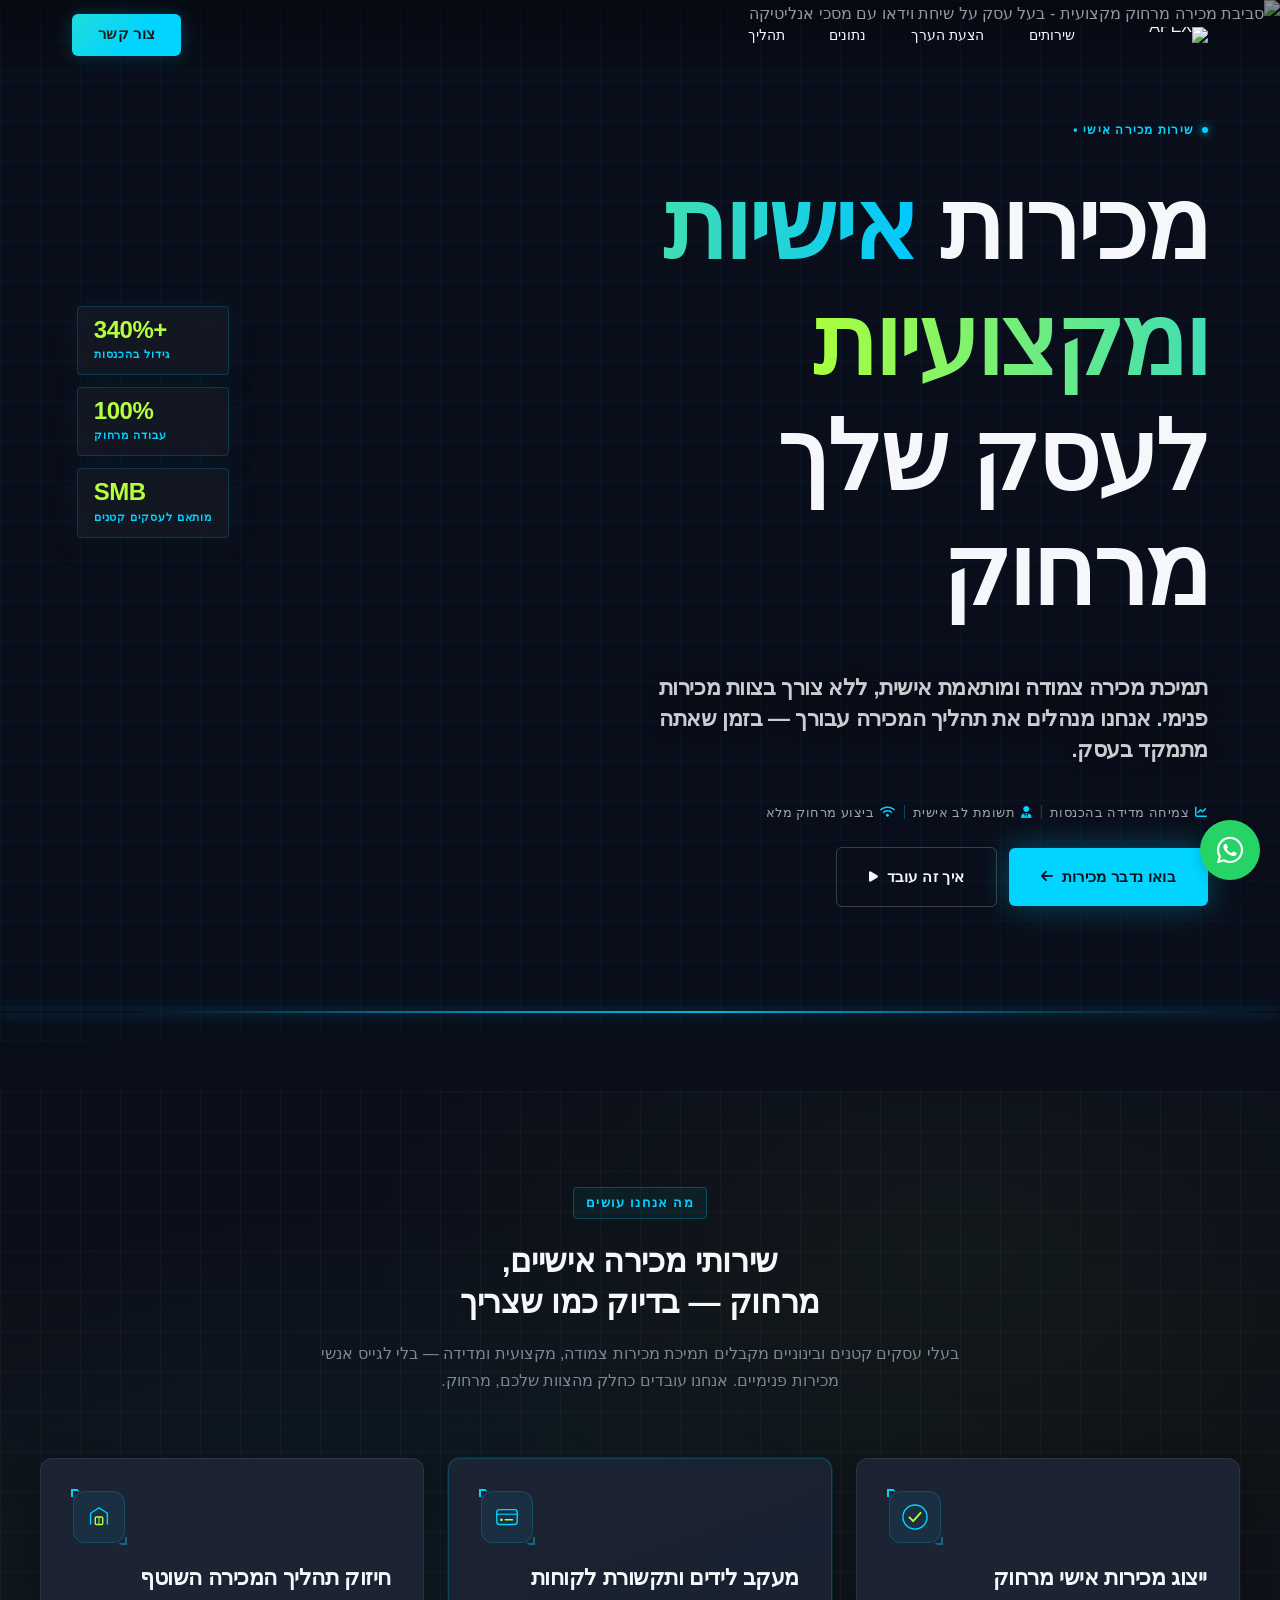
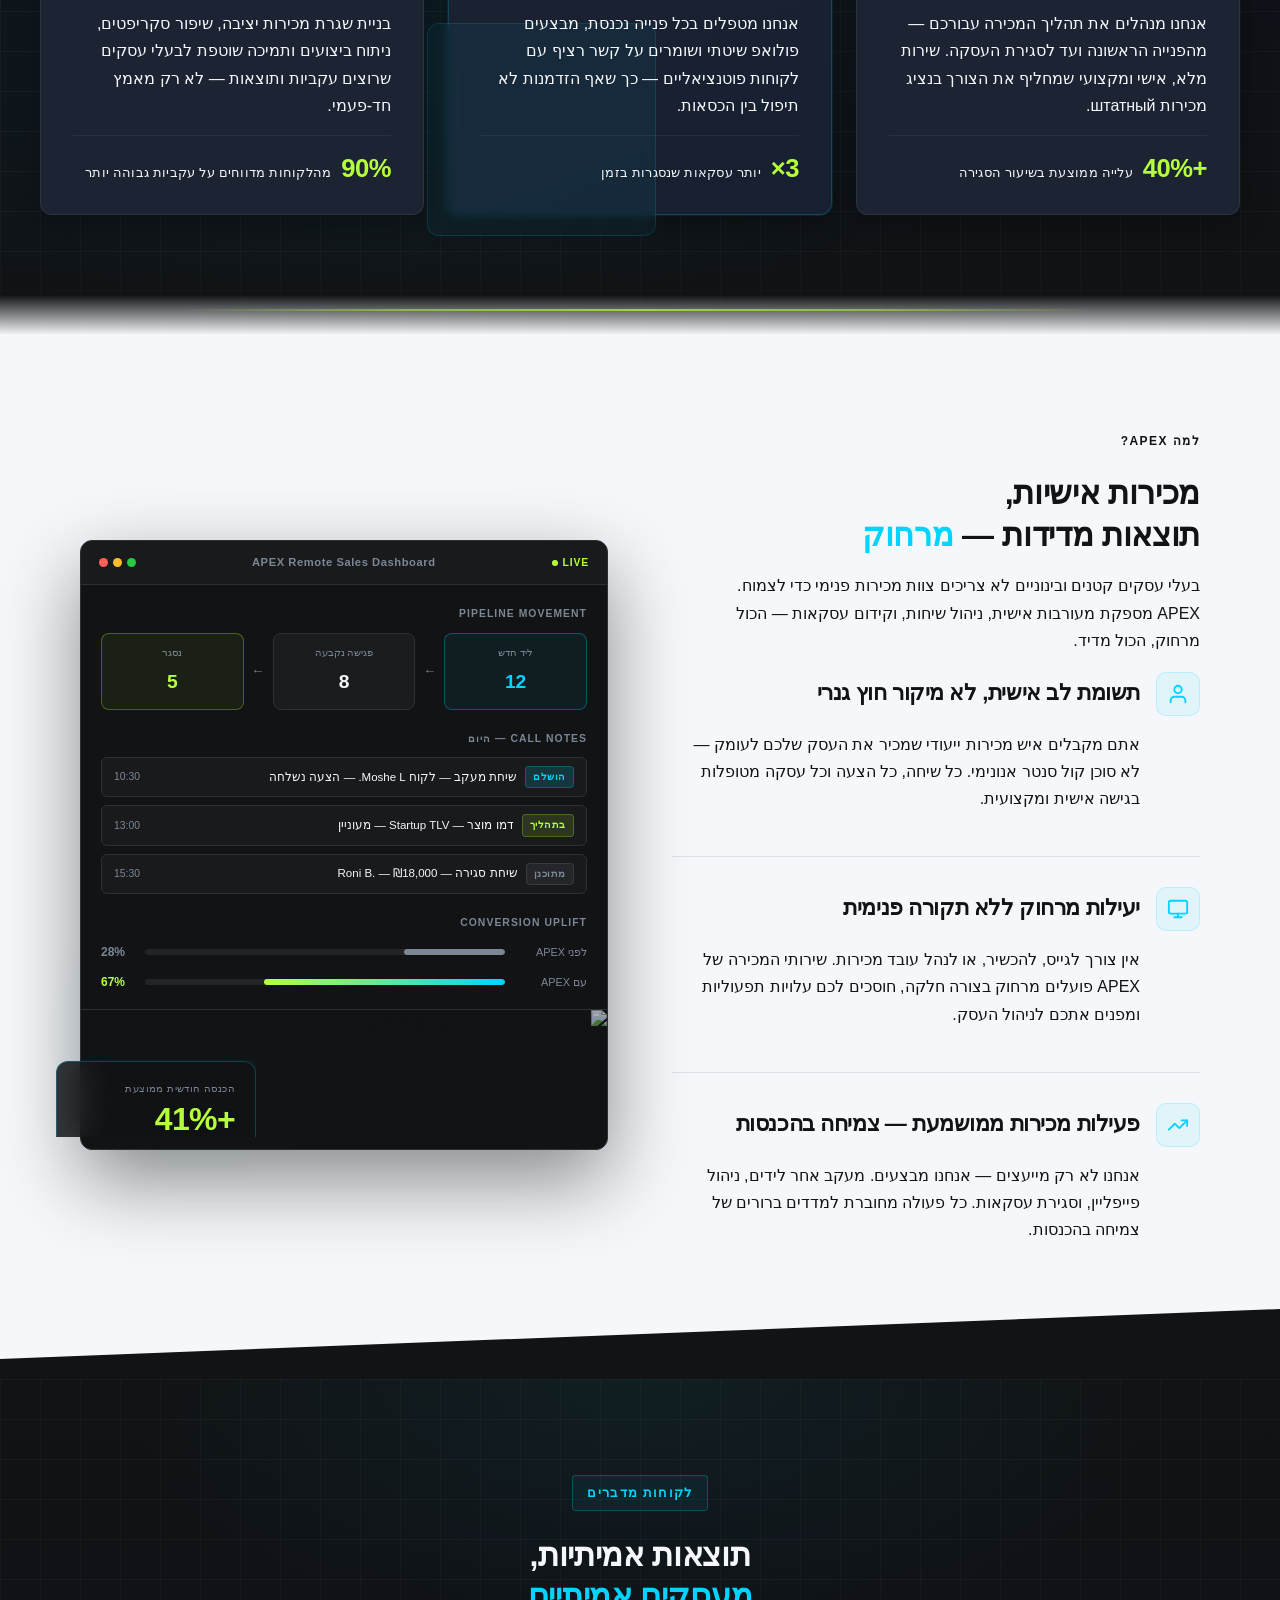
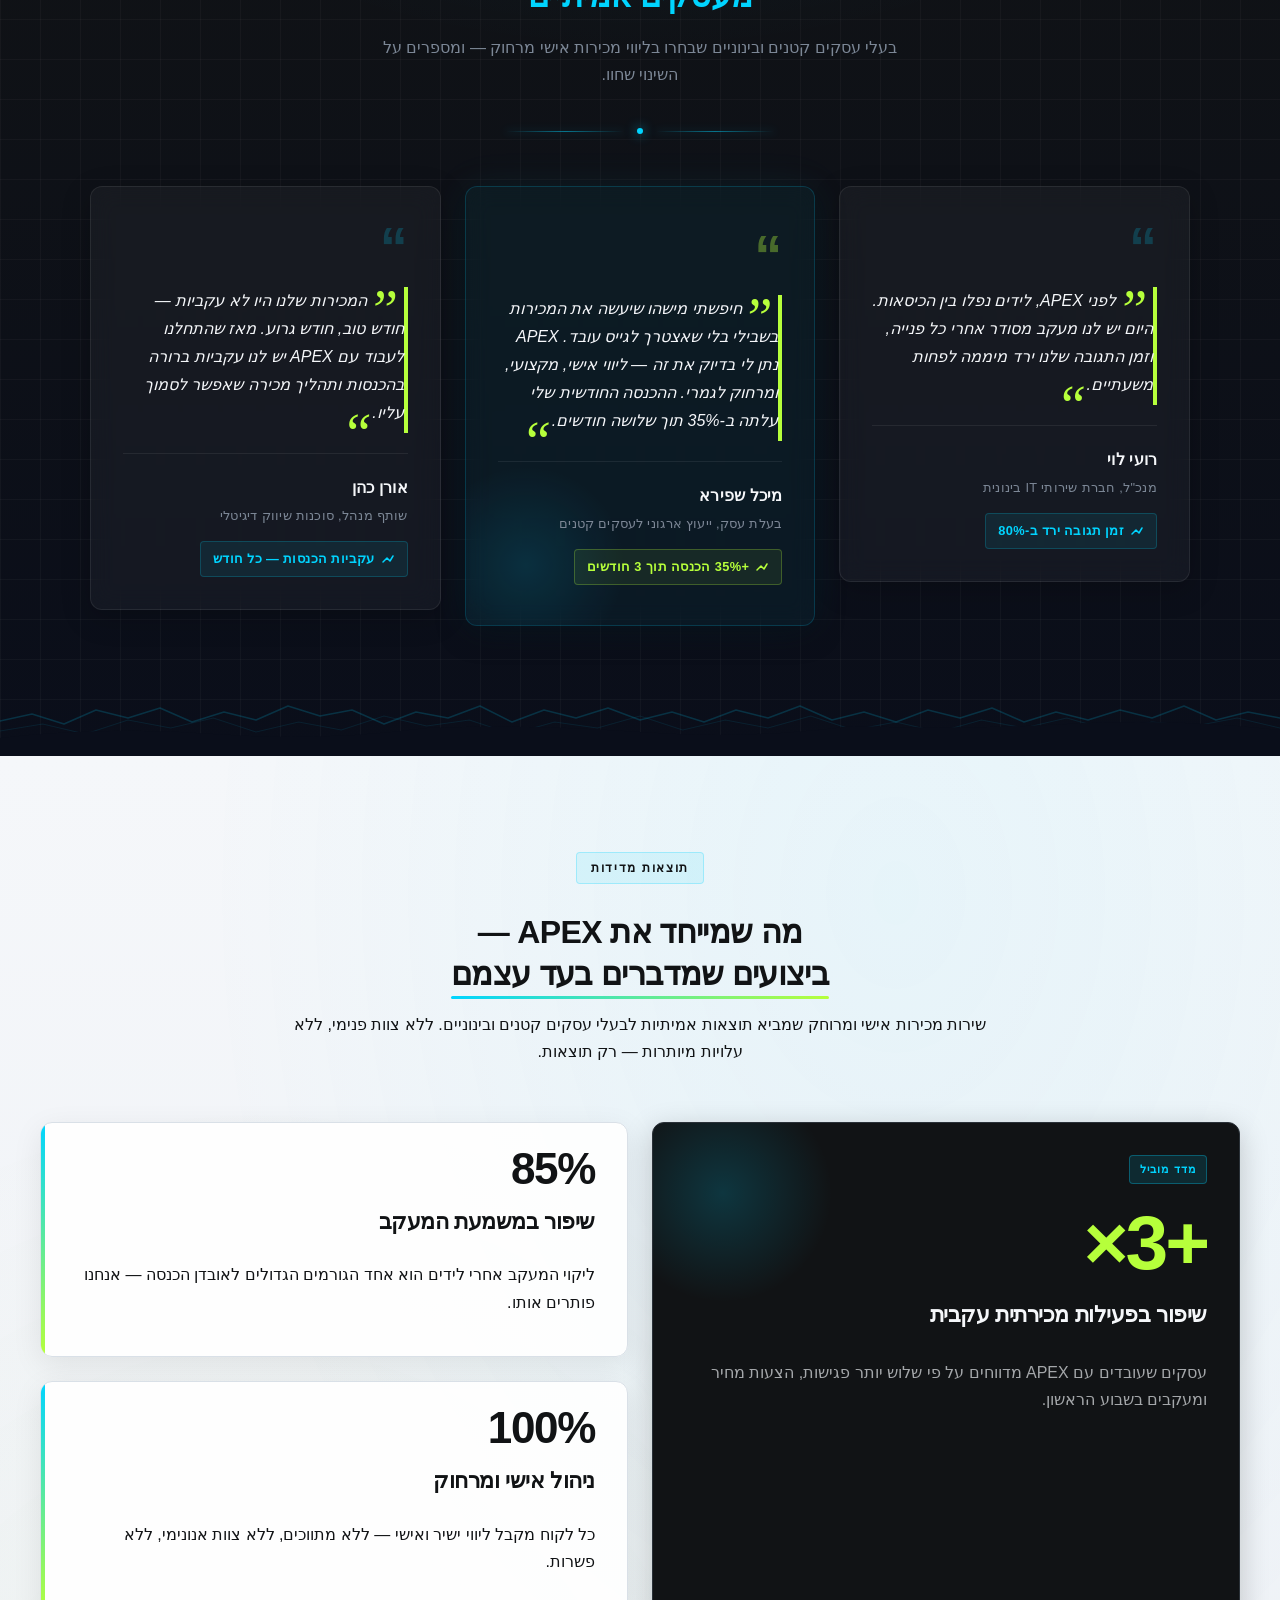
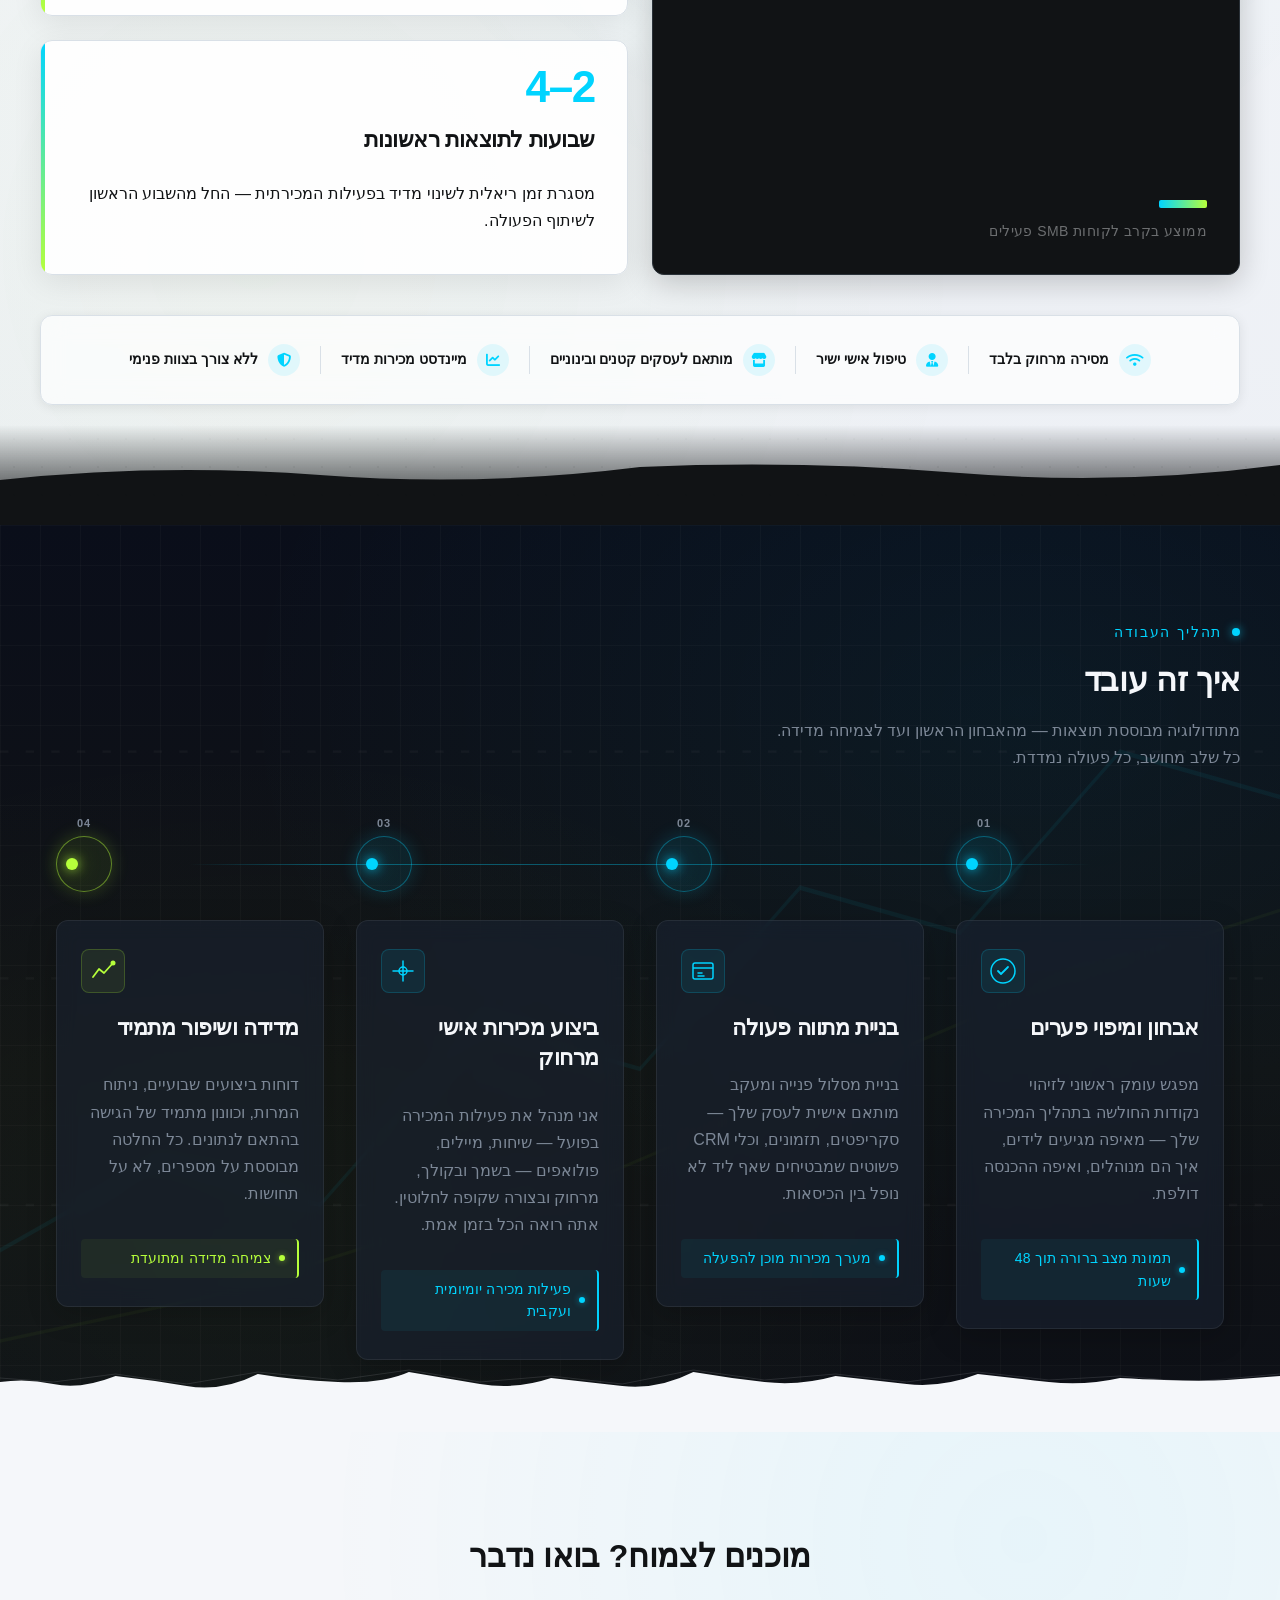
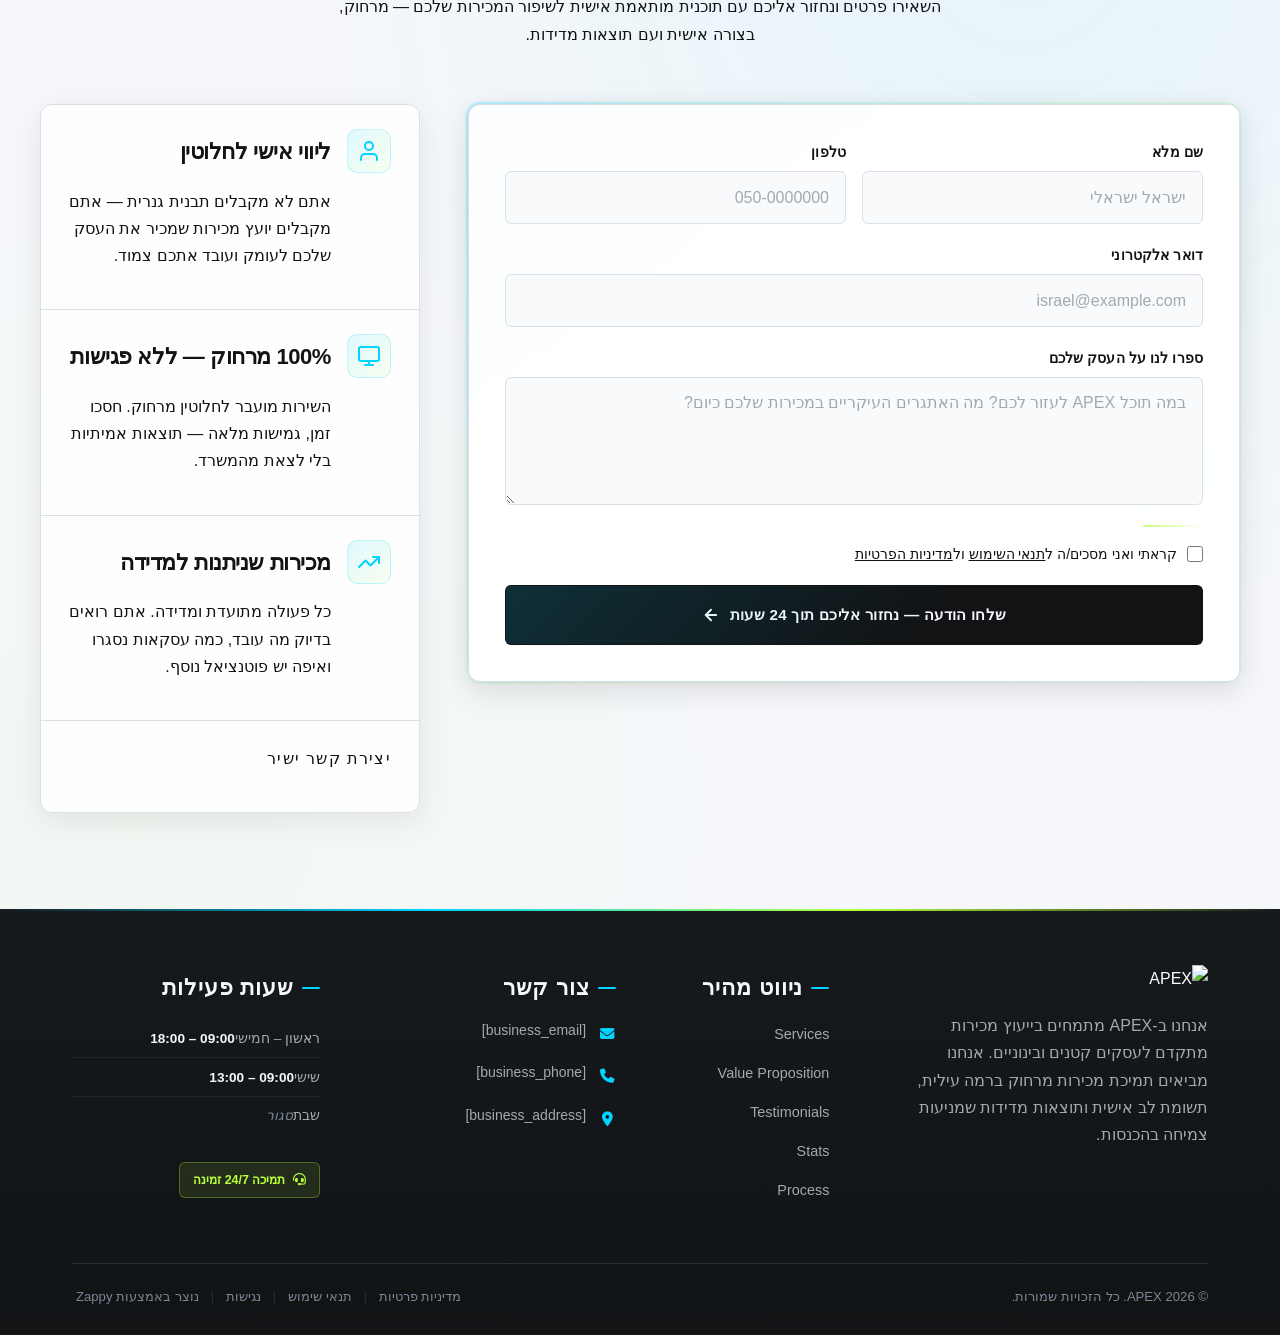
==== public/index.html @ d2975371 "Incremental sync: 1 page(s) — update_text" ====
<!doctype html><html dir="rtl" lang="he"><head><meta charset="UTF-8"><meta content="width=device-width,initial-scale=1" name="viewport"><meta content="index, follow" name="robots"><title>asynchronous apex in salesforce — APEX</title><meta content="A remote personal sales service tailored for small and medium-sized business owners. The business focuses on providing hands-on, personalized sales support deli" name="description"><meta content="asynchronous apex in salesforce, batch apex in salesforce, sales consulting firms, sales consulting services" name="keywords"><link href="/assets/favicon.ico" rel="icon" type="image/x-icon"><link href="/assets/favicon-16x16.png" rel="icon" type="image/png" sizes="16x16"><link href="/assets/favicon-32x32.png" rel="icon" type="image/png" sizes="32x32"><link href="/assets/favicon-48x48.png" rel="icon" type="image/png" sizes="48x48"><link href="/assets/favicon-192x192.png" rel="icon" type="image/png" sizes="192x192"><link href="/assets/favicon-512x512.png" rel="icon" type="image/png" sizes="512x512"><link href="/assets/apple-touch-icon.png" rel="apple-touch-icon"><script>!function(){"use strict";var t="3f80b74a-181e-48f9-b37d-7d8735e72a82",e="https://api.zappy5.com/api/analytics/track",a=18e5,n=2592e6,o=!0,i=!0,r=!0;var s=function(){var e="zappy_visitor_"+t,a=null;try{if(a=localStorage.getItem(e)){var o=JSON.parse(a),i=Date.now();if(i-o.created<n)return o.lastSeen=i,localStorage.setItem(e,JSON.stringify(o)),o.id}}catch(t){console.warn("Zappy Analytics: LocalStorage not available")}var r="zv_"+Date.now()+"_"+Math.random().toString(36).substr(2,9);try{localStorage.setItem(e,JSON.stringify({id:r,created:Date.now(),lastSeen:Date.now()}))}catch(t){}return r}(),c=function(){var e="zappy_session_"+t,n=null;try{if(n=sessionStorage.getItem(e)){var o=JSON.parse(n),i=Date.now();if(i-o.timestamp<a)return o.timestamp=i,sessionStorage.setItem(e,JSON.stringify(o)),o.id}}catch(t){console.warn("Zappy Analytics: SessionStorage not available")}var r="zs_"+Date.now()+"_"+Math.random().toString(36).substr(2,9);try{sessionStorage.setItem(e,JSON.stringify({id:r,timestamp:Date.now()}))}catch(t){}return r}();function l(a,n){n=n||{};var o={website_id:t,event_type:a,page_path:window.location.pathname,referrer:document.referrer||"direct",visitor_id:s,session_id:c,metadata:n};if(navigator.sendBeacon){var i=new Blob([JSON.stringify(o)],{type:"application/json"});navigator.sendBeacon(e,i)}else fetch(e,{method:"POST",headers:{"Content-Type":"application/json"},body:JSON.stringify(o),keepalive:!0}).catch(function(t){console.warn("Zappy Analytics: Failed to track event",t)})}o&&l("pageview",{title:document.title,url:window.location.href}),i&&document.addEventListener("click",function(t){var e=t.target;if("BUTTON"===e.tagName||e.closest("button")){var a="BUTTON"===e.tagName?e:e.closest("button");l("click",{element:"button",text:a.textContent.trim().substring(0,100),id:a.id||null,class:a.className||null})}else if("A"===e.tagName||e.closest("a")){var n="A"===e.tagName?e:e.closest("a");l("navigation",{element:"link",text:n.textContent.trim().substring(0,100),href:n.href,external:n.hostname!==window.location.hostname})}},!0),r&&document.addEventListener("submit",function(t){var e=t.target;l("form_submit",{form_id:e.id||null,form_name:e.name||null,form_action:e.action||null,form_method:e.method||"GET"})},!0);var d=Date.now();window.addEventListener("beforeunload",function(){l("page_unload",{time_on_page:Math.floor((Date.now()-d)/1e3),page_path:window.location.pathname})}),window.zappyAnalytics={track:l,getVisitorId:function(){return s},getSessionId:function(){return c}}}()</script><meta content="asynchronous apex in salesforce — APEX" property="og:title"><meta content="A remote personal sales service tailored for small and medium-sized business owners. The business focuses on providing hands-on, personalized sales support deli" property="og:description"><meta content="summary_large_image" name="twitter:card"><meta content="asynchronous apex in salesforce — APEX" name="twitter:title"><meta content="A remote personal sales service tailored for small and medium-sized business owners. The business focuses on providing hands-on, personalized sales support deli" name="twitter:description"><meta content="website" property="og:type"><meta content="he_IL" property="og:locale"><link href="https://cdnjs.cloudflare.com/ajax/libs/font-awesome/6.4.0/css/all.min.css" rel="stylesheet"><style>.skip-link{position:absolute;top:0;left:0;transform:translateY(-200%);padding:12px 18px;background:var(--bg-dark,#1a1a1a);color:var(--text-light,#fff);font-weight:600;border-radius:0 0 8px 0;z-index:10000}.skip-link:focus{transform:none;outline:2px solid var(--ring,#fff);outline-offset:2px}:focus-visible{outline:2px solid var(--ring,currentColor);outline-offset:3px}</style><link href="/assets/favicon.ico" rel="icon" type="image/x-icon"><link href="/assets/favicon-16x16.png" rel="icon" type="image/png" sizes="16x16"><link href="/assets/favicon-32x32.png" rel="icon" type="image/png" sizes="32x32"><link href="/assets/favicon-48x48.png" rel="icon" type="image/png" sizes="48x48"><link href="/assets/favicon-192x192.png" rel="icon" type="image/png" sizes="192x192"><link href="/assets/favicon-512x512.png" rel="icon" type="image/png" sizes="512x512"><link href="/assets/apple-touch-icon.png" rel="apple-touch-icon"><link href="https://cdn.jsdelivr.net/npm/vanilla-cookieconsent@3/dist/cookieconsent.css" rel="stylesheet"><script src="https://cdn.jsdelivr.net/npm/vanilla-cookieconsent@3/dist/cookieconsent.umd.js"></script><script src="https://cdn.jsdelivr.net/gh/mickidum/acc_toolbar/acctoolbar/acctoolbar.min.js"></script><link href="/styles.css" rel="stylesheet"><style id="zappy-dropdown-submenu-styles">#navMenu li:has(.sub-menu),.nav-menu li:has(.sub-menu),.navbar li:has(.sub-menu),nav li:has(.sub-menu){position:relative}#navMenu .sub-menu,.nav-menu .sub-menu,.navbar .sub-menu,nav .sub-menu{display:block!important;position:absolute!important;top:100%;left:0;min-width:220px;background:#fff;border-radius:8px;box-shadow:0 8px 25px rgba(0,0,0,.15);padding:8px 0;opacity:0;visibility:hidden;transform:translateY(10px);transition:all .3s ease;z-index:1000;list-style:none;pointer-events:none}#navMenu li:hover>.sub-menu,.nav-menu li:hover>.sub-menu,.navbar li:hover>.sub-menu,nav li:hover>.sub-menu{opacity:1!important;visibility:visible!important;transform:translateY(0)!important;pointer-events:auto!important}.sub-menu li{list-style:none;margin:0;padding:0}.sub-menu a{display:block!important;padding:10px 16px!important;color:var(--text-dark,#333)!important;font-weight:500;text-decoration:none;white-space:nowrap;transition:background-color .2s}.sub-menu .zappy-nav-child>a{padding-left:28px!important;font-size:.9em!important;opacity:.85!important}[dir=rtl] .sub-menu .zappy-nav-child>a,html[lang=ar] .sub-menu .zappy-nav-child>a,html[lang=he] .sub-menu .zappy-nav-child>a{padding-left:10px!important;padding-right:28px!important}.sub-menu .zappy-nav-parent>a{font-weight:600!important}.sub-menu a:hover{background-color:#f5f5f5}[dir=rtl] .nav-menu .sub-menu,[dir=rtl] .navbar .sub-menu,[dir=rtl] nav .sub-menu,html[lang=ar] .nav-menu .sub-menu,html[lang=ar] .navbar .sub-menu,html[lang=ar] nav .sub-menu,html[lang=he] .nav-menu .sub-menu,html[lang=he] .navbar .sub-menu,html[lang=he] nav .sub-menu{left:auto!important;right:0!important}.sub-menu:empty,.sub-menu:not(:has(li)):not(:has(> a)),.sub-menu:not(:has(li:not(.zappy-hidden-menu-item))):not(:has(> a)){display:none!important;opacity:0!important;visibility:hidden!important;pointer-events:none!important}li:has(.menu-group-title):hover>.sub-menu{opacity:1!important;visibility:visible!important;transform:translateY(0)!important;pointer-events:auto!important}#navMenu>li>.menu-group-title,.nav-menu>li>.menu-group-title{display:inline-block;padding:.5rem 1rem;cursor:default;user-select:none}@media (max-width:768px){#navMenu .sub-menu,.nav-menu .sub-menu,.navbar .sub-menu,nav .sub-menu{position:static!important;transform:none!important;box-shadow:none!important;background:0 0!important;max-height:0;overflow:hidden;opacity:0;visibility:hidden;transition:max-height .3s ease,opacity .3s ease;padding:0!important;border-radius:0!important}#navMenu .sub-menu.mobile-expanded,.nav-menu .sub-menu.mobile-expanded,.navbar .sub-menu.mobile-expanded{max-height:none!important;overflow-y:visible!important;opacity:1!important;visibility:visible!important;padding:8px 0 8px 16px!important}[dir=rtl] .sub-menu.mobile-expanded,html[lang=he] .sub-menu.mobile-expanded{padding:8px 16px 8px 0!important}#navMenu li:hover>.sub-menu,.nav-menu li:hover>.sub-menu,.navbar li:hover>.sub-menu,nav li:hover>.sub-menu{opacity:0;visibility:hidden;pointer-events:none}#navMenu li>.sub-menu.mobile-expanded,.nav-menu li>.sub-menu.mobile-expanded,.navbar li>.sub-menu.mobile-expanded,nav li>.sub-menu.mobile-expanded{opacity:1!important;visibility:visible!important;pointer-events:auto!important}#navMenu li:has(.sub-menu),.nav-menu li:has(.sub-menu),.navbar li:has(.sub-menu),nav li:has(.sub-menu){display:flex!important;flex-wrap:wrap!important;align-items:center!important;position:relative!important;min-height:44px!important}#navMenu li:has(.sub-menu)>a,.nav-menu li:has(.sub-menu)>a,.navbar li:has(.sub-menu)>a,nav li:has(.sub-menu)>a{flex:1!important;min-width:0!important}#navMenu li:has(.sub-menu)>.menu-group-title,.nav-menu li:has(.sub-menu)>.menu-group-title,.navbar li:has(.sub-menu)>.menu-group-title,nav li:has(.sub-menu)>.menu-group-title{flex:1!important;min-width:0!important;padding:0!important;line-height:inherit!important}#navMenu li:has(.sub-menu)>.sub-menu,.nav-menu li:has(.sub-menu)>.sub-menu,.navbar li:has(.sub-menu)>.sub-menu,nav li:has(.sub-menu)>.sub-menu{flex-basis:100%!important;width:100%!important}#navMenu li:has(.sub-menu)>a [class*=arrow],#navMenu li:has(.sub-menu)>a [class*=chevron],.nav-menu li:has(.sub-menu)>a .fa-angle-down,.nav-menu li:has(.sub-menu)>a .fa-chevron-down,.nav-menu li:has(.sub-menu)>a [class*=arrow],.nav-menu li:has(.sub-menu)>a [class*=chevron],nav li:has(.sub-menu)>a [class*=arrow],nav li:has(.sub-menu)>a [class*=chevron]{display:none!important;visibility:hidden!important}.mobile-submenu-toggle{display:flex!important;align-items:center!important;justify-content:center!important;width:44px!important;height:auto!important;background:0 0!important;border:none!important;cursor:pointer!important;color:var(--text-light)!important;position:static!important;flex-shrink:0!important;align-self:stretch!important;z-index:2!important;padding:0!important;margin:0!important}.mobile-submenu-toggle::after{content:''!important;width:0!important;height:0!important;border-left:6px solid transparent!important;border-right:6px solid transparent!important;border-top:7px solid currentColor!important;transition:transform .3s ease!important}.mobile-submenu-toggle.expanded::after{transform:rotate(180deg)!important}.sub-menu a{padding:10px 0!important;display:block!important;color:var(--text-light)!important;white-space:normal!important}.sub-menu .zappy-nav-child>a{padding-left:28px!important;font-size:.9em!important;opacity:.85!important}[dir=rtl] .sub-menu .zappy-nav-child>a,html[lang=ar] .sub-menu .zappy-nav-child>a,html[lang=he] .sub-menu .zappy-nav-child>a{padding-left:0!important;padding-right:28px!important}.sub-menu .zappy-nav-parent>a{font-weight:600!important}#navMenu.active,.nav-menu.active{max-width:100vw!important;overflow-x:hidden!important;box-sizing:border-box!important}.navbar .sub-menu li a,.zappy-products-dropdown .sub-menu a,nav.navbar .sub-menu li a{color:var(--text-light)!important}}@media (min-width:769px){.mobile-submenu-toggle{display:none!important}}</style><style id="zappy-widget-visibility">html[dir=rtl] .whatsapp-float{right:20px!important;left:auto!important}html:not([dir]) .whatsapp-float,html[dir=ltr] .whatsapp-float{left:20px!important;right:auto!important}html[dir=rtl] #mic-access-tool-general-button,html[dir=rtl] #mic-init-access-tool #mic-access-tool-general-button,html[dir=rtl] #mic-init-access-tool .mic-access-tool-general-button,html[dir=rtl] ._access-icon,html[dir=rtl] .mic-access-tool-general-button{left:20px!important;right:auto!important}html:not([dir]) #mic-access-tool-general-button,html:not([dir]) #mic-init-access-tool #mic-access-tool-general-button,html:not([dir]) #mic-init-access-tool .mic-access-tool-general-button,html:not([dir]) ._access-icon,html:not([dir]) .mic-access-tool-general-button,html[dir=ltr] #mic-access-tool-general-button,html[dir=ltr] #mic-init-access-tool #mic-access-tool-general-button,html[dir=ltr] #mic-init-access-tool .mic-access-tool-general-button,html[dir=ltr] ._access-icon,html[dir=ltr] .mic-access-tool-general-button{right:20px!important;left:auto!important}@media (max-width:768px){.whatsapp-float{display:flex!important}}@media (min-width:769px){.whatsapp-float{display:flex!important}}@media (max-width:768px){#mic-access-tool-general-button,#mic-init-access-tool #mic-access-tool-general-button,#mic-init-access-tool .mic-access-tool-general-button,._access-icon,.mic-access-tool-general-button{display:flex!important;visibility:visible!important;opacity:1!important;pointer-events:auto!important}#mic-access-tool-box.opened-mic-access-tool,#mic-init-access-tool #mic-access-tool-box.opened-mic-access-tool,.mic-access-tool-box.opened-mic-access-tool{visibility:visible!important;opacity:1!important;pointer-events:auto!important}}@media (min-width:769px){#mic-access-tool-general-button,#mic-init-access-tool #mic-access-tool-general-button,#mic-init-access-tool .mic-access-tool-general-button,._access-icon,.mic-access-tool-general-button{display:flex!important;visibility:visible!important;opacity:1!important;pointer-events:auto!important}#mic-access-tool-box.opened-mic-access-tool,#mic-init-access-tool #mic-access-tool-box.opened-mic-access-tool,.mic-access-tool-box.opened-mic-access-tool{visibility:visible!important;opacity:1!important;pointer-events:auto!important}}</style></head><body><a href="#main" class="skip-link">דלג לתוכן הראשי</a><nav class="navbar" dir="rtl"><button class="mobile-toggle" aria-label="Menu" id="mobileToggle"><svg viewBox="0 0 24 24" fill="none" height="24" width="24" class="hamburger-icon"><path d="M3 12h18M3 6h18M3 18h18" stroke="currentColor" stroke-width="2" stroke-linecap="round"></path></svg> <svg viewBox="0 0 24 24" fill="none" height="24" width="24" class="close-icon" style="display:none"><path d="M18 6L6 18M6 6l12 12" stroke="currentColor" stroke-width="2" stroke-linecap="round"></path></svg></button> <button class="phone-header-btn" aria-label="Call" data-phone="[business_phone]"><svg viewBox="0 0 24 24" fill="currentColor" height="20" width="20"><path d="M22 16.92v3a2 2 0 0 1-2.18 2 19.79 19.79 0 0 1-8.63-3.07 19.5 19.5 0 0 1-6-6 19.79 19.79 0 0 1-3.07-8.67A2 2 0 0 1 4.11 2h3a2 2 0 0 1 2 1.72 12.84 12.84 0 0 0 .7 2.81 2 2 0 0 1-.45 2.11L8.09 9.91a16 16 0 0 0 6 6l1.27-1.27a2 2 0 0 1 2.11-.45 12.84 12.84 0 0 0 2.81.7A2 2 0 0 1 22 16.92z"></path></svg></button><div class="nav-container"><div class="nav-right-group"><div class="nav-brand"><a href="/" class="logo-link"><img alt="APEX" src="/assets/site-----image-1.webp" class="logo"></a></div><ul class="nav-menu" id="navMenu"><li><a href="#services">שירותים</a></li><li><a href="#value-proposition">הצעת הערך</a></li><li><a href="#stats">נתונים</a></li><li><a href="#process">תהליך</a></li></ul></div><div class="nav-cta-container"><a href="#contact" class="nav-cta-btn">צור קשר</a></div></div></nav><script>window.addEventListener("load",function(){const e=document.querySelector(".navbar, nav, header");if(!e)return void console.log("[Navbar] Navbar element not found");let t=document.getElementById("mobileToggle")||document.querySelector(".mobile-toggle")||document.querySelector(".hamburger")||document.querySelector(".hamburger-menu")||document.querySelector(".menu-toggle")||document.querySelector(".burger-menu")||document.querySelector('[aria-label="Menu"]')||document.querySelector('[aria-label="תפריט"]');const n=document.querySelector(".phone-header-btn"),o=window.getComputedStyle(e);let r=o.backgroundColor;if(console.log("[Navbar] Initial navbar background:",r),"transparent"===r||"rgba(0, 0, 0, 0)"===r||r.startsWith("rgba")&&r.includes(", 0)")){const e=o.backgroundImage;if(e&&"none"!==e)console.log("[Navbar] Navbar has background image/gradient, using dark text"),r="rgb(240, 240, 240)";else{const e=window.getComputedStyle(document.body).backgroundColor;console.log("[Navbar] Navbar transparent, using body background:",e),r=e}}const a=r.match(/\d+/g);if(a&&a.length>=3){const e=(.299*parseInt(a[0])+.587*parseInt(a[1])+.114*parseInt(a[2]))/255;console.log("[Navbar] Mobile button colors preserved from Claude CSS (luminance:",e.toFixed(2)+")");const o=document.createElement("style");o.id="zappy-mobile-nav-fix";document.documentElement.lang;document.documentElement.dir,o.textContent='\n        /* Hide mobile buttons on desktop, show only on mobile */\n        @media (min-width: 769px) {\n          .mobile-toggle,\n          .phone-header-btn {\n            display: none !important;\n          }\n        }\n        \n        /* Show and position mobile buttons correctly on mobile */\n        @media (max-width: 768px) {\n          .navbar,\n          nav.navbar {\n            min-height: 70px !important;\n          }\n\n          .mobile-toggle,\n          .phone-header-btn {\n            position: absolute !important;\n            top: 0 !important;\n            bottom: 0 !important;\n            margin-top: auto !important;\n            margin-bottom: auto !important;\n            transform: none !important;\n            z-index: 1001 !important;\n            display: flex !important;\n            align-items: center !important;\n            justify-content: center !important;\n            width: 36px !important;\n            height: 36px !important;\n            border-radius: 50% !important;\n            border: none !important;\n            cursor: pointer !important;\n            padding: 6px !important;\n            background: none !important;\n            color: var(--nav-text, var(--text-light)) !important;\n            touch-action: manipulation !important;\n            -webkit-tap-highlight-color: transparent !important;\n          }\n\n          html[data-zappy-site-type="ecommerce"] .phone-header-btn,\n          body[data-zappy-site-type="ecommerce"] .phone-header-btn,\n          html[data-zappy-site-type="ecommerce"] header .phone-header-btn,\n          html[data-zappy-site-type="ecommerce"] nav .phone-header-btn {\n            display: none !important;\n            visibility: hidden !important;\n            width: 0 !important;\n            height: 0 !important;\n            min-width: 0 !important;\n            overflow: hidden !important;\n          }\n          \n          /* LTR positioning (default): hamburger LEFT, phone RIGHT */\n          html:not([dir="rtl"]):not([lang="he"]):not([lang="ar"]) .mobile-toggle,\n          html[dir="ltr"] .mobile-toggle {\n            left: 12px !important;\n            right: auto !important;\n          }\n          html:not([dir="rtl"]):not([lang="he"]):not([lang="ar"]) .phone-header-btn,\n          html[dir="ltr"] .phone-header-btn {\n            right: 12px !important;\n            left: auto !important;\n          }\n          \n          /* RTL positioning: hamburger RIGHT, phone LEFT */\n          html[dir="rtl"] .mobile-toggle,\n          html[lang="he"] .mobile-toggle,\n          html[lang="ar"] .mobile-toggle {\n            right: 12px !important;\n            left: auto !important;\n          }\n          html[dir="rtl"] .phone-header-btn,\n          html[lang="he"] .phone-header-btn,\n          html[lang="ar"] .phone-header-btn {\n            left: 12px !important;\n            right: auto !important;\n          }\n          \n          /* CRITICAL: Ensure nav-container has min-height on mobile */\n          /* All children are positioned absolutely/fixed on mobile, so height:auto collapses to 0 */\n          .nav-container {\n            min-height: 70px !important;\n            position: relative !important;\n          }\n          \n          /* Ensure SVG icons are properly sized and inherit color */\n          .mobile-toggle svg,\n          .phone-header-btn svg {\n            width: 24px !important;\n            height: 24px !important;\n            /* Don\'t force display - let JavaScript control hamburger/close toggle */\n          }\n          \n          /* Reset nav-cta-container on mobile - remove desktop box-shadow/padding */\n          /* that creates a visible ghost box when CTA button is hidden */\n          .nav-cta-container {\n            box-shadow: none !important;\n            padding: 0 !important;\n          }\n          \n          /* Hide nav-cta-container entirely on mobile when there\'s no lang-switcher */\n          /* (only the CTA button is inside, and it\'s hidden on mobile) */\n          .nav-cta-container:not(:has(.lang-switcher)) {\n            display: none !important;\n          }\n          \n          /* CRITICAL: Prevent hero image fade gradient from bleeding over headline text */\n          /* The .image-fade-gradient has bottom: -30px (extends below parent) */\n          /* On mobile stacked layout, this overlaps the h1 text below the image */\n          .hero-image-column {\n            overflow: hidden !important;\n          }\n          .image-fade-gradient {\n            bottom: 0 !important;\n          }\n          \n          /* Hide desktop language switcher on mobile - hamburger menu handles it */\n          /* High specificity to override stored CSS */\n          .lang-switcher,\n          .nav-cta-container .lang-switcher,\n          .nav-container .lang-switcher,\n          .navbar .lang-switcher,\n          .navbar .nav-cta-container .lang-switcher {\n            display: none !important;\n          }\n        }\n      ';const r=document.getElementById("zappy-mobile-nav-fix");r&&r.remove(),document.head.appendChild(o),console.log("[Navbar] Critical CSS injected for mobile nav positioning");const i=window.innerWidth<=768;if(t){const e=t.querySelector(".hamburger-icon"),n=t.querySelector(".close-icon");e&&(e.style.setProperty("width","24px","important"),e.style.setProperty("height","24px","important"),e.style.setProperty("display","block","important")),n&&(n.style.setProperty("width","24px","important"),n.style.setProperty("height","24px","important"),n.style.setProperty("display","none","important")),i?(t.style.setProperty("position","absolute","important"),t.style.setProperty("top","0","important"),t.style.setProperty("bottom","0","important"),t.style.setProperty("margin-top","auto","important"),t.style.setProperty("margin-bottom","auto","important"),t.style.setProperty("transform","none","important"),t.style.setProperty("z-index","1001","important"),t.style.removeProperty("left"),t.style.removeProperty("right"),console.log("[Navbar] Mobile toggle positioning applied (mobile viewport)")):(t.style.removeProperty("position"),t.style.removeProperty("top"),t.style.removeProperty("transform"),t.style.removeProperty("z-index"),t.style.removeProperty("left"),t.style.removeProperty("right"),console.log("[Navbar] Desktop viewport - cleared mobile toggle inline positioning"))}if(n){const e=n.querySelector("svg");e&&(e.style.width="24px",e.style.height="24px",e.setAttribute("width","24"),e.setAttribute("height","24")),i?(n.style.setProperty("position","absolute","important"),n.style.setProperty("top","0","important"),n.style.setProperty("bottom","0","important"),n.style.setProperty("margin-top","auto","important"),n.style.setProperty("margin-bottom","auto","important"),n.style.setProperty("transform","none","important"),n.style.setProperty("z-index","1001","important"),n.style.removeProperty("left"),n.style.removeProperty("right"),console.log("[Navbar] Phone button positioning applied (mobile viewport)")):(n.style.removeProperty("position"),n.style.removeProperty("top"),n.style.removeProperty("transform"),n.style.removeProperty("z-index"),n.style.removeProperty("left"),n.style.removeProperty("right"),console.log("[Navbar] Desktop viewport - cleared phone button inline positioning"))}}else console.log("[Navbar] Could not parse background color:",r);t=document.getElementById("mobileToggle")||document.querySelector(".mobile-toggle")||document.querySelector(".hamburger")||document.querySelector(".hamburger-menu")||document.querySelector(".menu-toggle")||document.querySelector(".burger-menu")||document.querySelector('[aria-label="Menu"]')||document.querySelector('[aria-label="תפריט"]');const i=document.getElementById("navMenu")||document.querySelector(".nav-menu")||document.querySelector(".nav-links")||document.querySelector("nav ul:not(.submenu)");if(!t||!i)return void console.log("[Navbar] Mobile toggle or menu not found:",{toggle:!!t,menu:!!i});i.id||(i.id="navMenu"),console.log("[Navbar] Initializing mobile menu...");const l=t.cloneNode(!0);t.parentNode.replaceChild(l,t);var s=0;function p(e){var t=Date.now();t-s<300||(s=t,function(e){e.preventDefault(),e.stopPropagation();const t=l.querySelector(".hamburger-icon"),n=l.querySelector(".close-icon");i.classList.contains("active")?(i.classList.remove("active"),t&&t.style.setProperty("display","block","important"),n&&n.style.setProperty("display","none","important"),document.body.style.overflow="",console.log("[Navbar] Menu closed")):(i.classList.add("active"),t&&t.style.setProperty("display","none","important"),n&&n.style.setProperty("display","block","important"),document.body.style.overflow="hidden",console.log("[Navbar] Menu opened"))}(e))}l.addEventListener("click",p),l.addEventListener("touchend",p),i.querySelectorAll("a").forEach(function(e){e.addEventListener("click",function(){if("#"===this.getAttribute("href"))return;const e=l.querySelector(".hamburger-icon"),t=l.querySelector(".close-icon");i.classList.remove("active"),e&&e.style.setProperty("display","block","important"),t&&t.style.setProperty("display","none","important"),document.body.style.overflow="",console.log("[Navbar] Menu closed (link clicked)")})});var m=i.querySelectorAll(".dropdown-toggle");m.forEach(function(e){e.addEventListener("click",function(e){e.preventDefault(),e.stopPropagation();var t=this.closest(".nav-dropdown");t&&(t.parentNode.querySelectorAll(".nav-dropdown.open").forEach(function(e){e!==t&&e.classList.remove("open")}),t.classList.toggle("open"),console.log("[Navbar] Dropdown toggled:",t.classList.contains("open")?"open":"closed"))})}),document.addEventListener("click",function(e){e.target.closest(".nav-dropdown")||document.querySelectorAll(".nav-dropdown.open").forEach(function(e){e.classList.remove("open")})}),console.log("[Navbar] Dropdown handlers initialized for "+m.length+" dropdowns"),n&&n.addEventListener("click",function(){const e=document.querySelectorAll('a[href^="tel:"]'),t=e.length>0?e[0].getAttribute("href").replace("tel:",""):"[business_phone]";window.location.href="tel:"+t,console.log("[Navbar] Phone button clicked")}),console.log("[Navbar] Mobile menu initialized successfully")})</script><main id="main"><section class="index-hero-section" data-band-index="0" data-layout-spec="בית-hero" dir="rtl" id="hero" data-hero-type="fullscreen-scrim"><div class="index-hero-bg"><img alt="סביבת מכירה מרחוק מקצועית - בעל עסק על שיחת וידאו עם מסכי אנליטיקה" src="/assets/site-index-hero-image-1.webp" data-context="Cinematic dark remote sales command center: a focused business owner in a modern home office on a video call with multiple analytics dashboards glowing on screens, city night skyline visible through a floor-to-ceiling window in the background, electric cyan and lime data visualizations, subtle light reflections on glass surfaces, high-stakes professional atmosphere, photorealistic brand film still aesthetic, deep dark tones with electric blue and green accent lighting" data-placeholder="index-hero-image-1" height="900" loading="eager" width="1440" data-element-id="img-1779104756044-n0dd8avls" data-element-type="image" data-hero-background="true" data-hero-bg="true" fetchpriority="high"></div><div class="index-hero-scrim" aria-hidden="true"></div><div class="index-hero-grid-pattern" aria-hidden="true"></div><div class="index-hero-kpi-chips" aria-hidden="true"><div class="index-hero-kpi-chip"><span class="index-hero-kpi-value">+340%</span> <span class="index-hero-kpi-label">גידול בהכנסות</span></div><div class="index-hero-kpi-chip"><span class="index-hero-kpi-value">100%</span> <span class="index-hero-kpi-label">עבודה מרחוק</span></div><div class="index-hero-kpi-chip"><span class="index-hero-kpi-value">SMB</span> <span class="index-hero-kpi-label">מותאם לעסקים קטנים</span></div></div><div class="index-hero-container"><div class="index-hero-overlay-group"><div class="index-hero-eyebrow"><span class="index-hero-eyebrow-dot" aria-hidden="true"></span> <span>שירות מכירה אישי •&nbsp;</span></div><h1 class="index-hero-h1">מכירות <span class="index-hero-accent-text" style="color:rgb(17, 19, 21) !important">אישיות ומקצועיות</span><br>לעסק שלך מרחוק</h1><h3 class="index-hero-subtitle">תמיכת מכירה צמודה ומותאמת אישית, ללא צורך בצוות מכירות פנימי. אנחנו מנהלים את תהליך המכירה עבורך — בזמן שאתה מתמקד בעסק.</h3><div class="index-hero-micro-line"><span class="index-hero-micro-item"><i class="fa-solid fa-chart-line" aria-hidden="true" data-element-id="icon-1779104756043-y6j9e9j31" data-element-type="icon" data-icon-type="fontawesome"></i> צמיחה מדידה בהכנסות </span><span class="index-hero-micro-sep" aria-hidden="true"></span> <span class="index-hero-micro-item"><i class="fa-solid fa-user-tie" aria-hidden="true"></i> תשומת לב אישית </span><span class="index-hero-micro-sep" aria-hidden="true"></span> <span class="index-hero-micro-item"><i class="fa-solid fa-wifi" aria-hidden="true" data-element-id="icon-1779104756043-nnqwud1oh" data-element-type="icon" data-icon-type="fontawesome"></i> ביצוע מרחוק מלא</span></div><div class="index-hero-ctas"><a href="#contact" class="index-hero-btn-primary" data-element-id="btn-1779104756040-gp21p8pqh" data-element-type="button" data-native-element="true"><span>בואו נדבר מכירות</span> <i class="fa-solid fa-arrow-left" aria-hidden="true"></i> </a><a href="#how-it-works" class="index-hero-btn-secondary" data-element-id="btn-1779104756040-xrgeirbue" data-element-type="button" data-native-element="true"><span>איך זה עובד</span> <i class="fa-solid fa-play" aria-hidden="true"></i></a></div></div></div><div class="index-hero-divider-wrapper"><div class="index-hero-cyan-line" aria-hidden="true"></div><svg viewBox="0 0 1440 80" aria-hidden="true" xmlns="http://www.w3.org/2000/svg" data-no-icon-edit="true" preserveAspectRatio="none" class="index-hero-divider-svg"><path d="M0,80 L0,32 L1440,0 L1440,80 Z" fill="#0A0E1A"></path></svg></div></section><section class="index-services-section" data-band-index="1" data-layout-spec="בית-services" dir="rtl" id="services"><div class="index-services-bg-texture" aria-hidden="true"></div><div class="index-services-container"><div class="index-services-intro"><span class="index-services-eyebrow">מה אנחנו עושים</span><h2 class="index-services-title">שירותי מכירה אישיים,<br>מרחוק — בדיוק כמו שצריך</h2><p class="index-services-subtitle">בעלי עסקים קטנים ובינוניים מקבלים תמיכת מכירות צמודה, מקצועית ומדידה — בלי לגייס אנשי מכירות פנימיים. אנחנו עובדים כחלק מהצוות שלכם, מרחוק.</p></div><div class="index-services-grid"><article class="index-services-card"><div class="index-services-card-icon-wrap"><svg viewBox="0 0 28 28" fill="none" height="28" width="28" data-element-type="icon" data-icon-type="svg" aria-hidden="true" xmlns="http://www.w3.org/2000/svg"><circle cx="14" cy="14" r="13" stroke="var(--secondary)" stroke-width="1.5"></circle><path d="M8 14.5l4 4 8-9" stroke="var(--accent)" stroke-width="2" stroke-linecap="round" stroke-linejoin="round"></path></svg></div><h3 class="index-services-card-title">ייצוג מכירות אישי מרחוק</h3><p class="index-services-card-desc">אנחנו מנהלים את תהליך המכירה עבורכם — מהפנייה הראשונה ועד לסגירת העסקה. שירות מלא, אישי ומקצועי שמחליף את הצורך בנציג מכירות штатный.</p><div class="index-services-card-proof"><span class="index-services-proof-kpi">+40%</span> <span class="index-services-proof-label">עלייה ממוצעת בשיעור הסגירה</span></div></article><article class="index-services-card index-services-card--center"><div class="index-services-card-backplate" aria-hidden="true"></div><div class="index-services-card-icon-wrap"><svg viewBox="0 0 28 28" fill="none" height="28" width="28" data-element-type="icon" data-icon-type="svg" aria-hidden="true" xmlns="http://www.w3.org/2000/svg"><rect height="16" width="22" x="3" y="6" rx="3" stroke="var(--secondary)" stroke-width="1.5"></rect><path d="M3 11h22" stroke="var(--secondary)" stroke-width="1.2"></path><circle cx="8" cy="17" r="1.5" fill="var(--accent)"></circle><path d="M12 17h8" stroke="var(--accent)" stroke-width="1.5" stroke-linecap="round"></path></svg></div><h3 class="index-services-card-title">מעקב לידים ותקשורת לקוחות</h3><p class="index-services-card-desc">אנחנו מטפלים בכל פנייה נכנסת, מבצעים פולואפ שיטתי ושומרים על קשר רציף עם לקוחות פוטנציאליים — כך שאף הזדמנות לא תיפול בין הכסאות.</p><div class="index-services-card-proof"><span class="index-services-proof-kpi">3×</span> <span class="index-services-proof-label">יותר עסקאות שנסגרות בזמן</span></div></article><article class="index-services-card"><div class="index-services-card-icon-wrap"><svg viewBox="0 0 28 28" fill="none" height="28" width="28" data-element-type="icon" data-icon-type="svg" aria-hidden="true" xmlns="http://www.w3.org/2000/svg"><path d="M5 22V10l9-6 9 6v12" stroke="var(--secondary)" stroke-width="1.5" stroke-linejoin="round"></path><rect height="8" width="8" x="10" y="14" rx="1" stroke="var(--accent)" stroke-width="1.5"></rect><path d="M14 14v8" stroke="var(--accent)" stroke-width="1" stroke-linecap="round"></path></svg></div><h3 class="index-services-card-title">חיזוק תהליך המכירה השוטף</h3><p class="index-services-card-desc">בניית שגרת מכירות יציבה, שיפור סקריפטים, ניתוח ביצועים ותמיכה שוטפת לבעלי עסקים שרוצים עקביות ותוצאות — לא רק מאמץ חד-פעמי.</p><div class="index-services-card-proof"><span class="index-services-proof-kpi">90%</span> <span class="index-services-proof-label">מהלקוחות מדווחים על עקביות גבוהה יותר</span></div></article></div></div><div class="index-services-divider-wrapper" aria-hidden="true"><div class="index-services-divider-gradient"></div><div class="index-services-divider-pulse-line"></div></div></section><section class="index-value-proposition-section" data-band-index="2" data-layout-spec="בית-value-proposition" dir="rtl" id="value-proposition"><div class="ivp-container"><div class="ivp-grid"><div class="ivp-content-col"><span class="ivp-eyebrow">למה APEX?</span><h2 class="ivp-heading">מכירות אישיות,<br>תוצאות מדידות — <span class="ivp-heading-accent">מרחוק</span></h2><p class="ivp-intro">בעלי עסקים קטנים ובינוניים לא צריכים צוות מכירות פנימי כדי לצמוח. APEX מספקת מעורבות אישית, ניהול שיחות, וקידום עסקאות — הכול מרחוק, הכול מדיד.</p><div class="ivp-values-stack"><div class="ivp-value-block"><div class="ivp-value-icon"><svg viewBox="0 0 24 24" fill="none" height="22" width="22" data-element-type="icon" data-icon-type="svg" aria-hidden="true" stroke="currentColor" stroke-linecap="round" stroke-linejoin="round" stroke-width="2"><path d="M20 21v-2a4 4 0 0 0-4-4H8a4 4 0 0 0-4 4v2"></path><circle cx="12" cy="7" r="4"></circle></svg></div><div class="ivp-value-text"><h3>תשומת לב אישית, לא מיקור חוץ גנרי</h3><p>אתם מקבלים איש מכירות ייעודי שמכיר את העסק שלכם לעומק — לא סוכן קול סנטר אנונימי. כל שיחה, כל הצעה וכל עסקה מטופלות בגישה אישית ומקצועית.</p></div></div><div class="ivp-value-block"><div class="ivp-value-icon"><svg viewBox="0 0 24 24" fill="none" height="22" width="22" data-element-type="icon" data-icon-type="svg" aria-hidden="true" stroke="currentColor" stroke-linecap="round" stroke-linejoin="round" stroke-width="2"><rect height="14" width="20" x="2" y="3" rx="2"></rect><path d="M8 21h8M12 17v4"></path></svg></div><div class="ivp-value-text"><h3>יעילות מרחוק ללא תקורה פנימית</h3><p>אין צורך לגייס, להכשיר, או לנהל עובד מכירות. שירותי המכירה של APEX פועלים מרחוק בצורה חלקה, חוסכים לכם עלויות תפעוליות ומפנים אתכם לניהול העסק.</p></div></div><div class="ivp-value-block"><div class="ivp-value-icon"><svg viewBox="0 0 24 24" fill="none" height="22" width="22" data-element-type="icon" data-icon-type="svg" aria-hidden="true" stroke="currentColor" stroke-linecap="round" stroke-linejoin="round" stroke-width="2"><polyline points="22 7 13.5 15.5 8.5 10.5 2 17"></polyline><polyline points="16 7 22 7 22 13"></polyline></svg></div><div class="ivp-value-text"><h3>פעילות מכירות ממושמעת — צמיחה בהכנסות</h3><p>אנחנו לא רק מייעצים — אנחנו מבצעים. מעקב אחר לידים, ניהול פייפליין, וסגירת עסקאות. כל פעולה מחוברת למדדים ברורים של צמיחה בהכנסות.</p></div></div></div></div><div class="ivp-visual-col"><div class="ivp-dashboard-wrapper"><div class="ivp-glow-decoration" aria-hidden="true"></div><div class="ivp-dashboard-panel"><div class="ivp-dash-header"><div class="ivp-dash-dots"><span></span><span></span><span></span></div><span class="ivp-dash-title">APEX Remote Sales Dashboard</span> <span class="ivp-dash-live"><span class="ivp-live-dot"></span>Live</span></div><div class="ivp-dash-body"><div class="ivp-dash-section-label">Pipeline Movement</div><div class="ivp-pipeline-row"><div class="ivp-pipeline-stage ivp-stage-active"><span class="ivp-stage-label">ליד חדש</span> <span class="ivp-stage-count">12</span></div><div class="ivp-pipeline-arrow" aria-hidden="true">←</div><div class="ivp-pipeline-stage"><span class="ivp-stage-label">פגישה נקבעה</span> <span class="ivp-stage-count">8</span></div><div class="ivp-pipeline-arrow" aria-hidden="true">←</div><div class="ivp-pipeline-stage ivp-stage-accent"><span class="ivp-stage-label">נסגר</span> <span class="ivp-stage-count">5</span></div></div><div class="ivp-dash-section-label">Call Notes — היום</div><div class="ivp-call-notes"><div class="ivp-call-note"><span class="ivp-call-badge ivp-badge-cyan">הושלם</span> <span class="ivp-call-text">שיחת מעקב — לקוח Moshe L. — הצעה נשלחה</span> <span class="ivp-call-time">10:30</span></div><div class="ivp-call-note"><span class="ivp-call-badge ivp-badge-lime">בתהליך</span> <span class="ivp-call-text">דמו מוצר — Startup TLV — מעוניין</span> <span class="ivp-call-time">13:00</span></div><div class="ivp-call-note"><span class="ivp-call-badge ivp-badge-muted">מתוכנן</span> <span class="ivp-call-text">שיחת סגירה — Roni B. — ₪18,000</span> <span class="ivp-call-time">15:30</span></div></div><div class="ivp-dash-section-label">Conversion Uplift</div><div class="ivp-conversion-row"><div class="ivp-conv-bar-wrap"><span class="ivp-conv-label">לפני APEX</span><div class="ivp-conv-bar-track"><div class="ivp-conv-bar ivp-bar-before" style="width:28%"></div></div><span class="ivp-conv-pct">28%</span></div><div class="ivp-conv-bar-wrap"><span class="ivp-conv-label">עם APEX</span><div class="ivp-conv-bar-track"><div class="ivp-conv-bar ivp-bar-after" style="width:67%"></div></div><span class="ivp-conv-pct ivp-pct-accent">67%</span></div></div></div><div class="ivp-dash-image-wrap"><img alt="מנהל מכירות מרחוק של APEX עובד עם לוח מחוונים ונתוני מכירות" src="/assets/site-index-value-proposition-image-1.webp" data-context="A sleek remote sales professional working on a modern laptop with multiple browser tabs showing CRM pipeline data, call logs, and revenue charts. Clean home-office setup with dark ambient lighting and a second monitor displaying colorful sales metrics. Professional, cinematic atmosphere conveying elite remote sales execution for a B2B consulting service." data-placeholder="index-value-proposition-image-1" height="340" loading="lazy" width="600" decoding="async"></div></div><div class="ivp-metric-tile"><div class="ivp-metric-tile-inner"><span class="ivp-metric-label">הכנסה חודשית ממוצעת</span> <span class="ivp-metric-value">+41%</span> <span class="ivp-metric-sub">לאחר 90 יום עם APEX</span></div></div></div></div></div></div><div class="ivp-divider-wrapper"><svg viewBox="0 0 1200 80" aria-hidden="true" xmlns="http://www.w3.org/2000/svg" data-no-icon-edit="true" preserveAspectRatio="none"><path d="M0,80 L0,60 L1200,10 L1200,80 Z" fill="#111315"></path></svg></div></section><section class="index-testimonials-section" data-band-index="3" data-layout-spec="בית-testimonials" dir="rtl" id="testimonials"><div class="its-bg-pattern" aria-hidden="true"></div><div class="its-container"><div class="its-intro"><span class="its-eyebrow">לקוחות מדברים</span><h2 class="its-heading">תוצאות אמיתיות,<br><span class="its-heading-accent">מעסקים אמיתיים</span></h2><p class="its-subheading">בעלי עסקים קטנים ובינוניים שבחרו בליווי מכירות אישי מרחוק — ומספרים על השינוי שחוו.</p></div><div class="its-divider" aria-hidden="true"><span class="its-divider-line"></span> <span class="its-divider-dot"></span> <span class="its-divider-line"></span></div><div class="its-cards-grid"><article class="its-card"><div class="its-quote-mark" aria-hidden="true">“</div><blockquote class="its-quote-text">לפני APEX, לידים נפלו בין הכיסאות. היום יש לנו מעקב מסודר אחרי כל פנייה, וזמן התגובה שלנו ירד מיממה לפחות משעתיים.</blockquote><footer class="its-card-footer"><div class="its-client-info"><span class="its-client-name">רועי לוי</span> <span class="its-client-role">מנכ"ל, חברת שירותי IT בינונית</span></div><div class="its-outcome-badge"><svg viewBox="0 0 14 14" fill="none" height="14" width="14" data-element-type="icon" data-icon-type="svg" aria-hidden="true" xmlns="http://www.w3.org/2000/svg"><path d="M2 10L6 6L9 9L12 4" stroke="currentColor" stroke-width="1.5" stroke-linecap="round" stroke-linejoin="round"></path></svg> <span>זמן תגובה ירד ב-80%</span></div></footer></article><article class="its-card its-card--featured"><div class="its-card-glow" aria-hidden="true"></div><div class="its-quote-mark its-quote-mark--accent" aria-hidden="true">“</div><blockquote class="its-quote-text">חיפשתי מישהו שיעשה את המכירות בשבילי בלי שאצטרך לגייס עובד. APEX נתן לי בדיוק את זה — ליווי אישי, מקצועי, ומרחוק לגמרי. ההכנסה החודשית שלי עלתה ב-35% תוך שלושה חודשים.</blockquote><footer class="its-card-footer"><div class="its-client-info"><span class="its-client-name">מיכל שפירא</span> <span class="its-client-role">בעלת עסק, ייעוץ ארגוני לעסקים קטנים</span></div><div class="its-outcome-badge its-outcome-badge--accent"><svg viewBox="0 0 14 14" fill="none" height="14" width="14" data-element-type="icon" data-icon-type="svg" aria-hidden="true" xmlns="http://www.w3.org/2000/svg"><path d="M2 10L6 6L9 9L12 4" stroke="currentColor" stroke-width="1.5" stroke-linecap="round" stroke-linejoin="round"></path></svg> <span>+35% הכנסה תוך 3 חודשים</span></div></footer></article><article class="its-card"><div class="its-quote-mark" aria-hidden="true">“</div><blockquote class="its-quote-text">המכירות שלנו היו לא עקביות — חודש טוב, חודש גרוע. מאז שהתחלנו לעבוד עם APEX יש לנו עקביות ברורה בהכנסות ותהליך מכירה שאפשר לסמוך עליו.</blockquote><footer class="its-card-footer"><div class="its-client-info"><span class="its-client-name">אורן כהן</span> <span class="its-client-role">שותף מנהל, סוכנות שיווק דיגיטלי</span></div><div class="its-outcome-badge"><svg viewBox="0 0 14 14" fill="none" height="14" width="14" data-element-type="icon" data-icon-type="svg" aria-hidden="true" xmlns="http://www.w3.org/2000/svg"><path d="M2 10L6 6L9 9L12 4" stroke="currentColor" stroke-width="1.5" stroke-linecap="round" stroke-linejoin="round"></path></svg> <span>עקביות הכנסות — כל חודש</span></div></footer></article></div></div><div class="its-divider-bottom" aria-hidden="true"><svg viewBox="0 0 1200 90" aria-hidden="true" xmlns="http://www.w3.org/2000/svg" data-no-icon-edit="true" preserveAspectRatio="none"><polyline points="0,55 30,48 60,58 90,44 120,52 150,42 180,56 210,46 240,54 270,40 300,50 330,44 360,58 390,46 420,52 450,40 480,56 510,44 540,52 570,42 600,54 630,46 660,56 690,44 720,52 750,40 780,54 810,46 840,56 870,44 900,52 930,42 960,56 990,46 1020,54 1050,44 1080,52 1110,40 1140,54 1170,46 1200,52" fill="none" stroke="rgba(0,212,255,0.18)" stroke-width="1.5" stroke-linecap="round" stroke-linejoin="round"></polyline><polyline points="0,65 40,58 80,68 120,54 160,62 200,52 240,66 280,56 320,64 360,50 400,60 440,54 480,68 520,56 560,62 600,50 640,64 680,54 720,62 760,50 800,64 840,56 880,66 920,54 960,62 1000,52 1040,64 1080,56 1120,60 1160,52 1200,62" fill="none" stroke="rgba(0,212,255,0.09)" stroke-width="1" stroke-linecap="round" stroke-linejoin="round"></polyline><path d="M0,90 L0,72 Q100,60 200,68 T400,62 Q500,58 600,66 T800,60 Q900,64 1000,58 T1200,64 L1200,90 Z" fill="#0A0E1A"></path></svg></div></section><section class="index-stats-section" data-band-index="4" data-layout-spec="בית-stats" dir="rtl" id="stats"><div class="index-stats-container"><div class="index-stats-header"><span class="index-stats-eyebrow">תוצאות מדידות</span><h2 class="index-stats-title">מה שמייחד את APEX —<br><span class="index-stats-title-accent">ביצועים שמדברים בעד עצמם</span></h2><p class="index-stats-subtitle">שירות מכירות אישי ומרוחק שמביא תוצאות אמיתיות לבעלי עסקים קטנים ובינוניים. ללא צוות פנימי, ללא עלויות מיותרות — רק תוצאות.</p></div><div class="index-stats-grid"><article class="index-stats-tile index-stats-tile--primary"><div class="index-stats-tile-inner"><div class="index-stats-tile-badge">מדד מוביל</div><div class="index-stats-metric-number">+3×</div><h3 class="index-stats-metric-label">שיפור בפעילות מכירתית עקבית</h3><p class="index-stats-metric-desc">עסקים שעובדים עם APEX מדווחים על פי שלוש יותר פגישות, הצעות מחיר ומעקבים בשבוע הראשון.</p><div class="index-stats-tile-line"></div><small class="index-stats-tile-note">ממוצע בקרב לקוחות SMB פעילים</small></div><div class="index-stats-tile-glow"></div></article><div class="index-stats-secondary-grid"><article class="index-stats-tile index-stats-tile--secondary"><div class="index-stats-metric-number index-stats-metric-number--sm">85%</div><h3 class="index-stats-metric-label">שיפור במשמעת המעקב</h3><p class="index-stats-metric-desc">ליקוי המעקב אחרי לידים הוא אחד הגורמים הגדולים לאובדן הכנסה — אנחנו פותרים אותו.</p></article><article class="index-stats-tile index-stats-tile--secondary"><div class="index-stats-metric-number index-stats-metric-number--sm">100%</div><h3 class="index-stats-metric-label">ניהול אישי ומרחוק</h3><p class="index-stats-metric-desc">כל לקוח מקבל ליווי ישיר ואישי — ללא מתווכים, ללא צוות אנונימי, ללא פשרות.</p></article><article class="index-stats-tile index-stats-tile--secondary"><div class="index-stats-metric-number index-stats-metric-number--sm index-stats-metric-number--accent">2–4</div><h3 class="index-stats-metric-label">שבועות לתוצאות ראשונות</h3><p class="index-stats-metric-desc">מסגרת זמן ריאלית לשינוי מדיד בפעילות המכירתית — החל מהשבוע הראשון לשיתוף הפעולה.</p></article></div></div><div class="index-stats-trust-strip"><div class="index-stats-trust-item"><span class="index-stats-trust-icon"><i class="fa-solid fa-wifi"></i></span> <span class="index-stats-trust-text">מסירה מרחוק בלבד</span></div><div class="index-stats-trust-divider"></div><div class="index-stats-trust-item"><span class="index-stats-trust-icon"><i class="fa-solid fa-user-tie"></i></span> <span class="index-stats-trust-text">טיפול אישי ישיר</span></div><div class="index-stats-trust-divider"></div><div class="index-stats-trust-item"><span class="index-stats-trust-icon"><i class="fa-solid fa-store"></i></span> <span class="index-stats-trust-text">מותאם לעסקים קטנים ובינוניים</span></div><div class="index-stats-trust-divider"></div><div class="index-stats-trust-item"><span class="index-stats-trust-icon"><i class="fa-solid fa-chart-line"></i></span> <span class="index-stats-trust-text">מיינדסט מכירות מדיד</span></div><div class="index-stats-trust-divider"></div><div class="index-stats-trust-item"><span class="index-stats-trust-icon"><i class="fa-solid fa-shield-halved"></i></span> <span class="index-stats-trust-text">ללא צורך בצוות פנימי</span></div></div></div><div class="index-stats-divider-wrapper" aria-hidden="true"><div class="index-stats-dot-grid"></div><svg viewBox="0 0 1200 100" aria-hidden="true" xmlns="http://www.w3.org/2000/svg" data-no-icon-edit="true" preserveAspectRatio="none"><defs><linearGradient id="statsRiseGrad" x1="0" x2="0" y1="0" y2="1"><stop offset="0%" stop-color="#111315" stop-opacity="0"></stop><stop offset="100%" stop-color="#111315" stop-opacity="1"></stop></linearGradient></defs><path d="M0,100 L0,55 Q150,38 300,50 T600,42 Q750,35 900,48 T1200,40 L1200,100 Z" fill="#111315"></path><rect height="100" width="1200" x="0" y="0" fill="url(#statsRiseGrad)"></rect></svg></div></section><section class="index-process-section" data-band-index="5" data-layout-spec="בית-process" dir="rtl" id="process"><div class="index-process-section__bg-graph" aria-hidden="true"><svg viewBox="0 0 1200 400" aria-hidden="true" xmlns="http://www.w3.org/2000/svg" data-no-icon-edit="true" preserveAspectRatio="none" class="index-process-section__graph-svg"><polyline points="0,320 150,280 300,300 450,220 600,240 750,160 900,180 1050,100 1200,120" fill="none" stroke="rgba(0,212,255,0.06)" stroke-width="2"></polyline><polyline points="0,360 200,340 400,310 550,290 700,260 850,230 1000,200 1200,170" fill="none" stroke="rgba(182,255,59,0.04)" stroke-width="1.5"></polyline><line x1="0" x2="1200" y1="200" y2="200" stroke="rgba(255,255,255,0.03)" stroke-dasharray="8 16" stroke-width="1"></line><line x1="0" x2="1200" y1="300" y2="300" stroke="rgba(255,255,255,0.03)" stroke-dasharray="8 16" stroke-width="1"></line><line x1="0" x2="1200" y1="100" y2="100" stroke="rgba(255,255,255,0.03)" stroke-dasharray="8 16" stroke-width="1"></line></svg></div><div class="index-process-section__grid-texture" aria-hidden="true"></div><div class="index-process-section__container"><div class="index-process-section__intro"><div class="index-process-section__intro-label"><span class="index-process-section__label-dot"></span> <small>תהליך העבודה</small></div><h2 class="index-process-section__heading">איך זה עובד</h2><p class="index-process-section__subheading">מתודולוגיה מבוססת תוצאות — מהאבחון הראשון ועד לצמיחה מדידה. כל שלב מחושב, כל פעולה נמדדת.</p></div><div class="index-process-section__roadmap"><div class="index-process-section__connector-line" aria-hidden="true"></div><article class="index-process-section__step"><div class="index-process-section__step-node"><span class="index-process-section__step-node-inner"></span> <span class="index-process-section__step-number">01</span></div><div class="index-process-section__step-content"><div class="index-process-section__step-icon" aria-hidden="true"><svg viewBox="0 0 28 28" fill="none" height="28" width="28" data-element-type="icon" data-icon-type="svg" xmlns="http://www.w3.org/2000/svg"><circle cx="14" cy="14" r="12" stroke="currentColor" stroke-width="1.5"></circle><path d="M9 14l3 3 7-7" stroke="currentColor" stroke-width="1.8" stroke-linecap="round" stroke-linejoin="round"></path></svg></div><h3 class="index-process-section__step-title">אבחון ומיפוי פערים</h3><p class="index-process-section__step-desc">מפגש עומק ראשוני לזיהוי נקודות החולשה בתהליך המכירה שלך — מאיפה מגיעים לידים, איך הם מנוהלים, ואיפה ההכנסה דולפת.</p><div class="index-process-section__step-result"><span class="index-process-section__result-dot"></span> <small>תמונת מצב ברורה תוך 48 שעות</small></div></div></article><article class="index-process-section__step"><div class="index-process-section__step-node"><span class="index-process-section__step-node-inner"></span> <span class="index-process-section__step-number">02</span></div><div class="index-process-section__step-content"><div class="index-process-section__step-icon" aria-hidden="true"><svg viewBox="0 0 28 28" fill="none" height="28" width="28" data-element-type="icon" data-icon-type="svg" xmlns="http://www.w3.org/2000/svg"><rect height="16" width="20" x="4" y="6" rx="2" stroke="currentColor" stroke-width="1.5"></rect><path d="M4 11h20" stroke="currentColor" stroke-width="1.5"></path><path d="M9 16h4M9 19h6" stroke="currentColor" stroke-width="1.5" stroke-linecap="round"></path></svg></div><h3 class="index-process-section__step-title">בניית מתווה פעולה</h3><p class="index-process-section__step-desc">בניית מסלול פנייה ומעקב מותאם אישית לעסק שלך — סקריפטים, תזמונים, וכלי CRM פשוטים שמבטיחים שאף ליד לא נופל בין הכיסאות.</p><div class="index-process-section__step-result"><span class="index-process-section__result-dot"></span> <small>מערך מכירות מוכן להפעלה</small></div></div></article><article class="index-process-section__step"><div class="index-process-section__step-node"><span class="index-process-section__step-node-inner"></span> <span class="index-process-section__step-number">03</span></div><div class="index-process-section__step-content"><div class="index-process-section__step-icon" aria-hidden="true"><svg viewBox="0 0 28 28" fill="none" height="28" width="28" data-element-type="icon" data-icon-type="svg" xmlns="http://www.w3.org/2000/svg"><path d="M14 4v20M4 14h20" stroke="currentColor" stroke-width="1.5" stroke-linecap="round"></path><circle cx="14" cy="14" r="4" stroke="currentColor" stroke-width="1.5"></circle></svg></div><h3 class="index-process-section__step-title">ביצוע מכירות אישי מרחוק</h3><p class="index-process-section__step-desc">אני מנהל את פעילות המכירה בפועל — שיחות, מיילים, פולואפים — בשמך ובקולך, מרחוק ובצורה שקופה לחלוטין. אתה רואה הכל בזמן אמת.</p><div class="index-process-section__step-result"><span class="index-process-section__result-dot"></span> <small>פעילות מכירה יומיומית ועקבית</small></div></div></article><article class="index-process-section__step index-process-section__step--last"><div class="index-process-section__step-node index-process-section__step-node--complete"><span class="index-process-section__step-node-inner"></span> <span class="index-process-section__step-number">04</span></div><div class="index-process-section__step-content"><div class="index-process-section__step-icon" aria-hidden="true"><svg viewBox="0 0 28 28" fill="none" height="28" width="28" data-element-type="icon" data-icon-type="svg" xmlns="http://www.w3.org/2000/svg"><polyline points="4,20 10,12 15,16 24,6" fill="none" stroke="currentColor" stroke-width="1.8" stroke-linecap="round" stroke-linejoin="round"></polyline><circle cx="24" cy="6" r="2.5" fill="currentColor"></circle></svg></div><h3 class="index-process-section__step-title">מדידה ושיפור מתמיד</h3><p class="index-process-section__step-desc">דוחות ביצועים שבועיים, ניתוח המרות, וכוונון מתמיד של הגישה בהתאם לנתונים. כל החלטה מבוססת על מספרים, לא על תחושות.</p><div class="index-process-section__step-result index-process-section__step-result--accent"><span class="index-process-section__result-dot index-process-section__result-dot--accent"></span> <small>צמיחה מדידה ומתועדת</small></div></div></article></div></div><div class="index-process-section__divider-wrapper"><svg viewBox="0 0 1440 72" aria-hidden="true" xmlns="http://www.w3.org/2000/svg" data-no-icon-edit="true" preserveAspectRatio="none"><polyline points="0,18 60,22 130,14 210,24 290,12 380,20 460,10 540,22 620,16 700,24 780,10 860,20 940,14 1020,22 1100,12 1180,20 1260,16 1340,22 1440,14" fill="none" stroke="rgba(245,247,250,0.12)" stroke-width="1"></polyline><path d="M0,72 L0,22 Q30,18 60,24 T130,16 Q170,20 210,26 T290,14 Q330,20 380,22 T460,12 Q500,18 540,24 T620,18 Q660,22 700,26 T780,12 Q820,18 860,22 T940,16 Q980,20 1020,24 T1100,14 Q1140,18 1180,22 T1260,18 Q1340,22 1380,20 L1440,16 L1440,72 Z" fill="var(--bg-light)"></path></svg></div></section><section class="index-contact-section" data-band-index="6" data-layout-spec="בית-contact" dir="rtl" id="contact"><div class="index-contact-container"><div class="index-contact-header"><h2 class="index-contact-title">מוכנים לצמוח? <span class="index-contact-accent">בואו נדבר</span></h2><p class="index-contact-subtitle">השאירו פרטים ונחזור אליכם עם תוכנית מותאמת אישית לשיפור המכירות שלכם — מרחוק, בצורה אישית ועם תוצאות מדידות.</p></div><div class="index-contact-grid"><div class="index-contact-form-wrapper"><div class="index-contact-form-glow"></div><form class="contact-form index-contact-form" novalidate=""><div class="index-contact-form-row"><div class="index-contact-field"><label class="index-contact-label" for="contact-name">שם מלא</label> <input class="index-contact-input" name="name" required="" type="text" id="contact-name" placeholder="ישראל ישראלי"></div><div class="index-contact-field"><label class="index-contact-label" for="contact-phone">טלפון</label> <input class="index-contact-input" name="phone" required="" type="tel" id="contact-phone" placeholder="050-0000000"></div></div><div class="index-contact-field"><label class="index-contact-label" for="contact-email">דואר אלקטרוני</label> <input class="index-contact-input" name="email" required="" type="email" id="contact-email" placeholder="israel@example.com"></div><div class="index-contact-field"><label class="index-contact-label" for="contact-message">ספרו לנו על העסק שלכם</label> <textarea class="index-contact-input index-contact-textarea" id="contact-message" name="message" placeholder="במה תוכל APEX לעזור לכם? מה האתגרים העיקריים במכירות שלכם כיום?" required="" rows="4"></textarea></div><div class="index-contact-accent-line"></div><div class="privacy-consent"><label class="privacy-consent-label"><input class="privacy-consent-checkbox" name="privacy_consent" required="" type="checkbox"> <span>קראתי ואני מסכים/ה ל<a href="/terms" target="_blank">תנאי השימוש</a> ול<a href="/privacy" target="_blank">מדיניות הפרטיות</a></span></label></div><button class="index-contact-btn" type="submit"><span>שלחו הודעה — נחזור אליכם תוך 24 שעות</span> <svg viewBox="0 0 24 24" fill="none" height="18" width="18" data-element-type="icon" data-icon-type="svg" aria-hidden="true" stroke="currentColor" stroke-linecap="round" stroke-linejoin="round" stroke-width="2.5"><line x1="19" x2="5" y1="12" y2="12"></line><polyline points="12 19 5 12 12 5"></polyline></svg></button></form></div><aside class="index-contact-reassurance"><div class="index-contact-trust-block"><div class="index-contact-trust-icon"><svg viewBox="0 0 24 24" fill="none" height="24" width="24" data-element-type="icon" data-icon-type="svg" stroke="currentColor" stroke-linecap="round" stroke-linejoin="round" stroke-width="2"><path d="M20 21v-2a4 4 0 0 0-4-4H8a4 4 0 0 0-4 4v2"></path><circle cx="12" cy="7" r="4"></circle></svg></div><div class="index-contact-trust-content"><h3 class="index-contact-trust-title">ליווי אישי לחלוטין</h3><p class="index-contact-trust-text">אתם לא מקבלים תבנית גנרית — אתם מקבלים יועץ מכירות שמכיר את העסק שלכם לעומק ועובד אתכם צמוד.</p></div></div><div class="index-contact-trust-block"><div class="index-contact-trust-icon"><svg viewBox="0 0 24 24" fill="none" height="24" width="24" data-element-type="icon" data-icon-type="svg" stroke="currentColor" stroke-linecap="round" stroke-linejoin="round" stroke-width="2"><rect height="14" width="20" x="2" y="3" rx="2"></rect><path d="M8 21h8M12 17v4"></path></svg></div><div class="index-contact-trust-content"><h3 class="index-contact-trust-title">100% מרחוק — ללא פגישות</h3><p class="index-contact-trust-text">השירות מועבר לחלוטין מרחוק. חסכו זמן, גמישות מלאה — תוצאות אמיתיות בלי לצאת מהמשרד.</p></div></div><div class="index-contact-trust-block"><div class="index-contact-trust-icon"><svg viewBox="0 0 24 24" fill="none" height="24" width="24" data-element-type="icon" data-icon-type="svg" stroke="currentColor" stroke-linecap="round" stroke-linejoin="round" stroke-width="2"><polyline points="22 7 13.5 15.5 8.5 10.5 2 17"></polyline><polyline points="16 7 22 7 22 13"></polyline></svg></div><div class="index-contact-trust-content"><h3 class="index-contact-trust-title">מכירות שניתנות למדידה</h3><p class="index-contact-trust-text">כל פעולה מתועדת ומדידה. אתם רואים בדיוק מה עובד, כמה עסקאות נסגרו ואיפה יש פוטנציאל נוסף.</p></div></div><div class="index-contact-details"><p class="index-contact-details-label">יצירת קשר ישיר</p><ul class="index-contact-details-list"></ul></div></aside></div></div></section></main><footer class="site-footer" aria-label="כותרת תחתונה של האתר" dir="rtl"><div class="footer-container"><div class="footer-top"><div class="footer-col footer-brand"><img alt="APEX" src="/assets/apex-sales-consulting-logo.webp" class="logo"><p class="footer-tagline">אנחנו ב-APEX מתמחים בייעוץ מכירות מתקדם לעסקים קטנים ובינוניים. אנחנו מביאים תמיכת מכירות מרחוק ברמה עילית, תשומת לב אישית ותוצאות מדידות שמניעות צמיחה בהכנסות.</p><div class="footer-social"></div></div><div class="footer-col footer-links"><h3 class="footer-heading"><span class="heading-accent"></span>ניווט מהיר</h3><ul class="footer-nav"><li><a href="#services">Services</a></li><li><a href="#value-proposition">Value Proposition</a></li><li><a href="#testimonials">Testimonials</a></li><li><a href="#stats">Stats</a></li><li><a href="#process">Process</a></li></ul></div><div class="footer-col footer-contact-col"><h3 class="footer-heading"><span class="heading-accent"></span>צור קשר</h3><ul class="footer-contact"><li><span class="contact-icon"><i class="fas fa-envelope"></i></span> <span class="contact-text"><a href="mailto:[business_email]">[business_email]</a></span></li><li><span class="contact-icon"><i class="fas fa-phone"></i></span> <span class="contact-text"><a href="tel:[business_phone]">[business_phone]</a></span></li><li><a href="/"><span class="contact-icon"><i class="fas fa-map-marker-alt"></i></span> <span class="contact-text">[business_address]</span></a></li></ul></div><div class="footer-col footer-hours"><h3 class="footer-heading"><span class="heading-accent"></span>שעות פעילות</h3><ul class="hours-list"><li><a href="/"><span class="day">ראשון – חמישי</span><span class="time">09:00 – 18:00</span></a></li><li><a href="/"><span class="day">שישי</span><span class="time">09:00 – 13:00</span></a></li><li><a href="/"><span class="day">שבת</span><span class="time closed">סגור</span></a></li></ul><div class="support-badge"><i class="fas fa-headset"></i> תמיכה 24/7 זמינה</div></div></div><div class="footer-divider"></div><div class="footer-bottom"><div class="footer-copyright">© 2026 APEX. כל הזכויות שמורות.</div><div class="footer-legal"><a href="/privacy">מדיניות פרטיות</a> <span class="legal-sep">|</span> <a href="/terms">תנאי שימוש</a> <span class="legal-sep">|</span> <a href="/accessibility">נגישות</a> <span class="legal-sep">|</span> <a href="https://zappy5.com" class="zappy-attribution" target="_blank">נוצר באמצעות Zappy</a></div></div></div></footer><a href="https://wa.me/[whatsapp_handle]" class="whatsapp-float" aria-label="WhatsApp"><i class="fa-whatsapp fab"></i></a><div data-integration="accessibility:toolbar"></div><script src="/script.js"></script><script id="zappy-mobile-submenu-script">!function(){function e(){if(window.innerWidth>768)return document.querySelectorAll(".mobile-submenu-toggle").forEach(function(e){e.remove()}),void document.querySelectorAll(".sub-menu.mobile-expanded").forEach(function(e){e.classList.remove("mobile-expanded")});document.querySelectorAll(".nav-menu li:has(.sub-menu), nav li:has(.sub-menu), .navbar li:has(.sub-menu), #navMenu li:has(.sub-menu)").forEach(function(e){if(!e.querySelector(".mobile-submenu-toggle")){var t=e.querySelector(".sub-menu"),n=e.querySelector(":scope > a");if(t&&n){var o=document.createElement("button");o.className="mobile-submenu-toggle",o.setAttribute("aria-label","Toggle submenu"),o.setAttribute("type","button"),n.insertAdjacentElement("afterend",o),o.addEventListener("click",function(e){e.preventDefault(),e.stopPropagation(),document.querySelectorAll(".sub-menu.mobile-expanded").forEach(function(e){if(e!==t){e.classList.remove("mobile-expanded");var n=e.parentElement.querySelector(".mobile-submenu-toggle");n&&n.classList.remove("expanded")}}),t.classList.toggle("mobile-expanded"),o.classList.toggle("expanded")})}}})}var t;"loading"===document.readyState?document.addEventListener("DOMContentLoaded",e):e(),window.addEventListener("resize",function(){clearTimeout(t),t=setTimeout(e,250)});var n=new MutationObserver(function(t){t.forEach(function(t){if("attributes"===t.type){var n=t.target;n.classList&&(n.classList.contains("active")||n.classList.contains("open"))&&setTimeout(e,100)}})});setTimeout(function(){document.querySelectorAll(".mobile-menu, .nav-menu, #navMenu, nav").forEach(function(e){n.observe(e,{attributes:!0,attributeFilter:["class","style"]})})},500)}()</script><script id="zappy-navbar-scroll-effect">!function(){var e=document.querySelector("nav.navbar,.navbar:not(.zappy-catalog-menu)"),t=document.querySelector(".zappy-catalog-menu,#zappy-catalog-menu");if(e){var r="rgba(245,247,250,0.85)",o=getComputedStyle(document.documentElement),a=o.getPropertyValue("--text-dark").trim()||"#1a1a1a",s=(o.getPropertyValue("--text-light").trim(),a);e.style.transition="background 0.3s ease,backdrop-filter 0.3s ease,-webkit-backdrop-filter 0.3s ease,box-shadow 0.3s ease",t&&(t.style.transition="background 0.3s ease,backdrop-filter 0.3s ease,-webkit-backdrop-filter 0.3s ease");var n="a,.navbar-brand,.navbar-brand a,.dropdown-toggle,.mobile-toggle,.phone-header-btn,.mobile-hamburger-btn,.mobile-close-btn,.mobile-submenu-toggle,.nav-link",l=["cart-link","login-link","nav-search-toggle","search-toggle"];window.addEventListener("scroll",f,{passive:!0}),window.addEventListener("resize",f,{passive:!0}),f();var i=document.querySelector('section[class*="hero"],[data-hero-type],main>section:first-child'),d=!1;if(i){var p=getComputedStyle(i),c=p.backgroundImage;if(c&&"none"!==c)if(-1!==c.indexOf("url(")){var b=p.backgroundColor.match(/\d+/g);d=!(b&&b.length>=3)||h(parseInt(b[0]),parseInt(b[1]),parseInt(b[2]))<.4}else if(-1!==c.indexOf("gradient")){var y=c.match(/rgba?\(\s*(\d+)\s*,\s*(\d+)\s*,\s*(\d+)/g);if(y&&y.length>0){for(var g=0,m=0;m<y.length;m++){var u=y[m].match(/\d+/g);g+=h(parseInt(u[0]),parseInt(u[1]),parseInt(u[2]))}d=g/y.length<.4}else d=!0}else d=!0;else{var k=p.backgroundColor.match(/\d+/g);k&&k.length>=3&&(d=h(parseInt(k[0]),parseInt(k[1]),parseInt(k[2]))<.4)}}d||(window.removeEventListener("scroll",f),window.removeEventListener("resize",f),e.classList.add("scrolled"),window.innerWidth>768&&(e.style.setProperty("--frosted-text",s),e.style.setProperty("background-image","none","important"),e.style.setProperty("background-color",r,"important"),e.style.backdropFilter="blur(12px)",e.style.webkitBackdropFilter="blur(12px)",e.style.boxShadow="0 2px 16px rgba(0,0,0,0.12)",w(e,s)),t&&(t.classList.add("scrolled"),window.innerWidth>768&&(t.style.setProperty("background",r,"important"),t.style.setProperty("backdrop-filter","blur(12px)","important"),t.style.setProperty("-webkit-backdrop-filter","blur(12px)","important"),w(t,s))),window._zappyNavNoDarkHero=!0)}function w(e,t){for(var r=e.querySelectorAll(n),o=0;o<r.length;o++){var a=!1;(r[o].closest(".sub-menu")||r[o].closest(".dropdown-menu"))&&(a=!0);for(var s=0;s<l.length;s++)if(r[o].classList.contains(l[s])){a=!0;break}a||r[o].style.setProperty("color",t,"important")}}function v(e){for(var t=e.querySelectorAll(n),r=0;r<t.length;r++)t[r].closest(".sub-menu")||t[r].closest(".dropdown-menu")||t[r].style.removeProperty("color")}function f(){if(!window._zappyNavNoDarkHero){if(window.innerWidth<=768)return e.classList.remove("scrolled"),v(e),void(t&&(t.classList.remove("scrolled"),v(t)));(window.scrollY||window.pageYOffset)>60?(e.classList.add("scrolled"),e.style.setProperty("background-color",r,"important"),e.style.setProperty("background-image","none","important"),e.style.setProperty("--frosted-text",s),e.style.backdropFilter="blur(12px)",e.style.webkitBackdropFilter="blur(12px)",e.style.boxShadow="0 2px 16px rgba(0,0,0,0.12)",w(e,s),t&&(t.classList.add("scrolled"),t.style.setProperty("background",r,"important"),t.style.setProperty("backdrop-filter","blur(12px)","important"),t.style.setProperty("-webkit-backdrop-filter","blur(12px)","important"),w(t,s))):(e.classList.remove("scrolled"),e.style.setProperty("background-color","transparent","important"),e.style.removeProperty("background-image"),e.style.removeProperty("--frosted-text"),e.style.backdropFilter="none",e.style.webkitBackdropFilter="none",e.style.boxShadow="none",v(e),t&&(t.classList.remove("scrolled"),t.style.setProperty("background","transparent","important"),t.style.setProperty("backdrop-filter","none","important"),t.style.setProperty("-webkit-backdrop-filter","none","important"),v(t)))}}function h(e,t,r){return t/=255,r/=255,.2126*(e=(e/=255)<=.03928?e/12.92:Math.pow((e+.055)/1.055,2.4))+.7152*(t=t<=.03928?t/12.92:Math.pow((t+.055)/1.055,2.4))+.0722*(r=r<=.03928?r/12.92:Math.pow((r+.055)/1.055,2.4))}}()</script></body></html>
---- styles.css ----
/* Self-hosted fonts (Inter + Rubik for multi-language support) */

/* Inter font (English / LTR languages) */
@font-face {
  font-family: 'Inter';
  font-style: normal;
  font-weight: 400;
  font-display: swap;
  src: url('assets/fonts/Inter-Regular.woff2') format('woff2');
}

@font-face {
  font-family: 'Inter';
  font-style: normal;
  font-weight: 500;
  font-display: swap;
  src: url('assets/fonts/Inter-Medium.woff2') format('woff2');
}

@font-face {
  font-family: 'Inter';
  font-style: normal;
  font-weight: 600;
  font-display: swap;
  src: url('assets/fonts/Inter-SemiBold.woff2') format('woff2');
}

@font-face {
  font-family: 'Inter';
  font-style: normal;
  font-weight: 700;
  font-display: swap;
  src: url('assets/fonts/Inter-Bold.woff2') format('woff2');
}

/* Rubik font (Hebrew / RTL languages) */
@font-face {
  font-family: 'Rubik';
  font-style: normal;
  font-weight: 400;
  font-display: swap;
  src: url('assets/fonts/Rubik-Regular.woff2') format('woff2');
}

@font-face {
  font-family: 'Rubik';
  font-style: normal;
  font-weight: 500;
  font-display: swap;
  src: url('assets/fonts/Rubik-Medium.woff2') format('woff2');
}

@font-face {
  font-family: 'Rubik';
  font-style: normal;
  font-weight: 600;
  font-display: swap;
  src: url('assets/fonts/Rubik-SemiBold.woff2') format('woff2');
}

@font-face {
  font-family: 'Rubik';
  font-style: normal;
  font-weight: 700;
  font-display: swap;
  src: url('assets/fonts/Rubik-Bold.woff2') format('woff2');
}
:root {
  --primary: #111315;
  --secondary: #00D4FF;
  --accent: #B6FF3B;
  --bg-light: #F5F7FA;
  --bg-dark: #111315;
  --text-dark: #111315;
  --text-light: #F5F7FA;
  --text-muted: #7C8796;
  --border-light: #D9E0E7;
  --border-dark: #2A3138;
  --nav-bg: transparent;
  --nav-text: #F5F7FA;
  --nav-text-hover: #00D4FF;

  --radius-sm: 4px;
  --radius-card: 12px;
  --radius-btn: 6px;
  --radius-img: 12px;
  --radius-badge: 4px;
  --radius-input: 6px;
  --shadow-subtle: 0 2px 12px rgba(0,0,0,0.12);
  --shadow-card: 0 8px 30px rgba(0,0,0,0.2);
  --shadow-elevated: 0 8px 30px rgba(0,0,0,0.2);
  --shadow-btn-hover: 0 8px 30px rgba(0,0,0,0.2);
  --spacing-section: 96px;
  --spacing-section-mobile: 56px;
  --spacing-card-padding: 32px;
  --spacing-card-gap: 24px;
  --spacing-element-gap: 16px;
  --transition-default: all 0.25s ease;
  --transition-hover: all 0.3s ease;

  --gradient-primary: linear-gradient(135deg, #00C8FF 0%, #0072FF 100%);
  --gradient-gold-shine: linear-gradient(90deg, #A8FF3E 0%, #78D900 100%);
  --gradient-secondary: linear-gradient(180deg, #1A2744 0%, #0A0E1A 100%);
  --gradient-gold-accent: linear-gradient(135deg, #A8FF3E 0%, #5DBA00 100%);
  --gradient-dark-section: linear-gradient(180deg, #0A0E1A 0%, #111827 100%);
  --gradient-overlay-dark: linear-gradient(180deg, rgba(10,14,26,0.85) 0%, rgba(10,14,26,0.95) 100%);
  --gradient-light-section: linear-gradient(180deg, #1C2333 0%, #111827 100%);
  --gradient-overlay-light: linear-gradient(180deg, rgba(10,14,26,0.4) 0%, rgba(10,14,26,0.8) 100%);
}

*,
*::before,
*::after {
  box-sizing: border-box;
  margin: 0;
  padding: 0;
}

html {
  font-size: 16px !important;
  direction: rtl;
  scroll-behavior: smooth;
  -webkit-text-size-adjust: 100%;
  -moz-text-size-adjust: 100%;
  text-size-adjust: 100%;
}

body {
  font-size: 16px !important;
  line-height: 1.7 !important;
  font-family: 'Rubik', sans-serif;
  color: var(--text-light);
  background-color: var(--bg-dark);
  -webkit-font-smoothing: antialiased;
  -moz-osx-font-smoothing: grayscale;
  text-rendering: optimizeLegibility;
  overflow-x: clip;
}

h1,
h2,
h3,
h4,
h5,
h6 {
  font-family: 'Rubik', sans-serif;
  letter-spacing: -0.02em;
  color: var(--text-light);
}

h1 {
  font-size: 48px !important;
  font-weight: 700 !important;
  line-height: 1.2 !important;
  margin-bottom: 1rem !important;
  margin-top: 0.5rem !important;
}

h2 {
  font-size: 32px !important;
  font-weight: 600 !important;
  line-height: 1.3 !important;
  margin-bottom: 1rem !important;
  margin-top: 0.5rem !important;
}

h3 {
  font-size: 22px !important;
  font-weight: 600 !important;
  line-height: 1.4 !important;
  margin-bottom: 1rem !important;
  margin-top: 0.5rem !important;
}

h4 {
  font-size: 18px;
  font-weight: 600;
  line-height: 1.4;
  margin-bottom: 0.75rem;
  margin-top: 0.5rem;
}

h5 {
  font-size: 16px;
  font-weight: 600;
  line-height: 1.5;
  margin-bottom: 0.75rem;
  margin-top: 0.5rem;
}

h6 {
  font-size: 14px;
  font-weight: 600;
  line-height: 1.5;
  margin-bottom: 0.75rem;
  margin-top: 0.5rem;
}

p {
  font-size: 16px !important;
  font-weight: 400 !important;
  line-height: 1.7 !important;
  margin-bottom: 1rem !important;
  font-family: 'Rubik', sans-serif;
  color: var(--text-light);
}

small,
.small-text {
  font-size: 14px !important;
  font-weight: 400 !important;
  line-height: 1.6 !important;
  font-family: 'Rubik', sans-serif;
}

span,
div,
li,
td,
th,
label,
input,
textarea,
select,
button {
  font-family: 'Rubik', sans-serif;
}

a {
  color: var(--accent, var(--primary));
  text-decoration: none;
  transition: var(--transition-default);
}

a:hover {
  color: var(--secondary);
  text-decoration: none;
}

.site-footer a {
  color: inherit;
}

.site-footer a:hover {
  opacity: 0.8;
}

ul,
ol {
  list-style: none;
  padding: 0;
  margin: 0;
}

img,
video,
svg {
  max-width: 100%;
  height: auto;
  display: block;
}

img {
  border-radius: 0;
}

table {
  border-collapse: collapse;
  border-spacing: 0;
  width: 100%;
}

input,
textarea,
select,
button{
  font-family: 'Rubik', sans-serif;
  font-size: inherit;
  line-height: inherit;
  border: none;
  
  background: none;
}

button {
  cursor: pointer;
}

hr {
  border: none;
  border-top: 1px solid var(--border-dark);
  margin: 2rem 0;
}

blockquote {
  border-right: 4px solid var(--accent);
  padding-right: 1.5rem;
  margin: 1.5rem 0;
  font-style: italic;
  color: var(--text-muted);
}

code,
pre {
  font-family: 'Rubik', sans-serif;
  font-size: 14px;
}

pre {
  overflow-x: auto;
  padding: 1rem;
  background: var(--border-dark);
  border-radius: var(--radius-sm);
}

.container {
  max-width: 1200px;
  margin: 0 auto;
  padding: 0 20px;
  width: 100%;
}

.container-wide {
  max-width: 1400px;
  margin: 0 auto;
  padding: 0 20px;
  width: 100%;
}

.container-narrow {
  max-width: 800px;
  margin: 0 auto;
  padding: 0 20px;
  width: 100%;
}

.section {
  padding-top: var(--spacing-section);
  padding-bottom: var(--spacing-section);
}

.btn {
  display: inline-flex;
  align-items: center;
  justify-content: center;
  gap: 8px;
  border-radius: var(--radius-btn);
  padding: 16px 32px;
  font-weight: 700;
  text-transform: none;
  transition: var(--transition-hover);
  font-family: 'Rubik', sans-serif;
  font-size: 16px;
  line-height: 1;
  cursor: pointer;
  text-decoration: none;
  border: 2px solid transparent;
  white-space: nowrap;
  position: relative;
  overflow: hidden;
}

.btn:hover {
  box-shadow: var(--shadow-btn-hover);
  transform: translateY(-2px);
  text-decoration: none;
}

.btn:active {
  transform: translateY(0);
}

.btn-primary {
  background: var(--gradient-primary);
  color: #ffffff;
  border-color: transparent;
}

.btn-primary:hover {
  color: #ffffff;
  opacity: 0.92;
  box-shadow: var(--shadow-btn-hover);
}

.btn-secondary {
  background: transparent;
  color: var(--secondary);
  border-color: var(--secondary);
}

.btn-secondary:hover {
  background: var(--secondary);
  color: var(--bg-dark);
  box-shadow: var(--shadow-btn-hover);
}

.btn-accent {
  background: var(--gradient-gold-accent);
  color: var(--text-dark);
  border-color: transparent;
}

.btn-accent:hover {
  color: var(--text-dark);
  opacity: 0.9;
  box-shadow: var(--shadow-btn-hover);
}

.btn-ghost {
  background: transparent;
  color: var(--text-light);
  border-color: var(--border-dark);
}

.btn-ghost:hover {
  border-color: var(--secondary);
  color: var(--secondary);
  box-shadow: var(--shadow-btn-hover);
}

.btn-sm {
  padding: 10px 20px;
  font-size: 14px;
}

.btn-lg {
  padding: 20px 40px;
  font-size: 18px;
}

.card {
  background: var(--border-dark);
  border-radius: var(--radius-card);
  padding: var(--spacing-card-padding);
  box-shadow: var(--shadow-card);
  transition: var(--transition-hover);
  border: 1px solid var(--border-dark);
}

.card:hover {
  box-shadow: var(--shadow-elevated);
  transform: translateY(-4px);
}

.badge {
  display: inline-flex;
  align-items: center;
  padding: 4px 10px;
  border-radius: var(--radius-badge);
  font-size: 12px;
  font-weight: 600;
  letter-spacing: 0.04em;
  text-transform: uppercase;
}

.badge-accent {
  background: rgba(182, 255, 59, 0.15);
  color: var(--accent);
  border: 1px solid rgba(182, 255, 59, 0.3);
}

.badge-secondary {
  background: rgba(0, 212, 255, 0.15);
  color: var(--secondary);
  border: 1px solid rgba(0, 212, 255, 0.3);
}

.text-center { text-align: center; }
.text-right { text-align: right; }
.text-left { text-align: left; }
.text-muted { color: var(--text-muted) !important; }
.text-accent { color: var(--accent) !important; }
.text-secondary { color: var(--secondary) !important; }
.text-light { color: var(--text-light) !important; }
.text-dark { color: var(--text-dark) !important; }

.fw-400 { font-weight: 400 !important; }
.fw-600 { font-weight: 600 !important; }
.fw-700 { font-weight: 700 !important; }

.d-flex { display: flex; }
.d-grid { display: grid; }
.d-block { display: block; }
.d-none { display: none; }
.d-inline-flex { display: inline-flex; }

.align-center { align-items: center; }
.justify-center { justify-content: center; }
.justify-between { justify-content: space-between; }
.flex-wrap { flex-wrap: wrap; }
.flex-col { flex-direction: column; }

.gap-sm { gap: var(--spacing-element-gap); }
.gap-md { gap: var(--spacing-card-gap); }
.gap-lg { gap: 40px; }

.mt-0 { margin-top: 0 !important; }
.mb-0 { margin-bottom: 0 !important; }
.mt-1 { margin-top: 0.5rem !important; }
.mb-1 { margin-bottom: 0.5rem !important; }
.mt-2 { margin-top: 1rem !important; }
.mb-2 { margin-bottom: 1rem !important; }
.mt-3 { margin-top: 1.5rem !important; }
.mb-3 { margin-bottom: 1.5rem !important; }
.mt-4 { margin-top: 2rem !important; }
.mb-4 { margin-bottom: 2rem !important; }

.p-0 { padding: 0 !important; }
.pt-section { padding-top: var(--spacing-section); }
.pb-section { padding-bottom: var(--spacing-section); }

.w-full { width: 100%; }
.h-full { height: 100%; }
.max-w-full { max-width: 100%; }

.rounded-sm { border-radius: var(--radius-sm); }
.rounded-card { border-radius: var(--radius-card); }
.rounded-full { border-radius: 9999px; }

.shadow-subtle { box-shadow: var(--shadow-subtle); }
.shadow-card { box-shadow: var(--shadow-card); }
.shadow-elevated { box-shadow: var(--shadow-elevated); }

.overflow-hidden { overflow: hidden; }
.position-relative { position: relative; }

.visually-hidden {
  position: absolute;
  width: 1px;
  height: 1px;
  padding: 0;
  margin: -1px;
  overflow: hidden;
  clip: rect(0, 0, 0, 0);
  white-space: nowrap;
  border: 0;
}

.whatsapp-float {
  position: fixed;
  bottom: 20px;
  width: 60px;
  height: 60px;
  background: #25D366;
  color: white;
  border-radius: 50%;
  display: flex;
  align-items: center;
  justify-content: center;
  font-size: 30px;
  z-index: 999;
  box-shadow: 0 4px 12px rgba(0,0,0,0.15);
  text-decoration: none;
  transition: transform 0.3s, box-shadow 0.3s;
}

html[dir="rtl"] .whatsapp-float {
  right: 20px;
  left: auto;
}

html[dir="ltr"] .whatsapp-float,
html:not([dir]) .whatsapp-float {
  left: 20px;
  right: auto;
}

.whatsapp-float:hover {
  transform: scale(1.1);
  box-shadow: 0 6px 20px rgba(0,0,0,0.2);
  color: white;
}

@media (max-width: 1024px) {
  h1 { font-size: 36px !important; }
  h2 { font-size: 28px !important; }
  h3 { font-size: 20px !important; }
  p  { font-size: 15px !important; }

  .section {
    padding-top: 72px;
    padding-bottom: 72px;
  }

  .btn {
    padding: 14px 28px;
  }
}

@media (max-width: 768px) {
  h1 {
    font-size: 28px !important;
    margin-bottom: 1rem !important;
    margin-top: 0.5rem !important;
  }

  h2 {
    font-size: 22px !important;
    margin-bottom: 1rem !important;
    margin-top: 0.5rem !important;
  }

  h3 {
    font-size: 18px !important;
    margin-bottom: 1rem !important;
    margin-top: 0.5rem !important;
  }

  p { font-size: 14px !important; }

  .section {
    padding-top: var(--spacing-section-mobile);
    padding-bottom: var(--spacing-section-mobile);
  }

  .container {
    padding: 0 16px;
  }

  .btn {
    padding: 14px 24px;
    font-size: 15px;
  }

  .btn-lg {
    padding: 16px 32px;
    font-size: 16px;
  }

  .card {
    padding: 20px;
  }
}

@media (max-width: 480px) {
  .container {
    padding: 0 12px;
  }

  .btn {
    padding: 12px 20px;
    font-size: 14px;
    width: 100%;
    justify-content: center;
  }

  .btn + .btn {
    margin-top: 12px;
  }
}

@media (prefers-reduced-motion: reduce) {
  *,
  *::before,
  *::after {
    animation-duration: 0.01ms !important;
    animation-iteration-count: 1 !important;
    transition-duration: 0.01ms !important;
    scroll-behavior: auto !important;
  }
}

/* Navbar Styles */
:root {
  --nav-bg: transparent;
  --nav-text: #F5F7FA;
  --nav-text-hover: #00D4FF;
  --primary: #111315;
  --secondary: #00D4FF;
  --accent: #B6FF3B;
  --bg-light: #F5F7FA;
  --bg-dark: #111315;
  --text-dark: #111315;
  --text-light: #F5F7FA;
  --text-muted: #7C8796;
  --border-light: #D9E0E7;
  --border-dark: #2A3138;
}

.navbar {
  position: fixed;
  top: 0;
  left: 0;
  right: 0;
  width: 100%;
  z-index: 1000;
  background: var(--nav-bg);
  border-bottom: 1px solid rgba(0, 212, 255, 0.08);
  backdrop-filter: blur(12px);
  -webkit-backdrop-filter: blur(12px);
  background-color: rgba(17, 19, 21, 0.72);
  box-shadow: 0 2px 32px rgba(0, 0, 0, 0.32), 0 1px 0 rgba(0, 212, 255, 0.07);
  direction: rtl;
}

.nav-container {
  display: flex;
  align-items: center;
  justify-content: space-between;
  max-width: 1200px;
  margin: 0 auto;
  padding: 0 24px;
  height: 68px;
  gap: 32px;
}

.nav-brand {
  flex-shrink: 0;
  display: flex;
  align-items: center;
}

.logo-link {
  display: flex;
  align-items: center;
  text-decoration: none;
}

.logo {
  max-height: 40px;
  height: auto;
  width: auto;
  display: block;
}

.nav-menu {
  display: flex;
  align-items: center;
  list-style: none;
  margin: 0;
  padding: 0;
  gap: 4px;
  flex: 1;
  justify-content: center;
}

.nav-item {
  position: relative;
}

.nav-link {
  display: inline-flex;
  align-items: center;
  padding: 8px 14px;
  color: var(--nav-text);
  text-decoration: none;
  font-size: 0.92rem;
  font-weight: 500;
  letter-spacing: 0.01em;
  border-radius: 4px;
  transition: all 0.3s ease;
  position: relative;
  white-space: nowrap;
}

.nav-link::after {
  content: "";
  position: absolute;
  bottom: 2px;
  right: 14px;
  left: 14px;
  height: 1.5px;
  background: var(--nav-text-hover);
  transform: scaleX(0);
  transform-origin: right center;
  transition: transform 0.3s ease;
  border-radius: 2px;
}

.nav-link:hover {
  color: var(--nav-text-hover);
  background: rgba(0, 212, 255, 0.06);
}

.nav-link:hover::after {
  transform: scaleX(1);
}

.nav-cta-container {
  flex-shrink: 0;
  margin-left: auto;
  display: flex;
  align-items: center;
}

.nav-cta-btn {
  display: inline-flex;
  align-items: center;
  justify-content: center;
  padding: 10px 26px;
  background: var(--secondary);
  color: var(--text-dark);
  text-decoration: none;
  font-size: 0.92rem;
  font-weight: 700;
  letter-spacing: 0.02em;
  border-radius: 6px;
  border: none;
  cursor: pointer;
  transition: all 0.3s ease;
  white-space: nowrap;
  box-shadow: 0 0 18px rgba(0, 212, 255, 0.22), 0 2px 8px rgba(0,0,0,0.18);
  position: relative;
  overflow: hidden;
}

.nav-cta-btn::before {
  content: "";
  position: absolute;
  inset: 0;
  background: linear-gradient(135deg, rgba(182, 255, 59, 0.18) 0%, transparent 60%);
  
  transition: opacity 0.3s ease;
}

.nav-cta-btn:hover {
  background: #19e8ff;
  color: var(--text-dark);
  box-shadow: 0 8px 30px rgba(0, 0, 0, 0.2), 0 0 28px rgba(0, 212, 255, 0.38);
  transform: translateY(-1px);
}

.nav-cta-btn:hover::before {
  opacity: 1;
}

.mobile-toggle {
  display: none;
  align-items: center;
  justify-content: center;
  background: transparent;
  border: 1px solid rgba(0, 212, 255, 0.25);
  border-radius: 6px;
  color: var(--nav-text);
  cursor: pointer;
  padding: 6px;
  width: 40px;
  height: 40px;
  transition: all 0.3s ease;
  position: absolute;
  right: 16px;
  top: 50%;
  transform: translateY(-50%);
  z-index: 1001;
}

.mobile-toggle:hover {
  background: rgba(0, 212, 255, 0.1);
  border-color: var(--secondary);
  color: var(--nav-text-hover);
}

.phone-header-btn {
  display: none;
  align-items: center;
  justify-content: center;
  background: transparent;
  border: 1px solid rgba(0, 212, 255, 0.25);
  border-radius: 6px;
  color: var(--nav-text);
  cursor: pointer;
  padding: 6px;
  width: 40px;
  height: 40px;
  transition: all 0.3s ease;
  position: absolute;
  left: 16px;
  top: 50%;
  transform: translateY(-50%);
  z-index: 1001;
}

.phone-header-btn:hover {
  background: rgba(0, 212, 255, 0.1);
  border-color: var(--secondary);
  color: var(--nav-text-hover);
}

@media (max-width: 768px) {
  .navbar {
    background-color: rgba(17, 19, 21, 0.97);
  }

  .mobile-toggle {
    display: flex;
  }

  .phone-header-btn {
    display: flex;
  }

  .nav-container {
    padding: 0 70px;
    height: 60px;
    justify-content: center;
  }

  .nav-menu {
    display: none;
    position: absolute;
    top: 60px;
    right: 0;
    left: 0;
    flex-direction: column;
    background: rgba(17, 19, 21, 0.98);
    border-top: 1px solid rgba(0, 212, 255, 0.12);
    border-bottom: 1px solid rgba(0, 212, 255, 0.12);
    padding: 12px 0;
    gap: 2px;
    backdrop-filter: blur(16px);
    -webkit-backdrop-filter: blur(16px);
    box-shadow: 0 12px 40px rgba(0,0,0,0.4);
  }

  .nav-menu.is-open {
    display: flex;
  }

  .nav-item {
    width: 100%;
  }

  .nav-link {
    width: 100%;
    padding: 12px 24px;
    border-radius: 0;
    font-size: 1rem;
    border-right: 2px solid transparent;
    transition: all 0.3s ease;
  }

  .nav-link::after {
    display: none;
  }

  .nav-link:hover {
    border-right-color: var(--nav-text-hover);
    background: rgba(0, 212, 255, 0.06);
    padding-right: 28px;
  }

  .nav-cta-container {
    display: none;
  }
}
:root {
  --nav-bg: transparent;
  --nav-text: #F5F7FA;
  --nav-text-hover: #00D4FF;
  --primary: #111315;
  --secondary: #00D4FF;
  --accent: #B6FF3B;
  --bg-light: #F5F7FA;
  --bg-dark: #111315;
  --text-dark: #111315;
  --text-light: #F5F7FA;
  --text-muted: #7C8796;
  --border-light: #D9E0E7;
  --border-dark: #2A3138;
}

.navbar {
  position: fixed;
  top: 0;
  left: 0;
  right: 0;
  width: 100%;
  z-index: 1000;
  background: var(--nav-bg);
  border-bottom: 1px solid rgba(0, 212, 255, 0.08);
  backdrop-filter: blur(12px);
  -webkit-backdrop-filter: blur(12px);
  background-color: rgba(17, 19, 21, 0.72);
  box-shadow: 0 2px 32px rgba(0, 0, 0, 0.32), 0 1px 0 rgba(0, 212, 255, 0.07);
  direction: rtl;
}

.nav-container {
  display: flex;
  align-items: center;
  justify-content: space-between;
  max-width: 1200px;
  margin: 0 auto;
  padding: 0 24px;
  height: 68px;
  gap: 32px;
}

.nav-brand {
  flex-shrink: 0;
  display: flex;
  align-items: center;
}

.logo-link {
  display: flex;
  align-items: center;
  text-decoration: none;
}

.logo {
  max-height: 40px;
  height: auto;
  width: auto;
  display: block;
}

.nav-menu {
  display: flex;
  align-items: center;
  list-style: none;
  margin: 0;
  padding: 0;
  gap: 4px;
  flex: 1;
  justify-content: center;
}

.nav-item {
  position: relative;
}

.nav-link {
  display: inline-flex;
  align-items: center;
  padding: 8px 14px;
  color: var(--nav-text);
  text-decoration: none;
  font-size: 0.92rem;
  font-weight: 500;
  letter-spacing: 0.01em;
  border-radius: 4px;
  transition: all 0.3s ease;
  position: relative;
  white-space: nowrap;
}

.nav-link::after {
  content: "";
  position: absolute;
  bottom: 2px;
  right: 14px;
  left: 14px;
  height: 1.5px;
  background: var(--nav-text-hover);
  transform: scaleX(0);
  transform-origin: right center;
  transition: transform 0.3s ease;
  border-radius: 2px;
}

.nav-link:hover {
  color: var(--nav-text-hover);
  background: rgba(0, 212, 255, 0.06);
}

.nav-link:hover::after {
  transform: scaleX(1);
}

.nav-cta-container {
  flex-shrink: 0;
  margin-left: auto;
  display: flex;
  align-items: center;
}

.nav-cta-btn {
  display: inline-flex;
  align-items: center;
  justify-content: center;
  padding: 10px 26px;
  background: var(--secondary);
  color: var(--text-dark);
  text-decoration: none;
  font-size: 0.92rem;
  font-weight: 700;
  letter-spacing: 0.02em;
  border-radius: 6px;
  border: none;
  cursor: pointer;
  transition: all 0.3s ease;
  white-space: nowrap;
  box-shadow: 0 0 18px rgba(0, 212, 255, 0.22), 0 2px 8px rgba(0,0,0,0.18);
  position: relative;
  overflow: hidden;
}

.nav-cta-btn::before {
  content: "";
  position: absolute;
  inset: 0;
  background: linear-gradient(135deg, rgba(182, 255, 59, 0.18) 0%, transparent 60%);
  
  transition: opacity 0.3s ease;
}

.nav-cta-btn:hover {
  background: #19e8ff;
  color: var(--text-dark);
  box-shadow: 0 8px 30px rgba(0, 0, 0, 0.2), 0 0 28px rgba(0, 212, 255, 0.38);
  transform: translateY(-1px);
}

.nav-cta-btn:hover::before {
  opacity: 1;
}

.mobile-toggle {
  display: none;
  align-items: center;
  justify-content: center;
  background: transparent;
  border: 1px solid rgba(0, 212, 255, 0.25);
  border-radius: 6px;
  color: var(--nav-text);
  cursor: pointer;
  padding: 6px;
  width: 40px;
  height: 40px;
  transition: all 0.3s ease;
  position: absolute;
  right: 16px;
  top: 50%;
  transform: translateY(-50%);
  z-index: 1001;
}

.mobile-toggle:hover {
  background: rgba(0, 212, 255, 0.1);
  border-color: var(--secondary);
  color: var(--nav-text-hover);
}

.phone-header-btn {
  display: none;
  align-items: center;
  justify-content: center;
  background: transparent;
  border: 1px solid rgba(0, 212, 255, 0.25);
  border-radius: 6px;
  color: var(--nav-text);
  cursor: pointer;
  padding: 6px;
  width: 40px;
  height: 40px;
  transition: all 0.3s ease;
  position: absolute;
  left: 16px;
  top: 50%;
  transform: translateY(-50%);
  z-index: 1001;
}

.phone-header-btn:hover {
  background: rgba(0, 212, 255, 0.1);
  border-color: var(--secondary);
  color: var(--nav-text-hover);
}

@media (max-width: 768px) {
  .navbar {
    background-color: rgba(17, 19, 21, 0.97);
  }

  .mobile-toggle {
    display: flex;
  }

  .phone-header-btn {
    display: flex;
  }

  .nav-container {
    padding: 0 70px;
    height: 60px;
    justify-content: center;
  }

  .nav-menu {
    display: none;
    position: absolute;
    top: 60px;
    right: 0;
    left: 0;
    flex-direction: column;
    background: rgba(17, 19, 21, 0.98);
    border-top: 1px solid rgba(0, 212, 255, 0.12);
    border-bottom: 1px solid rgba(0, 212, 255, 0.12);
    padding: 12px 0;
    gap: 2px;
    backdrop-filter: blur(16px);
    -webkit-backdrop-filter: blur(16px);
    box-shadow: 0 12px 40px rgba(0,0,0,0.4);
  }

  .nav-menu.is-open {
    display: flex;
  }

  .nav-item {
    width: 100%;
  }

  .nav-link {
    width: 100%;
    padding: 12px 24px;
    border-radius: 0;
    font-size: 1rem;
    border-right: 2px solid transparent;
    transition: all 0.3s ease;
  }

  .nav-link::after {
    display: none;
  }

  .nav-link:hover {
    border-right-color: var(--nav-text-hover);
    background: rgba(0, 212, 255, 0.06);
    padding-right: 28px;
  }

  .nav-cta-container {
    display: none;
  }
}


/* ============================================
   NAVBAR LAYOUT - POST-GENERATION FIXES
   Structural layout only - colors from Claude
   ============================================ */

/* Base navbar styles - structural only, colors from AI */
.navbar {
  position: sticky;
  top: 0;
  width: 100%;
  z-index: 1000;
  /* Background color is set by Claude's CSS - don't override */
  box-shadow: 0 2px 4px rgba(0,0,0,0.1);
}

/* ============================================
   DESKTOP LAYOUT (>768px)
   ============================================ */

/* Nav container - constrains max width and provides padding */
.nav-container {
  display: flex;
  align-items: center;
  gap: 1rem;
  position: relative;
  max-width: 1400px;
  margin: 0 auto;
  padding: 1rem 2rem;
  width: 100%;
  box-sizing: border-box;
  min-height: 70px;
}

/* Logo styling (desktop) — mobile logo stays at 110px/35px, do not adjust */
.logo {
  max-height: 40px;
  max-width: 160px !important;
  height: auto;
  width: auto;
  display: block;
  object-fit: contain;
  transition: opacity 0.3s ease;
}

.logo:hover {
  opacity: 0.8;
}

.logo-link {
  display: inline-flex;
  align-items: center;
  text-decoration: none;
  line-height: 0;
}

.logo-link:focus {
  outline: none;
}

/* Remove browser default dark focus box on mouse-click; preserve for keyboard (:focus-visible). */
.navbar a:focus:not(:focus-visible),
.navbar button:focus:not(:focus-visible),
.nav-menu a:focus:not(:focus-visible) {
  outline: none;
}
.navbar a:focus-visible,
.navbar button:focus-visible,
.nav-menu a:focus-visible {
  outline: 2px solid var(--primary-color, var(--primary, #111315));
  outline-offset: 2px;
}

/* Nav brand container */
.nav-brand {
  display: flex;
  align-items: center;
  flex-shrink: 0;
  margin: 0;
}

/* Navigation menu - positioned adjacent to logo */
.nav-menu {
  display: flex;
  list-style: none;
  gap: 0.2rem;
  margin: 0;
  padding: 0;
  align-items: center;
  flex-wrap: nowrap;
  flex: 1;
  min-width: 0;
}

.nav-menu li {
  margin: 0;
  padding: 0;
}

.nav-menu > li > a,
.nav-menu > .nav-item > a {
  text-decoration: none;
  transition: color 0.3s ease;
  font-weight: 500;
  font-size: 0.9rem;
  padding: 0.5rem 0.65rem;
  white-space: nowrap;
  color: var(--nav-text, var(--text-light)) !important;
}

.nav-menu > li > a:hover,
.nav-menu > .nav-item > a:hover {
  color: var(--nav-text-hover, var(--secondary)) !important;
}

/* CTA Container - pushed to end of navbar */
.nav-cta-container {
  margin-left: auto;
  display: flex;
  align-items: center;
  align-self: center;
  height: auto;
  max-height: none;
  padding-top: 0;
  padding-bottom: 0;
}

.nav-cta-item {
  list-style: none;
  margin: 0;
  padding: 0;
}

/* Search container inside CTA area — vertically center to match CTA button */
.nav-cta-container .zappy-search-container {
  align-self: center;
}
.nav-cta-container p {
  margin: 0 !important;
}

/* CTA button - prevent stretching to fill navbar height.
   AI CSS provides colors/gradients/etc - we only constrain sizing.
   display: inline-flex + max-height: 44px keeps it as a compact pill. */
.nav-cta-btn {
  display: inline-flex;
  align-items: center;
  align-self: center;
  height: auto;
  max-height: 44px;
  padding-top: 0.5rem;
  padding-bottom: 0.5rem;
  white-space: nowrap;
  box-sizing: border-box;
  overflow: hidden;
}

/* ============================================
   LTR DESKTOP LAYOUT (English, Spanish, French)
   ============================================ */
html[dir="ltr"] .nav-container,
html[lang="en"] .nav-container,
html[lang="es"] .nav-container,
html[lang="fr"] .nav-container {
  justify-content: flex-start;
}

html[dir="ltr"] .nav-menu,
html[lang="en"] .nav-menu,
html[lang="es"] .nav-menu,
html[lang="fr"] .nav-menu {
  margin-left: 0;
  margin-right: 0;
}

html[dir="ltr"] .nav-cta-container,
html[lang="en"] .nav-cta-container,
html[lang="es"] .nav-cta-container,
html[lang="fr"] .nav-cta-container {
  margin-left: auto;
  margin-right: 0;
}

/* ============================================
   RTL DESKTOP LAYOUT (Hebrew, Arabic)
   ============================================ */
html[dir="rtl"] .nav-container,
html[lang="he"] .nav-container,
html[lang="ar"] .nav-container {
  flex-direction: row-reverse;
  justify-content: space-between;
}

/* CTA on the left in RTL */
html[dir="rtl"] .nav-cta-container,
html[lang="he"] .nav-cta-container,
html[lang="ar"] .nav-cta-container {
  order: -1;
  margin: 0;
}

/* Wrapper groups menu and logo together on the right */
html[dir="rtl"] .nav-right-group,
html[lang="he"] .nav-right-group,
html[lang="ar"] .nav-right-group {
  display: flex;
  align-items: center;
  gap: 1rem;
  order: 1;
  flex: 1;
  min-width: 0;
  flex-direction: row-reverse;
}

/* Within wrapper: Logo on far right, menu to its left */
html[dir="rtl"] .nav-right-group .nav-brand,
html[lang="he"] .nav-right-group .nav-brand,
html[lang="ar"] .nav-right-group .nav-brand {
  order: 2;
}

html[dir="rtl"] .nav-right-group .nav-menu,
html[lang="he"] .nav-right-group .nav-menu,
html[lang="ar"] .nav-right-group .nav-menu {
  order: 1;
}

/* ============================================
   DROPDOWN MENUS (Desktop)
   ============================================ */
.nav-dropdown {
  position: relative;
}

.dropdown-toggle {
  background: none;
  border: none;
  cursor: pointer;
  font-family: 'Rubik', sans-serif;
  font-size: 0.9rem;
  font-weight: 500;
  display: inline-flex;
  align-items: center;
  gap: 4px;
  padding: 0.5rem 0.65rem;
  color: var(--nav-text, var(--text-light)) !important;
  transition: color 0.3s ease;
  white-space: nowrap;
}

.dropdown-toggle:hover {
  color: var(--nav-text-hover, var(--secondary)) !important;
}

.dropdown-arrow {
  width: 10px;
  height: 10px;
  flex-shrink: 0;
  transition: transform 0.2s ease;
}

.nav-dropdown:hover .dropdown-arrow,
.nav-dropdown.open .dropdown-arrow {
  transform: rotate(180deg);
}

.nav-dropdown {
  overflow: visible !important;
}

.dropdown-menu {
  display: none;
  position: absolute;
  top: calc(100% + 8px);
  min-width: 220px;
  background: var(--bg-light, #ffffff);
  box-shadow: 0 8px 24px rgba(0,0,0,0.15);
  border-radius: 8px;
  padding: 8px 0;
  z-index: 100001;
  list-style: none;
  margin: 0;
}

html[dir="rtl"] .dropdown-menu,
html[lang="he"] .dropdown-menu,
html[lang="ar"] .dropdown-menu {
  right: 0;
  left: auto;
}

html[dir="ltr"] .dropdown-menu,
html:not([dir="rtl"]):not([lang="he"]):not([lang="ar"]) .dropdown-menu {
  left: 0;
  right: auto;
}

@media (min-width: 769px) {
  .nav-dropdown:hover > .dropdown-menu {
    display: block;
  }
}

.dropdown-menu li {
  margin: 0;
  padding: 0;
}

.dropdown-menu li a {
  display: block;
  padding: 10px 20px;
  text-decoration: none;
  white-space: nowrap;
  font-weight: 400;
  font-size: 0.9em;
  color: var(--text-dark, #1a1a1a) !important;
  transition: background 0.2s ease, color 0.2s ease;
}

.dropdown-menu li a:hover {
  background: rgba(128,128,128,0.1);
  color: var(--nav-text-hover, var(--accent, var(--primary))) !important;
}

/* Desktop: Hide mobile-only elements */
@media (min-width: 769px) {
  .mobile-toggle,
  .phone-header-btn {
    display: none !important;
  }
  
  /* Hide Contact in nav-menu on desktop (it shows in CTA container instead) */
  .nav-menu .mobile-contact-link {
    display: none !important;
  }
  
  /* When .nav-right-group wrapper is absent, the nav-container has 3 direct
     children (brand, menu, CTA) with space-between. flex:1 makes the menu
     fill the gap, and justify-content:flex-start pushes items toward the
     logo side instead of centering them in the available space. */
  .nav-menu {
    flex: 1 !important;
    justify-content: flex-start !important;
  }
}

/* ============================================
   MOBILE RESPONSIVE (≤768px)
   ============================================ */
@media (max-width: 768px) {
  .navbar,
  nav.navbar {
    min-height: 70px !important;
  }

  /* Reset nav-container for mobile */
  /* CRITICAL: Reset position properties to prevent conflict with AI-generated mobile CSS */
  /* Some AI generations set .nav-container to position:fixed for slide-out menus, */
  /* position:relative is needed so .nav-brand (position:absolute) centers within it */
  .nav-container {
    padding: 0.75rem 1rem;
    gap: 0;
    justify-content: center !important;
    position: relative !important;
    top: auto !important;
    right: auto !important;
    left: auto !important;
    height: auto !important;
    min-height: 70px !important; /* Ensure height for absolutely positioned mobile buttons */
    width: 100% !important;
  }
  
  /* Show mobile elements - positioned as direct children of navbar */
  .mobile-toggle {
    position: absolute;
    top: 0;
    bottom: 0;
    height: 36px !important;
    margin-top: auto;
    margin-bottom: auto;
    transform: none !important;
    left: 12px; /* LTR default - hamburger on left */
    right: auto;
    display: flex !important;
    align-items: center;
    justify-content: center;
    background: none;
    border: none;
    cursor: pointer;
    padding: 6px;
    z-index: 1001;
    width: 36px !important;
    color: var(--nav-text, var(--text-light)) !important;
    touch-action: manipulation;
    -webkit-tap-highlight-color: transparent;
  }
  
  .phone-header-btn {
    position: absolute;
    top: 0;
    bottom: 0;
    height: 36px !important;
    margin-top: auto;
    margin-bottom: auto;
    transform: none !important;
    right: 12px; /* LTR default - phone on right */
    left: auto;
    display: flex !important;
    align-items: center;
    justify-content: center;
    background: none;
    border: none;
    cursor: pointer;
    padding: 6px;
    z-index: 1001;
    width: 36px !important;
    color: var(--nav-text, var(--text-light)) !important;
    touch-action: manipulation;
    -webkit-tap-highlight-color: transparent;
  }
  
  /* Ensure logo-link is centered */
  .logo-link, .nav-brand a {
    display: flex !important;
    justify-content: center !important;
    margin: 0 auto !important;
  }
  
  .mobile-toggle svg,
  .phone-header-btn svg {
    width: 24px !important;
    height: 24px !important;
    color: inherit !important;
    fill: none !important;
    stroke: currentColor !important;
    stroke-width: 2 !important;
    transition: opacity 0.3s ease;
  }
  
  .mobile-toggle svg path,
  .phone-header-btn svg path {
    stroke: currentColor !important;
  }
  
  .mobile-toggle img,
  .phone-header-btn img {
    width: 24px !important;
    height: 24px !important;
    /* Filter removed - preserve original image colors */
    /* ColorContrastService will handle contrast adjustments */
  }
  
  .mobile-toggle:hover svg,
  .phone-header-btn:hover svg {
    opacity: 0.8;
  }

  html[data-zappy-site-type="ecommerce"] .phone-header-btn,
  body[data-zappy-site-type="ecommerce"] .phone-header-btn,
  html[data-zappy-site-type="ecommerce"] header .phone-header-btn,
  html[data-zappy-site-type="ecommerce"] nav .phone-header-btn {
    display: none !important;
    visibility: hidden !important;
    width: 0 !important;
    height: 0 !important;
    min-width: 0 !important;
    overflow: hidden !important;
  }
  
  /* Remove default button styles */
  .mobile-toggle:focus,
  .mobile-toggle:active,
  .phone-header-btn:focus,
  .phone-header-btn:active {
    outline: none;
    border: none;
    box-shadow: none;
  }
  
  /* Center logo on mobile - applies to both LTR and RTL */
  /* RTL selectors added for higher specificity to override desktop RTL rules */
  /* IMPORTANT: Do NOT use margin shorthand (margin: 0 auto) — it resets margin-top
     which breaks AI centering hacks (top:50% + margin-top:-Npx).
     Use explicit left/right + transform for robust vertical centering. */
  .nav-brand,
  html[dir="rtl"] .nav-brand,
  html[lang="he"] .nav-brand,
  html[lang="ar"] .nav-brand,
  html[dir="rtl"] .nav-right-group .nav-brand,
  html[lang="he"] .nav-right-group .nav-brand,
  html[lang="ar"] .nav-right-group .nav-brand {
    position: absolute !important;
    left: 50% !important;
    top: 50% !important;
    transform: translate(-50%, -50%) !important;
    margin: 0 !important;
    text-align: center;
    order: 0 !important;
  }
  
  /* Mobile logo size: fixed at 35px/110px — do not adjust, especially for e-commerce/catalog sites */
  .logo {
    max-height: 35px !important;
    max-width: 110px !important;
  }
  
  /* Hide RTL wrapper on mobile */
  .nav-right-group {
    display: contents !important;
  }
  
  /* Hide CTA container on mobile - Contact will be in hamburger menu */
  .nav-cta-container {
    display: none !important;
  }
  
  /* Mobile menu - hidden by default */
  /* CRITICAL: flex-direction: column must have !important to override any desktop rules */
  .nav-menu {
    position: fixed;
    top: 70px;
    width: 50%;
    max-width: 300px;
    /* Mobile menu is position:fixed so it CANNOT inherit background from navbar.
       When --nav-bg is transparent (hero-overlay navbars), the menu would be invisible.
       Always use a solid background derived from the palette. */
    background-color: var(--bg-dark, #1a1a1a) !important;
    flex-direction: column !important;
    gap: 0;
    padding: 20px 0;
    box-shadow: 0 4px 12px rgba(0,0,0,0.15);
    display: none;
    z-index: 999;
    margin: 0 !important;
    /* Align menu items to top, not center */
    align-items: stretch !important;
    justify-content: flex-start !important;
  }
  
  .nav-menu.active {
    display: flex !important;
    flex-direction: column !important;
  }
  
  .nav-menu li {
    width: 100%;
  }
  
  /* Show mobile-contact-link in hamburger menu */
  .nav-menu .mobile-contact-link {
    display: block !important;
  }
  
  /* LTR mobile menu text alignment - left aligned */
  html[dir="ltr"] .nav-menu a,
  html:not([dir="rtl"]):not([lang="he"]):not([lang="ar"]) .nav-menu a {
    text-align: left !important;
  }
  
  .nav-menu a {
    display: block;
    padding: 15px 30px;
    width: 100%;
    font-weight: 500;
  }
  
  /* Mobile dropdown menus */
  .nav-dropdown {
    position: static;
  }
  
  .dropdown-toggle {
    display: flex;
    width: 100%;
    padding: 15px 30px;
    font-weight: 500;
    justify-content: space-between;
  }
  
  .dropdown-menu {
    position: static !important;
    box-shadow: none !important;
    border-radius: 0 !important;
    padding: 0 !important;
    background: rgba(128,128,128,0.06) !important;
    min-width: auto !important;
    max-height: 0 !important;
    overflow: hidden !important;
    opacity: 1 !important;
    visibility: visible !important;
    transform: none !important;
    transition: max-height 0.3s ease !important;
  }
  
  .nav-dropdown .dropdown-menu {
    display: block;
    max-height: 0 !important;
    overflow: hidden !important;
  }
  
  .nav-dropdown.open > .dropdown-menu {
    display: block !important;
    max-height: none !important;
    overflow-y: visible !important;
    padding: 0.5rem 0 !important;
  }
  
  .dropdown-menu li a {
    padding: 12px 30px 12px 50px !important;
    font-size: 0.9em;
  }
  
  html[dir="rtl"] .dropdown-menu li a,
  html[lang="he"] .dropdown-menu li a,
  html[lang="ar"] .dropdown-menu li a {
    padding: 12px 50px 12px 30px !important;
  }

  /* Mobile submenu links: use nav panel text color instead of desktop submenu color.
     Desktop submenu uses light bg + dark text, but mobile submenu is inline (transparent)
     within the nav panel which may be dark. Cannot use 'inherit' because the container
     chain (.sub-menu, li) has dark color — only nav <a> tags get light color explicitly. */
  .navbar .sub-menu li a,
  nav.navbar .sub-menu li a,
  .nav-menu .sub-menu a,
  .zappy-products-dropdown .sub-menu a,
  .sub-menu a {
    color: var(--nav-text, var(--text-light)) !important;
    white-space: normal !important;
  }
  .mobile-submenu-toggle {
    color: var(--nav-text, var(--text-light)) !important;
  }

  /* Force sub-menu hidden by default on mobile */
  .navbar .zappy-products-dropdown .sub-menu,
  .navbar .zappy-products-dropdown > .sub-menu {
    display: none !important;
    position: static !important;
    max-height: 0 !important;
    overflow: hidden !important;
    
    visibility: hidden !important;
    pointer-events: none !important;
    box-shadow: none !important;
    border: none !important;
    padding: 0 !important;
    transform: none !important;
  }
  /* Disable hover-triggered dropdowns on mobile — only open via click (.open class) */
  .navbar .zappy-products-dropdown:hover .sub-menu,
  .navbar .zappy-products-dropdown:hover > .sub-menu,
  .navbar .zappy-products-dropdown:focus-within .sub-menu,
  .navbar .zappy-products-dropdown:focus-within > .sub-menu,
  .navbar .menu-item-has-children:hover > .sub-menu,
  .navbar .nav-dropdown:hover > .dropdown-menu {
    display: none !important;
    
    visibility: hidden !important;
    max-height: 0 !important;
    pointer-events: none !important;
  }
  .navbar .zappy-products-dropdown.open .sub-menu,
  .navbar .zappy-products-dropdown.open > .sub-menu,
  .navbar .zappy-products-dropdown .sub-menu.mobile-expanded,
  .navbar .zappy-products-dropdown > .sub-menu.mobile-expanded,
  .navbar .menu-item-has-children.open > .sub-menu,
  .navbar .menu-item-has-children > .sub-menu.mobile-expanded,
  .navbar .nav-dropdown.open > .dropdown-menu {
    display: block !important;
    opacity: 1 !important;
    visibility: visible !important;
    max-height: none !important;
    pointer-events: auto !important;
    position: static !important;
    overflow-y: visible !important;
    padding: 0.5rem 0 !important;
  }

  /* Prevent hero image fade gradient from bleeding over headline text below */
  /* The .image-fade-gradient has bottom: -30px which extends below parent; */
  /* on mobile stacked layout this overlaps the h1 text */
  .hero-image-column {
    overflow: hidden !important;
  }
  .image-fade-gradient {
    bottom: 0 !important;
  }
}

/* ============================================
   LTR POSITIONING (English, Spanish, French, etc.)
   For LTR mobile: hamburger on LEFT, phone on RIGHT
   Uses !important to override any inline styles
   ============================================ */
@media (max-width: 768px) {
  html[dir="ltr"] .mobile-toggle,
  html:not([dir="rtl"]):not([lang="he"]):not([lang="ar"]) .mobile-toggle {
    left: 12px !important;
    right: auto !important;
  }
  
  html[dir="ltr"] .phone-header-btn,
  html:not([dir="rtl"]):not([lang="he"]):not([lang="ar"]) .phone-header-btn {
    right: 12px !important;
    left: auto !important;
  }
  
  html[dir="ltr"] .nav-menu,
  html:not([dir="rtl"]):not([lang="he"]):not([lang="ar"]) .nav-menu {
    left: 0 !important;
    right: auto !important;
  }
}

/* ============================================
   RTL POSITIONING (Hebrew, Arabic)
   For RTL mobile: hamburger on RIGHT, phone on LEFT
   (natural mirror of LTR layout)
   Uses !important to override any inline styles
   ============================================ */
@media (max-width: 768px) {
  html[dir="rtl"] .mobile-toggle,
  html[lang="he"] .mobile-toggle,
  html[lang="ar"] .mobile-toggle {
    left: auto !important;
    right: 12px !important;
  }
  
  html[dir="rtl"] .phone-header-btn,
  html[lang="he"] .phone-header-btn,
  html[lang="ar"] .phone-header-btn {
    left: 12px !important;
    right: auto !important;
  }
  
  html[dir="rtl"] .nav-menu,
  html[lang="he"] .nav-menu,
  html[lang="ar"] .nav-menu {
    right: 0 !important;
    left: auto !important;
  }
  
  html[dir="rtl"] .nav-menu a,
  html[lang="he"] .nav-menu a,
  html[lang="ar"] .nav-menu a {
    text-align: right !important;
  }
  
  /* Hide desktop language switcher on mobile - hamburger menu handles it */
  /* High specificity to override stored CSS */
  .lang-switcher,
  .nav-cta-container .lang-switcher,
  .nav-container .lang-switcher,
  .navbar .lang-switcher,
  .navbar .nav-cta-container .lang-switcher {
    display: none !important;
  }
}

/* ============================================
   CLONED SITE NAVBAR FIXES
   For sites without nav-right-group wrapper
   ============================================ */

/* Force navbar to be truly full width */
header {
  width: 100% !important;
  max-width: 100% !important;
  margin: 0 !important;
  padding: 0 !important;
  box-sizing: border-box !important;
}

.navbar {
  width: 100% !important;
  max-width: 100% !important;
  margin: 0 !important;
  left: 0 !important;
  right: 0 !important;
}

nav.navbar {
  position: fixed;
  top: 0;
  left: 0;
  right: 0;
  width: 100% !important;
  max-width: none !important;
  overflow-x: clip !important;
  overflow-y: visible !important;
}

/* iOS Safari fix: When the page has hidden horizontal overflow (which iOS
   does not clip on the <html> element), width: 100% / 100vw on a fixed
   element resolves to the visual viewport width, which can exceed the
   actual layout viewport. This pushes children positioned with right:0
   off-screen to the right.

   Two-part fix:
   1. Navbar — left:0 + right:0 + width:auto + overflow-x:clip anchors
      the navbar to the real layout viewport on all mobile browsers.
      overflow-x:clip (instead of hidden) prevents Safari from creating
      a scroll container that intercepts touch events on child elements.
   2. Mobile dropdown menu — position:fixed + right:0 on the menu still
      anchors to the iOS visual viewport (regardless of its navbar parent).
      We use a CSS variable --ios-viewport-gap, set by a runtime JS snippet
      (see ensureIOSNavbarGapFix in githubService) to
      (window.innerWidth - document.documentElement.clientWidth). Shifting
      the menu's 'right' by that gap lands it on the real layout-viewport
      right edge on iOS, and is a no-op on every other browser (gap=0).  */
@media (max-width: 768px) {
  .navbar,
  nav.navbar {
    width: auto !important;
    max-width: none !important;
    left: 0 !important;
    right: 0 !important;
    overflow-x: clip !important;
    overflow-y: visible !important;
    box-sizing: border-box !important;
  }
  /* Selector list mirrors the RTL selectors used elsewhere in Zappy CSS so
     this rule wins the cascade via equal-or-higher specificity. */
  #navMenu,
  .nav-menu,
  html[dir="rtl"] .nav-menu,
  html[dir="rtl"] .navbar .nav-menu,
  html[dir="rtl"] nav .nav-menu,
  html[dir="rtl"] header .nav-menu,
  html[dir="rtl"] .nav-container .nav-menu,
  [dir="rtl"] .navbar .nav-menu,
  [dir="rtl"] nav .nav-menu,
  [dir="rtl"] header .nav-menu,
  [dir="rtl"] .nav-container .nav-menu,
  [dir="rtl"] .nav-menu,
  html[lang="he"] .nav-menu,
  html[lang="ar"] .nav-menu {
    position: fixed !important;
    top: var(--total-header-height, var(--zappy-navbar-bottom, 70px)) !important;
    right: var(--ios-viewport-gap, 0px) !important;
  }
}

/* Constrained nav-container - content limited to 1200px and centered */
.nav-container {
  width: 100% !important;
  max-width: 1200px !important;
  margin: 0 auto !important;
  padding: 0 2rem !important;
  box-sizing: border-box !important;
  display: flex !important;
  align-items: center !important;
  justify-content: space-between !important;
}

/* RTL layout for cloned sites (without nav-right-group) */
/* Base RTL styles - apply to all screens */
html[dir="rtl"] .nav-container,
html[lang="he"] .nav-container,
html[lang="ar"] .nav-container {
  justify-content: space-between !important;
}

/* Logo stays on right in RTL - DESKTOP ONLY */
/* On mobile, logo should be centered (handled by mobile media query) */
@media (min-width: 769px) {
  html[dir="rtl"] .nav-brand,
  html[dir="rtl"] .logo-link,
  html[lang="he"] .nav-brand,
  html[lang="he"] .logo-link,
  html[lang="ar"] .nav-brand,
  html[lang="ar"] .logo-link {
    order: 2 !important;
    margin-left: 1.5rem !important;
  }
}

/* Base RTL nav-menu styles - display:flex but NOT flex-direction (that's desktop-only) */
html[dir="rtl"] .nav-menu,
html[lang="he"] .nav-menu,
html[lang="ar"] .nav-menu {
  order: 1 !important;
  margin-right: 0 !important;
  margin-left: 0 !important;
}

/* CTA button pushed to far left in RTL */
html[dir="rtl"] .cta-button,
html[dir="rtl"] a.cta-button,
html[dir="rtl"] .nav-cta-btn,
html[lang="he"] .cta-button,
html[lang="he"] a.cta-button,
html[lang="he"] .nav-cta-btn,
html[lang="ar"] .cta-button,
html[lang="ar"] a.cta-button,
html[lang="ar"] .nav-cta-btn {
  order: 0 !important;
  margin-right: auto !important;
  margin-left: 0 !important;
}

/* DESKTOP ONLY: Horizontal flex layout for RTL navbar - prevents breaking mobile vertical menu */
@media (min-width: 769px) {
  html[dir="rtl"] .nav-container,
  html[lang="he"] .nav-container,
  html[lang="ar"] .nav-container {
    flex-direction: row-reverse !important;
  }
  
  html[dir="rtl"] .nav-menu,
  html[lang="he"] .nav-menu,
  html[lang="ar"] .nav-menu {
    display: flex !important;
    flex-direction: row !important;
    align-items: center !important;
    gap: 1.5rem !important;
    /* flex:1 ensures menu fills space between brand and CTA so items
       stay adjacent to the logo instead of centering when the
       .nav-right-group wrapper is absent (cloned sites, etc.).
       justify-content: flex-start pushes items toward the logo
       (in RTL, flex-start = right side, adjacent to the brand). */
    flex: 1 !important;
    justify-content: flex-start !important;
  }
}

/* ============================================
   END NAVBAR FIXES
   ============================================ */

/* Post-generation fix: Remove main element margin-top and padding-top */
main { margin-top: 0 !important; padding-top: 0 !important; }


/* Footer Styles */
.site-footer { --primary: #111315; --secondary: #00D4FF; --accent: #B6FF3B; --bg-light: #F5F7FA; --bg-dark: #111315; --text-dark: #111315; --text-light: #F5F7FA; --text-muted: #7C8796; --border-dark: #2A3138; background: linear-gradient(180deg, #161a1d 0%, #111315 100%); color: var(--text-light); font-family: 'Rubik', sans-serif; padding: 0; position: relative; overflow: hidden; } .site-footer::before { content: ''; position: absolute; top: 0; inset-inline-start: 0; width: 100%; height: 2px; background: linear-gradient(90deg, transparent, var(--secondary), var(--accent), transparent); } .footer-container { max-width: 1200px; margin: 0 auto; padding: 3.5rem 2rem 0; } .footer-top { display: grid; grid-template-columns: 2fr 1fr 1.5fr 1.5fr; gap: 3rem; padding-bottom: 3rem; } .footer-col {} .footer-brand .logo { display: block; margin-bottom: 1.25rem; filter: brightness(1.1); } .footer-tagline { color: rgba(245,247,250,0.65); font-size: 0.875rem; line-height: 1.75; margin: 0 0 1.5rem; max-width: 300px; } .footer-social { display: flex; gap: 0.75rem; flex-direction: row-reverse; justify-content: flex-end; } .social-link { display: inline-flex; align-items: center; justify-content: center; width: 38px; height: 38px; border-radius: 6px; background: var(--border-dark); color: var(--text-light); font-size: 0.9rem; text-decoration: none; transition: all 0.3s ease; border: 1px solid var(--border-dark); } .social-link:hover { background: var(--secondary); color: var(--bg-dark); border-color: var(--secondary); transform: translateY(-2px); box-shadow: 0 4px 16px rgba(0,212,255,0.3); } .footer-heading { color: var(--text-light); font-size: 0.95rem; font-weight: 700; letter-spacing: 0.04em; text-transform: uppercase; margin: 0 0 1.25rem; display: flex; align-items: center; gap: 0.5rem; } .heading-accent { display: inline-block; width: 18px; height: 2px; background: var(--secondary); border-radius: 2px; flex-shrink: 0; } .footer-nav { list-style: none; margin: 0; padding: 0; } .footer-nav li { margin-bottom: 0.6rem; } .footer-nav a { color: rgba(245,247,250,0.65); text-decoration: none; font-size: 0.9rem; transition: all 0.3s ease; display: inline-block; padding: 2px 0; border-bottom: 1px solid transparent; } .footer-nav a:hover { color: var(--secondary); border-bottom-color: var(--secondary); padding-inline-start: 4px; } .footer-contact { list-style: none; margin: 0; padding: 0; } .footer-contact li { display: flex; align-items: flex-start; gap: 0.75rem; margin-bottom: 1rem; flex-direction: row-reverse; } .contact-icon { color: var(--secondary); font-size: 0.9rem; margin-top: 2px; flex-shrink: 0; width: 18px; text-align: center; } .contact-text { color: rgba(245,247,250,0.65); font-size: 0.875rem; line-height: 1.5; } .contact-text a { color: rgba(245,247,250,0.65); text-decoration: none; transition: all 0.3s ease; } .contact-text a:hover { color: var(--secondary); } .hours-list { list-style: none; margin: 0 0 1.25rem; padding: 0; } .hours-list li { display: flex; justify-content: space-between; align-items: center; padding: 0.45rem 0; border-bottom: 1px solid rgba(42,49,56,0.6); font-size: 0.85rem; } .hours-list li:last-child { border-bottom: none; } .day { color: rgba(245,247,250,0.65); } .time { color: var(--text-light); font-weight: 600; } .time.closed { color: var(--text-muted); font-weight: 400; font-style: italic; } .support-badge { display: inline-flex; align-items: center; gap: 0.5rem; background: rgba(182,255,59,0.1); border: 1px solid rgba(182,255,59,0.3); color: var(--accent); font-size: 0.78rem; font-weight: 600; padding: 0.4rem 0.85rem; border-radius: 6px; margin-top: 0.5rem; } .footer-divider { height: 1px; background: var(--border-dark); margin: 0; } .footer-bottom { display: flex; align-items: center; justify-content: space-between; padding: 1.25rem 0 1.5rem; flex-wrap: wrap; gap: 0.75rem; } .footer-copyright { color: var(--text-muted); font-size: 0.82rem; } .footer-legal { display: flex; align-items: center; gap: 0.5rem; flex-wrap: wrap; justify-content: flex-end; } .footer-legal a { color: var(--text-muted); text-decoration: none; font-size: 0.82rem; transition: all 0.3s ease; border-radius: 6px; padding: 2px 4px; } .footer-legal a:hover { color: var(--secondary); } .legal-sep { color: var(--border-dark); font-size: 0.75rem; } .zappy-attribution { color: var(--text-muted) !important; font-size: 0.82rem; text-decoration: none; transition: all 0.3s ease; } .zappy-attribution:hover { color: var(--accent) !important; } @media (max-width: 1024px) { .footer-top { grid-template-columns: 1fr 1fr; gap: 2.5rem; } } @media (max-width: 767px) { .footer-container { padding: 2.5rem 1.25rem 0; } .footer-top { grid-template-columns: 1fr; gap: 2rem; padding-bottom: 2rem; } .footer-brand .logo { margin-inline: auto; } .footer-tagline { max-width: 100%; text-align: center; } .footer-social { justify-content: center; flex-direction: row; } .footer-heading { justify-content: flex-start; } .footer-contact li { flex-direction: row-reverse; } .footer-bottom { flex-direction: column-reverse; align-items: center; text-align: center; } .footer-legal { justify-content: center; } }


/* V2 Decorative Helpers — quote marks */
:root { --decorative-quote-color: var(--accent, #b48b59); --decorative-quote-font: var(--accent-font, var(--font-display, serif)); }
blockquote::before, .quote::before, [data-quote]::before {
  content: "\201C";
  font-family: var(--decorative-quote-font);
  color: var(--decorative-quote-color);
  font-size: 3.5em;
  line-height: 0;
  margin-right: 0.1em;
  vertical-align: -0.4em;
  display: inline-block;
}
blockquote::after, .quote::after, [data-quote]::after {
  content: "\201D";
  font-family: var(--decorative-quote-font);
  color: var(--decorative-quote-color);
  font-size: 3.5em;
  line-height: 0;
  margin-left: 0.1em;
  vertical-align: -0.6em;
  display: inline-block;
}
html[dir="rtl"] blockquote::before, html[dir="rtl"] .quote::before, html[dir="rtl"] [data-quote]::before { content: "\201D"; }
html[dir="rtl"] blockquote::after, html[dir="rtl"] .quote::after, html[dir="rtl"] [data-quote]::after { content: "\201C"; }

/* V2 Decorative Helpers — section divider flourish */
hr.section-flourish, .section-flourish, [data-section-divider] {
  display: block;
  width: clamp(80px, 12vw, 180px);
  height: 2px;
  margin: 1.25rem auto;
  border: 0;
  background: linear-gradient(90deg, transparent, var(--accent, var(--primary, #b48b59)) 30%, var(--accent, var(--primary, #b48b59)) 70%, transparent);
  border-radius: 999px;
  opacity: 0.85;
}

/* V2 Decorative Helpers — scroll cue (bottom-of-hero) */
.scroll-cue, [data-scroll-cue] {
  position: absolute;
  left: 50%;
  bottom: max(1.5rem, 4vh);
  transform: translateX(-50%);
  display: inline-flex;
  flex-direction: column;
  align-items: center;
  gap: 0.5rem;
  font-family: var(--accent-font, var(--font-display, sans-serif));
  font-size: 0.75rem;
  letter-spacing: 0.2em;
  text-transform: uppercase;
  color: var(--text-muted, currentColor);
  pointer-events: none;
  z-index: 2;
}
.scroll-cue svg, [data-scroll-cue] svg { width: 1rem; height: 1rem; opacity: 0.7; }
@media (prefers-reduced-motion: no-preference) {
  .scroll-cue svg, [data-scroll-cue] svg { animation: decorative-scroll-bounce 2s ease-in-out infinite; }
}
@keyframes decorative-scroll-bounce {
  0%, 100% { transform: translateY(0); }
  50% { transform: translateY(4px); }
}

/* Footer contact alignment fix */
.footer-contact li > a { display: flex; align-items: flex-start; gap: inherit; }
/* RTL footer contact: icon on the right (start) side, text on the left */
html[dir="rtl"] .footer-contact li,
html[dir="rtl"] .site-footer .footer-contact li,
html[dir="rtl"] .site-footer .footer-col:nth-child(3) .footer-contact li {
  flex-direction: row !important;
  justify-content: flex-start !important;
}
html[dir="rtl"] .footer-contact .contact-icon { order: 0 !important; }
html[dir="rtl"] .footer-contact .contact-text { order: 1 !important; }
html[dir="rtl"] .footer-contact li > a { flex-direction: row !important; }
/* hero */
.index-hero-section {
  position: relative;
  width: 100%;
  min-height: 100vh;
  overflow: visible;
  background-color: #0A0E1A;
  color: var(--text-light);
  direction: rtl;
  display: flex;
  align-items: flex-end;
  padding-bottom: 80px;
}

/* ── Background Image ── */
.index-hero-section .index-hero-bg {
  position: absolute;
  inset: 0;
  z-index: 0;
  overflow: hidden;
}

.index-hero-section .index-hero-bg img {
  width: 100%;
  height: 100%;
  object-fit: cover;
  object-position: center top;
  display: block;
}

/* ── Scrim Overlay ── */
.index-hero-section .index-hero-scrim {
  position: absolute;
  inset: 0;
  z-index: 1;
  pointer-events: none;
  background-image:
    linear-gradient(
      to top,
      rgba(10, 14, 26, 0.95) 0%,
      rgba(10, 14, 26, 0.82) 35%,
      rgba(10, 14, 26, 0.45) 65%,
      rgba(10, 14, 26, 0.15) 100%
    );
}

/* ── Grid Pattern Overlay ── */
.index-hero-section .index-hero-grid-pattern {
  position: absolute;
  inset: 0;
  z-index: 2;
  pointer-events: none;
  background-image:
    linear-gradient(rgba(0, 200, 255, 0.04) 1px, transparent 1px),
    linear-gradient(90deg, rgba(0, 200, 255, 0.04) 1px, transparent 1px);
  background-size: 40px 40px;
}

/* ── KPI Chips (decorative) ── */
.index-hero-section .index-hero-kpi-chips {
  position: absolute;
  inset-inline-end: 6%;
  top: 28%;
  z-index: 10;
  display: flex;
  flex-direction: column;
  gap: 12px;
  pointer-events: none;
}

.index-hero-section .index-hero-kpi-chip {
  display: flex;
  flex-direction: column;
  align-items: flex-end;
  background: rgba(255, 255, 255, 0.04);
  backdrop-filter: blur(12px);
  -webkit-backdrop-filter: blur(12px);
  border: 1px solid rgba(0, 200, 255, 0.18);
  border-radius: 4px;
  padding: 10px 16px;
  min-width: 130px;
  box-shadow: 0 0 24px rgba(0, 200, 255, 0.08), 0 8px 30px rgba(0, 0, 0, 0.2);
}

.index-hero-section .index-hero-kpi-value {
  font-family: 'Rubik', sans-serif;
  font-size: 1.5rem;
  font-weight: 800;
  letter-spacing: -0.02em;
  line-height: 1.1;
  color: var(--accent);
  -webkit-text-fill-color: var(--accent);
}

.index-hero-section .index-hero-kpi-label {
  font-family: 'Rubik', sans-serif;
  font-size: 0.7rem;
  font-weight: 600;
  letter-spacing: 0.08em;
  text-transform: uppercase;
  color: var(--secondary);
  margin-top: 2px;
}

/* ── Container ── */
.index-hero-section .index-hero-container {
  position: relative;
  z-index: 10;
  width: 100%;
  max-width: 1200px;
  margin: 0 auto;
  padding: 0 32px;
  display: flex;
  align-items: flex-end;
  justify-content: flex-start;
  min-height: 100vh;
  padding-bottom: 80px;
  padding-top: 120px;
  box-sizing: border-box;
}

/* ── Overlay Group (lower START quadrant) ── */
.index-hero-section .index-hero-overlay-group {
  max-width: 640px;
  display: flex;
  flex-direction: column;
  align-items: flex-start;
  gap: 20px;
  text-align: right;
  padding-bottom: 24px;
}

/* ── Eyebrow ── */
.index-hero-section .index-hero-eyebrow {
  display: flex;
  flex-direction: row;
  align-items: center;
  gap: 8px;
  font-family: 'Rubik', sans-serif;
  font-size: 0.75rem;
  font-weight: 700;
  letter-spacing: 0.1em;
  text-transform: uppercase;
  color: var(--secondary);
}

.index-hero-section .index-hero-eyebrow-dot {
  display: inline-block;
  width: 6px;
  height: 6px;
  border-radius: 50%;
  background-color: var(--secondary);
  box-shadow: 0 0 8px var(--secondary);
  flex-shrink: 0;
}

/* ── H1 ── */
.index-hero-section .index-hero-h1 {font-family: 'Rubik', sans-serif;
  font-size: clamp(2.4rem, 5vw, 3.75rem);
  font-weight: 800;
  letter-spacing: -0.02em;
  line-height: 1.1;
  color: var(--text-light);
  margin: 0;}

.index-hero-section .index-hero-accent-text {
  background: linear-gradient(90deg, #A8FF3E 0%, #00C8FF 100%);
  -webkit-background-clip: text;
  -webkit-text-fill-color: transparent;
  background-clip: text;
}

/* ── Subtitle (H3) ── */
.index-hero-section .index-hero-subtitle {
  font-family: 'Rubik', sans-serif;
  font-size: 1.05rem;
  font-weight: 400;
  line-height: 1.75;
  color: rgba(245, 247, 250, 0.82);
  text-shadow: 0 2px 16px rgba(0, 0, 0, 0.8);
  margin: 0;
  max-width: 560px;
}

/* ── Micro Line ── */
.index-hero-section .index-hero-micro-line {
  display: flex;
  flex-direction: row;
  flex-wrap: wrap;
  align-items: center;
  gap: 8px;
  font-family: 'Rubik', sans-serif;
  font-size: 0.8rem;
  font-weight: 500;
  letter-spacing: 0.04em;
  color: rgba(245, 247, 250, 0.6);
}

.index-hero-section .index-hero-micro-item {
  display: flex;
  flex-direction: row;
  align-items: center;
  gap: 6px;
  color: rgba(245, 247, 250, 0.65);
}

.index-hero-section .index-hero-micro-item .fa-solid {
  color: var(--secondary);
  font-size: 0.75rem;
}

.index-hero-section .index-hero-micro-sep {
  display: inline-block;
  width: 1px;
  height: 14px;
  background-color: rgba(0, 200, 255, 0.3);
}

/* ── CTAs ── */
.index-hero-section .index-hero-ctas {
  display: flex;
  flex-direction: row;
  flex-wrap: wrap;
  gap: 12px;
  align-items: center;
  margin-top: 4px;
}

.index-hero-section .index-hero-btn-primary {
  display: inline-flex;
  flex-direction: row;
  align-items: center;
  gap: 8px;
  background: var(--secondary);
  color: #0A0E1A;
  font-family: 'Rubik', sans-serif;
  font-size: 0.95rem;
  font-weight: 700;
  letter-spacing: 0.02em;
  padding: 16px 32px;
  border-radius: 6px;
  border: none;
  text-decoration: none;
  transition: all 0.25s ease;
  box-shadow: 0 0 32px rgba(0, 200, 255, 0.35), 0 8px 30px rgba(0, 0, 0, 0.2);
  white-space: nowrap;
}

.index-hero-section .index-hero-btn-primary:hover {
  background: #00eeff;
  box-shadow: 0 0 48px rgba(0, 200, 255, 0.55), 0 8px 30px rgba(0, 0, 0, 0.2);
  transform: translateY(-2px);
  color: #0A0E1A;
}

.index-hero-section .index-hero-btn-primary .fa-solid {
  font-size: 0.85rem;
  color: #0A0E1A;
}

.index-hero-section .index-hero-btn-secondary {
  display: inline-flex;
  flex-direction: row;
  align-items: center;
  gap: 8px;
  background: transparent;
  color: var(--text-light);
  font-family: 'Rubik', sans-serif;
  font-size: 0.95rem;
  font-weight: 600;
  letter-spacing: 0.02em;
  padding: 16px 32px;
  border-radius: 6px;
  border: 1px solid rgba(255, 255, 255, 0.2);
  text-decoration: none;
  transition: all 0.25s ease;
  white-space: nowrap;
}

.index-hero-section .index-hero-btn-secondary:hover {
  border-color: rgba(0, 200, 255, 0.5);
  color: var(--secondary);
  background: rgba(0, 200, 255, 0.06);
  transform: translateY(-2px);
}

.index-hero-section .index-hero-btn-secondary .fa-solid {
  font-size: 0.75rem;
  color: inherit;
}

/* ── Bottom Divider ── */
.index-hero-section .index-hero-divider-wrapper {
  position: absolute;
  bottom: 0;
  left: 0;
  width: 100%;
  height: 80px;
  pointer-events: none;
  z-index: 5;
}

.index-hero-section .index-hero-cyan-line {
  position: absolute;
  top: 0;
  left: 0;
  width: 100%;
  height: 2px;
  background: linear-gradient(
    90deg,
    transparent 0%,
    rgba(0, 200, 255, 0.0) 10%,
    rgba(0, 200, 255, 0.7) 40%,
    rgba(0, 200, 255, 0.9) 55%,
    rgba(0, 200, 255, 0.3) 80%,
    transparent 100%
  );
  box-shadow: 0 0 12px rgba(0, 200, 255, 0.5), 0 0 24px rgba(0, 200, 255, 0.2);
  z-index: 6;
}

.index-hero-section .index-hero-divider-svg {
  display: block;
  width: 100%;
  height: 100%;
}

/* ── RESPONSIVE ── */
@media (max-width: 768px) {
  .index-hero-section {
    min-height: 100svh;
    padding-bottom: 80px;
    align-items: flex-end;
  }

  .index-hero-section .index-hero-container {
    padding: 100px 16px 72px;
    min-height: 100svh;
    align-items: flex-end;
  }

  .index-hero-section .index-hero-overlay-group {
    max-width: 100%;
    gap: 16px;
  }

  .index-hero-section .index-hero-h1 {
    font-size: clamp(2rem, 8vw, 2.8rem);
    line-height: 1.15;
  }

  .index-hero-section .index-hero-subtitle {
    font-size: 0.95rem;
    line-height: 1.65;
    max-width: 100%;
  }

  .index-hero-section .index-hero-kpi-chips {
    display: none;
  }

  .index-hero-section .index-hero-ctas {
    flex-direction: column;
    align-items: stretch;
    width: 100%;
  }

  .index-hero-section .index-hero-btn-primary,
  .index-hero-section .index-hero-btn-secondary {
    justify-content: center;
    width: 100%;
    padding: 14px 24px;
  }

  .index-hero-section .index-hero-micro-line {
    flex-direction: column;
    align-items: flex-start;
    gap: 6px;
  }

  .index-hero-section .index-hero-micro-sep {
    display: none;
  }
}

@media (min-width: 769px) and (max-width: 1024px) {
  .index-hero-section .index-hero-kpi-chips {
    inset-inline-end: 3%;
    top: 22%;
  }

  .index-hero-section .index-hero-overlay-group {
    max-width: 560px;
  }
}
/* ZAPPY_POSTGEN_GUARD_HERO_FONT_CAP:index-hero */
.hero h1, .hero-section h1, [class*="hero-"] h1, [class~="hero"] h1, .hero .hero-title, .hero-title { font-size: min(var(--display-xl, 6rem), 6rem) !important; line-height: var(--leading-display, 1.05); }
@media (max-width: 768px) {
  .hero h1, .hero-section h1, [class*="hero-"] h1, [class~="hero"] h1, .hero .hero-title, .hero-title { font-size: clamp(2rem, 9vw, 3rem) !important; }
}

/* ZAPPY_POSTGEN_GUARD_HERO_TYPO:בית-hero (index-hero) — stripped 1 jarring hero headline effect(s) */


/* services */
.index-services-section {
  position: relative;
  background-color: #0A0E1A;
  background-image:
    radial-gradient(ellipse at 30% 60%, rgba(0, 212, 255, 0.06) 0%, transparent 55%),
    radial-gradient(ellipse at 75% 20%, rgba(182, 255, 59, 0.04) 0%, transparent 45%),
    linear-gradient(180deg, #0A0E1A 0%, #111315 100%);
  color: var(--text-light);
  padding: 96px 24px 120px;
  overflow: visible;
  direction: rtl;
}

/* Background grid texture */
.index-services-section .index-services-bg-texture {
  position: absolute;
  inset: 0;
  background-image:
    linear-gradient(rgba(255,255,255,0.03) 1px, transparent 1px),
    linear-gradient(90deg, rgba(255,255,255,0.03) 1px, transparent 1px);
  background-size: 40px 40px;
  pointer-events: none;
  z-index: 0;
}

/* Container */
.index-services-section .index-services-container {
  max-width: 1200px;
  margin: 0 auto;
  position: relative;
  z-index: 1;
}

/* Intro Block */
.index-services-section .index-services-intro {
  max-width: 640px;
  margin: 0 auto 64px;
  text-align: center;
}

.index-services-section .index-services-eyebrow {
  display: inline-block;
  font-family: 'Rubik', sans-serif;
  font-size: 0.8rem;
  font-weight: 600;
  letter-spacing: 0.1em;
  text-transform: uppercase;
  color: var(--secondary);
  margin-bottom: 14px;
  padding: 4px 12px;
  border: 1px solid rgba(0, 212, 255, 0.25);
  border-radius: 4px;
  background: rgba(0, 212, 255, 0.06);
}

.index-services-section .index-services-title {
  font-family: 'Rubik', sans-serif;
  font-size: 2rem;
  font-weight: 700;
  line-height: 1.3;
  color: var(--text-light);
  margin: 0 0 20px;
  letter-spacing: -0.01em;
}

.index-services-section .index-services-subtitle {
  font-family: 'Rubik', sans-serif;
  font-size: 1rem;
  line-height: 1.7;
  color: var(--text-muted);
  margin: 0;
  text-align: center;
}

/* Grid */
.index-services-section .index-services-grid {
  display: grid;
  grid-template-columns: 1fr;
  gap: 24px;
  direction: rtl;
}

/* Cards */
.index-services-section .index-services-card {
  position: relative;
  background: #1C2333;
  border: 1px solid rgba(255, 255, 255, 0.07);
  border-radius: 12px;
  padding: 32px;
  box-shadow: 0 8px 30px rgba(0, 0, 0, 0.3);
  transition: all 0.3s ease;
  z-index: 1;
  overflow: visible;
  text-align: right;
}

.index-services-section .index-services-card::before {
  content: '';
  position: absolute;
  inset: -1px;
  border-radius: 13px;
  background: linear-gradient(135deg, rgba(0, 212, 255, 0.0) 0%, rgba(0, 212, 255, 0.0) 100%);
  pointer-events: none;
  
  transition: opacity 0.3s ease;
  z-index: -1;
}

.index-services-section .index-services-card:hover {
  transform: translateY(-4px);
  box-shadow: 0 20px 60px rgba(0, 200, 255, 0.18);
  border-color: rgba(0, 212, 255, 0.3);
}

.index-services-section .index-services-card:hover::before {
  opacity: 1;
}

/* Center card backplate */
.index-services-section .index-services-card--center {
  border-color: rgba(0, 212, 255, 0.2);
  background: linear-gradient(160deg, #1C2333 0%, #162030 100%);
  box-shadow: 0 8px 30px rgba(0, 0, 0, 0.35), 0 0 0 1px rgba(0, 212, 255, 0.12);
}

.index-services-section .index-services-card-backplate {
  position: absolute;
  bottom: -18px;
  inset-inline-end: -18px;
  width: 65%;
  height: 65%;
  background: rgba(0, 212, 255, 0.05);
  border: 1px solid rgba(0, 212, 255, 0.15);
  border-radius: 12px;
  z-index: -1;
  pointer-events: none;
  backdrop-filter: blur(4px);
}

/* Card icon wrap */
.index-services-section .index-services-card-icon-wrap {
  display: flex;
  align-items: center;
  justify-content: flex-end;
  width: 52px;
  height: 52px;
  background: rgba(0, 212, 255, 0.07);
  border: 1px solid rgba(0, 212, 255, 0.18);
  border-radius: 12px;
  margin-bottom: 20px;
  margin-inline-start: auto;
  margin-inline-end: 0;
  padding: 12px;
  position: relative;
  z-index: 2;
}

/* Glow corner effect on icon wrap */
.index-services-section .index-services-card-icon-wrap::after {
  content: '';
  position: absolute;
  top: -3px;
  inset-inline-end: -3px;
  width: 8px;
  height: 8px;
  border-top: 2px solid var(--secondary);
  border-inline-end: 2px solid var(--secondary);
  border-radius: 0 3px 0 0;
  pointer-events: none;
}

.index-services-section .index-services-card-icon-wrap::before {
  content: '';
  position: absolute;
  bottom: -3px;
  inset-inline-start: -3px;
  width: 8px;
  height: 8px;
  border-bottom: 2px solid rgba(0, 212, 255, 0.4);
  border-inline-start: 2px solid rgba(0, 212, 255, 0.4);
  border-radius: 0 0 0 3px;
  pointer-events: none;
}

/* Card title */
.index-services-section .index-services-card-title {
  font-family: 'Rubik', sans-serif;
  font-size: 1.375rem;
  font-weight: 700;
  line-height: 1.4;
  color: var(--text-light);
  margin: 0 0 14px;
  position: relative;
  z-index: 2;
}

/* Card description */
.index-services-section .index-services-card-desc {
  font-family: 'Rubik', sans-serif;
  font-size: 1rem;
  line-height: 1.7;
  color: var(--text-muted);
  margin: 0 0 24px;
  position: relative;
  z-index: 2;
}

/* Proof line */
.index-services-section .index-services-card-proof {
  display: flex;
  align-items: baseline;
  gap: 10px;
  flex-direction: row;
  padding-top: 20px;
  border-top: 1px solid rgba(255, 255, 255, 0.06);
  position: relative;
  z-index: 2;
}

.index-services-section .index-services-proof-kpi {
  font-family: 'Rubik', sans-serif;
  font-size: 1.6rem;
  font-weight: 700;
  color: var(--accent);
  letter-spacing: -0.02em;
  line-height: 1;
  flex-shrink: 0;
}

.index-services-section .index-services-proof-label {
  font-family: 'Rubik', sans-serif;
  font-size: 0.8rem;
  font-weight: 500;
  letter-spacing: 0.02em;
  color: var(--text-muted);
  line-height: 1.4;
}

/* Bottom Divider */
.index-services-section .index-services-divider-wrapper {
  position: absolute;
  bottom: 0;
  left: 0;
  width: 100%;
  height: 80px;
  pointer-events: none;
  z-index: 5;
  overflow: hidden;
}

.index-services-section .index-services-divider-gradient {
  position: absolute;
  bottom: 0;
  left: 0;
  width: 100%;
  height: 80px;
  background: linear-gradient(180deg, transparent 0%, rgba(17, 19, 21, 0.6) 50%, var(--bg-light) 100%);
  pointer-events: none;
}

.index-services-section .index-services-divider-pulse-line {
  position: absolute;
  bottom: 24px;
  left: 5%;
  width: 90%;
  height: 1.5px;
  background: linear-gradient(
    90deg,
    transparent 0%,
    rgba(182, 255, 59, 0.0) 10%,
    rgba(182, 255, 59, 0.5) 30%,
    rgba(182, 255, 59, 0.7) 50%,
    rgba(182, 255, 59, 0.5) 70%,
    rgba(182, 255, 59, 0.0) 90%,
    transparent 100%
  );
  pointer-events: none;
  filter: blur(0.5px);
}

/* Desktop grid */
@media (min-width: 768px) {
  .index-services-section {
    padding: 96px 40px 120px;
  }

  .index-services-section .index-services-title {
    font-size: 2rem;
  }

  .index-services-section .index-services-grid {
    grid-template-columns: repeat(3, 1fr);
  }

  .index-services-section .index-services-card-backplate {
    bottom: -22px;
    inset-inline-end: -22px;
    width: 60%;
    height: 60%;
  }
}

@media (min-width: 1024px) {
  .index-services-section .index-services-title {
    font-size: 2.25rem;
  }
}

/* Mobile */
@media (max-width: 767px) {
  .index-services-section {
    padding: 56px 16px 100px;
  }

  .index-services-section .index-services-intro {
    margin-bottom: 40px;
  }

  .index-services-section .index-services-title {
    font-size: 1.6rem;
  }

  .index-services-section .index-services-grid {
    grid-template-columns: 1fr !important;
  }

  .index-services-section .index-services-card {
    padding: 24px;
  }

  .index-services-section .index-services-card-backplate {
    display: none;
  }

  .index-services-section .index-services-card-icon-wrap {
    margin-inline-start: auto;
    margin-inline-end: 0;
  }
}

/* value-proposition */
.index-value-proposition-section {
  position: relative;
  overflow: visible;
  background: var(--bg-light);
  color: var(--text-dark);
  padding: 96px 0 120px;
  direction: rtl;
}

/* ── Container ── */
.index-value-proposition-section .ivp-container {
  max-width: 1200px;
  margin: 0 auto;
  padding: 0 40px;
  position: relative;
  z-index: 2;
}

/* ── Two-column grid ── */
.index-value-proposition-section .ivp-grid {
  display: grid;
  grid-template-columns: 1fr 1fr;
  gap: 64px;
  align-items: center;
  direction: rtl;
}

/* ══════════════════════════════════
   CONTENT COLUMN (START = RIGHT)
══════════════════════════════════ */
.index-value-proposition-section .ivp-content-col {
  display: flex;
  flex-direction: column;
  gap: 0;
}

.index-value-proposition-section .ivp-eyebrow {
  display: inline-block;
  font-family: 'Rubik', sans-serif;
  font-size: 0.75rem;
  font-weight: 700;
  letter-spacing: 0.12em;
  text-transform: uppercase;
  color: var(--secondary);
  margin-bottom: 14px;
  text-align: right;
}

.index-value-proposition-section .ivp-heading {
  font-family: 'Rubik', sans-serif;
  font-size: 2rem;
  font-weight: 700;
  line-height: 1.25;
  letter-spacing: -0.01em;
  color: var(--text-dark);
  margin: 0 0 20px 0;
  text-align: right;
}

.index-value-proposition-section .ivp-heading-accent {
  color: var(--secondary);
  -webkit-text-fill-color: var(--secondary);
}

.index-value-proposition-section .ivp-intro {
  font-family: 'Rubik', sans-serif;
  color: var(--text-muted);
  line-height: 1.75;
  margin: 0 0 40px 0;
  text-align: right;
  max-width: 480px;
}

/* ── Value blocks ── */
.index-value-proposition-section .ivp-values-stack {
  display: flex;
  flex-direction: column;
  gap: 28px;
}

.index-value-proposition-section .ivp-value-block {
  display: grid;
  grid-template-columns: 44px 1fr;
  gap: 16px;
  align-items: flex-start;
  padding-bottom: 28px;
  border-bottom: 1px solid var(--border-light);
}

.index-value-proposition-section .ivp-value-block:last-child {
  border-bottom: none;
  padding-bottom: 0;
}

.index-value-proposition-section .ivp-value-icon {
  width: 44px;
  height: 44px;
  border-radius: 10px;
  background: rgba(0, 212, 255, 0.08);
  border: 1px solid rgba(0, 212, 255, 0.18);
  display: flex;
  align-items: center;
  justify-content: center;
  color: var(--secondary);
  flex-shrink: 0;
  margin-top: 2px;
}

.index-value-proposition-section .ivp-value-text {
  display: flex;
  flex-direction: column;
  gap: 6px;
}

.index-value-proposition-section .ivp-value-text h3 {
  font-family: 'Rubik', sans-serif;
  font-size: 1.05rem;
  font-weight: 700;
  line-height: 1.35;
  color: var(--text-dark);
  margin: 0;
  text-align: right;
}

.index-value-proposition-section .ivp-value-text p {
  font-family: 'Rubik', sans-serif;
  color: var(--text-muted);
  line-height: 1.7;
  margin: 0;
  text-align: right;
}

/* ══════════════════════════════════
   VISUAL COLUMN (END = LEFT)
══════════════════════════════════ */
.index-value-proposition-section .ivp-visual-col {
  position: relative;
}

.index-value-proposition-section .ivp-dashboard-wrapper {
  position: relative;
}

/* Glow decoration */
.index-value-proposition-section .ivp-glow-decoration {
  position: absolute;
  inset-inline-end: -40px;
  bottom: -40px;
  width: 320px;
  height: 320px;
  background: radial-gradient(circle, rgba(0, 212, 255, 0.12) 0%, transparent 70%);
  pointer-events: none;
  z-index: 0;
  border-radius: 50%;
}

/* ── Main dashboard panel ── */
.index-value-proposition-section .ivp-dashboard-panel {
  position: relative;
  z-index: 2;
  background: var(--bg-dark);
  border-radius: 12px;
  border: 1px solid var(--border-dark);
  box-shadow: 0 30px 80px rgba(0, 0, 0, 0.45);
  overflow: hidden;
}

/* Dashboard header */
.index-value-proposition-section .ivp-dash-header {
  display: flex;
  align-items: center;
  gap: 10px;
  padding: 12px 18px;
  background: rgba(255, 255, 255, 0.03);
  border-bottom: 1px solid var(--border-dark);
  direction: ltr;
}

.index-value-proposition-section .ivp-dash-dots {
  display: flex;
  gap: 5px;
}

.index-value-proposition-section .ivp-dash-dots span {
  display: block;
  width: 9px;
  height: 9px;
  border-radius: 50%;
  background: var(--border-dark);
}

.index-value-proposition-section .ivp-dash-dots span:nth-child(1) { background: #FF5F57; }
.index-value-proposition-section .ivp-dash-dots span:nth-child(2) { background: #FEBC2E; }
.index-value-proposition-section .ivp-dash-dots span:nth-child(3) { background: #28C840; }

.index-value-proposition-section .ivp-dash-title {
  font-family: 'Rubik', sans-serif;
  font-size: 0.7rem;
  font-weight: 600;
  color: var(--text-muted);
  letter-spacing: 0.05em;
  flex: 1;
  text-align: center;
}

.index-value-proposition-section .ivp-dash-live {
  display: flex;
  align-items: center;
  gap: 5px;
  font-family: 'Rubik', sans-serif;
  font-size: 0.65rem;
  font-weight: 700;
  color: var(--accent);
  letter-spacing: 0.08em;
  text-transform: uppercase;
}

.index-value-proposition-section .ivp-live-dot {
  display: block;
  width: 6px;
  height: 6px;
  border-radius: 50%;
  background: var(--accent);
  animation: ivp-pulse 2s ease-in-out infinite;
}

@keyframes ivp-pulse {
  0%, 100% { opacity: 1; transform: scale(1); }
  50% { opacity: 0.5; transform: scale(0.8); }
}

/* Dashboard body */
.index-value-proposition-section .ivp-dash-body {
  padding: 20px 20px 0;
  direction: rtl;
}

.index-value-proposition-section .ivp-dash-section-label {
  font-family: 'Rubik', sans-serif;
  font-size: 0.65rem;
  font-weight: 700;
  letter-spacing: 0.1em;
  text-transform: uppercase;
  color: var(--text-muted);
  margin-bottom: 10px;
  text-align: right;
}

/* Pipeline row */
.index-value-proposition-section .ivp-pipeline-row {
  display: flex;
  align-items: center;
  gap: 8px;
  margin-bottom: 20px;
  direction: rtl;
}

.index-value-proposition-section .ivp-pipeline-stage {
  flex: 1;
  background: rgba(255, 255, 255, 0.04);
  border: 1px solid var(--border-dark);
  border-radius: 8px;
  padding: 10px 12px;
  text-align: center;
  min-width: 0;
}

.index-value-proposition-section .ivp-pipeline-stage.ivp-stage-active {
  border-color: rgba(0, 212, 255, 0.3);
  background: rgba(0, 212, 255, 0.06);
}

.index-value-proposition-section .ivp-pipeline-stage.ivp-stage-accent {
  border-color: rgba(182, 255, 59, 0.3);
  background: rgba(182, 255, 59, 0.06);
}

.index-value-proposition-section .ivp-stage-label {
  display: block;
  font-family: 'Rubik', sans-serif;
  font-size: 0.65rem;
  color: var(--text-muted);
  margin-bottom: 4px;
}

.index-value-proposition-section .ivp-stage-count {
  display: block;
  font-family: 'Rubik', sans-serif;
  font-size: 1.2rem;
  font-weight: 700;
  color: var(--text-light);
}

.index-value-proposition-section .ivp-pipeline-stage.ivp-stage-active .ivp-stage-count {
  color: var(--secondary);
}

.index-value-proposition-section .ivp-pipeline-stage.ivp-stage-accent .ivp-stage-count {
  color: var(--accent);
}

.index-value-proposition-section .ivp-pipeline-arrow {
  color: var(--text-muted);
  font-size: 0.8rem;
  flex-shrink: 0;
}

/* Call notes */
.index-value-proposition-section .ivp-call-notes {
  display: flex;
  flex-direction: column;
  gap: 8px;
  margin-bottom: 20px;
}

.index-value-proposition-section .ivp-call-note {
  display: flex;
  align-items: center;
  gap: 8px;
  background: rgba(255, 255, 255, 0.03);
  border: 1px solid var(--border-dark);
  border-radius: 6px;
  padding: 8px 12px;
  direction: rtl;
}

.index-value-proposition-section .ivp-call-badge {
  font-family: 'Rubik', sans-serif;
  font-size: 0.6rem;
  font-weight: 700;
  letter-spacing: 0.06em;
  text-transform: uppercase;
  padding: 2px 7px;
  border-radius: 4px;
  flex-shrink: 0;
}

.index-value-proposition-section .ivp-badge-cyan {
  background: rgba(0, 212, 255, 0.15);
  color: var(--secondary);
  border: 1px solid rgba(0, 212, 255, 0.25);
}

.index-value-proposition-section .ivp-badge-lime {
  background: rgba(182, 255, 59, 0.12);
  color: var(--accent);
  border: 1px solid rgba(182, 255, 59, 0.25);
}

.index-value-proposition-section .ivp-badge-muted {
  background: rgba(124, 135, 150, 0.12);
  color: var(--text-muted);
  border: 1px solid rgba(124, 135, 150, 0.2);
}

.index-value-proposition-section .ivp-call-text {
  flex: 1;
  font-family: 'Rubik', sans-serif;
  font-size: 0.72rem;
  color: var(--text-light);
  text-align: right;
  white-space: nowrap;
  overflow: hidden;
  text-overflow: ellipsis;
}

.index-value-proposition-section .ivp-call-time {
  font-family: 'Rubik', sans-serif;
  font-size: 0.65rem;
  color: var(--text-muted);
  flex-shrink: 0;
  direction: ltr;
}

/* Conversion bars */
.index-value-proposition-section .ivp-conversion-row {
  display: flex;
  flex-direction: column;
  gap: 10px;
  margin-bottom: 0;
}

.index-value-proposition-section .ivp-conv-bar-wrap {
  display: flex;
  align-items: center;
  gap: 10px;
  direction: rtl;
}

.index-value-proposition-section .ivp-conv-label {
  font-family: 'Rubik', sans-serif;
  font-size: 0.68rem;
  color: var(--text-muted);
  width: 72px;
  text-align: right;
  flex-shrink: 0;
}

.index-value-proposition-section .ivp-conv-bar-track {
  flex: 1;
  height: 6px;
  background: rgba(255, 255, 255, 0.07);
  border-radius: 3px;
  overflow: hidden;
  direction: rtl;
}

.index-value-proposition-section .ivp-conv-bar {
  height: 100%;
  border-radius: 3px;
  float: right;
}

.index-value-proposition-section .ivp-bar-before {
  background: var(--text-muted);
}

.index-value-proposition-section .ivp-bar-after {
  background: linear-gradient(90deg, var(--accent), var(--secondary));
}

.index-value-proposition-section .ivp-conv-pct {
  font-family: 'Rubik', sans-serif;
  font-size: 0.75rem;
  font-weight: 700;
  color: var(--text-muted);
  width: 34px;
  text-align: left;
  flex-shrink: 0;
}

.index-value-proposition-section .ivp-pct-accent {
  color: var(--accent);
}

/* Dashboard image */
.index-value-proposition-section .ivp-dash-image-wrap {
  margin-top: 16px;
  border-top: 1px solid var(--border-dark);
  overflow: hidden;
  height: 140px;
}

.index-value-proposition-section .ivp-dash-image-wrap img {
  width: 100%;
  height: 100%;
  object-fit: cover;
  display: block;
  opacity: 0.65;
  border-radius: 0;
}

/* ── Peeking metric tile ── */
.index-value-proposition-section .ivp-metric-tile {
  position: absolute;
  bottom: -28px;
  inset-inline-end: -24px;
  width: 200px;
  z-index: 5;
}

.index-value-proposition-section .ivp-metric-tile-inner {
  background: rgba(17, 19, 21, 0.82);
  backdrop-filter: blur(16px);
  -webkit-backdrop-filter: blur(16px);
  border: 1px solid rgba(0, 212, 255, 0.25);
  border-radius: 12px;
  padding: 18px 20px;
  box-shadow: 0 8px 30px rgba(0, 212, 255, 0.18);
  display: flex;
  flex-direction: column;
  gap: 4px;
  text-align: right;
  direction: rtl;
  clip-path: inset(0 0 35% 0);
}

.index-value-proposition-section .ivp-metric-label {
  font-family: 'Rubik', sans-serif;
  font-size: 0.65rem;
  color: var(--text-muted);
  letter-spacing: 0.04em;
}

.index-value-proposition-section .ivp-metric-value {
  font-family: 'Rubik', sans-serif;
  font-size: 2rem;
  font-weight: 700;
  color: var(--accent);
  line-height: 1.1;
  letter-spacing: -0.02em;
}

.index-value-proposition-section .ivp-metric-sub {
  font-family: 'Rubik', sans-serif;
  font-size: 0.65rem;
  color: var(--secondary);
}

/* ── Bottom diagonal divider ── */
.index-value-proposition-section .ivp-divider-wrapper {
  position: absolute;
  bottom: 0;
  left: 0;
  width: 100%;
  height: 80px;
  pointer-events: none;
  z-index: 5;
}

.index-value-proposition-section .ivp-divider-wrapper svg {
  display: block;
  width: 100%;
  height: 100%;
}

/* ══════════════════════════════════
   RESPONSIVE — TABLET
══════════════════════════════════ */
@media (max-width: 1024px) {
  .index-value-proposition-section .ivp-grid {
    gap: 40px;
  }
  .index-value-proposition-section .ivp-metric-tile {
    inset-inline-end: -8px;
  }
}

/* ══════════════════════════════════
   RESPONSIVE — MOBILE
══════════════════════════════════ */
@media (max-width: 768px) {
  .index-value-proposition-section {
    padding: 56px 0 100px;
  }
  .index-value-proposition-section .ivp-container {
    padding: 0 16px;
  }
  .index-value-proposition-section .ivp-grid {
    grid-template-columns: 1fr !important;
    gap: 40px;
  }
  .index-value-proposition-section .ivp-heading {
    font-size: 1.6rem;
  }
  .index-value-proposition-section .ivp-intro {
    max-width: 100%;
  }
  .index-value-proposition-section .ivp-metric-tile {
    position: static;
    width: 100%;
    margin-top: 16px;
  }
  .index-value-proposition-section .ivp-metric-tile-inner {
    clip-path: none;
  }
  .index-value-proposition-section .ivp-glow-decoration {
    display: none;
  }
  .index-value-proposition-section .ivp-call-text {
    font-size: 0.65rem;
  }
  .index-value-proposition-section .ivp-pipeline-row {
    gap: 4px;
  }
}

/* testimonials */
.index-testimonials-section {
  position: relative;
  overflow: visible;
  background-color: #111315;
  background-image:
    radial-gradient(ellipse 60% 40% at 50% 0%, rgba(0,212,255,0.06) 0%, transparent 70%),
    linear-gradient(180deg, #111315 0%, #0A0E1A 100%);
  color: var(--text-light);
  padding: 96px 24px 130px;
  direction: rtl;
}

/* Background grid pattern */
.index-testimonials-section .its-bg-pattern {
  position: absolute;
  inset: 0;
  background-image:
    linear-gradient(rgba(255,255,255,0.03) 1px, transparent 1px),
    linear-gradient(90deg, rgba(255,255,255,0.03) 1px, transparent 1px);
  background-size: 40px 40px;
  pointer-events: none;
  z-index: 0;
}

/* Container */
.index-testimonials-section .its-container {
  position: relative;
  z-index: 1;
  max-width: 1100px;
  margin: 0 auto;
}

/* Intro block */
.index-testimonials-section .its-intro {
  text-align: center;
  margin-bottom: 40px;
}

.index-testimonials-section .its-eyebrow {
  display: inline-block;
  font-family: 'Rubik', sans-serif;
  font-size: 0.8rem;
  font-weight: 600;
  letter-spacing: 0.1em;
  text-transform: uppercase;
  color: var(--secondary);
  margin-bottom: 16px;
  padding: 6px 14px;
  border: 1px solid rgba(0,212,255,0.25);
  border-radius: 4px;
  background: rgba(0,212,255,0.06);
}

.index-testimonials-section .its-heading {
  font-family: 'Rubik', sans-serif;
  font-size: 2rem;
  font-weight: 700;
  line-height: 1.2;
  letter-spacing: -0.01em;
  color: var(--text-light);
  margin: 0 0 16px;
}

.index-testimonials-section .its-heading-accent {
  color: var(--secondary);
}

.index-testimonials-section .its-subheading {
  font-family: 'Rubik', sans-serif;
  font-size: 1rem;
  line-height: 1.7;
  color: var(--text-muted);
  max-width: 520px;
  margin: 0 auto;
  text-align: center;
}

/* Glowing divider */
.index-testimonials-section .its-divider {
  display: flex;
  align-items: center;
  justify-content: center;
  gap: 12px;
  margin-bottom: 52px;
}

.index-testimonials-section .its-divider-line {
  display: block;
  height: 1px;
  width: 120px;
  background: linear-gradient(90deg, transparent, rgba(0,212,255,0.5), transparent);
  box-shadow: 0 0 8px rgba(0,212,255,0.3);
}

.index-testimonials-section .its-divider-dot {
  display: block;
  width: 6px;
  height: 6px;
  border-radius: 50%;
  background: var(--secondary);
  box-shadow: 0 0 12px rgba(0,212,255,0.8);
}

/* Cards grid */
.index-testimonials-section .its-cards-grid {
  display: grid;
  grid-template-columns: repeat(3, 1fr);
  gap: 24px;
  align-items: start;
  direction: rtl;
}

/* Card base */
.index-testimonials-section .its-card {
  position: relative;
  background: rgba(255,255,255,0.04);
  backdrop-filter: blur(12px);
  -webkit-backdrop-filter: blur(12px);
  border: 1px solid rgba(255,255,255,0.08);
  border-radius: 12px;
  padding: 32px;
  box-shadow: 0 8px 30px rgba(0,0,0,0.2);
  transition: all 0.3s ease;
  display: flex;
  flex-direction: column;
  gap: 20px;
  overflow: hidden;
}

.index-testimonials-section .its-card:hover {
  transform: translateY(-4px);
  box-shadow: 0 20px 60px rgba(0,200,255,0.2);
  border-color: rgba(0,212,255,0.2);
}

/* Featured (middle) card */
.index-testimonials-section .its-card--featured {
  background: rgba(0,212,255,0.05);
  border-color: rgba(0,212,255,0.18);
  padding-top: 40px;
  padding-bottom: 40px;
  box-shadow: 0 8px 30px rgba(0,0,0,0.3), 0 0 40px rgba(0,212,255,0.08);
}

.index-testimonials-section .its-card--featured:hover {
  box-shadow: 0 20px 60px rgba(0,200,255,0.25), 0 0 60px rgba(0,212,255,0.12);
}

/* Card inner glow for featured */
.index-testimonials-section .its-card-glow {
  position: absolute;
  bottom: -40px;
  inset-inline-end: -40px;
  width: 200px;
  height: 200px;
  border-radius: 50%;
  background: radial-gradient(circle, rgba(0,212,255,0.12) 0%, transparent 70%);
  pointer-events: none;
  z-index: 0;
}

/* Quote mark */
.index-testimonials-section .its-quote-mark {
  font-family: 'Rubik', sans-serif;
  font-size: 3.5rem;
  line-height: 1;
  color: rgba(0,212,255,0.2);
  font-weight: 700;
  position: relative;
  z-index: 1;
  margin-bottom: -8px;
  text-align: start;
}

.index-testimonials-section .its-quote-mark--accent {
  color: rgba(182,255,59,0.35);
}

/* Quote text */
.index-testimonials-section .its-quote-text {
  font-family: 'Rubik', sans-serif;
  font-size: 1rem;
  line-height: 1.75;
  color: var(--text-light);
  margin: 0;
  padding: 0;
  position: relative;
  z-index: 1;
  text-align: start;
  flex: 1;
}

/* Card footer */
.index-testimonials-section .its-card-footer {
  display: flex;
  flex-direction: column;
  gap: 14px;
  position: relative;
  z-index: 1;
  padding-top: 20px;
  border-top: 1px solid rgba(255,255,255,0.07);
}

/* Client info */
.index-testimonials-section .its-client-info {
  display: flex;
  flex-direction: column;
  gap: 4px;
  text-align: start;
}

.index-testimonials-section .its-client-name {
  font-family: 'Rubik', sans-serif;
  font-size: 1rem;
  font-weight: 700;
  color: var(--text-light);
  letter-spacing: 0.01em;
}

.index-testimonials-section .its-client-role {
  font-family: 'Rubik', sans-serif;
  font-size: 0.8rem;
  color: var(--text-muted);
  letter-spacing: 0.02em;
}

/* Outcome badge */
.index-testimonials-section .its-outcome-badge {
  display: inline-flex;
  align-items: center;
  gap: 6px;
  flex-direction: row;
  background: rgba(0,212,255,0.08);
  border: 1px solid rgba(0,212,255,0.2);
  border-radius: 4px;
  padding: 6px 12px;
  font-family: 'Rubik', sans-serif;
  font-size: 0.8rem;
  font-weight: 600;
  color: var(--secondary);
  letter-spacing: 0.03em;
  align-self: flex-start;
}

.index-testimonials-section .its-outcome-badge svg {
  color: var(--secondary);
  flex-shrink: 0;
}

.index-testimonials-section .its-outcome-badge--accent {
  background: rgba(182,255,59,0.07);
  border-color: rgba(182,255,59,0.25);
  color: var(--accent);
}

.index-testimonials-section .its-outcome-badge--accent svg {
  color: var(--accent);
}

/* Bottom waveform divider */
.index-testimonials-section .its-divider-bottom {
  position: absolute;
  bottom: 0;
  left: 0;
  width: 100%;
  height: 90px;
  pointer-events: none;
  z-index: 5;
}

.index-testimonials-section .its-divider-bottom svg {
  display: block;
  width: 100%;
  height: 100%;
}

/* ── RESPONSIVE ── */
@media (max-width: 900px) {
  .index-testimonials-section .its-cards-grid {
    grid-template-columns: 1fr 1fr;
  }

  .index-testimonials-section .its-card--featured {
    grid-column: 1 / -1;
    padding-top: 36px;
    padding-bottom: 36px;
  }
}

@media (max-width: 768px) {
  .index-testimonials-section {
    padding: 56px 16px 110px;
  }

  .index-testimonials-section .its-heading {
    font-size: 1.6rem;
  }

  .index-testimonials-section .its-cards-grid {
    grid-template-columns: 1fr !important;
    gap: 16px;
  }

  .index-testimonials-section .its-card--featured {
    grid-column: auto !important;
    padding-top: 32px;
    padding-bottom: 32px;
  }

  .index-testimonials-section .its-divider-line {
    width: 60px;
  }

  .index-testimonials-section .its-card {
    padding: 24px;
  }

  .index-testimonials-section .its-quote-mark {
    font-size: 2.5rem;
  }

  .index-testimonials-section .its-divider-bottom {
    height: 70px;
  }
}

@media (min-width: 1024px) {
  .index-testimonials-section .its-heading {
    font-size: 2.25rem;
  }
}

/* stats */
.index-stats-section {
  position: relative;
  overflow: visible;
  background-color: var(--bg-light);
  background-image:
    radial-gradient(ellipse at 70% 10%, rgba(0,212,255,0.06) 0%, transparent 55%),
    radial-gradient(ellipse at 20% 80%, rgba(182,255,59,0.04) 0%, transparent 50%),
    linear-gradient(180deg, #F5F7FA 0%, #edf0f5 100%);
  color: var(--text-dark);
  padding: var(--spacing-section, 96px) 24px 120px;
  direction: rtl;
}

.index-stats-section .index-stats-container {
  max-width: 1200px;
  margin: 0 auto;
  position: relative;
  z-index: 2;
}

/* ── Section Header ────────────────────────────────────────── */
.index-stats-section .index-stats-header {
  text-align: center;
  margin-bottom: 56px;
  max-width: 720px;
  margin-inline: auto;
  margin-bottom: 56px;
}

.index-stats-section .index-stats-eyebrow {
  display: inline-block;
  font-family: 'Rubik', sans-serif;
  font-size: 0.75rem;
  font-weight: 700;
  letter-spacing: 0.14em;
  text-transform: uppercase;
  color: var(--secondary);
  background: rgba(0,212,255,0.1);
  border: 1px solid rgba(0,212,255,0.25);
  border-radius: 4px;
  padding: 5px 14px;
  margin-bottom: 20px;
}

.index-stats-section .index-stats-title {
  font-family: 'Rubik', sans-serif;
  font-size: 2rem;
  font-weight: 700;
  line-height: 1.3;
  color: var(--text-dark);
  margin: 0 0 16px;
  letter-spacing: -0.02em;
}

.index-stats-section .index-stats-title-accent {
  color: var(--text-dark);
  position: relative;
  display: inline-block;
}

.index-stats-section .index-stats-title-accent::after {
  content: '';
  position: absolute;
  inset-inline-start: 0;
  bottom: -4px;
  width: 100%;
  height: 3px;
  background: linear-gradient(90deg, var(--secondary), var(--accent));
  border-radius: 2px;
}

.index-stats-section .index-stats-subtitle {
  font-family: 'Rubik', sans-serif;
  font-size: 1rem;
  line-height: 1.7;
  color: var(--text-muted);
  margin: 0;
  text-align: center;
  max-width: none !important;
}

/* ── Metric Grid ───────────────────────────────────────────── */
.index-stats-section .index-stats-grid {
  display: grid;
  grid-template-columns: 1fr 1fr;
  gap: var(--spacing-card-gap, 24px);
  align-items: stretch;
  margin-bottom: 40px;
  direction: rtl;
}

/* Primary tile */
.index-stats-section .index-stats-tile--primary {
  position: relative;
  overflow: hidden;
  background: var(--bg-dark);
  border-radius: 12px;
  border: 1px solid var(--border-dark);
  box-shadow: 0 8px 30px rgba(0,0,0,0.2);
  padding: var(--spacing-card-padding, 32px);
  display: flex;
  flex-direction: column;
  justify-content: space-between;
  transition: var(--transition-hover, all 0.3s ease);
  min-height: 360px;
}

.index-stats-section .index-stats-tile--primary:hover {
  transform: translateY(-4px);
  box-shadow: 0 20px 60px rgba(0,200,255,0.2);
}

.index-stats-section .index-stats-tile-inner {
  position: relative;
  z-index: 2;
  display: flex;
  flex-direction: column;
  gap: 12px;
  height: 100%;
}

.index-stats-section .index-stats-tile-glow {
  position: absolute;
  inset-inline-end: -40px;
  top: -40px;
  width: 220px;
  height: 220px;
  background: radial-gradient(circle, rgba(0,212,255,0.18) 0%, transparent 70%);
  border-radius: 50%;
  pointer-events: none;
  z-index: 1;
}

.index-stats-section .index-stats-tile-badge {
  display: inline-flex;
  align-self: flex-start;
  font-family: 'Rubik', sans-serif;
  font-size: 0.7rem;
  font-weight: 700;
  letter-spacing: 0.1em;
  text-transform: uppercase;
  color: var(--secondary);
  background: rgba(0,212,255,0.12);
  border: 1px solid rgba(0,212,255,0.3);
  border-radius: 4px;
  padding: 4px 10px;
}

.index-stats-section .index-stats-tile--primary .index-stats-metric-number {
  font-family: 'Rubik', sans-serif;
  font-size: clamp(3rem, 6vw, 5rem);
  font-weight: 800;
  line-height: 1;
  letter-spacing: -0.04em;
  color: var(--accent);
  margin: 8px 0 0;
}

.index-stats-section .index-stats-tile--primary .index-stats-metric-label {
  font-family: 'Rubik', sans-serif;
  font-size: 1.375rem;
  font-weight: 600;
  line-height: 1.4;
  color: var(--text-light);
  margin: 0;
}

.index-stats-section .index-stats-tile--primary .index-stats-metric-desc {
  font-family: 'Rubik', sans-serif;
  font-size: 1rem;
  line-height: 1.7;
  color: rgba(245,247,250,0.65);
  margin: 0;
  flex: 1;
}

.index-stats-section .index-stats-tile-line {
  width: 48px;
  height: 2px;
  background: linear-gradient(90deg, var(--secondary), var(--accent));
  border-radius: 2px;
  margin-top: auto;
  padding-top: 8px;
}

.index-stats-section .index-stats-tile-note {
  font-family: 'Rubik', sans-serif;
  font-size: 0.75rem;
  color: rgba(245,247,250,0.4);
  letter-spacing: 0.03em;
}

/* Secondary grid (3 tiles stacked) */
.index-stats-section .index-stats-secondary-grid {
  display: grid;
  grid-template-columns: 1fr;
  gap: var(--spacing-card-gap, 24px);
}

.index-stats-section .index-stats-tile--secondary {
  background: rgba(255,255,255,0.92);
  border-radius: 12px;
  border: 1px solid var(--border-light);
  box-shadow: 0 8px 30px rgba(0,0,0,0.08);
  padding: 24px var(--spacing-card-padding, 32px);
  display: flex;
  flex-direction: column;
  gap: 8px;
  transition: var(--transition-hover, all 0.3s ease);
  position: relative;
  overflow: hidden;
}

.index-stats-section .index-stats-tile--secondary::before {
  content: '';
  position: absolute;
  inset-inline-end: 0;
  top: 0;
  width: 4px;
  height: 100%;
  background: linear-gradient(180deg, var(--secondary), var(--accent));
  border-radius: 0 12px 12px 0;
}

.index-stats-section .index-stats-tile--secondary:hover {
  transform: translateY(-4px);
  box-shadow: 0 20px 60px rgba(0,200,255,0.15);
}

.index-stats-section .index-stats-metric-number--sm {
  font-family: 'Rubik', sans-serif;
  font-size: clamp(2rem, 3.5vw, 2.75rem);
  font-weight: 800;
  line-height: 1;
  letter-spacing: -0.03em;
  color: var(--primary);
}

.index-stats-section .index-stats-metric-number--accent {
  color: var(--secondary);
}

.index-stats-section .index-stats-tile--secondary .index-stats-metric-label {
  font-family: 'Rubik', sans-serif;
  font-size: 1rem;
  font-weight: 600;
  line-height: 1.4;
  color: var(--text-dark);
  margin: 0;
}

.index-stats-section .index-stats-tile--secondary .index-stats-metric-desc {
  font-family: 'Rubik', sans-serif;
  font-size: 1rem;
  line-height: 1.7;
  color: var(--text-muted);
  margin: 0;
}

/* ── Trust Strip ───────────────────────────────────────────── */
.index-stats-section .index-stats-trust-strip {
  display: flex;
  flex-direction: row;
  align-items: center;
  justify-content: center;
  flex-wrap: wrap;
  gap: 0;
  background: rgba(255,255,255,0.7);
  backdrop-filter: blur(12px);
  -webkit-backdrop-filter: blur(12px);
  border: 1px solid var(--border-light);
  border-radius: 12px;
  padding: 20px 32px;
  box-shadow: 0 2px 12px rgba(0,0,0,0.08);
}

.index-stats-section .index-stats-trust-item {
  display: flex;
  flex-direction: row;
  align-items: center;
  gap: 10px;
  padding: 8px 20px;
  flex-shrink: 0;
}

.index-stats-section .index-stats-trust-icon {
  display: flex;
  align-items: center;
  justify-content: center;
  width: 32px;
  height: 32px;
  border-radius: 50%;
  background: rgba(0,212,255,0.1);
  color: var(--secondary);
  font-size: 0.875rem;
  flex-shrink: 0;
}

.index-stats-section .index-stats-trust-text {
  font-family: 'Rubik', sans-serif;
  font-size: 0.875rem;
  font-weight: 600;
  color: var(--text-dark);
  white-space: nowrap;
}

.index-stats-section .index-stats-trust-divider {
  width: 1px;
  height: 28px;
  background: var(--border-light);
  flex-shrink: 0;
}

/* ── Bottom Divider ────────────────────────────────────────── */
.index-stats-section .index-stats-divider-wrapper {
  position: absolute;
  bottom: 0;
  left: 0;
  width: 100%;
  height: 100px;
  pointer-events: none;
  z-index: 5;
  overflow: hidden;
}

.index-stats-section .index-stats-dot-grid {
  position: absolute;
  inset: 0;
  background-image: radial-gradient(circle, rgba(17,19,21,0.12) 1px, transparent 1px);
  background-size: 28px 28px;
  mask-image: linear-gradient(to bottom, transparent 0%, rgba(0,0,0,0.5) 50%, rgba(0,0,0,0.9) 100%);
  -webkit-mask-image: linear-gradient(to bottom, transparent 0%, rgba(0,0,0,0.5) 50%, rgba(0,0,0,0.9) 100%);
  pointer-events: none;
}

.index-stats-section .index-stats-divider-wrapper svg {
  display: block;
  width: 100%;
  height: 100%;
}

/* ── Responsive ────────────────────────────────────────────── */
@media (max-width: 1024px) {
  .index-stats-section .index-stats-grid {
    grid-template-columns: 1fr 1fr;
  }
}

@media (max-width: 768px) {
  .index-stats-section {
    padding: var(--spacing-section-mobile, 56px) 16px 100px;
  }

  .index-stats-section .index-stats-header {
    margin-bottom: 36px;
  }

  .index-stats-section .index-stats-title {
    font-size: 1.6rem;
  }

  .index-stats-section .index-stats-grid {
    grid-template-columns: 1fr !important;
  }

  .index-stats-section .index-stats-tile--primary {
    min-height: auto;
  }

  .index-stats-section .index-stats-tile--primary .index-stats-metric-number {
    font-size: 3.5rem;
  }

  .index-stats-section .index-stats-secondary-grid {
    grid-template-columns: 1fr;
  }

  .index-stats-section .index-stats-trust-strip {
    flex-direction: column;
    align-items: flex-end;
    gap: 4px;
    padding: 20px 20px;
  }

  .index-stats-section .index-stats-trust-divider {
    width: 80%;
    height: 1px;
    background: var(--border-light);
  }

  .index-stats-section .index-stats-trust-item {
    padding: 6px 0;
    width: 100%;
    justify-content: flex-end;
  }

  .index-stats-section .index-stats-trust-text {
    white-space: normal;
  }
}

@media (min-width: 769px) {
  .index-stats-section .index-stats-title {
    font-size: 2.5rem;
  }
}

/* process */
.index-process-section {
  position: relative;
  overflow: visible;
  background-color: #111315;
  background-image:
    radial-gradient(ellipse at 80% 20%, rgba(0,212,255,0.05) 0%, transparent 55%),
    radial-gradient(ellipse at 20% 80%, rgba(182,255,59,0.04) 0%, transparent 50%),
    linear-gradient(180deg, #0A0E1A 0%, #111315 60%, #0D1017 100%);
  color: var(--text-light);
  padding: 96px 24px 72px;
  direction: rtl;
}

/* ── Background graph ── */
.index-process-section__bg-graph {
  position: absolute;
  inset: 0;
  pointer-events: none;
  z-index: 0;
  overflow: hidden;
}

.index-process-section__graph-svg {
  display: block;
  width: 100%;
  height: 100%;
}

/* ── Grid texture ── */
.index-process-section__grid-texture {
  position: absolute;
  inset: 0;
  pointer-events: none;
  z-index: 0;
  background-image:
    linear-gradient(rgba(255,255,255,0.025) 1px, transparent 1px),
    linear-gradient(90deg, rgba(255,255,255,0.025) 1px, transparent 1px);
  background-size: 40px 40px;
}

/* ── Container ── */
.index-process-section__container {
  position: relative;
  z-index: 1;
  max-width: 1200px;
  margin: 0 auto;
}

/* ── Intro block ── */
.index-process-section__intro {
  margin-block-end: 64px;
  max-width: 480px;
}

.index-process-section__intro-label {
  display: flex;
  align-items: center;
  gap: 10px;
  flex-direction: row;
  margin-block-end: 16px;
}

.index-process-section__intro-label small {
  font-family: 'Rubik', sans-serif;
  font-size: 0.8125rem;
  font-weight: 600;
  letter-spacing: 0.12em;
  text-transform: uppercase;
  color: var(--secondary);
}

.index-process-section__label-dot {
  display: inline-block;
  width: 8px;
  height: 8px;
  border-radius: 50%;
  background: var(--secondary);
  box-shadow: 0 0 10px rgba(0,212,255,0.7);
  flex-shrink: 0;
}

.index-process-section__heading {
  font-family: 'Rubik', sans-serif;
  font-size: 2rem;
  font-weight: 700;
  letter-spacing: -0.01em;
  line-height: 1.2;
  color: var(--text-light);
  margin: 0 0 16px;
  text-align: right;
}

.index-process-section__subheading {
  font-family: 'Rubik', sans-serif;
  font-size: 1rem;
  line-height: 1.7;
  color: var(--text-muted);
  margin: 0;
  text-align: right;
}

/* ── Roadmap ── */
.index-process-section__roadmap {
  position: relative;
  display: grid;
  grid-template-columns: repeat(4, 1fr);
  gap: 0;
  direction: rtl;
}

/* ── Connecting line ── */
.index-process-section__connector-line {
  position: absolute;
  top: 28px;
  right: calc(12.5% - 1px);
  left: calc(12.5% - 1px);
  height: 1px;
  background: linear-gradient(90deg, transparent 0%, rgba(0,212,255,0.35) 15%, rgba(0,212,255,0.35) 85%, transparent 100%);
  z-index: 0;
  pointer-events: none;
}

/* ── Step ── */
.index-process-section__step {
  position: relative;
  z-index: 1;
  padding: 0 16px 0;
  display: flex;
  flex-direction: column;
  align-items: flex-end;
}

/* ── Step node ── */
.index-process-section__step-node {
  position: relative;
  width: 56px;
  height: 56px;
  margin-block-end: 28px;
  flex-shrink: 0;
  display: flex;
  align-items: center;
  justify-content: center;
}

.index-process-section__step-node::before {
  content: '';
  position: absolute;
  inset: 0;
  border-radius: 50%;
  background: rgba(0,212,255,0.08);
  border: 1.5px solid rgba(0,212,255,0.35);
  box-shadow: 0 0 18px rgba(0,212,255,0.18);
}

.index-process-section__step-node-inner {
  position: absolute;
  inset: 50%;
  transform: translate(-50%, -50%);
  width: 12px;
  height: 12px;
  border-radius: 50%;
  background: var(--secondary);
  box-shadow: 0 0 12px rgba(0,212,255,0.8), 0 0 24px rgba(0,212,255,0.4);
}

.index-process-section__step-node--complete::before {
  border-color: rgba(182,255,59,0.45);
  background: rgba(182,255,59,0.07);
  box-shadow: 0 0 18px rgba(182,255,59,0.2);
}

.index-process-section__step-node--complete .index-process-section__step-node-inner {
  background: var(--accent);
  box-shadow: 0 0 12px rgba(182,255,59,0.8), 0 0 24px rgba(182,255,59,0.4);
}

.index-process-section__step-number {
  position: absolute;
  inset-inline-start: 50%;
  top: -22px;
  transform: translateX(50%);
  font-family: 'Rubik', sans-serif;
  font-size: 0.6875rem;
  font-weight: 700;
  letter-spacing: 0.08em;
  color: var(--text-muted);
}

/* ── Step content ── */
.index-process-section__step-content {
  background: rgba(26,35,51,0.55);
  backdrop-filter: blur(10px);
  -webkit-backdrop-filter: blur(10px);
  border: 1px solid rgba(255,255,255,0.07);
  border-radius: 12px;
  padding: 28px 24px;
  width: 100%;
  box-shadow: 0 8px 30px rgba(0,0,0,0.2);
  transition: all 0.3s ease;
  display: flex;
  flex-direction: column;
  align-items: flex-end;
  gap: 12px;
}

.index-process-section__step-content:hover {
  transform: translateY(-4px);
  box-shadow: 0 20px 60px rgba(0,200,255,0.15);
  border-color: rgba(0,212,255,0.2);
}

/* ── Step icon ── */
.index-process-section__step-icon {
  color: var(--secondary);
  display: flex;
  align-items: center;
  justify-content: center;
  width: 44px;
  height: 44px;
  border-radius: 8px;
  background: rgba(0,212,255,0.08);
  border: 1px solid rgba(0,212,255,0.18);
  flex-shrink: 0;
}

.index-process-section__step--last .index-process-section__step-icon {
  color: var(--accent);
  background: rgba(182,255,59,0.07);
  border-color: rgba(182,255,59,0.2);
}

/* ── Step title ── */
.index-process-section__step-title {
  font-family: 'Rubik', sans-serif;
  font-size: 1.125rem;
  font-weight: 700;
  line-height: 1.3;
  color: var(--text-light);
  margin: 0;
  text-align: right;
  width: 100%;
}

/* ── Step description ── */
.index-process-section__step-desc {
  font-family: 'Rubik', sans-serif;
  font-size: 0.9rem;
  line-height: 1.7;
  color: var(--text-muted);
  margin: 0;
  text-align: right;
  width: 100%;
}

/* ── Step result ── */
.index-process-section__step-result {
  display: flex;
  align-items: center;
  flex-direction: row;
  gap: 8px;
  margin-block-start: 4px;
  padding: 8px 12px;
  background: rgba(0,212,255,0.06);
  border-radius: 4px;
  border-inline-start: 2px solid var(--secondary);
  width: 100%;
  box-sizing: border-box;
}

.index-process-section__step-result small {
  font-family: 'Rubik', sans-serif;
  font-size: 0.8125rem;
  font-weight: 600;
  color: var(--secondary);
  letter-spacing: 0.01em;
  text-align: right;
}

.index-process-section__step-result--accent {
  background: rgba(182,255,59,0.06);
  border-inline-start-color: var(--accent);
}

.index-process-section__step-result--accent small {
  color: var(--accent);
}

.index-process-section__result-dot {
  display: inline-block;
  width: 6px;
  height: 6px;
  border-radius: 50%;
  background: var(--secondary);
  flex-shrink: 0;
  box-shadow: 0 0 6px rgba(0,212,255,0.6);
}

.index-process-section__result-dot--accent {
  background: var(--accent);
  box-shadow: 0 0 6px rgba(182,255,59,0.6);
}

/* ── Bottom divider ── */
.index-process-section__divider-wrapper {
  position: absolute;
  bottom: 0;
  left: 0;
  width: 100%;
  height: 72px;
  pointer-events: none;
  z-index: 5;
}

.index-process-section__divider-wrapper svg {
  display: block;
  width: 100%;
  height: 100%;
}

/* ── RESPONSIVE: Tablet ── */
@media (max-width: 1024px) {
  .index-process-section__roadmap {
    grid-template-columns: repeat(2, 1fr);
    gap: 24px;
  }

  .index-process-section__connector-line {
    display: none;
  }

  .index-process-section__step {
    padding: 0;
  }
}

/* ── RESPONSIVE: Mobile ── */
@media (max-width: 768px) {
  .index-process-section {
    padding: 56px 16px 72px;
  }

  .index-process-section__intro {
    margin-block-end: 40px;
    max-width: 100%;
  }

  .index-process-section__heading {
    font-size: 1.625rem;
  }

  .index-process-section__roadmap {
    grid-template-columns: 1fr !important;
    gap: 0;
    position: relative;
  }

  .index-process-section__roadmap::before {
    content: '';
    position: absolute;
    inset-inline-end: 27px;
    top: 28px;
    bottom: 28px;
    width: 1px;
    background: linear-gradient(180deg, transparent 0%, rgba(0,212,255,0.3) 10%, rgba(0,212,255,0.3) 90%, transparent 100%);
    pointer-events: none;
    z-index: 0;
  }

  .index-process-section__connector-line {
    display: none;
  }

  .index-process-section__step {
    flex-direction: row;
    align-items: flex-start;
    gap: 20px;
    padding: 0 0 32px;
    position: relative;
    z-index: 1;
  }

  .index-process-section__step-node {
    margin-block-end: 0;
    flex-shrink: 0;
    margin-block-start: 0;
  }

  .index-process-section__step-number {
    inset-inline-start: 50%;
    transform: translateX(50%);
    top: -20px;
  }

  .index-process-section__step-content {
    flex: 1;
    padding: 20px 16px;
  }

  .index-process-section__step--last {
    padding-block-end: 0;
  }
}

/* contact */
.index-contact-section {
  background-color: var(--bg-light);
  color: var(--text-dark);
  padding: 96px 24px;
  position: relative;
  direction: rtl;
  overflow: hidden;
}

/* Subtle background texture */
.index-contact-section::before {
  content: '';
  position: absolute;
  inset: 0;
  background-image:
    radial-gradient(circle at 80% 10%, rgba(0, 212, 255, 0.06) 0%, transparent 50%),
    radial-gradient(circle at 10% 90%, rgba(182, 255, 59, 0.04) 0%, transparent 40%);
  pointer-events: none;
  z-index: 0;
}

.index-contact-section .index-contact-container {
  max-width: 1200px;
  margin: 0 auto;
  position: relative;
  z-index: 1;
}

/* ── Header ── */
.index-contact-section .index-contact-header {
  text-align: center;
  margin-bottom: 56px;
  max-width: 640px;
  margin-inline: auto;
  margin-bottom: 56px;
}

.index-contact-section .index-contact-title {
  font-family: 'Rubik', sans-serif;
  font-size: 2rem;
  font-weight: 700;
  letter-spacing: -0.01em;
  line-height: 1.2;
  color: var(--text-dark);
  margin-bottom: 16px;
  text-align: center;
}

.index-contact-section .index-contact-accent {
  color: var(--secondary);
}

.index-contact-section .index-contact-subtitle {
  font-family: 'Rubik', sans-serif;
  font-size: 1rem;
  line-height: 1.7;
  color: var(--text-muted);
  text-align: center;
  max-width: none !important;
}

/* ── Two-column Grid ── */
.index-contact-section .index-contact-grid {
  display: grid;
  grid-template-columns: 1fr;
  gap: 40px;
  align-items: start;
  direction: rtl;
}

@media (min-width: 768px) {
  .index-contact-section .index-contact-grid {
    grid-template-columns: 1fr 380px;
    gap: 48px;
  }
}

/* ── Form Wrapper ── */
.index-contact-section .index-contact-form-wrapper {
  position: relative;
}

.index-contact-section .index-contact-form-glow {
  position: absolute;
  inset: -2px;
  border-radius: 14px;
  background: linear-gradient(135deg, rgba(0, 212, 255, 0.25) 0%, rgba(182, 255, 59, 0.12) 50%, transparent 100%);
  z-index: 0;
  pointer-events: none;
  filter: blur(1px);
}

.index-contact-section .index-contact-form {
  background: rgba(255, 255, 255, 0.97);
  border-radius: 12px;
  padding: 36px;
  border: 1px solid var(--border-light);
  box-shadow: 0 8px 30px rgba(0, 0, 0, 0.12), 0 0 0 1px rgba(0, 212, 255, 0.1);
  position: relative;
  z-index: 1;
  display: flex;
  flex-direction: column;
  gap: 20px;
}

/* ── Form Row (two fields side by side) ── */
.index-contact-section .index-contact-form-row {
  display: grid;
  grid-template-columns: 1fr 1fr;
  gap: 16px;
}

@media (max-width: 480px) {
  .index-contact-section .index-contact-form-row {
    grid-template-columns: 1fr;
  }
}

/* ── Form Fields ── */
.index-contact-section .index-contact-field {
  display: flex;
  flex-direction: column;
  gap: 6px;
}

.index-contact-section .index-contact-label {
  font-family: 'Rubik', sans-serif;
  font-size: 0.875rem;
  font-weight: 600;
  color: var(--text-dark);
  text-align: start;
  letter-spacing: 0.01em;
}

.index-contact-section .index-contact-input {
  font-family: 'Rubik', sans-serif;
  font-size: 1rem;
  color: var(--text-dark);
  background: #F8FAFC;
  border: 1.5px solid var(--border-light);
  border-radius: 6px;
  padding: 12px 16px;
  direction: rtl;
  text-align: start;
  transition: all 0.25s ease;
  outline: none;
  width: 100%;
  box-sizing: border-box;
}

.index-contact-section .index-contact-input::placeholder {
  color: var(--text-muted);
  opacity: 0.7;
}

.index-contact-section .index-contact-input:focus {
  border-color: var(--secondary);
  background: #ffffff;
  box-shadow: 0 0 0 3px rgba(0, 212, 255, 0.12);
}

.index-contact-section .index-contact-textarea {
  resize: vertical;
  min-height: 110px;
  line-height: 1.6;
}

/* ── Accent Line near button ── */
.index-contact-section .index-contact-accent-line {
  height: 2px;
  width: 60px;
  background: linear-gradient(90deg, var(--accent) 0%, transparent 100%);
  border-radius: 2px;
  margin-inline-start: 0;
  opacity: 0.7;
  margin-bottom: -4px;
}

/* ── Privacy Consent ── */
.index-contact-section .privacy-consent {
  color: var(--text-dark);
}

.index-contact-section .privacy-consent-label {
  display: flex;
  flex-direction: row;
  align-items: flex-start;
  gap: 10px;
  font-family: 'Rubik', sans-serif;
  font-size: 0.875rem;
  line-height: 1.6;
  color: var(--text-muted);
  cursor: pointer;
  text-align: start;
}

.index-contact-section .privacy-consent-checkbox {
  margin-top: 3px;
  accent-color: var(--secondary);
  flex-shrink: 0;
  width: 16px;
  height: 16px;
}

.index-contact-section .privacy-consent-label a {
  color: var(--secondary);
  text-decoration: underline;
  transition: all 0.25s ease;
}

.index-contact-section .privacy-consent-label a:hover {
  color: var(--text-dark);
}

/* ── Submit Button ── */
.index-contact-section .index-contact-btn {
  display: inline-flex;
  align-items: center;
  justify-content: center;
  gap: 10px;
  background: var(--bg-dark);
  color: var(--text-light);
  font-family: 'Rubik', sans-serif;
  font-size: 0.95rem;
  font-weight: 700;
  letter-spacing: 0.02em;
  padding: 16px 28px;
  border-radius: 6px;
  border: 1.5px solid transparent;
  cursor: pointer;
  transition: all 0.25s ease;
  width: 100%;
  text-align: center;
  position: relative;
  overflow: hidden;
}

.index-contact-section .index-contact-btn::before {
  content: '';
  position: absolute;
  inset: 0;
  background: linear-gradient(135deg, rgba(0, 212, 255, 0.15) 0%, transparent 60%);
  
  transition: opacity 0.25s ease;
}

.index-contact-section .index-contact-btn:hover {
  background: #1a2030;
  border-color: var(--secondary);
  box-shadow: 0 8px 30px rgba(0, 212, 255, 0.25);
  transform: translateY(-2px);
}

.index-contact-section .index-contact-btn:hover::before {
  opacity: 1;
}

.index-contact-section .index-contact-btn svg {
  flex-shrink: 0;
  transition: transform 0.25s ease;
}

.index-contact-section .index-contact-btn:hover svg {
  transform: translateX(-4px);
}

/* ── Reassurance Panel ── */
.index-contact-section .index-contact-reassurance {
  display: flex;
  flex-direction: column;
  gap: 0;
  background: rgba(255, 255, 255, 0.92);
  border-radius: 12px;
  border: 1px solid var(--border-light);
  box-shadow: 0 8px 30px rgba(0, 0, 0, 0.08);
  overflow: hidden;
}

/* ── Trust Blocks ── */
.index-contact-section .index-contact-trust-block {
  display: grid;
  grid-template-columns: 44px 1fr;
  gap: 16px;
  align-items: flex-start;
  padding: 24px 28px;
  border-bottom: 1px solid var(--border-light);
  transition: all 0.25s ease;
}

.index-contact-section .index-contact-trust-block:hover {
  background: rgba(0, 212, 255, 0.03);
}

.index-contact-section .index-contact-trust-icon {
  width: 44px;
  height: 44px;
  border-radius: 10px;
  background: linear-gradient(135deg, rgba(0, 212, 255, 0.12) 0%, rgba(182, 255, 59, 0.08) 100%);
  border: 1px solid rgba(0, 212, 255, 0.2);
  display: flex;
  align-items: center;
  justify-content: center;
  color: var(--secondary);
  flex-shrink: 0;
}

.index-contact-section .index-contact-trust-content {
  display: flex;
  flex-direction: column;
  gap: 4px;
}

.index-contact-section .index-contact-trust-title {
  font-family: 'Rubik', sans-serif;
  font-size: 1rem;
  font-weight: 700;
  color: var(--text-dark);
  line-height: 1.3;
  margin: 0;
  text-align: start;
}

.index-contact-section .index-contact-trust-text {
  font-family: 'Rubik', sans-serif;
  font-size: 0.875rem;
  line-height: 1.6;
  color: var(--text-muted);
  margin: 0;
  text-align: start;
}

/* ── Contact Details ── */
.index-contact-section .index-contact-details {
  padding: 24px 28px;
}

.index-contact-section .index-contact-details-label {
  font-family: 'Rubik', sans-serif;
  font-size: 0.75rem;
  font-weight: 700;
  letter-spacing: 0.08em;
  text-transform: uppercase;
  color: var(--text-muted);
  margin-bottom: 14px;
  text-align: start;
}

.index-contact-section .index-contact-details-list {
  list-style: none;
  padding: 0;
  margin: 0;
  display: flex;
  flex-direction: column;
  gap: 12px;
}

.index-contact-section .index-contact-details-item {
  display: flex;
  flex-direction: row;
  align-items: center;
  gap: 12px;
}

.index-contact-section .index-contact-details-icon {
  color: var(--secondary);
  font-size: 0.95rem;
  width: 18px;
  text-align: center;
  flex-shrink: 0;
}

.index-contact-section .index-contact-details-link {
  font-family: 'Rubik', sans-serif;
  font-size: 0.9rem;
  color: var(--text-dark);
  text-decoration: none;
  font-weight: 500;
  transition: color 0.25s ease;
  text-align: start;
}

.index-contact-section .index-contact-details-link:hover {
  color: var(--secondary);
}

/* ── Mobile Styles ── */
@media (max-width: 768px) {
  .index-contact-section {
    padding: 56px 16px;
  }

  .index-contact-section .index-contact-header {
    margin-bottom: 36px;
  }

  .index-contact-section .index-contact-title {
    font-size: 1.6rem;
  }

  .index-contact-section .index-contact-grid {
    grid-template-columns: 1fr !important;
    gap: 28px;
  }

  .index-contact-section .index-contact-form {
    padding: 24px 20px;
  }

  .index-contact-section .index-contact-trust-block {
    padding: 20px;
  }

  .index-contact-section .index-contact-details {
    padding: 20px;
  }
}



/* Global font override - exclude icon fonts and special elements */
*:not(.fas):not(.far):not(.fab):not(.fa):not([class*="fa-"]):not(.iconify):not([class*="icon"]):not(code):not(pre):not(i[class*="fa"]) {
  font-family: 'Rubik', sans-serif !important;
}


/* Logo size constraint - enforce max-height only */
.logo, img.logo, .logo img, .logo-link img, .nav-brand img {
  max-height: 40px !important;
  height: auto !important;
  width: auto !important;
  object-fit: contain !important;
}


/* Footer contact alignment fix */
.footer-contact li > a { display: flex; align-items: flex-start; gap: inherit; }

/* RTL footer contact: icon on the right (start) side, text on the left */
html[dir="rtl"] .footer-contact li, html[dir="rtl"] .site-footer .footer-contact li, html[dir="rtl"] .site-footer .footer-col:nth-child(3) .footer-contact li { flex-direction: row !important; justify-content: flex-start !important; }
html[dir="rtl"] .footer-contact .contact-icon { order: 0 !important; }
html[dir="rtl"] .footer-contact .contact-text { order: 1 !important; }
html[dir="rtl"] .footer-contact li > a { flex-direction: row !important; }


/* ============================================
   MOBILE RESPONSIVE FIXES (Auto-generated)
   Safe, minimal fixes for common overflow issues
   ============================================ */

@media (max-width: 768px) {
  
  /* 1. GLOBAL FIXES - Essential for preventing horizontal scroll */
  html, body {
    width: 100% !important;
    max-width: 100vw !important;
    overflow-x: clip !important;
    box-sizing: border-box !important;
  }
  
  *, *::before, *::after {
    box-sizing: border-box !important;
  }

  /* 2. FORM FIXES - Forms often have fixed widths */
  input[type="text"],
  input[type="email"],
  input[type="tel"],
  input[type="number"],
  input[type="url"],
  input[type="search"],
  select,
  textarea {
    width: 100% !important;
    max-width: 100% !important;
    min-width: 0 !important;
    box-sizing: border-box !important;
  }

  .form-field,
  .form-group,
  .input-group {
    width: 100% !important;
    max-width: 100% !important;
    box-sizing: border-box !important;
  }

  /* 3. GRID TO COLUMN CONVERSION */
  /* Only convert grids that don't have proper mobile handling */
  [style*="display: grid"]:not([data-zappy-auto-grid="true"]):not(.zappy-preserve-css-grid),
  [style*="display:grid"]:not([data-zappy-auto-grid="true"]):not(.zappy-preserve-css-grid),
  .grid:not([data-zappy-auto-grid="true"]):not(.zappy-preserve-css-grid) {
    display: flex !important;
    flex-direction: column !important;
    gap: 1rem !important;
  }
  
  /* Ensure auto-grids use single column on mobile */
  [data-zappy-auto-grid="true"] {
    display: grid !important;
    grid-template-columns: 1fr !important;
    gap: 1.5rem !important;
  }
  
  /* Force single-column for AI-generated grids with class names like gallery-grid, features-grid, etc. */
  /* These often have fixed column counts (repeat(3, 1fr) or repeat(4, 1fr)) that don't fit mobile */
  [class*="-grid"]:not([data-zappy-auto-grid="true"]):not([data-zappy-explicit-columns="true"]) {
    grid-template-columns: 1fr !important;
  }
  
  /* Reset any column/row spanning items on mobile - they cause overflow */
  [class*="-grid"] > [class*="-large"],
  [class*="-grid"] > [class*="-item-large"],
  [class*="-grid"] > [style*="grid-column: span"],
  [class*="-grid"] > [style*="grid-row: span"] {
    grid-column: span 1 !important;
    grid-row: span 1 !important;
  }
  
  /* Fix zoom wrapper images to be responsive on mobile */
  [data-zappy-zoom-wrapper="true"] {
    width: 100% !important;
    max-width: 100% !important;
    height: auto !important;
  }
  
  [data-zappy-zoom-wrapper="true"] img {
    position: relative !important;
    width: 100% !important;
    height: auto !important;
    max-height: 300px !important;
    object-fit: cover !important;
    top: 0 !important;
    left: 0 !important;
  }

  /* Hero sections need extra padding-top to clear the sticky navbar */
  /* The navbar is ~70px tall, so hero needs at least 100px padding-top */
  /* IMPORTANT: Use section tag to avoid matching child elements like buttons that contain "-hero-section" in their BEM class */
  section[class*="-hero-section"]:first-of-type,
  main > section:first-child {
    padding-top: 100px !important;
  }

  main > section:first-child:has(.hero-sbs-wrap),
  section[class*="-hero-section"]:first-of-type:has(.hero-sbs-wrap) {
    padding-top: 0 !important;
  }

  .hero-sbs-image-frame [data-zappy-zoom-wrapper="true"] img {
    inset: 0 !important;
    width: 100% !important;
    height: 100% !important;
    max-height: none !important;
    object-fit: cover !important;
    object-position: center center !important;
  }

  /* 4. TYPOGRAPHY SCALING - Only headings, NOT spans (breaks icons) */
  h1 {
    font-size: clamp(28px, 8vw, 48px) !important;
  }
  
  h2 {
    font-size: clamp(24px, 6vw, 36px) !important;
  }
  
  h3 {
    font-size: clamp(20px, 5vw, 28px) !important;
  }
  
  h4 {
    font-size: clamp(18px, 4vw, 24px) !important;
  }

  /* Body text scaling - exclude spans to avoid breaking icons */
  p, li {
    font-size: clamp(14px, 4vw, 18px) !important;
  }

  /* 5. IMAGE RESPONSIVENESS */
  img {
    max-width: 100% !important;
    height: auto !important;
  }

  /* 5b. HERO BG IMAGE EXCEPTION - fullscreen hero backgrounds must fill their
     absolute-positioned wrapper, not shrink to natural aspect-ratio height.
     data-hero-bg is added deterministically by sectionGenerationService. */
  img[data-hero-bg] {
    height: 100% !important;
    width: 100% !important;
    object-fit: cover !important;
  }

  /* 6. MULTI-COLUMN LAYOUTS */
  .columns,
  [style*="column-count"],
  [style*="columns:"] {
    column-count: 1 !important;
    columns: 1 !important;
  }

  /* 7. TABLES */
  table {
    width: 100% !important;
    display: block !important;
    overflow-x: auto !important;
  }

  /* 8. CARDS/BLOCKS */
  .card,
  .block,
  .box {
    width: 100% !important;
    max-width: 100% !important;
  }

  /* 9. HERO SECTIONS - Targeted selectors only */
  section.hero,
  section.hero-section,
  section[class*="hero-section"] {
    min-height: auto !important;
    height: auto !important;
    padding: 2rem 1rem !important;
  }

  /* 9b. HERO SECTION CHILDREN - prevent 100vh min-height on inner wrappers
     AI often sets content-wrappers / scrim divs to min-height:100vh which
     creates huge empty space on mobile. Reset direct children so the section
     sizes to its content. Absolute-positioned backgrounds are unaffected. */
  section.hero > *,
  section.hero-section > *,
  section[class*="hero-section"] > * {
    min-height: auto !important;
  }

  /* 9c. FULLSCREEN HERO EXCEPTION — from sharedMobileCss.js */

  section[data-hero-type*="fullscreen"] {
    height: auto !important;
    min-height: 100svh !important;
    padding: 0 0 90px 0 !important;
  }
  section[data-hero-type*="fullscreen"] > [class*="-container"]:not([class*="bg"]):not([class*="scrim"]):not([class*="divider"]),
  section[data-hero-type*="fullscreen"] > .container {
    padding-bottom: 100px !important;
    min-height: auto !important;
  }

  /* 10. HERO TITLE ACCENTS - ensure inline display for proper text flow */
  h1 span[class*="accent"],
  h2 span[class*="accent"],
  .hero-title span,
  .hero-heading span {
    display: inline !important;
  }

  /* 11. PACKAGES/CARDS GRIDS - Specific class targeting */
  .packages-grid,
  .cards-grid,
  .pricing-grid {
    display: flex !important;
    flex-direction: column !important;
    width: 100% !important;
  }

  /* 12. PREVENT HORIZONTAL SCROLL - Safety net */
  body > * {
    max-width: 100vw !important;
  }
}

/* END MOBILE RESPONSIVE FIXES */

/* === NAVBAR STYLE OVERRIDES START === */
.navbar { background-color: transparent !important; background-image: linear-gradient(to bottom, rgba(0,0,0,var(--nav-overlay-opacity,0.35)), transparent) !important; transition: background-color 0.3s ease, background-image 0.3s ease, backdrop-filter 0.3s ease, -webkit-backdrop-filter 0.3s ease, box-shadow 0.3s ease !important; }
.zappy-catalog-menu, #zappy-catalog-menu { background-image: linear-gradient(to bottom, rgba(0,0,0,var(--nav-overlay-opacity,0.35)), transparent) !important; transition: background 0.3s ease, background-image 0.3s ease, backdrop-filter 0.3s ease, -webkit-backdrop-filter 0.3s ease !important;}
.navbar .nav-menu > li > a,
.navbar .nav-menu > .nav-item > a,
.navbar .nav-link,
.navbar .navbar-nav .nav-link,
.navbar a:not(.nav-cta-btn) { color: #F5F7FA !important; }
.navbar .nav-menu > li > a:hover,
.navbar .nav-menu > .nav-item > a:hover,
.navbar .nav-link:hover,
.navbar a:not(.nav-cta-btn):hover { color: #00D4FF !important; }
.navbar .navbar-brand, .navbar .navbar-brand a { color: #F5F7FA !important; }
.navbar .dropdown-toggle { color: #F5F7FA !important; }
.navbar .dropdown-toggle:hover { color: #00D4FF !important; }
.navbar .mobile-hamburger-btn, .navbar .mobile-close-btn { color: #F5F7FA !important; }
.navbar-toggler { color: #F5F7FA !important; border-color: #F5F7FA44 !important; }
.navbar-toggler-icon { background-image: url("data:image/svg+xml,%3csvg xmlns='http://www.w3.org/2000/svg' viewBox='0 0 30 30'%3e%3cpath stroke='%23F5F7FA' stroke-linecap='round' stroke-miterlimit='10' stroke-width='2' d='M4 7h22M4 15h22M4 23h22'/%3e%3c/svg%3e") !important; }
.navbar .dropdown-menu { background-color: #111315 !important; }
.navbar .dropdown-menu li a,
.navbar .dropdown-menu .dropdown-item { color: #F5F7FA !important; }
.navbar .dropdown-menu li a:hover,
.navbar .dropdown-menu .dropdown-item:hover { color: #00D4FF !important; background-color: rgba(128,128,128,0.1) !important; }
.navbar .sub-menu,
.navbar ul.sub-menu,
nav.navbar .sub-menu { background-color: #111315 !important; }
.navbar .sub-menu a,
.navbar .sub-menu li a,
.navbar .nav-menu .sub-menu a,
.navbar .nav-menu .sub-menu li a,
.navbar .zappy-products-dropdown .sub-menu a,
nav.navbar .sub-menu li a { color: #F5F7FA !important; }
.navbar .sub-menu a:hover,
.navbar .sub-menu li a:hover,
nav.navbar .sub-menu li a:hover { color: #00D4FF !important; background-color: rgba(128,128,128,0.1) !important; }
.navbar .mobile-submenu-toggle { color: #F5F7FA !important; }
.navbar .phone-header-btn { color: #F5F7FA !important; }
.navbar .nav-search-input,
.navbar .nav-search-box .nav-search-input { color: #111315 !important; }
.navbar .nav-search-input::placeholder { color: var(--text-muted, rgba(128,128,128,0.6)) !important; }
@media (min-width: 769px) {
  .navbar .nav-search-box .nav-search-btn { color: #111315 !important; }
  .navbar .nav-search-box .nav-search-btn svg { stroke: #111315 !important; fill: none !important; }
}
.navbar .nav-search-result-name { color: #111315 !important; }
.navbar .nav-search-result-item a { color: #111315 !important; }
.navbar .nav-search-result-price { color: var(--accent, var(--primary)) !important; }
.navbar .nav-search-no-results,
.navbar .search-no-results { color: var(--text-muted, rgba(128,128,128,0.6)) !important; }
.zappy-catalog-menu, #zappy-catalog-menu { background: transparent !important; }
.zappy-catalog-menu .catalog-menu-item,
.zappy-catalog-menu .catalog-menu-all { color: #F5F7FA !important; }
.zappy-catalog-menu .catalog-menu-item:hover,
.zappy-catalog-menu .catalog-menu-all:hover { color: #00D4FF !important; background: rgba(128,128,128,0.1) !important; }
.navbar .cart-link.nav-cart,
.navbar .login-link.nav-login,
.navbar .nav-search-toggle,
.navbar .search-toggle { background: var(--bg-light, #ffffff) !important; color: var(--text-dark, #1a1a1a) !important; }
.navbar .cart-link.nav-cart:hover,
.navbar .login-link.nav-login:hover,
.navbar .nav-search-toggle:hover,
.navbar .search-toggle:hover { background: rgba(128,128,128,0.15) !important; color: var(--text-dark, #1a1a1a) !important; }
.navbar .cart-link.nav-cart svg, .navbar .login-link.nav-login svg, .navbar .nav-search-toggle svg, .navbar .search-toggle svg { color: inherit !important; fill: none !important; stroke: currentColor !important; }

@media (min-width: 769px) {
  .navbar:not(.scrolled) .dropdown-menu { background-color: #111315 !important; }
  .navbar:not(.scrolled) .dropdown-menu li a,
  .navbar:not(.scrolled) .dropdown-menu .dropdown-item { color: #F5F7FA !important; }
  .navbar:not(.scrolled) .dropdown-menu li a:hover,
  .navbar:not(.scrolled) .dropdown-menu .dropdown-item:hover { color: var(--nav-text-hover, var(--accent)) !important; }
  .navbar:not(.scrolled) .sub-menu { background-color: #111315 !important; }
  .navbar:not(.scrolled) .sub-menu a,
  .navbar:not(.scrolled) .sub-menu li a,
  .navbar:not(.scrolled) .nav-menu .sub-menu a,
  .navbar:not(.scrolled) .zappy-products-dropdown .sub-menu a { color: #F5F7FA !important; }
  .navbar:not(.scrolled) .sub-menu a:hover,
  .navbar:not(.scrolled) .sub-menu li a:hover { color: var(--nav-text-hover, var(--accent)) !important; }
}
.navbar.scrolled { background-color: rgba(17,19,21,0.85) !important; background-image: none !important; backdrop-filter: blur(12px) !important; -webkit-backdrop-filter: blur(12px) !important; box-shadow: 0 2px 16px rgba(0,0,0,0.12) !important; }
.navbar.scrolled::before, .navbar.scrolled::after { background: transparent !important; opacity: 0 !important; }
.navbar.scrolled ~ .zappy-catalog-menu, .navbar.scrolled ~ #zappy-catalog-menu, .zappy-catalog-menu.scrolled, #zappy-catalog-menu.scrolled { background: rgba(17,19,21,0.85) !important; background-image: none !important; backdrop-filter: blur(12px) !important; -webkit-backdrop-filter: blur(12px) !important; }
.zappy-catalog-menu.scrolled .catalog-menu-item,
.zappy-catalog-menu.scrolled .catalog-menu-all,
#zappy-catalog-menu.scrolled .catalog-menu-item,
#zappy-catalog-menu.scrolled .catalog-menu-all,
.navbar.scrolled ~ .zappy-catalog-menu .catalog-menu-item,
.navbar.scrolled ~ .zappy-catalog-menu .catalog-menu-all,
.navbar.scrolled ~ #zappy-catalog-menu .catalog-menu-item,
.navbar.scrolled ~ #zappy-catalog-menu .catalog-menu-all { color: var(--frosted-text, #F5F7FA) !important; }
.zappy-catalog-menu.scrolled .catalog-menu-item:hover,
.zappy-catalog-menu.scrolled .catalog-menu-all:hover,
#zappy-catalog-menu.scrolled .catalog-menu-item:hover,
#zappy-catalog-menu.scrolled .catalog-menu-all:hover,
.navbar.scrolled ~ .zappy-catalog-menu .catalog-menu-item:hover,
.navbar.scrolled ~ .zappy-catalog-menu .catalog-menu-all:hover,
.navbar.scrolled ~ #zappy-catalog-menu .catalog-menu-item:hover,
.navbar.scrolled ~ #zappy-catalog-menu .catalog-menu-all:hover { color: var(--nav-text-hover, var(--accent)) !important; }
.navbar.scrolled .nav-menu > li > a,
.navbar.scrolled .nav-menu > .nav-item > a,
.navbar.scrolled .nav-link,
.navbar.scrolled a:not(.nav-cta-btn) { color: var(--frosted-text, #F5F7FA) !important; }
.navbar.scrolled .nav-menu > li > a:hover,
.navbar.scrolled .nav-menu > .nav-item > a:hover,
.navbar.scrolled .nav-link:hover,
.navbar.scrolled a:not(.nav-cta-btn):hover { color: var(--nav-text-hover, var(--accent)) !important; }
.navbar.scrolled .navbar-brand, .navbar.scrolled .navbar-brand a { color: var(--frosted-text, #F5F7FA) !important; }
.navbar.scrolled .dropdown-toggle { color: var(--frosted-text, #F5F7FA) !important; }
.navbar.scrolled .mobile-hamburger-btn, .navbar.scrolled .mobile-close-btn { color: var(--frosted-text, #F5F7FA) !important; }
.navbar.scrolled .phone-header-btn { color: var(--frosted-text, #F5F7FA) !important; }
.navbar.scrolled .mobile-toggle { color: var(--frosted-text, #F5F7FA) !important; }
.navbar.scrolled .mobile-toggle svg { color: inherit !important; }
.navbar.scrolled .mobile-toggle svg path { stroke: currentColor !important; }
.navbar.scrolled .mobile-hamburger-btn svg,
.navbar.scrolled .mobile-close-btn svg,
.navbar.scrolled .phone-header-btn svg,
.navbar.scrolled .navbar-brand svg,
.navbar.scrolled .logo-link svg { color: inherit !important; stroke: currentColor !important; }
.navbar.scrolled .mobile-hamburger-btn svg path,
.navbar.scrolled .mobile-close-btn svg path,
.navbar.scrolled .phone-header-btn svg path,
.navbar.scrolled .navbar-brand svg path,
.navbar.scrolled .logo-link svg path { stroke: currentColor !important; }
.navbar.scrolled .nav-search-btn { color: var(--frosted-text, #F5F7FA) !important; }
.navbar.scrolled .nav-search-btn svg { stroke: var(--frosted-text, #F5F7FA) !important; fill: none !important; }
@media (min-width: 769px) {
  .navbar.scrolled .sub-menu,
  .navbar.scrolled ul.sub-menu,
  nav.navbar.scrolled .sub-menu { background-color: var(--bg-light, #ffffff) !important; border-radius: 8px !important; box-shadow: 0 4px 20px rgba(0,0,0,0.15) !important; }
  .navbar.scrolled .sub-menu a,
  .navbar.scrolled .sub-menu li a,
  .navbar.scrolled .nav-menu .sub-menu a,
  .navbar.scrolled .nav-menu .sub-menu li a,
  .navbar.scrolled .zappy-products-dropdown .sub-menu a,
  nav.navbar.scrolled .sub-menu li a { color: #111315 !important; }
  .navbar.scrolled .sub-menu a:hover,
  .navbar.scrolled .sub-menu li a:hover,
  .navbar.scrolled .nav-menu .sub-menu a:hover,
  nav.navbar.scrolled .sub-menu li a:hover { color: #00D4FF !important; background-color: rgba(128,128,128,0.1) !important; }
  .navbar.scrolled .dropdown-menu { background-color: var(--bg-light, #ffffff) !important; }
  .navbar.scrolled .dropdown-menu li a,
  .navbar.scrolled .dropdown-menu .dropdown-item { color: #111315 !important; }
  .navbar.scrolled .dropdown-menu li a:hover,
  .navbar.scrolled .dropdown-menu .dropdown-item:hover { color: #00D4FF !important; background-color: rgba(128,128,128,0.1) !important; }
  .navbar.scrolled .mobile-submenu-toggle { color: #111315 !important; }
}

.navbar.scrolled .cart-link.nav-cart,
.navbar.scrolled .login-link.nav-login,
.navbar.scrolled .nav-search-toggle,
.navbar.scrolled .search-toggle { background: var(--bg-light, #ffffff) !important; color: var(--text-dark, #1a1a1a) !important; }
@media (max-width: 768px) {
  .navbar { background-color: transparent !important; background-image: none !important; backdrop-filter: none !important; -webkit-backdrop-filter: none !important; box-shadow: none !important; }
  .zappy-catalog-menu, #zappy-catalog-menu { background-image: none !important; }
  .navbar::before, .navbar::after { background: transparent !important; opacity: 0 !important; }
  body.menu-open .navbar, body.nav-open .navbar, body.mobile-menu-open .navbar, .navbar.scrolled, .navbar.active, .navbar.open, .navbar.show, .navbar.menu-open, .navbar:has(.nav-menu.active), .navbar:has(#navMenu.active), .navbar:has(.mobile-menu.active), .navbar:has(.mobile-toggle.active), .navbar:has(#mobileToggle.active) { background-color: #111315 !important; }
  .nav-menu, .nav-menu.active, .nav-menu.nav-menu-active, #navMenu, #navMenu.active, .mobile-menu, .mobile-menu.active, .mobile-nav, .mobile-nav.active { background-color: #111315 !important; background: #111315 !important; }
  .nav-menu.active, .nav-menu.nav-menu-active, #navMenu.active, .mobile-menu.active, .mobile-nav.active { max-height: calc(100dvh - 70px) !important; overflow-y: auto !important; }
  .nav-menu a, .nav-menu > li > a, #navMenu a, #navMenu > li > a { color: #F5F7FA !important; }
  .nav-menu a:hover, .nav-menu > li > a:hover { color: #00D4FF !important; }
  .nav-menu .dropdown-menu { background: rgba(128,128,128,0.06) !important; }
  .nav-menu .dropdown-menu a, .nav-menu .dropdown-menu li a { color: #F5F7FA !important; }
  .nav-menu .dropdown-menu a:hover { color: #00D4FF !important; }
  .nav-menu .sub-menu a { color: #F5F7FA !important; white-space: normal !important; }
  .nav-menu .sub-menu a:hover { color: #00D4FF !important; }
  .nav-menu > li { position: relative !important; }
  .navbar .nav-menu .mobile-submenu-toggle { color: #F5F7FA !important; position: static !important; height: auto !important; flex-shrink: 0 !important; align-self: stretch !important; }
  .mobile-toggle { color: #F5F7FA !important; }
  .mobile-toggle svg { color: inherit !important; }
  .mobile-toggle svg path { stroke: currentColor !important; }
  
  /* When menu is open or navbar is scrolled in mobile, the background is dropdownBg, so text should be mobileMenuText */
  .navbar.scrolled .mobile-toggle, .navbar.scrolled .mobile-hamburger-btn, .navbar.scrolled .mobile-close-btn,
  .navbar.scrolled .navbar-brand, .navbar.scrolled .dropdown-toggle, .navbar.scrolled .phone-header-btn,
  body.menu-open .navbar .mobile-toggle, body.nav-open .navbar .mobile-toggle, body.mobile-menu-open .navbar .mobile-toggle,
  .navbar.active .mobile-toggle, .navbar.open .mobile-toggle, .navbar.show .mobile-toggle, .navbar.menu-open .mobile-toggle,
  .navbar:has(.nav-menu.active) .mobile-toggle, .navbar:has(#navMenu.active) .mobile-toggle, .navbar:has(.mobile-menu.active) .mobile-toggle, .navbar:has(.mobile-toggle.active) .mobile-toggle,
  body.menu-open .navbar .navbar-brand, body.nav-open .navbar .navbar-brand, body.mobile-menu-open .navbar .navbar-brand,
  .navbar.active .navbar-brand, .navbar.open .navbar-brand, .navbar.show .navbar-brand, .navbar.menu-open .navbar-brand,
  .navbar:has(.nav-menu.active) .navbar-brand, .navbar:has(#navMenu.active) .navbar-brand, .navbar:has(.mobile-menu.active) .navbar-brand, .navbar:has(.mobile-toggle.active) .navbar-brand,
  body.menu-open .navbar .phone-header-btn, body.nav-open .navbar .phone-header-btn, body.mobile-menu-open .navbar .phone-header-btn,
  .navbar.active .phone-header-btn, .navbar.open .phone-header-btn, .navbar.show .phone-header-btn, .navbar.menu-open .phone-header-btn,
  .navbar:has(.nav-menu.active) .phone-header-btn, .navbar:has(#navMenu.active) .phone-header-btn, .navbar:has(.mobile-menu.active) .phone-header-btn, .navbar:has(.mobile-toggle.active) .phone-header-btn {
    color: #F5F7FA !important;
  }
  .navbar.scrolled .mobile-toggle svg, .navbar.scrolled .mobile-hamburger-btn svg, .navbar.scrolled .mobile-close-btn svg,
  .navbar.scrolled .navbar-brand svg, .navbar.scrolled .dropdown-toggle svg, .navbar.scrolled .phone-header-btn svg,
  body.menu-open .navbar .mobile-toggle svg, body.nav-open .navbar .mobile-toggle svg, body.mobile-menu-open .navbar .mobile-toggle svg,
  .navbar.active .mobile-toggle svg, .navbar.open .mobile-toggle svg, .navbar.show .mobile-toggle svg, .navbar.menu-open .mobile-toggle svg,
  .navbar:has(.nav-menu.active) .mobile-toggle svg, .navbar:has(#navMenu.active) .mobile-toggle svg, .navbar:has(.mobile-menu.active) .mobile-toggle svg, .navbar:has(.mobile-toggle.active) .mobile-toggle svg,
  body.menu-open .navbar .phone-header-btn svg, body.nav-open .navbar .phone-header-btn svg, body.mobile-menu-open .navbar .phone-header-btn svg,
  .navbar.active .phone-header-btn svg, .navbar.open .phone-header-btn svg, .navbar.show .phone-header-btn svg, .navbar.menu-open .phone-header-btn svg,
  .navbar:has(.nav-menu.active) .phone-header-btn svg, .navbar:has(#navMenu.active) .phone-header-btn svg, .navbar:has(.mobile-menu.active) .phone-header-btn svg, .navbar:has(.mobile-toggle.active) .phone-header-btn svg,
  body.menu-open .navbar .navbar-brand svg, body.nav-open .navbar .navbar-brand svg, body.mobile-menu-open .navbar .navbar-brand svg,
  .navbar.active .navbar-brand svg, .navbar.open .navbar-brand svg, .navbar.show .navbar-brand svg, .navbar.menu-open .navbar-brand svg,
  .navbar:has(.nav-menu.active) .navbar-brand svg, .navbar:has(#navMenu.active) .navbar-brand svg, .navbar:has(.mobile-menu.active) .navbar-brand svg, .navbar:has(.mobile-toggle.active) .navbar-brand svg {
    color: #F5F7FA !important;
    stroke: currentColor !important;
  }
  .navbar.scrolled .mobile-toggle svg path, .navbar.scrolled .mobile-hamburger-btn svg path, .navbar.scrolled .mobile-close-btn svg path,
  .navbar.scrolled .navbar-brand svg path, .navbar.scrolled .dropdown-toggle svg path, .navbar.scrolled .phone-header-btn svg path,
  body.menu-open .navbar .mobile-toggle svg path, body.nav-open .navbar .mobile-toggle svg path, body.mobile-menu-open .navbar .mobile-toggle svg path,
  .navbar.active .mobile-toggle svg path, .navbar.open .mobile-toggle svg path, .navbar.show .mobile-toggle svg path, .navbar.menu-open .mobile-toggle svg path,
  .navbar:has(.nav-menu.active) .mobile-toggle svg path, .navbar:has(#navMenu.active) .mobile-toggle svg path, .navbar:has(.mobile-menu.active) .mobile-toggle svg path, .navbar:has(.mobile-toggle.active) .mobile-toggle svg path,
  body.menu-open .navbar .phone-header-btn svg path, body.nav-open .navbar .phone-header-btn svg path, body.mobile-menu-open .navbar .phone-header-btn svg path,
  .navbar.active .phone-header-btn svg path, .navbar.open .phone-header-btn svg path, .navbar.show .phone-header-btn svg path, .navbar.menu-open .phone-header-btn svg path,
  .navbar:has(.nav-menu.active) .phone-header-btn svg path, .navbar:has(#navMenu.active) .phone-header-btn svg path, .navbar:has(.mobile-menu.active) .phone-header-btn svg path, .navbar:has(.mobile-toggle.active) .phone-header-btn svg path,
  body.menu-open .navbar .navbar-brand svg path, body.nav-open .navbar .navbar-brand svg path, body.mobile-menu-open .navbar .navbar-brand svg path,
  .navbar.active .navbar-brand svg path, .navbar.open .navbar-brand svg path, .navbar.show .navbar-brand svg path, .navbar.menu-open .navbar-brand svg path,
  .navbar:has(.nav-menu.active) .navbar-brand svg path, .navbar:has(#navMenu.active) .navbar-brand svg path, .navbar:has(.mobile-menu.active) .navbar-brand svg path, .navbar:has(.mobile-toggle.active) .navbar-brand svg path {
    stroke: currentColor !important;
  }
  
  .navbar.scrolled .mobile-toggle svg { color: inherit !important; }
  .navbar.scrolled .mobile-toggle svg path { stroke: currentColor !important; }
  
  .navbar.scrolled .nav-menu > li > a,
  .navbar.scrolled .nav-menu > .nav-item > a,
  .navbar.scrolled .nav-link,
  .navbar.scrolled a:not(.nav-cta-btn) { color: #F5F7FA !important; }
  .cart-link.nav-cart,
  .login-link.nav-login,
  .nav-search-toggle,
  .search-toggle { background: var(--bg-light, #ffffff) !important; color: var(--text-dark, #1a1a1a) !important; }
  .cart-link.nav-cart svg,
  .login-link.nav-login svg,
  .nav-search-toggle svg,
  .search-toggle svg { stroke: var(--text-dark, #1a1a1a) !important; color: var(--text-dark, #1a1a1a) !important; }
  .mobile-search-panel { color: #F5F7FA !important; }
  .mobile-search-panel input { color: #F5F7FA !important; background: rgba(255,255,255,0.12) !important; }
  .mobile-search-panel .close-search { color: #F5F7FA !important; background: rgba(255,255,255,0.15) !important; }
  .mobile-search-panel .close-search svg { stroke: #F5F7FA !important; color: #F5F7FA !important; }
  .mobile-search-panel .close-search:hover { color: #F5F7FA !important; background: rgba(255,255,255,0.25) !important; }
  .mobile-search-panel .close-search:hover svg { stroke: #F5F7FA !important; color: #F5F7FA !important; }
  .navbar .zappy-products-dropdown .sub-menu,
  .navbar .zappy-products-dropdown > .sub-menu {
    display: none !important; position: static !important; max-height: 0 !important;
    overflow: hidden !important; opacity: 0 !important; visibility: hidden !important;
    pointer-events: none !important; box-shadow: none !important; border: none !important;
    padding: 0 !important; transform: none !important;
  }
  .navbar .zappy-products-dropdown:hover .sub-menu,
  .navbar .zappy-products-dropdown:hover > .sub-menu,
  .navbar .zappy-products-dropdown:focus-within .sub-menu,
  .navbar .zappy-products-dropdown:focus-within > .sub-menu,
  .navbar .menu-item-has-children:hover > .sub-menu,
  .navbar .nav-dropdown:hover > .dropdown-menu {
    display: none !important; opacity: 0 !important; visibility: hidden !important;
    max-height: 0 !important; pointer-events: none !important;
  }
  .navbar .zappy-products-dropdown.open .sub-menu,
  .navbar .zappy-products-dropdown.open > .sub-menu,
  .navbar .zappy-products-dropdown .sub-menu.mobile-expanded,
  .navbar .zappy-products-dropdown > .sub-menu.mobile-expanded,
  .navbar .menu-item-has-children.open > .sub-menu,
  .navbar .menu-item-has-children > .sub-menu.mobile-expanded,
  .navbar .nav-dropdown.open > .dropdown-menu {
    display: block !important; opacity: 1 !important; visibility: visible !important;
    max-height: none !important; pointer-events: auto !important; position: static !important;
    overflow-y: visible !important; padding: 0.5rem 0 !important;
  }
}
/* === NAVBAR STYLE OVERRIDES END === */

/* Legal Pages Content Styles */

/* Legal Pages Content Styles */
.legal-page-content {
  padding: 120px 0 60px;
  min-height: 60vh;
  color: #f5f5f5;
}

.legal-page-content .container {
  max-width: 800px;
  margin: 0 auto;
  padding: 0 20px;
}

.legal-page-content h1 {
  font-size: 2.5rem;
  margin-bottom: 1rem;
  color: inherit;
}

.legal-page-content .last-updated {
  color: #999;
  margin-bottom: 2rem;
  font-style: italic;
}

.legal-page-content h2 {
  font-size: 1.5rem;
  margin-top: 2rem;
  margin-bottom: 1rem;
  color: inherit;
}

.legal-page-content p {
  margin-bottom: 1rem;
  line-height: 1.7;
}

.legal-page-content ul {
  margin-bottom: 1.5rem;
  padding-left: 1.5rem;
}

[dir="rtl"] .legal-page-content ul {
  padding-left: 0;
  padding-right: 1.5rem;
}

.legal-page-content li {
  margin-bottom: 0.5rem;
  line-height: 1.6;
}

.legal-page-content .contact-box,
.legal-page-content .contact-info {
  background: rgba(255, 255, 255, 0.05);
  padding: 1.5rem;
  border-radius: 8px;
  margin-top: 1.5rem;
  border: 1px solid rgba(255, 255, 255, 0.1);
}

.legal-page-content .contact-box a,
.legal-page-content .contact-info a {
  color: inherit;
  text-decoration: underline;
}

.legal-page-content .contact-box a:hover,
.legal-page-content .contact-info a:hover {
  opacity: 0.8;
}

.legal-page-content .important-notice,
.legal-page-content .legal-reference {
  background: rgba(255, 255, 255, 0.05);
  padding: 1rem 1.5rem;
  border-radius: 8px;
  margin: 1.5rem 0;
  border-left: 4px solid currentColor;
}

[dir="rtl"] .legal-page-content .important-notice,
[dir="rtl"] .legal-page-content .legal-reference {
  border-left: none;
  border-right: 4px solid currentColor;
}

/* Cookie Consent Styles */

/* Cookie Consent Customizations ccCssV13 */
:root {
  /* --cc-bg has to STAY translucent (with the matching backdrop-filter on
   * the bar below) so the slim bar reads as a frosted overlay rather than
   * a solid horizontal stripe slapped on top of the page. The preferences
   * modal — which doesn't use backdrop-filter — overrides this to a solid
   * white below so it doesn't render see-through against the page. */
  --cc-bg: rgba(255, 255, 255, 0.96);
  --cc-modal-bg: #ffffff;
  --cc-primary-color: #1f2937;
  --cc-secondary-color: #4b5563;
  --cc-btn-primary-bg: #111315;
  --cc-btn-primary-color: #ffffff;
  --cc-btn-primary-border: #111315;
  --cc-btn-primary-hover-bg: #000000;
  --cc-btn-primary-hover-border: #000000;
  --cc-btn-primary-hover-color: #ffffff;
  /* --cc-btn-secondary-* are used by BOTH the bar's "Customize" link and
   * the preferences modal's "Accept Necessary" / "Save Preferences" pills.
   * We keep the token defaults sensible (light grey fill, dark text) so
   * the preferences-modal buttons stay visible, then override only
   * .zappy-cookie-banner__button--customize directly to render the
   * Customize link as a transparent underlined text. */
  --cc-btn-secondary-bg: #f3f4f6;
  --cc-btn-secondary-color: #1f2937;
  --cc-btn-secondary-border: #e5e7eb;
  --cc-btn-secondary-hover-bg: #e5e7eb;
  --cc-btn-secondary-hover-color: #111827;
  --cc-btn-secondary-hover-border: #d1d5db;
  --cc-toggle-on-bg: #111315;
}

#cc-main,
#cc--main {
  font-family: inherit !important;
  color: var(--cc-primary-color);
}

/* === Zappy-owned slim bottom bar ===
 * Single-row inline layout: [description text] ......... [Customize] [Accept]
 * The banner is our DOM (#zappy-cookie-banner), not the library's #cm
 * consent modal. That avoids vanilla-cookieconsent's internal
 * <button><span>Label</span></button> structure entirely.
 */
#zappy-cookie-banner {
  position: fixed !important;
  inset: auto 0 0 0 !important;
  width: 100% !important;
  max-width: 100% !important;
  margin: 0 !important;
  padding: 10px 56px 10px 20px !important;
  background: var(--cc-bg) !important;
  -webkit-backdrop-filter: saturate(180%) blur(12px);
  backdrop-filter: saturate(180%) blur(12px);
  border: none !important;
  border-top: 1px solid rgba(17, 19, 21, 0.18) !important;
  border-radius: 0 !important;
  box-shadow: 0 -1px 12px rgba(0, 0, 0, 0.04) !important;
  display: flex !important;
  align-items: center !important;
  min-height: 52px !important;
  font-size: 13px !important;
  line-height: 1.4 !important;
  z-index: 2147483646;
}

#zappy-cookie-banner .zappy-cookie-banner__inner {
  display: flex !important;
  flex-direction: row !important;
  align-items: center !important;
  flex-wrap: nowrap !important;
  gap: 16px !important;
  max-width: 1200px;
  width: 100% !important;
  margin: 0 auto;
  padding: 0 !important;
  min-height: 32px !important;
}

#zappy-cookie-banner .zappy-cookie-banner__text {
  flex: 1 1 auto;
  min-width: 0;
  padding: 0 !important;
  margin: 0 !important;
  display: block !important;
  font-size: 13px !important;
  font-weight: 400 !important;
  color: var(--cc-primary-color) !important;
  height: 32px !important;
  min-height: 32px !important;
  line-height: 32px !important;
  white-space: nowrap;
  overflow: hidden;
  text-overflow: ellipsis;
}

#zappy-cookie-banner .zappy-cookie-banner__actions {
  display: flex !important;
  flex-direction: row !important;
  align-items: center !important;
  gap: 8px !important;
  flex: 0 0 auto;
  border: none !important;
  padding: 0 !important;
  background: transparent !important;
}

#zappy-cookie-banner .zappy-cookie-banner__button {
  display: inline-flex !important;
  align-items: center !important;
  justify-content: center !important;
  font-size: 13px !important;
  font-weight: 500 !important;
  padding: 0 16px !important;
  height: 32px !important;
  min-height: 0 !important;
  line-height: 1 !important;
  border-radius: 999px !important;
  transition: background-color 0.15s ease, color 0.15s ease;
  cursor: pointer;
}

/* Primary "Accept" — filled pill in site primary color */
#zappy-cookie-banner .zappy-cookie-banner__button--accept {
  background-color: var(--cc-btn-primary-bg) !important;
  color: var(--cc-btn-primary-color) !important;
  border: 1px solid var(--cc-btn-primary-border) !important;
}

#zappy-cookie-banner .zappy-cookie-banner__button--accept:hover {
  background-color: var(--cc-btn-primary-hover-bg) !important;
  border-color: var(--cc-btn-primary-hover-border) !important;
}

/* Secondary "Customize" — borderless underlined text link.
 * Same height as the Accept pill so the row stays perfectly aligned, but
 * with no fill, no border, and an underline that sits 3px below the
 * baseline (text-underline-offset). Hard-coded brand color so this rule
 * doesn't depend on --cc-btn-secondary-* (which have to stay sensible
 * defaults for the preferences modal's two secondary pills). */
#zappy-cookie-banner .zappy-cookie-banner__button--customize {
  background-color: transparent !important;
  color: #111315 !important;
  border: none !important;
  padding: 0 8px !important;
  height: 32px !important;
  text-decoration: underline;
  text-underline-offset: 3px;
  border-radius: 6px !important;
}

#zappy-cookie-banner .zappy-cookie-banner__button--customize:hover {
  color: #000000 !important;
  background-color: transparent !important;
}

#zappy-cookie-banner .zappy-cookie-banner__close {
  position: absolute !important;
  top: 8px !important;
  right: 12px !important;
  width: 28px !important;
  height: 28px !important;
  padding: 0 !important;
  margin: 0 !important;
  display: inline-flex !important;
  align-items: center !important;
  justify-content: center !important;
  background: transparent !important;
  border: none !important;
  border-radius: 999px !important;
  color: var(--cc-secondary-color) !important;
  font-size: 20px !important;
  font-weight: 400 !important;
  line-height: 1 !important;
  cursor: pointer;
  transition: background-color 0.15s ease, color 0.15s ease;
}
#zappy-cookie-banner .zappy-cookie-banner__close:hover {
  background-color: rgba(0, 0, 0, 0.06) !important;
  color: var(--cc-primary-color) !important;
}
#zappy-cookie-banner .zappy-cookie-banner__button:focus-visible,
#zappy-cookie-banner .zappy-cookie-banner__close:focus-visible {
  outline: 2px solid var(--cc-btn-primary-bg) !important;
  outline-offset: 2px;
}
/* RTL: anchor the X to the top-LEFT and shift body padding accordingly. */
[dir="rtl"] #zappy-cookie-banner {
  padding: 10px 20px 10px 56px !important;
}
[dir="rtl"] #zappy-cookie-banner .zappy-cookie-banner__close {
  right: auto !important;
  left: 12px !important;
}

/* === Preferences modal — minimalist restyle ===
 * The modal opens when "Customize" is clicked. It MUST render as a solid
 * card — pre-fix it inherited the bar's translucent --cc-bg without the
 * matching backdrop-filter, leaving the page footer visibly bleeding
 * through the modal box, the title, the toggle rows, and the bottom
 * button row. Solid white box + clean shadow + an explicit slightly
 * darker scrim on the overlay restores proper modal hierarchy. */
/* The scrim belongs on wrapper layers only. In vanilla-cookieconsent v3,
 * .pm / #pm is the preferences card itself, so styling .pm as the dark
 * overlay makes the card look transparent. */
#cc-main .pm-wrapper,
#cc--main .pm-wrapper,
#cc-main .pm-wrapper.pm--box,
#cc--main .pm-wrapper.pm--box {
  background: rgba(0, 0, 0, 0.32) !important;
}

#cc-main #pm,
#cc--main #pm,
#cc-main .pm,
#cc--main .pm,
#cc-main .pm .pm__box,
#cc--main .pm .pm__box,
#cc-main .pm__box,
#cc--main .pm__box {
  background: var(--cc-modal-bg) !important;
  -webkit-backdrop-filter: none !important;
  backdrop-filter: none !important;
  border-radius: 14px !important;
  border: 1px solid rgba(0, 0, 0, 0.06) !important;
  box-shadow: 0 12px 48px rgba(0, 0, 0, 0.18) !important;
}

#cc-main .pm__header,
#cc--main .pm__header,
#cc-main .pm__body,
#cc--main .pm__body,
#cc-main .pm__footer,
#cc--main .pm__footer,
#cc-main .pm__section,
#cc--main .pm__section {
  background: var(--cc-modal-bg) !important;
}

#cc-main .pm__title,
#cc--main .pm__title {
  font-weight: 600 !important;
  color: var(--cc-primary-color) !important;
}

#cc-main .pm__btn[data-role="accept-all"],
#cc--main .pm__btn[data-role="accept-all"] {
  background-color: var(--cc-btn-primary-bg) !important;
  border-color: var(--cc-btn-primary-border) !important;
  color: var(--cc-btn-primary-color) !important;
  border-radius: 999px !important;
}

#cc-main .pm__btn[data-role="accept-all"]:hover,
#cc--main .pm__btn[data-role="accept-all"]:hover {
  background-color: var(--cc-btn-primary-hover-bg) !important;
  border-color: var(--cc-btn-primary-hover-border) !important;
}

/* Secondary modal pills — "Accept Necessary" + "Save Preferences".
 * Must be a visible solid fill (light grey on white card) so users can
 * actually find them. Pre-fix these inherited --cc-btn-secondary-bg:
 * transparent (used by the bar's Customize text link), making them
 * invisible against the modal background. */
#cc-main .pm__btn,
#cc--main .pm__btn {
  border-radius: 999px !important;
}
#cc-main .pm__btn[data-role="necessary"],
#cc--main .pm__btn[data-role="necessary"],
#cc-main .pm__btn[data-role="save"],
#cc--main .pm__btn[data-role="save"] {
  background-color: var(--cc-btn-secondary-bg) !important;
  color: var(--cc-btn-secondary-color) !important;
  border: 1px solid var(--cc-btn-secondary-border) !important;
}
#cc-main .pm__btn[data-role="necessary"]:hover,
#cc--main .pm__btn[data-role="necessary"]:hover,
#cc-main .pm__btn[data-role="save"]:hover,
#cc--main .pm__btn[data-role="save"]:hover {
  background-color: var(--cc-btn-secondary-hover-bg) !important;
  color: var(--cc-btn-secondary-hover-color) !important;
  border-color: var(--cc-btn-secondary-hover-border) !important;
}

/* Toggle thumbs in brand color when on */
#cc-main .section__toggle:checked + .toggle__icon,
#cc--main .section__toggle:checked + .toggle__icon,
#cc-main .section__toggle:checked ~ .toggle__icon,
#cc--main .section__toggle:checked ~ .toggle__icon {
  background-color: var(--cc-toggle-on-bg) !important;
}

/* Mobile fallback: two rows (description on top, buttons below) */
@media (max-width: 640px) {
  #zappy-cookie-banner {
    padding: 10px 14px !important;
  }
  #zappy-cookie-banner .zappy-cookie-banner__inner {
    flex-direction: column !important;
    align-items: stretch !important;
    gap: 8px !important;
  }
  #zappy-cookie-banner .zappy-cookie-banner__text {
    white-space: normal;
    overflow: visible;
    text-overflow: clip;
    height: auto !important;
    min-height: 0 !important;
    line-height: 1.4 !important;
  }
  #zappy-cookie-banner .zappy-cookie-banner__actions {
    width: 100%;
    justify-content: space-between;
  }
  #zappy-cookie-banner .zappy-cookie-banner__button--accept {
    flex: 1 1 auto;
    text-align: center;
  }
}

/* Cookie preferences button in legal footer keeps default behavior */
.cookie-preferences-btn:hover {
  text-decoration: none !important;
}

/* Accessibility Styles */

/* Basic Accessibility Enhancements */
:root {
  --accessibility-focus: linear-gradient(180deg, #161a1d 0%, #111315 100%);
}

/* Skip link styles */
.skip-link:focus {
  position: absolute !important;
  top: 6px !important;
  left: 6px !important;
  background: #000 !important;
  color: white !important;
  padding: 8px !important;
  text-decoration: none !important;
  z-index: 10000 !important;
  border-radius: 4px !important; transform: none; }

/* Enhanced focus indicators */
*:focus {
  outline: 2px solid var(--accessibility-focus) !important;
  outline-offset: 2px !important;
}

/* High contrast mode support */
@media (prefers-contrast: high) {
  * {
    border-color: currentColor !important;
  }
}

/* Reduced motion support */
@media (prefers-reduced-motion: reduce) {
  *,
  *::before,
  *::after {
    animation-duration: 0.01ms !important;
    animation-iteration-count: 1 !important;
    transition-duration: 0.01ms !important;
    scroll-behavior: auto !important;
  }
}

/* Screen reader only content */
.sr-only {
  position: absolute !important;
  width: 1px !important;
  height: 1px !important;
  padding: 0 !important;
  margin: -1px !important;
  overflow: hidden !important;
  clip: rect(0, 0, 0, 0) !important;
  white-space: nowrap !important;
  border: 0 !important;
}


/* Custom Accessibility Toolbar Styling - Zappy Style */

/* Main button icon - ONLY target the floating button, not menu elements */
#mic-access-tool-general-button {
  background-color: transparent !important;
  background: transparent !important;
  border: none !important;
  width: 32px !important;
  height: 32px !important;
  min-width: 32px !important;
  min-height: 32px !important;
  display: flex !important;
  align-items: center !important;
  justify-content: center !important;
  padding: 0 !important;
  line-height: 0 !important;
  position: relative !important;
  overflow: hidden !important;
}

/* AGGRESSIVELY hide all text in the button */
#mic-access-tool-general-button,
#mic-access-tool-general-button *:not(svg):not(path):not(circle):not(rect):not(polygon):not(ellipse):not(line):not(polyline):not(g) {
  font-size: 0 !important;
  color: transparent !important;
  text-indent: -9999px !important;
  line-height: 0 !important;
  letter-spacing: -999em !important;
  white-space: nowrap !important;
}

/* Hide text nodes specifically */

/* Hover state - keep text hidden */
#mic-access-tool-general-button:hover {
  background-color: rgba(97, 97, 255, 0.1) !important;
  background: rgba(97, 97, 255, 0.1) !important;
  box-shadow: 0 2px 8px rgba(97, 97, 255, 0.2) !important;
  font-size: 0 !important;
  color: transparent !important;
  text-indent: -9999px !important;
}

/* Target the SVG and make it the selected color */
#mic-access-tool-general-button svg {
  width: 18px !important;
  height: 18px !important;
  max-width: 18px !important;
  max-height: 18px !important;
  position: absolute !important;
  top: 50% !important;
  left: 50% !important;
  transform: translate(-50%, -50%) !important;
  margin: 0 !important;
  /* Convert green to selected color using dynamic CSS filter */
  filter: invert(50%) sepia(100%) saturate(500%) hue-rotate(0deg) brightness(100%) contrast(100%) !important;
}

/* Also directly target all SVG elements to be the selected color */
#mic-access-tool-general-button svg,
#mic-access-tool-general-button svg *,
#mic-access-tool-general-button svg path,
#mic-access-tool-general-button svg circle,
#mic-access-tool-general-button svg rect,
#mic-access-tool-general-button svg polygon,
#mic-access-tool-general-button svg ellipse,
#mic-access-tool-general-button svg line,
#mic-access-tool-general-button svg polyline,
#mic-access-tool-general-button svg g {
  fill: linear-gradient(180deg, #161a1d 0%, #111315 100%) !important;
  stroke: linear-gradient(180deg, #161a1d 0%, #111315 100%) !important;
  color: linear-gradient(180deg, #161a1d 0%, #111315 100%) !important;
}

/* Target images if the icon is an img instead of SVG */
#mic-access-tool-general-button img,
#mic-access-tool-general-button i {
  width: 18px !important;
  height: 18px !important;
  position: absolute !important;
  top: 50% !important;
  left: 50% !important;
  transform: translate(-50%, -50%) !important;
  /* Convert green to selected color using dynamic filter */
  filter: invert(50%) sepia(100%) saturate(500%) hue-rotate(0deg) brightness(100%) contrast(100%) !important;
}

/* Menu header with selected color */
#mic-access-tool-box .mic-access-tool-box-header,
.mic-access-tool-box-header,
div[id*="mic-access-tool-box"] header,
div[id*="mic-access-tool-box"] .header {
  background: linear-gradient(180deg, #161a1d 0%, #111315 100%) !important;
  color: white !important;
}

/* Make header text white - title and close button */
#mic-access-tool-box .mic-access-tool-box-header *,
.mic-access-tool-box-header *,
div[id*="mic-access-tool-box"] header *,
div[id*="mic-access-tool-box"] .header * {
  color: white !important;
}

/* Close button text */
#mic-access-tool-box .mic-access-tool-box-header button,
#mic-access-tool-box .mic-access-tool-box-header a,
#mic-access-tool-box [class*="close"],
#mic-access-tool-box button[title*="close"],
#mic-access-tool-box button[title*="Close"] {
  color: white !important;
  background: transparent !important;
}

/* Active buttons and highlights in menu */
#mic-access-tool-box button.active,
#mic-access-tool-box button:hover,
div[id*="mic-access-tool-box"] button.active,
div[id*="mic-access-tool-box"] button:hover {
  border-color: linear-gradient(180deg, #161a1d 0%, #111315 100%) !important;
  color: linear-gradient(180deg, #161a1d 0%, #111315 100%) !important;
  background-color: rgba(97, 97, 255, 0.1) !important;
}

/* Reset button */
#mic-access-tool-box button[title*="reset"],
#mic-access-tool-box button[title*="Reset"],
#mic-access-tool-box [class*="reset"],
div[id*="mic-access-tool-box"] button[class*="reset"] {
  background: linear-gradient(180deg, #161a1d 0%, #111315 100%) !important;
  color: white !important;
}

/* Reset button text and icon */
#mic-access-tool-box button[title*="reset"] *,
#mic-access-tool-box button[title*="Reset"] *,
#mic-access-tool-box [class*="reset"] *,
div[id*="mic-access-tool-box"] button[class*="reset"] * {
  color: white !important;
}

/* Accessibility widget - displayed by default on both mobile and desktop */
/* Position: opposite side from WhatsApp button (RTL sites → left, LTR sites → right) */
#mic-access-tool-general-button,
.mic-access-tool-general-button,
#mic-init-access-tool .mic-access-tool-general-button,
#mic-init-access-tool #mic-access-tool-general-button,
._access-icon {
  display: flex !important;
}
/* mobile-submenu-overflow-fix */
@media (max-width: 768px) {
  .navbar .sub-menu.mobile-expanded,
  .nav-menu .sub-menu.mobile-expanded,
  #navMenu .sub-menu.mobile-expanded,
  .zappy-products-dropdown .sub-menu.mobile-expanded,
  .zappy-products-dropdown > .sub-menu.mobile-expanded,
  .menu-item-has-children > .sub-menu.mobile-expanded {
    max-height: none !important;
    overflow-y: visible !important;
  }
  .menu-item-has-children,
  .zappy-products-dropdown,
  .nav-menu > li.menu-item-has-children {
    flex-shrink: 0 !important;
  }
  .sub-menu a,
  .navbar .sub-menu a,
  .navbar .sub-menu li a,
  nav.navbar .sub-menu li a,
  .zappy-products-dropdown .sub-menu a {
    white-space: normal !important;
  }
}


/* zappy-nav-child-indent */
.zappy-products-dropdown .zappy-nav-child > a,
.sub-menu .zappy-nav-child > a {
  padding-left: 28px !important;
  font-size: 0.9em !important;
  opacity: 0.85 !important;
}
[dir="rtl"] .zappy-products-dropdown .zappy-nav-child > a,
[dir="rtl"] .sub-menu .zappy-nav-child > a,
html[lang="he"] .zappy-products-dropdown .zappy-nav-child > a,
html[lang="he"] .sub-menu .zappy-nav-child > a,
html[lang="ar"] .zappy-products-dropdown .zappy-nav-child > a,
html[lang="ar"] .sub-menu .zappy-nav-child > a {
  padding-left: 0 !important;
  padding-right: 28px !important;
}
.zappy-products-dropdown .zappy-nav-parent > a,
.sub-menu .zappy-nav-parent > a {
  font-weight: 600 !important;
}
@media (max-width: 768px) {
  .nav-menu.active,
  #navMenu.active {
    max-width: 100vw !important;
    overflow-x: hidden !important;
    box-sizing: border-box !important;
  }
}


/* ========== EMPTY SUBMENU HIDING (Auto-added by Zappy) ========== */
.sub-menu:empty,
.dropdown-menu:empty,
.sub-menu.zappy-empty-submenu,
.dropdown-menu.zappy-empty-submenu,
.nav-menu .sub-menu.zappy-empty-submenu,
nav .sub-menu.zappy-empty-submenu,
.navbar .sub-menu.zappy-empty-submenu,
#navMenu .sub-menu.zappy-empty-submenu,
#navMenu .dropdown-menu.zappy-empty-submenu {
  display: none !important;
}


/* ========== RTL MOBILE NAVBAR FIX (zappy-rtl-mobile-fix) ========== */
/* High-specificity rules to ensure RTL positioning wins over any [lang="en"] conflicts */
/* For RTL sites: hamburger on RIGHT, phone on LEFT (mirror of LTR layout) */
/* NOTE: Includes both html[dir="rtl"] AND [dir="rtl"] selectors as fallback */
/* because some pages may be wrapped with <html lang="en"> (missing dir="rtl" on html) */
/* but still have dir="rtl" on <body> or other ancestor elements */

@media (max-width: 768px) {
  /* RTL Mobile Toggle (hamburger) - positioned on RIGHT */
  /* Using multiple parent selectors for higher specificity */
  html[dir="rtl"] .navbar .mobile-toggle,
  html[dir="rtl"] nav .mobile-toggle,
  html[dir="rtl"] header .mobile-toggle,
  html[dir="rtl"] .nav-container .mobile-toggle,
  html[dir="rtl"] .mobile-toggle,
  [dir="rtl"] .navbar .mobile-toggle,
  [dir="rtl"] nav .mobile-toggle,
  [dir="rtl"] header .mobile-toggle,
  [dir="rtl"] .nav-container .mobile-toggle,
  [dir="rtl"] .mobile-toggle,
  html[lang="he"] .mobile-toggle,
  html[lang="ar"] .mobile-toggle {
    left: auto !important;
    right: 15px !important;
  }
  
  /* RTL Phone Button - positioned on LEFT */
  html[dir="rtl"] .navbar .phone-header-btn,
  html[dir="rtl"] nav .phone-header-btn,
  html[dir="rtl"] header .phone-header-btn,
  html[dir="rtl"] .nav-container .phone-header-btn,
  html[dir="rtl"] .phone-header-btn,
  [dir="rtl"] .navbar .phone-header-btn,
  [dir="rtl"] nav .phone-header-btn,
  [dir="rtl"] header .phone-header-btn,
  [dir="rtl"] .nav-container .phone-header-btn,
  [dir="rtl"] .phone-header-btn,
  html[lang="he"] .phone-header-btn,
  html[lang="ar"] .phone-header-btn {
    left: 15px !important;
    right: auto !important;
  }
  
  /* RTL Mobile Menu - slides from RIGHT */
  html[dir="rtl"] .navbar .nav-menu,
  html[dir="rtl"] nav .nav-menu,
  html[dir="rtl"] header .nav-menu,
  html[dir="rtl"] .nav-container .nav-menu,
  html[dir="rtl"] .nav-menu,
  [dir="rtl"] .navbar .nav-menu,
  [dir="rtl"] nav .nav-menu,
  [dir="rtl"] header .nav-menu,
  [dir="rtl"] .nav-container .nav-menu,
  [dir="rtl"] .nav-menu,
  html[lang="he"] .nav-menu,
  html[lang="ar"] .nav-menu {
    left: auto !important;
    right: 0 !important;
  }
  
  /* RTL Mobile Menu Links - text align right */
  html[dir="rtl"] .nav-menu a,
  html[dir="rtl"] .nav-menu li,
  [dir="rtl"] .nav-menu a,
  [dir="rtl"] .nav-menu li,
  html[lang="he"] .nav-menu a,
  html[lang="he"] .nav-menu li,
  html[lang="ar"] .nav-menu a,
  html[lang="ar"] .nav-menu li {
    text-align: right !important;
  }
}

/* ========== END RTL MOBILE NAVBAR FIX ========== */


/* ========== NAV CONTAINER MIN-HEIGHT FIX (nav-container-min-height-fix) ========== */
/* On mobile, all nav children are position:absolute/fixed (out of flow), */
/* so height:auto collapses to 0px. min-height ensures the navbar is visible. */

/* DEFENSIVE: Ensure CTA container is visible on desktop */
/* This guards against CSS minifiers (CleanCSS level 2) that may pull */
/* the mobile display:none rule out of its @media query */
@media (min-width: 769px) {
  .nav-cta-container,
  .nav-cta-container:not(:has(.lang-switcher)) {
    display: flex !important;
    align-items: center !important;
  }
}

@media (max-width: 768px) {
  .nav-container {
    min-height: 70px !important;
    position: relative !important;
  }
  /* Reset nav-cta-container desktop styling (box-shadow/padding) on mobile */
  .nav-cta-container {
    box-shadow: none !important;
    padding: 0 !important;
  }
  /* Hide nav-cta-container when no lang-switcher (only CTA btn, which is hidden on mobile) */
  .nav-cta-container:not(:has(.lang-switcher)) {
    display: none !important;
  }
}

/* ========== END NAV CONTAINER MIN-HEIGHT FIX ========== */


/* ========== HERO IMAGE GRADIENT FIX (hero-image-gradient-fix) ========== */
/* Prevent hero image fade gradient from bleeding over headline text below. */
/* The .image-fade-gradient has bottom: -30px which extends below its parent; */
/* on mobile stacked layout this overlaps the h1 text. */

@media (max-width: 768px) {
  .hero-image-column {
    overflow: hidden !important;
  }
  .image-fade-gradient {
    bottom: 0 !important;
  }
}

/* ========== END HERO IMAGE GRADIENT FIX ========== */


/* ========== FULLSCREEN HERO OVERFLOW FIX (fullscreen-hero-overflow-fix) ========== */
@media (max-width: 768px) {

  section[data-hero-type*="fullscreen"] {
    height: auto !important;
    min-height: 100svh !important;
    padding: 0 0 90px 0 !important;
  }
  section[data-hero-type*="fullscreen"] > [class*="-container"]:not([class*="bg"]):not([class*="scrim"]):not([class*="divider"]),
  section[data-hero-type*="fullscreen"] > .container {
    padding-bottom: 100px !important;
    min-height: auto !important;
  }
}
/* ========== END FULLSCREEN HERO OVERFLOW FIX ========== */


/* ========== PRODUCT ICON STYLES (product-icon-styles) ========== */
.product-title-row { display: flex; align-items: flex-start; justify-content: space-between; gap: 16px; width: 100%; }
.product-title-row h1 { flex: 1; min-width: 0; }
.product-icon-actions { display: flex; gap: 8px; flex-shrink: 0; padding-top: 6px; }
.icon-btn { width: 36px; height: 36px; border: none; background: transparent; cursor: pointer; display: flex; align-items: center; justify-content: center; transition: color 0.2s; color: currentColor; padding: 0; }
.icon-btn:hover { color: var(--primary-color, #ff0083); }
.icon-btn.active { color: #e74c3c; }
.icon-btn.active .heart-outline { display: none !important; }
.icon-btn.active .heart-filled { display: block !important; }
.profile-section, .addresses-section, .favorites-section, .orders-section { border: 1px solid var(--border-color, rgba(128,128,128,0.2)); border-radius: 12px; padding: 24px; margin-bottom: 24px; background: transparent; }
.favorites-section h2 { font-size: 1.25rem; color: var(--text-color, #1f2937); margin-bottom: 20px; }
.favorites-loading { text-align: center; padding: 20px; color: var(--text-secondary, #6b7280); }
.favorites-empty { text-align: center; padding: 32px; color: var(--text-secondary, #6b7280); }
.favorites-empty p { margin-bottom: 16px; }
.favorites-grid { display: grid; grid-template-columns: repeat(auto-fill, minmax(180px, 1fr)); gap: 16px; }
.favorite-card { background: transparent; border: 1px solid var(--border-color, rgba(128,128,128,0.2)); border-radius: 10px; overflow: hidden; transition: box-shadow 0.2s; position: relative; }
.favorite-card:hover { box-shadow: 0 2px 12px rgba(0,0,0,0.08); }
.favorite-card-img { width: 100%; aspect-ratio: 1; object-fit: cover; }
.favorite-card-body { padding: 12px; }
.favorite-card-body h4 { font-size: 0.875rem; font-weight: 500; color: var(--text-color, #1f2937); margin: 0 0 6px 0; overflow: hidden; text-overflow: ellipsis; white-space: nowrap; }
.favorite-price { font-weight: 600; color: var(--primary-color, #ff0083); font-size: 0.9rem; }
.favorite-remove-btn { position: absolute; top: 8px; right: 8px; width: 28px; height: 28px; border-radius: 50%; border: none; background: rgba(255,255,255,0.9); color: #dc2626; cursor: pointer; display: flex; align-items: center; justify-content: center; font-size: 16px; transition: all 0.2s; box-shadow: 0 1px 4px rgba(0,0,0,0.1); }
.favorite-remove-btn:hover { background: #dc2626; color: white; }
@media (max-width: 480px) { .favorites-grid { grid-template-columns: repeat(2, 1fr); gap: 10px; } }
/* ========== END PRODUCT ICON STYLES ========== */

/* ========== ORPHANED_ZOOM_IMG_FIX ========== */
@media (max-width: 768px) {
  .zappy-preserve-css-grid > img[data-zappy-zoom],
  [class*="-grid"] > img[data-zappy-zoom] {
    position: relative !important;
    width: 100% !important;
    height: auto !important;
    max-width: 100% !important;
    max-height: 300px !important;
    object-fit: cover !important;
    left: auto !important;
    top: auto !important;
  }
}
/* ========== END ORPHANED_ZOOM_IMG_FIX ========== */


/* ========== GRID RESPONSIVE FIX (zappy-grid-mobile-fix) ========== */
/* Ensures grids with explicit columns use CSS variable and are responsive on mobile */

/* DESKTOP: Explicit column grids use CSS variable for grid-template-columns */
/* The deployment process ensures --zappy-grid-cols is always set in inline styles */
[data-zappy-explicit-columns="true"] {
  display: grid !important;
  grid-template-columns: var(--zappy-grid-cols, repeat(2, minmax(0, 1fr))) !important;
}
/* Carousel mode overrides grid display to allow flex-based track layout */
.zappy-carousel-mode,
[data-zappy-display-mode="carousel"] {
  display: block !important;
}

/* ZOOM WRAPPER: Ensure overflow:hidden and position:relative for crop zoom effect */
/* The wrapper clips the oversized image to create the zoom/crop effect */
/* position:relative is needed so absolutely positioned images stay within the wrapper */
[data-zappy-zoom-wrapper="true"] {
  overflow: hidden !important;
  position: relative !important;
}

/* Prevent inserted elements from exceeding their container width.
   max-width uses no !important so inline styles can set a specific constraint. */
.zappy-inserted-element {
  max-width: 100%;
  box-sizing: border-box !important;
}

@media (max-width: 768px) {
  /* Auto-grid (AI-generated) grids - force single column on mobile */
  .zappy-preserve-css-grid[data-zappy-auto-grid="true"],
  [data-zappy-auto-grid="true"] {
    grid-template-columns: 1fr !important;
    gap: 1.5rem !important;
  }
  
  /* Grid children: override min-width:auto so children with fixed-width
     content (e.g. zoom wrappers with width:448px!important) can shrink
     to fit the 1fr column instead of overflowing the grid container. */
  .zappy-preserve-css-grid[data-zappy-auto-grid="true"] > *,
  [data-zappy-auto-grid="true"] > *,
  [data-zappy-explicit-columns="true"] > * {
    min-width: 0 !important;
    max-width: 100% !important;
  }
  
  /* Featured grids - force single column on mobile */
  .featured-grid {
    grid-template-columns: 1fr !important;
  }
  
  /* Neutralize centering transforms on mobile */
  [data-zappy-center-transform] {
    transform: none !important;
  }
  
  /* Media-only grid items - constrain height on mobile */
  .zappy-preserve-css-grid[data-zappy-auto-grid="true"] > .zappy-grid-item-media-only,
  [data-zappy-auto-grid="true"] > .zappy-grid-item-media-only {
    height: auto !important;
    max-height: 300px !important;
  }
  
  .zappy-preserve-css-grid[data-zappy-auto-grid="true"] > .zappy-grid-item-media-only img,
  [data-zappy-auto-grid="true"] > .zappy-grid-item-media-only img {
    height: auto !important;
    max-height: 300px !important;
  }
  
  /* Full-width mode zoom wrappers - ensure image is visible (not collapsed) */
  [data-zappy-zoom-wrapper-width-mode="full"] img {
    position: relative !important;
    width: 100% !important;
    height: auto !important;
    max-width: 100% !important;
    max-height: 300px !important;
    left: auto !important;
    top: auto !important;
    object-fit: cover !important;
  }
  
  /* MOBILE: Explicit column grids - force single column on mobile */
  [data-zappy-explicit-columns="true"] {
    grid-template-columns: 1fr !important;
  }
  
  /* Inline grid with fixed pixel columns - make responsive */
  .zappy-inline-grid-active.zappy-preserve-css-grid {
    grid-template-columns: 1fr !important;
  }
  
  /* AI-generated section grids with common naming patterns */
  /* These often have fixed pixel column widths that don't adapt to mobile */
  [class*="-grid"]:not([data-zappy-auto-grid]):not(.zappy-preserve-css-grid):not([data-zappy-explicit-columns="true"]) {
    grid-template-columns: 1fr !important;
  }
  
  /* Reset any column/row spanning items on mobile - they cause overflow */
  /* Gallery grids often have -large items that span multiple columns */
  [class*="-grid"] > [class*="-large"],
  [class*="-grid"] > [class*="-item-large"],
  [class*="-grid"] > [style*="grid-column: span"],
  [class*="-grid"] > [style*="grid-row: span"] {
    grid-column: span 1 !important;
    grid-row: span 1 !important;
  }
  
  /* Common AI-generated visual/frame containers that may overflow */
  [class*="-visual"],
  [class*="-frame"] {
    width: 100% !important;
    max-width: 100% !important;
    min-width: 0 !important;
  }
  
  /* CRITICAL: Constrain zoom wrappers on mobile without breaking saved crop geometry */
  [data-zappy-zoom-wrapper="true"] {
    width: 100% !important;
    max-width: 100% !important;
    min-width: 0 !important;
    overflow: hidden !important;
    position: relative !important;
  }

  /* The zoom wrapper's image is position:absolute (so it contributes 0 to the
     wrapper's intrinsic content width). Inserted-element parents that carry a
     desktop pixel height (e.g. height:234px) collapse to 0px wide on mobile
     because nothing in the subtree pushes back on the cross-axis. Force them
     to fill the parent container so the wrapper's aspect-ratio chain resolves. */
  .zappy-inserted-element:has(> [data-zappy-zoom-wrapper="true"]) {
    width: 100% !important;
    max-width: 100% !important;
    height: auto !important;
    min-height: 0 !important;
  }

  /* Reset zoom wrapper images on mobile to responsive display.
     Images with explicit mobile crop overrides are excluded - the JS runtime
     applies their crop/zoom after page load. */
  [data-zappy-zoom-wrapper="true"]:not([data-zappy-zoom-wrapper-width-mode="full"]) img:not([data-zappy-mobile-object-position]):not([data-zappy-mobile-zoom]) {
    position: relative !important;
    width: 100% !important;
    height: auto !important;
    max-height: 300px !important;
    max-width: 100% !important;
    object-fit: cover !important;
    top: auto !important;
    left: auto !important;
    right: auto !important;
    bottom: auto !important;
  }
  
  /* Carousel: ensure block display on mobile */
  .zappy-carousel-mode,
  [data-zappy-display-mode="carousel"] {
    display: block !important;
  }
  /* JS-initialized carousel: constrain wrapper on mobile */
  .zappy-carousel-js-init .zappy-carousel-container-wrapper {
    max-width: calc(100% - 20px) !important;
  }
  .zappy-carousel-js-init .zappy-carousel-item {
    min-width: 0 !important;
    max-width: 100% !important;
  }
  /* CSS-only fallback: if JS didn't initialize, stack items vertically */
  .zappy-carousel-mode:not(.zappy-carousel-js-init) .zappy-carousel-container-wrapper {
    width: 100% !important;
    max-width: 100% !important;
    overflow: visible !important;
  }
  .zappy-carousel-mode:not(.zappy-carousel-js-init) .zappy-carousel-track {
    flex-direction: column !important;
    transform: none !important;
    gap: 1.5rem !important;
  }
  .zappy-carousel-mode:not(.zappy-carousel-js-init) .zappy-carousel-item {
    width: 100% !important;
    min-width: 0 !important;
    max-width: 100% !important;
    flex: 0 0 auto !important;
  }
  .zappy-carousel-mode:not(.zappy-carousel-js-init) > :not(style):not(script):not(.zappy-carousel-btn):not(.zappy-carousel-dots):not(.zappy-carousel-container-wrapper) {
    width: 100% !important;
    min-width: 0 !important;
    max-width: 100% !important;
    flex: none !important;
  }
  .zappy-carousel-mode:not(.zappy-carousel-js-init) .zappy-carousel-btn,
  .zappy-carousel-mode:not(.zappy-carousel-js-init) .zappy-carousel-dots {
    display: none !important;
  }
  /* Carousel items: fix zoom wrapper padding creating excess spacing */
  .zappy-carousel-item [data-zappy-zoom-wrapper="true"],
  .zappy-carousel-mode > div [data-zappy-zoom-wrapper="true"] {
    padding-bottom: 0 !important;
    min-height: 0 !important;
    height: auto !important;
  }
  /* Carousel buttons: position inside the card area on mobile */
  .zappy-carousel-js-init > .zappy-carousel-btn {
    left: 4px !important;
    right: auto !important;
    width: 36px !important;
    height: 36px !important;
    font-size: 16px !important;
    background: rgba(255,255,255,0.9) !important;
  }
  .zappy-carousel-js-init > .zappy-carousel-btn.zappy-carousel-right {
    left: auto !important;
    right: 4px !important;
  }
  
  /* ========== MAIN PADDING FIX ========== */
  /* Fix double-padding from old V2 mobile CSS that applied padding to both main and sections */
  /* Exclude ecommerce-page which needs its own horizontal padding for proper mobile layout */
  main:not(.ecommerce-page) {
    padding-left: 0 !important;
    padding-right: 0 !important;
  }
  
  /* Hero sections need flex-column on mobile for proper stacking */
  section[class*="hero"],
  .home-Hero-section {
    flex-direction: column !important;
  }
  
  /* Hero sections need extra padding-top to clear the sticky navbar */
  /* The navbar is ~70px tall, so hero needs at least 100px padding-top */
  /* IMPORTANT: Use section tag to avoid matching child elements like buttons that contain "-hero-section" in their BEM class */
  section[class*="-hero-section"]:first-of-type,
  main > section:first-child {
    padding-top: 100px !important;
  }

  /* Split hero (.hero-sbs-wrap) already applies ~100px top padding for the navbar.
     Without this override, the global rule above stacks and mobile shows ~200px
     of dead air above the hero image. */
  main > section:first-child:has(.hero-sbs-wrap),
  section[class*="-hero-section"]:first-of-type:has(.hero-sbs-wrap) {
    padding-top: 0 !important;
  }

  /* Zoom-crop hero portraits: anchor with inset:0 so RTL/LTR matches and cover
     cropping stays centered (physical left:0 absolute imgs can mis-read in RTL). */
  .hero-sbs-image-frame [data-zappy-zoom-wrapper="true"] img {
    inset: 0 !important;
    width: 100% !important;
    height: 100% !important;
    max-height: none !important;
    object-fit: cover !important;
    object-position: center center !important;
  }
  
  /* ========== HERO CONTAINER FULL-WIDTH (FULLSCREEN HEROES ONLY) ========== */
  /* Only strip container padding/width for heroes with actual background images.
     Text-only and side-by-side hero sections on inner pages need normal padding. */
  .hero-container,
  /* V2 generation-time fullscreen heroes */
  section[data-hero-type="fullscreen-scrim"] > .container,
  section[data-hero-type="fullscreen-card"] > .container,
  /* Editor-applied background images on hero sections */
  section[class*="hero"][data-zappy-bg-type="image"] > .container,
  section[class*="hero"][data-zappy-bg-type="video"] > .container,
  /* V1 fallback: hero sections with known bg structures */
  section[class*="hero"]:has(.hero-bg-container) > .container,
  section[class*="hero"]:has([data-hero-bg]) > .container {
    width: 100% !important;
    max-width: 100% !important;
  }
  
  /* ========== HERO WIDTH FIX ========== */
  /* Remove nested horizontal padding for fullscreen-type heroes only */
  .home-Hero-section .hero-container,
  .home-Hero-section .hero-content,
  .home-Hero-section .hero-metrics,
  .home-Hero-section .hero-image-column,
  .home-Hero-section .hero-image-frame,
  .home-Hero-section .container,
  .home-Hero-section .wrapper,
  /* V2 fullscreen heroes */
  section[data-hero-type="fullscreen-scrim"] .hero-container,
  section[data-hero-type="fullscreen-scrim"] .hero-content,
  section[data-hero-type="fullscreen-scrim"] .container,
  section[data-hero-type="fullscreen-card"] .hero-container,
  section[data-hero-type="fullscreen-card"] .hero-content,
  section[data-hero-type="fullscreen-card"] .container,
  /* Editor-applied background images on hero sections */
  section[class*="hero"][data-zappy-bg-type="image"] .hero-container,
  section[class*="hero"][data-zappy-bg-type="image"] .hero-content,
  section[class*="hero"][data-zappy-bg-type="image"] .container,
  section[class*="hero"][data-zappy-bg-type="video"] .hero-container,
  section[class*="hero"][data-zappy-bg-type="video"] .hero-content,
  section[class*="hero"][data-zappy-bg-type="video"] .container,
  /* V1 fallback: hero sections with known bg structures */
  section[class*="hero"]:has(.hero-bg-container) .hero-container,
  section[class*="hero"]:has(.hero-bg-container) .hero-content,
  section[class*="hero"]:has(.hero-bg-container) .container,
  section[class*="hero"]:has([data-hero-bg]) .hero-container,
  section[class*="hero"]:has([data-hero-bg]) .hero-content,
  section[class*="hero"]:has([data-hero-bg]) .container {
    padding-left: 0 !important;
    padding-right: 0 !important;
    padding-inline-start: 0 !important;
    padding-inline-end: 0 !important;
  }
  
  /* ========== HERO VERTICAL SPACING FIX ========== */
  .home-Hero-section .hero-content,
  .home-Hero-section .hero-container,
  .home-Hero-section .hero-image-column {
    padding-top: 8px !important;
    padding-bottom: 8px !important;
  }
  
  .hero-cta-row {
    padding: 8px 0 !important;
    margin: 8px 0 12px !important;
  }
  
  .hero-content {
    gap: 12px !important;
  }
  
  .hero-metrics {
    gap: 10px !important;
  }
  
  .metric-card {
    padding: 12px !important;
  }
  
  .hero-container {
    gap: 16px !important;
  }

  /* ========== GRID OVERFLOW FIX ========== */
  /* CSS Grid items default to min-width:auto, preventing them from shrinking
     below their content's intrinsic size. Fixed-width zoom wrappers or large
     images inside grid items can force the column wider than the viewport. */
  .hero-container > * {
    min-width: 0 !important;
    overflow: hidden !important;
  }

  /* Zappy-inserted image elements with fixed-width zoom wrappers must
     respect the parent container width on mobile */
  .zappy-inserted-element,
  [data-zappy-zoom-wrapper] {
    max-width: 100% !important;
  }

  /* ========== FULLSCREEN HERO OVERFLOW FIX ========== */

  section[data-hero-type*="fullscreen"] {
    height: auto !important;
    min-height: 100svh !important;
    padding: 0 0 90px 0 !important;
  }
  section[data-hero-type*="fullscreen"] > [class*="-container"]:not([class*="bg"]):not([class*="scrim"]):not([class*="divider"]),
  section[data-hero-type*="fullscreen"] > .container {
    padding-bottom: 100px !important;
    min-height: auto !important;
  }
}

/* ========== HERO SECTION WIDTH CONSTRAINT (ALL VIEWPORTS) ========== */
/* Prevent hero sections from exceeding viewport width.                */
/* Root cause: AI-generated CSS may use width:100vw or add horizontal  */
/* padding to the section, causing it to overflow the viewport.        */
/* NOTE: Do NOT add overflow:hidden here — it clips SVG bottom dividers */
/* that need overflow:visible to extend into the next section.          */
section[class*="hero" i],
section[class*="Hero"],
section[data-hero-type] {
  max-width: 100% !important;
  box-sizing: border-box !important;
}

/* ========== SVG DIVIDER OVERLAY FIX ========== */
/* Many AI sections place .section-divider absolutely at the bottom of a section,
   which can overlap/cut off the last row of content. The safest CSS-only fix
   is to prevent overlay by forcing the divider into normal flow. */
.section-divider {
  position: relative !important;
  bottom: auto !important;
  top: auto !important;
  left: auto !important;
  right: auto !important;
  z-index: auto !important;
  margin-top: 16px !important;
}

.section-divider svg {
  display: block !important;
  width: 100% !important;
  height: auto !important;
}

/* Exclude small icon SVGs from full-width sizing - these are decorative icons, not wave dividers */
.section-divider svg.divider-icon,
.section-divider svg[width="32"],
.section-divider svg[width="24"],
.section-divider svg[width="48"],
.section-divider svg[viewBox="0 0 32 32"],
.section-divider svg[viewBox="0 0 24 24"],
.section-divider svg[viewBox="0 0 48 48"] {
  width: auto !important;
  height: auto !important;
  max-width: 64px !important;
  max-height: 64px !important;
}

/* ========== END SVG DIVIDER OVERLAY FIX ========== */

/* ========== HORIZONTAL-PAIR GRID MEDIA FIX ========== */
/* Ensures media in horizontal-pair grids fills columns correctly */

/* Image/video media cells: stretch to fill the grid cell */
.zappy-horizontal-grid[data-zappy-grid-kind="horizontal-pair"] [data-zappy-media-cell="true"]:not([data-element-type="icon"]) {
  position: relative !important;
  display: flex !important;
  flex-direction: column !important;
  align-items: stretch !important;
  justify-content: stretch !important;
  min-height: 0 !important;
}

/* Icon media cells: use flex for centering but allow alignment to be controlled by the editor */
.zappy-horizontal-grid[data-zappy-grid-kind="horizontal-pair"] [data-zappy-media-cell="true"][data-element-type="icon"] {
  position: relative !important;
  display: flex !important;
  min-height: 0 !important;
}

/* Images/videos: preserve aspect ratio while filling column width */
.zappy-horizontal-grid[data-zappy-grid-kind="horizontal-pair"] [data-zappy-media-cell="true"] > img,
.zappy-horizontal-grid[data-zappy-grid-kind="horizontal-pair"] [data-zappy-media-cell="true"] > video {
  width: 100% !important;
  max-width: 100% !important;
  height: auto !important;
  max-height: none !important;
  flex: 0 0 auto !important;
  min-height: 0 !important;
  display: block !important;
  object-fit: contain !important;
  object-position: center !important;
}

/* Icons/SVG: respect their explicit pixel size from the editor */
/* Do NOT force width/height: 100% - icons should use their inline size */
.zappy-horizontal-grid[data-zappy-grid-kind="horizontal-pair"] [data-zappy-media-cell="true"] > svg,
.zappy-horizontal-grid[data-zappy-grid-kind="horizontal-pair"] [data-zappy-media-cell="true"] > .iconify,
.zappy-horizontal-grid[data-zappy-grid-kind="horizontal-pair"] [data-zappy-media-cell="true"] > .iconify svg {
  flex: 0 0 auto !important;
  min-height: 0 !important;
  display: inline-block !important;
}

/* Non-media grid items (buttons, text, etc.) should NOT stretch */
.zappy-horizontal-grid[data-zappy-grid-kind="horizontal-pair"] > .zappy-inserted-element:not([data-zappy-media-cell]) {
  align-self: start !important;
  height: auto !important;
  width: auto !important;
  max-width: 100% !important;
}

/* Buttons inside non-media grid items should NOT stretch horizontally */
.zappy-horizontal-grid[data-zappy-grid-kind="horizontal-pair"] > .zappy-inserted-element:not([data-zappy-media-cell]) .btn,
.zappy-horizontal-grid[data-zappy-grid-kind="horizontal-pair"] > .zappy-inserted-element:not([data-zappy-media-cell]) [data-element-type="button"] {
  width: auto !important;
  flex: 0 0 auto !important;
}

/* ========== END HORIZONTAL-PAIR GRID MEDIA FIX ========== */

/* ========== END GRID RESPONSIVE FIX ========== */


/* ZAPPY_NAVBAR_CTA_ALIGNMENT_FIX */
.nav-cta-container .zappy-search-container,
.zappy-search-container { align-self: center; }
.nav-cta-container p { margin: 0 !important; }


/* ZAPPY_SECTION_BG_TYPE_FIX */
[data-zappy-bg-type="color"] { background-image: none !important; background-color: var(--zappy-bg-color, transparent) !important; }
[data-zappy-bg-type="image"] { background-image: linear-gradient(var(--zappy-bg-overlay, rgba(0,0,0,0)), var(--zappy-bg-overlay, rgba(0,0,0,0))), var(--zappy-bg-image, none) !important; background-size: cover !important; background-position: center !important; background-repeat: no-repeat !important; }
[data-zappy-bg-type="video"] { background-image: none !important; }


/* ZAPPY_IOS_NAVBAR_GAP_FIX */
/* iOS Safari does not clip overflow-x:hidden on <html>, so a page with any
   horizontal overflow ends up with visual viewport > layout viewport.
   position:fixed children anchored with right:0 (the mobile dropdown menu)
   then pin to the visual viewport right edge — off-screen past the navbar.
   Companion JS (ZAPPY_IOS_VIEWPORT_GAP_FIX in script.js) measures the gap
   and exposes it as --ios-viewport-gap; this rule uses it to shift the
   menu inward so it lands on the real layout-viewport right edge. On every
   other browser the gap is 0 and the rule is a no-op.

   The selector list below intentionally mirrors the RTL selectors used
   elsewhere in the stylesheet — we need equal-or-higher specificity to
   win the cascade (!important alone can't beat higher specificity). */
@media (max-width: 768px) {
  .navbar,
  nav.navbar {
    width: auto !important;
    max-width: none !important;
    left: 0 !important;
    right: 0 !important;
    overflow-x: clip !important;
    box-sizing: border-box !important;
  }
  #navMenu,
  .nav-menu,
  html[dir="rtl"] .nav-menu,
  html[dir="rtl"] .navbar .nav-menu,
  html[dir="rtl"] nav .nav-menu,
  html[dir="rtl"] header .nav-menu,
  html[dir="rtl"] .nav-container .nav-menu,
  [dir="rtl"] .navbar .nav-menu,
  [dir="rtl"] nav .nav-menu,
  [dir="rtl"] header .nav-menu,
  [dir="rtl"] .nav-container .nav-menu,
  [dir="rtl"] .nav-menu,
  html[lang="he"] .nav-menu,
  html[lang="ar"] .nav-menu {
    /* Force position:fixed so the --ios-viewport-gap shift is measured
       against the (visual) viewport, not whatever container the menu may
       have been reparented into by earlier v1/v2 patches.
       --zappy-navbar-bottom is set by the runtime JS companion and
       defaults to 70px — this lets us override the v2 `top: 100%` (which
       with position:fixed would resolve to the full viewport height and
       push the menu off-screen). */
    position: fixed !important;
    top: var(--zappy-navbar-bottom, 70px) !important;
    right: var(--ios-viewport-gap, 0px) !important;
  }
}


/* ZAPPY_PRODUCTS_DROPDOWN_LTR_INDENT */
/* LTR mirror of the [dir="rtl"] indentation block. Equal-or-higher
   specificity than the shorthand .navbar .sub-menu li a override so the
   nested sub-category items keep their visual indent on every LTR page —
   English, Spanish, French, Russian, German, etc. The selectors target
   dir="ltr" (the source of truth set on <html> by per-language page
   generation), NOT a specific language code, so the rule stays generic
   across every site / language combination. */
[dir="ltr"] .sub-menu .zappy-nav-child > a,
[dir="ltr"] .zappy-products-dropdown .zappy-nav-child > a,
html[dir="ltr"] .sub-menu .zappy-nav-child > a,
html[dir="ltr"] .zappy-products-dropdown .zappy-nav-child > a {
  padding-left: 28px !important;
  padding-right: 16px !important;
  font-size: 0.9em !important;
  opacity: 0.85 !important;
}
@media (max-width: 768px) {
  [dir="ltr"] .navbar .zappy-products-dropdown > .sub-menu .zappy-nav-child > a,
  [dir="ltr"] nav.navbar .zappy-products-dropdown > .sub-menu .zappy-nav-child > a,
  html[dir="ltr"] .navbar .zappy-products-dropdown > .sub-menu .zappy-nav-child > a,
  html[dir="ltr"] nav.navbar .zappy-products-dropdown > .sub-menu .zappy-nav-child > a {
    padding-left: 36px !important;
    padding-right: 16px !important;
  }
}


/* ZAPPY_MOBILE_NAV_MENU_ITEM_PADDING */
@media (max-width: 768px) {
  .navbar .nav-menu.active > li > a,
  nav.navbar .nav-menu.active > li > a,
  #navMenu.active > li > a,
  .nav-menu.open > li > a {
    display: flex !important;
    align-items: center !important;
    width: 100% !important;
    box-sizing: border-box !important;
    padding: 12px 16px !important;
    height: auto !important;
    min-height: 44px !important;
    line-height: 1.4 !important;
  }
  .navbar .nav-menu.active > li,
  nav.navbar .nav-menu.active > li,
  #navMenu.active > li,
  .nav-menu.open > li {
    margin: 4px 0 !important;
  }
  .navbar .nav-menu.active > li.zappy-products-dropdown > a,
  nav.navbar .nav-menu.active > li.zappy-products-dropdown > a,
  #navMenu.active > li.zappy-products-dropdown > a,
  .nav-menu.open > li.zappy-products-dropdown > a {
    padding-right: 56px !important;
  }
  html[dir="rtl"] .navbar .nav-menu.active > li.zappy-products-dropdown > a,
  html[dir="rtl"] nav.navbar .nav-menu.active > li.zappy-products-dropdown > a,
  html[dir="rtl"] #navMenu.active > li.zappy-products-dropdown > a,
  html[dir="rtl"] .nav-menu.open > li.zappy-products-dropdown > a {
    padding-right: 16px !important;
    padding-left: 56px !important;
  }
}

html[dir="rtl"] #mic-access-tool-general-button, html[dir="rtl"] .mic-access-tool-general-button,
html[dir="rtl"] #mic-init-access-tool .mic-access-tool-general-button,
html[dir="rtl"] #mic-init-access-tool #mic-access-tool-general-button,
html[dir="rtl"] ._access-icon { left: 20px !important; right: auto !important; }
html[dir="ltr"] #mic-access-tool-general-button, html[dir="ltr"] .mic-access-tool-general-button,
html[dir="ltr"] #mic-init-access-tool .mic-access-tool-general-button,
html[dir="ltr"] #mic-init-access-tool #mic-access-tool-general-button,
html[dir="ltr"] ._access-icon,
html:not([dir]) #mic-access-tool-general-button, html:not([dir]) .mic-access-tool-general-button,
html:not([dir]) #mic-init-access-tool .mic-access-tool-general-button,
html:not([dir]) #mic-init-access-tool #mic-access-tool-general-button,
html:not([dir]) ._access-icon { right: 20px !important; left: auto !important; }

/* LTR: keep image on left for solution-reverse sections */
html[dir="ltr"] .solution-item.solution-reverse .solution-image { order: -1 !important; }
html[dir="ltr"] .solution-item.solution-reverse .solution-content { order: 1 !important; }
html[dir="ltr"] .service-detail.service-reverse .service-detail-image { order: -1 !important; }
html[dir="ltr"] .service-detail.service-reverse .service-detail-content { order: 1 !important; }


/* ZAPPY_MOBILE_NAV_ICON_ALIGNMENT_FIX */
/* ZAPPY_MOBILE_NAV_ICON_ALIGNMENT_FIX_V2 */
/* The mobile hamburger / phone buttons are absolutely positioned. Keep the
   navbar itself as a non-collapsing containing block so auto-margin centering
   stays aligned even when generated mobile CSS moves every nav child out of flow. */
@media (max-width: 768px) {
  .navbar,
  nav.navbar {
    min-height: 70px !important;
  }

  .navbar > .mobile-toggle,
  nav.navbar > .mobile-toggle,
  .navbar .mobile-toggle,
  nav.navbar .mobile-toggle,
  #mobileToggle,
  .navbar > .phone-header-btn,
  nav.navbar > .phone-header-btn,
  .navbar .phone-header-btn,
  nav.navbar .phone-header-btn {
    position: absolute !important;
    top: 0 !important;
    bottom: 0 !important;
    transform: none !important;
    margin-top: auto !important;
    margin-bottom: auto !important;
    align-self: center !important;
    align-items: center !important;
    justify-content: center !important;
    line-height: 0 !important;
  }

  .navbar > .mobile-toggle,
  nav.navbar > .mobile-toggle,
  .navbar .mobile-toggle,
  nav.navbar .mobile-toggle,
  #mobileToggle {
    display: flex !important;
  }

  html:not([data-zappy-site-type="ecommerce"]) .navbar > .phone-header-btn,
  html:not([data-zappy-site-type="ecommerce"]) nav.navbar > .phone-header-btn,
  html:not([data-zappy-site-type="ecommerce"]) .navbar .phone-header-btn,
  html:not([data-zappy-site-type="ecommerce"]) nav.navbar .phone-header-btn {
    display: flex !important;
  }

  html[data-zappy-site-type="ecommerce"] .phone-header-btn,
  body[data-zappy-site-type="ecommerce"] .phone-header-btn,
  html[data-zappy-site-type="ecommerce"] header .phone-header-btn,
  html[data-zappy-site-type="ecommerce"] nav .phone-header-btn {
    display: none !important;
    visibility: hidden !important;
    width: 0 !important;
    height: 0 !important;
    min-width: 0 !important;
    overflow: hidden !important;
  }
}


/* ZAPPY_PUBLISHED_MOBILE_MEDIA_FIT_FIX */
@media (max-width: 768px) {
  /* Published sites can carry stale editor-generated transform:scale(...) rules.
     Fullscreen hero backgrounds must keep filling their absolute wrapper; mobile
     crop runtime can still override this with inline styles when needed. */
  html body main section[class*="hero"] [data-hero-bg],
  html body main section[class*="hero"] [data-hero-background="true"],
  html body main section[data-hero-type*="fullscreen"] img[data-hero-bg],
  html body main section[data-hero-type*="fullscreen"] img[data-hero-background="true"] {
    transform: none !important;
    transform-origin: center center !important;
    max-width: none !important;
    width: 100% !important;
    height: 100% !important;
    object-fit: cover !important;
  }

  /* Filter chip rows should wrap on narrow RTL screens instead of hiding most
     options off-canvas behind a horizontal scroller. */
  html body main #showcaseAdvancedFilter .adv-filter-group > .adv-filter-scroll-row,
  html body main .index-showcase-section #showcaseAdvancedFilter .adv-filter-group > .adv-filter-scroll-row,
  html body main .index-showcase-section .adv-filter-group > .adv-filter-scroll-row {
    display: flex !important;
    flex-wrap: wrap !important;
    overflow-x: visible !important;
    overflow-y: visible !important;
    justify-content: flex-start !important;
    align-items: center !important;
    padding-inline: 0 !important;
    margin-inline: 0 !important;
    height: auto !important;
    cursor: default !important;
  }
}

/* Spec table BiDi fix: isolate cells so mixed LTR/RTL content renders correctly */
.specs-table th, .specs-table td { unicode-bidi: plaintext !important; }
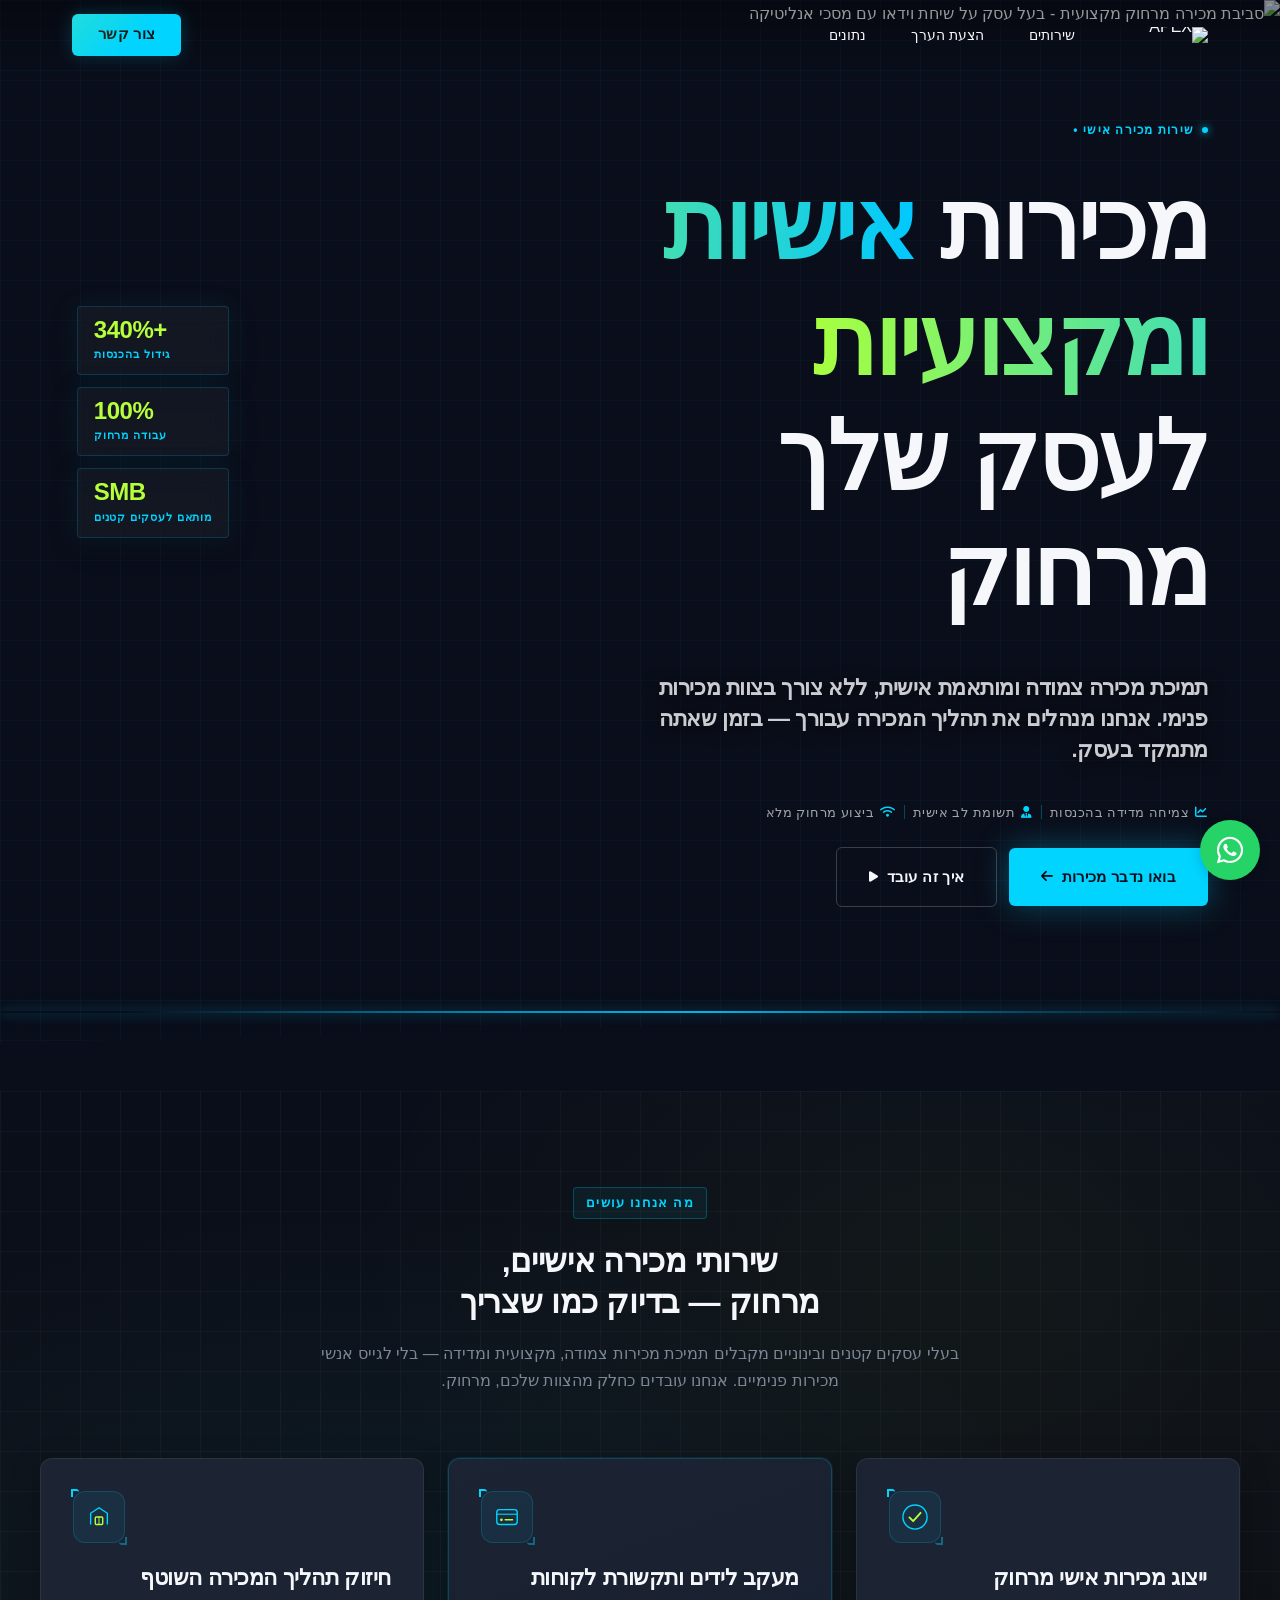
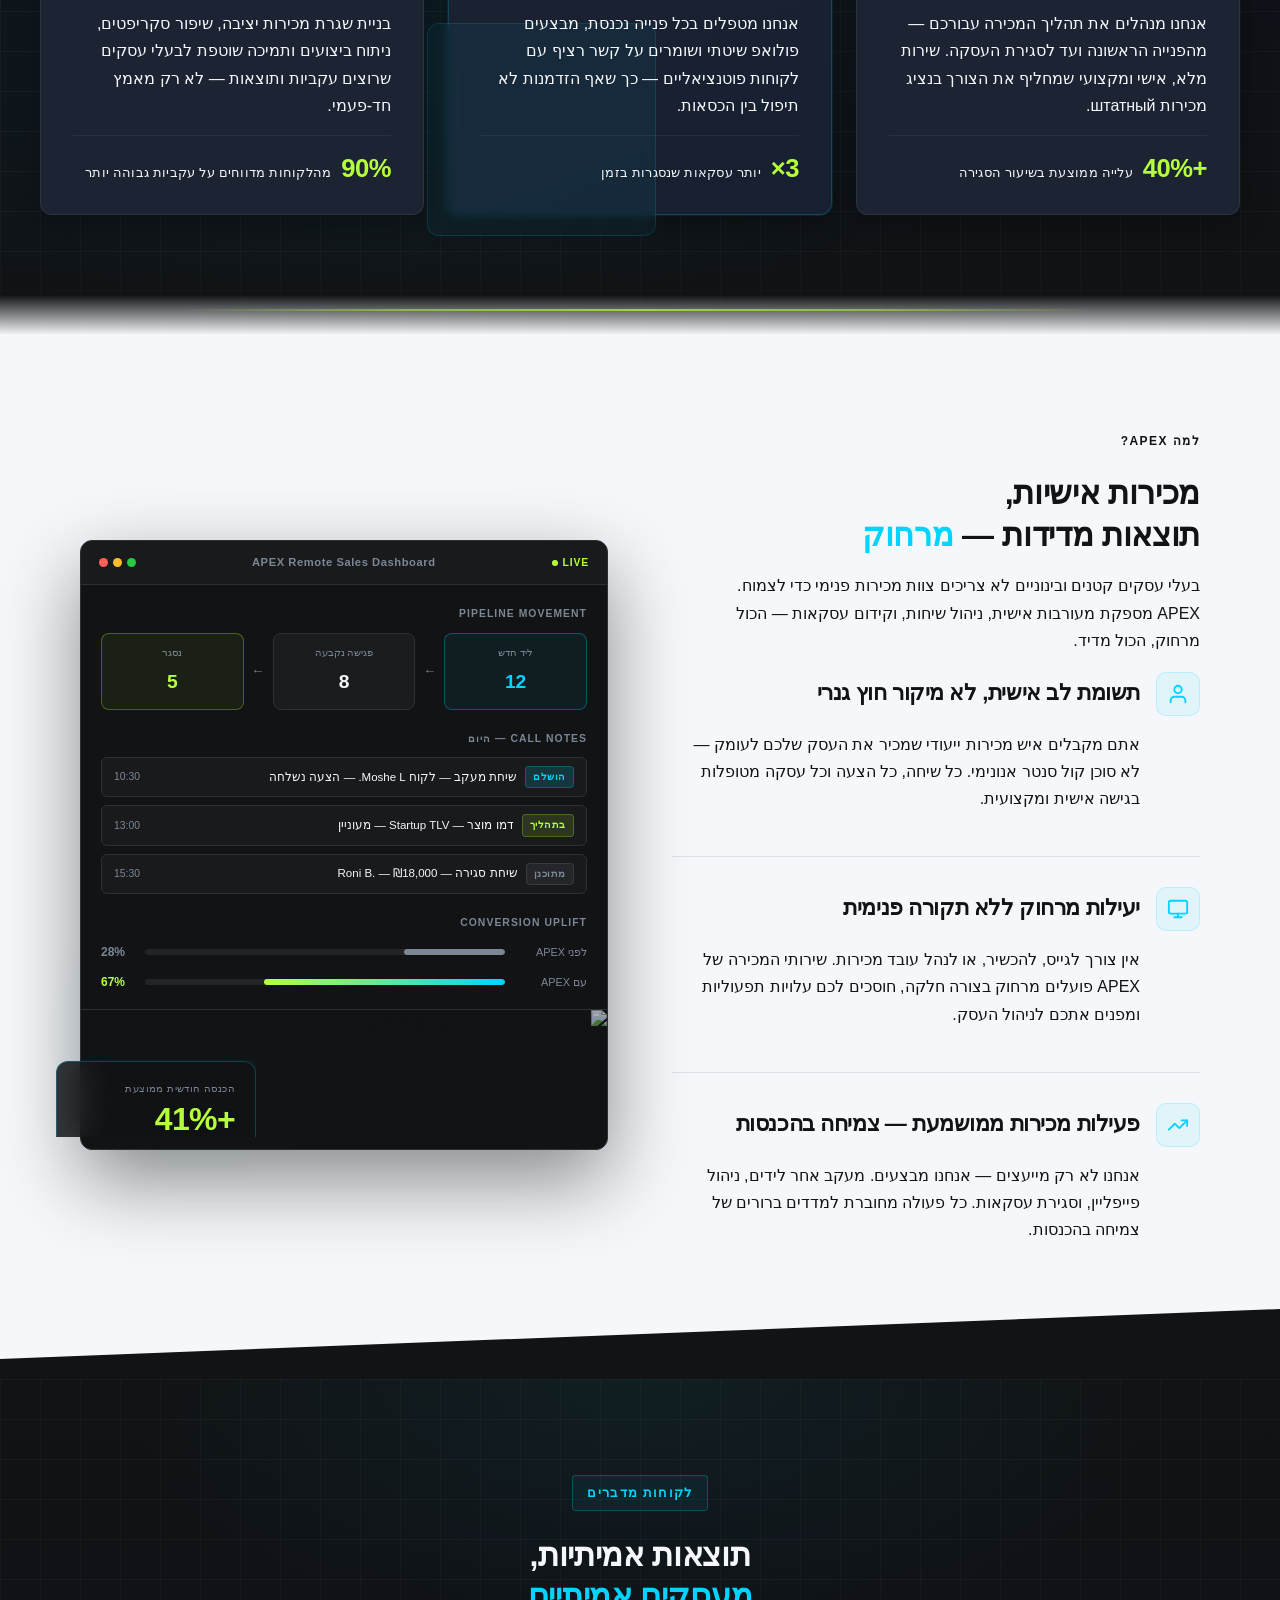
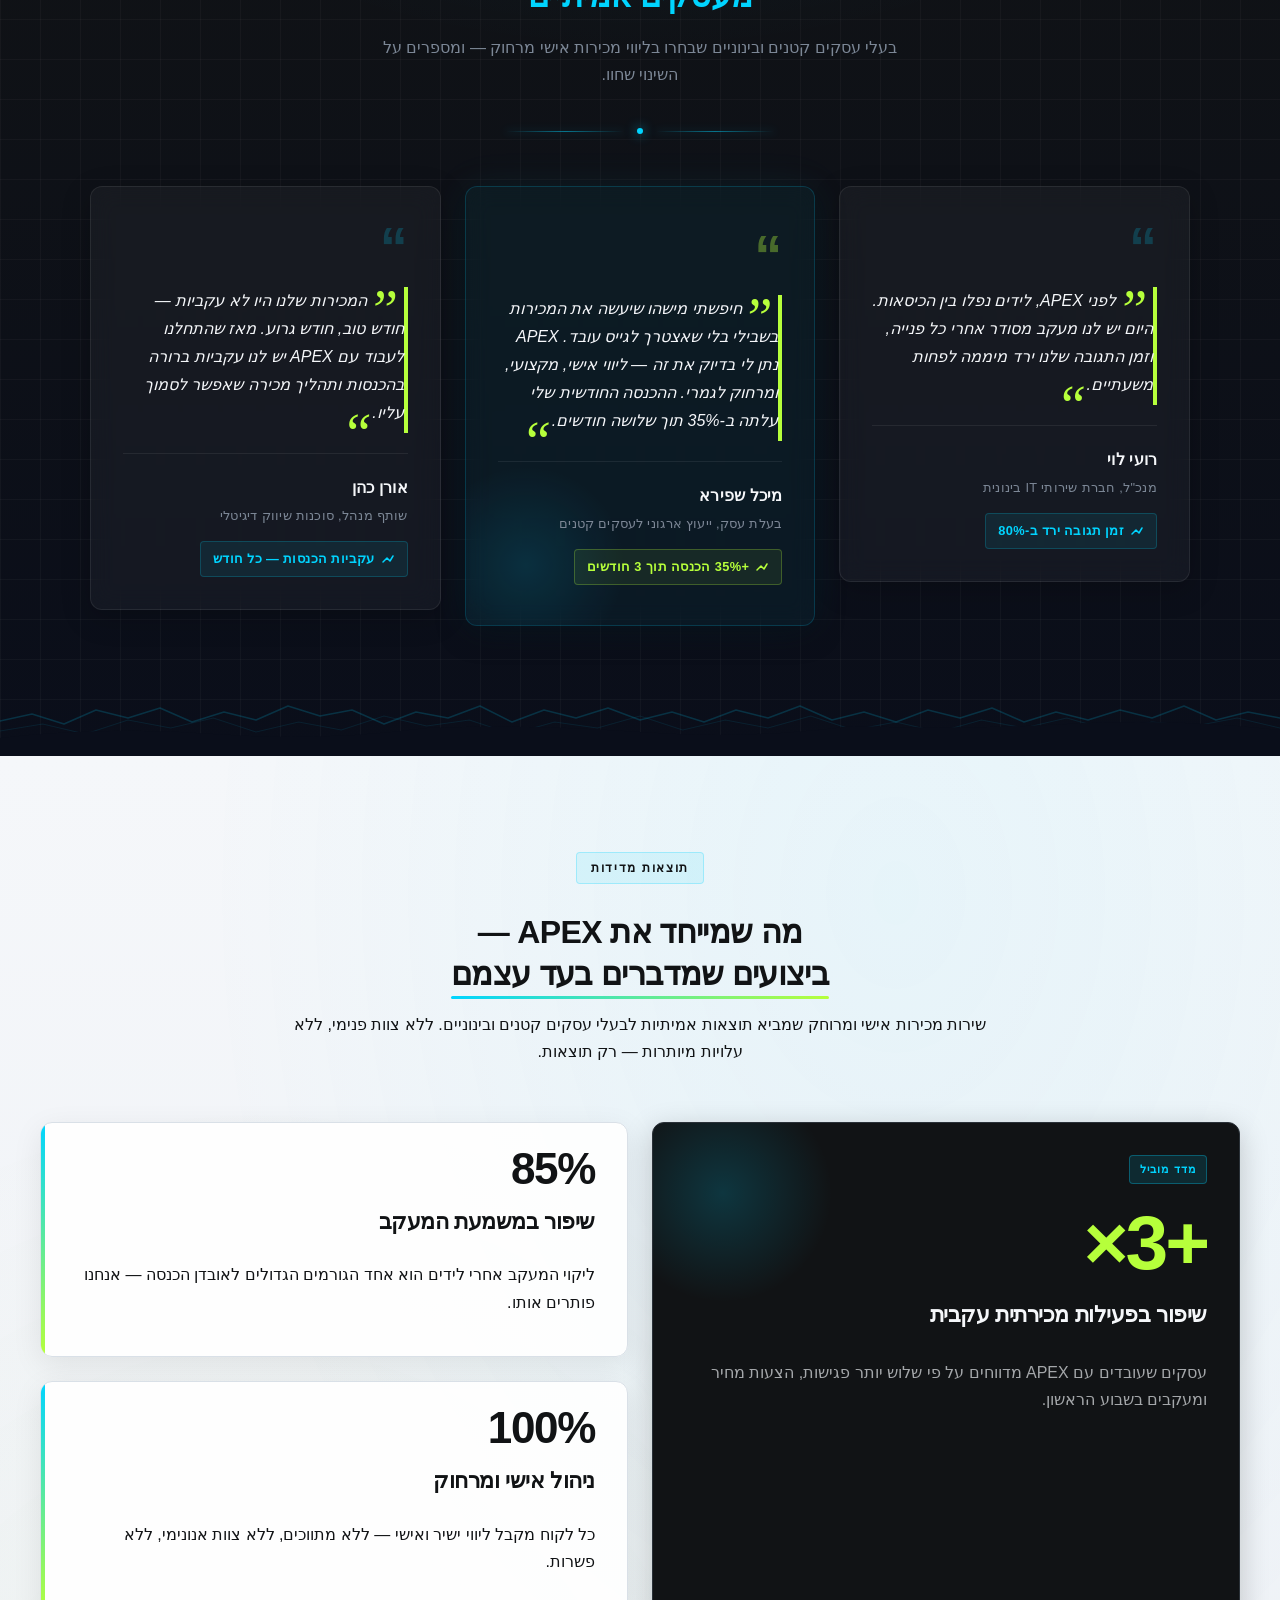
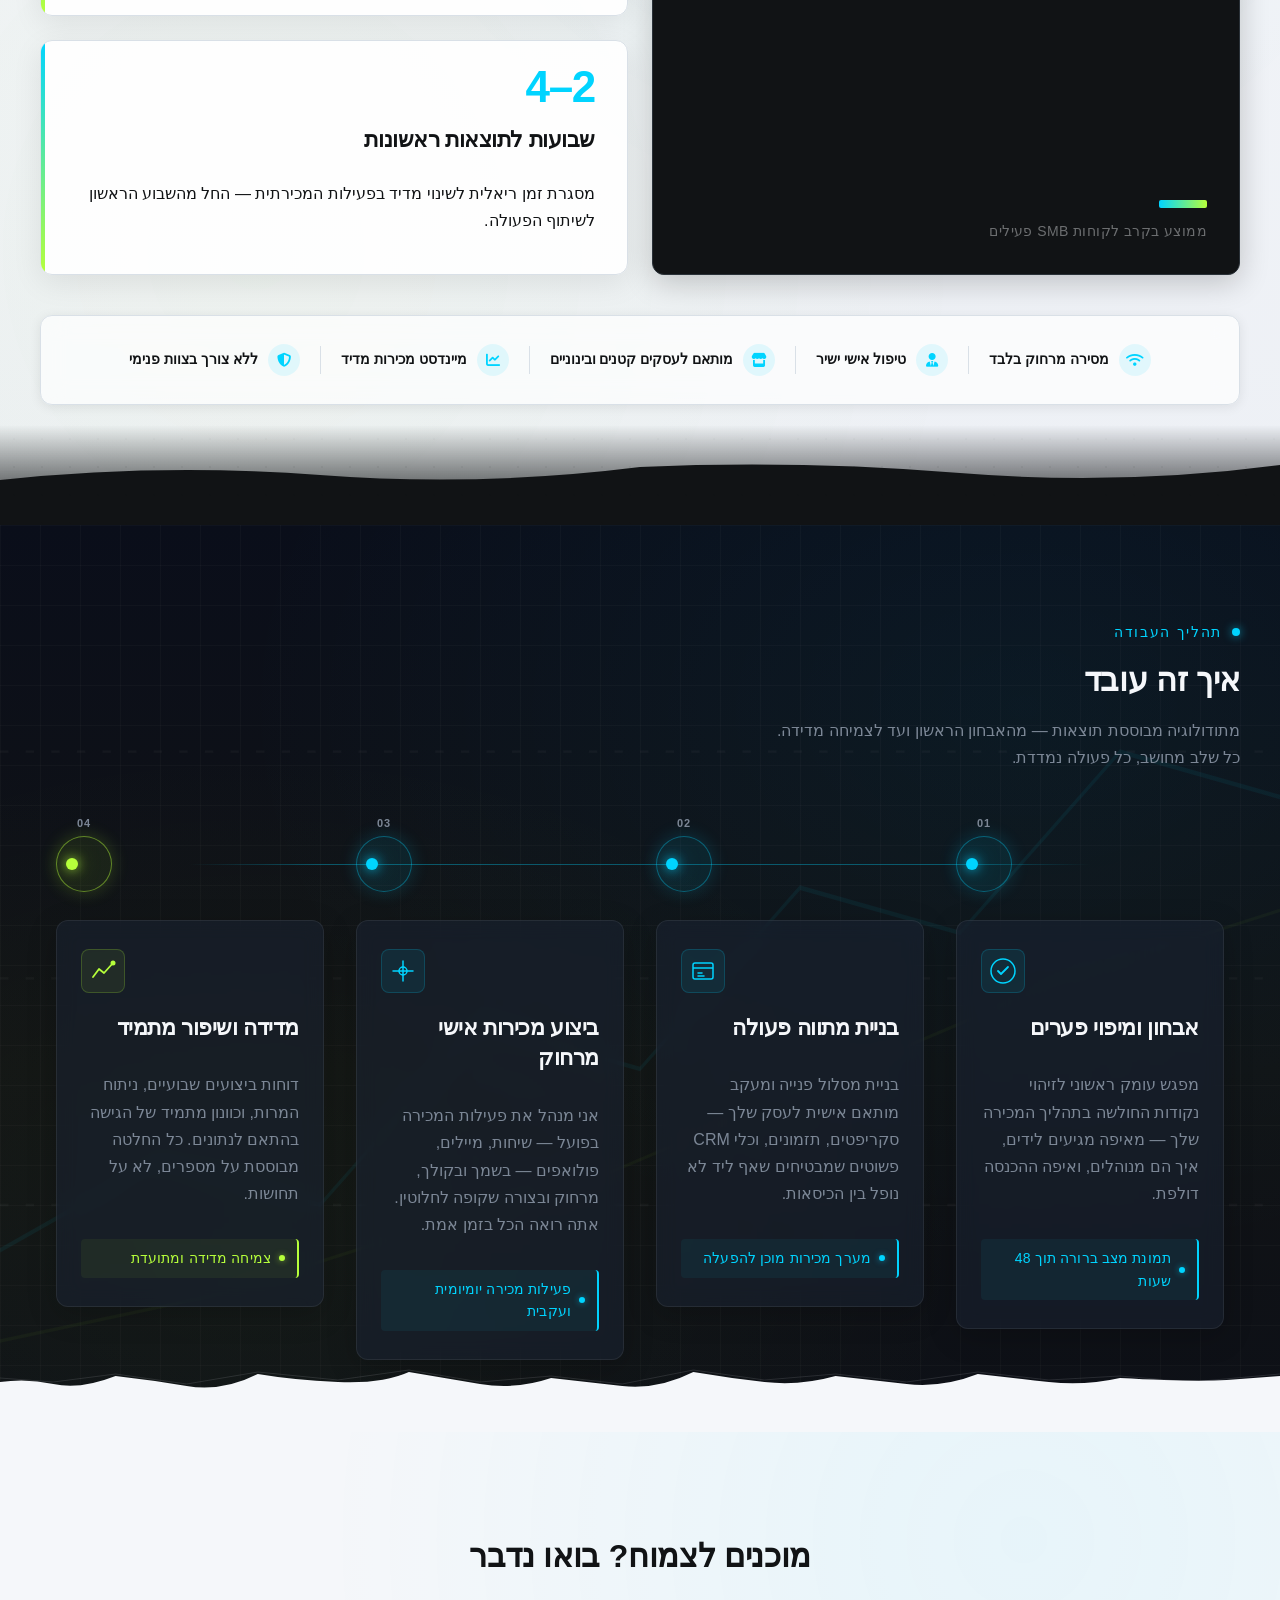
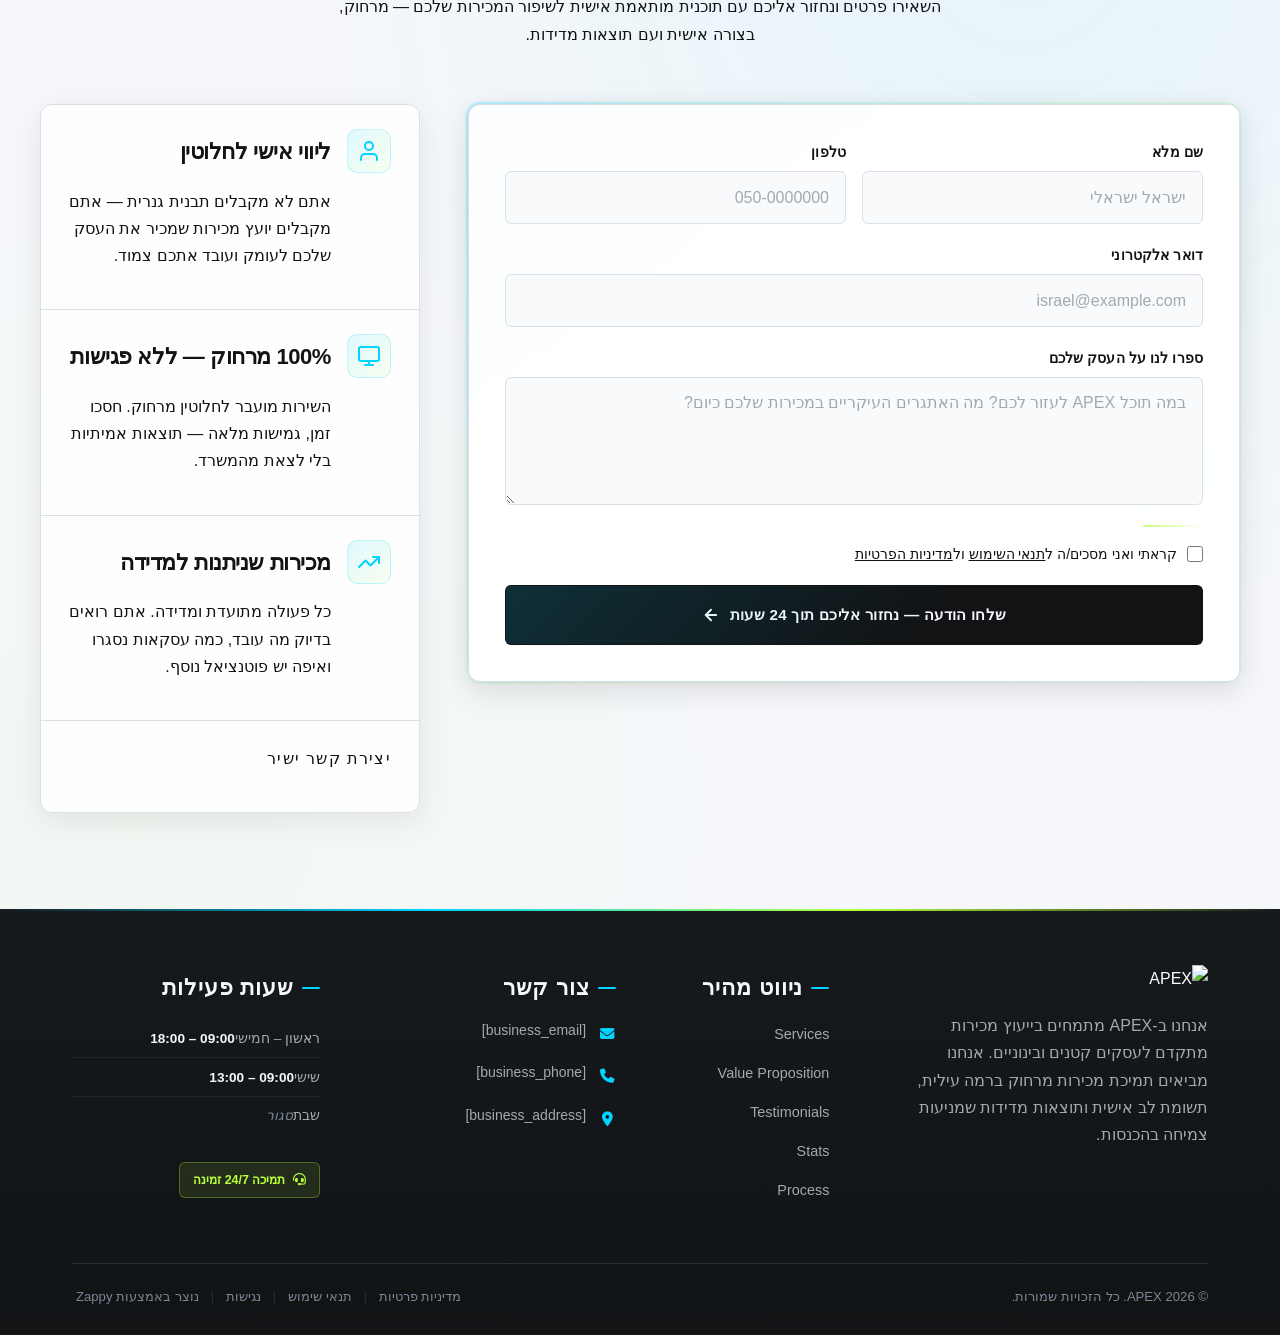
==== commit 5de8639c: "Background sync: Progressive GitHub Sync" ====
--- a/public/index.html
+++ b/public/index.html
@@ -1 +1 @@
-<!doctype html><html dir="rtl" lang="he"><head><meta charset="UTF-8"><meta content="width=device-width,initial-scale=1" name="viewport"><meta content="index, follow" name="robots"><title>asynchronous apex in salesforce — APEX</title><meta content="A remote personal sales service tailored for small and medium-sized business owners. The business focuses on providing hands-on, personalized sales support deli" name="description"><meta content="asynchronous apex in salesforce, batch apex in salesforce, sales consulting firms, sales consulting services" name="keywords"><link href="/assets/favicon.ico" rel="icon" type="image/x-icon"><link href="/assets/favicon-16x16.png" rel="icon" type="image/png" sizes="16x16"><link href="/assets/favicon-32x32.png" rel="icon" type="image/png" sizes="32x32"><link href="/assets/favicon-48x48.png" rel="icon" type="image/png" sizes="48x48"><link href="/assets/favicon-192x192.png" rel="icon" type="image/png" sizes="192x192"><link href="/assets/favicon-512x512.png" rel="icon" type="image/png" sizes="512x512"><link href="/assets/apple-touch-icon.png" rel="apple-touch-icon"><script>!function(){"use strict";var t="3f80b74a-181e-48f9-b37d-7d8735e72a82",e="https://api.zappy5.com/api/analytics/track",a=18e5,n=2592e6,o=!0,i=!0,r=!0;var s=function(){var e="zappy_visitor_"+t,a=null;try{if(a=localStorage.getItem(e)){var o=JSON.parse(a),i=Date.now();if(i-o.created<n)return o.lastSeen=i,localStorage.setItem(e,JSON.stringify(o)),o.id}}catch(t){console.warn("Zappy Analytics: LocalStorage not available")}var r="zv_"+Date.now()+"_"+Math.random().toString(36).substr(2,9);try{localStorage.setItem(e,JSON.stringify({id:r,created:Date.now(),lastSeen:Date.now()}))}catch(t){}return r}(),c=function(){var e="zappy_session_"+t,n=null;try{if(n=sessionStorage.getItem(e)){var o=JSON.parse(n),i=Date.now();if(i-o.timestamp<a)return o.timestamp=i,sessionStorage.setItem(e,JSON.stringify(o)),o.id}}catch(t){console.warn("Zappy Analytics: SessionStorage not available")}var r="zs_"+Date.now()+"_"+Math.random().toString(36).substr(2,9);try{sessionStorage.setItem(e,JSON.stringify({id:r,timestamp:Date.now()}))}catch(t){}return r}();function l(a,n){n=n||{};var o={website_id:t,event_type:a,page_path:window.location.pathname,referrer:document.referrer||"direct",visitor_id:s,session_id:c,metadata:n};if(navigator.sendBeacon){var i=new Blob([JSON.stringify(o)],{type:"application/json"});navigator.sendBeacon(e,i)}else fetch(e,{method:"POST",headers:{"Content-Type":"application/json"},body:JSON.stringify(o),keepalive:!0}).catch(function(t){console.warn("Zappy Analytics: Failed to track event",t)})}o&&l("pageview",{title:document.title,url:window.location.href}),i&&document.addEventListener("click",function(t){var e=t.target;if("BUTTON"===e.tagName||e.closest("button")){var a="BUTTON"===e.tagName?e:e.closest("button");l("click",{element:"button",text:a.textContent.trim().substring(0,100),id:a.id||null,class:a.className||null})}else if("A"===e.tagName||e.closest("a")){var n="A"===e.tagName?e:e.closest("a");l("navigation",{element:"link",text:n.textContent.trim().substring(0,100),href:n.href,external:n.hostname!==window.location.hostname})}},!0),r&&document.addEventListener("submit",function(t){var e=t.target;l("form_submit",{form_id:e.id||null,form_name:e.name||null,form_action:e.action||null,form_method:e.method||"GET"})},!0);var d=Date.now();window.addEventListener("beforeunload",function(){l("page_unload",{time_on_page:Math.floor((Date.now()-d)/1e3),page_path:window.location.pathname})}),window.zappyAnalytics={track:l,getVisitorId:function(){return s},getSessionId:function(){return c}}}()</script><meta content="asynchronous apex in salesforce — APEX" property="og:title"><meta content="A remote personal sales service tailored for small and medium-sized business owners. The business focuses on providing hands-on, personalized sales support deli" property="og:description"><meta content="summary_large_image" name="twitter:card"><meta content="asynchronous apex in salesforce — APEX" name="twitter:title"><meta content="A remote personal sales service tailored for small and medium-sized business owners. The business focuses on providing hands-on, personalized sales support deli" name="twitter:description"><meta content="website" property="og:type"><meta content="he_IL" property="og:locale"><link href="https://cdnjs.cloudflare.com/ajax/libs/font-awesome/6.4.0/css/all.min.css" rel="stylesheet"><style>.skip-link{position:absolute;top:0;left:0;transform:translateY(-200%);padding:12px 18px;background:var(--bg-dark,#1a1a1a);color:var(--text-light,#fff);font-weight:600;border-radius:0 0 8px 0;z-index:10000}.skip-link:focus{transform:none;outline:2px solid var(--ring,#fff);outline-offset:2px}:focus-visible{outline:2px solid var(--ring,currentColor);outline-offset:3px}</style><link href="/assets/favicon.ico" rel="icon" type="image/x-icon"><link href="/assets/favicon-16x16.png" rel="icon" type="image/png" sizes="16x16"><link href="/assets/favicon-32x32.png" rel="icon" type="image/png" sizes="32x32"><link href="/assets/favicon-48x48.png" rel="icon" type="image/png" sizes="48x48"><link href="/assets/favicon-192x192.png" rel="icon" type="image/png" sizes="192x192"><link href="/assets/favicon-512x512.png" rel="icon" type="image/png" sizes="512x512"><link href="/assets/apple-touch-icon.png" rel="apple-touch-icon"><link href="https://cdn.jsdelivr.net/npm/vanilla-cookieconsent@3/dist/cookieconsent.css" rel="stylesheet"><script src="https://cdn.jsdelivr.net/npm/vanilla-cookieconsent@3/dist/cookieconsent.umd.js"></script><script src="https://cdn.jsdelivr.net/gh/mickidum/acc_toolbar/acctoolbar/acctoolbar.min.js"></script><link href="/styles.css" rel="stylesheet"><style id="zappy-dropdown-submenu-styles">#navMenu li:has(.sub-menu),.nav-menu li:has(.sub-menu),.navbar li:has(.sub-menu),nav li:has(.sub-menu){position:relative}#navMenu .sub-menu,.nav-menu .sub-menu,.navbar .sub-menu,nav .sub-menu{display:block!important;position:absolute!important;top:100%;left:0;min-width:220px;background:#fff;border-radius:8px;box-shadow:0 8px 25px rgba(0,0,0,.15);padding:8px 0;opacity:0;visibility:hidden;transform:translateY(10px);transition:all .3s ease;z-index:1000;list-style:none;pointer-events:none}#navMenu li:hover>.sub-menu,.nav-menu li:hover>.sub-menu,.navbar li:hover>.sub-menu,nav li:hover>.sub-menu{opacity:1!important;visibility:visible!important;transform:translateY(0)!important;pointer-events:auto!important}.sub-menu li{list-style:none;margin:0;padding:0}.sub-menu a{display:block!important;padding:10px 16px!important;color:var(--text-dark,#333)!important;font-weight:500;text-decoration:none;white-space:nowrap;transition:background-color .2s}.sub-menu .zappy-nav-child>a{padding-left:28px!important;font-size:.9em!important;opacity:.85!important}[dir=rtl] .sub-menu .zappy-nav-child>a,html[lang=ar] .sub-menu .zappy-nav-child>a,html[lang=he] .sub-menu .zappy-nav-child>a{padding-left:10px!important;padding-right:28px!important}.sub-menu .zappy-nav-parent>a{font-weight:600!important}.sub-menu a:hover{background-color:#f5f5f5}[dir=rtl] .nav-menu .sub-menu,[dir=rtl] .navbar .sub-menu,[dir=rtl] nav .sub-menu,html[lang=ar] .nav-menu .sub-menu,html[lang=ar] .navbar .sub-menu,html[lang=ar] nav .sub-menu,html[lang=he] .nav-menu .sub-menu,html[lang=he] .navbar .sub-menu,html[lang=he] nav .sub-menu{left:auto!important;right:0!important}.sub-menu:empty,.sub-menu:not(:has(li)):not(:has(> a)),.sub-menu:not(:has(li:not(.zappy-hidden-menu-item))):not(:has(> a)){display:none!important;opacity:0!important;visibility:hidden!important;pointer-events:none!important}li:has(.menu-group-title):hover>.sub-menu{opacity:1!important;visibility:visible!important;transform:translateY(0)!important;pointer-events:auto!important}#navMenu>li>.menu-group-title,.nav-menu>li>.menu-group-title{display:inline-block;padding:.5rem 1rem;cursor:default;user-select:none}@media (max-width:768px){#navMenu .sub-menu,.nav-menu .sub-menu,.navbar .sub-menu,nav .sub-menu{position:static!important;transform:none!important;box-shadow:none!important;background:0 0!important;max-height:0;overflow:hidden;opacity:0;visibility:hidden;transition:max-height .3s ease,opacity .3s ease;padding:0!important;border-radius:0!important}#navMenu .sub-menu.mobile-expanded,.nav-menu .sub-menu.mobile-expanded,.navbar .sub-menu.mobile-expanded{max-height:none!important;overflow-y:visible!important;opacity:1!important;visibility:visible!important;padding:8px 0 8px 16px!important}[dir=rtl] .sub-menu.mobile-expanded,html[lang=he] .sub-menu.mobile-expanded{padding:8px 16px 8px 0!important}#navMenu li:hover>.sub-menu,.nav-menu li:hover>.sub-menu,.navbar li:hover>.sub-menu,nav li:hover>.sub-menu{opacity:0;visibility:hidden;pointer-events:none}#navMenu li>.sub-menu.mobile-expanded,.nav-menu li>.sub-menu.mobile-expanded,.navbar li>.sub-menu.mobile-expanded,nav li>.sub-menu.mobile-expanded{opacity:1!important;visibility:visible!important;pointer-events:auto!important}#navMenu li:has(.sub-menu),.nav-menu li:has(.sub-menu),.navbar li:has(.sub-menu),nav li:has(.sub-menu){display:flex!important;flex-wrap:wrap!important;align-items:center!important;position:relative!important;min-height:44px!important}#navMenu li:has(.sub-menu)>a,.nav-menu li:has(.sub-menu)>a,.navbar li:has(.sub-menu)>a,nav li:has(.sub-menu)>a{flex:1!important;min-width:0!important}#navMenu li:has(.sub-menu)>.menu-group-title,.nav-menu li:has(.sub-menu)>.menu-group-title,.navbar li:has(.sub-menu)>.menu-group-title,nav li:has(.sub-menu)>.menu-group-title{flex:1!important;min-width:0!important;padding:0!important;line-height:inherit!important}#navMenu li:has(.sub-menu)>.sub-menu,.nav-menu li:has(.sub-menu)>.sub-menu,.navbar li:has(.sub-menu)>.sub-menu,nav li:has(.sub-menu)>.sub-menu{flex-basis:100%!important;width:100%!important}#navMenu li:has(.sub-menu)>a [class*=arrow],#navMenu li:has(.sub-menu)>a [class*=chevron],.nav-menu li:has(.sub-menu)>a .fa-angle-down,.nav-menu li:has(.sub-menu)>a .fa-chevron-down,.nav-menu li:has(.sub-menu)>a [class*=arrow],.nav-menu li:has(.sub-menu)>a [class*=chevron],nav li:has(.sub-menu)>a [class*=arrow],nav li:has(.sub-menu)>a [class*=chevron]{display:none!important;visibility:hidden!important}.mobile-submenu-toggle{display:flex!important;align-items:center!important;justify-content:center!important;width:44px!important;height:auto!important;background:0 0!important;border:none!important;cursor:pointer!important;color:var(--text-light)!important;position:static!important;flex-shrink:0!important;align-self:stretch!important;z-index:2!important;padding:0!important;margin:0!important}.mobile-submenu-toggle::after{content:''!important;width:0!important;height:0!important;border-left:6px solid transparent!important;border-right:6px solid transparent!important;border-top:7px solid currentColor!important;transition:transform .3s ease!important}.mobile-submenu-toggle.expanded::after{transform:rotate(180deg)!important}.sub-menu a{padding:10px 0!important;display:block!important;color:var(--text-light)!important;white-space:normal!important}.sub-menu .zappy-nav-child>a{padding-left:28px!important;font-size:.9em!important;opacity:.85!important}[dir=rtl] .sub-menu .zappy-nav-child>a,html[lang=ar] .sub-menu .zappy-nav-child>a,html[lang=he] .sub-menu .zappy-nav-child>a{padding-left:0!important;padding-right:28px!important}.sub-menu .zappy-nav-parent>a{font-weight:600!important}#navMenu.active,.nav-menu.active{max-width:100vw!important;overflow-x:hidden!important;box-sizing:border-box!important}.navbar .sub-menu li a,.zappy-products-dropdown .sub-menu a,nav.navbar .sub-menu li a{color:var(--text-light)!important}}@media (min-width:769px){.mobile-submenu-toggle{display:none!important}}</style><style id="zappy-widget-visibility">html[dir=rtl] .whatsapp-float{right:20px!important;left:auto!important}html:not([dir]) .whatsapp-float,html[dir=ltr] .whatsapp-float{left:20px!important;right:auto!important}html[dir=rtl] #mic-access-tool-general-button,html[dir=rtl] #mic-init-access-tool #mic-access-tool-general-button,html[dir=rtl] #mic-init-access-tool .mic-access-tool-general-button,html[dir=rtl] ._access-icon,html[dir=rtl] .mic-access-tool-general-button{left:20px!important;right:auto!important}html:not([dir]) #mic-access-tool-general-button,html:not([dir]) #mic-init-access-tool #mic-access-tool-general-button,html:not([dir]) #mic-init-access-tool .mic-access-tool-general-button,html:not([dir]) ._access-icon,html:not([dir]) .mic-access-tool-general-button,html[dir=ltr] #mic-access-tool-general-button,html[dir=ltr] #mic-init-access-tool #mic-access-tool-general-button,html[dir=ltr] #mic-init-access-tool .mic-access-tool-general-button,html[dir=ltr] ._access-icon,html[dir=ltr] .mic-access-tool-general-button{right:20px!important;left:auto!important}@media (max-width:768px){.whatsapp-float{display:flex!important}}@media (min-width:769px){.whatsapp-float{display:flex!important}}@media (max-width:768px){#mic-access-tool-general-button,#mic-init-access-tool #mic-access-tool-general-button,#mic-init-access-tool .mic-access-tool-general-button,._access-icon,.mic-access-tool-general-button{display:flex!important;visibility:visible!important;opacity:1!important;pointer-events:auto!important}#mic-access-tool-box.opened-mic-access-tool,#mic-init-access-tool #mic-access-tool-box.opened-mic-access-tool,.mic-access-tool-box.opened-mic-access-tool{visibility:visible!important;opacity:1!important;pointer-events:auto!important}}@media (min-width:769px){#mic-access-tool-general-button,#mic-init-access-tool #mic-access-tool-general-button,#mic-init-access-tool .mic-access-tool-general-button,._access-icon,.mic-access-tool-general-button{display:flex!important;visibility:visible!important;opacity:1!important;pointer-events:auto!important}#mic-access-tool-box.opened-mic-access-tool,#mic-init-access-tool #mic-access-tool-box.opened-mic-access-tool,.mic-access-tool-box.opened-mic-access-tool{visibility:visible!important;opacity:1!important;pointer-events:auto!important}}</style></head><body><a href="#main" class="skip-link">דלג לתוכן הראשי</a><nav class="navbar" dir="rtl"><button class="mobile-toggle" aria-label="Menu" id="mobileToggle"><svg viewBox="0 0 24 24" fill="none" height="24" width="24" class="hamburger-icon"><path d="M3 12h18M3 6h18M3 18h18" stroke="currentColor" stroke-width="2" stroke-linecap="round"></path></svg> <svg viewBox="0 0 24 24" fill="none" height="24" width="24" class="close-icon" style="display:none"><path d="M18 6L6 18M6 6l12 12" stroke="currentColor" stroke-width="2" stroke-linecap="round"></path></svg></button> <button class="phone-header-btn" aria-label="Call" data-phone="[business_phone]"><svg viewBox="0 0 24 24" fill="currentColor" height="20" width="20"><path d="M22 16.92v3a2 2 0 0 1-2.18 2 19.79 19.79 0 0 1-8.63-3.07 19.5 19.5 0 0 1-6-6 19.79 19.79 0 0 1-3.07-8.67A2 2 0 0 1 4.11 2h3a2 2 0 0 1 2 1.72 12.84 12.84 0 0 0 .7 2.81 2 2 0 0 1-.45 2.11L8.09 9.91a16 16 0 0 0 6 6l1.27-1.27a2 2 0 0 1 2.11-.45 12.84 12.84 0 0 0 2.81.7A2 2 0 0 1 22 16.92z"></path></svg></button><div class="nav-container"><div class="nav-right-group"><div class="nav-brand"><a href="/" class="logo-link"><img alt="APEX" src="/assets/site-----image-1.webp" class="logo"></a></div><ul class="nav-menu" id="navMenu"><li><a href="#services">שירותים</a></li><li><a href="#value-proposition">הצעת הערך</a></li><li><a href="#stats">נתונים</a></li><li><a href="#process">תהליך</a></li></ul></div><div class="nav-cta-container"><a href="#contact" class="nav-cta-btn">צור קשר</a></div></div></nav><script>window.addEventListener("load",function(){const e=document.querySelector(".navbar, nav, header");if(!e)return void console.log("[Navbar] Navbar element not found");let t=document.getElementById("mobileToggle")||document.querySelector(".mobile-toggle")||document.querySelector(".hamburger")||document.querySelector(".hamburger-menu")||document.querySelector(".menu-toggle")||document.querySelector(".burger-menu")||document.querySelector('[aria-label="Menu"]')||document.querySelector('[aria-label="תפריט"]');const n=document.querySelector(".phone-header-btn"),o=window.getComputedStyle(e);let r=o.backgroundColor;if(console.log("[Navbar] Initial navbar background:",r),"transparent"===r||"rgba(0, 0, 0, 0)"===r||r.startsWith("rgba")&&r.includes(", 0)")){const e=o.backgroundImage;if(e&&"none"!==e)console.log("[Navbar] Navbar has background image/gradient, using dark text"),r="rgb(240, 240, 240)";else{const e=window.getComputedStyle(document.body).backgroundColor;console.log("[Navbar] Navbar transparent, using body background:",e),r=e}}const a=r.match(/\d+/g);if(a&&a.length>=3){const e=(.299*parseInt(a[0])+.587*parseInt(a[1])+.114*parseInt(a[2]))/255;console.log("[Navbar] Mobile button colors preserved from Claude CSS (luminance:",e.toFixed(2)+")");const o=document.createElement("style");o.id="zappy-mobile-nav-fix";document.documentElement.lang;document.documentElement.dir,o.textContent='\n        /* Hide mobile buttons on desktop, show only on mobile */\n        @media (min-width: 769px) {\n          .mobile-toggle,\n          .phone-header-btn {\n            display: none !important;\n          }\n        }\n        \n        /* Show and position mobile buttons correctly on mobile */\n        @media (max-width: 768px) {\n          .navbar,\n          nav.navbar {\n            min-height: 70px !important;\n          }\n\n          .mobile-toggle,\n          .phone-header-btn {\n            position: absolute !important;\n            top: 0 !important;\n            bottom: 0 !important;\n            margin-top: auto !important;\n            margin-bottom: auto !important;\n            transform: none !important;\n            z-index: 1001 !important;\n            display: flex !important;\n            align-items: center !important;\n            justify-content: center !important;\n            width: 36px !important;\n            height: 36px !important;\n            border-radius: 50% !important;\n            border: none !important;\n            cursor: pointer !important;\n            padding: 6px !important;\n            background: none !important;\n            color: var(--nav-text, var(--text-light)) !important;\n            touch-action: manipulation !important;\n            -webkit-tap-highlight-color: transparent !important;\n          }\n\n          html[data-zappy-site-type="ecommerce"] .phone-header-btn,\n          body[data-zappy-site-type="ecommerce"] .phone-header-btn,\n          html[data-zappy-site-type="ecommerce"] header .phone-header-btn,\n          html[data-zappy-site-type="ecommerce"] nav .phone-header-btn {\n            display: none !important;\n            visibility: hidden !important;\n            width: 0 !important;\n            height: 0 !important;\n            min-width: 0 !important;\n            overflow: hidden !important;\n          }\n          \n          /* LTR positioning (default): hamburger LEFT, phone RIGHT */\n          html:not([dir="rtl"]):not([lang="he"]):not([lang="ar"]) .mobile-toggle,\n          html[dir="ltr"] .mobile-toggle {\n            left: 12px !important;\n            right: auto !important;\n          }\n          html:not([dir="rtl"]):not([lang="he"]):not([lang="ar"]) .phone-header-btn,\n          html[dir="ltr"] .phone-header-btn {\n            right: 12px !important;\n            left: auto !important;\n          }\n          \n          /* RTL positioning: hamburger RIGHT, phone LEFT */\n          html[dir="rtl"] .mobile-toggle,\n          html[lang="he"] .mobile-toggle,\n          html[lang="ar"] .mobile-toggle {\n            right: 12px !important;\n            left: auto !important;\n          }\n          html[dir="rtl"] .phone-header-btn,\n          html[lang="he"] .phone-header-btn,\n          html[lang="ar"] .phone-header-btn {\n            left: 12px !important;\n            right: auto !important;\n          }\n          \n          /* CRITICAL: Ensure nav-container has min-height on mobile */\n          /* All children are positioned absolutely/fixed on mobile, so height:auto collapses to 0 */\n          .nav-container {\n            min-height: 70px !important;\n            position: relative !important;\n          }\n          \n          /* Ensure SVG icons are properly sized and inherit color */\n          .mobile-toggle svg,\n          .phone-header-btn svg {\n            width: 24px !important;\n            height: 24px !important;\n            /* Don\'t force display - let JavaScript control hamburger/close toggle */\n          }\n          \n          /* Reset nav-cta-container on mobile - remove desktop box-shadow/padding */\n          /* that creates a visible ghost box when CTA button is hidden */\n          .nav-cta-container {\n            box-shadow: none !important;\n            padding: 0 !important;\n          }\n          \n          /* Hide nav-cta-container entirely on mobile when there\'s no lang-switcher */\n          /* (only the CTA button is inside, and it\'s hidden on mobile) */\n          .nav-cta-container:not(:has(.lang-switcher)) {\n            display: none !important;\n          }\n          \n          /* CRITICAL: Prevent hero image fade gradient from bleeding over headline text */\n          /* The .image-fade-gradient has bottom: -30px (extends below parent) */\n          /* On mobile stacked layout, this overlaps the h1 text below the image */\n          .hero-image-column {\n            overflow: hidden !important;\n          }\n          .image-fade-gradient {\n            bottom: 0 !important;\n          }\n          \n          /* Hide desktop language switcher on mobile - hamburger menu handles it */\n          /* High specificity to override stored CSS */\n          .lang-switcher,\n          .nav-cta-container .lang-switcher,\n          .nav-container .lang-switcher,\n          .navbar .lang-switcher,\n          .navbar .nav-cta-container .lang-switcher {\n            display: none !important;\n          }\n        }\n      ';const r=document.getElementById("zappy-mobile-nav-fix");r&&r.remove(),document.head.appendChild(o),console.log("[Navbar] Critical CSS injected for mobile nav positioning");const i=window.innerWidth<=768;if(t){const e=t.querySelector(".hamburger-icon"),n=t.querySelector(".close-icon");e&&(e.style.setProperty("width","24px","important"),e.style.setProperty("height","24px","important"),e.style.setProperty("display","block","important")),n&&(n.style.setProperty("width","24px","important"),n.style.setProperty("height","24px","important"),n.style.setProperty("display","none","important")),i?(t.style.setProperty("position","absolute","important"),t.style.setProperty("top","0","important"),t.style.setProperty("bottom","0","important"),t.style.setProperty("margin-top","auto","important"),t.style.setProperty("margin-bottom","auto","important"),t.style.setProperty("transform","none","important"),t.style.setProperty("z-index","1001","important"),t.style.removeProperty("left"),t.style.removeProperty("right"),console.log("[Navbar] Mobile toggle positioning applied (mobile viewport)")):(t.style.removeProperty("position"),t.style.removeProperty("top"),t.style.removeProperty("transform"),t.style.removeProperty("z-index"),t.style.removeProperty("left"),t.style.removeProperty("right"),console.log("[Navbar] Desktop viewport - cleared mobile toggle inline positioning"))}if(n){const e=n.querySelector("svg");e&&(e.style.width="24px",e.style.height="24px",e.setAttribute("width","24"),e.setAttribute("height","24")),i?(n.style.setProperty("position","absolute","important"),n.style.setProperty("top","0","important"),n.style.setProperty("bottom","0","important"),n.style.setProperty("margin-top","auto","important"),n.style.setProperty("margin-bottom","auto","important"),n.style.setProperty("transform","none","important"),n.style.setProperty("z-index","1001","important"),n.style.removeProperty("left"),n.style.removeProperty("right"),console.log("[Navbar] Phone button positioning applied (mobile viewport)")):(n.style.removeProperty("position"),n.style.removeProperty("top"),n.style.removeProperty("transform"),n.style.removeProperty("z-index"),n.style.removeProperty("left"),n.style.removeProperty("right"),console.log("[Navbar] Desktop viewport - cleared phone button inline positioning"))}}else console.log("[Navbar] Could not parse background color:",r);t=document.getElementById("mobileToggle")||document.querySelector(".mobile-toggle")||document.querySelector(".hamburger")||document.querySelector(".hamburger-menu")||document.querySelector(".menu-toggle")||document.querySelector(".burger-menu")||document.querySelector('[aria-label="Menu"]')||document.querySelector('[aria-label="תפריט"]');const i=document.getElementById("navMenu")||document.querySelector(".nav-menu")||document.querySelector(".nav-links")||document.querySelector("nav ul:not(.submenu)");if(!t||!i)return void console.log("[Navbar] Mobile toggle or menu not found:",{toggle:!!t,menu:!!i});i.id||(i.id="navMenu"),console.log("[Navbar] Initializing mobile menu...");const l=t.cloneNode(!0);t.parentNode.replaceChild(l,t);var s=0;function p(e){var t=Date.now();t-s<300||(s=t,function(e){e.preventDefault(),e.stopPropagation();const t=l.querySelector(".hamburger-icon"),n=l.querySelector(".close-icon");i.classList.contains("active")?(i.classList.remove("active"),t&&t.style.setProperty("display","block","important"),n&&n.style.setProperty("display","none","important"),document.body.style.overflow="",console.log("[Navbar] Menu closed")):(i.classList.add("active"),t&&t.style.setProperty("display","none","important"),n&&n.style.setProperty("display","block","important"),document.body.style.overflow="hidden",console.log("[Navbar] Menu opened"))}(e))}l.addEventListener("click",p),l.addEventListener("touchend",p),i.querySelectorAll("a").forEach(function(e){e.addEventListener("click",function(){if("#"===this.getAttribute("href"))return;const e=l.querySelector(".hamburger-icon"),t=l.querySelector(".close-icon");i.classList.remove("active"),e&&e.style.setProperty("display","block","important"),t&&t.style.setProperty("display","none","important"),document.body.style.overflow="",console.log("[Navbar] Menu closed (link clicked)")})});var m=i.querySelectorAll(".dropdown-toggle");m.forEach(function(e){e.addEventListener("click",function(e){e.preventDefault(),e.stopPropagation();var t=this.closest(".nav-dropdown");t&&(t.parentNode.querySelectorAll(".nav-dropdown.open").forEach(function(e){e!==t&&e.classList.remove("open")}),t.classList.toggle("open"),console.log("[Navbar] Dropdown toggled:",t.classList.contains("open")?"open":"closed"))})}),document.addEventListener("click",function(e){e.target.closest(".nav-dropdown")||document.querySelectorAll(".nav-dropdown.open").forEach(function(e){e.classList.remove("open")})}),console.log("[Navbar] Dropdown handlers initialized for "+m.length+" dropdowns"),n&&n.addEventListener("click",function(){const e=document.querySelectorAll('a[href^="tel:"]'),t=e.length>0?e[0].getAttribute("href").replace("tel:",""):"[business_phone]";window.location.href="tel:"+t,console.log("[Navbar] Phone button clicked")}),console.log("[Navbar] Mobile menu initialized successfully")})</script><main id="main"><section class="index-hero-section" data-band-index="0" data-layout-spec="בית-hero" dir="rtl" id="hero" data-hero-type="fullscreen-scrim"><div class="index-hero-bg"><img alt="סביבת מכירה מרחוק מקצועית - בעל עסק על שיחת וידאו עם מסכי אנליטיקה" src="/assets/site-index-hero-image-1.webp" data-context="Cinematic dark remote sales command center: a focused business owner in a modern home office on a video call with multiple analytics dashboards glowing on screens, city night skyline visible through a floor-to-ceiling window in the background, electric cyan and lime data visualizations, subtle light reflections on glass surfaces, high-stakes professional atmosphere, photorealistic brand film still aesthetic, deep dark tones with electric blue and green accent lighting" data-placeholder="index-hero-image-1" height="900" loading="eager" width="1440" data-element-id="img-1779104756044-n0dd8avls" data-element-type="image" data-hero-background="true" data-hero-bg="true" fetchpriority="high"></div><div class="index-hero-scrim" aria-hidden="true"></div><div class="index-hero-grid-pattern" aria-hidden="true"></div><div class="index-hero-kpi-chips" aria-hidden="true"><div class="index-hero-kpi-chip"><span class="index-hero-kpi-value">+340%</span> <span class="index-hero-kpi-label">גידול בהכנסות</span></div><div class="index-hero-kpi-chip"><span class="index-hero-kpi-value">100%</span> <span class="index-hero-kpi-label">עבודה מרחוק</span></div><div class="index-hero-kpi-chip"><span class="index-hero-kpi-value">SMB</span> <span class="index-hero-kpi-label">מותאם לעסקים קטנים</span></div></div><div class="index-hero-container"><div class="index-hero-overlay-group"><div class="index-hero-eyebrow"><span class="index-hero-eyebrow-dot" aria-hidden="true"></span> <span>שירות מכירה אישי •&nbsp;</span></div><h1 class="index-hero-h1">מכירות <span class="index-hero-accent-text" style="color:rgb(17, 19, 21) !important">אישיות ומקצועיות</span><br>לעסק שלך מרחוק</h1><h3 class="index-hero-subtitle">תמיכת מכירה צמודה ומותאמת אישית, ללא צורך בצוות מכירות פנימי. אנחנו מנהלים את תהליך המכירה עבורך — בזמן שאתה מתמקד בעסק.</h3><div class="index-hero-micro-line"><span class="index-hero-micro-item"><i class="fa-solid fa-chart-line" aria-hidden="true" data-element-id="icon-1779104756043-y6j9e9j31" data-element-type="icon" data-icon-type="fontawesome"></i> צמיחה מדידה בהכנסות </span><span class="index-hero-micro-sep" aria-hidden="true"></span> <span class="index-hero-micro-item"><i class="fa-solid fa-user-tie" aria-hidden="true"></i> תשומת לב אישית </span><span class="index-hero-micro-sep" aria-hidden="true"></span> <span class="index-hero-micro-item"><i class="fa-solid fa-wifi" aria-hidden="true" data-element-id="icon-1779104756043-nnqwud1oh" data-element-type="icon" data-icon-type="fontawesome"></i> ביצוע מרחוק מלא</span></div><div class="index-hero-ctas"><a href="#contact" class="index-hero-btn-primary" data-element-id="btn-1779104756040-gp21p8pqh" data-element-type="button" data-native-element="true"><span>בואו נדבר מכירות</span> <i class="fa-solid fa-arrow-left" aria-hidden="true"></i> </a><a href="#how-it-works" class="index-hero-btn-secondary" data-element-id="btn-1779104756040-xrgeirbue" data-element-type="button" data-native-element="true"><span>איך זה עובד</span> <i class="fa-solid fa-play" aria-hidden="true"></i></a></div></div></div><div class="index-hero-divider-wrapper"><div class="index-hero-cyan-line" aria-hidden="true"></div><svg viewBox="0 0 1440 80" aria-hidden="true" xmlns="http://www.w3.org/2000/svg" data-no-icon-edit="true" preserveAspectRatio="none" class="index-hero-divider-svg"><path d="M0,80 L0,32 L1440,0 L1440,80 Z" fill="#0A0E1A"></path></svg></div></section><section class="index-services-section" data-band-index="1" data-layout-spec="בית-services" dir="rtl" id="services"><div class="index-services-bg-texture" aria-hidden="true"></div><div class="index-services-container"><div class="index-services-intro"><span class="index-services-eyebrow">מה אנחנו עושים</span><h2 class="index-services-title">שירותי מכירה אישיים,<br>מרחוק — בדיוק כמו שצריך</h2><p class="index-services-subtitle">בעלי עסקים קטנים ובינוניים מקבלים תמיכת מכירות צמודה, מקצועית ומדידה — בלי לגייס אנשי מכירות פנימיים. אנחנו עובדים כחלק מהצוות שלכם, מרחוק.</p></div><div class="index-services-grid"><article class="index-services-card"><div class="index-services-card-icon-wrap"><svg viewBox="0 0 28 28" fill="none" height="28" width="28" data-element-type="icon" data-icon-type="svg" aria-hidden="true" xmlns="http://www.w3.org/2000/svg"><circle cx="14" cy="14" r="13" stroke="var(--secondary)" stroke-width="1.5"></circle><path d="M8 14.5l4 4 8-9" stroke="var(--accent)" stroke-width="2" stroke-linecap="round" stroke-linejoin="round"></path></svg></div><h3 class="index-services-card-title">ייצוג מכירות אישי מרחוק</h3><p class="index-services-card-desc">אנחנו מנהלים את תהליך המכירה עבורכם — מהפנייה הראשונה ועד לסגירת העסקה. שירות מלא, אישי ומקצועי שמחליף את הצורך בנציג מכירות штатный.</p><div class="index-services-card-proof"><span class="index-services-proof-kpi">+40%</span> <span class="index-services-proof-label">עלייה ממוצעת בשיעור הסגירה</span></div></article><article class="index-services-card index-services-card--center"><div class="index-services-card-backplate" aria-hidden="true"></div><div class="index-services-card-icon-wrap"><svg viewBox="0 0 28 28" fill="none" height="28" width="28" data-element-type="icon" data-icon-type="svg" aria-hidden="true" xmlns="http://www.w3.org/2000/svg"><rect height="16" width="22" x="3" y="6" rx="3" stroke="var(--secondary)" stroke-width="1.5"></rect><path d="M3 11h22" stroke="var(--secondary)" stroke-width="1.2"></path><circle cx="8" cy="17" r="1.5" fill="var(--accent)"></circle><path d="M12 17h8" stroke="var(--accent)" stroke-width="1.5" stroke-linecap="round"></path></svg></div><h3 class="index-services-card-title">מעקב לידים ותקשורת לקוחות</h3><p class="index-services-card-desc">אנחנו מטפלים בכל פנייה נכנסת, מבצעים פולואפ שיטתי ושומרים על קשר רציף עם לקוחות פוטנציאליים — כך שאף הזדמנות לא תיפול בין הכסאות.</p><div class="index-services-card-proof"><span class="index-services-proof-kpi">3×</span> <span class="index-services-proof-label">יותר עסקאות שנסגרות בזמן</span></div></article><article class="index-services-card"><div class="index-services-card-icon-wrap"><svg viewBox="0 0 28 28" fill="none" height="28" width="28" data-element-type="icon" data-icon-type="svg" aria-hidden="true" xmlns="http://www.w3.org/2000/svg"><path d="M5 22V10l9-6 9 6v12" stroke="var(--secondary)" stroke-width="1.5" stroke-linejoin="round"></path><rect height="8" width="8" x="10" y="14" rx="1" stroke="var(--accent)" stroke-width="1.5"></rect><path d="M14 14v8" stroke="var(--accent)" stroke-width="1" stroke-linecap="round"></path></svg></div><h3 class="index-services-card-title">חיזוק תהליך המכירה השוטף</h3><p class="index-services-card-desc">בניית שגרת מכירות יציבה, שיפור סקריפטים, ניתוח ביצועים ותמיכה שוטפת לבעלי עסקים שרוצים עקביות ותוצאות — לא רק מאמץ חד-פעמי.</p><div class="index-services-card-proof"><span class="index-services-proof-kpi">90%</span> <span class="index-services-proof-label">מהלקוחות מדווחים על עקביות גבוהה יותר</span></div></article></div></div><div class="index-services-divider-wrapper" aria-hidden="true"><div class="index-services-divider-gradient"></div><div class="index-services-divider-pulse-line"></div></div></section><section class="index-value-proposition-section" data-band-index="2" data-layout-spec="בית-value-proposition" dir="rtl" id="value-proposition"><div class="ivp-container"><div class="ivp-grid"><div class="ivp-content-col"><span class="ivp-eyebrow">למה APEX?</span><h2 class="ivp-heading">מכירות אישיות,<br>תוצאות מדידות — <span class="ivp-heading-accent">מרחוק</span></h2><p class="ivp-intro">בעלי עסקים קטנים ובינוניים לא צריכים צוות מכירות פנימי כדי לצמוח. APEX מספקת מעורבות אישית, ניהול שיחות, וקידום עסקאות — הכול מרחוק, הכול מדיד.</p><div class="ivp-values-stack"><div class="ivp-value-block"><div class="ivp-value-icon"><svg viewBox="0 0 24 24" fill="none" height="22" width="22" data-element-type="icon" data-icon-type="svg" aria-hidden="true" stroke="currentColor" stroke-linecap="round" stroke-linejoin="round" stroke-width="2"><path d="M20 21v-2a4 4 0 0 0-4-4H8a4 4 0 0 0-4 4v2"></path><circle cx="12" cy="7" r="4"></circle></svg></div><div class="ivp-value-text"><h3>תשומת לב אישית, לא מיקור חוץ גנרי</h3><p>אתם מקבלים איש מכירות ייעודי שמכיר את העסק שלכם לעומק — לא סוכן קול סנטר אנונימי. כל שיחה, כל הצעה וכל עסקה מטופלות בגישה אישית ומקצועית.</p></div></div><div class="ivp-value-block"><div class="ivp-value-icon"><svg viewBox="0 0 24 24" fill="none" height="22" width="22" data-element-type="icon" data-icon-type="svg" aria-hidden="true" stroke="currentColor" stroke-linecap="round" stroke-linejoin="round" stroke-width="2"><rect height="14" width="20" x="2" y="3" rx="2"></rect><path d="M8 21h8M12 17v4"></path></svg></div><div class="ivp-value-text"><h3>יעילות מרחוק ללא תקורה פנימית</h3><p>אין צורך לגייס, להכשיר, או לנהל עובד מכירות. שירותי המכירה של APEX פועלים מרחוק בצורה חלקה, חוסכים לכם עלויות תפעוליות ומפנים אתכם לניהול העסק.</p></div></div><div class="ivp-value-block"><div class="ivp-value-icon"><svg viewBox="0 0 24 24" fill="none" height="22" width="22" data-element-type="icon" data-icon-type="svg" aria-hidden="true" stroke="currentColor" stroke-linecap="round" stroke-linejoin="round" stroke-width="2"><polyline points="22 7 13.5 15.5 8.5 10.5 2 17"></polyline><polyline points="16 7 22 7 22 13"></polyline></svg></div><div class="ivp-value-text"><h3>פעילות מכירות ממושמעת — צמיחה בהכנסות</h3><p>אנחנו לא רק מייעצים — אנחנו מבצעים. מעקב אחר לידים, ניהול פייפליין, וסגירת עסקאות. כל פעולה מחוברת למדדים ברורים של צמיחה בהכנסות.</p></div></div></div></div><div class="ivp-visual-col"><div class="ivp-dashboard-wrapper"><div class="ivp-glow-decoration" aria-hidden="true"></div><div class="ivp-dashboard-panel"><div class="ivp-dash-header"><div class="ivp-dash-dots"><span></span><span></span><span></span></div><span class="ivp-dash-title">APEX Remote Sales Dashboard</span> <span class="ivp-dash-live"><span class="ivp-live-dot"></span>Live</span></div><div class="ivp-dash-body"><div class="ivp-dash-section-label">Pipeline Movement</div><div class="ivp-pipeline-row"><div class="ivp-pipeline-stage ivp-stage-active"><span class="ivp-stage-label">ליד חדש</span> <span class="ivp-stage-count">12</span></div><div class="ivp-pipeline-arrow" aria-hidden="true">←</div><div class="ivp-pipeline-stage"><span class="ivp-stage-label">פגישה נקבעה</span> <span class="ivp-stage-count">8</span></div><div class="ivp-pipeline-arrow" aria-hidden="true">←</div><div class="ivp-pipeline-stage ivp-stage-accent"><span class="ivp-stage-label">נסגר</span> <span class="ivp-stage-count">5</span></div></div><div class="ivp-dash-section-label">Call Notes — היום</div><div class="ivp-call-notes"><div class="ivp-call-note"><span class="ivp-call-badge ivp-badge-cyan">הושלם</span> <span class="ivp-call-text">שיחת מעקב — לקוח Moshe L. — הצעה נשלחה</span> <span class="ivp-call-time">10:30</span></div><div class="ivp-call-note"><span class="ivp-call-badge ivp-badge-lime">בתהליך</span> <span class="ivp-call-text">דמו מוצר — Startup TLV — מעוניין</span> <span class="ivp-call-time">13:00</span></div><div class="ivp-call-note"><span class="ivp-call-badge ivp-badge-muted">מתוכנן</span> <span class="ivp-call-text">שיחת סגירה — Roni B. — ₪18,000</span> <span class="ivp-call-time">15:30</span></div></div><div class="ivp-dash-section-label">Conversion Uplift</div><div class="ivp-conversion-row"><div class="ivp-conv-bar-wrap"><span class="ivp-conv-label">לפני APEX</span><div class="ivp-conv-bar-track"><div class="ivp-conv-bar ivp-bar-before" style="width:28%"></div></div><span class="ivp-conv-pct">28%</span></div><div class="ivp-conv-bar-wrap"><span class="ivp-conv-label">עם APEX</span><div class="ivp-conv-bar-track"><div class="ivp-conv-bar ivp-bar-after" style="width:67%"></div></div><span class="ivp-conv-pct ivp-pct-accent">67%</span></div></div></div><div class="ivp-dash-image-wrap"><img alt="מנהל מכירות מרחוק של APEX עובד עם לוח מחוונים ונתוני מכירות" src="/assets/site-index-value-proposition-image-1.webp" data-context="A sleek remote sales professional working on a modern laptop with multiple browser tabs showing CRM pipeline data, call logs, and revenue charts. Clean home-office setup with dark ambient lighting and a second monitor displaying colorful sales metrics. Professional, cinematic atmosphere conveying elite remote sales execution for a B2B consulting service." data-placeholder="index-value-proposition-image-1" height="340" loading="lazy" width="600" decoding="async"></div></div><div class="ivp-metric-tile"><div class="ivp-metric-tile-inner"><span class="ivp-metric-label">הכנסה חודשית ממוצעת</span> <span class="ivp-metric-value">+41%</span> <span class="ivp-metric-sub">לאחר 90 יום עם APEX</span></div></div></div></div></div></div><div class="ivp-divider-wrapper"><svg viewBox="0 0 1200 80" aria-hidden="true" xmlns="http://www.w3.org/2000/svg" data-no-icon-edit="true" preserveAspectRatio="none"><path d="M0,80 L0,60 L1200,10 L1200,80 Z" fill="#111315"></path></svg></div></section><section class="index-testimonials-section" data-band-index="3" data-layout-spec="בית-testimonials" dir="rtl" id="testimonials"><div class="its-bg-pattern" aria-hidden="true"></div><div class="its-container"><div class="its-intro"><span class="its-eyebrow">לקוחות מדברים</span><h2 class="its-heading">תוצאות אמיתיות,<br><span class="its-heading-accent">מעסקים אמיתיים</span></h2><p class="its-subheading">בעלי עסקים קטנים ובינוניים שבחרו בליווי מכירות אישי מרחוק — ומספרים על השינוי שחוו.</p></div><div class="its-divider" aria-hidden="true"><span class="its-divider-line"></span> <span class="its-divider-dot"></span> <span class="its-divider-line"></span></div><div class="its-cards-grid"><article class="its-card"><div class="its-quote-mark" aria-hidden="true">“</div><blockquote class="its-quote-text">לפני APEX, לידים נפלו בין הכיסאות. היום יש לנו מעקב מסודר אחרי כל פנייה, וזמן התגובה שלנו ירד מיממה לפחות משעתיים.</blockquote><footer class="its-card-footer"><div class="its-client-info"><span class="its-client-name">רועי לוי</span> <span class="its-client-role">מנכ"ל, חברת שירותי IT בינונית</span></div><div class="its-outcome-badge"><svg viewBox="0 0 14 14" fill="none" height="14" width="14" data-element-type="icon" data-icon-type="svg" aria-hidden="true" xmlns="http://www.w3.org/2000/svg"><path d="M2 10L6 6L9 9L12 4" stroke="currentColor" stroke-width="1.5" stroke-linecap="round" stroke-linejoin="round"></path></svg> <span>זמן תגובה ירד ב-80%</span></div></footer></article><article class="its-card its-card--featured"><div class="its-card-glow" aria-hidden="true"></div><div class="its-quote-mark its-quote-mark--accent" aria-hidden="true">“</div><blockquote class="its-quote-text">חיפשתי מישהו שיעשה את המכירות בשבילי בלי שאצטרך לגייס עובד. APEX נתן לי בדיוק את זה — ליווי אישי, מקצועי, ומרחוק לגמרי. ההכנסה החודשית שלי עלתה ב-35% תוך שלושה חודשים.</blockquote><footer class="its-card-footer"><div class="its-client-info"><span class="its-client-name">מיכל שפירא</span> <span class="its-client-role">בעלת עסק, ייעוץ ארגוני לעסקים קטנים</span></div><div class="its-outcome-badge its-outcome-badge--accent"><svg viewBox="0 0 14 14" fill="none" height="14" width="14" data-element-type="icon" data-icon-type="svg" aria-hidden="true" xmlns="http://www.w3.org/2000/svg"><path d="M2 10L6 6L9 9L12 4" stroke="currentColor" stroke-width="1.5" stroke-linecap="round" stroke-linejoin="round"></path></svg> <span>+35% הכנסה תוך 3 חודשים</span></div></footer></article><article class="its-card"><div class="its-quote-mark" aria-hidden="true">“</div><blockquote class="its-quote-text">המכירות שלנו היו לא עקביות — חודש טוב, חודש גרוע. מאז שהתחלנו לעבוד עם APEX יש לנו עקביות ברורה בהכנסות ותהליך מכירה שאפשר לסמוך עליו.</blockquote><footer class="its-card-footer"><div class="its-client-info"><span class="its-client-name">אורן כהן</span> <span class="its-client-role">שותף מנהל, סוכנות שיווק דיגיטלי</span></div><div class="its-outcome-badge"><svg viewBox="0 0 14 14" fill="none" height="14" width="14" data-element-type="icon" data-icon-type="svg" aria-hidden="true" xmlns="http://www.w3.org/2000/svg"><path d="M2 10L6 6L9 9L12 4" stroke="currentColor" stroke-width="1.5" stroke-linecap="round" stroke-linejoin="round"></path></svg> <span>עקביות הכנסות — כל חודש</span></div></footer></article></div></div><div class="its-divider-bottom" aria-hidden="true"><svg viewBox="0 0 1200 90" aria-hidden="true" xmlns="http://www.w3.org/2000/svg" data-no-icon-edit="true" preserveAspectRatio="none"><polyline points="0,55 30,48 60,58 90,44 120,52 150,42 180,56 210,46 240,54 270,40 300,50 330,44 360,58 390,46 420,52 450,40 480,56 510,44 540,52 570,42 600,54 630,46 660,56 690,44 720,52 750,40 780,54 810,46 840,56 870,44 900,52 930,42 960,56 990,46 1020,54 1050,44 1080,52 1110,40 1140,54 1170,46 1200,52" fill="none" stroke="rgba(0,212,255,0.18)" stroke-width="1.5" stroke-linecap="round" stroke-linejoin="round"></polyline><polyline points="0,65 40,58 80,68 120,54 160,62 200,52 240,66 280,56 320,64 360,50 400,60 440,54 480,68 520,56 560,62 600,50 640,64 680,54 720,62 760,50 800,64 840,56 880,66 920,54 960,62 1000,52 1040,64 1080,56 1120,60 1160,52 1200,62" fill="none" stroke="rgba(0,212,255,0.09)" stroke-width="1" stroke-linecap="round" stroke-linejoin="round"></polyline><path d="M0,90 L0,72 Q100,60 200,68 T400,62 Q500,58 600,66 T800,60 Q900,64 1000,58 T1200,64 L1200,90 Z" fill="#0A0E1A"></path></svg></div></section><section class="index-stats-section" data-band-index="4" data-layout-spec="בית-stats" dir="rtl" id="stats"><div class="index-stats-container"><div class="index-stats-header"><span class="index-stats-eyebrow">תוצאות מדידות</span><h2 class="index-stats-title">מה שמייחד את APEX —<br><span class="index-stats-title-accent">ביצועים שמדברים בעד עצמם</span></h2><p class="index-stats-subtitle">שירות מכירות אישי ומרוחק שמביא תוצאות אמיתיות לבעלי עסקים קטנים ובינוניים. ללא צוות פנימי, ללא עלויות מיותרות — רק תוצאות.</p></div><div class="index-stats-grid"><article class="index-stats-tile index-stats-tile--primary"><div class="index-stats-tile-inner"><div class="index-stats-tile-badge">מדד מוביל</div><div class="index-stats-metric-number">+3×</div><h3 class="index-stats-metric-label">שיפור בפעילות מכירתית עקבית</h3><p class="index-stats-metric-desc">עסקים שעובדים עם APEX מדווחים על פי שלוש יותר פגישות, הצעות מחיר ומעקבים בשבוע הראשון.</p><div class="index-stats-tile-line"></div><small class="index-stats-tile-note">ממוצע בקרב לקוחות SMB פעילים</small></div><div class="index-stats-tile-glow"></div></article><div class="index-stats-secondary-grid"><article class="index-stats-tile index-stats-tile--secondary"><div class="index-stats-metric-number index-stats-metric-number--sm">85%</div><h3 class="index-stats-metric-label">שיפור במשמעת המעקב</h3><p class="index-stats-metric-desc">ליקוי המעקב אחרי לידים הוא אחד הגורמים הגדולים לאובדן הכנסה — אנחנו פותרים אותו.</p></article><article class="index-stats-tile index-stats-tile--secondary"><div class="index-stats-metric-number index-stats-metric-number--sm">100%</div><h3 class="index-stats-metric-label">ניהול אישי ומרחוק</h3><p class="index-stats-metric-desc">כל לקוח מקבל ליווי ישיר ואישי — ללא מתווכים, ללא צוות אנונימי, ללא פשרות.</p></article><article class="index-stats-tile index-stats-tile--secondary"><div class="index-stats-metric-number index-stats-metric-number--sm index-stats-metric-number--accent">2–4</div><h3 class="index-stats-metric-label">שבועות לתוצאות ראשונות</h3><p class="index-stats-metric-desc">מסגרת זמן ריאלית לשינוי מדיד בפעילות המכירתית — החל מהשבוע הראשון לשיתוף הפעולה.</p></article></div></div><div class="index-stats-trust-strip"><div class="index-stats-trust-item"><span class="index-stats-trust-icon"><i class="fa-solid fa-wifi"></i></span> <span class="index-stats-trust-text">מסירה מרחוק בלבד</span></div><div class="index-stats-trust-divider"></div><div class="index-stats-trust-item"><span class="index-stats-trust-icon"><i class="fa-solid fa-user-tie"></i></span> <span class="index-stats-trust-text">טיפול אישי ישיר</span></div><div class="index-stats-trust-divider"></div><div class="index-stats-trust-item"><span class="index-stats-trust-icon"><i class="fa-solid fa-store"></i></span> <span class="index-stats-trust-text">מותאם לעסקים קטנים ובינוניים</span></div><div class="index-stats-trust-divider"></div><div class="index-stats-trust-item"><span class="index-stats-trust-icon"><i class="fa-solid fa-chart-line"></i></span> <span class="index-stats-trust-text">מיינדסט מכירות מדיד</span></div><div class="index-stats-trust-divider"></div><div class="index-stats-trust-item"><span class="index-stats-trust-icon"><i class="fa-solid fa-shield-halved"></i></span> <span class="index-stats-trust-text">ללא צורך בצוות פנימי</span></div></div></div><div class="index-stats-divider-wrapper" aria-hidden="true"><div class="index-stats-dot-grid"></div><svg viewBox="0 0 1200 100" aria-hidden="true" xmlns="http://www.w3.org/2000/svg" data-no-icon-edit="true" preserveAspectRatio="none"><defs><linearGradient id="statsRiseGrad" x1="0" x2="0" y1="0" y2="1"><stop offset="0%" stop-color="#111315" stop-opacity="0"></stop><stop offset="100%" stop-color="#111315" stop-opacity="1"></stop></linearGradient></defs><path d="M0,100 L0,55 Q150,38 300,50 T600,42 Q750,35 900,48 T1200,40 L1200,100 Z" fill="#111315"></path><rect height="100" width="1200" x="0" y="0" fill="url(#statsRiseGrad)"></rect></svg></div></section><section class="index-process-section" data-band-index="5" data-layout-spec="בית-process" dir="rtl" id="process"><div class="index-process-section__bg-graph" aria-hidden="true"><svg viewBox="0 0 1200 400" aria-hidden="true" xmlns="http://www.w3.org/2000/svg" data-no-icon-edit="true" preserveAspectRatio="none" class="index-process-section__graph-svg"><polyline points="0,320 150,280 300,300 450,220 600,240 750,160 900,180 1050,100 1200,120" fill="none" stroke="rgba(0,212,255,0.06)" stroke-width="2"></polyline><polyline points="0,360 200,340 400,310 550,290 700,260 850,230 1000,200 1200,170" fill="none" stroke="rgba(182,255,59,0.04)" stroke-width="1.5"></polyline><line x1="0" x2="1200" y1="200" y2="200" stroke="rgba(255,255,255,0.03)" stroke-dasharray="8 16" stroke-width="1"></line><line x1="0" x2="1200" y1="300" y2="300" stroke="rgba(255,255,255,0.03)" stroke-dasharray="8 16" stroke-width="1"></line><line x1="0" x2="1200" y1="100" y2="100" stroke="rgba(255,255,255,0.03)" stroke-dasharray="8 16" stroke-width="1"></line></svg></div><div class="index-process-section__grid-texture" aria-hidden="true"></div><div class="index-process-section__container"><div class="index-process-section__intro"><div class="index-process-section__intro-label"><span class="index-process-section__label-dot"></span> <small>תהליך העבודה</small></div><h2 class="index-process-section__heading">איך זה עובד</h2><p class="index-process-section__subheading">מתודולוגיה מבוססת תוצאות — מהאבחון הראשון ועד לצמיחה מדידה. כל שלב מחושב, כל פעולה נמדדת.</p></div><div class="index-process-section__roadmap"><div class="index-process-section__connector-line" aria-hidden="true"></div><article class="index-process-section__step"><div class="index-process-section__step-node"><span class="index-process-section__step-node-inner"></span> <span class="index-process-section__step-number">01</span></div><div class="index-process-section__step-content"><div class="index-process-section__step-icon" aria-hidden="true"><svg viewBox="0 0 28 28" fill="none" height="28" width="28" data-element-type="icon" data-icon-type="svg" xmlns="http://www.w3.org/2000/svg"><circle cx="14" cy="14" r="12" stroke="currentColor" stroke-width="1.5"></circle><path d="M9 14l3 3 7-7" stroke="currentColor" stroke-width="1.8" stroke-linecap="round" stroke-linejoin="round"></path></svg></div><h3 class="index-process-section__step-title">אבחון ומיפוי פערים</h3><p class="index-process-section__step-desc">מפגש עומק ראשוני לזיהוי נקודות החולשה בתהליך המכירה שלך — מאיפה מגיעים לידים, איך הם מנוהלים, ואיפה ההכנסה דולפת.</p><div class="index-process-section__step-result"><span class="index-process-section__result-dot"></span> <small>תמונת מצב ברורה תוך 48 שעות</small></div></div></article><article class="index-process-section__step"><div class="index-process-section__step-node"><span class="index-process-section__step-node-inner"></span> <span class="index-process-section__step-number">02</span></div><div class="index-process-section__step-content"><div class="index-process-section__step-icon" aria-hidden="true"><svg viewBox="0 0 28 28" fill="none" height="28" width="28" data-element-type="icon" data-icon-type="svg" xmlns="http://www.w3.org/2000/svg"><rect height="16" width="20" x="4" y="6" rx="2" stroke="currentColor" stroke-width="1.5"></rect><path d="M4 11h20" stroke="currentColor" stroke-width="1.5"></path><path d="M9 16h4M9 19h6" stroke="currentColor" stroke-width="1.5" stroke-linecap="round"></path></svg></div><h3 class="index-process-section__step-title">בניית מתווה פעולה</h3><p class="index-process-section__step-desc">בניית מסלול פנייה ומעקב מותאם אישית לעסק שלך — סקריפטים, תזמונים, וכלי CRM פשוטים שמבטיחים שאף ליד לא נופל בין הכיסאות.</p><div class="index-process-section__step-result"><span class="index-process-section__result-dot"></span> <small>מערך מכירות מוכן להפעלה</small></div></div></article><article class="index-process-section__step"><div class="index-process-section__step-node"><span class="index-process-section__step-node-inner"></span> <span class="index-process-section__step-number">03</span></div><div class="index-process-section__step-content"><div class="index-process-section__step-icon" aria-hidden="true"><svg viewBox="0 0 28 28" fill="none" height="28" width="28" data-element-type="icon" data-icon-type="svg" xmlns="http://www.w3.org/2000/svg"><path d="M14 4v20M4 14h20" stroke="currentColor" stroke-width="1.5" stroke-linecap="round"></path><circle cx="14" cy="14" r="4" stroke="currentColor" stroke-width="1.5"></circle></svg></div><h3 class="index-process-section__step-title">ביצוע מכירות אישי מרחוק</h3><p class="index-process-section__step-desc">אני מנהל את פעילות המכירה בפועל — שיחות, מיילים, פולואפים — בשמך ובקולך, מרחוק ובצורה שקופה לחלוטין. אתה רואה הכל בזמן אמת.</p><div class="index-process-section__step-result"><span class="index-process-section__result-dot"></span> <small>פעילות מכירה יומיומית ועקבית</small></div></div></article><article class="index-process-section__step index-process-section__step--last"><div class="index-process-section__step-node index-process-section__step-node--complete"><span class="index-process-section__step-node-inner"></span> <span class="index-process-section__step-number">04</span></div><div class="index-process-section__step-content"><div class="index-process-section__step-icon" aria-hidden="true"><svg viewBox="0 0 28 28" fill="none" height="28" width="28" data-element-type="icon" data-icon-type="svg" xmlns="http://www.w3.org/2000/svg"><polyline points="4,20 10,12 15,16 24,6" fill="none" stroke="currentColor" stroke-width="1.8" stroke-linecap="round" stroke-linejoin="round"></polyline><circle cx="24" cy="6" r="2.5" fill="currentColor"></circle></svg></div><h3 class="index-process-section__step-title">מדידה ושיפור מתמיד</h3><p class="index-process-section__step-desc">דוחות ביצועים שבועיים, ניתוח המרות, וכוונון מתמיד של הגישה בהתאם לנתונים. כל החלטה מבוססת על מספרים, לא על תחושות.</p><div class="index-process-section__step-result index-process-section__step-result--accent"><span class="index-process-section__result-dot index-process-section__result-dot--accent"></span> <small>צמיחה מדידה ומתועדת</small></div></div></article></div></div><div class="index-process-section__divider-wrapper"><svg viewBox="0 0 1440 72" aria-hidden="true" xmlns="http://www.w3.org/2000/svg" data-no-icon-edit="true" preserveAspectRatio="none"><polyline points="0,18 60,22 130,14 210,24 290,12 380,20 460,10 540,22 620,16 700,24 780,10 860,20 940,14 1020,22 1100,12 1180,20 1260,16 1340,22 1440,14" fill="none" stroke="rgba(245,247,250,0.12)" stroke-width="1"></polyline><path d="M0,72 L0,22 Q30,18 60,24 T130,16 Q170,20 210,26 T290,14 Q330,20 380,22 T460,12 Q500,18 540,24 T620,18 Q660,22 700,26 T780,12 Q820,18 860,22 T940,16 Q980,20 1020,24 T1100,14 Q1140,18 1180,22 T1260,18 Q1340,22 1380,20 L1440,16 L1440,72 Z" fill="var(--bg-light)"></path></svg></div></section><section class="index-contact-section" data-band-index="6" data-layout-spec="בית-contact" dir="rtl" id="contact"><div class="index-contact-container"><div class="index-contact-header"><h2 class="index-contact-title">מוכנים לצמוח? <span class="index-contact-accent">בואו נדבר</span></h2><p class="index-contact-subtitle">השאירו פרטים ונחזור אליכם עם תוכנית מותאמת אישית לשיפור המכירות שלכם — מרחוק, בצורה אישית ועם תוצאות מדידות.</p></div><div class="index-contact-grid"><div class="index-contact-form-wrapper"><div class="index-contact-form-glow"></div><form class="contact-form index-contact-form" novalidate=""><div class="index-contact-form-row"><div class="index-contact-field"><label class="index-contact-label" for="contact-name">שם מלא</label> <input class="index-contact-input" name="name" required="" type="text" id="contact-name" placeholder="ישראל ישראלי"></div><div class="index-contact-field"><label class="index-contact-label" for="contact-phone">טלפון</label> <input class="index-contact-input" name="phone" required="" type="tel" id="contact-phone" placeholder="050-0000000"></div></div><div class="index-contact-field"><label class="index-contact-label" for="contact-email">דואר אלקטרוני</label> <input class="index-contact-input" name="email" required="" type="email" id="contact-email" placeholder="israel@example.com"></div><div class="index-contact-field"><label class="index-contact-label" for="contact-message">ספרו לנו על העסק שלכם</label> <textarea class="index-contact-input index-contact-textarea" id="contact-message" name="message" placeholder="במה תוכל APEX לעזור לכם? מה האתגרים העיקריים במכירות שלכם כיום?" required="" rows="4"></textarea></div><div class="index-contact-accent-line"></div><div class="privacy-consent"><label class="privacy-consent-label"><input class="privacy-consent-checkbox" name="privacy_consent" required="" type="checkbox"> <span>קראתי ואני מסכים/ה ל<a href="/terms" target="_blank">תנאי השימוש</a> ול<a href="/privacy" target="_blank">מדיניות הפרטיות</a></span></label></div><button class="index-contact-btn" type="submit"><span>שלחו הודעה — נחזור אליכם תוך 24 שעות</span> <svg viewBox="0 0 24 24" fill="none" height="18" width="18" data-element-type="icon" data-icon-type="svg" aria-hidden="true" stroke="currentColor" stroke-linecap="round" stroke-linejoin="round" stroke-width="2.5"><line x1="19" x2="5" y1="12" y2="12"></line><polyline points="12 19 5 12 12 5"></polyline></svg></button></form></div><aside class="index-contact-reassurance"><div class="index-contact-trust-block"><div class="index-contact-trust-icon"><svg viewBox="0 0 24 24" fill="none" height="24" width="24" data-element-type="icon" data-icon-type="svg" stroke="currentColor" stroke-linecap="round" stroke-linejoin="round" stroke-width="2"><path d="M20 21v-2a4 4 0 0 0-4-4H8a4 4 0 0 0-4 4v2"></path><circle cx="12" cy="7" r="4"></circle></svg></div><div class="index-contact-trust-content"><h3 class="index-contact-trust-title">ליווי אישי לחלוטין</h3><p class="index-contact-trust-text">אתם לא מקבלים תבנית גנרית — אתם מקבלים יועץ מכירות שמכיר את העסק שלכם לעומק ועובד אתכם צמוד.</p></div></div><div class="index-contact-trust-block"><div class="index-contact-trust-icon"><svg viewBox="0 0 24 24" fill="none" height="24" width="24" data-element-type="icon" data-icon-type="svg" stroke="currentColor" stroke-linecap="round" stroke-linejoin="round" stroke-width="2"><rect height="14" width="20" x="2" y="3" rx="2"></rect><path d="M8 21h8M12 17v4"></path></svg></div><div class="index-contact-trust-content"><h3 class="index-contact-trust-title">100% מרחוק — ללא פגישות</h3><p class="index-contact-trust-text">השירות מועבר לחלוטין מרחוק. חסכו זמן, גמישות מלאה — תוצאות אמיתיות בלי לצאת מהמשרד.</p></div></div><div class="index-contact-trust-block"><div class="index-contact-trust-icon"><svg viewBox="0 0 24 24" fill="none" height="24" width="24" data-element-type="icon" data-icon-type="svg" stroke="currentColor" stroke-linecap="round" stroke-linejoin="round" stroke-width="2"><polyline points="22 7 13.5 15.5 8.5 10.5 2 17"></polyline><polyline points="16 7 22 7 22 13"></polyline></svg></div><div class="index-contact-trust-content"><h3 class="index-contact-trust-title">מכירות שניתנות למדידה</h3><p class="index-contact-trust-text">כל פעולה מתועדת ומדידה. אתם רואים בדיוק מה עובד, כמה עסקאות נסגרו ואיפה יש פוטנציאל נוסף.</p></div></div><div class="index-contact-details"><p class="index-contact-details-label">יצירת קשר ישיר</p><ul class="index-contact-details-list"></ul></div></aside></div></div></section></main><footer class="site-footer" aria-label="כותרת תחתונה של האתר" dir="rtl"><div class="footer-container"><div class="footer-top"><div class="footer-col footer-brand"><img alt="APEX" src="/assets/apex-sales-consulting-logo.webp" class="logo"><p class="footer-tagline">אנחנו ב-APEX מתמחים בייעוץ מכירות מתקדם לעסקים קטנים ובינוניים. אנחנו מביאים תמיכת מכירות מרחוק ברמה עילית, תשומת לב אישית ותוצאות מדידות שמניעות צמיחה בהכנסות.</p><div class="footer-social"></div></div><div class="footer-col footer-links"><h3 class="footer-heading"><span class="heading-accent"></span>ניווט מהיר</h3><ul class="footer-nav"><li><a href="#services">Services</a></li><li><a href="#value-proposition">Value Proposition</a></li><li><a href="#testimonials">Testimonials</a></li><li><a href="#stats">Stats</a></li><li><a href="#process">Process</a></li></ul></div><div class="footer-col footer-contact-col"><h3 class="footer-heading"><span class="heading-accent"></span>צור קשר</h3><ul class="footer-contact"><li><span class="contact-icon"><i class="fas fa-envelope"></i></span> <span class="contact-text"><a href="mailto:[business_email]">[business_email]</a></span></li><li><span class="contact-icon"><i class="fas fa-phone"></i></span> <span class="contact-text"><a href="tel:[business_phone]">[business_phone]</a></span></li><li><a href="/"><span class="contact-icon"><i class="fas fa-map-marker-alt"></i></span> <span class="contact-text">[business_address]</span></a></li></ul></div><div class="footer-col footer-hours"><h3 class="footer-heading"><span class="heading-accent"></span>שעות פעילות</h3><ul class="hours-list"><li><a href="/"><span class="day">ראשון – חמישי</span><span class="time">09:00 – 18:00</span></a></li><li><a href="/"><span class="day">שישי</span><span class="time">09:00 – 13:00</span></a></li><li><a href="/"><span class="day">שבת</span><span class="time closed">סגור</span></a></li></ul><div class="support-badge"><i class="fas fa-headset"></i> תמיכה 24/7 זמינה</div></div></div><div class="footer-divider"></div><div class="footer-bottom"><div class="footer-copyright">© 2026 APEX. כל הזכויות שמורות.</div><div class="footer-legal"><a href="/privacy">מדיניות פרטיות</a> <span class="legal-sep">|</span> <a href="/terms">תנאי שימוש</a> <span class="legal-sep">|</span> <a href="/accessibility">נגישות</a> <span class="legal-sep">|</span> <a href="https://zappy5.com" class="zappy-attribution" target="_blank">נוצר באמצעות Zappy</a></div></div></div></footer><a href="https://wa.me/[whatsapp_handle]" class="whatsapp-float" aria-label="WhatsApp"><i class="fa-whatsapp fab"></i></a><div data-integration="accessibility:toolbar"></div><script src="/script.js"></script><script id="zappy-mobile-submenu-script">!function(){function e(){if(window.innerWidth>768)return document.querySelectorAll(".mobile-submenu-toggle").forEach(function(e){e.remove()}),void document.querySelectorAll(".sub-menu.mobile-expanded").forEach(function(e){e.classList.remove("mobile-expanded")});document.querySelectorAll(".nav-menu li:has(.sub-menu), nav li:has(.sub-menu), .navbar li:has(.sub-menu), #navMenu li:has(.sub-menu)").forEach(function(e){if(!e.querySelector(".mobile-submenu-toggle")){var t=e.querySelector(".sub-menu"),n=e.querySelector(":scope > a");if(t&&n){var o=document.createElement("button");o.className="mobile-submenu-toggle",o.setAttribute("aria-label","Toggle submenu"),o.setAttribute("type","button"),n.insertAdjacentElement("afterend",o),o.addEventListener("click",function(e){e.preventDefault(),e.stopPropagation(),document.querySelectorAll(".sub-menu.mobile-expanded").forEach(function(e){if(e!==t){e.classList.remove("mobile-expanded");var n=e.parentElement.querySelector(".mobile-submenu-toggle");n&&n.classList.remove("expanded")}}),t.classList.toggle("mobile-expanded"),o.classList.toggle("expanded")})}}})}var t;"loading"===document.readyState?document.addEventListener("DOMContentLoaded",e):e(),window.addEventListener("resize",function(){clearTimeout(t),t=setTimeout(e,250)});var n=new MutationObserver(function(t){t.forEach(function(t){if("attributes"===t.type){var n=t.target;n.classList&&(n.classList.contains("active")||n.classList.contains("open"))&&setTimeout(e,100)}})});setTimeout(function(){document.querySelectorAll(".mobile-menu, .nav-menu, #navMenu, nav").forEach(function(e){n.observe(e,{attributes:!0,attributeFilter:["class","style"]})})},500)}()</script><script id="zappy-navbar-scroll-effect">!function(){var e=document.querySelector("nav.navbar,.navbar:not(.zappy-catalog-menu)"),t=document.querySelector(".zappy-catalog-menu,#zappy-catalog-menu");if(e){var r="rgba(245,247,250,0.85)",o=getComputedStyle(document.documentElement),a=o.getPropertyValue("--text-dark").trim()||"#1a1a1a",s=(o.getPropertyValue("--text-light").trim(),a);e.style.transition="background 0.3s ease,backdrop-filter 0.3s ease,-webkit-backdrop-filter 0.3s ease,box-shadow 0.3s ease",t&&(t.style.transition="background 0.3s ease,backdrop-filter 0.3s ease,-webkit-backdrop-filter 0.3s ease");var n="a,.navbar-brand,.navbar-brand a,.dropdown-toggle,.mobile-toggle,.phone-header-btn,.mobile-hamburger-btn,.mobile-close-btn,.mobile-submenu-toggle,.nav-link",l=["cart-link","login-link","nav-search-toggle","search-toggle"];window.addEventListener("scroll",f,{passive:!0}),window.addEventListener("resize",f,{passive:!0}),f();var i=document.querySelector('section[class*="hero"],[data-hero-type],main>section:first-child'),d=!1;if(i){var p=getComputedStyle(i),c=p.backgroundImage;if(c&&"none"!==c)if(-1!==c.indexOf("url(")){var b=p.backgroundColor.match(/\d+/g);d=!(b&&b.length>=3)||h(parseInt(b[0]),parseInt(b[1]),parseInt(b[2]))<.4}else if(-1!==c.indexOf("gradient")){var y=c.match(/rgba?\(\s*(\d+)\s*,\s*(\d+)\s*,\s*(\d+)/g);if(y&&y.length>0){for(var g=0,m=0;m<y.length;m++){var u=y[m].match(/\d+/g);g+=h(parseInt(u[0]),parseInt(u[1]),parseInt(u[2]))}d=g/y.length<.4}else d=!0}else d=!0;else{var k=p.backgroundColor.match(/\d+/g);k&&k.length>=3&&(d=h(parseInt(k[0]),parseInt(k[1]),parseInt(k[2]))<.4)}}d||(window.removeEventListener("scroll",f),window.removeEventListener("resize",f),e.classList.add("scrolled"),window.innerWidth>768&&(e.style.setProperty("--frosted-text",s),e.style.setProperty("background-image","none","important"),e.style.setProperty("background-color",r,"important"),e.style.backdropFilter="blur(12px)",e.style.webkitBackdropFilter="blur(12px)",e.style.boxShadow="0 2px 16px rgba(0,0,0,0.12)",w(e,s)),t&&(t.classList.add("scrolled"),window.innerWidth>768&&(t.style.setProperty("background",r,"important"),t.style.setProperty("backdrop-filter","blur(12px)","important"),t.style.setProperty("-webkit-backdrop-filter","blur(12px)","important"),w(t,s))),window._zappyNavNoDarkHero=!0)}function w(e,t){for(var r=e.querySelectorAll(n),o=0;o<r.length;o++){var a=!1;(r[o].closest(".sub-menu")||r[o].closest(".dropdown-menu"))&&(a=!0);for(var s=0;s<l.length;s++)if(r[o].classList.contains(l[s])){a=!0;break}a||r[o].style.setProperty("color",t,"important")}}function v(e){for(var t=e.querySelectorAll(n),r=0;r<t.length;r++)t[r].closest(".sub-menu")||t[r].closest(".dropdown-menu")||t[r].style.removeProperty("color")}function f(){if(!window._zappyNavNoDarkHero){if(window.innerWidth<=768)return e.classList.remove("scrolled"),v(e),void(t&&(t.classList.remove("scrolled"),v(t)));(window.scrollY||window.pageYOffset)>60?(e.classList.add("scrolled"),e.style.setProperty("background-color",r,"important"),e.style.setProperty("background-image","none","important"),e.style.setProperty("--frosted-text",s),e.style.backdropFilter="blur(12px)",e.style.webkitBackdropFilter="blur(12px)",e.style.boxShadow="0 2px 16px rgba(0,0,0,0.12)",w(e,s),t&&(t.classList.add("scrolled"),t.style.setProperty("background",r,"important"),t.style.setProperty("backdrop-filter","blur(12px)","important"),t.style.setProperty("-webkit-backdrop-filter","blur(12px)","important"),w(t,s))):(e.classList.remove("scrolled"),e.style.setProperty("background-color","transparent","important"),e.style.removeProperty("background-image"),e.style.removeProperty("--frosted-text"),e.style.backdropFilter="none",e.style.webkitBackdropFilter="none",e.style.boxShadow="none",v(e),t&&(t.classList.remove("scrolled"),t.style.setProperty("background","transparent","important"),t.style.setProperty("backdrop-filter","none","important"),t.style.setProperty("-webkit-backdrop-filter","none","important"),v(t)))}}function h(e,t,r){return t/=255,r/=255,.2126*(e=(e/=255)<=.03928?e/12.92:Math.pow((e+.055)/1.055,2.4))+.7152*(t=t<=.03928?t/12.92:Math.pow((t+.055)/1.055,2.4))+.0722*(r=r<=.03928?r/12.92:Math.pow((r+.055)/1.055,2.4))}}()</script></body></html>+<!doctype html><html dir="rtl" lang="he"><head><meta charset="UTF-8"><meta content="width=device-width,initial-scale=1" name="viewport"><meta content="index, follow" name="robots"><title>asynchronous apex in salesforce — APEX</title><meta content="A remote personal sales service tailored for small and medium-sized business owners. The business focuses on providing hands-on, personalized sales support deli" name="description"><meta content="asynchronous apex in salesforce, batch apex in salesforce, sales consulting firms, sales consulting services" name="keywords"><link href="/assets/favicon.ico" rel="icon" type="image/x-icon"><link href="/assets/favicon-16x16.png" rel="icon" type="image/png" sizes="16x16"><link href="/assets/favicon-32x32.png" rel="icon" type="image/png" sizes="32x32"><link href="/assets/favicon-48x48.png" rel="icon" type="image/png" sizes="48x48"><link href="/assets/favicon-192x192.png" rel="icon" type="image/png" sizes="192x192"><link href="/assets/favicon-512x512.png" rel="icon" type="image/png" sizes="512x512"><link href="/assets/apple-touch-icon.png" rel="apple-touch-icon"><script>!function(){"use strict";var t="3f80b74a-181e-48f9-b37d-7d8735e72a82",e="https://api.zappy5.com/api/analytics/track",a=18e5,n=2592e6,o=!0,i=!0,r=!0;var s=function(){var e="zappy_visitor_"+t,a=null;try{if(a=localStorage.getItem(e)){var o=JSON.parse(a),i=Date.now();if(i-o.created<n)return o.lastSeen=i,localStorage.setItem(e,JSON.stringify(o)),o.id}}catch(t){console.warn("Zappy Analytics: LocalStorage not available")}var r="zv_"+Date.now()+"_"+Math.random().toString(36).substr(2,9);try{localStorage.setItem(e,JSON.stringify({id:r,created:Date.now(),lastSeen:Date.now()}))}catch(t){}return r}(),c=function(){var e="zappy_session_"+t,n=null;try{if(n=sessionStorage.getItem(e)){var o=JSON.parse(n),i=Date.now();if(i-o.timestamp<a)return o.timestamp=i,sessionStorage.setItem(e,JSON.stringify(o)),o.id}}catch(t){console.warn("Zappy Analytics: SessionStorage not available")}var r="zs_"+Date.now()+"_"+Math.random().toString(36).substr(2,9);try{sessionStorage.setItem(e,JSON.stringify({id:r,timestamp:Date.now()}))}catch(t){}return r}();function l(a,n){n=n||{};var o={website_id:t,event_type:a,page_path:window.location.pathname,referrer:document.referrer||"direct",visitor_id:s,session_id:c,metadata:n};if(navigator.sendBeacon){var i=new Blob([JSON.stringify(o)],{type:"application/json"});navigator.sendBeacon(e,i)}else fetch(e,{method:"POST",headers:{"Content-Type":"application/json"},body:JSON.stringify(o),keepalive:!0}).catch(function(t){console.warn("Zappy Analytics: Failed to track event",t)})}o&&l("pageview",{title:document.title,url:window.location.href}),i&&document.addEventListener("click",function(t){var e=t.target;if("BUTTON"===e.tagName||e.closest("button")){var a="BUTTON"===e.tagName?e:e.closest("button");l("click",{element:"button",text:a.textContent.trim().substring(0,100),id:a.id||null,class:a.className||null})}else if("A"===e.tagName||e.closest("a")){var n="A"===e.tagName?e:e.closest("a");l("navigation",{element:"link",text:n.textContent.trim().substring(0,100),href:n.href,external:n.hostname!==window.location.hostname})}},!0),r&&document.addEventListener("submit",function(t){var e=t.target;l("form_submit",{form_id:e.id||null,form_name:e.name||null,form_action:e.action||null,form_method:e.method||"GET"})},!0);var d=Date.now();window.addEventListener("beforeunload",function(){l("page_unload",{time_on_page:Math.floor((Date.now()-d)/1e3),page_path:window.location.pathname})}),window.zappyAnalytics={track:l,getVisitorId:function(){return s},getSessionId:function(){return c}}}()</script><meta content="asynchronous apex in salesforce — APEX" property="og:title"><meta content="A remote personal sales service tailored for small and medium-sized business owners. The business focuses on providing hands-on, personalized sales support deli" property="og:description"><meta content="summary_large_image" name="twitter:card"><meta content="asynchronous apex in salesforce — APEX" name="twitter:title"><meta content="A remote personal sales service tailored for small and medium-sized business owners. The business focuses on providing hands-on, personalized sales support deli" name="twitter:description"><meta content="website" property="og:type"><meta content="he_IL" property="og:locale"><link href="https://cdnjs.cloudflare.com/ajax/libs/font-awesome/6.4.0/css/all.min.css" rel="stylesheet"><style>.skip-link{position:absolute;top:0;left:0;transform:translateY(-200%);padding:12px 18px;background:var(--bg-dark,#1a1a1a);color:var(--text-light,#fff);font-weight:600;border-radius:0 0 8px 0;z-index:10000}.skip-link:focus{transform:none;outline:2px solid var(--ring,#fff);outline-offset:2px}:focus-visible{outline:2px solid var(--ring,currentColor);outline-offset:3px}</style><link href="/assets/favicon.ico" rel="icon" type="image/x-icon"><link href="/assets/favicon-16x16.png" rel="icon" type="image/png" sizes="16x16"><link href="/assets/favicon-32x32.png" rel="icon" type="image/png" sizes="32x32"><link href="/assets/favicon-48x48.png" rel="icon" type="image/png" sizes="48x48"><link href="/assets/favicon-192x192.png" rel="icon" type="image/png" sizes="192x192"><link href="/assets/favicon-512x512.png" rel="icon" type="image/png" sizes="512x512"><link href="/assets/apple-touch-icon.png" rel="apple-touch-icon"><link href="https://cdn.jsdelivr.net/npm/vanilla-cookieconsent@3/dist/cookieconsent.css" rel="stylesheet"><script src="https://cdn.jsdelivr.net/npm/vanilla-cookieconsent@3/dist/cookieconsent.umd.js"></script><script src="https://cdn.jsdelivr.net/gh/mickidum/acc_toolbar/acctoolbar/acctoolbar.min.js"></script><link href="/styles.css" rel="stylesheet"><style id="zappy-dropdown-submenu-styles">#navMenu li:has(.sub-menu),.nav-menu li:has(.sub-menu),.navbar li:has(.sub-menu),nav li:has(.sub-menu){position:relative}#navMenu .sub-menu,.nav-menu .sub-menu,.navbar .sub-menu,nav .sub-menu{display:block!important;position:absolute!important;top:100%;left:0;min-width:220px;background:#fff;border-radius:8px;box-shadow:0 8px 25px rgba(0,0,0,.15);padding:8px 0;opacity:0;visibility:hidden;transform:translateY(10px);transition:all .3s ease;z-index:1000;list-style:none;pointer-events:none}#navMenu li:hover>.sub-menu,.nav-menu li:hover>.sub-menu,.navbar li:hover>.sub-menu,nav li:hover>.sub-menu{opacity:1!important;visibility:visible!important;transform:translateY(0)!important;pointer-events:auto!important}.sub-menu li{list-style:none;margin:0;padding:0}.sub-menu a{display:block!important;padding:10px 16px!important;color:var(--text-dark,#333)!important;font-weight:500;text-decoration:none;white-space:nowrap;transition:background-color .2s}.sub-menu .zappy-nav-child>a{padding-left:28px!important;font-size:.9em!important;opacity:.85!important}[dir=rtl] .sub-menu .zappy-nav-child>a,html[lang=ar] .sub-menu .zappy-nav-child>a,html[lang=he] .sub-menu .zappy-nav-child>a{padding-left:10px!important;padding-right:28px!important}.sub-menu .zappy-nav-parent>a{font-weight:600!important}.sub-menu a:hover{background-color:#f5f5f5}[dir=rtl] .nav-menu .sub-menu,[dir=rtl] .navbar .sub-menu,[dir=rtl] nav .sub-menu,html[lang=ar] .nav-menu .sub-menu,html[lang=ar] .navbar .sub-menu,html[lang=ar] nav .sub-menu,html[lang=he] .nav-menu .sub-menu,html[lang=he] .navbar .sub-menu,html[lang=he] nav .sub-menu{left:auto!important;right:0!important}.sub-menu:empty,.sub-menu:not(:has(li)):not(:has(> a)),.sub-menu:not(:has(li:not(.zappy-hidden-menu-item))):not(:has(> a)){display:none!important;opacity:0!important;visibility:hidden!important;pointer-events:none!important}li:has(.menu-group-title):hover>.sub-menu{opacity:1!important;visibility:visible!important;transform:translateY(0)!important;pointer-events:auto!important}#navMenu>li>.menu-group-title,.nav-menu>li>.menu-group-title{display:inline-block;padding:.5rem 1rem;cursor:default;user-select:none}@media (max-width:768px){#navMenu .sub-menu,.nav-menu .sub-menu,.navbar .sub-menu,nav .sub-menu{position:static!important;transform:none!important;box-shadow:none!important;background:0 0!important;max-height:0;overflow:hidden;opacity:0;visibility:hidden;transition:max-height .3s ease,opacity .3s ease;padding:0!important;border-radius:0!important}#navMenu .sub-menu.mobile-expanded,.nav-menu .sub-menu.mobile-expanded,.navbar .sub-menu.mobile-expanded{max-height:none!important;overflow-y:visible!important;opacity:1!important;visibility:visible!important;padding:8px 0 8px 16px!important}[dir=rtl] .sub-menu.mobile-expanded,html[lang=he] .sub-menu.mobile-expanded{padding:8px 16px 8px 0!important}#navMenu li:hover>.sub-menu,.nav-menu li:hover>.sub-menu,.navbar li:hover>.sub-menu,nav li:hover>.sub-menu{opacity:0;visibility:hidden;pointer-events:none}#navMenu li>.sub-menu.mobile-expanded,.nav-menu li>.sub-menu.mobile-expanded,.navbar li>.sub-menu.mobile-expanded,nav li>.sub-menu.mobile-expanded{opacity:1!important;visibility:visible!important;pointer-events:auto!important}#navMenu li:has(.sub-menu),.nav-menu li:has(.sub-menu),.navbar li:has(.sub-menu),nav li:has(.sub-menu){display:flex!important;flex-wrap:wrap!important;align-items:center!important;position:relative!important;min-height:44px!important}#navMenu li:has(.sub-menu)>a,.nav-menu li:has(.sub-menu)>a,.navbar li:has(.sub-menu)>a,nav li:has(.sub-menu)>a{flex:1!important;min-width:0!important}#navMenu li:has(.sub-menu)>.menu-group-title,.nav-menu li:has(.sub-menu)>.menu-group-title,.navbar li:has(.sub-menu)>.menu-group-title,nav li:has(.sub-menu)>.menu-group-title{flex:1!important;min-width:0!important;padding:0!important;line-height:inherit!important}#navMenu li:has(.sub-menu)>.sub-menu,.nav-menu li:has(.sub-menu)>.sub-menu,.navbar li:has(.sub-menu)>.sub-menu,nav li:has(.sub-menu)>.sub-menu{flex-basis:100%!important;width:100%!important}#navMenu li:has(.sub-menu)>a [class*=arrow],#navMenu li:has(.sub-menu)>a [class*=chevron],.nav-menu li:has(.sub-menu)>a .fa-angle-down,.nav-menu li:has(.sub-menu)>a .fa-chevron-down,.nav-menu li:has(.sub-menu)>a [class*=arrow],.nav-menu li:has(.sub-menu)>a [class*=chevron],nav li:has(.sub-menu)>a [class*=arrow],nav li:has(.sub-menu)>a [class*=chevron]{display:none!important;visibility:hidden!important}.mobile-submenu-toggle{display:flex!important;align-items:center!important;justify-content:center!important;width:44px!important;height:auto!important;background:0 0!important;border:none!important;cursor:pointer!important;color:var(--text-light)!important;position:static!important;flex-shrink:0!important;align-self:stretch!important;z-index:2!important;padding:0!important;margin:0!important}.mobile-submenu-toggle::after{content:''!important;width:0!important;height:0!important;border-left:6px solid transparent!important;border-right:6px solid transparent!important;border-top:7px solid currentColor!important;transition:transform .3s ease!important}.mobile-submenu-toggle.expanded::after{transform:rotate(180deg)!important}.sub-menu a{padding:10px 0!important;display:block!important;color:var(--text-light)!important;white-space:normal!important}.sub-menu .zappy-nav-child>a{padding-left:28px!important;font-size:.9em!important;opacity:.85!important}[dir=rtl] .sub-menu .zappy-nav-child>a,html[lang=ar] .sub-menu .zappy-nav-child>a,html[lang=he] .sub-menu .zappy-nav-child>a{padding-left:0!important;padding-right:28px!important}.sub-menu .zappy-nav-parent>a{font-weight:600!important}#navMenu.active,.nav-menu.active{max-width:100vw!important;overflow-x:hidden!important;box-sizing:border-box!important}.navbar .sub-menu li a,.zappy-products-dropdown .sub-menu a,nav.navbar .sub-menu li a{color:var(--text-light)!important}}@media (min-width:769px){.mobile-submenu-toggle{display:none!important}}</style><style id="zappy-widget-visibility">html[dir=rtl] .whatsapp-float{right:20px!important;left:auto!important}html:not([dir]) .whatsapp-float,html[dir=ltr] .whatsapp-float{left:20px!important;right:auto!important}html[dir=rtl] #mic-access-tool-general-button,html[dir=rtl] #mic-init-access-tool #mic-access-tool-general-button,html[dir=rtl] #mic-init-access-tool .mic-access-tool-general-button,html[dir=rtl] ._access-icon,html[dir=rtl] .mic-access-tool-general-button{left:20px!important;right:auto!important}html:not([dir]) #mic-access-tool-general-button,html:not([dir]) #mic-init-access-tool #mic-access-tool-general-button,html:not([dir]) #mic-init-access-tool .mic-access-tool-general-button,html:not([dir]) ._access-icon,html:not([dir]) .mic-access-tool-general-button,html[dir=ltr] #mic-access-tool-general-button,html[dir=ltr] #mic-init-access-tool #mic-access-tool-general-button,html[dir=ltr] #mic-init-access-tool .mic-access-tool-general-button,html[dir=ltr] ._access-icon,html[dir=ltr] .mic-access-tool-general-button{right:20px!important;left:auto!important}@media (max-width:768px){.whatsapp-float{display:flex!important}}@media (min-width:769px){.whatsapp-float{display:flex!important}}@media (max-width:768px){#mic-access-tool-general-button,#mic-init-access-tool #mic-access-tool-general-button,#mic-init-access-tool .mic-access-tool-general-button,._access-icon,.mic-access-tool-general-button{display:flex!important;visibility:visible!important;opacity:1!important;pointer-events:auto!important}#mic-access-tool-box.opened-mic-access-tool,#mic-init-access-tool #mic-access-tool-box.opened-mic-access-tool,.mic-access-tool-box.opened-mic-access-tool{visibility:visible!important;opacity:1!important;pointer-events:auto!important}}@media (min-width:769px){#mic-access-tool-general-button,#mic-init-access-tool #mic-access-tool-general-button,#mic-init-access-tool .mic-access-tool-general-button,._access-icon,.mic-access-tool-general-button{display:flex!important;visibility:visible!important;opacity:1!important;pointer-events:auto!important}#mic-access-tool-box.opened-mic-access-tool,#mic-init-access-tool #mic-access-tool-box.opened-mic-access-tool,.mic-access-tool-box.opened-mic-access-tool{visibility:visible!important;opacity:1!important;pointer-events:auto!important}}</style></head><body><a href="#main" class="skip-link">דלג לתוכן הראשי</a><nav class="navbar" dir="rtl"><button class="mobile-toggle" aria-label="Menu" id="mobileToggle"><svg viewBox="0 0 24 24" fill="none" height="24" width="24" class="hamburger-icon"><path d="M3 12h18M3 6h18M3 18h18" stroke="currentColor" stroke-width="2" stroke-linecap="round"></path></svg> <svg viewBox="0 0 24 24" fill="none" height="24" width="24" class="close-icon" style="display:none"><path d="M18 6L6 18M6 6l12 12" stroke="currentColor" stroke-width="2" stroke-linecap="round"></path></svg></button> <button class="phone-header-btn" aria-label="Call" data-phone="[business_phone]"><svg viewBox="0 0 24 24" fill="currentColor" height="20" width="20"><path d="M22 16.92v3a2 2 0 0 1-2.18 2 19.79 19.79 0 0 1-8.63-3.07 19.5 19.5 0 0 1-6-6 19.79 19.79 0 0 1-3.07-8.67A2 2 0 0 1 4.11 2h3a2 2 0 0 1 2 1.72 12.84 12.84 0 0 0 .7 2.81 2 2 0 0 1-.45 2.11L8.09 9.91a16 16 0 0 0 6 6l1.27-1.27a2 2 0 0 1 2.11-.45 12.84 12.84 0 0 0 2.81.7A2 2 0 0 1 22 16.92z"></path></svg></button><div class="nav-container"><div class="nav-right-group"><div class="nav-brand"><a href="/" class="logo-link"><img alt="APEX" src="/assets/site-----image-1.webp" class="logo"></a></div><ul class="nav-menu" id="navMenu"><li><a href="#services">שירותים</a></li><li><a href="#value-proposition">הצעת הערך</a></li><li><a href="#stats">נתונים</a></li></ul></div><div class="nav-cta-container"><a href="#contact" class="nav-cta-btn">צור קשר</a></div></div></nav><script>window.addEventListener("load",function(){const e=document.querySelector(".navbar, nav, header");if(!e)return void console.log("[Navbar] Navbar element not found");let t=document.getElementById("mobileToggle")||document.querySelector(".mobile-toggle")||document.querySelector(".hamburger")||document.querySelector(".hamburger-menu")||document.querySelector(".menu-toggle")||document.querySelector(".burger-menu")||document.querySelector('[aria-label="Menu"]')||document.querySelector('[aria-label="תפריט"]');const n=document.querySelector(".phone-header-btn"),o=window.getComputedStyle(e);let r=o.backgroundColor;if(console.log("[Navbar] Initial navbar background:",r),"transparent"===r||"rgba(0, 0, 0, 0)"===r||r.startsWith("rgba")&&r.includes(", 0)")){const e=o.backgroundImage;if(e&&"none"!==e)console.log("[Navbar] Navbar has background image/gradient, using dark text"),r="rgb(240, 240, 240)";else{const e=window.getComputedStyle(document.body).backgroundColor;console.log("[Navbar] Navbar transparent, using body background:",e),r=e}}const a=r.match(/\d+/g);if(a&&a.length>=3){const e=(.299*parseInt(a[0])+.587*parseInt(a[1])+.114*parseInt(a[2]))/255;console.log("[Navbar] Mobile button colors preserved from Claude CSS (luminance:",e.toFixed(2)+")");const o=document.createElement("style");o.id="zappy-mobile-nav-fix";document.documentElement.lang;document.documentElement.dir,o.textContent='\n        /* Hide mobile buttons on desktop, show only on mobile */\n        @media (min-width: 769px) {\n          .mobile-toggle,\n          .phone-header-btn {\n            display: none !important;\n          }\n        }\n        \n        /* Show and position mobile buttons correctly on mobile */\n        @media (max-width: 768px) {\n          .navbar,\n          nav.navbar {\n            min-height: 70px !important;\n          }\n\n          .mobile-toggle,\n          .phone-header-btn {\n            position: absolute !important;\n            top: 0 !important;\n            bottom: 0 !important;\n            margin-top: auto !important;\n            margin-bottom: auto !important;\n            transform: none !important;\n            z-index: 1001 !important;\n            display: flex !important;\n            align-items: center !important;\n            justify-content: center !important;\n            width: 36px !important;\n            height: 36px !important;\n            border-radius: 50% !important;\n            border: none !important;\n            cursor: pointer !important;\n            padding: 6px !important;\n            background: none !important;\n            color: var(--nav-text, var(--text-light)) !important;\n            touch-action: manipulation !important;\n            -webkit-tap-highlight-color: transparent !important;\n          }\n\n          html[data-zappy-site-type="ecommerce"] .phone-header-btn,\n          body[data-zappy-site-type="ecommerce"] .phone-header-btn,\n          html[data-zappy-site-type="ecommerce"] header .phone-header-btn,\n          html[data-zappy-site-type="ecommerce"] nav .phone-header-btn {\n            display: none !important;\n            visibility: hidden !important;\n            width: 0 !important;\n            height: 0 !important;\n            min-width: 0 !important;\n            overflow: hidden !important;\n          }\n          \n          /* LTR positioning (default): hamburger LEFT, phone RIGHT */\n          html:not([dir="rtl"]):not([lang="he"]):not([lang="ar"]) .mobile-toggle,\n          html[dir="ltr"] .mobile-toggle {\n            left: 12px !important;\n            right: auto !important;\n          }\n          html:not([dir="rtl"]):not([lang="he"]):not([lang="ar"]) .phone-header-btn,\n          html[dir="ltr"] .phone-header-btn {\n            right: 12px !important;\n            left: auto !important;\n          }\n          \n          /* RTL positioning: hamburger RIGHT, phone LEFT */\n          html[dir="rtl"] .mobile-toggle,\n          html[lang="he"] .mobile-toggle,\n          html[lang="ar"] .mobile-toggle {\n            right: 12px !important;\n            left: auto !important;\n          }\n          html[dir="rtl"] .phone-header-btn,\n          html[lang="he"] .phone-header-btn,\n          html[lang="ar"] .phone-header-btn {\n            left: 12px !important;\n            right: auto !important;\n          }\n          \n          /* CRITICAL: Ensure nav-container has min-height on mobile */\n          /* All children are positioned absolutely/fixed on mobile, so height:auto collapses to 0 */\n          .nav-container {\n            min-height: 70px !important;\n            position: relative !important;\n          }\n          \n          /* Ensure SVG icons are properly sized and inherit color */\n          .mobile-toggle svg,\n          .phone-header-btn svg {\n            width: 24px !important;\n            height: 24px !important;\n            /* Don\'t force display - let JavaScript control hamburger/close toggle */\n          }\n          \n          /* Reset nav-cta-container on mobile - remove desktop box-shadow/padding */\n          /* that creates a visible ghost box when CTA button is hidden */\n          .nav-cta-container {\n            box-shadow: none !important;\n            padding: 0 !important;\n          }\n          \n          /* Hide nav-cta-container entirely on mobile when there\'s no lang-switcher */\n          /* (only the CTA button is inside, and it\'s hidden on mobile) */\n          .nav-cta-container:not(:has(.lang-switcher)) {\n            display: none !important;\n          }\n          \n          /* CRITICAL: Prevent hero image fade gradient from bleeding over headline text */\n          /* The .image-fade-gradient has bottom: -30px (extends below parent) */\n          /* On mobile stacked layout, this overlaps the h1 text below the image */\n          .hero-image-column {\n            overflow: hidden !important;\n          }\n          .image-fade-gradient {\n            bottom: 0 !important;\n          }\n          \n          /* Hide desktop language switcher on mobile - hamburger menu handles it */\n          /* High specificity to override stored CSS */\n          .lang-switcher,\n          .nav-cta-container .lang-switcher,\n          .nav-container .lang-switcher,\n          .navbar .lang-switcher,\n          .navbar .nav-cta-container .lang-switcher {\n            display: none !important;\n          }\n        }\n      ';const r=document.getElementById("zappy-mobile-nav-fix");r&&r.remove(),document.head.appendChild(o),console.log("[Navbar] Critical CSS injected for mobile nav positioning");const i=window.innerWidth<=768;if(t){const e=t.querySelector(".hamburger-icon"),n=t.querySelector(".close-icon");e&&(e.style.setProperty("width","24px","important"),e.style.setProperty("height","24px","important"),e.style.setProperty("display","block","important")),n&&(n.style.setProperty("width","24px","important"),n.style.setProperty("height","24px","important"),n.style.setProperty("display","none","important")),i?(t.style.setProperty("position","absolute","important"),t.style.setProperty("top","0","important"),t.style.setProperty("bottom","0","important"),t.style.setProperty("margin-top","auto","important"),t.style.setProperty("margin-bottom","auto","important"),t.style.setProperty("transform","none","important"),t.style.setProperty("z-index","1001","important"),t.style.removeProperty("left"),t.style.removeProperty("right"),console.log("[Navbar] Mobile toggle positioning applied (mobile viewport)")):(t.style.removeProperty("position"),t.style.removeProperty("top"),t.style.removeProperty("transform"),t.style.removeProperty("z-index"),t.style.removeProperty("left"),t.style.removeProperty("right"),console.log("[Navbar] Desktop viewport - cleared mobile toggle inline positioning"))}if(n){const e=n.querySelector("svg");e&&(e.style.width="24px",e.style.height="24px",e.setAttribute("width","24"),e.setAttribute("height","24")),i?(n.style.setProperty("position","absolute","important"),n.style.setProperty("top","0","important"),n.style.setProperty("bottom","0","important"),n.style.setProperty("margin-top","auto","important"),n.style.setProperty("margin-bottom","auto","important"),n.style.setProperty("transform","none","important"),n.style.setProperty("z-index","1001","important"),n.style.removeProperty("left"),n.style.removeProperty("right"),console.log("[Navbar] Phone button positioning applied (mobile viewport)")):(n.style.removeProperty("position"),n.style.removeProperty("top"),n.style.removeProperty("transform"),n.style.removeProperty("z-index"),n.style.removeProperty("left"),n.style.removeProperty("right"),console.log("[Navbar] Desktop viewport - cleared phone button inline positioning"))}}else console.log("[Navbar] Could not parse background color:",r);t=document.getElementById("mobileToggle")||document.querySelector(".mobile-toggle")||document.querySelector(".hamburger")||document.querySelector(".hamburger-menu")||document.querySelector(".menu-toggle")||document.querySelector(".burger-menu")||document.querySelector('[aria-label="Menu"]')||document.querySelector('[aria-label="תפריט"]');const i=document.getElementById("navMenu")||document.querySelector(".nav-menu")||document.querySelector(".nav-links")||document.querySelector("nav ul:not(.submenu)");if(!t||!i)return void console.log("[Navbar] Mobile toggle or menu not found:",{toggle:!!t,menu:!!i});i.id||(i.id="navMenu"),console.log("[Navbar] Initializing mobile menu...");const l=t.cloneNode(!0);t.parentNode.replaceChild(l,t);var s=0;function p(e){var t=Date.now();t-s<300||(s=t,function(e){e.preventDefault(),e.stopPropagation();const t=l.querySelector(".hamburger-icon"),n=l.querySelector(".close-icon");i.classList.contains("active")?(i.classList.remove("active"),t&&t.style.setProperty("display","block","important"),n&&n.style.setProperty("display","none","important"),document.body.style.overflow="",console.log("[Navbar] Menu closed")):(i.classList.add("active"),t&&t.style.setProperty("display","none","important"),n&&n.style.setProperty("display","block","important"),document.body.style.overflow="hidden",console.log("[Navbar] Menu opened"))}(e))}l.addEventListener("click",p),l.addEventListener("touchend",p),i.querySelectorAll("a").forEach(function(e){e.addEventListener("click",function(){if("#"===this.getAttribute("href"))return;const e=l.querySelector(".hamburger-icon"),t=l.querySelector(".close-icon");i.classList.remove("active"),e&&e.style.setProperty("display","block","important"),t&&t.style.setProperty("display","none","important"),document.body.style.overflow="",console.log("[Navbar] Menu closed (link clicked)")})});var m=i.querySelectorAll(".dropdown-toggle");m.forEach(function(e){e.addEventListener("click",function(e){e.preventDefault(),e.stopPropagation();var t=this.closest(".nav-dropdown");t&&(t.parentNode.querySelectorAll(".nav-dropdown.open").forEach(function(e){e!==t&&e.classList.remove("open")}),t.classList.toggle("open"),console.log("[Navbar] Dropdown toggled:",t.classList.contains("open")?"open":"closed"))})}),document.addEventListener("click",function(e){e.target.closest(".nav-dropdown")||document.querySelectorAll(".nav-dropdown.open").forEach(function(e){e.classList.remove("open")})}),console.log("[Navbar] Dropdown handlers initialized for "+m.length+" dropdowns"),n&&n.addEventListener("click",function(){const e=document.querySelectorAll('a[href^="tel:"]'),t=e.length>0?e[0].getAttribute("href").replace("tel:",""):"[business_phone]";window.location.href="tel:"+t,console.log("[Navbar] Phone button clicked")}),console.log("[Navbar] Mobile menu initialized successfully")})</script><main id="main"><section class="index-hero-section" data-band-index="0" data-layout-spec="בית-hero" dir="rtl" id="hero" data-hero-type="fullscreen-scrim"><div class="index-hero-bg"><img alt="סביבת מכירה מרחוק מקצועית - בעל עסק על שיחת וידאו עם מסכי אנליטיקה" src="/assets/site-index-hero-image-1.webp" data-context="Cinematic dark remote sales command center: a focused business owner in a modern home office on a video call with multiple analytics dashboards glowing on screens, city night skyline visible through a floor-to-ceiling window in the background, electric cyan and lime data visualizations, subtle light reflections on glass surfaces, high-stakes professional atmosphere, photorealistic brand film still aesthetic, deep dark tones with electric blue and green accent lighting" data-placeholder="index-hero-image-1" height="900" loading="eager" width="1440" data-element-id="img-1779104756044-n0dd8avls" data-element-type="image" data-hero-background="true" data-hero-bg="true" fetchpriority="high"></div><div class="index-hero-scrim" aria-hidden="true"></div><div class="index-hero-grid-pattern" aria-hidden="true"></div><div class="index-hero-kpi-chips" aria-hidden="true"><div class="index-hero-kpi-chip"><span class="index-hero-kpi-value">+340%</span> <span class="index-hero-kpi-label">גידול בהכנסות</span></div><div class="index-hero-kpi-chip"><span class="index-hero-kpi-value">100%</span> <span class="index-hero-kpi-label">עבודה מרחוק</span></div><div class="index-hero-kpi-chip"><span class="index-hero-kpi-value">SMB</span> <span class="index-hero-kpi-label">מותאם לעסקים קטנים</span></div></div><div class="index-hero-container"><div class="index-hero-overlay-group"><div class="index-hero-eyebrow"><span class="index-hero-eyebrow-dot" aria-hidden="true"></span> <span>שירות מכירה אישי •&nbsp;</span></div><h1 class="index-hero-h1">מכירות <span class="index-hero-accent-text" style="color:rgb(17, 19, 21) !important">אישיות ומקצועיות</span><br>לעסק שלך מרחוק</h1><h3 class="index-hero-subtitle">תמיכת מכירה צמודה ומותאמת אישית, ללא צורך בצוות מכירות פנימי. אנחנו מנהלים את תהליך המכירה עבורך — בזמן שאתה מתמקד בעסק.</h3><div class="index-hero-micro-line"><span class="index-hero-micro-item"><i class="fa-solid fa-chart-line" aria-hidden="true" data-element-id="icon-1779104756043-y6j9e9j31" data-element-type="icon" data-icon-type="fontawesome"></i> צמיחה מדידה בהכנסות </span><span class="index-hero-micro-sep" aria-hidden="true"></span> <span class="index-hero-micro-item"><i class="fa-solid fa-user-tie" aria-hidden="true"></i> תשומת לב אישית </span><span class="index-hero-micro-sep" aria-hidden="true"></span> <span class="index-hero-micro-item"><i class="fa-solid fa-wifi" aria-hidden="true" data-element-id="icon-1779104756043-nnqwud1oh" data-element-type="icon" data-icon-type="fontawesome"></i> ביצוע מרחוק מלא</span></div><div class="index-hero-ctas"><a href="#contact" class="index-hero-btn-primary" data-element-id="btn-1779104756040-gp21p8pqh" data-element-type="button" data-native-element="true"><span>בואו נדבר מכירות</span> <i class="fa-solid fa-arrow-left" aria-hidden="true"></i> </a><a href="#how-it-works" class="index-hero-btn-secondary" data-element-id="btn-1779104756040-xrgeirbue" data-element-type="button" data-native-element="true"><span>איך זה עובד</span> <i class="fa-solid fa-play" aria-hidden="true"></i></a></div></div></div><div class="index-hero-divider-wrapper"><div class="index-hero-cyan-line" aria-hidden="true"></div><svg viewBox="0 0 1440 80" aria-hidden="true" xmlns="http://www.w3.org/2000/svg" data-no-icon-edit="true" preserveAspectRatio="none" class="index-hero-divider-svg"><path d="M0,80 L0,32 L1440,0 L1440,80 Z" fill="#0A0E1A"></path></svg></div></section><section class="index-services-section" data-band-index="1" data-layout-spec="בית-services" dir="rtl" id="services"><div class="index-services-bg-texture" aria-hidden="true"></div><div class="index-services-container"><div class="index-services-intro"><span class="index-services-eyebrow">מה אנחנו עושים</span><h2 class="index-services-title">שירותי מכירה אישיים,<br>מרחוק — בדיוק כמו שצריך</h2><p class="index-services-subtitle">בעלי עסקים קטנים ובינוניים מקבלים תמיכת מכירות צמודה, מקצועית ומדידה — בלי לגייס אנשי מכירות פנימיים. אנחנו עובדים כחלק מהצוות שלכם, מרחוק.</p></div><div class="index-services-grid"><article class="index-services-card"><div class="index-services-card-icon-wrap"><svg viewBox="0 0 28 28" fill="none" height="28" width="28" data-element-type="icon" data-icon-type="svg" aria-hidden="true" xmlns="http://www.w3.org/2000/svg"><circle cx="14" cy="14" r="13" stroke="var(--secondary)" stroke-width="1.5"></circle><path d="M8 14.5l4 4 8-9" stroke="var(--accent)" stroke-width="2" stroke-linecap="round" stroke-linejoin="round"></path></svg></div><h3 class="index-services-card-title">ייצוג מכירות אישי מרחוק</h3><p class="index-services-card-desc">אנחנו מנהלים את תהליך המכירה עבורכם — מהפנייה הראשונה ועד לסגירת העסקה. שירות מלא, אישי ומקצועי שמחליף את הצורך בנציג מכירות штатный.</p><div class="index-services-card-proof"><span class="index-services-proof-kpi">+40%</span> <span class="index-services-proof-label">עלייה ממוצעת בשיעור הסגירה</span></div></article><article class="index-services-card index-services-card--center"><div class="index-services-card-backplate" aria-hidden="true"></div><div class="index-services-card-icon-wrap"><svg viewBox="0 0 28 28" fill="none" height="28" width="28" data-element-type="icon" data-icon-type="svg" aria-hidden="true" xmlns="http://www.w3.org/2000/svg"><rect height="16" width="22" x="3" y="6" rx="3" stroke="var(--secondary)" stroke-width="1.5"></rect><path d="M3 11h22" stroke="var(--secondary)" stroke-width="1.2"></path><circle cx="8" cy="17" r="1.5" fill="var(--accent)"></circle><path d="M12 17h8" stroke="var(--accent)" stroke-width="1.5" stroke-linecap="round"></path></svg></div><h3 class="index-services-card-title">מעקב לידים ותקשורת לקוחות</h3><p class="index-services-card-desc">אנחנו מטפלים בכל פנייה נכנסת, מבצעים פולואפ שיטתי ושומרים על קשר רציף עם לקוחות פוטנציאליים — כך שאף הזדמנות לא תיפול בין הכסאות.</p><div class="index-services-card-proof"><span class="index-services-proof-kpi">3×</span> <span class="index-services-proof-label">יותר עסקאות שנסגרות בזמן</span></div></article><article class="index-services-card"><div class="index-services-card-icon-wrap"><svg viewBox="0 0 28 28" fill="none" height="28" width="28" data-element-type="icon" data-icon-type="svg" aria-hidden="true" xmlns="http://www.w3.org/2000/svg"><path d="M5 22V10l9-6 9 6v12" stroke="var(--secondary)" stroke-width="1.5" stroke-linejoin="round"></path><rect height="8" width="8" x="10" y="14" rx="1" stroke="var(--accent)" stroke-width="1.5"></rect><path d="M14 14v8" stroke="var(--accent)" stroke-width="1" stroke-linecap="round"></path></svg></div><h3 class="index-services-card-title">חיזוק תהליך המכירה השוטף</h3><p class="index-services-card-desc">בניית שגרת מכירות יציבה, שיפור סקריפטים, ניתוח ביצועים ותמיכה שוטפת לבעלי עסקים שרוצים עקביות ותוצאות — לא רק מאמץ חד-פעמי.</p><div class="index-services-card-proof"><span class="index-services-proof-kpi">90%</span> <span class="index-services-proof-label">מהלקוחות מדווחים על עקביות גבוהה יותר</span></div></article></div></div><div class="index-services-divider-wrapper" aria-hidden="true"><div class="index-services-divider-gradient"></div><div class="index-services-divider-pulse-line"></div></div></section><section class="index-value-proposition-section" data-band-index="2" data-layout-spec="בית-value-proposition" dir="rtl" id="value-proposition"><div class="ivp-container"><div class="ivp-grid"><div class="ivp-content-col"><span class="ivp-eyebrow">למה APEX?</span><h2 class="ivp-heading">מכירות אישיות,<br>תוצאות מדידות — <span class="ivp-heading-accent">מרחוק</span></h2><p class="ivp-intro">בעלי עסקים קטנים ובינוניים לא צריכים צוות מכירות פנימי כדי לצמוח. APEX מספקת מעורבות אישית, ניהול שיחות, וקידום עסקאות — הכול מרחוק, הכול מדיד.</p><div class="ivp-values-stack"><div class="ivp-value-block"><div class="ivp-value-icon"><svg viewBox="0 0 24 24" fill="none" height="22" width="22" data-element-type="icon" data-icon-type="svg" aria-hidden="true" stroke="currentColor" stroke-linecap="round" stroke-linejoin="round" stroke-width="2"><path d="M20 21v-2a4 4 0 0 0-4-4H8a4 4 0 0 0-4 4v2"></path><circle cx="12" cy="7" r="4"></circle></svg></div><div class="ivp-value-text"><h3>תשומת לב אישית, לא מיקור חוץ גנרי</h3><p>אתם מקבלים איש מכירות ייעודי שמכיר את העסק שלכם לעומק — לא סוכן קול סנטר אנונימי. כל שיחה, כל הצעה וכל עסקה מטופלות בגישה אישית ומקצועית.</p></div></div><div class="ivp-value-block"><div class="ivp-value-icon"><svg viewBox="0 0 24 24" fill="none" height="22" width="22" data-element-type="icon" data-icon-type="svg" aria-hidden="true" stroke="currentColor" stroke-linecap="round" stroke-linejoin="round" stroke-width="2"><rect height="14" width="20" x="2" y="3" rx="2"></rect><path d="M8 21h8M12 17v4"></path></svg></div><div class="ivp-value-text"><h3>יעילות מרחוק ללא תקורה פנימית</h3><p>אין צורך לגייס, להכשיר, או לנהל עובד מכירות. שירותי המכירה של APEX פועלים מרחוק בצורה חלקה, חוסכים לכם עלויות תפעוליות ומפנים אתכם לניהול העסק.</p></div></div><div class="ivp-value-block"><div class="ivp-value-icon"><svg viewBox="0 0 24 24" fill="none" height="22" width="22" data-element-type="icon" data-icon-type="svg" aria-hidden="true" stroke="currentColor" stroke-linecap="round" stroke-linejoin="round" stroke-width="2"><polyline points="22 7 13.5 15.5 8.5 10.5 2 17"></polyline><polyline points="16 7 22 7 22 13"></polyline></svg></div><div class="ivp-value-text"><h3>פעילות מכירות ממושמעת — צמיחה בהכנסות</h3><p>אנחנו לא רק מייעצים — אנחנו מבצעים. מעקב אחר לידים, ניהול פייפליין, וסגירת עסקאות. כל פעולה מחוברת למדדים ברורים של צמיחה בהכנסות.</p></div></div></div></div><div class="ivp-visual-col"><div class="ivp-dashboard-wrapper"><div class="ivp-glow-decoration" aria-hidden="true"></div><div class="ivp-dashboard-panel"><div class="ivp-dash-header"><div class="ivp-dash-dots"><span></span><span></span><span></span></div><span class="ivp-dash-title">APEX Remote Sales Dashboard</span> <span class="ivp-dash-live"><span class="ivp-live-dot"></span>Live</span></div><div class="ivp-dash-body"><div class="ivp-dash-section-label">Pipeline Movement</div><div class="ivp-pipeline-row"><div class="ivp-pipeline-stage ivp-stage-active"><span class="ivp-stage-label">ליד חדש</span> <span class="ivp-stage-count">12</span></div><div class="ivp-pipeline-arrow" aria-hidden="true">←</div><div class="ivp-pipeline-stage"><span class="ivp-stage-label">פגישה נקבעה</span> <span class="ivp-stage-count">8</span></div><div class="ivp-pipeline-arrow" aria-hidden="true">←</div><div class="ivp-pipeline-stage ivp-stage-accent"><span class="ivp-stage-label">נסגר</span> <span class="ivp-stage-count">5</span></div></div><div class="ivp-dash-section-label">Call Notes — היום</div><div class="ivp-call-notes"><div class="ivp-call-note"><span class="ivp-call-badge ivp-badge-cyan">הושלם</span> <span class="ivp-call-text">שיחת מעקב — לקוח Moshe L. — הצעה נשלחה</span> <span class="ivp-call-time">10:30</span></div><div class="ivp-call-note"><span class="ivp-call-badge ivp-badge-lime">בתהליך</span> <span class="ivp-call-text">דמו מוצר — Startup TLV — מעוניין</span> <span class="ivp-call-time">13:00</span></div><div class="ivp-call-note"><span class="ivp-call-badge ivp-badge-muted">מתוכנן</span> <span class="ivp-call-text">שיחת סגירה — Roni B. — ₪18,000</span> <span class="ivp-call-time">15:30</span></div></div><div class="ivp-dash-section-label">Conversion Uplift</div><div class="ivp-conversion-row"><div class="ivp-conv-bar-wrap"><span class="ivp-conv-label">לפני APEX</span><div class="ivp-conv-bar-track"><div class="ivp-conv-bar ivp-bar-before" style="width:28%"></div></div><span class="ivp-conv-pct">28%</span></div><div class="ivp-conv-bar-wrap"><span class="ivp-conv-label">עם APEX</span><div class="ivp-conv-bar-track"><div class="ivp-conv-bar ivp-bar-after" style="width:67%"></div></div><span class="ivp-conv-pct ivp-pct-accent">67%</span></div></div></div><div class="ivp-dash-image-wrap"><img alt="מנהל מכירות מרחוק של APEX עובד עם לוח מחוונים ונתוני מכירות" src="/assets/site-index-value-proposition-image-1.webp" data-context="A sleek remote sales professional working on a modern laptop with multiple browser tabs showing CRM pipeline data, call logs, and revenue charts. Clean home-office setup with dark ambient lighting and a second monitor displaying colorful sales metrics. Professional, cinematic atmosphere conveying elite remote sales execution for a B2B consulting service." data-placeholder="index-value-proposition-image-1" height="340" loading="lazy" width="600" decoding="async"></div></div><div class="ivp-metric-tile"><div class="ivp-metric-tile-inner"><span class="ivp-metric-label">הכנסה חודשית ממוצעת</span> <span class="ivp-metric-value">+41%</span> <span class="ivp-metric-sub">לאחר 90 יום עם APEX</span></div></div></div></div></div></div><div class="ivp-divider-wrapper"><svg viewBox="0 0 1200 80" aria-hidden="true" xmlns="http://www.w3.org/2000/svg" data-no-icon-edit="true" preserveAspectRatio="none"><path d="M0,80 L0,60 L1200,10 L1200,80 Z" fill="#111315"></path></svg></div></section><section class="index-testimonials-section" data-band-index="3" data-layout-spec="בית-testimonials" dir="rtl" id="testimonials"><div class="its-bg-pattern" aria-hidden="true"></div><div class="its-container"><div class="its-intro"><span class="its-eyebrow">לקוחות מדברים</span><h2 class="its-heading">תוצאות אמיתיות,<br><span class="its-heading-accent">מעסקים אמיתיים</span></h2><p class="its-subheading">בעלי עסקים קטנים ובינוניים שבחרו בליווי מכירות אישי מרחוק — ומספרים על השינוי שחוו.</p></div><div class="its-divider" aria-hidden="true"><span class="its-divider-line"></span> <span class="its-divider-dot"></span> <span class="its-divider-line"></span></div><div class="its-cards-grid"><article class="its-card"><div class="its-quote-mark" aria-hidden="true">“</div><blockquote class="its-quote-text">לפני APEX, לידים נפלו בין הכיסאות. היום יש לנו מעקב מסודר אחרי כל פנייה, וזמן התגובה שלנו ירד מיממה לפחות משעתיים.</blockquote><footer class="its-card-footer"><div class="its-client-info"><span class="its-client-name">רועי לוי</span> <span class="its-client-role">מנכ"ל, חברת שירותי IT בינונית</span></div><div class="its-outcome-badge"><svg viewBox="0 0 14 14" fill="none" height="14" width="14" data-element-type="icon" data-icon-type="svg" aria-hidden="true" xmlns="http://www.w3.org/2000/svg"><path d="M2 10L6 6L9 9L12 4" stroke="currentColor" stroke-width="1.5" stroke-linecap="round" stroke-linejoin="round"></path></svg> <span>זמן תגובה ירד ב-80%</span></div></footer></article><article class="its-card its-card--featured"><div class="its-card-glow" aria-hidden="true"></div><div class="its-quote-mark its-quote-mark--accent" aria-hidden="true">“</div><blockquote class="its-quote-text">חיפשתי מישהו שיעשה את המכירות בשבילי בלי שאצטרך לגייס עובד. APEX נתן לי בדיוק את זה — ליווי אישי, מקצועי, ומרחוק לגמרי. ההכנסה החודשית שלי עלתה ב-35% תוך שלושה חודשים.</blockquote><footer class="its-card-footer"><div class="its-client-info"><span class="its-client-name">מיכל שפירא</span> <span class="its-client-role">בעלת עסק, ייעוץ ארגוני לעסקים קטנים</span></div><div class="its-outcome-badge its-outcome-badge--accent"><svg viewBox="0 0 14 14" fill="none" height="14" width="14" data-element-type="icon" data-icon-type="svg" aria-hidden="true" xmlns="http://www.w3.org/2000/svg"><path d="M2 10L6 6L9 9L12 4" stroke="currentColor" stroke-width="1.5" stroke-linecap="round" stroke-linejoin="round"></path></svg> <span>+35% הכנסה תוך 3 חודשים</span></div></footer></article><article class="its-card"><div class="its-quote-mark" aria-hidden="true">“</div><blockquote class="its-quote-text">המכירות שלנו היו לא עקביות — חודש טוב, חודש גרוע. מאז שהתחלנו לעבוד עם APEX יש לנו עקביות ברורה בהכנסות ותהליך מכירה שאפשר לסמוך עליו.</blockquote><footer class="its-card-footer"><div class="its-client-info"><span class="its-client-name">אורן כהן</span> <span class="its-client-role">שותף מנהל, סוכנות שיווק דיגיטלי</span></div><div class="its-outcome-badge"><svg viewBox="0 0 14 14" fill="none" height="14" width="14" data-element-type="icon" data-icon-type="svg" aria-hidden="true" xmlns="http://www.w3.org/2000/svg"><path d="M2 10L6 6L9 9L12 4" stroke="currentColor" stroke-width="1.5" stroke-linecap="round" stroke-linejoin="round"></path></svg> <span>עקביות הכנסות — כל חודש</span></div></footer></article></div></div><div class="its-divider-bottom" aria-hidden="true"><svg viewBox="0 0 1200 90" aria-hidden="true" xmlns="http://www.w3.org/2000/svg" data-no-icon-edit="true" preserveAspectRatio="none"><polyline points="0,55 30,48 60,58 90,44 120,52 150,42 180,56 210,46 240,54 270,40 300,50 330,44 360,58 390,46 420,52 450,40 480,56 510,44 540,52 570,42 600,54 630,46 660,56 690,44 720,52 750,40 780,54 810,46 840,56 870,44 900,52 930,42 960,56 990,46 1020,54 1050,44 1080,52 1110,40 1140,54 1170,46 1200,52" fill="none" stroke="rgba(0,212,255,0.18)" stroke-width="1.5" stroke-linecap="round" stroke-linejoin="round"></polyline><polyline points="0,65 40,58 80,68 120,54 160,62 200,52 240,66 280,56 320,64 360,50 400,60 440,54 480,68 520,56 560,62 600,50 640,64 680,54 720,62 760,50 800,64 840,56 880,66 920,54 960,62 1000,52 1040,64 1080,56 1120,60 1160,52 1200,62" fill="none" stroke="rgba(0,212,255,0.09)" stroke-width="1" stroke-linecap="round" stroke-linejoin="round"></polyline><path d="M0,90 L0,72 Q100,60 200,68 T400,62 Q500,58 600,66 T800,60 Q900,64 1000,58 T1200,64 L1200,90 Z" fill="#0A0E1A"></path></svg></div></section><section class="index-stats-section" data-band-index="4" data-layout-spec="בית-stats" dir="rtl" id="stats"><div class="index-stats-container"><div class="index-stats-header"><span class="index-stats-eyebrow">תוצאות מדידות</span><h2 class="index-stats-title">מה שמייחד את APEX —<br><span class="index-stats-title-accent">ביצועים שמדברים בעד עצמם</span></h2><p class="index-stats-subtitle">שירות מכירות אישי ומרוחק שמביא תוצאות אמיתיות לבעלי עסקים קטנים ובינוניים. ללא צוות פנימי, ללא עלויות מיותרות — רק תוצאות.</p></div><div class="index-stats-grid"><article class="index-stats-tile index-stats-tile--primary"><div class="index-stats-tile-inner"><div class="index-stats-tile-badge">מדד מוביל</div><div class="index-stats-metric-number">+3×</div><h3 class="index-stats-metric-label">שיפור בפעילות מכירתית עקבית</h3><p class="index-stats-metric-desc">עסקים שעובדים עם APEX מדווחים על פי שלוש יותר פגישות, הצעות מחיר ומעקבים בשבוע הראשון.</p><div class="index-stats-tile-line"></div><small class="index-stats-tile-note">ממוצע בקרב לקוחות SMB פעילים</small></div><div class="index-stats-tile-glow"></div></article><div class="index-stats-secondary-grid"><article class="index-stats-tile index-stats-tile--secondary"><div class="index-stats-metric-number index-stats-metric-number--sm">85%</div><h3 class="index-stats-metric-label">שיפור במשמעת המעקב</h3><p class="index-stats-metric-desc">ליקוי המעקב אחרי לידים הוא אחד הגורמים הגדולים לאובדן הכנסה — אנחנו פותרים אותו.</p></article><article class="index-stats-tile index-stats-tile--secondary"><div class="index-stats-metric-number index-stats-metric-number--sm">100%</div><h3 class="index-stats-metric-label">ניהול אישי ומרחוק</h3><p class="index-stats-metric-desc">כל לקוח מקבל ליווי ישיר ואישי — ללא מתווכים, ללא צוות אנונימי, ללא פשרות.</p></article><article class="index-stats-tile index-stats-tile--secondary"><div class="index-stats-metric-number index-stats-metric-number--sm index-stats-metric-number--accent">2–4</div><h3 class="index-stats-metric-label">שבועות לתוצאות ראשונות</h3><p class="index-stats-metric-desc">מסגרת זמן ריאלית לשינוי מדיד בפעילות המכירתית — החל מהשבוע הראשון לשיתוף הפעולה.</p></article></div></div><div class="index-stats-trust-strip"><div class="index-stats-trust-item"><span class="index-stats-trust-icon"><i class="fa-solid fa-wifi"></i></span> <span class="index-stats-trust-text">מסירה מרחוק בלבד</span></div><div class="index-stats-trust-divider"></div><div class="index-stats-trust-item"><span class="index-stats-trust-icon"><i class="fa-solid fa-user-tie"></i></span> <span class="index-stats-trust-text">טיפול אישי ישיר</span></div><div class="index-stats-trust-divider"></div><div class="index-stats-trust-item"><span class="index-stats-trust-icon"><i class="fa-solid fa-store"></i></span> <span class="index-stats-trust-text">מותאם לעסקים קטנים ובינוניים</span></div><div class="index-stats-trust-divider"></div><div class="index-stats-trust-item"><span class="index-stats-trust-icon"><i class="fa-solid fa-chart-line"></i></span> <span class="index-stats-trust-text">מיינדסט מכירות מדיד</span></div><div class="index-stats-trust-divider"></div><div class="index-stats-trust-item"><span class="index-stats-trust-icon"><i class="fa-solid fa-shield-halved"></i></span> <span class="index-stats-trust-text">ללא צורך בצוות פנימי</span></div></div></div><div class="index-stats-divider-wrapper" aria-hidden="true"><div class="index-stats-dot-grid"></div><svg viewBox="0 0 1200 100" aria-hidden="true" xmlns="http://www.w3.org/2000/svg" data-no-icon-edit="true" preserveAspectRatio="none"><defs><linearGradient id="statsRiseGrad" x1="0" x2="0" y1="0" y2="1"><stop offset="0%" stop-color="#111315" stop-opacity="0"></stop><stop offset="100%" stop-color="#111315" stop-opacity="1"></stop></linearGradient></defs><path d="M0,100 L0,55 Q150,38 300,50 T600,42 Q750,35 900,48 T1200,40 L1200,100 Z" fill="#111315"></path><rect height="100" width="1200" x="0" y="0" fill="url(#statsRiseGrad)"></rect></svg></div></section><section class="index-process-section" data-band-index="5" data-layout-spec="בית-process" dir="rtl" id="process"><div class="index-process-section__bg-graph" aria-hidden="true"><svg viewBox="0 0 1200 400" aria-hidden="true" xmlns="http://www.w3.org/2000/svg" data-no-icon-edit="true" preserveAspectRatio="none" class="index-process-section__graph-svg"><polyline points="0,320 150,280 300,300 450,220 600,240 750,160 900,180 1050,100 1200,120" fill="none" stroke="rgba(0,212,255,0.06)" stroke-width="2"></polyline><polyline points="0,360 200,340 400,310 550,290 700,260 850,230 1000,200 1200,170" fill="none" stroke="rgba(182,255,59,0.04)" stroke-width="1.5"></polyline><line x1="0" x2="1200" y1="200" y2="200" stroke="rgba(255,255,255,0.03)" stroke-dasharray="8 16" stroke-width="1"></line><line x1="0" x2="1200" y1="300" y2="300" stroke="rgba(255,255,255,0.03)" stroke-dasharray="8 16" stroke-width="1"></line><line x1="0" x2="1200" y1="100" y2="100" stroke="rgba(255,255,255,0.03)" stroke-dasharray="8 16" stroke-width="1"></line></svg></div><div class="index-process-section__grid-texture" aria-hidden="true"></div><div class="index-process-section__container"><div class="index-process-section__intro"><div class="index-process-section__intro-label"><span class="index-process-section__label-dot"></span> <small>תהליך העבודה</small></div><h2 class="index-process-section__heading">איך זה עובד</h2><p class="index-process-section__subheading">מתודולוגיה מבוססת תוצאות — מהאבחון הראשון ועד לצמיחה מדידה. כל שלב מחושב, כל פעולה נמדדת.</p></div><div class="index-process-section__roadmap"><div class="index-process-section__connector-line" aria-hidden="true"></div><article class="index-process-section__step"><div class="index-process-section__step-node"><span class="index-process-section__step-node-inner"></span> <span class="index-process-section__step-number">01</span></div><div class="index-process-section__step-content"><div class="index-process-section__step-icon" aria-hidden="true"><svg viewBox="0 0 28 28" fill="none" height="28" width="28" data-element-type="icon" data-icon-type="svg" xmlns="http://www.w3.org/2000/svg"><circle cx="14" cy="14" r="12" stroke="currentColor" stroke-width="1.5"></circle><path d="M9 14l3 3 7-7" stroke="currentColor" stroke-width="1.8" stroke-linecap="round" stroke-linejoin="round"></path></svg></div><h3 class="index-process-section__step-title">אבחון ומיפוי פערים</h3><p class="index-process-section__step-desc">מפגש עומק ראשוני לזיהוי נקודות החולשה בתהליך המכירה שלך — מאיפה מגיעים לידים, איך הם מנוהלים, ואיפה ההכנסה דולפת.</p><div class="index-process-section__step-result"><span class="index-process-section__result-dot"></span> <small>תמונת מצב ברורה תוך 48 שעות</small></div></div></article><article class="index-process-section__step"><div class="index-process-section__step-node"><span class="index-process-section__step-node-inner"></span> <span class="index-process-section__step-number">02</span></div><div class="index-process-section__step-content"><div class="index-process-section__step-icon" aria-hidden="true"><svg viewBox="0 0 28 28" fill="none" height="28" width="28" data-element-type="icon" data-icon-type="svg" xmlns="http://www.w3.org/2000/svg"><rect height="16" width="20" x="4" y="6" rx="2" stroke="currentColor" stroke-width="1.5"></rect><path d="M4 11h20" stroke="currentColor" stroke-width="1.5"></path><path d="M9 16h4M9 19h6" stroke="currentColor" stroke-width="1.5" stroke-linecap="round"></path></svg></div><h3 class="index-process-section__step-title">בניית מתווה פעולה</h3><p class="index-process-section__step-desc">בניית מסלול פנייה ומעקב מותאם אישית לעסק שלך — סקריפטים, תזמונים, וכלי CRM פשוטים שמבטיחים שאף ליד לא נופל בין הכיסאות.</p><div class="index-process-section__step-result"><span class="index-process-section__result-dot"></span> <small>מערך מכירות מוכן להפעלה</small></div></div></article><article class="index-process-section__step"><div class="index-process-section__step-node"><span class="index-process-section__step-node-inner"></span> <span class="index-process-section__step-number">03</span></div><div class="index-process-section__step-content"><div class="index-process-section__step-icon" aria-hidden="true"><svg viewBox="0 0 28 28" fill="none" height="28" width="28" data-element-type="icon" data-icon-type="svg" xmlns="http://www.w3.org/2000/svg"><path d="M14 4v20M4 14h20" stroke="currentColor" stroke-width="1.5" stroke-linecap="round"></path><circle cx="14" cy="14" r="4" stroke="currentColor" stroke-width="1.5"></circle></svg></div><h3 class="index-process-section__step-title">ביצוע מכירות אישי מרחוק</h3><p class="index-process-section__step-desc">אני מנהל את פעילות המכירה בפועל — שיחות, מיילים, פולואפים — בשמך ובקולך, מרחוק ובצורה שקופה לחלוטין. אתה רואה הכל בזמן אמת.</p><div class="index-process-section__step-result"><span class="index-process-section__result-dot"></span> <small>פעילות מכירה יומיומית ועקבית</small></div></div></article><article class="index-process-section__step index-process-section__step--last"><div class="index-process-section__step-node index-process-section__step-node--complete"><span class="index-process-section__step-node-inner"></span> <span class="index-process-section__step-number">04</span></div><div class="index-process-section__step-content"><div class="index-process-section__step-icon" aria-hidden="true"><svg viewBox="0 0 28 28" fill="none" height="28" width="28" data-element-type="icon" data-icon-type="svg" xmlns="http://www.w3.org/2000/svg"><polyline points="4,20 10,12 15,16 24,6" fill="none" stroke="currentColor" stroke-width="1.8" stroke-linecap="round" stroke-linejoin="round"></polyline><circle cx="24" cy="6" r="2.5" fill="currentColor"></circle></svg></div><h3 class="index-process-section__step-title">מדידה ושיפור מתמיד</h3><p class="index-process-section__step-desc">דוחות ביצועים שבועיים, ניתוח המרות, וכוונון מתמיד של הגישה בהתאם לנתונים. כל החלטה מבוססת על מספרים, לא על תחושות.</p><div class="index-process-section__step-result index-process-section__step-result--accent"><span class="index-process-section__result-dot index-process-section__result-dot--accent"></span> <small>צמיחה מדידה ומתועדת</small></div></div></article></div></div><div class="index-process-section__divider-wrapper"><svg viewBox="0 0 1440 72" aria-hidden="true" xmlns="http://www.w3.org/2000/svg" data-no-icon-edit="true" preserveAspectRatio="none"><polyline points="0,18 60,22 130,14 210,24 290,12 380,20 460,10 540,22 620,16 700,24 780,10 860,20 940,14 1020,22 1100,12 1180,20 1260,16 1340,22 1440,14" fill="none" stroke="rgba(245,247,250,0.12)" stroke-width="1"></polyline><path d="M0,72 L0,22 Q30,18 60,24 T130,16 Q170,20 210,26 T290,14 Q330,20 380,22 T460,12 Q500,18 540,24 T620,18 Q660,22 700,26 T780,12 Q820,18 860,22 T940,16 Q980,20 1020,24 T1100,14 Q1140,18 1180,22 T1260,18 Q1340,22 1380,20 L1440,16 L1440,72 Z" fill="var(--bg-light)"></path></svg></div></section><section class="index-contact-section" data-band-index="6" data-layout-spec="בית-contact" dir="rtl" id="contact"><div class="index-contact-container"><div class="index-contact-header"><h2 class="index-contact-title">מוכנים לצמוח? <span class="index-contact-accent">בואו נדבר</span></h2><p class="index-contact-subtitle">השאירו פרטים ונחזור אליכם עם תוכנית מותאמת אישית לשיפור המכירות שלכם — מרחוק, בצורה אישית ועם תוצאות מדידות.</p></div><div class="index-contact-grid"><div class="index-contact-form-wrapper"><div class="index-contact-form-glow"></div><form class="contact-form index-contact-form" novalidate=""><div class="index-contact-form-row"><div class="index-contact-field"><label class="index-contact-label" for="contact-name">שם מלא</label> <input class="index-contact-input" name="name" required="" type="text" id="contact-name" placeholder="ישראל ישראלי"></div><div class="index-contact-field"><label class="index-contact-label" for="contact-phone">טלפון</label> <input class="index-contact-input" name="phone" required="" type="tel" id="contact-phone" placeholder="050-0000000"></div></div><div class="index-contact-field"><label class="index-contact-label" for="contact-email">דואר אלקטרוני</label> <input class="index-contact-input" name="email" required="" type="email" id="contact-email" placeholder="israel@example.com"></div><div class="index-contact-field"><label class="index-contact-label" for="contact-message">ספרו לנו על העסק שלכם</label> <textarea class="index-contact-input index-contact-textarea" id="contact-message" name="message" placeholder="במה תוכל APEX לעזור לכם? מה האתגרים העיקריים במכירות שלכם כיום?" required="" rows="4"></textarea></div><div class="index-contact-accent-line"></div><div class="privacy-consent"><label class="privacy-consent-label"><input class="privacy-consent-checkbox" name="privacy_consent" required="" type="checkbox"> <span>קראתי ואני מסכים/ה ל<a href="/terms" target="_blank">תנאי השימוש</a> ול<a href="/privacy" target="_blank">מדיניות הפרטיות</a></span></label></div><button class="index-contact-btn" type="submit"><span>שלחו הודעה — נחזור אליכם תוך 24 שעות</span> <svg viewBox="0 0 24 24" fill="none" height="18" width="18" data-element-type="icon" data-icon-type="svg" aria-hidden="true" stroke="currentColor" stroke-linecap="round" stroke-linejoin="round" stroke-width="2.5"><line x1="19" x2="5" y1="12" y2="12"></line><polyline points="12 19 5 12 12 5"></polyline></svg></button></form></div><aside class="index-contact-reassurance"><div class="index-contact-trust-block"><div class="index-contact-trust-icon"><svg viewBox="0 0 24 24" fill="none" height="24" width="24" data-element-type="icon" data-icon-type="svg" stroke="currentColor" stroke-linecap="round" stroke-linejoin="round" stroke-width="2"><path d="M20 21v-2a4 4 0 0 0-4-4H8a4 4 0 0 0-4 4v2"></path><circle cx="12" cy="7" r="4"></circle></svg></div><div class="index-contact-trust-content"><h3 class="index-contact-trust-title">ליווי אישי לחלוטין</h3><p class="index-contact-trust-text">אתם לא מקבלים תבנית גנרית — אתם מקבלים יועץ מכירות שמכיר את העסק שלכם לעומק ועובד אתכם צמוד.</p></div></div><div class="index-contact-trust-block"><div class="index-contact-trust-icon"><svg viewBox="0 0 24 24" fill="none" height="24" width="24" data-element-type="icon" data-icon-type="svg" stroke="currentColor" stroke-linecap="round" stroke-linejoin="round" stroke-width="2"><rect height="14" width="20" x="2" y="3" rx="2"></rect><path d="M8 21h8M12 17v4"></path></svg></div><div class="index-contact-trust-content"><h3 class="index-contact-trust-title">100% מרחוק — ללא פגישות</h3><p class="index-contact-trust-text">השירות מועבר לחלוטין מרחוק. חסכו זמן, גמישות מלאה — תוצאות אמיתיות בלי לצאת מהמשרד.</p></div></div><div class="index-contact-trust-block"><div class="index-contact-trust-icon"><svg viewBox="0 0 24 24" fill="none" height="24" width="24" data-element-type="icon" data-icon-type="svg" stroke="currentColor" stroke-linecap="round" stroke-linejoin="round" stroke-width="2"><polyline points="22 7 13.5 15.5 8.5 10.5 2 17"></polyline><polyline points="16 7 22 7 22 13"></polyline></svg></div><div class="index-contact-trust-content"><h3 class="index-contact-trust-title">מכירות שניתנות למדידה</h3><p class="index-contact-trust-text">כל פעולה מתועדת ומדידה. אתם רואים בדיוק מה עובד, כמה עסקאות נסגרו ואיפה יש פוטנציאל נוסף.</p></div></div><div class="index-contact-details"><p class="index-contact-details-label">יצירת קשר ישיר</p><ul class="index-contact-details-list"></ul></div></aside></div></div></section></main><footer class="site-footer" aria-label="כותרת תחתונה של האתר" dir="rtl"><div class="footer-container"><div class="footer-top"><div class="footer-col footer-brand"><img alt="APEX" src="/assets/apex-sales-consulting-logo.webp" class="logo"><p class="footer-tagline">אנחנו ב-APEX מתמחים בייעוץ מכירות מתקדם לעסקים קטנים ובינוניים. אנחנו מביאים תמיכת מכירות מרחוק ברמה עילית, תשומת לב אישית ותוצאות מדידות שמניעות צמיחה בהכנסות.</p><div class="footer-social"></div></div><div class="footer-col footer-links"><h3 class="footer-heading"><span class="heading-accent"></span>ניווט מהיר</h3><ul class="footer-nav"><li><a href="#services">Services</a></li><li><a href="#value-proposition">Value Proposition</a></li><li><a href="#testimonials">Testimonials</a></li><li><a href="#stats">Stats</a></li><li><a href="#process">Process</a></li></ul></div><div class="footer-col footer-contact-col"><h3 class="footer-heading"><span class="heading-accent"></span>צור קשר</h3><ul class="footer-contact"><li><span class="contact-icon"><i class="fas fa-envelope"></i></span> <span class="contact-text"><a href="mailto:[business_email]">[business_email]</a></span></li><li><span class="contact-icon"><i class="fas fa-phone"></i></span> <span class="contact-text"><a href="tel:[business_phone]">[business_phone]</a></span></li><li><a href="/"><span class="contact-icon"><i class="fas fa-map-marker-alt"></i></span> <span class="contact-text">[business_address]</span></a></li></ul></div><div class="footer-col footer-hours"><h3 class="footer-heading"><span class="heading-accent"></span>שעות פעילות</h3><ul class="hours-list"><li><a href="/"><span class="day">ראשון – חמישי</span><span class="time">09:00 – 18:00</span></a></li><li><a href="/"><span class="day">שישי</span><span class="time">09:00 – 13:00</span></a></li><li><a href="/"><span class="day">שבת</span><span class="time closed">סגור</span></a></li></ul><div class="support-badge"><i class="fas fa-headset"></i> תמיכה 24/7 זמינה</div></div></div><div class="footer-divider"></div><div class="footer-bottom"><div class="footer-copyright">© 2026 APEX. כל הזכויות שמורות.</div><div class="footer-legal"><a href="/privacy">מדיניות פרטיות</a> <span class="legal-sep">|</span> <a href="/terms">תנאי שימוש</a> <span class="legal-sep">|</span> <a href="/accessibility">נגישות</a> <span class="legal-sep">|</span> <a href="https://zappy5.com" class="zappy-attribution" target="_blank">נוצר באמצעות Zappy</a></div></div></div></footer><a href="https://wa.me/[whatsapp_handle]" class="whatsapp-float" aria-label="WhatsApp"><i class="fa-whatsapp fab"></i></a><div data-integration="accessibility:toolbar"></div><script src="/script.js"></script><script id="zappy-mobile-submenu-script">!function(){function e(){if(window.innerWidth>768)return document.querySelectorAll(".mobile-submenu-toggle").forEach(function(e){e.remove()}),void document.querySelectorAll(".sub-menu.mobile-expanded").forEach(function(e){e.classList.remove("mobile-expanded")});document.querySelectorAll(".nav-menu li:has(.sub-menu), nav li:has(.sub-menu), .navbar li:has(.sub-menu), #navMenu li:has(.sub-menu)").forEach(function(e){if(!e.querySelector(".mobile-submenu-toggle")){var t=e.querySelector(".sub-menu"),n=e.querySelector(":scope > a");if(t&&n){var o=document.createElement("button");o.className="mobile-submenu-toggle",o.setAttribute("aria-label","Toggle submenu"),o.setAttribute("type","button"),n.insertAdjacentElement("afterend",o),o.addEventListener("click",function(e){e.preventDefault(),e.stopPropagation(),document.querySelectorAll(".sub-menu.mobile-expanded").forEach(function(e){if(e!==t){e.classList.remove("mobile-expanded");var n=e.parentElement.querySelector(".mobile-submenu-toggle");n&&n.classList.remove("expanded")}}),t.classList.toggle("mobile-expanded"),o.classList.toggle("expanded")})}}})}var t;"loading"===document.readyState?document.addEventListener("DOMContentLoaded",e):e(),window.addEventListener("resize",function(){clearTimeout(t),t=setTimeout(e,250)});var n=new MutationObserver(function(t){t.forEach(function(t){if("attributes"===t.type){var n=t.target;n.classList&&(n.classList.contains("active")||n.classList.contains("open"))&&setTimeout(e,100)}})});setTimeout(function(){document.querySelectorAll(".mobile-menu, .nav-menu, #navMenu, nav").forEach(function(e){n.observe(e,{attributes:!0,attributeFilter:["class","style"]})})},500)}()</script><script id="zappy-navbar-scroll-effect">!function(){var e=document.querySelector("nav.navbar,.navbar:not(.zappy-catalog-menu)"),t=document.querySelector(".zappy-catalog-menu,#zappy-catalog-menu");if(e){var r="rgba(245,247,250,0.85)",o=getComputedStyle(document.documentElement),a=o.getPropertyValue("--text-dark").trim()||"#1a1a1a",s=(o.getPropertyValue("--text-light").trim(),a);e.style.transition="background 0.3s ease,backdrop-filter 0.3s ease,-webkit-backdrop-filter 0.3s ease,box-shadow 0.3s ease",t&&(t.style.transition="background 0.3s ease,backdrop-filter 0.3s ease,-webkit-backdrop-filter 0.3s ease");var n="a,.navbar-brand,.navbar-brand a,.dropdown-toggle,.mobile-toggle,.phone-header-btn,.mobile-hamburger-btn,.mobile-close-btn,.mobile-submenu-toggle,.nav-link",l=["cart-link","login-link","nav-search-toggle","search-toggle"];window.addEventListener("scroll",f,{passive:!0}),window.addEventListener("resize",f,{passive:!0}),f();var i=document.querySelector('section[class*="hero"],[data-hero-type],main>section:first-child'),d=!1;if(i){var p=getComputedStyle(i),c=p.backgroundImage;if(c&&"none"!==c)if(-1!==c.indexOf("url(")){var b=p.backgroundColor.match(/\d+/g);d=!(b&&b.length>=3)||h(parseInt(b[0]),parseInt(b[1]),parseInt(b[2]))<.4}else if(-1!==c.indexOf("gradient")){var y=c.match(/rgba?\(\s*(\d+)\s*,\s*(\d+)\s*,\s*(\d+)/g);if(y&&y.length>0){for(var g=0,m=0;m<y.length;m++){var u=y[m].match(/\d+/g);g+=h(parseInt(u[0]),parseInt(u[1]),parseInt(u[2]))}d=g/y.length<.4}else d=!0}else d=!0;else{var k=p.backgroundColor.match(/\d+/g);k&&k.length>=3&&(d=h(parseInt(k[0]),parseInt(k[1]),parseInt(k[2]))<.4)}}d||(window.removeEventListener("scroll",f),window.removeEventListener("resize",f),e.classList.add("scrolled"),window.innerWidth>768&&(e.style.setProperty("--frosted-text",s),e.style.setProperty("background-image","none","important"),e.style.setProperty("background-color",r,"important"),e.style.backdropFilter="blur(12px)",e.style.webkitBackdropFilter="blur(12px)",e.style.boxShadow="0 2px 16px rgba(0,0,0,0.12)",w(e,s)),t&&(t.classList.add("scrolled"),window.innerWidth>768&&(t.style.setProperty("background",r,"important"),t.style.setProperty("backdrop-filter","blur(12px)","important"),t.style.setProperty("-webkit-backdrop-filter","blur(12px)","important"),w(t,s))),window._zappyNavNoDarkHero=!0)}function w(e,t){for(var r=e.querySelectorAll(n),o=0;o<r.length;o++){var a=!1;(r[o].closest(".sub-menu")||r[o].closest(".dropdown-menu"))&&(a=!0);for(var s=0;s<l.length;s++)if(r[o].classList.contains(l[s])){a=!0;break}a||r[o].style.setProperty("color",t,"important")}}function v(e){for(var t=e.querySelectorAll(n),r=0;r<t.length;r++)t[r].closest(".sub-menu")||t[r].closest(".dropdown-menu")||t[r].style.removeProperty("color")}function f(){if(!window._zappyNavNoDarkHero){if(window.innerWidth<=768)return e.classList.remove("scrolled"),v(e),void(t&&(t.classList.remove("scrolled"),v(t)));(window.scrollY||window.pageYOffset)>60?(e.classList.add("scrolled"),e.style.setProperty("background-color",r,"important"),e.style.setProperty("background-image","none","important"),e.style.setProperty("--frosted-text",s),e.style.backdropFilter="blur(12px)",e.style.webkitBackdropFilter="blur(12px)",e.style.boxShadow="0 2px 16px rgba(0,0,0,0.12)",w(e,s),t&&(t.classList.add("scrolled"),t.style.setProperty("background",r,"important"),t.style.setProperty("backdrop-filter","blur(12px)","important"),t.style.setProperty("-webkit-backdrop-filter","blur(12px)","important"),w(t,s))):(e.classList.remove("scrolled"),e.style.setProperty("background-color","transparent","important"),e.style.removeProperty("background-image"),e.style.removeProperty("--frosted-text"),e.style.backdropFilter="none",e.style.webkitBackdropFilter="none",e.style.boxShadow="none",v(e),t&&(t.classList.remove("scrolled"),t.style.setProperty("background","transparent","important"),t.style.setProperty("backdrop-filter","none","important"),t.style.setProperty("-webkit-backdrop-filter","none","important"),v(t)))}}function h(e,t,r){return t/=255,r/=255,.2126*(e=(e/=255)<=.03928?e/12.92:Math.pow((e+.055)/1.055,2.4))+.7152*(t=t<=.03928?t/12.92:Math.pow((t+.055)/1.055,2.4))+.0722*(r=r<=.03928?r/12.92:Math.pow((r+.055)/1.055,2.4))}}()</script></body></html>
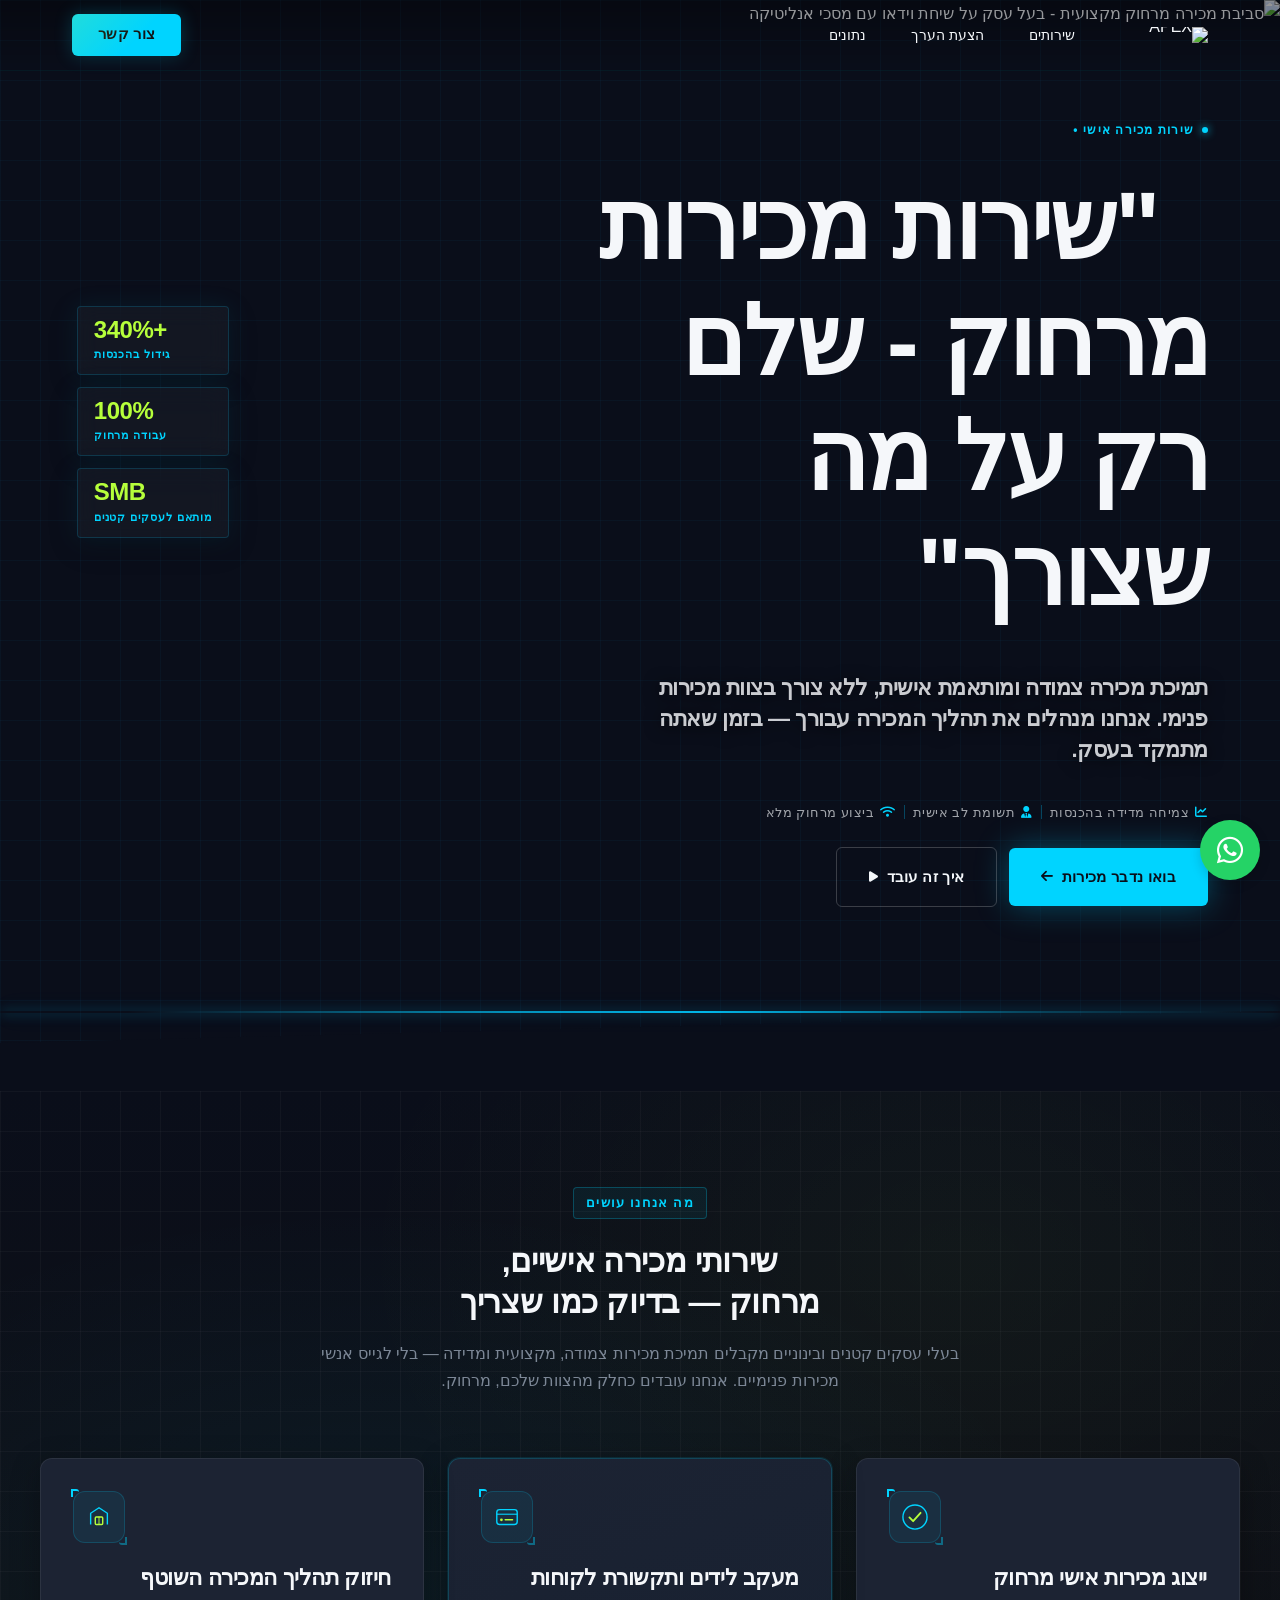
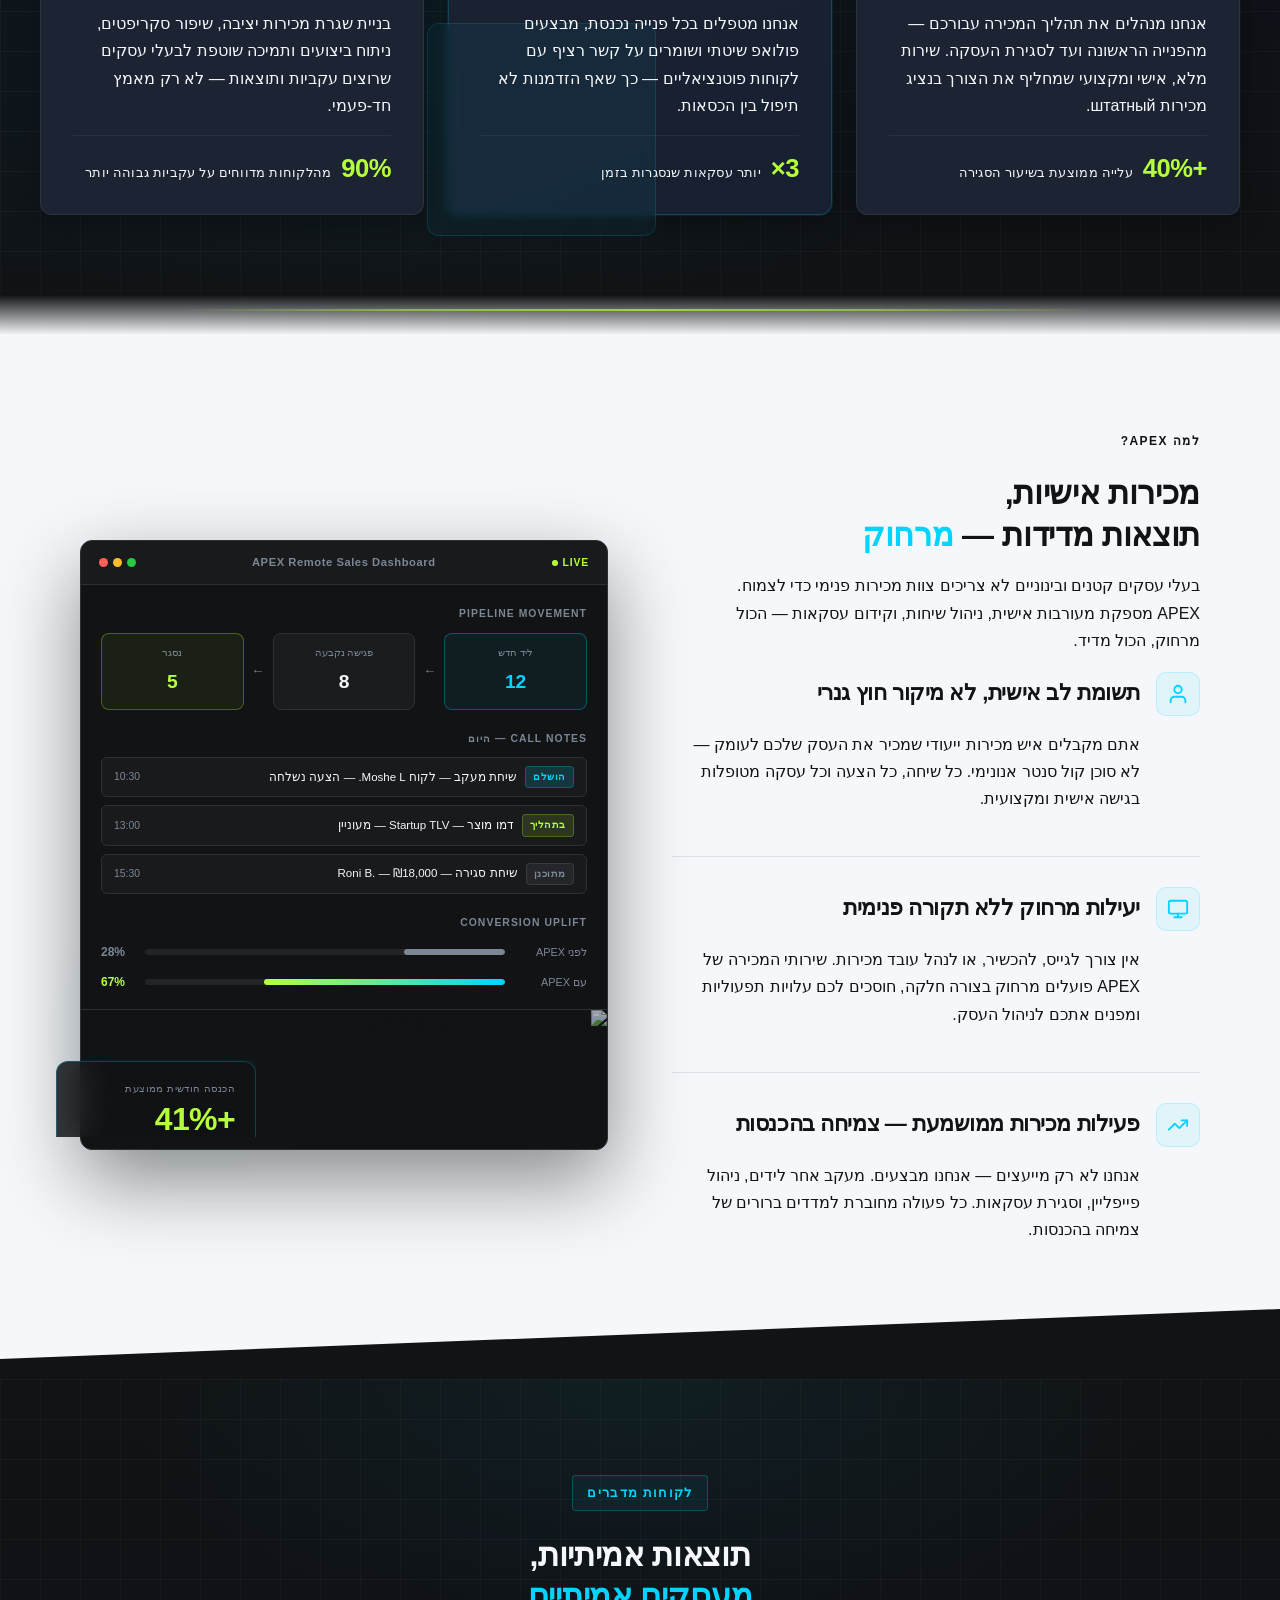
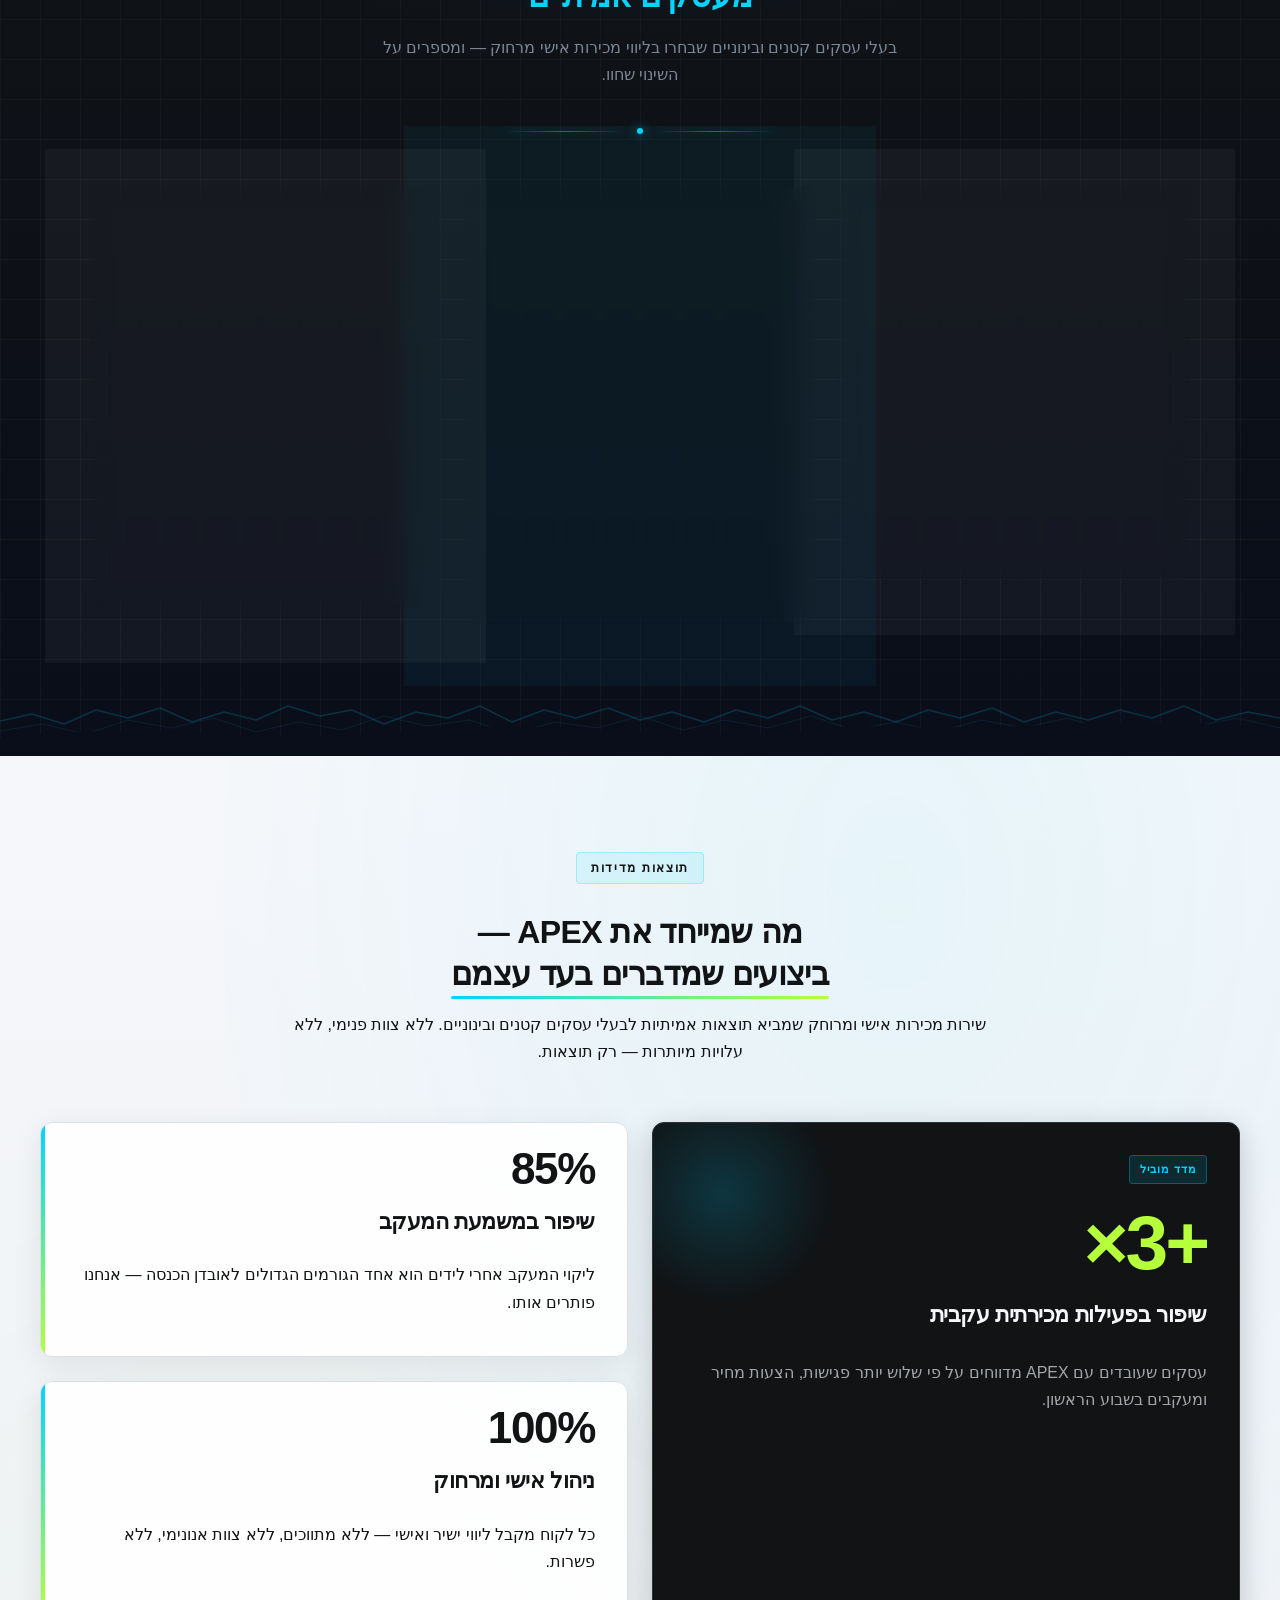
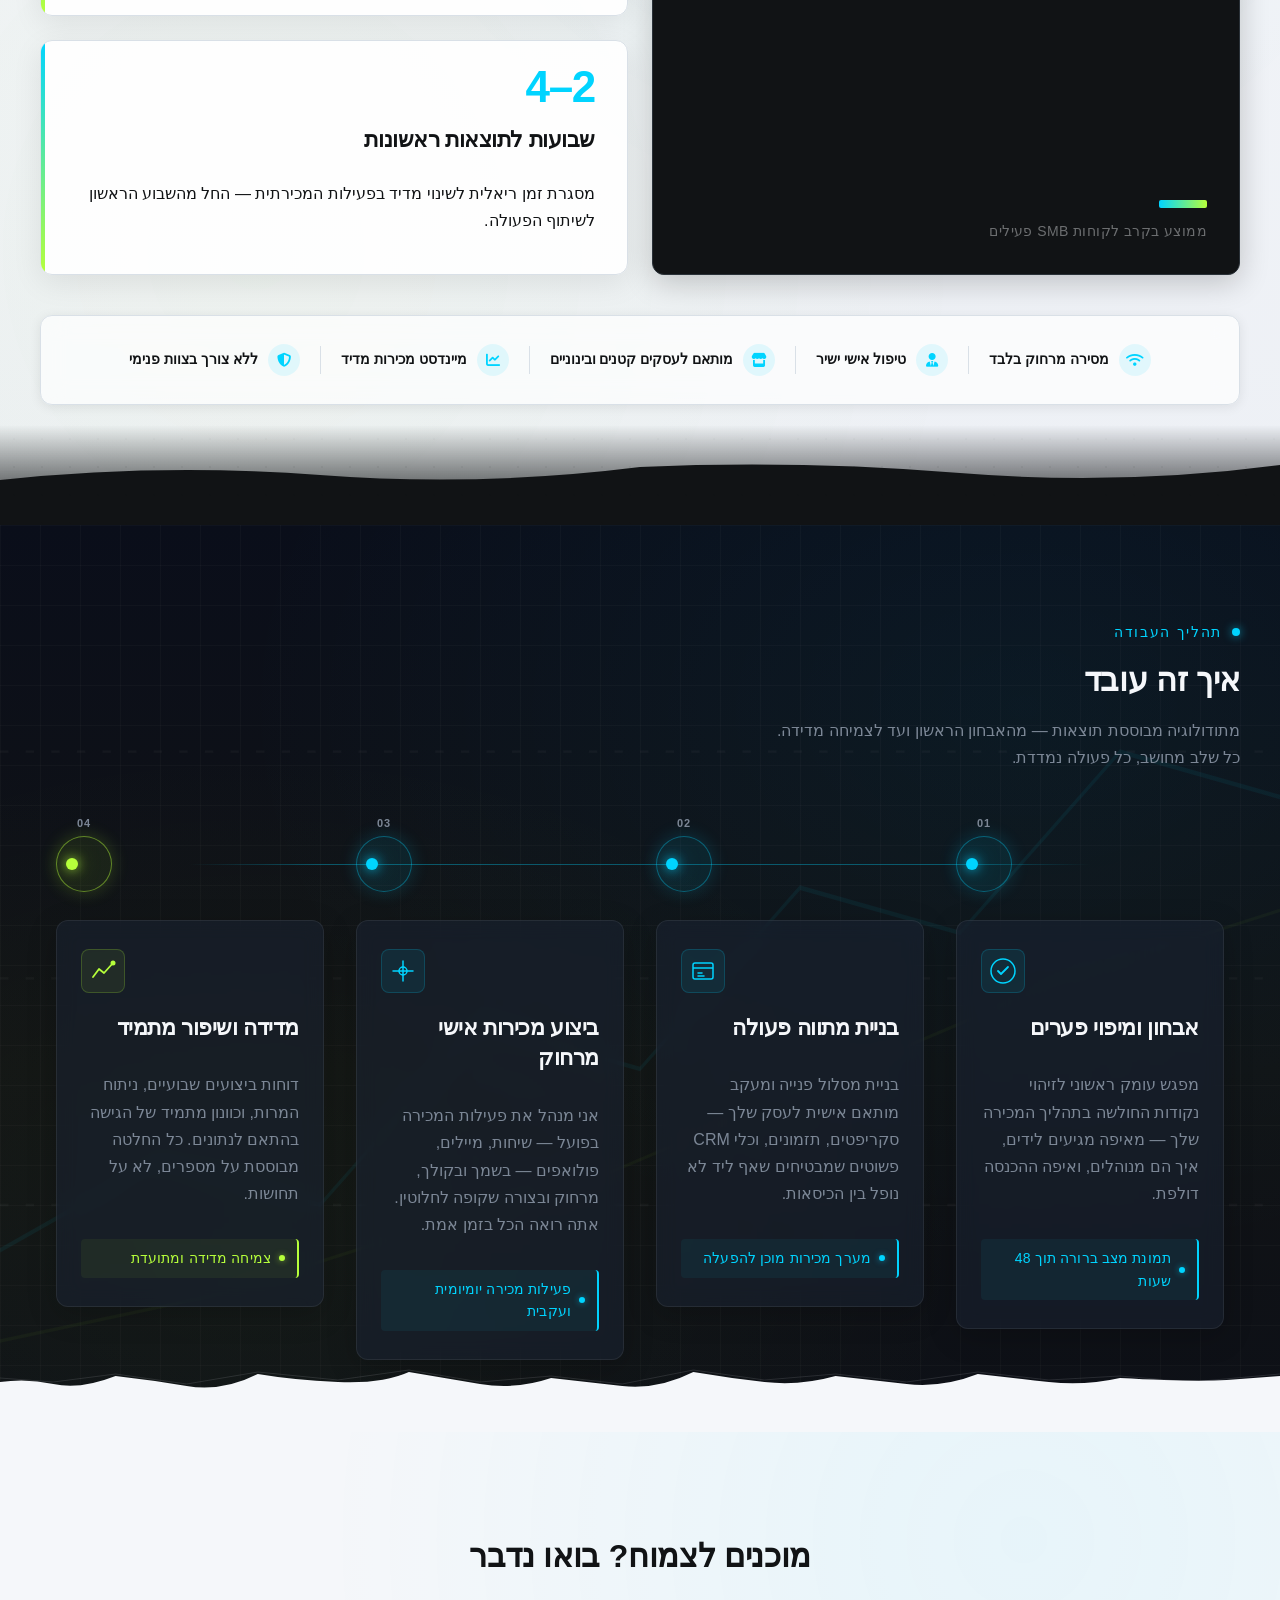
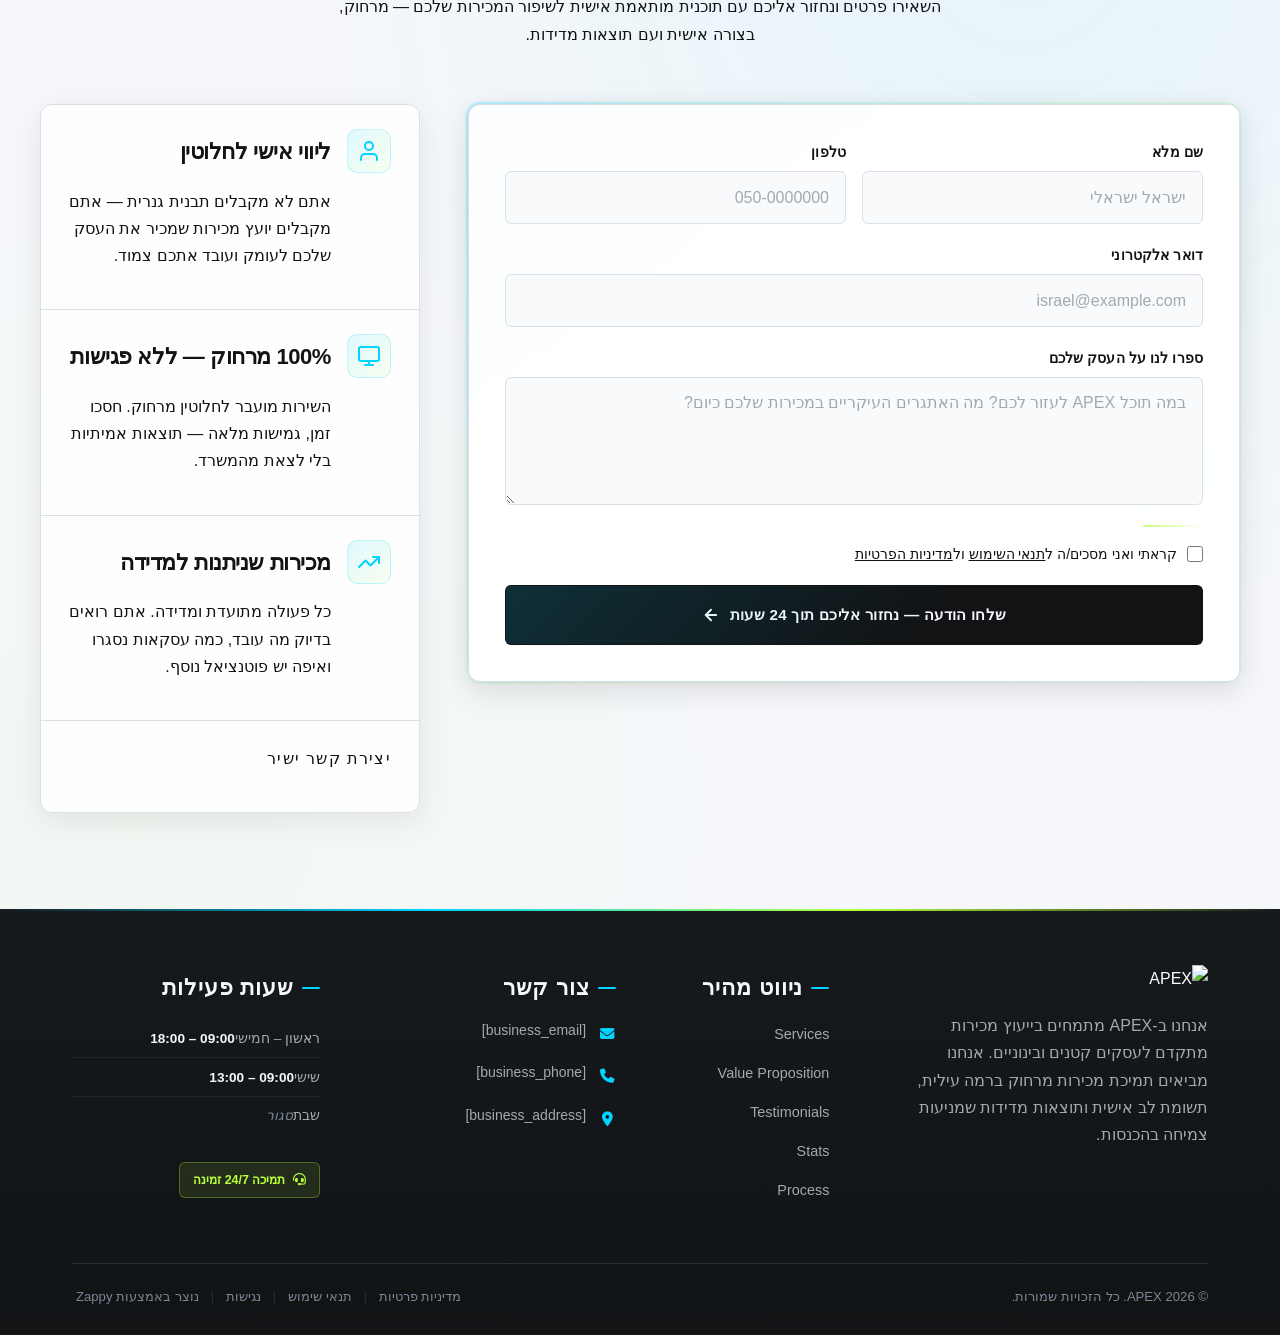
==== commit 34179f9c: "Incremental sync: 1 page(s) — update_text" ====
--- a/public/index.html
+++ b/public/index.html
@@ -1 +1 @@
-<!doctype html><html dir="rtl" lang="he"><head><meta charset="UTF-8"><meta content="width=device-width,initial-scale=1" name="viewport"><meta content="index, follow" name="robots"><title>asynchronous apex in salesforce — APEX</title><meta content="A remote personal sales service tailored for small and medium-sized business owners. The business focuses on providing hands-on, personalized sales support deli" name="description"><meta content="asynchronous apex in salesforce, batch apex in salesforce, sales consulting firms, sales consulting services" name="keywords"><link href="/assets/favicon.ico" rel="icon" type="image/x-icon"><link href="/assets/favicon-16x16.png" rel="icon" type="image/png" sizes="16x16"><link href="/assets/favicon-32x32.png" rel="icon" type="image/png" sizes="32x32"><link href="/assets/favicon-48x48.png" rel="icon" type="image/png" sizes="48x48"><link href="/assets/favicon-192x192.png" rel="icon" type="image/png" sizes="192x192"><link href="/assets/favicon-512x512.png" rel="icon" type="image/png" sizes="512x512"><link href="/assets/apple-touch-icon.png" rel="apple-touch-icon"><script>!function(){"use strict";var t="3f80b74a-181e-48f9-b37d-7d8735e72a82",e="https://api.zappy5.com/api/analytics/track",a=18e5,n=2592e6,o=!0,i=!0,r=!0;var s=function(){var e="zappy_visitor_"+t,a=null;try{if(a=localStorage.getItem(e)){var o=JSON.parse(a),i=Date.now();if(i-o.created<n)return o.lastSeen=i,localStorage.setItem(e,JSON.stringify(o)),o.id}}catch(t){console.warn("Zappy Analytics: LocalStorage not available")}var r="zv_"+Date.now()+"_"+Math.random().toString(36).substr(2,9);try{localStorage.setItem(e,JSON.stringify({id:r,created:Date.now(),lastSeen:Date.now()}))}catch(t){}return r}(),c=function(){var e="zappy_session_"+t,n=null;try{if(n=sessionStorage.getItem(e)){var o=JSON.parse(n),i=Date.now();if(i-o.timestamp<a)return o.timestamp=i,sessionStorage.setItem(e,JSON.stringify(o)),o.id}}catch(t){console.warn("Zappy Analytics: SessionStorage not available")}var r="zs_"+Date.now()+"_"+Math.random().toString(36).substr(2,9);try{sessionStorage.setItem(e,JSON.stringify({id:r,timestamp:Date.now()}))}catch(t){}return r}();function l(a,n){n=n||{};var o={website_id:t,event_type:a,page_path:window.location.pathname,referrer:document.referrer||"direct",visitor_id:s,session_id:c,metadata:n};if(navigator.sendBeacon){var i=new Blob([JSON.stringify(o)],{type:"application/json"});navigator.sendBeacon(e,i)}else fetch(e,{method:"POST",headers:{"Content-Type":"application/json"},body:JSON.stringify(o),keepalive:!0}).catch(function(t){console.warn("Zappy Analytics: Failed to track event",t)})}o&&l("pageview",{title:document.title,url:window.location.href}),i&&document.addEventListener("click",function(t){var e=t.target;if("BUTTON"===e.tagName||e.closest("button")){var a="BUTTON"===e.tagName?e:e.closest("button");l("click",{element:"button",text:a.textContent.trim().substring(0,100),id:a.id||null,class:a.className||null})}else if("A"===e.tagName||e.closest("a")){var n="A"===e.tagName?e:e.closest("a");l("navigation",{element:"link",text:n.textContent.trim().substring(0,100),href:n.href,external:n.hostname!==window.location.hostname})}},!0),r&&document.addEventListener("submit",function(t){var e=t.target;l("form_submit",{form_id:e.id||null,form_name:e.name||null,form_action:e.action||null,form_method:e.method||"GET"})},!0);var d=Date.now();window.addEventListener("beforeunload",function(){l("page_unload",{time_on_page:Math.floor((Date.now()-d)/1e3),page_path:window.location.pathname})}),window.zappyAnalytics={track:l,getVisitorId:function(){return s},getSessionId:function(){return c}}}()</script><meta content="asynchronous apex in salesforce — APEX" property="og:title"><meta content="A remote personal sales service tailored for small and medium-sized business owners. The business focuses on providing hands-on, personalized sales support deli" property="og:description"><meta content="summary_large_image" name="twitter:card"><meta content="asynchronous apex in salesforce — APEX" name="twitter:title"><meta content="A remote personal sales service tailored for small and medium-sized business owners. The business focuses on providing hands-on, personalized sales support deli" name="twitter:description"><meta content="website" property="og:type"><meta content="he_IL" property="og:locale"><link href="https://cdnjs.cloudflare.com/ajax/libs/font-awesome/6.4.0/css/all.min.css" rel="stylesheet"><style>.skip-link{position:absolute;top:0;left:0;transform:translateY(-200%);padding:12px 18px;background:var(--bg-dark,#1a1a1a);color:var(--text-light,#fff);font-weight:600;border-radius:0 0 8px 0;z-index:10000}.skip-link:focus{transform:none;outline:2px solid var(--ring,#fff);outline-offset:2px}:focus-visible{outline:2px solid var(--ring,currentColor);outline-offset:3px}</style><link href="/assets/favicon.ico" rel="icon" type="image/x-icon"><link href="/assets/favicon-16x16.png" rel="icon" type="image/png" sizes="16x16"><link href="/assets/favicon-32x32.png" rel="icon" type="image/png" sizes="32x32"><link href="/assets/favicon-48x48.png" rel="icon" type="image/png" sizes="48x48"><link href="/assets/favicon-192x192.png" rel="icon" type="image/png" sizes="192x192"><link href="/assets/favicon-512x512.png" rel="icon" type="image/png" sizes="512x512"><link href="/assets/apple-touch-icon.png" rel="apple-touch-icon"><link href="https://cdn.jsdelivr.net/npm/vanilla-cookieconsent@3/dist/cookieconsent.css" rel="stylesheet"><script src="https://cdn.jsdelivr.net/npm/vanilla-cookieconsent@3/dist/cookieconsent.umd.js"></script><script src="https://cdn.jsdelivr.net/gh/mickidum/acc_toolbar/acctoolbar/acctoolbar.min.js"></script><link href="/styles.css" rel="stylesheet"><style id="zappy-dropdown-submenu-styles">#navMenu li:has(.sub-menu),.nav-menu li:has(.sub-menu),.navbar li:has(.sub-menu),nav li:has(.sub-menu){position:relative}#navMenu .sub-menu,.nav-menu .sub-menu,.navbar .sub-menu,nav .sub-menu{display:block!important;position:absolute!important;top:100%;left:0;min-width:220px;background:#fff;border-radius:8px;box-shadow:0 8px 25px rgba(0,0,0,.15);padding:8px 0;opacity:0;visibility:hidden;transform:translateY(10px);transition:all .3s ease;z-index:1000;list-style:none;pointer-events:none}#navMenu li:hover>.sub-menu,.nav-menu li:hover>.sub-menu,.navbar li:hover>.sub-menu,nav li:hover>.sub-menu{opacity:1!important;visibility:visible!important;transform:translateY(0)!important;pointer-events:auto!important}.sub-menu li{list-style:none;margin:0;padding:0}.sub-menu a{display:block!important;padding:10px 16px!important;color:var(--text-dark,#333)!important;font-weight:500;text-decoration:none;white-space:nowrap;transition:background-color .2s}.sub-menu .zappy-nav-child>a{padding-left:28px!important;font-size:.9em!important;opacity:.85!important}[dir=rtl] .sub-menu .zappy-nav-child>a,html[lang=ar] .sub-menu .zappy-nav-child>a,html[lang=he] .sub-menu .zappy-nav-child>a{padding-left:10px!important;padding-right:28px!important}.sub-menu .zappy-nav-parent>a{font-weight:600!important}.sub-menu a:hover{background-color:#f5f5f5}[dir=rtl] .nav-menu .sub-menu,[dir=rtl] .navbar .sub-menu,[dir=rtl] nav .sub-menu,html[lang=ar] .nav-menu .sub-menu,html[lang=ar] .navbar .sub-menu,html[lang=ar] nav .sub-menu,html[lang=he] .nav-menu .sub-menu,html[lang=he] .navbar .sub-menu,html[lang=he] nav .sub-menu{left:auto!important;right:0!important}.sub-menu:empty,.sub-menu:not(:has(li)):not(:has(> a)),.sub-menu:not(:has(li:not(.zappy-hidden-menu-item))):not(:has(> a)){display:none!important;opacity:0!important;visibility:hidden!important;pointer-events:none!important}li:has(.menu-group-title):hover>.sub-menu{opacity:1!important;visibility:visible!important;transform:translateY(0)!important;pointer-events:auto!important}#navMenu>li>.menu-group-title,.nav-menu>li>.menu-group-title{display:inline-block;padding:.5rem 1rem;cursor:default;user-select:none}@media (max-width:768px){#navMenu .sub-menu,.nav-menu .sub-menu,.navbar .sub-menu,nav .sub-menu{position:static!important;transform:none!important;box-shadow:none!important;background:0 0!important;max-height:0;overflow:hidden;opacity:0;visibility:hidden;transition:max-height .3s ease,opacity .3s ease;padding:0!important;border-radius:0!important}#navMenu .sub-menu.mobile-expanded,.nav-menu .sub-menu.mobile-expanded,.navbar .sub-menu.mobile-expanded{max-height:none!important;overflow-y:visible!important;opacity:1!important;visibility:visible!important;padding:8px 0 8px 16px!important}[dir=rtl] .sub-menu.mobile-expanded,html[lang=he] .sub-menu.mobile-expanded{padding:8px 16px 8px 0!important}#navMenu li:hover>.sub-menu,.nav-menu li:hover>.sub-menu,.navbar li:hover>.sub-menu,nav li:hover>.sub-menu{opacity:0;visibility:hidden;pointer-events:none}#navMenu li>.sub-menu.mobile-expanded,.nav-menu li>.sub-menu.mobile-expanded,.navbar li>.sub-menu.mobile-expanded,nav li>.sub-menu.mobile-expanded{opacity:1!important;visibility:visible!important;pointer-events:auto!important}#navMenu li:has(.sub-menu),.nav-menu li:has(.sub-menu),.navbar li:has(.sub-menu),nav li:has(.sub-menu){display:flex!important;flex-wrap:wrap!important;align-items:center!important;position:relative!important;min-height:44px!important}#navMenu li:has(.sub-menu)>a,.nav-menu li:has(.sub-menu)>a,.navbar li:has(.sub-menu)>a,nav li:has(.sub-menu)>a{flex:1!important;min-width:0!important}#navMenu li:has(.sub-menu)>.menu-group-title,.nav-menu li:has(.sub-menu)>.menu-group-title,.navbar li:has(.sub-menu)>.menu-group-title,nav li:has(.sub-menu)>.menu-group-title{flex:1!important;min-width:0!important;padding:0!important;line-height:inherit!important}#navMenu li:has(.sub-menu)>.sub-menu,.nav-menu li:has(.sub-menu)>.sub-menu,.navbar li:has(.sub-menu)>.sub-menu,nav li:has(.sub-menu)>.sub-menu{flex-basis:100%!important;width:100%!important}#navMenu li:has(.sub-menu)>a [class*=arrow],#navMenu li:has(.sub-menu)>a [class*=chevron],.nav-menu li:has(.sub-menu)>a .fa-angle-down,.nav-menu li:has(.sub-menu)>a .fa-chevron-down,.nav-menu li:has(.sub-menu)>a [class*=arrow],.nav-menu li:has(.sub-menu)>a [class*=chevron],nav li:has(.sub-menu)>a [class*=arrow],nav li:has(.sub-menu)>a [class*=chevron]{display:none!important;visibility:hidden!important}.mobile-submenu-toggle{display:flex!important;align-items:center!important;justify-content:center!important;width:44px!important;height:auto!important;background:0 0!important;border:none!important;cursor:pointer!important;color:var(--text-light)!important;position:static!important;flex-shrink:0!important;align-self:stretch!important;z-index:2!important;padding:0!important;margin:0!important}.mobile-submenu-toggle::after{content:''!important;width:0!important;height:0!important;border-left:6px solid transparent!important;border-right:6px solid transparent!important;border-top:7px solid currentColor!important;transition:transform .3s ease!important}.mobile-submenu-toggle.expanded::after{transform:rotate(180deg)!important}.sub-menu a{padding:10px 0!important;display:block!important;color:var(--text-light)!important;white-space:normal!important}.sub-menu .zappy-nav-child>a{padding-left:28px!important;font-size:.9em!important;opacity:.85!important}[dir=rtl] .sub-menu .zappy-nav-child>a,html[lang=ar] .sub-menu .zappy-nav-child>a,html[lang=he] .sub-menu .zappy-nav-child>a{padding-left:0!important;padding-right:28px!important}.sub-menu .zappy-nav-parent>a{font-weight:600!important}#navMenu.active,.nav-menu.active{max-width:100vw!important;overflow-x:hidden!important;box-sizing:border-box!important}.navbar .sub-menu li a,.zappy-products-dropdown .sub-menu a,nav.navbar .sub-menu li a{color:var(--text-light)!important}}@media (min-width:769px){.mobile-submenu-toggle{display:none!important}}</style><style id="zappy-widget-visibility">html[dir=rtl] .whatsapp-float{right:20px!important;left:auto!important}html:not([dir]) .whatsapp-float,html[dir=ltr] .whatsapp-float{left:20px!important;right:auto!important}html[dir=rtl] #mic-access-tool-general-button,html[dir=rtl] #mic-init-access-tool #mic-access-tool-general-button,html[dir=rtl] #mic-init-access-tool .mic-access-tool-general-button,html[dir=rtl] ._access-icon,html[dir=rtl] .mic-access-tool-general-button{left:20px!important;right:auto!important}html:not([dir]) #mic-access-tool-general-button,html:not([dir]) #mic-init-access-tool #mic-access-tool-general-button,html:not([dir]) #mic-init-access-tool .mic-access-tool-general-button,html:not([dir]) ._access-icon,html:not([dir]) .mic-access-tool-general-button,html[dir=ltr] #mic-access-tool-general-button,html[dir=ltr] #mic-init-access-tool #mic-access-tool-general-button,html[dir=ltr] #mic-init-access-tool .mic-access-tool-general-button,html[dir=ltr] ._access-icon,html[dir=ltr] .mic-access-tool-general-button{right:20px!important;left:auto!important}@media (max-width:768px){.whatsapp-float{display:flex!important}}@media (min-width:769px){.whatsapp-float{display:flex!important}}@media (max-width:768px){#mic-access-tool-general-button,#mic-init-access-tool #mic-access-tool-general-button,#mic-init-access-tool .mic-access-tool-general-button,._access-icon,.mic-access-tool-general-button{display:flex!important;visibility:visible!important;opacity:1!important;pointer-events:auto!important}#mic-access-tool-box.opened-mic-access-tool,#mic-init-access-tool #mic-access-tool-box.opened-mic-access-tool,.mic-access-tool-box.opened-mic-access-tool{visibility:visible!important;opacity:1!important;pointer-events:auto!important}}@media (min-width:769px){#mic-access-tool-general-button,#mic-init-access-tool #mic-access-tool-general-button,#mic-init-access-tool .mic-access-tool-general-button,._access-icon,.mic-access-tool-general-button{display:flex!important;visibility:visible!important;opacity:1!important;pointer-events:auto!important}#mic-access-tool-box.opened-mic-access-tool,#mic-init-access-tool #mic-access-tool-box.opened-mic-access-tool,.mic-access-tool-box.opened-mic-access-tool{visibility:visible!important;opacity:1!important;pointer-events:auto!important}}</style></head><body><a href="#main" class="skip-link">דלג לתוכן הראשי</a><nav class="navbar" dir="rtl"><button class="mobile-toggle" aria-label="Menu" id="mobileToggle"><svg viewBox="0 0 24 24" fill="none" height="24" width="24" class="hamburger-icon"><path d="M3 12h18M3 6h18M3 18h18" stroke="currentColor" stroke-width="2" stroke-linecap="round"></path></svg> <svg viewBox="0 0 24 24" fill="none" height="24" width="24" class="close-icon" style="display:none"><path d="M18 6L6 18M6 6l12 12" stroke="currentColor" stroke-width="2" stroke-linecap="round"></path></svg></button> <button class="phone-header-btn" aria-label="Call" data-phone="[business_phone]"><svg viewBox="0 0 24 24" fill="currentColor" height="20" width="20"><path d="M22 16.92v3a2 2 0 0 1-2.18 2 19.79 19.79 0 0 1-8.63-3.07 19.5 19.5 0 0 1-6-6 19.79 19.79 0 0 1-3.07-8.67A2 2 0 0 1 4.11 2h3a2 2 0 0 1 2 1.72 12.84 12.84 0 0 0 .7 2.81 2 2 0 0 1-.45 2.11L8.09 9.91a16 16 0 0 0 6 6l1.27-1.27a2 2 0 0 1 2.11-.45 12.84 12.84 0 0 0 2.81.7A2 2 0 0 1 22 16.92z"></path></svg></button><div class="nav-container"><div class="nav-right-group"><div class="nav-brand"><a href="/" class="logo-link"><img alt="APEX" src="/assets/site-----image-1.webp" class="logo"></a></div><ul class="nav-menu" id="navMenu"><li><a href="#services">שירותים</a></li><li><a href="#value-proposition">הצעת הערך</a></li><li><a href="#stats">נתונים</a></li></ul></div><div class="nav-cta-container"><a href="#contact" class="nav-cta-btn">צור קשר</a></div></div></nav><script>window.addEventListener("load",function(){const e=document.querySelector(".navbar, nav, header");if(!e)return void console.log("[Navbar] Navbar element not found");let t=document.getElementById("mobileToggle")||document.querySelector(".mobile-toggle")||document.querySelector(".hamburger")||document.querySelector(".hamburger-menu")||document.querySelector(".menu-toggle")||document.querySelector(".burger-menu")||document.querySelector('[aria-label="Menu"]')||document.querySelector('[aria-label="תפריט"]');const n=document.querySelector(".phone-header-btn"),o=window.getComputedStyle(e);let r=o.backgroundColor;if(console.log("[Navbar] Initial navbar background:",r),"transparent"===r||"rgba(0, 0, 0, 0)"===r||r.startsWith("rgba")&&r.includes(", 0)")){const e=o.backgroundImage;if(e&&"none"!==e)console.log("[Navbar] Navbar has background image/gradient, using dark text"),r="rgb(240, 240, 240)";else{const e=window.getComputedStyle(document.body).backgroundColor;console.log("[Navbar] Navbar transparent, using body background:",e),r=e}}const a=r.match(/\d+/g);if(a&&a.length>=3){const e=(.299*parseInt(a[0])+.587*parseInt(a[1])+.114*parseInt(a[2]))/255;console.log("[Navbar] Mobile button colors preserved from Claude CSS (luminance:",e.toFixed(2)+")");const o=document.createElement("style");o.id="zappy-mobile-nav-fix";document.documentElement.lang;document.documentElement.dir,o.textContent='\n        /* Hide mobile buttons on desktop, show only on mobile */\n        @media (min-width: 769px) {\n          .mobile-toggle,\n          .phone-header-btn {\n            display: none !important;\n          }\n        }\n        \n        /* Show and position mobile buttons correctly on mobile */\n        @media (max-width: 768px) {\n          .navbar,\n          nav.navbar {\n            min-height: 70px !important;\n          }\n\n          .mobile-toggle,\n          .phone-header-btn {\n            position: absolute !important;\n            top: 0 !important;\n            bottom: 0 !important;\n            margin-top: auto !important;\n            margin-bottom: auto !important;\n            transform: none !important;\n            z-index: 1001 !important;\n            display: flex !important;\n            align-items: center !important;\n            justify-content: center !important;\n            width: 36px !important;\n            height: 36px !important;\n            border-radius: 50% !important;\n            border: none !important;\n            cursor: pointer !important;\n            padding: 6px !important;\n            background: none !important;\n            color: var(--nav-text, var(--text-light)) !important;\n            touch-action: manipulation !important;\n            -webkit-tap-highlight-color: transparent !important;\n          }\n\n          html[data-zappy-site-type="ecommerce"] .phone-header-btn,\n          body[data-zappy-site-type="ecommerce"] .phone-header-btn,\n          html[data-zappy-site-type="ecommerce"] header .phone-header-btn,\n          html[data-zappy-site-type="ecommerce"] nav .phone-header-btn {\n            display: none !important;\n            visibility: hidden !important;\n            width: 0 !important;\n            height: 0 !important;\n            min-width: 0 !important;\n            overflow: hidden !important;\n          }\n          \n          /* LTR positioning (default): hamburger LEFT, phone RIGHT */\n          html:not([dir="rtl"]):not([lang="he"]):not([lang="ar"]) .mobile-toggle,\n          html[dir="ltr"] .mobile-toggle {\n            left: 12px !important;\n            right: auto !important;\n          }\n          html:not([dir="rtl"]):not([lang="he"]):not([lang="ar"]) .phone-header-btn,\n          html[dir="ltr"] .phone-header-btn {\n            right: 12px !important;\n            left: auto !important;\n          }\n          \n          /* RTL positioning: hamburger RIGHT, phone LEFT */\n          html[dir="rtl"] .mobile-toggle,\n          html[lang="he"] .mobile-toggle,\n          html[lang="ar"] .mobile-toggle {\n            right: 12px !important;\n            left: auto !important;\n          }\n          html[dir="rtl"] .phone-header-btn,\n          html[lang="he"] .phone-header-btn,\n          html[lang="ar"] .phone-header-btn {\n            left: 12px !important;\n            right: auto !important;\n          }\n          \n          /* CRITICAL: Ensure nav-container has min-height on mobile */\n          /* All children are positioned absolutely/fixed on mobile, so height:auto collapses to 0 */\n          .nav-container {\n            min-height: 70px !important;\n            position: relative !important;\n          }\n          \n          /* Ensure SVG icons are properly sized and inherit color */\n          .mobile-toggle svg,\n          .phone-header-btn svg {\n            width: 24px !important;\n            height: 24px !important;\n            /* Don\'t force display - let JavaScript control hamburger/close toggle */\n          }\n          \n          /* Reset nav-cta-container on mobile - remove desktop box-shadow/padding */\n          /* that creates a visible ghost box when CTA button is hidden */\n          .nav-cta-container {\n            box-shadow: none !important;\n            padding: 0 !important;\n          }\n          \n          /* Hide nav-cta-container entirely on mobile when there\'s no lang-switcher */\n          /* (only the CTA button is inside, and it\'s hidden on mobile) */\n          .nav-cta-container:not(:has(.lang-switcher)) {\n            display: none !important;\n          }\n          \n          /* CRITICAL: Prevent hero image fade gradient from bleeding over headline text */\n          /* The .image-fade-gradient has bottom: -30px (extends below parent) */\n          /* On mobile stacked layout, this overlaps the h1 text below the image */\n          .hero-image-column {\n            overflow: hidden !important;\n          }\n          .image-fade-gradient {\n            bottom: 0 !important;\n          }\n          \n          /* Hide desktop language switcher on mobile - hamburger menu handles it */\n          /* High specificity to override stored CSS */\n          .lang-switcher,\n          .nav-cta-container .lang-switcher,\n          .nav-container .lang-switcher,\n          .navbar .lang-switcher,\n          .navbar .nav-cta-container .lang-switcher {\n            display: none !important;\n          }\n        }\n      ';const r=document.getElementById("zappy-mobile-nav-fix");r&&r.remove(),document.head.appendChild(o),console.log("[Navbar] Critical CSS injected for mobile nav positioning");const i=window.innerWidth<=768;if(t){const e=t.querySelector(".hamburger-icon"),n=t.querySelector(".close-icon");e&&(e.style.setProperty("width","24px","important"),e.style.setProperty("height","24px","important"),e.style.setProperty("display","block","important")),n&&(n.style.setProperty("width","24px","important"),n.style.setProperty("height","24px","important"),n.style.setProperty("display","none","important")),i?(t.style.setProperty("position","absolute","important"),t.style.setProperty("top","0","important"),t.style.setProperty("bottom","0","important"),t.style.setProperty("margin-top","auto","important"),t.style.setProperty("margin-bottom","auto","important"),t.style.setProperty("transform","none","important"),t.style.setProperty("z-index","1001","important"),t.style.removeProperty("left"),t.style.removeProperty("right"),console.log("[Navbar] Mobile toggle positioning applied (mobile viewport)")):(t.style.removeProperty("position"),t.style.removeProperty("top"),t.style.removeProperty("transform"),t.style.removeProperty("z-index"),t.style.removeProperty("left"),t.style.removeProperty("right"),console.log("[Navbar] Desktop viewport - cleared mobile toggle inline positioning"))}if(n){const e=n.querySelector("svg");e&&(e.style.width="24px",e.style.height="24px",e.setAttribute("width","24"),e.setAttribute("height","24")),i?(n.style.setProperty("position","absolute","important"),n.style.setProperty("top","0","important"),n.style.setProperty("bottom","0","important"),n.style.setProperty("margin-top","auto","important"),n.style.setProperty("margin-bottom","auto","important"),n.style.setProperty("transform","none","important"),n.style.setProperty("z-index","1001","important"),n.style.removeProperty("left"),n.style.removeProperty("right"),console.log("[Navbar] Phone button positioning applied (mobile viewport)")):(n.style.removeProperty("position"),n.style.removeProperty("top"),n.style.removeProperty("transform"),n.style.removeProperty("z-index"),n.style.removeProperty("left"),n.style.removeProperty("right"),console.log("[Navbar] Desktop viewport - cleared phone button inline positioning"))}}else console.log("[Navbar] Could not parse background color:",r);t=document.getElementById("mobileToggle")||document.querySelector(".mobile-toggle")||document.querySelector(".hamburger")||document.querySelector(".hamburger-menu")||document.querySelector(".menu-toggle")||document.querySelector(".burger-menu")||document.querySelector('[aria-label="Menu"]')||document.querySelector('[aria-label="תפריט"]');const i=document.getElementById("navMenu")||document.querySelector(".nav-menu")||document.querySelector(".nav-links")||document.querySelector("nav ul:not(.submenu)");if(!t||!i)return void console.log("[Navbar] Mobile toggle or menu not found:",{toggle:!!t,menu:!!i});i.id||(i.id="navMenu"),console.log("[Navbar] Initializing mobile menu...");const l=t.cloneNode(!0);t.parentNode.replaceChild(l,t);var s=0;function p(e){var t=Date.now();t-s<300||(s=t,function(e){e.preventDefault(),e.stopPropagation();const t=l.querySelector(".hamburger-icon"),n=l.querySelector(".close-icon");i.classList.contains("active")?(i.classList.remove("active"),t&&t.style.setProperty("display","block","important"),n&&n.style.setProperty("display","none","important"),document.body.style.overflow="",console.log("[Navbar] Menu closed")):(i.classList.add("active"),t&&t.style.setProperty("display","none","important"),n&&n.style.setProperty("display","block","important"),document.body.style.overflow="hidden",console.log("[Navbar] Menu opened"))}(e))}l.addEventListener("click",p),l.addEventListener("touchend",p),i.querySelectorAll("a").forEach(function(e){e.addEventListener("click",function(){if("#"===this.getAttribute("href"))return;const e=l.querySelector(".hamburger-icon"),t=l.querySelector(".close-icon");i.classList.remove("active"),e&&e.style.setProperty("display","block","important"),t&&t.style.setProperty("display","none","important"),document.body.style.overflow="",console.log("[Navbar] Menu closed (link clicked)")})});var m=i.querySelectorAll(".dropdown-toggle");m.forEach(function(e){e.addEventListener("click",function(e){e.preventDefault(),e.stopPropagation();var t=this.closest(".nav-dropdown");t&&(t.parentNode.querySelectorAll(".nav-dropdown.open").forEach(function(e){e!==t&&e.classList.remove("open")}),t.classList.toggle("open"),console.log("[Navbar] Dropdown toggled:",t.classList.contains("open")?"open":"closed"))})}),document.addEventListener("click",function(e){e.target.closest(".nav-dropdown")||document.querySelectorAll(".nav-dropdown.open").forEach(function(e){e.classList.remove("open")})}),console.log("[Navbar] Dropdown handlers initialized for "+m.length+" dropdowns"),n&&n.addEventListener("click",function(){const e=document.querySelectorAll('a[href^="tel:"]'),t=e.length>0?e[0].getAttribute("href").replace("tel:",""):"[business_phone]";window.location.href="tel:"+t,console.log("[Navbar] Phone button clicked")}),console.log("[Navbar] Mobile menu initialized successfully")})</script><main id="main"><section class="index-hero-section" data-band-index="0" data-layout-spec="בית-hero" dir="rtl" id="hero" data-hero-type="fullscreen-scrim"><div class="index-hero-bg"><img alt="סביבת מכירה מרחוק מקצועית - בעל עסק על שיחת וידאו עם מסכי אנליטיקה" src="/assets/site-index-hero-image-1.webp" data-context="Cinematic dark remote sales command center: a focused business owner in a modern home office on a video call with multiple analytics dashboards glowing on screens, city night skyline visible through a floor-to-ceiling window in the background, electric cyan and lime data visualizations, subtle light reflections on glass surfaces, high-stakes professional atmosphere, photorealistic brand film still aesthetic, deep dark tones with electric blue and green accent lighting" data-placeholder="index-hero-image-1" height="900" loading="eager" width="1440" data-element-id="img-1779104756044-n0dd8avls" data-element-type="image" data-hero-background="true" data-hero-bg="true" fetchpriority="high"></div><div class="index-hero-scrim" aria-hidden="true"></div><div class="index-hero-grid-pattern" aria-hidden="true"></div><div class="index-hero-kpi-chips" aria-hidden="true"><div class="index-hero-kpi-chip"><span class="index-hero-kpi-value">+340%</span> <span class="index-hero-kpi-label">גידול בהכנסות</span></div><div class="index-hero-kpi-chip"><span class="index-hero-kpi-value">100%</span> <span class="index-hero-kpi-label">עבודה מרחוק</span></div><div class="index-hero-kpi-chip"><span class="index-hero-kpi-value">SMB</span> <span class="index-hero-kpi-label">מותאם לעסקים קטנים</span></div></div><div class="index-hero-container"><div class="index-hero-overlay-group"><div class="index-hero-eyebrow"><span class="index-hero-eyebrow-dot" aria-hidden="true"></span> <span>שירות מכירה אישי •&nbsp;</span></div><h1 class="index-hero-h1">מכירות <span class="index-hero-accent-text" style="color:rgb(17, 19, 21) !important">אישיות ומקצועיות</span><br>לעסק שלך מרחוק</h1><h3 class="index-hero-subtitle">תמיכת מכירה צמודה ומותאמת אישית, ללא צורך בצוות מכירות פנימי. אנחנו מנהלים את תהליך המכירה עבורך — בזמן שאתה מתמקד בעסק.</h3><div class="index-hero-micro-line"><span class="index-hero-micro-item"><i class="fa-solid fa-chart-line" aria-hidden="true" data-element-id="icon-1779104756043-y6j9e9j31" data-element-type="icon" data-icon-type="fontawesome"></i> צמיחה מדידה בהכנסות </span><span class="index-hero-micro-sep" aria-hidden="true"></span> <span class="index-hero-micro-item"><i class="fa-solid fa-user-tie" aria-hidden="true"></i> תשומת לב אישית </span><span class="index-hero-micro-sep" aria-hidden="true"></span> <span class="index-hero-micro-item"><i class="fa-solid fa-wifi" aria-hidden="true" data-element-id="icon-1779104756043-nnqwud1oh" data-element-type="icon" data-icon-type="fontawesome"></i> ביצוע מרחוק מלא</span></div><div class="index-hero-ctas"><a href="#contact" class="index-hero-btn-primary" data-element-id="btn-1779104756040-gp21p8pqh" data-element-type="button" data-native-element="true"><span>בואו נדבר מכירות</span> <i class="fa-solid fa-arrow-left" aria-hidden="true"></i> </a><a href="#how-it-works" class="index-hero-btn-secondary" data-element-id="btn-1779104756040-xrgeirbue" data-element-type="button" data-native-element="true"><span>איך זה עובד</span> <i class="fa-solid fa-play" aria-hidden="true"></i></a></div></div></div><div class="index-hero-divider-wrapper"><div class="index-hero-cyan-line" aria-hidden="true"></div><svg viewBox="0 0 1440 80" aria-hidden="true" xmlns="http://www.w3.org/2000/svg" data-no-icon-edit="true" preserveAspectRatio="none" class="index-hero-divider-svg"><path d="M0,80 L0,32 L1440,0 L1440,80 Z" fill="#0A0E1A"></path></svg></div></section><section class="index-services-section" data-band-index="1" data-layout-spec="בית-services" dir="rtl" id="services"><div class="index-services-bg-texture" aria-hidden="true"></div><div class="index-services-container"><div class="index-services-intro"><span class="index-services-eyebrow">מה אנחנו עושים</span><h2 class="index-services-title">שירותי מכירה אישיים,<br>מרחוק — בדיוק כמו שצריך</h2><p class="index-services-subtitle">בעלי עסקים קטנים ובינוניים מקבלים תמיכת מכירות צמודה, מקצועית ומדידה — בלי לגייס אנשי מכירות פנימיים. אנחנו עובדים כחלק מהצוות שלכם, מרחוק.</p></div><div class="index-services-grid"><article class="index-services-card"><div class="index-services-card-icon-wrap"><svg viewBox="0 0 28 28" fill="none" height="28" width="28" data-element-type="icon" data-icon-type="svg" aria-hidden="true" xmlns="http://www.w3.org/2000/svg"><circle cx="14" cy="14" r="13" stroke="var(--secondary)" stroke-width="1.5"></circle><path d="M8 14.5l4 4 8-9" stroke="var(--accent)" stroke-width="2" stroke-linecap="round" stroke-linejoin="round"></path></svg></div><h3 class="index-services-card-title">ייצוג מכירות אישי מרחוק</h3><p class="index-services-card-desc">אנחנו מנהלים את תהליך המכירה עבורכם — מהפנייה הראשונה ועד לסגירת העסקה. שירות מלא, אישי ומקצועי שמחליף את הצורך בנציג מכירות штатный.</p><div class="index-services-card-proof"><span class="index-services-proof-kpi">+40%</span> <span class="index-services-proof-label">עלייה ממוצעת בשיעור הסגירה</span></div></article><article class="index-services-card index-services-card--center"><div class="index-services-card-backplate" aria-hidden="true"></div><div class="index-services-card-icon-wrap"><svg viewBox="0 0 28 28" fill="none" height="28" width="28" data-element-type="icon" data-icon-type="svg" aria-hidden="true" xmlns="http://www.w3.org/2000/svg"><rect height="16" width="22" x="3" y="6" rx="3" stroke="var(--secondary)" stroke-width="1.5"></rect><path d="M3 11h22" stroke="var(--secondary)" stroke-width="1.2"></path><circle cx="8" cy="17" r="1.5" fill="var(--accent)"></circle><path d="M12 17h8" stroke="var(--accent)" stroke-width="1.5" stroke-linecap="round"></path></svg></div><h3 class="index-services-card-title">מעקב לידים ותקשורת לקוחות</h3><p class="index-services-card-desc">אנחנו מטפלים בכל פנייה נכנסת, מבצעים פולואפ שיטתי ושומרים על קשר רציף עם לקוחות פוטנציאליים — כך שאף הזדמנות לא תיפול בין הכסאות.</p><div class="index-services-card-proof"><span class="index-services-proof-kpi">3×</span> <span class="index-services-proof-label">יותר עסקאות שנסגרות בזמן</span></div></article><article class="index-services-card"><div class="index-services-card-icon-wrap"><svg viewBox="0 0 28 28" fill="none" height="28" width="28" data-element-type="icon" data-icon-type="svg" aria-hidden="true" xmlns="http://www.w3.org/2000/svg"><path d="M5 22V10l9-6 9 6v12" stroke="var(--secondary)" stroke-width="1.5" stroke-linejoin="round"></path><rect height="8" width="8" x="10" y="14" rx="1" stroke="var(--accent)" stroke-width="1.5"></rect><path d="M14 14v8" stroke="var(--accent)" stroke-width="1" stroke-linecap="round"></path></svg></div><h3 class="index-services-card-title">חיזוק תהליך המכירה השוטף</h3><p class="index-services-card-desc">בניית שגרת מכירות יציבה, שיפור סקריפטים, ניתוח ביצועים ותמיכה שוטפת לבעלי עסקים שרוצים עקביות ותוצאות — לא רק מאמץ חד-פעמי.</p><div class="index-services-card-proof"><span class="index-services-proof-kpi">90%</span> <span class="index-services-proof-label">מהלקוחות מדווחים על עקביות גבוהה יותר</span></div></article></div></div><div class="index-services-divider-wrapper" aria-hidden="true"><div class="index-services-divider-gradient"></div><div class="index-services-divider-pulse-line"></div></div></section><section class="index-value-proposition-section" data-band-index="2" data-layout-spec="בית-value-proposition" dir="rtl" id="value-proposition"><div class="ivp-container"><div class="ivp-grid"><div class="ivp-content-col"><span class="ivp-eyebrow">למה APEX?</span><h2 class="ivp-heading">מכירות אישיות,<br>תוצאות מדידות — <span class="ivp-heading-accent">מרחוק</span></h2><p class="ivp-intro">בעלי עסקים קטנים ובינוניים לא צריכים צוות מכירות פנימי כדי לצמוח. APEX מספקת מעורבות אישית, ניהול שיחות, וקידום עסקאות — הכול מרחוק, הכול מדיד.</p><div class="ivp-values-stack"><div class="ivp-value-block"><div class="ivp-value-icon"><svg viewBox="0 0 24 24" fill="none" height="22" width="22" data-element-type="icon" data-icon-type="svg" aria-hidden="true" stroke="currentColor" stroke-linecap="round" stroke-linejoin="round" stroke-width="2"><path d="M20 21v-2a4 4 0 0 0-4-4H8a4 4 0 0 0-4 4v2"></path><circle cx="12" cy="7" r="4"></circle></svg></div><div class="ivp-value-text"><h3>תשומת לב אישית, לא מיקור חוץ גנרי</h3><p>אתם מקבלים איש מכירות ייעודי שמכיר את העסק שלכם לעומק — לא סוכן קול סנטר אנונימי. כל שיחה, כל הצעה וכל עסקה מטופלות בגישה אישית ומקצועית.</p></div></div><div class="ivp-value-block"><div class="ivp-value-icon"><svg viewBox="0 0 24 24" fill="none" height="22" width="22" data-element-type="icon" data-icon-type="svg" aria-hidden="true" stroke="currentColor" stroke-linecap="round" stroke-linejoin="round" stroke-width="2"><rect height="14" width="20" x="2" y="3" rx="2"></rect><path d="M8 21h8M12 17v4"></path></svg></div><div class="ivp-value-text"><h3>יעילות מרחוק ללא תקורה פנימית</h3><p>אין צורך לגייס, להכשיר, או לנהל עובד מכירות. שירותי המכירה של APEX פועלים מרחוק בצורה חלקה, חוסכים לכם עלויות תפעוליות ומפנים אתכם לניהול העסק.</p></div></div><div class="ivp-value-block"><div class="ivp-value-icon"><svg viewBox="0 0 24 24" fill="none" height="22" width="22" data-element-type="icon" data-icon-type="svg" aria-hidden="true" stroke="currentColor" stroke-linecap="round" stroke-linejoin="round" stroke-width="2"><polyline points="22 7 13.5 15.5 8.5 10.5 2 17"></polyline><polyline points="16 7 22 7 22 13"></polyline></svg></div><div class="ivp-value-text"><h3>פעילות מכירות ממושמעת — צמיחה בהכנסות</h3><p>אנחנו לא רק מייעצים — אנחנו מבצעים. מעקב אחר לידים, ניהול פייפליין, וסגירת עסקאות. כל פעולה מחוברת למדדים ברורים של צמיחה בהכנסות.</p></div></div></div></div><div class="ivp-visual-col"><div class="ivp-dashboard-wrapper"><div class="ivp-glow-decoration" aria-hidden="true"></div><div class="ivp-dashboard-panel"><div class="ivp-dash-header"><div class="ivp-dash-dots"><span></span><span></span><span></span></div><span class="ivp-dash-title">APEX Remote Sales Dashboard</span> <span class="ivp-dash-live"><span class="ivp-live-dot"></span>Live</span></div><div class="ivp-dash-body"><div class="ivp-dash-section-label">Pipeline Movement</div><div class="ivp-pipeline-row"><div class="ivp-pipeline-stage ivp-stage-active"><span class="ivp-stage-label">ליד חדש</span> <span class="ivp-stage-count">12</span></div><div class="ivp-pipeline-arrow" aria-hidden="true">←</div><div class="ivp-pipeline-stage"><span class="ivp-stage-label">פגישה נקבעה</span> <span class="ivp-stage-count">8</span></div><div class="ivp-pipeline-arrow" aria-hidden="true">←</div><div class="ivp-pipeline-stage ivp-stage-accent"><span class="ivp-stage-label">נסגר</span> <span class="ivp-stage-count">5</span></div></div><div class="ivp-dash-section-label">Call Notes — היום</div><div class="ivp-call-notes"><div class="ivp-call-note"><span class="ivp-call-badge ivp-badge-cyan">הושלם</span> <span class="ivp-call-text">שיחת מעקב — לקוח Moshe L. — הצעה נשלחה</span> <span class="ivp-call-time">10:30</span></div><div class="ivp-call-note"><span class="ivp-call-badge ivp-badge-lime">בתהליך</span> <span class="ivp-call-text">דמו מוצר — Startup TLV — מעוניין</span> <span class="ivp-call-time">13:00</span></div><div class="ivp-call-note"><span class="ivp-call-badge ivp-badge-muted">מתוכנן</span> <span class="ivp-call-text">שיחת סגירה — Roni B. — ₪18,000</span> <span class="ivp-call-time">15:30</span></div></div><div class="ivp-dash-section-label">Conversion Uplift</div><div class="ivp-conversion-row"><div class="ivp-conv-bar-wrap"><span class="ivp-conv-label">לפני APEX</span><div class="ivp-conv-bar-track"><div class="ivp-conv-bar ivp-bar-before" style="width:28%"></div></div><span class="ivp-conv-pct">28%</span></div><div class="ivp-conv-bar-wrap"><span class="ivp-conv-label">עם APEX</span><div class="ivp-conv-bar-track"><div class="ivp-conv-bar ivp-bar-after" style="width:67%"></div></div><span class="ivp-conv-pct ivp-pct-accent">67%</span></div></div></div><div class="ivp-dash-image-wrap"><img alt="מנהל מכירות מרחוק של APEX עובד עם לוח מחוונים ונתוני מכירות" src="/assets/site-index-value-proposition-image-1.webp" data-context="A sleek remote sales professional working on a modern laptop with multiple browser tabs showing CRM pipeline data, call logs, and revenue charts. Clean home-office setup with dark ambient lighting and a second monitor displaying colorful sales metrics. Professional, cinematic atmosphere conveying elite remote sales execution for a B2B consulting service." data-placeholder="index-value-proposition-image-1" height="340" loading="lazy" width="600" decoding="async"></div></div><div class="ivp-metric-tile"><div class="ivp-metric-tile-inner"><span class="ivp-metric-label">הכנסה חודשית ממוצעת</span> <span class="ivp-metric-value">+41%</span> <span class="ivp-metric-sub">לאחר 90 יום עם APEX</span></div></div></div></div></div></div><div class="ivp-divider-wrapper"><svg viewBox="0 0 1200 80" aria-hidden="true" xmlns="http://www.w3.org/2000/svg" data-no-icon-edit="true" preserveAspectRatio="none"><path d="M0,80 L0,60 L1200,10 L1200,80 Z" fill="#111315"></path></svg></div></section><section class="index-testimonials-section" data-band-index="3" data-layout-spec="בית-testimonials" dir="rtl" id="testimonials"><div class="its-bg-pattern" aria-hidden="true"></div><div class="its-container"><div class="its-intro"><span class="its-eyebrow">לקוחות מדברים</span><h2 class="its-heading">תוצאות אמיתיות,<br><span class="its-heading-accent">מעסקים אמיתיים</span></h2><p class="its-subheading">בעלי עסקים קטנים ובינוניים שבחרו בליווי מכירות אישי מרחוק — ומספרים על השינוי שחוו.</p></div><div class="its-divider" aria-hidden="true"><span class="its-divider-line"></span> <span class="its-divider-dot"></span> <span class="its-divider-line"></span></div><div class="its-cards-grid"><article class="its-card"><div class="its-quote-mark" aria-hidden="true">“</div><blockquote class="its-quote-text">לפני APEX, לידים נפלו בין הכיסאות. היום יש לנו מעקב מסודר אחרי כל פנייה, וזמן התגובה שלנו ירד מיממה לפחות משעתיים.</blockquote><footer class="its-card-footer"><div class="its-client-info"><span class="its-client-name">רועי לוי</span> <span class="its-client-role">מנכ"ל, חברת שירותי IT בינונית</span></div><div class="its-outcome-badge"><svg viewBox="0 0 14 14" fill="none" height="14" width="14" data-element-type="icon" data-icon-type="svg" aria-hidden="true" xmlns="http://www.w3.org/2000/svg"><path d="M2 10L6 6L9 9L12 4" stroke="currentColor" stroke-width="1.5" stroke-linecap="round" stroke-linejoin="round"></path></svg> <span>זמן תגובה ירד ב-80%</span></div></footer></article><article class="its-card its-card--featured"><div class="its-card-glow" aria-hidden="true"></div><div class="its-quote-mark its-quote-mark--accent" aria-hidden="true">“</div><blockquote class="its-quote-text">חיפשתי מישהו שיעשה את המכירות בשבילי בלי שאצטרך לגייס עובד. APEX נתן לי בדיוק את זה — ליווי אישי, מקצועי, ומרחוק לגמרי. ההכנסה החודשית שלי עלתה ב-35% תוך שלושה חודשים.</blockquote><footer class="its-card-footer"><div class="its-client-info"><span class="its-client-name">מיכל שפירא</span> <span class="its-client-role">בעלת עסק, ייעוץ ארגוני לעסקים קטנים</span></div><div class="its-outcome-badge its-outcome-badge--accent"><svg viewBox="0 0 14 14" fill="none" height="14" width="14" data-element-type="icon" data-icon-type="svg" aria-hidden="true" xmlns="http://www.w3.org/2000/svg"><path d="M2 10L6 6L9 9L12 4" stroke="currentColor" stroke-width="1.5" stroke-linecap="round" stroke-linejoin="round"></path></svg> <span>+35% הכנסה תוך 3 חודשים</span></div></footer></article><article class="its-card"><div class="its-quote-mark" aria-hidden="true">“</div><blockquote class="its-quote-text">המכירות שלנו היו לא עקביות — חודש טוב, חודש גרוע. מאז שהתחלנו לעבוד עם APEX יש לנו עקביות ברורה בהכנסות ותהליך מכירה שאפשר לסמוך עליו.</blockquote><footer class="its-card-footer"><div class="its-client-info"><span class="its-client-name">אורן כהן</span> <span class="its-client-role">שותף מנהל, סוכנות שיווק דיגיטלי</span></div><div class="its-outcome-badge"><svg viewBox="0 0 14 14" fill="none" height="14" width="14" data-element-type="icon" data-icon-type="svg" aria-hidden="true" xmlns="http://www.w3.org/2000/svg"><path d="M2 10L6 6L9 9L12 4" stroke="currentColor" stroke-width="1.5" stroke-linecap="round" stroke-linejoin="round"></path></svg> <span>עקביות הכנסות — כל חודש</span></div></footer></article></div></div><div class="its-divider-bottom" aria-hidden="true"><svg viewBox="0 0 1200 90" aria-hidden="true" xmlns="http://www.w3.org/2000/svg" data-no-icon-edit="true" preserveAspectRatio="none"><polyline points="0,55 30,48 60,58 90,44 120,52 150,42 180,56 210,46 240,54 270,40 300,50 330,44 360,58 390,46 420,52 450,40 480,56 510,44 540,52 570,42 600,54 630,46 660,56 690,44 720,52 750,40 780,54 810,46 840,56 870,44 900,52 930,42 960,56 990,46 1020,54 1050,44 1080,52 1110,40 1140,54 1170,46 1200,52" fill="none" stroke="rgba(0,212,255,0.18)" stroke-width="1.5" stroke-linecap="round" stroke-linejoin="round"></polyline><polyline points="0,65 40,58 80,68 120,54 160,62 200,52 240,66 280,56 320,64 360,50 400,60 440,54 480,68 520,56 560,62 600,50 640,64 680,54 720,62 760,50 800,64 840,56 880,66 920,54 960,62 1000,52 1040,64 1080,56 1120,60 1160,52 1200,62" fill="none" stroke="rgba(0,212,255,0.09)" stroke-width="1" stroke-linecap="round" stroke-linejoin="round"></polyline><path d="M0,90 L0,72 Q100,60 200,68 T400,62 Q500,58 600,66 T800,60 Q900,64 1000,58 T1200,64 L1200,90 Z" fill="#0A0E1A"></path></svg></div></section><section class="index-stats-section" data-band-index="4" data-layout-spec="בית-stats" dir="rtl" id="stats"><div class="index-stats-container"><div class="index-stats-header"><span class="index-stats-eyebrow">תוצאות מדידות</span><h2 class="index-stats-title">מה שמייחד את APEX —<br><span class="index-stats-title-accent">ביצועים שמדברים בעד עצמם</span></h2><p class="index-stats-subtitle">שירות מכירות אישי ומרוחק שמביא תוצאות אמיתיות לבעלי עסקים קטנים ובינוניים. ללא צוות פנימי, ללא עלויות מיותרות — רק תוצאות.</p></div><div class="index-stats-grid"><article class="index-stats-tile index-stats-tile--primary"><div class="index-stats-tile-inner"><div class="index-stats-tile-badge">מדד מוביל</div><div class="index-stats-metric-number">+3×</div><h3 class="index-stats-metric-label">שיפור בפעילות מכירתית עקבית</h3><p class="index-stats-metric-desc">עסקים שעובדים עם APEX מדווחים על פי שלוש יותר פגישות, הצעות מחיר ומעקבים בשבוע הראשון.</p><div class="index-stats-tile-line"></div><small class="index-stats-tile-note">ממוצע בקרב לקוחות SMB פעילים</small></div><div class="index-stats-tile-glow"></div></article><div class="index-stats-secondary-grid"><article class="index-stats-tile index-stats-tile--secondary"><div class="index-stats-metric-number index-stats-metric-number--sm">85%</div><h3 class="index-stats-metric-label">שיפור במשמעת המעקב</h3><p class="index-stats-metric-desc">ליקוי המעקב אחרי לידים הוא אחד הגורמים הגדולים לאובדן הכנסה — אנחנו פותרים אותו.</p></article><article class="index-stats-tile index-stats-tile--secondary"><div class="index-stats-metric-number index-stats-metric-number--sm">100%</div><h3 class="index-stats-metric-label">ניהול אישי ומרחוק</h3><p class="index-stats-metric-desc">כל לקוח מקבל ליווי ישיר ואישי — ללא מתווכים, ללא צוות אנונימי, ללא פשרות.</p></article><article class="index-stats-tile index-stats-tile--secondary"><div class="index-stats-metric-number index-stats-metric-number--sm index-stats-metric-number--accent">2–4</div><h3 class="index-stats-metric-label">שבועות לתוצאות ראשונות</h3><p class="index-stats-metric-desc">מסגרת זמן ריאלית לשינוי מדיד בפעילות המכירתית — החל מהשבוע הראשון לשיתוף הפעולה.</p></article></div></div><div class="index-stats-trust-strip"><div class="index-stats-trust-item"><span class="index-stats-trust-icon"><i class="fa-solid fa-wifi"></i></span> <span class="index-stats-trust-text">מסירה מרחוק בלבד</span></div><div class="index-stats-trust-divider"></div><div class="index-stats-trust-item"><span class="index-stats-trust-icon"><i class="fa-solid fa-user-tie"></i></span> <span class="index-stats-trust-text">טיפול אישי ישיר</span></div><div class="index-stats-trust-divider"></div><div class="index-stats-trust-item"><span class="index-stats-trust-icon"><i class="fa-solid fa-store"></i></span> <span class="index-stats-trust-text">מותאם לעסקים קטנים ובינוניים</span></div><div class="index-stats-trust-divider"></div><div class="index-stats-trust-item"><span class="index-stats-trust-icon"><i class="fa-solid fa-chart-line"></i></span> <span class="index-stats-trust-text">מיינדסט מכירות מדיד</span></div><div class="index-stats-trust-divider"></div><div class="index-stats-trust-item"><span class="index-stats-trust-icon"><i class="fa-solid fa-shield-halved"></i></span> <span class="index-stats-trust-text">ללא צורך בצוות פנימי</span></div></div></div><div class="index-stats-divider-wrapper" aria-hidden="true"><div class="index-stats-dot-grid"></div><svg viewBox="0 0 1200 100" aria-hidden="true" xmlns="http://www.w3.org/2000/svg" data-no-icon-edit="true" preserveAspectRatio="none"><defs><linearGradient id="statsRiseGrad" x1="0" x2="0" y1="0" y2="1"><stop offset="0%" stop-color="#111315" stop-opacity="0"></stop><stop offset="100%" stop-color="#111315" stop-opacity="1"></stop></linearGradient></defs><path d="M0,100 L0,55 Q150,38 300,50 T600,42 Q750,35 900,48 T1200,40 L1200,100 Z" fill="#111315"></path><rect height="100" width="1200" x="0" y="0" fill="url(#statsRiseGrad)"></rect></svg></div></section><section class="index-process-section" data-band-index="5" data-layout-spec="בית-process" dir="rtl" id="process"><div class="index-process-section__bg-graph" aria-hidden="true"><svg viewBox="0 0 1200 400" aria-hidden="true" xmlns="http://www.w3.org/2000/svg" data-no-icon-edit="true" preserveAspectRatio="none" class="index-process-section__graph-svg"><polyline points="0,320 150,280 300,300 450,220 600,240 750,160 900,180 1050,100 1200,120" fill="none" stroke="rgba(0,212,255,0.06)" stroke-width="2"></polyline><polyline points="0,360 200,340 400,310 550,290 700,260 850,230 1000,200 1200,170" fill="none" stroke="rgba(182,255,59,0.04)" stroke-width="1.5"></polyline><line x1="0" x2="1200" y1="200" y2="200" stroke="rgba(255,255,255,0.03)" stroke-dasharray="8 16" stroke-width="1"></line><line x1="0" x2="1200" y1="300" y2="300" stroke="rgba(255,255,255,0.03)" stroke-dasharray="8 16" stroke-width="1"></line><line x1="0" x2="1200" y1="100" y2="100" stroke="rgba(255,255,255,0.03)" stroke-dasharray="8 16" stroke-width="1"></line></svg></div><div class="index-process-section__grid-texture" aria-hidden="true"></div><div class="index-process-section__container"><div class="index-process-section__intro"><div class="index-process-section__intro-label"><span class="index-process-section__label-dot"></span> <small>תהליך העבודה</small></div><h2 class="index-process-section__heading">איך זה עובד</h2><p class="index-process-section__subheading">מתודולוגיה מבוססת תוצאות — מהאבחון הראשון ועד לצמיחה מדידה. כל שלב מחושב, כל פעולה נמדדת.</p></div><div class="index-process-section__roadmap"><div class="index-process-section__connector-line" aria-hidden="true"></div><article class="index-process-section__step"><div class="index-process-section__step-node"><span class="index-process-section__step-node-inner"></span> <span class="index-process-section__step-number">01</span></div><div class="index-process-section__step-content"><div class="index-process-section__step-icon" aria-hidden="true"><svg viewBox="0 0 28 28" fill="none" height="28" width="28" data-element-type="icon" data-icon-type="svg" xmlns="http://www.w3.org/2000/svg"><circle cx="14" cy="14" r="12" stroke="currentColor" stroke-width="1.5"></circle><path d="M9 14l3 3 7-7" stroke="currentColor" stroke-width="1.8" stroke-linecap="round" stroke-linejoin="round"></path></svg></div><h3 class="index-process-section__step-title">אבחון ומיפוי פערים</h3><p class="index-process-section__step-desc">מפגש עומק ראשוני לזיהוי נקודות החולשה בתהליך המכירה שלך — מאיפה מגיעים לידים, איך הם מנוהלים, ואיפה ההכנסה דולפת.</p><div class="index-process-section__step-result"><span class="index-process-section__result-dot"></span> <small>תמונת מצב ברורה תוך 48 שעות</small></div></div></article><article class="index-process-section__step"><div class="index-process-section__step-node"><span class="index-process-section__step-node-inner"></span> <span class="index-process-section__step-number">02</span></div><div class="index-process-section__step-content"><div class="index-process-section__step-icon" aria-hidden="true"><svg viewBox="0 0 28 28" fill="none" height="28" width="28" data-element-type="icon" data-icon-type="svg" xmlns="http://www.w3.org/2000/svg"><rect height="16" width="20" x="4" y="6" rx="2" stroke="currentColor" stroke-width="1.5"></rect><path d="M4 11h20" stroke="currentColor" stroke-width="1.5"></path><path d="M9 16h4M9 19h6" stroke="currentColor" stroke-width="1.5" stroke-linecap="round"></path></svg></div><h3 class="index-process-section__step-title">בניית מתווה פעולה</h3><p class="index-process-section__step-desc">בניית מסלול פנייה ומעקב מותאם אישית לעסק שלך — סקריפטים, תזמונים, וכלי CRM פשוטים שמבטיחים שאף ליד לא נופל בין הכיסאות.</p><div class="index-process-section__step-result"><span class="index-process-section__result-dot"></span> <small>מערך מכירות מוכן להפעלה</small></div></div></article><article class="index-process-section__step"><div class="index-process-section__step-node"><span class="index-process-section__step-node-inner"></span> <span class="index-process-section__step-number">03</span></div><div class="index-process-section__step-content"><div class="index-process-section__step-icon" aria-hidden="true"><svg viewBox="0 0 28 28" fill="none" height="28" width="28" data-element-type="icon" data-icon-type="svg" xmlns="http://www.w3.org/2000/svg"><path d="M14 4v20M4 14h20" stroke="currentColor" stroke-width="1.5" stroke-linecap="round"></path><circle cx="14" cy="14" r="4" stroke="currentColor" stroke-width="1.5"></circle></svg></div><h3 class="index-process-section__step-title">ביצוע מכירות אישי מרחוק</h3><p class="index-process-section__step-desc">אני מנהל את פעילות המכירה בפועל — שיחות, מיילים, פולואפים — בשמך ובקולך, מרחוק ובצורה שקופה לחלוטין. אתה רואה הכל בזמן אמת.</p><div class="index-process-section__step-result"><span class="index-process-section__result-dot"></span> <small>פעילות מכירה יומיומית ועקבית</small></div></div></article><article class="index-process-section__step index-process-section__step--last"><div class="index-process-section__step-node index-process-section__step-node--complete"><span class="index-process-section__step-node-inner"></span> <span class="index-process-section__step-number">04</span></div><div class="index-process-section__step-content"><div class="index-process-section__step-icon" aria-hidden="true"><svg viewBox="0 0 28 28" fill="none" height="28" width="28" data-element-type="icon" data-icon-type="svg" xmlns="http://www.w3.org/2000/svg"><polyline points="4,20 10,12 15,16 24,6" fill="none" stroke="currentColor" stroke-width="1.8" stroke-linecap="round" stroke-linejoin="round"></polyline><circle cx="24" cy="6" r="2.5" fill="currentColor"></circle></svg></div><h3 class="index-process-section__step-title">מדידה ושיפור מתמיד</h3><p class="index-process-section__step-desc">דוחות ביצועים שבועיים, ניתוח המרות, וכוונון מתמיד של הגישה בהתאם לנתונים. כל החלטה מבוססת על מספרים, לא על תחושות.</p><div class="index-process-section__step-result index-process-section__step-result--accent"><span class="index-process-section__result-dot index-process-section__result-dot--accent"></span> <small>צמיחה מדידה ומתועדת</small></div></div></article></div></div><div class="index-process-section__divider-wrapper"><svg viewBox="0 0 1440 72" aria-hidden="true" xmlns="http://www.w3.org/2000/svg" data-no-icon-edit="true" preserveAspectRatio="none"><polyline points="0,18 60,22 130,14 210,24 290,12 380,20 460,10 540,22 620,16 700,24 780,10 860,20 940,14 1020,22 1100,12 1180,20 1260,16 1340,22 1440,14" fill="none" stroke="rgba(245,247,250,0.12)" stroke-width="1"></polyline><path d="M0,72 L0,22 Q30,18 60,24 T130,16 Q170,20 210,26 T290,14 Q330,20 380,22 T460,12 Q500,18 540,24 T620,18 Q660,22 700,26 T780,12 Q820,18 860,22 T940,16 Q980,20 1020,24 T1100,14 Q1140,18 1180,22 T1260,18 Q1340,22 1380,20 L1440,16 L1440,72 Z" fill="var(--bg-light)"></path></svg></div></section><section class="index-contact-section" data-band-index="6" data-layout-spec="בית-contact" dir="rtl" id="contact"><div class="index-contact-container"><div class="index-contact-header"><h2 class="index-contact-title">מוכנים לצמוח? <span class="index-contact-accent">בואו נדבר</span></h2><p class="index-contact-subtitle">השאירו פרטים ונחזור אליכם עם תוכנית מותאמת אישית לשיפור המכירות שלכם — מרחוק, בצורה אישית ועם תוצאות מדידות.</p></div><div class="index-contact-grid"><div class="index-contact-form-wrapper"><div class="index-contact-form-glow"></div><form class="contact-form index-contact-form" novalidate=""><div class="index-contact-form-row"><div class="index-contact-field"><label class="index-contact-label" for="contact-name">שם מלא</label> <input class="index-contact-input" name="name" required="" type="text" id="contact-name" placeholder="ישראל ישראלי"></div><div class="index-contact-field"><label class="index-contact-label" for="contact-phone">טלפון</label> <input class="index-contact-input" name="phone" required="" type="tel" id="contact-phone" placeholder="050-0000000"></div></div><div class="index-contact-field"><label class="index-contact-label" for="contact-email">דואר אלקטרוני</label> <input class="index-contact-input" name="email" required="" type="email" id="contact-email" placeholder="israel@example.com"></div><div class="index-contact-field"><label class="index-contact-label" for="contact-message">ספרו לנו על העסק שלכם</label> <textarea class="index-contact-input index-contact-textarea" id="contact-message" name="message" placeholder="במה תוכל APEX לעזור לכם? מה האתגרים העיקריים במכירות שלכם כיום?" required="" rows="4"></textarea></div><div class="index-contact-accent-line"></div><div class="privacy-consent"><label class="privacy-consent-label"><input class="privacy-consent-checkbox" name="privacy_consent" required="" type="checkbox"> <span>קראתי ואני מסכים/ה ל<a href="/terms" target="_blank">תנאי השימוש</a> ול<a href="/privacy" target="_blank">מדיניות הפרטיות</a></span></label></div><button class="index-contact-btn" type="submit"><span>שלחו הודעה — נחזור אליכם תוך 24 שעות</span> <svg viewBox="0 0 24 24" fill="none" height="18" width="18" data-element-type="icon" data-icon-type="svg" aria-hidden="true" stroke="currentColor" stroke-linecap="round" stroke-linejoin="round" stroke-width="2.5"><line x1="19" x2="5" y1="12" y2="12"></line><polyline points="12 19 5 12 12 5"></polyline></svg></button></form></div><aside class="index-contact-reassurance"><div class="index-contact-trust-block"><div class="index-contact-trust-icon"><svg viewBox="0 0 24 24" fill="none" height="24" width="24" data-element-type="icon" data-icon-type="svg" stroke="currentColor" stroke-linecap="round" stroke-linejoin="round" stroke-width="2"><path d="M20 21v-2a4 4 0 0 0-4-4H8a4 4 0 0 0-4 4v2"></path><circle cx="12" cy="7" r="4"></circle></svg></div><div class="index-contact-trust-content"><h3 class="index-contact-trust-title">ליווי אישי לחלוטין</h3><p class="index-contact-trust-text">אתם לא מקבלים תבנית גנרית — אתם מקבלים יועץ מכירות שמכיר את העסק שלכם לעומק ועובד אתכם צמוד.</p></div></div><div class="index-contact-trust-block"><div class="index-contact-trust-icon"><svg viewBox="0 0 24 24" fill="none" height="24" width="24" data-element-type="icon" data-icon-type="svg" stroke="currentColor" stroke-linecap="round" stroke-linejoin="round" stroke-width="2"><rect height="14" width="20" x="2" y="3" rx="2"></rect><path d="M8 21h8M12 17v4"></path></svg></div><div class="index-contact-trust-content"><h3 class="index-contact-trust-title">100% מרחוק — ללא פגישות</h3><p class="index-contact-trust-text">השירות מועבר לחלוטין מרחוק. חסכו זמן, גמישות מלאה — תוצאות אמיתיות בלי לצאת מהמשרד.</p></div></div><div class="index-contact-trust-block"><div class="index-contact-trust-icon"><svg viewBox="0 0 24 24" fill="none" height="24" width="24" data-element-type="icon" data-icon-type="svg" stroke="currentColor" stroke-linecap="round" stroke-linejoin="round" stroke-width="2"><polyline points="22 7 13.5 15.5 8.5 10.5 2 17"></polyline><polyline points="16 7 22 7 22 13"></polyline></svg></div><div class="index-contact-trust-content"><h3 class="index-contact-trust-title">מכירות שניתנות למדידה</h3><p class="index-contact-trust-text">כל פעולה מתועדת ומדידה. אתם רואים בדיוק מה עובד, כמה עסקאות נסגרו ואיפה יש פוטנציאל נוסף.</p></div></div><div class="index-contact-details"><p class="index-contact-details-label">יצירת קשר ישיר</p><ul class="index-contact-details-list"></ul></div></aside></div></div></section></main><footer class="site-footer" aria-label="כותרת תחתונה של האתר" dir="rtl"><div class="footer-container"><div class="footer-top"><div class="footer-col footer-brand"><img alt="APEX" src="/assets/apex-sales-consulting-logo.webp" class="logo"><p class="footer-tagline">אנחנו ב-APEX מתמחים בייעוץ מכירות מתקדם לעסקים קטנים ובינוניים. אנחנו מביאים תמיכת מכירות מרחוק ברמה עילית, תשומת לב אישית ותוצאות מדידות שמניעות צמיחה בהכנסות.</p><div class="footer-social"></div></div><div class="footer-col footer-links"><h3 class="footer-heading"><span class="heading-accent"></span>ניווט מהיר</h3><ul class="footer-nav"><li><a href="#services">Services</a></li><li><a href="#value-proposition">Value Proposition</a></li><li><a href="#testimonials">Testimonials</a></li><li><a href="#stats">Stats</a></li><li><a href="#process">Process</a></li></ul></div><div class="footer-col footer-contact-col"><h3 class="footer-heading"><span class="heading-accent"></span>צור קשר</h3><ul class="footer-contact"><li><span class="contact-icon"><i class="fas fa-envelope"></i></span> <span class="contact-text"><a href="mailto:[business_email]">[business_email]</a></span></li><li><span class="contact-icon"><i class="fas fa-phone"></i></span> <span class="contact-text"><a href="tel:[business_phone]">[business_phone]</a></span></li><li><a href="/"><span class="contact-icon"><i class="fas fa-map-marker-alt"></i></span> <span class="contact-text">[business_address]</span></a></li></ul></div><div class="footer-col footer-hours"><h3 class="footer-heading"><span class="heading-accent"></span>שעות פעילות</h3><ul class="hours-list"><li><a href="/"><span class="day">ראשון – חמישי</span><span class="time">09:00 – 18:00</span></a></li><li><a href="/"><span class="day">שישי</span><span class="time">09:00 – 13:00</span></a></li><li><a href="/"><span class="day">שבת</span><span class="time closed">סגור</span></a></li></ul><div class="support-badge"><i class="fas fa-headset"></i> תמיכה 24/7 זמינה</div></div></div><div class="footer-divider"></div><div class="footer-bottom"><div class="footer-copyright">© 2026 APEX. כל הזכויות שמורות.</div><div class="footer-legal"><a href="/privacy">מדיניות פרטיות</a> <span class="legal-sep">|</span> <a href="/terms">תנאי שימוש</a> <span class="legal-sep">|</span> <a href="/accessibility">נגישות</a> <span class="legal-sep">|</span> <a href="https://zappy5.com" class="zappy-attribution" target="_blank">נוצר באמצעות Zappy</a></div></div></div></footer><a href="https://wa.me/[whatsapp_handle]" class="whatsapp-float" aria-label="WhatsApp"><i class="fa-whatsapp fab"></i></a><div data-integration="accessibility:toolbar"></div><script src="/script.js"></script><script id="zappy-mobile-submenu-script">!function(){function e(){if(window.innerWidth>768)return document.querySelectorAll(".mobile-submenu-toggle").forEach(function(e){e.remove()}),void document.querySelectorAll(".sub-menu.mobile-expanded").forEach(function(e){e.classList.remove("mobile-expanded")});document.querySelectorAll(".nav-menu li:has(.sub-menu), nav li:has(.sub-menu), .navbar li:has(.sub-menu), #navMenu li:has(.sub-menu)").forEach(function(e){if(!e.querySelector(".mobile-submenu-toggle")){var t=e.querySelector(".sub-menu"),n=e.querySelector(":scope > a");if(t&&n){var o=document.createElement("button");o.className="mobile-submenu-toggle",o.setAttribute("aria-label","Toggle submenu"),o.setAttribute("type","button"),n.insertAdjacentElement("afterend",o),o.addEventListener("click",function(e){e.preventDefault(),e.stopPropagation(),document.querySelectorAll(".sub-menu.mobile-expanded").forEach(function(e){if(e!==t){e.classList.remove("mobile-expanded");var n=e.parentElement.querySelector(".mobile-submenu-toggle");n&&n.classList.remove("expanded")}}),t.classList.toggle("mobile-expanded"),o.classList.toggle("expanded")})}}})}var t;"loading"===document.readyState?document.addEventListener("DOMContentLoaded",e):e(),window.addEventListener("resize",function(){clearTimeout(t),t=setTimeout(e,250)});var n=new MutationObserver(function(t){t.forEach(function(t){if("attributes"===t.type){var n=t.target;n.classList&&(n.classList.contains("active")||n.classList.contains("open"))&&setTimeout(e,100)}})});setTimeout(function(){document.querySelectorAll(".mobile-menu, .nav-menu, #navMenu, nav").forEach(function(e){n.observe(e,{attributes:!0,attributeFilter:["class","style"]})})},500)}()</script><script id="zappy-navbar-scroll-effect">!function(){var e=document.querySelector("nav.navbar,.navbar:not(.zappy-catalog-menu)"),t=document.querySelector(".zappy-catalog-menu,#zappy-catalog-menu");if(e){var r="rgba(245,247,250,0.85)",o=getComputedStyle(document.documentElement),a=o.getPropertyValue("--text-dark").trim()||"#1a1a1a",s=(o.getPropertyValue("--text-light").trim(),a);e.style.transition="background 0.3s ease,backdrop-filter 0.3s ease,-webkit-backdrop-filter 0.3s ease,box-shadow 0.3s ease",t&&(t.style.transition="background 0.3s ease,backdrop-filter 0.3s ease,-webkit-backdrop-filter 0.3s ease");var n="a,.navbar-brand,.navbar-brand a,.dropdown-toggle,.mobile-toggle,.phone-header-btn,.mobile-hamburger-btn,.mobile-close-btn,.mobile-submenu-toggle,.nav-link",l=["cart-link","login-link","nav-search-toggle","search-toggle"];window.addEventListener("scroll",f,{passive:!0}),window.addEventListener("resize",f,{passive:!0}),f();var i=document.querySelector('section[class*="hero"],[data-hero-type],main>section:first-child'),d=!1;if(i){var p=getComputedStyle(i),c=p.backgroundImage;if(c&&"none"!==c)if(-1!==c.indexOf("url(")){var b=p.backgroundColor.match(/\d+/g);d=!(b&&b.length>=3)||h(parseInt(b[0]),parseInt(b[1]),parseInt(b[2]))<.4}else if(-1!==c.indexOf("gradient")){var y=c.match(/rgba?\(\s*(\d+)\s*,\s*(\d+)\s*,\s*(\d+)/g);if(y&&y.length>0){for(var g=0,m=0;m<y.length;m++){var u=y[m].match(/\d+/g);g+=h(parseInt(u[0]),parseInt(u[1]),parseInt(u[2]))}d=g/y.length<.4}else d=!0}else d=!0;else{var k=p.backgroundColor.match(/\d+/g);k&&k.length>=3&&(d=h(parseInt(k[0]),parseInt(k[1]),parseInt(k[2]))<.4)}}d||(window.removeEventListener("scroll",f),window.removeEventListener("resize",f),e.classList.add("scrolled"),window.innerWidth>768&&(e.style.setProperty("--frosted-text",s),e.style.setProperty("background-image","none","important"),e.style.setProperty("background-color",r,"important"),e.style.backdropFilter="blur(12px)",e.style.webkitBackdropFilter="blur(12px)",e.style.boxShadow="0 2px 16px rgba(0,0,0,0.12)",w(e,s)),t&&(t.classList.add("scrolled"),window.innerWidth>768&&(t.style.setProperty("background",r,"important"),t.style.setProperty("backdrop-filter","blur(12px)","important"),t.style.setProperty("-webkit-backdrop-filter","blur(12px)","important"),w(t,s))),window._zappyNavNoDarkHero=!0)}function w(e,t){for(var r=e.querySelectorAll(n),o=0;o<r.length;o++){var a=!1;(r[o].closest(".sub-menu")||r[o].closest(".dropdown-menu"))&&(a=!0);for(var s=0;s<l.length;s++)if(r[o].classList.contains(l[s])){a=!0;break}a||r[o].style.setProperty("color",t,"important")}}function v(e){for(var t=e.querySelectorAll(n),r=0;r<t.length;r++)t[r].closest(".sub-menu")||t[r].closest(".dropdown-menu")||t[r].style.removeProperty("color")}function f(){if(!window._zappyNavNoDarkHero){if(window.innerWidth<=768)return e.classList.remove("scrolled"),v(e),void(t&&(t.classList.remove("scrolled"),v(t)));(window.scrollY||window.pageYOffset)>60?(e.classList.add("scrolled"),e.style.setProperty("background-color",r,"important"),e.style.setProperty("background-image","none","important"),e.style.setProperty("--frosted-text",s),e.style.backdropFilter="blur(12px)",e.style.webkitBackdropFilter="blur(12px)",e.style.boxShadow="0 2px 16px rgba(0,0,0,0.12)",w(e,s),t&&(t.classList.add("scrolled"),t.style.setProperty("background",r,"important"),t.style.setProperty("backdrop-filter","blur(12px)","important"),t.style.setProperty("-webkit-backdrop-filter","blur(12px)","important"),w(t,s))):(e.classList.remove("scrolled"),e.style.setProperty("background-color","transparent","important"),e.style.removeProperty("background-image"),e.style.removeProperty("--frosted-text"),e.style.backdropFilter="none",e.style.webkitBackdropFilter="none",e.style.boxShadow="none",v(e),t&&(t.classList.remove("scrolled"),t.style.setProperty("background","transparent","important"),t.style.setProperty("backdrop-filter","none","important"),t.style.setProperty("-webkit-backdrop-filter","none","important"),v(t)))}}function h(e,t,r){return t/=255,r/=255,.2126*(e=(e/=255)<=.03928?e/12.92:Math.pow((e+.055)/1.055,2.4))+.7152*(t=t<=.03928?t/12.92:Math.pow((t+.055)/1.055,2.4))+.0722*(r=r<=.03928?r/12.92:Math.pow((r+.055)/1.055,2.4))}}()</script></body></html>+<!doctype html><html dir="rtl" lang="he"><head><meta charset="UTF-8"><meta content="width=device-width,initial-scale=1" name="viewport"><meta content="index, follow" name="robots"><title>asynchronous apex in salesforce — APEX</title><meta content="A remote personal sales service tailored for small and medium-sized business owners. The business focuses on providing hands-on, personalized sales support deli" name="description"><meta content="asynchronous apex in salesforce, batch apex in salesforce, sales consulting firms, sales consulting services" name="keywords"><link href="/assets/favicon.ico" rel="icon" type="image/x-icon"><link href="/assets/favicon-16x16.png" rel="icon" type="image/png" sizes="16x16"><link href="/assets/favicon-32x32.png" rel="icon" type="image/png" sizes="32x32"><link href="/assets/favicon-48x48.png" rel="icon" type="image/png" sizes="48x48"><link href="/assets/favicon-192x192.png" rel="icon" type="image/png" sizes="192x192"><link href="/assets/favicon-512x512.png" rel="icon" type="image/png" sizes="512x512"><link href="/assets/apple-touch-icon.png" rel="apple-touch-icon"><script>!function(){"use strict";var t="3f80b74a-181e-48f9-b37d-7d8735e72a82",e="https://api.zappy5.com/api/analytics/track",a=18e5,n=2592e6,o=!0,i=!0,r=!0;var s=function(){var e="zappy_visitor_"+t,a=null;try{if(a=localStorage.getItem(e)){var o=JSON.parse(a),i=Date.now();if(i-o.created<n)return o.lastSeen=i,localStorage.setItem(e,JSON.stringify(o)),o.id}}catch(t){console.warn("Zappy Analytics: LocalStorage not available")}var r="zv_"+Date.now()+"_"+Math.random().toString(36).substr(2,9);try{localStorage.setItem(e,JSON.stringify({id:r,created:Date.now(),lastSeen:Date.now()}))}catch(t){}return r}(),c=function(){var e="zappy_session_"+t,n=null;try{if(n=sessionStorage.getItem(e)){var o=JSON.parse(n),i=Date.now();if(i-o.timestamp<a)return o.timestamp=i,sessionStorage.setItem(e,JSON.stringify(o)),o.id}}catch(t){console.warn("Zappy Analytics: SessionStorage not available")}var r="zs_"+Date.now()+"_"+Math.random().toString(36).substr(2,9);try{sessionStorage.setItem(e,JSON.stringify({id:r,timestamp:Date.now()}))}catch(t){}return r}();function l(a,n){n=n||{};var o={website_id:t,event_type:a,page_path:window.location.pathname,referrer:document.referrer||"direct",visitor_id:s,session_id:c,metadata:n};if(navigator.sendBeacon){var i=new Blob([JSON.stringify(o)],{type:"application/json"});navigator.sendBeacon(e,i)}else fetch(e,{method:"POST",headers:{"Content-Type":"application/json"},body:JSON.stringify(o),keepalive:!0}).catch(function(t){console.warn("Zappy Analytics: Failed to track event",t)})}o&&l("pageview",{title:document.title,url:window.location.href}),i&&document.addEventListener("click",function(t){var e=t.target;if("BUTTON"===e.tagName||e.closest("button")){var a="BUTTON"===e.tagName?e:e.closest("button");l("click",{element:"button",text:a.textContent.trim().substring(0,100),id:a.id||null,class:a.className||null})}else if("A"===e.tagName||e.closest("a")){var n="A"===e.tagName?e:e.closest("a");l("navigation",{element:"link",text:n.textContent.trim().substring(0,100),href:n.href,external:n.hostname!==window.location.hostname})}},!0),r&&document.addEventListener("submit",function(t){var e=t.target;l("form_submit",{form_id:e.id||null,form_name:e.name||null,form_action:e.action||null,form_method:e.method||"GET"})},!0);var d=Date.now();window.addEventListener("beforeunload",function(){l("page_unload",{time_on_page:Math.floor((Date.now()-d)/1e3),page_path:window.location.pathname})}),window.zappyAnalytics={track:l,getVisitorId:function(){return s},getSessionId:function(){return c}}}()</script><meta content="asynchronous apex in salesforce — APEX" property="og:title"><meta content="A remote personal sales service tailored for small and medium-sized business owners. The business focuses on providing hands-on, personalized sales support deli" property="og:description"><meta content="summary_large_image" name="twitter:card"><meta content="asynchronous apex in salesforce — APEX" name="twitter:title"><meta content="A remote personal sales service tailored for small and medium-sized business owners. The business focuses on providing hands-on, personalized sales support deli" name="twitter:description"><meta content="website" property="og:type"><meta content="he_IL" property="og:locale"><link href="https://cdnjs.cloudflare.com/ajax/libs/font-awesome/6.4.0/css/all.min.css" rel="stylesheet"><style>.skip-link{position:absolute;top:0;left:0;transform:translateY(-200%);padding:12px 18px;background:var(--bg-dark,#1a1a1a);color:var(--text-light,#fff);font-weight:600;border-radius:0 0 8px 0;z-index:10000}.skip-link:focus{transform:none;outline:2px solid var(--ring,#fff);outline-offset:2px}:focus-visible{outline:2px solid var(--ring,currentColor);outline-offset:3px}</style><link href="/assets/favicon.ico" rel="icon" type="image/x-icon"><link href="/assets/favicon-16x16.png" rel="icon" type="image/png" sizes="16x16"><link href="/assets/favicon-32x32.png" rel="icon" type="image/png" sizes="32x32"><link href="/assets/favicon-48x48.png" rel="icon" type="image/png" sizes="48x48"><link href="/assets/favicon-192x192.png" rel="icon" type="image/png" sizes="192x192"><link href="/assets/favicon-512x512.png" rel="icon" type="image/png" sizes="512x512"><link href="/assets/apple-touch-icon.png" rel="apple-touch-icon"><link href="https://cdn.jsdelivr.net/npm/vanilla-cookieconsent@3/dist/cookieconsent.css" rel="stylesheet"><script src="https://cdn.jsdelivr.net/npm/vanilla-cookieconsent@3/dist/cookieconsent.umd.js"></script><script src="https://cdn.jsdelivr.net/gh/mickidum/acc_toolbar/acctoolbar/acctoolbar.min.js"></script><link href="/styles.css" rel="stylesheet"><style id="zappy-dropdown-submenu-styles">#navMenu li:has(.sub-menu),.nav-menu li:has(.sub-menu),.navbar li:has(.sub-menu),nav li:has(.sub-menu){position:relative}#navMenu .sub-menu,.nav-menu .sub-menu,.navbar .sub-menu,nav .sub-menu{display:block!important;position:absolute!important;top:100%;left:0;min-width:220px;background:#fff;border-radius:8px;box-shadow:0 8px 25px rgba(0,0,0,.15);padding:8px 0;opacity:0;visibility:hidden;transform:translateY(10px);transition:all .3s ease;z-index:1000;list-style:none;pointer-events:none}#navMenu li:hover>.sub-menu,.nav-menu li:hover>.sub-menu,.navbar li:hover>.sub-menu,nav li:hover>.sub-menu{opacity:1!important;visibility:visible!important;transform:translateY(0)!important;pointer-events:auto!important}.sub-menu li{list-style:none;margin:0;padding:0}.sub-menu a{display:block!important;padding:10px 16px!important;color:var(--text-dark,#333)!important;font-weight:500;text-decoration:none;white-space:nowrap;transition:background-color .2s}.sub-menu .zappy-nav-child>a{padding-left:28px!important;font-size:.9em!important;opacity:.85!important}[dir=rtl] .sub-menu .zappy-nav-child>a,html[lang=ar] .sub-menu .zappy-nav-child>a,html[lang=he] .sub-menu .zappy-nav-child>a{padding-left:10px!important;padding-right:28px!important}.sub-menu .zappy-nav-parent>a{font-weight:600!important}.sub-menu a:hover{background-color:#f5f5f5}[dir=rtl] .nav-menu .sub-menu,[dir=rtl] .navbar .sub-menu,[dir=rtl] nav .sub-menu,html[lang=ar] .nav-menu .sub-menu,html[lang=ar] .navbar .sub-menu,html[lang=ar] nav .sub-menu,html[lang=he] .nav-menu .sub-menu,html[lang=he] .navbar .sub-menu,html[lang=he] nav .sub-menu{left:auto!important;right:0!important}.sub-menu:empty,.sub-menu:not(:has(li)):not(:has(> a)),.sub-menu:not(:has(li:not(.zappy-hidden-menu-item))):not(:has(> a)){display:none!important;opacity:0!important;visibility:hidden!important;pointer-events:none!important}li:has(.menu-group-title):hover>.sub-menu{opacity:1!important;visibility:visible!important;transform:translateY(0)!important;pointer-events:auto!important}#navMenu>li>.menu-group-title,.nav-menu>li>.menu-group-title{display:inline-block;padding:.5rem 1rem;cursor:default;user-select:none}@media (max-width:768px){#navMenu .sub-menu,.nav-menu .sub-menu,.navbar .sub-menu,nav .sub-menu{position:static!important;transform:none!important;box-shadow:none!important;background:0 0!important;max-height:0;overflow:hidden;opacity:0;visibility:hidden;transition:max-height .3s ease,opacity .3s ease;padding:0!important;border-radius:0!important}#navMenu .sub-menu.mobile-expanded,.nav-menu .sub-menu.mobile-expanded,.navbar .sub-menu.mobile-expanded{max-height:none!important;overflow-y:visible!important;opacity:1!important;visibility:visible!important;padding:8px 0 8px 16px!important}[dir=rtl] .sub-menu.mobile-expanded,html[lang=he] .sub-menu.mobile-expanded{padding:8px 16px 8px 0!important}#navMenu li:hover>.sub-menu,.nav-menu li:hover>.sub-menu,.navbar li:hover>.sub-menu,nav li:hover>.sub-menu{opacity:0;visibility:hidden;pointer-events:none}#navMenu li>.sub-menu.mobile-expanded,.nav-menu li>.sub-menu.mobile-expanded,.navbar li>.sub-menu.mobile-expanded,nav li>.sub-menu.mobile-expanded{opacity:1!important;visibility:visible!important;pointer-events:auto!important}#navMenu li:has(.sub-menu),.nav-menu li:has(.sub-menu),.navbar li:has(.sub-menu),nav li:has(.sub-menu){display:flex!important;flex-wrap:wrap!important;align-items:center!important;position:relative!important;min-height:44px!important}#navMenu li:has(.sub-menu)>a,.nav-menu li:has(.sub-menu)>a,.navbar li:has(.sub-menu)>a,nav li:has(.sub-menu)>a{flex:1!important;min-width:0!important}#navMenu li:has(.sub-menu)>.menu-group-title,.nav-menu li:has(.sub-menu)>.menu-group-title,.navbar li:has(.sub-menu)>.menu-group-title,nav li:has(.sub-menu)>.menu-group-title{flex:1!important;min-width:0!important;padding:0!important;line-height:inherit!important}#navMenu li:has(.sub-menu)>.sub-menu,.nav-menu li:has(.sub-menu)>.sub-menu,.navbar li:has(.sub-menu)>.sub-menu,nav li:has(.sub-menu)>.sub-menu{flex-basis:100%!important;width:100%!important}#navMenu li:has(.sub-menu)>a [class*=arrow],#navMenu li:has(.sub-menu)>a [class*=chevron],.nav-menu li:has(.sub-menu)>a .fa-angle-down,.nav-menu li:has(.sub-menu)>a .fa-chevron-down,.nav-menu li:has(.sub-menu)>a [class*=arrow],.nav-menu li:has(.sub-menu)>a [class*=chevron],nav li:has(.sub-menu)>a [class*=arrow],nav li:has(.sub-menu)>a [class*=chevron]{display:none!important;visibility:hidden!important}.mobile-submenu-toggle{display:flex!important;align-items:center!important;justify-content:center!important;width:44px!important;height:auto!important;background:0 0!important;border:none!important;cursor:pointer!important;color:var(--text-light)!important;position:static!important;flex-shrink:0!important;align-self:stretch!important;z-index:2!important;padding:0!important;margin:0!important}.mobile-submenu-toggle::after{content:''!important;width:0!important;height:0!important;border-left:6px solid transparent!important;border-right:6px solid transparent!important;border-top:7px solid currentColor!important;transition:transform .3s ease!important}.mobile-submenu-toggle.expanded::after{transform:rotate(180deg)!important}.sub-menu a{padding:10px 0!important;display:block!important;color:var(--text-light)!important;white-space:normal!important}.sub-menu .zappy-nav-child>a{padding-left:28px!important;font-size:.9em!important;opacity:.85!important}[dir=rtl] .sub-menu .zappy-nav-child>a,html[lang=ar] .sub-menu .zappy-nav-child>a,html[lang=he] .sub-menu .zappy-nav-child>a{padding-left:0!important;padding-right:28px!important}.sub-menu .zappy-nav-parent>a{font-weight:600!important}#navMenu.active,.nav-menu.active{max-width:100vw!important;overflow-x:hidden!important;box-sizing:border-box!important}.navbar .sub-menu li a,.zappy-products-dropdown .sub-menu a,nav.navbar .sub-menu li a{color:var(--text-light)!important}}@media (min-width:769px){.mobile-submenu-toggle{display:none!important}}</style><style id="zappy-widget-visibility">html[dir=rtl] .whatsapp-float{right:20px!important;left:auto!important}html:not([dir]) .whatsapp-float,html[dir=ltr] .whatsapp-float{left:20px!important;right:auto!important}html[dir=rtl] #mic-access-tool-general-button,html[dir=rtl] #mic-init-access-tool #mic-access-tool-general-button,html[dir=rtl] #mic-init-access-tool .mic-access-tool-general-button,html[dir=rtl] ._access-icon,html[dir=rtl] .mic-access-tool-general-button{left:20px!important;right:auto!important}html:not([dir]) #mic-access-tool-general-button,html:not([dir]) #mic-init-access-tool #mic-access-tool-general-button,html:not([dir]) #mic-init-access-tool .mic-access-tool-general-button,html:not([dir]) ._access-icon,html:not([dir]) .mic-access-tool-general-button,html[dir=ltr] #mic-access-tool-general-button,html[dir=ltr] #mic-init-access-tool #mic-access-tool-general-button,html[dir=ltr] #mic-init-access-tool .mic-access-tool-general-button,html[dir=ltr] ._access-icon,html[dir=ltr] .mic-access-tool-general-button{right:20px!important;left:auto!important}@media (max-width:768px){.whatsapp-float{display:flex!important}}@media (min-width:769px){.whatsapp-float{display:flex!important}}@media (max-width:768px){#mic-access-tool-general-button,#mic-init-access-tool #mic-access-tool-general-button,#mic-init-access-tool .mic-access-tool-general-button,._access-icon,.mic-access-tool-general-button{display:flex!important;visibility:visible!important;opacity:1!important;pointer-events:auto!important}#mic-access-tool-box.opened-mic-access-tool,#mic-init-access-tool #mic-access-tool-box.opened-mic-access-tool,.mic-access-tool-box.opened-mic-access-tool{visibility:visible!important;opacity:1!important;pointer-events:auto!important}}@media (min-width:769px){#mic-access-tool-general-button,#mic-init-access-tool #mic-access-tool-general-button,#mic-init-access-tool .mic-access-tool-general-button,._access-icon,.mic-access-tool-general-button{display:flex!important;visibility:visible!important;opacity:1!important;pointer-events:auto!important}#mic-access-tool-box.opened-mic-access-tool,#mic-init-access-tool #mic-access-tool-box.opened-mic-access-tool,.mic-access-tool-box.opened-mic-access-tool{visibility:visible!important;opacity:1!important;pointer-events:auto!important}}</style></head><body><a href="#main" class="skip-link">דלג לתוכן הראשי</a><nav class="navbar" dir="rtl"><button class="mobile-toggle" aria-label="Menu" id="mobileToggle"><svg viewBox="0 0 24 24" fill="none" height="24" width="24" class="hamburger-icon"><path d="M3 12h18M3 6h18M3 18h18" stroke="currentColor" stroke-width="2" stroke-linecap="round"></path></svg> <svg viewBox="0 0 24 24" fill="none" height="24" width="24" class="close-icon" style="display:none"><path d="M18 6L6 18M6 6l12 12" stroke="currentColor" stroke-width="2" stroke-linecap="round"></path></svg></button> <button class="phone-header-btn" aria-label="Call" data-phone="[business_phone]"><svg viewBox="0 0 24 24" fill="currentColor" height="20" width="20"><path d="M22 16.92v3a2 2 0 0 1-2.18 2 19.79 19.79 0 0 1-8.63-3.07 19.5 19.5 0 0 1-6-6 19.79 19.79 0 0 1-3.07-8.67A2 2 0 0 1 4.11 2h3a2 2 0 0 1 2 1.72 12.84 12.84 0 0 0 .7 2.81 2 2 0 0 1-.45 2.11L8.09 9.91a16 16 0 0 0 6 6l1.27-1.27a2 2 0 0 1 2.11-.45 12.84 12.84 0 0 0 2.81.7A2 2 0 0 1 22 16.92z"></path></svg></button><div class="nav-container"><div class="nav-right-group"><div class="nav-brand"><a href="/" class="logo-link"><img alt="APEX" src="/assets/site-----image-1.webp" class="logo"></a></div><ul class="nav-menu" id="navMenu"><li><a href="#services">שירותים</a></li><li><a href="#value-proposition">הצעת הערך</a></li><li><a href="#stats">נתונים</a></li></ul></div><div class="nav-cta-container"><li class="nav-cta-item"><a href="#contact" class="nav-cta-btn">צור קשר</a></li></div></div></nav><script>window.addEventListener("load",function(){const e=document.querySelector(".navbar, nav, header");if(!e)return void console.log("[Navbar] Navbar element not found");let t=document.getElementById("mobileToggle")||document.querySelector(".mobile-toggle")||document.querySelector(".hamburger")||document.querySelector(".hamburger-menu")||document.querySelector(".menu-toggle")||document.querySelector(".burger-menu")||document.querySelector('[aria-label="Menu"]')||document.querySelector('[aria-label="תפריט"]');const n=document.querySelector(".phone-header-btn"),o=window.getComputedStyle(e);let r=o.backgroundColor;if(console.log("[Navbar] Initial navbar background:",r),"transparent"===r||"rgba(0, 0, 0, 0)"===r||r.startsWith("rgba")&&r.includes(", 0)")){const e=o.backgroundImage;if(e&&"none"!==e)console.log("[Navbar] Navbar has background image/gradient, using dark text"),r="rgb(240, 240, 240)";else{const e=window.getComputedStyle(document.body).backgroundColor;console.log("[Navbar] Navbar transparent, using body background:",e),r=e}}const a=r.match(/\d+/g);if(a&&a.length>=3){const e=(.299*parseInt(a[0])+.587*parseInt(a[1])+.114*parseInt(a[2]))/255;console.log("[Navbar] Mobile button colors preserved from Claude CSS (luminance:",e.toFixed(2)+")");const o=document.createElement("style");o.id="zappy-mobile-nav-fix";document.documentElement.lang;document.documentElement.dir,o.textContent='\n        /* Hide mobile buttons on desktop, show only on mobile */\n        @media (min-width: 769px) {\n          .mobile-toggle,\n          .phone-header-btn {\n            display: none !important;\n          }\n        }\n        \n        /* Show and position mobile buttons correctly on mobile */\n        @media (max-width: 768px) {\n          .navbar,\n          nav.navbar {\n            min-height: 70px !important;\n          }\n\n          .mobile-toggle,\n          .phone-header-btn {\n            position: absolute !important;\n            top: 0 !important;\n            bottom: 0 !important;\n            margin-top: auto !important;\n            margin-bottom: auto !important;\n            transform: none !important;\n            z-index: 1001 !important;\n            display: flex !important;\n            align-items: center !important;\n            justify-content: center !important;\n            width: 36px !important;\n            height: 36px !important;\n            border-radius: 50% !important;\n            border: none !important;\n            cursor: pointer !important;\n            padding: 6px !important;\n            background: none !important;\n            color: var(--nav-text, var(--text-light)) !important;\n            touch-action: manipulation !important;\n            -webkit-tap-highlight-color: transparent !important;\n          }\n\n          html[data-zappy-site-type="ecommerce"] .phone-header-btn,\n          body[data-zappy-site-type="ecommerce"] .phone-header-btn,\n          html[data-zappy-site-type="ecommerce"] header .phone-header-btn,\n          html[data-zappy-site-type="ecommerce"] nav .phone-header-btn {\n            display: none !important;\n            visibility: hidden !important;\n            width: 0 !important;\n            height: 0 !important;\n            min-width: 0 !important;\n            overflow: hidden !important;\n          }\n          \n          /* LTR positioning (default): hamburger LEFT, phone RIGHT */\n          html:not([dir="rtl"]):not([lang="he"]):not([lang="ar"]) .mobile-toggle,\n          html[dir="ltr"] .mobile-toggle {\n            left: 12px !important;\n            right: auto !important;\n          }\n          html:not([dir="rtl"]):not([lang="he"]):not([lang="ar"]) .phone-header-btn,\n          html[dir="ltr"] .phone-header-btn {\n            right: 12px !important;\n            left: auto !important;\n          }\n          \n          /* RTL positioning: hamburger RIGHT, phone LEFT */\n          html[dir="rtl"] .mobile-toggle,\n          html[lang="he"] .mobile-toggle,\n          html[lang="ar"] .mobile-toggle {\n            right: 12px !important;\n            left: auto !important;\n          }\n          html[dir="rtl"] .phone-header-btn,\n          html[lang="he"] .phone-header-btn,\n          html[lang="ar"] .phone-header-btn {\n            left: 12px !important;\n            right: auto !important;\n          }\n          \n          /* CRITICAL: Ensure nav-container has min-height on mobile */\n          /* All children are positioned absolutely/fixed on mobile, so height:auto collapses to 0 */\n          .nav-container {\n            min-height: 70px !important;\n            position: relative !important;\n          }\n          \n          /* Ensure SVG icons are properly sized and inherit color */\n          .mobile-toggle svg,\n          .phone-header-btn svg {\n            width: 24px !important;\n            height: 24px !important;\n            /* Don\'t force display - let JavaScript control hamburger/close toggle */\n          }\n          \n          /* Reset nav-cta-container on mobile - remove desktop box-shadow/padding */\n          /* that creates a visible ghost box when CTA button is hidden */\n          .nav-cta-container {\n            box-shadow: none !important;\n            padding: 0 !important;\n          }\n          \n          /* Hide nav-cta-container entirely on mobile when there\'s no lang-switcher */\n          /* (only the CTA button is inside, and it\'s hidden on mobile) */\n          .nav-cta-container:not(:has(.lang-switcher)) {\n            display: none !important;\n          }\n          \n          /* CRITICAL: Prevent hero image fade gradient from bleeding over headline text */\n          /* The .image-fade-gradient has bottom: -30px (extends below parent) */\n          /* On mobile stacked layout, this overlaps the h1 text below the image */\n          .hero-image-column {\n            overflow: hidden !important;\n          }\n          .image-fade-gradient {\n            bottom: 0 !important;\n          }\n          \n          /* Hide desktop language switcher on mobile - hamburger menu handles it */\n          /* High specificity to override stored CSS */\n          .lang-switcher,\n          .nav-cta-container .lang-switcher,\n          .nav-container .lang-switcher,\n          .navbar .lang-switcher,\n          .navbar .nav-cta-container .lang-switcher {\n            display: none !important;\n          }\n        }\n      ';const r=document.getElementById("zappy-mobile-nav-fix");r&&r.remove(),document.head.appendChild(o),console.log("[Navbar] Critical CSS injected for mobile nav positioning");const i=window.innerWidth<=768;if(t){const e=t.querySelector(".hamburger-icon"),n=t.querySelector(".close-icon");e&&(e.style.setProperty("width","24px","important"),e.style.setProperty("height","24px","important"),e.style.setProperty("display","block","important")),n&&(n.style.setProperty("width","24px","important"),n.style.setProperty("height","24px","important"),n.style.setProperty("display","none","important")),i?(t.style.setProperty("position","absolute","important"),t.style.setProperty("top","0","important"),t.style.setProperty("bottom","0","important"),t.style.setProperty("margin-top","auto","important"),t.style.setProperty("margin-bottom","auto","important"),t.style.setProperty("transform","none","important"),t.style.setProperty("z-index","1001","important"),t.style.removeProperty("left"),t.style.removeProperty("right"),console.log("[Navbar] Mobile toggle positioning applied (mobile viewport)")):(t.style.removeProperty("position"),t.style.removeProperty("top"),t.style.removeProperty("transform"),t.style.removeProperty("z-index"),t.style.removeProperty("left"),t.style.removeProperty("right"),console.log("[Navbar] Desktop viewport - cleared mobile toggle inline positioning"))}if(n){const e=n.querySelector("svg");e&&(e.style.width="24px",e.style.height="24px",e.setAttribute("width","24"),e.setAttribute("height","24")),i?(n.style.setProperty("position","absolute","important"),n.style.setProperty("top","0","important"),n.style.setProperty("bottom","0","important"),n.style.setProperty("margin-top","auto","important"),n.style.setProperty("margin-bottom","auto","important"),n.style.setProperty("transform","none","important"),n.style.setProperty("z-index","1001","important"),n.style.removeProperty("left"),n.style.removeProperty("right"),console.log("[Navbar] Phone button positioning applied (mobile viewport)")):(n.style.removeProperty("position"),n.style.removeProperty("top"),n.style.removeProperty("transform"),n.style.removeProperty("z-index"),n.style.removeProperty("left"),n.style.removeProperty("right"),console.log("[Navbar] Desktop viewport - cleared phone button inline positioning"))}}else console.log("[Navbar] Could not parse background color:",r);t=document.getElementById("mobileToggle")||document.querySelector(".mobile-toggle")||document.querySelector(".hamburger")||document.querySelector(".hamburger-menu")||document.querySelector(".menu-toggle")||document.querySelector(".burger-menu")||document.querySelector('[aria-label="Menu"]')||document.querySelector('[aria-label="תפריט"]');const i=document.getElementById("navMenu")||document.querySelector(".nav-menu")||document.querySelector(".nav-links")||document.querySelector("nav ul:not(.submenu)");if(!t||!i)return void console.log("[Navbar] Mobile toggle or menu not found:",{toggle:!!t,menu:!!i});i.id||(i.id="navMenu"),console.log("[Navbar] Initializing mobile menu...");const l=t.cloneNode(!0);t.parentNode.replaceChild(l,t);var s=0;function p(e){var t=Date.now();t-s<300||(s=t,function(e){e.preventDefault(),e.stopPropagation();const t=l.querySelector(".hamburger-icon"),n=l.querySelector(".close-icon");i.classList.contains("active")?(i.classList.remove("active"),t&&t.style.setProperty("display","block","important"),n&&n.style.setProperty("display","none","important"),document.body.style.overflow="",console.log("[Navbar] Menu closed")):(i.classList.add("active"),t&&t.style.setProperty("display","none","important"),n&&n.style.setProperty("display","block","important"),document.body.style.overflow="hidden",console.log("[Navbar] Menu opened"))}(e))}l.addEventListener("click",p),l.addEventListener("touchend",p),i.querySelectorAll("a").forEach(function(e){e.addEventListener("click",function(){if("#"===this.getAttribute("href"))return;const e=l.querySelector(".hamburger-icon"),t=l.querySelector(".close-icon");i.classList.remove("active"),e&&e.style.setProperty("display","block","important"),t&&t.style.setProperty("display","none","important"),document.body.style.overflow="",console.log("[Navbar] Menu closed (link clicked)")})});var m=i.querySelectorAll(".dropdown-toggle");m.forEach(function(e){e.addEventListener("click",function(e){e.preventDefault(),e.stopPropagation();var t=this.closest(".nav-dropdown");t&&(t.parentNode.querySelectorAll(".nav-dropdown.open").forEach(function(e){e!==t&&e.classList.remove("open")}),t.classList.toggle("open"),console.log("[Navbar] Dropdown toggled:",t.classList.contains("open")?"open":"closed"))})}),document.addEventListener("click",function(e){e.target.closest(".nav-dropdown")||document.querySelectorAll(".nav-dropdown.open").forEach(function(e){e.classList.remove("open")})}),console.log("[Navbar] Dropdown handlers initialized for "+m.length+" dropdowns"),n&&n.addEventListener("click",function(){const e=document.querySelectorAll('a[href^="tel:"]'),t=e.length>0?e[0].getAttribute("href").replace("tel:",""):"[business_phone]";window.location.href="tel:"+t,console.log("[Navbar] Phone button clicked")}),console.log("[Navbar] Mobile menu initialized successfully")})</script><main id="main"><section class="index-hero-section" data-band-index="0" data-layout-spec="בית-hero" dir="rtl" id="hero" data-hero-type="fullscreen-scrim"><div class="index-hero-bg"><img alt="סביבת מכירה מרחוק מקצועית - בעל עסק על שיחת וידאו עם מסכי אנליטיקה" src="/assets/site-index-hero-image-1.webp" data-context="Cinematic dark remote sales command center: a focused business owner in a modern home office on a video call with multiple analytics dashboards glowing on screens, city night skyline visible through a floor-to-ceiling window in the background, electric cyan and lime data visualizations, subtle light reflections on glass surfaces, high-stakes professional atmosphere, photorealistic brand film still aesthetic, deep dark tones with electric blue and green accent lighting" data-placeholder="index-hero-image-1" height="900" loading="eager" width="1440" data-element-id="img-1779104756044-n0dd8avls" data-element-type="image" data-hero-background="true" data-hero-bg="true" fetchpriority="high"></div><div class="index-hero-scrim" aria-hidden="true"></div><div class="index-hero-grid-pattern" aria-hidden="true"></div><div class="index-hero-kpi-chips" aria-hidden="true"><div class="index-hero-kpi-chip"><span class="index-hero-kpi-value">+340%</span> <span class="index-hero-kpi-label">גידול בהכנסות</span></div><div class="index-hero-kpi-chip"><span class="index-hero-kpi-value">100%</span> <span class="index-hero-kpi-label">עבודה מרחוק</span></div><div class="index-hero-kpi-chip"><span class="index-hero-kpi-value">SMB</span> <span class="index-hero-kpi-label">מותאם לעסקים קטנים</span></div></div><div class="index-hero-container"><div class="index-hero-overlay-group"><div class="index-hero-eyebrow"><span class="index-hero-eyebrow-dot" aria-hidden="true"></span> <span>שירות מכירה אישי •&nbsp;</span></div><h1 class="index-hero-h1">&nbsp; "שירות מכירות מרחוק - שלם רק על מה שצורך"&nbsp; &nbsp;&nbsp;</h1><h3 class="index-hero-subtitle">תמיכת מכירה צמודה ומותאמת אישית, ללא צורך בצוות מכירות פנימי. אנחנו מנהלים את תהליך המכירה עבורך — בזמן שאתה מתמקד בעסק.</h3><div class="index-hero-micro-line"><span class="index-hero-micro-item"><i class="fa-solid fa-chart-line" aria-hidden="true" data-element-id="icon-1779104756043-y6j9e9j31" data-element-type="icon" data-icon-type="fontawesome"></i> צמיחה מדידה בהכנסות </span><span class="index-hero-micro-sep" aria-hidden="true"></span> <span class="index-hero-micro-item"><i class="fa-solid fa-user-tie" aria-hidden="true"></i> תשומת לב אישית </span><span class="index-hero-micro-sep" aria-hidden="true"></span> <span class="index-hero-micro-item"><i class="fa-solid fa-wifi" aria-hidden="true" data-element-id="icon-1779104756043-nnqwud1oh" data-element-type="icon" data-icon-type="fontawesome"></i> ביצוע מרחוק מלא</span></div><div class="index-hero-ctas"><a href="#contact" class="index-hero-btn-primary" data-element-id="btn-1779104756040-gp21p8pqh" data-element-type="button" data-native-element="true"><span>בואו נדבר מכירות</span> <i class="fa-solid fa-arrow-left" aria-hidden="true"></i> </a><a href="#how-it-works" class="index-hero-btn-secondary" data-element-id="btn-1779104756040-xrgeirbue" data-element-type="button" data-native-element="true"><span>איך זה עובד</span> <i class="fa-solid fa-play" aria-hidden="true"></i></a></div></div></div><div class="index-hero-divider-wrapper"><div class="index-hero-cyan-line" aria-hidden="true"></div><svg viewBox="0 0 1440 80" aria-hidden="true" xmlns="http://www.w3.org/2000/svg" data-no-icon-edit="true" preserveAspectRatio="none" class="index-hero-divider-svg"><path d="M0,80 L0,32 L1440,0 L1440,80 Z" fill="#0A0E1A"></path></svg></div></section><section class="index-services-section" data-band-index="1" data-layout-spec="בית-services" dir="rtl" id="services"><div class="index-services-bg-texture" aria-hidden="true"></div><div class="index-services-container"><div class="index-services-intro"><span class="index-services-eyebrow">מה אנחנו עושים</span><h2 class="index-services-title">שירותי מכירה אישיים,<br>מרחוק — בדיוק כמו שצריך</h2><p class="index-services-subtitle">בעלי עסקים קטנים ובינוניים מקבלים תמיכת מכירות צמודה, מקצועית ומדידה — בלי לגייס אנשי מכירות פנימיים. אנחנו עובדים כחלק מהצוות שלכם, מרחוק.</p></div><div class="index-services-grid"><article class="index-services-card"><div class="index-services-card-icon-wrap"><svg viewBox="0 0 28 28" fill="none" height="28" width="28" data-element-type="icon" data-icon-type="svg" aria-hidden="true" xmlns="http://www.w3.org/2000/svg"><circle cx="14" cy="14" r="13" stroke="var(--secondary)" stroke-width="1.5"></circle><path d="M8 14.5l4 4 8-9" stroke="var(--accent)" stroke-width="2" stroke-linecap="round" stroke-linejoin="round"></path></svg></div><h3 class="index-services-card-title">ייצוג מכירות אישי מרחוק</h3><p class="index-services-card-desc">אנחנו מנהלים את תהליך המכירה עבורכם — מהפנייה הראשונה ועד לסגירת העסקה. שירות מלא, אישי ומקצועי שמחליף את הצורך בנציג מכירות штатный.</p><div class="index-services-card-proof"><span class="index-services-proof-kpi">+40%</span> <span class="index-services-proof-label">עלייה ממוצעת בשיעור הסגירה</span></div></article><article class="index-services-card index-services-card--center"><div class="index-services-card-backplate" aria-hidden="true"></div><div class="index-services-card-icon-wrap"><svg viewBox="0 0 28 28" fill="none" height="28" width="28" data-element-type="icon" data-icon-type="svg" aria-hidden="true" xmlns="http://www.w3.org/2000/svg"><rect height="16" width="22" x="3" y="6" rx="3" stroke="var(--secondary)" stroke-width="1.5"></rect><path d="M3 11h22" stroke="var(--secondary)" stroke-width="1.2"></path><circle cx="8" cy="17" r="1.5" fill="var(--accent)"></circle><path d="M12 17h8" stroke="var(--accent)" stroke-width="1.5" stroke-linecap="round"></path></svg></div><h3 class="index-services-card-title">מעקב לידים ותקשורת לקוחות</h3><p class="index-services-card-desc">אנחנו מטפלים בכל פנייה נכנסת, מבצעים פולואפ שיטתי ושומרים על קשר רציף עם לקוחות פוטנציאליים — כך שאף הזדמנות לא תיפול בין הכסאות.</p><div class="index-services-card-proof"><span class="index-services-proof-kpi">3×</span> <span class="index-services-proof-label">יותר עסקאות שנסגרות בזמן</span></div></article><article class="index-services-card"><div class="index-services-card-icon-wrap"><svg viewBox="0 0 28 28" fill="none" height="28" width="28" data-element-type="icon" data-icon-type="svg" aria-hidden="true" xmlns="http://www.w3.org/2000/svg"><path d="M5 22V10l9-6 9 6v12" stroke="var(--secondary)" stroke-width="1.5" stroke-linejoin="round"></path><rect height="8" width="8" x="10" y="14" rx="1" stroke="var(--accent)" stroke-width="1.5"></rect><path d="M14 14v8" stroke="var(--accent)" stroke-width="1" stroke-linecap="round"></path></svg></div><h3 class="index-services-card-title">חיזוק תהליך המכירה השוטף</h3><p class="index-services-card-desc">בניית שגרת מכירות יציבה, שיפור סקריפטים, ניתוח ביצועים ותמיכה שוטפת לבעלי עסקים שרוצים עקביות ותוצאות — לא רק מאמץ חד-פעמי.</p><div class="index-services-card-proof"><span class="index-services-proof-kpi">90%</span> <span class="index-services-proof-label">מהלקוחות מדווחים על עקביות גבוהה יותר</span></div></article></div></div><div class="index-services-divider-wrapper" aria-hidden="true"><div class="index-services-divider-gradient"></div><div class="index-services-divider-pulse-line"></div></div></section><section class="index-value-proposition-section" data-band-index="2" data-layout-spec="בית-value-proposition" dir="rtl" id="value-proposition"><div class="ivp-container"><div class="ivp-grid"><div class="ivp-content-col"><span class="ivp-eyebrow">למה APEX?</span><h2 class="ivp-heading">מכירות אישיות,<br>תוצאות מדידות — <span class="ivp-heading-accent">מרחוק</span></h2><p class="ivp-intro">בעלי עסקים קטנים ובינוניים לא צריכים צוות מכירות פנימי כדי לצמוח. APEX מספקת מעורבות אישית, ניהול שיחות, וקידום עסקאות — הכול מרחוק, הכול מדיד.</p><div class="ivp-values-stack"><div class="ivp-value-block"><div class="ivp-value-icon"><svg viewBox="0 0 24 24" fill="none" height="22" width="22" data-element-type="icon" data-icon-type="svg" aria-hidden="true" stroke="currentColor" stroke-linecap="round" stroke-linejoin="round" stroke-width="2"><path d="M20 21v-2a4 4 0 0 0-4-4H8a4 4 0 0 0-4 4v2"></path><circle cx="12" cy="7" r="4"></circle></svg></div><div class="ivp-value-text"><h3>תשומת לב אישית, לא מיקור חוץ גנרי</h3><p>אתם מקבלים איש מכירות ייעודי שמכיר את העסק שלכם לעומק — לא סוכן קול סנטר אנונימי. כל שיחה, כל הצעה וכל עסקה מטופלות בגישה אישית ומקצועית.</p></div></div><div class="ivp-value-block"><div class="ivp-value-icon"><svg viewBox="0 0 24 24" fill="none" height="22" width="22" data-element-type="icon" data-icon-type="svg" aria-hidden="true" stroke="currentColor" stroke-linecap="round" stroke-linejoin="round" stroke-width="2"><rect height="14" width="20" x="2" y="3" rx="2"></rect><path d="M8 21h8M12 17v4"></path></svg></div><div class="ivp-value-text"><h3>יעילות מרחוק ללא תקורה פנימית</h3><p>אין צורך לגייס, להכשיר, או לנהל עובד מכירות. שירותי המכירה של APEX פועלים מרחוק בצורה חלקה, חוסכים לכם עלויות תפעוליות ומפנים אתכם לניהול העסק.</p></div></div><div class="ivp-value-block"><div class="ivp-value-icon"><svg viewBox="0 0 24 24" fill="none" height="22" width="22" data-element-type="icon" data-icon-type="svg" aria-hidden="true" stroke="currentColor" stroke-linecap="round" stroke-linejoin="round" stroke-width="2"><polyline points="22 7 13.5 15.5 8.5 10.5 2 17"></polyline><polyline points="16 7 22 7 22 13"></polyline></svg></div><div class="ivp-value-text"><h3>פעילות מכירות ממושמעת — צמיחה בהכנסות</h3><p>אנחנו לא רק מייעצים — אנחנו מבצעים. מעקב אחר לידים, ניהול פייפליין, וסגירת עסקאות. כל פעולה מחוברת למדדים ברורים של צמיחה בהכנסות.</p></div></div></div></div><div class="ivp-visual-col"><div class="ivp-dashboard-wrapper"><div class="ivp-glow-decoration" aria-hidden="true"></div><div class="ivp-dashboard-panel"><div class="ivp-dash-header"><div class="ivp-dash-dots"><span></span><span></span><span></span></div><span class="ivp-dash-title">APEX Remote Sales Dashboard</span> <span class="ivp-dash-live"><span class="ivp-live-dot"></span>Live</span></div><div class="ivp-dash-body"><div class="ivp-dash-section-label">Pipeline Movement</div><div class="ivp-pipeline-row"><div class="ivp-pipeline-stage ivp-stage-active"><span class="ivp-stage-label">ליד חדש</span> <span class="ivp-stage-count">12</span></div><div class="ivp-pipeline-arrow" aria-hidden="true">←</div><div class="ivp-pipeline-stage"><span class="ivp-stage-label">פגישה נקבעה</span> <span class="ivp-stage-count">8</span></div><div class="ivp-pipeline-arrow" aria-hidden="true">←</div><div class="ivp-pipeline-stage ivp-stage-accent"><span class="ivp-stage-label">נסגר</span> <span class="ivp-stage-count">5</span></div></div><div class="ivp-dash-section-label">Call Notes — היום</div><div class="ivp-call-notes"><div class="ivp-call-note"><span class="ivp-call-badge ivp-badge-cyan">הושלם</span> <span class="ivp-call-text">שיחת מעקב — לקוח Moshe L. — הצעה נשלחה</span> <span class="ivp-call-time">10:30</span></div><div class="ivp-call-note"><span class="ivp-call-badge ivp-badge-lime">בתהליך</span> <span class="ivp-call-text">דמו מוצר — Startup TLV — מעוניין</span> <span class="ivp-call-time">13:00</span></div><div class="ivp-call-note"><span class="ivp-call-badge ivp-badge-muted">מתוכנן</span> <span class="ivp-call-text">שיחת סגירה — Roni B. — ₪18,000</span> <span class="ivp-call-time">15:30</span></div></div><div class="ivp-dash-section-label">Conversion Uplift</div><div class="ivp-conversion-row"><div class="ivp-conv-bar-wrap"><span class="ivp-conv-label">לפני APEX</span><div class="ivp-conv-bar-track"><div class="ivp-conv-bar ivp-bar-before" style="width:28%"></div></div><span class="ivp-conv-pct">28%</span></div><div class="ivp-conv-bar-wrap"><span class="ivp-conv-label">עם APEX</span><div class="ivp-conv-bar-track"><div class="ivp-conv-bar ivp-bar-after" style="width:67%"></div></div><span class="ivp-conv-pct ivp-pct-accent">67%</span></div></div></div><div class="ivp-dash-image-wrap"><img alt="מנהל מכירות מרחוק של APEX עובד עם לוח מחוונים ונתוני מכירות" src="/assets/site-index-value-proposition-image-1.webp" data-context="A sleek remote sales professional working on a modern laptop with multiple browser tabs showing CRM pipeline data, call logs, and revenue charts. Clean home-office setup with dark ambient lighting and a second monitor displaying colorful sales metrics. Professional, cinematic atmosphere conveying elite remote sales execution for a B2B consulting service." data-placeholder="index-value-proposition-image-1" height="340" loading="lazy" width="600" decoding="async"></div></div><div class="ivp-metric-tile"><div class="ivp-metric-tile-inner"><span class="ivp-metric-label">הכנסה חודשית ממוצעת</span> <span class="ivp-metric-value">+41%</span> <span class="ivp-metric-sub">לאחר 90 יום עם APEX</span></div></div></div></div></div></div><div class="ivp-divider-wrapper"><svg viewBox="0 0 1200 80" aria-hidden="true" xmlns="http://www.w3.org/2000/svg" data-no-icon-edit="true" preserveAspectRatio="none"><path d="M0,80 L0,60 L1200,10 L1200,80 Z" fill="#111315"></path></svg></div></section><section class="index-testimonials-section" data-band-index="3" data-layout-spec="בית-testimonials" dir="rtl" id="testimonials"><div class="its-bg-pattern" aria-hidden="true"></div><div class="its-container"><div class="its-intro"><span class="its-eyebrow">לקוחות מדברים</span><h2 class="its-heading">תוצאות אמיתיות,<br><span class="its-heading-accent">מעסקים אמיתיים</span></h2><p class="its-subheading">בעלי עסקים קטנים ובינוניים שבחרו בליווי מכירות אישי מרחוק — ומספרים על השינוי שחוו.</p></div><div class="its-divider" aria-hidden="true"><span class="its-divider-line"></span> <span class="its-divider-dot"></span> <span class="its-divider-line"></span></div><div class="its-cards-grid"><article class="its-card"><div class="its-quote-mark" aria-hidden="true">“</div><blockquote class="its-quote-text">לפני APEX, לידים נפלו בין הכיסאות. היום יש לנו מעקב מסודר אחרי כל פנייה, וזמן התגובה שלנו ירד מיממה לפחות משעתיים.</blockquote><footer class="its-card-footer"><div class="its-client-info"><span class="its-client-name">רועי לוי</span> <span class="its-client-role">מנכ"ל, חברת שירותי IT בינונית</span></div><div class="its-outcome-badge"><svg viewBox="0 0 14 14" fill="none" height="14" width="14" data-element-type="icon" data-icon-type="svg" aria-hidden="true" xmlns="http://www.w3.org/2000/svg"><path d="M2 10L6 6L9 9L12 4" stroke="currentColor" stroke-width="1.5" stroke-linecap="round" stroke-linejoin="round"></path></svg> <span>זמן תגובה ירד ב-80%</span></div></footer></article><article class="its-card its-card--featured"><div class="its-card-glow" aria-hidden="true"></div><div class="its-quote-mark its-quote-mark--accent" aria-hidden="true">“</div><blockquote class="its-quote-text">חיפשתי מישהו שיעשה את המכירות בשבילי בלי שאצטרך לגייס עובד. APEX נתן לי בדיוק את זה — ליווי אישי, מקצועי, ומרחוק לגמרי. ההכנסה החודשית שלי עלתה ב-35% תוך שלושה חודשים.</blockquote><footer class="its-card-footer"><div class="its-client-info"><span class="its-client-name">מיכל שפירא</span> <span class="its-client-role">בעלת עסק, ייעוץ ארגוני לעסקים קטנים</span></div><div class="its-outcome-badge its-outcome-badge--accent"><svg viewBox="0 0 14 14" fill="none" height="14" width="14" data-element-type="icon" data-icon-type="svg" aria-hidden="true" xmlns="http://www.w3.org/2000/svg"><path d="M2 10L6 6L9 9L12 4" stroke="currentColor" stroke-width="1.5" stroke-linecap="round" stroke-linejoin="round"></path></svg> <span>+35% הכנסה תוך 3 חודשים</span></div></footer></article><article class="its-card"><div class="its-quote-mark" aria-hidden="true">“</div><blockquote class="its-quote-text">המכירות שלנו היו לא עקביות — חודש טוב, חודש גרוע. מאז שהתחלנו לעבוד עם APEX יש לנו עקביות ברורה בהכנסות ותהליך מכירה שאפשר לסמוך עליו.</blockquote><footer class="its-card-footer"><div class="its-client-info"><span class="its-client-name">אורן כהן</span> <span class="its-client-role">שותף מנהל, סוכנות שיווק דיגיטלי</span></div><div class="its-outcome-badge"><svg viewBox="0 0 14 14" fill="none" height="14" width="14" data-element-type="icon" data-icon-type="svg" aria-hidden="true" xmlns="http://www.w3.org/2000/svg"><path d="M2 10L6 6L9 9L12 4" stroke="currentColor" stroke-width="1.5" stroke-linecap="round" stroke-linejoin="round"></path></svg> <span>עקביות הכנסות — כל חודש</span></div></footer></article></div></div><div class="its-divider-bottom" aria-hidden="true"><svg viewBox="0 0 1200 90" aria-hidden="true" xmlns="http://www.w3.org/2000/svg" data-no-icon-edit="true" preserveAspectRatio="none"><polyline points="0,55 30,48 60,58 90,44 120,52 150,42 180,56 210,46 240,54 270,40 300,50 330,44 360,58 390,46 420,52 450,40 480,56 510,44 540,52 570,42 600,54 630,46 660,56 690,44 720,52 750,40 780,54 810,46 840,56 870,44 900,52 930,42 960,56 990,46 1020,54 1050,44 1080,52 1110,40 1140,54 1170,46 1200,52" fill="none" stroke="rgba(0,212,255,0.18)" stroke-width="1.5" stroke-linecap="round" stroke-linejoin="round"></polyline><polyline points="0,65 40,58 80,68 120,54 160,62 200,52 240,66 280,56 320,64 360,50 400,60 440,54 480,68 520,56 560,62 600,50 640,64 680,54 720,62 760,50 800,64 840,56 880,66 920,54 960,62 1000,52 1040,64 1080,56 1120,60 1160,52 1200,62" fill="none" stroke="rgba(0,212,255,0.09)" stroke-width="1" stroke-linecap="round" stroke-linejoin="round"></polyline><path d="M0,90 L0,72 Q100,60 200,68 T400,62 Q500,58 600,66 T800,60 Q900,64 1000,58 T1200,64 L1200,90 Z" fill="#0A0E1A"></path></svg></div></section><section class="index-stats-section" data-band-index="4" data-layout-spec="בית-stats" dir="rtl" id="stats"><div class="index-stats-container"><div class="index-stats-header"><span class="index-stats-eyebrow">תוצאות מדידות</span><h2 class="index-stats-title">מה שמייחד את APEX —<br><span class="index-stats-title-accent">ביצועים שמדברים בעד עצמם</span></h2><p class="index-stats-subtitle">שירות מכירות אישי ומרוחק שמביא תוצאות אמיתיות לבעלי עסקים קטנים ובינוניים. ללא צוות פנימי, ללא עלויות מיותרות — רק תוצאות.</p></div><div class="index-stats-grid"><article class="index-stats-tile index-stats-tile--primary"><div class="index-stats-tile-inner"><div class="index-stats-tile-badge">מדד מוביל</div><div class="index-stats-metric-number">+3×</div><h3 class="index-stats-metric-label">שיפור בפעילות מכירתית עקבית</h3><p class="index-stats-metric-desc">עסקים שעובדים עם APEX מדווחים על פי שלוש יותר פגישות, הצעות מחיר ומעקבים בשבוע הראשון.</p><div class="index-stats-tile-line"></div><small class="index-stats-tile-note">ממוצע בקרב לקוחות SMB פעילים</small></div><div class="index-stats-tile-glow"></div></article><div class="index-stats-secondary-grid"><article class="index-stats-tile index-stats-tile--secondary"><div class="index-stats-metric-number index-stats-metric-number--sm">85%</div><h3 class="index-stats-metric-label">שיפור במשמעת המעקב</h3><p class="index-stats-metric-desc">ליקוי המעקב אחרי לידים הוא אחד הגורמים הגדולים לאובדן הכנסה — אנחנו פותרים אותו.</p></article><article class="index-stats-tile index-stats-tile--secondary"><div class="index-stats-metric-number index-stats-metric-number--sm">100%</div><h3 class="index-stats-metric-label">ניהול אישי ומרחוק</h3><p class="index-stats-metric-desc">כל לקוח מקבל ליווי ישיר ואישי — ללא מתווכים, ללא צוות אנונימי, ללא פשרות.</p></article><article class="index-stats-tile index-stats-tile--secondary"><div class="index-stats-metric-number index-stats-metric-number--sm index-stats-metric-number--accent">2–4</div><h3 class="index-stats-metric-label">שבועות לתוצאות ראשונות</h3><p class="index-stats-metric-desc">מסגרת זמן ריאלית לשינוי מדיד בפעילות המכירתית — החל מהשבוע הראשון לשיתוף הפעולה.</p></article></div></div><div class="index-stats-trust-strip"><div class="index-stats-trust-item"><span class="index-stats-trust-icon"><i class="fa-solid fa-wifi"></i></span> <span class="index-stats-trust-text">מסירה מרחוק בלבד</span></div><div class="index-stats-trust-divider"></div><div class="index-stats-trust-item"><span class="index-stats-trust-icon"><i class="fa-solid fa-user-tie"></i></span> <span class="index-stats-trust-text">טיפול אישי ישיר</span></div><div class="index-stats-trust-divider"></div><div class="index-stats-trust-item"><span class="index-stats-trust-icon"><i class="fa-solid fa-store"></i></span> <span class="index-stats-trust-text">מותאם לעסקים קטנים ובינוניים</span></div><div class="index-stats-trust-divider"></div><div class="index-stats-trust-item"><span class="index-stats-trust-icon"><i class="fa-solid fa-chart-line"></i></span> <span class="index-stats-trust-text">מיינדסט מכירות מדיד</span></div><div class="index-stats-trust-divider"></div><div class="index-stats-trust-item"><span class="index-stats-trust-icon"><i class="fa-solid fa-shield-halved"></i></span> <span class="index-stats-trust-text">ללא צורך בצוות פנימי</span></div></div></div><div class="index-stats-divider-wrapper" aria-hidden="true"><div class="index-stats-dot-grid"></div><svg viewBox="0 0 1200 100" aria-hidden="true" xmlns="http://www.w3.org/2000/svg" data-no-icon-edit="true" preserveAspectRatio="none"><defs><linearGradient id="statsRiseGrad" x1="0" x2="0" y1="0" y2="1"><stop offset="0%" stop-color="#111315" stop-opacity="0"></stop><stop offset="100%" stop-color="#111315" stop-opacity="1"></stop></linearGradient></defs><path d="M0,100 L0,55 Q150,38 300,50 T600,42 Q750,35 900,48 T1200,40 L1200,100 Z" fill="#111315"></path><rect height="100" width="1200" x="0" y="0" fill="url(#statsRiseGrad)"></rect></svg></div></section><section class="index-process-section" data-band-index="5" data-layout-spec="בית-process" dir="rtl" id="process"><div class="index-process-section__bg-graph" aria-hidden="true"><svg viewBox="0 0 1200 400" aria-hidden="true" xmlns="http://www.w3.org/2000/svg" data-no-icon-edit="true" preserveAspectRatio="none" class="index-process-section__graph-svg"><polyline points="0,320 150,280 300,300 450,220 600,240 750,160 900,180 1050,100 1200,120" fill="none" stroke="rgba(0,212,255,0.06)" stroke-width="2"></polyline><polyline points="0,360 200,340 400,310 550,290 700,260 850,230 1000,200 1200,170" fill="none" stroke="rgba(182,255,59,0.04)" stroke-width="1.5"></polyline><line x1="0" x2="1200" y1="200" y2="200" stroke="rgba(255,255,255,0.03)" stroke-dasharray="8 16" stroke-width="1"></line><line x1="0" x2="1200" y1="300" y2="300" stroke="rgba(255,255,255,0.03)" stroke-dasharray="8 16" stroke-width="1"></line><line x1="0" x2="1200" y1="100" y2="100" stroke="rgba(255,255,255,0.03)" stroke-dasharray="8 16" stroke-width="1"></line></svg></div><div class="index-process-section__grid-texture" aria-hidden="true"></div><div class="index-process-section__container"><div class="index-process-section__intro"><div class="index-process-section__intro-label"><span class="index-process-section__label-dot"></span> <small>תהליך העבודה</small></div><h2 class="index-process-section__heading">איך זה עובד</h2><p class="index-process-section__subheading">מתודולוגיה מבוססת תוצאות — מהאבחון הראשון ועד לצמיחה מדידה. כל שלב מחושב, כל פעולה נמדדת.</p></div><div class="index-process-section__roadmap"><div class="index-process-section__connector-line" aria-hidden="true"></div><article class="index-process-section__step"><div class="index-process-section__step-node"><span class="index-process-section__step-node-inner"></span> <span class="index-process-section__step-number">01</span></div><div class="index-process-section__step-content"><div class="index-process-section__step-icon" aria-hidden="true"><svg viewBox="0 0 28 28" fill="none" height="28" width="28" data-element-type="icon" data-icon-type="svg" xmlns="http://www.w3.org/2000/svg"><circle cx="14" cy="14" r="12" stroke="currentColor" stroke-width="1.5"></circle><path d="M9 14l3 3 7-7" stroke="currentColor" stroke-width="1.8" stroke-linecap="round" stroke-linejoin="round"></path></svg></div><h3 class="index-process-section__step-title">אבחון ומיפוי פערים</h3><p class="index-process-section__step-desc">מפגש עומק ראשוני לזיהוי נקודות החולשה בתהליך המכירה שלך — מאיפה מגיעים לידים, איך הם מנוהלים, ואיפה ההכנסה דולפת.</p><div class="index-process-section__step-result"><span class="index-process-section__result-dot"></span> <small>תמונת מצב ברורה תוך 48 שעות</small></div></div></article><article class="index-process-section__step"><div class="index-process-section__step-node"><span class="index-process-section__step-node-inner"></span> <span class="index-process-section__step-number">02</span></div><div class="index-process-section__step-content"><div class="index-process-section__step-icon" aria-hidden="true"><svg viewBox="0 0 28 28" fill="none" height="28" width="28" data-element-type="icon" data-icon-type="svg" xmlns="http://www.w3.org/2000/svg"><rect height="16" width="20" x="4" y="6" rx="2" stroke="currentColor" stroke-width="1.5"></rect><path d="M4 11h20" stroke="currentColor" stroke-width="1.5"></path><path d="M9 16h4M9 19h6" stroke="currentColor" stroke-width="1.5" stroke-linecap="round"></path></svg></div><h3 class="index-process-section__step-title">בניית מתווה פעולה</h3><p class="index-process-section__step-desc">בניית מסלול פנייה ומעקב מותאם אישית לעסק שלך — סקריפטים, תזמונים, וכלי CRM פשוטים שמבטיחים שאף ליד לא נופל בין הכיסאות.</p><div class="index-process-section__step-result"><span class="index-process-section__result-dot"></span> <small>מערך מכירות מוכן להפעלה</small></div></div></article><article class="index-process-section__step"><div class="index-process-section__step-node"><span class="index-process-section__step-node-inner"></span> <span class="index-process-section__step-number">03</span></div><div class="index-process-section__step-content"><div class="index-process-section__step-icon" aria-hidden="true"><svg viewBox="0 0 28 28" fill="none" height="28" width="28" data-element-type="icon" data-icon-type="svg" xmlns="http://www.w3.org/2000/svg"><path d="M14 4v20M4 14h20" stroke="currentColor" stroke-width="1.5" stroke-linecap="round"></path><circle cx="14" cy="14" r="4" stroke="currentColor" stroke-width="1.5"></circle></svg></div><h3 class="index-process-section__step-title">ביצוע מכירות אישי מרחוק</h3><p class="index-process-section__step-desc">אני מנהל את פעילות המכירה בפועל — שיחות, מיילים, פולואפים — בשמך ובקולך, מרחוק ובצורה שקופה לחלוטין. אתה רואה הכל בזמן אמת.</p><div class="index-process-section__step-result"><span class="index-process-section__result-dot"></span> <small>פעילות מכירה יומיומית ועקבית</small></div></div></article><article class="index-process-section__step index-process-section__step--last"><div class="index-process-section__step-node index-process-section__step-node--complete"><span class="index-process-section__step-node-inner"></span> <span class="index-process-section__step-number">04</span></div><div class="index-process-section__step-content"><div class="index-process-section__step-icon" aria-hidden="true"><svg viewBox="0 0 28 28" fill="none" height="28" width="28" data-element-type="icon" data-icon-type="svg" xmlns="http://www.w3.org/2000/svg"><polyline points="4,20 10,12 15,16 24,6" fill="none" stroke="currentColor" stroke-width="1.8" stroke-linecap="round" stroke-linejoin="round"></polyline><circle cx="24" cy="6" r="2.5" fill="currentColor"></circle></svg></div><h3 class="index-process-section__step-title">מדידה ושיפור מתמיד</h3><p class="index-process-section__step-desc">דוחות ביצועים שבועיים, ניתוח המרות, וכוונון מתמיד של הגישה בהתאם לנתונים. כל החלטה מבוססת על מספרים, לא על תחושות.</p><div class="index-process-section__step-result index-process-section__step-result--accent"><span class="index-process-section__result-dot index-process-section__result-dot--accent"></span> <small>צמיחה מדידה ומתועדת</small></div></div></article></div></div><div class="index-process-section__divider-wrapper"><svg viewBox="0 0 1440 72" aria-hidden="true" xmlns="http://www.w3.org/2000/svg" data-no-icon-edit="true" preserveAspectRatio="none"><polyline points="0,18 60,22 130,14 210,24 290,12 380,20 460,10 540,22 620,16 700,24 780,10 860,20 940,14 1020,22 1100,12 1180,20 1260,16 1340,22 1440,14" fill="none" stroke="rgba(245,247,250,0.12)" stroke-width="1"></polyline><path d="M0,72 L0,22 Q30,18 60,24 T130,16 Q170,20 210,26 T290,14 Q330,20 380,22 T460,12 Q500,18 540,24 T620,18 Q660,22 700,26 T780,12 Q820,18 860,22 T940,16 Q980,20 1020,24 T1100,14 Q1140,18 1180,22 T1260,18 Q1340,22 1380,20 L1440,16 L1440,72 Z" fill="var(--bg-light)"></path></svg></div></section><section class="index-contact-section" data-band-index="6" data-layout-spec="בית-contact" dir="rtl" id="contact"><div class="index-contact-container"><div class="index-contact-header"><h2 class="index-contact-title">מוכנים לצמוח? <span class="index-contact-accent">בואו נדבר</span></h2><p class="index-contact-subtitle">השאירו פרטים ונחזור אליכם עם תוכנית מותאמת אישית לשיפור המכירות שלכם — מרחוק, בצורה אישית ועם תוצאות מדידות.</p></div><div class="index-contact-grid"><div class="index-contact-form-wrapper"><div class="index-contact-form-glow"></div><form class="contact-form index-contact-form" novalidate=""><div class="index-contact-form-row"><div class="index-contact-field"><label class="index-contact-label" for="contact-name">שם מלא</label> <input class="index-contact-input" name="name" required="" type="text" id="contact-name" placeholder="ישראל ישראלי"></div><div class="index-contact-field"><label class="index-contact-label" for="contact-phone">טלפון</label> <input class="index-contact-input" name="phone" required="" type="tel" id="contact-phone" placeholder="050-0000000"></div></div><div class="index-contact-field"><label class="index-contact-label" for="contact-email">דואר אלקטרוני</label> <input class="index-contact-input" name="email" required="" type="email" id="contact-email" placeholder="israel@example.com"></div><div class="index-contact-field"><label class="index-contact-label" for="contact-message">ספרו לנו על העסק שלכם</label> <textarea class="index-contact-input index-contact-textarea" id="contact-message" name="message" placeholder="במה תוכל APEX לעזור לכם? מה האתגרים העיקריים במכירות שלכם כיום?" required="" rows="4"></textarea></div><div class="index-contact-accent-line"></div><div class="privacy-consent"><label class="privacy-consent-label"><input class="privacy-consent-checkbox" name="privacy_consent" required="" type="checkbox"> <span>קראתי ואני מסכים/ה ל<a href="/terms" target="_blank">תנאי השימוש</a> ול<a href="/privacy" target="_blank">מדיניות הפרטיות</a></span></label></div><button class="index-contact-btn" type="submit"><span>שלחו הודעה — נחזור אליכם תוך 24 שעות</span> <svg viewBox="0 0 24 24" fill="none" height="18" width="18" data-element-type="icon" data-icon-type="svg" aria-hidden="true" stroke="currentColor" stroke-linecap="round" stroke-linejoin="round" stroke-width="2.5"><line x1="19" x2="5" y1="12" y2="12"></line><polyline points="12 19 5 12 12 5"></polyline></svg></button></form></div><aside class="index-contact-reassurance"><div class="index-contact-trust-block"><div class="index-contact-trust-icon"><svg viewBox="0 0 24 24" fill="none" height="24" width="24" data-element-type="icon" data-icon-type="svg" stroke="currentColor" stroke-linecap="round" stroke-linejoin="round" stroke-width="2"><path d="M20 21v-2a4 4 0 0 0-4-4H8a4 4 0 0 0-4 4v2"></path><circle cx="12" cy="7" r="4"></circle></svg></div><div class="index-contact-trust-content"><h3 class="index-contact-trust-title">ליווי אישי לחלוטין</h3><p class="index-contact-trust-text">אתם לא מקבלים תבנית גנרית — אתם מקבלים יועץ מכירות שמכיר את העסק שלכם לעומק ועובד אתכם צמוד.</p></div></div><div class="index-contact-trust-block"><div class="index-contact-trust-icon"><svg viewBox="0 0 24 24" fill="none" height="24" width="24" data-element-type="icon" data-icon-type="svg" stroke="currentColor" stroke-linecap="round" stroke-linejoin="round" stroke-width="2"><rect height="14" width="20" x="2" y="3" rx="2"></rect><path d="M8 21h8M12 17v4"></path></svg></div><div class="index-contact-trust-content"><h3 class="index-contact-trust-title">100% מרחוק — ללא פגישות</h3><p class="index-contact-trust-text">השירות מועבר לחלוטין מרחוק. חסכו זמן, גמישות מלאה — תוצאות אמיתיות בלי לצאת מהמשרד.</p></div></div><div class="index-contact-trust-block"><div class="index-contact-trust-icon"><svg viewBox="0 0 24 24" fill="none" height="24" width="24" data-element-type="icon" data-icon-type="svg" stroke="currentColor" stroke-linecap="round" stroke-linejoin="round" stroke-width="2"><polyline points="22 7 13.5 15.5 8.5 10.5 2 17"></polyline><polyline points="16 7 22 7 22 13"></polyline></svg></div><div class="index-contact-trust-content"><h3 class="index-contact-trust-title">מכירות שניתנות למדידה</h3><p class="index-contact-trust-text">כל פעולה מתועדת ומדידה. אתם רואים בדיוק מה עובד, כמה עסקאות נסגרו ואיפה יש פוטנציאל נוסף.</p></div></div><div class="index-contact-details"><p class="index-contact-details-label">יצירת קשר ישיר</p><ul class="index-contact-details-list"></ul></div></aside></div></div></section></main><footer class="site-footer" aria-label="כותרת תחתונה של האתר" dir="rtl"><div class="footer-container"><div class="footer-top"><div class="footer-col footer-brand"><img alt="APEX" src="/assets/apex-sales-consulting-logo.webp" class="logo"><p class="footer-tagline">אנחנו ב-APEX מתמחים בייעוץ מכירות מתקדם לעסקים קטנים ובינוניים. אנחנו מביאים תמיכת מכירות מרחוק ברמה עילית, תשומת לב אישית ותוצאות מדידות שמניעות צמיחה בהכנסות.</p><div class="footer-social"></div></div><div class="footer-col footer-links"><h3 class="footer-heading"><span class="heading-accent"></span>ניווט מהיר</h3><ul class="footer-nav"><li><a href="#services">Services</a></li><li><a href="#value-proposition">Value Proposition</a></li><li><a href="#testimonials">Testimonials</a></li><li><a href="#stats">Stats</a></li><li><a href="#process">Process</a></li></ul></div><div class="footer-col footer-contact-col"><h3 class="footer-heading"><span class="heading-accent"></span>צור קשר</h3><ul class="footer-contact"><li><span class="contact-icon"><i class="fas fa-envelope"></i></span> <span class="contact-text"><a href="mailto:[business_email]">[business_email]</a></span></li><li><span class="contact-icon"><i class="fas fa-phone"></i></span> <span class="contact-text"><a href="tel:[business_phone]">[business_phone]</a></span></li><li><a href="/"><span class="contact-icon"><i class="fas fa-map-marker-alt"></i></span> <span class="contact-text">[business_address]</span></a></li></ul></div><div class="footer-col footer-hours"><h3 class="footer-heading"><span class="heading-accent"></span>שעות פעילות</h3><ul class="hours-list"><li><a href="/"><span class="day">ראשון – חמישי</span><span class="time">09:00 – 18:00</span></a></li><li><a href="/"><span class="day">שישי</span><span class="time">09:00 – 13:00</span></a></li><li><a href="/"><span class="day">שבת</span><span class="time closed">סגור</span></a></li></ul><div class="support-badge"><i class="fas fa-headset"></i> תמיכה 24/7 זמינה</div></div></div><div class="footer-divider"></div><div class="footer-bottom"><div class="footer-copyright">© 2026 APEX. כל הזכויות שמורות.</div><div class="footer-legal"><a href="/privacy">מדיניות פרטיות</a> <span class="legal-sep">|</span> <a href="/terms">תנאי שימוש</a> <span class="legal-sep">|</span> <a href="/accessibility">נגישות</a> <span class="legal-sep">|</span> <a href="https://zappy5.com" class="zappy-attribution" target="_blank">נוצר באמצעות Zappy</a></div></div></div></footer><a href="https://wa.me/[whatsapp_handle]" class="whatsapp-float" aria-label="WhatsApp"><i class="fa-whatsapp fab"></i></a><div data-integration="accessibility:toolbar"></div><script src="/script.js"></script><script id="zappy-mobile-submenu-script">!function(){function e(){if(window.innerWidth>768)return document.querySelectorAll(".mobile-submenu-toggle").forEach(function(e){e.remove()}),void document.querySelectorAll(".sub-menu.mobile-expanded").forEach(function(e){e.classList.remove("mobile-expanded")});document.querySelectorAll(".nav-menu li:has(.sub-menu), nav li:has(.sub-menu), .navbar li:has(.sub-menu), #navMenu li:has(.sub-menu)").forEach(function(e){if(!e.querySelector(".mobile-submenu-toggle")){var t=e.querySelector(".sub-menu"),n=e.querySelector(":scope > a");if(t&&n){var o=document.createElement("button");o.className="mobile-submenu-toggle",o.setAttribute("aria-label","Toggle submenu"),o.setAttribute("type","button"),n.insertAdjacentElement("afterend",o),o.addEventListener("click",function(e){e.preventDefault(),e.stopPropagation(),document.querySelectorAll(".sub-menu.mobile-expanded").forEach(function(e){if(e!==t){e.classList.remove("mobile-expanded");var n=e.parentElement.querySelector(".mobile-submenu-toggle");n&&n.classList.remove("expanded")}}),t.classList.toggle("mobile-expanded"),o.classList.toggle("expanded")})}}})}var t;"loading"===document.readyState?document.addEventListener("DOMContentLoaded",e):e(),window.addEventListener("resize",function(){clearTimeout(t),t=setTimeout(e,250)});var n=new MutationObserver(function(t){t.forEach(function(t){if("attributes"===t.type){var n=t.target;n.classList&&(n.classList.contains("active")||n.classList.contains("open"))&&setTimeout(e,100)}})});setTimeout(function(){document.querySelectorAll(".mobile-menu, .nav-menu, #navMenu, nav").forEach(function(e){n.observe(e,{attributes:!0,attributeFilter:["class","style"]})})},500)}()</script><script id="zappy-navbar-scroll-effect">!function(){var e=document.querySelector("nav.navbar,.navbar:not(.zappy-catalog-menu)"),t=document.querySelector(".zappy-catalog-menu,#zappy-catalog-menu");if(e){var r="rgba(245,247,250,0.85)",o=getComputedStyle(document.documentElement),a=o.getPropertyValue("--text-dark").trim()||"#1a1a1a",s=(o.getPropertyValue("--text-light").trim(),a);e.style.transition="background 0.3s ease,backdrop-filter 0.3s ease,-webkit-backdrop-filter 0.3s ease,box-shadow 0.3s ease",t&&(t.style.transition="background 0.3s ease,backdrop-filter 0.3s ease,-webkit-backdrop-filter 0.3s ease");var n="a,.navbar-brand,.navbar-brand a,.dropdown-toggle,.mobile-toggle,.phone-header-btn,.mobile-hamburger-btn,.mobile-close-btn,.mobile-submenu-toggle,.nav-link",l=["cart-link","login-link","nav-search-toggle","search-toggle"];window.addEventListener("scroll",f,{passive:!0}),window.addEventListener("resize",f,{passive:!0}),f();var i=document.querySelector('section[class*="hero"],[data-hero-type],main>section:first-child'),d=!1;if(i){var p=getComputedStyle(i),c=p.backgroundImage;if(c&&"none"!==c)if(-1!==c.indexOf("url(")){var b=p.backgroundColor.match(/\d+/g);d=!(b&&b.length>=3)||h(parseInt(b[0]),parseInt(b[1]),parseInt(b[2]))<.4}else if(-1!==c.indexOf("gradient")){var y=c.match(/rgba?\(\s*(\d+)\s*,\s*(\d+)\s*,\s*(\d+)/g);if(y&&y.length>0){for(var g=0,m=0;m<y.length;m++){var u=y[m].match(/\d+/g);g+=h(parseInt(u[0]),parseInt(u[1]),parseInt(u[2]))}d=g/y.length<.4}else d=!0}else d=!0;else{var k=p.backgroundColor.match(/\d+/g);k&&k.length>=3&&(d=h(parseInt(k[0]),parseInt(k[1]),parseInt(k[2]))<.4)}}d||(window.removeEventListener("scroll",f),window.removeEventListener("resize",f),e.classList.add("scrolled"),window.innerWidth>768&&(e.style.setProperty("--frosted-text",s),e.style.setProperty("background-image","none","important"),e.style.setProperty("background-color",r,"important"),e.style.backdropFilter="blur(12px)",e.style.webkitBackdropFilter="blur(12px)",e.style.boxShadow="0 2px 16px rgba(0,0,0,0.12)",w(e,s)),t&&(t.classList.add("scrolled"),window.innerWidth>768&&(t.style.setProperty("background",r,"important"),t.style.setProperty("backdrop-filter","blur(12px)","important"),t.style.setProperty("-webkit-backdrop-filter","blur(12px)","important"),w(t,s))),window._zappyNavNoDarkHero=!0)}function w(e,t){for(var r=e.querySelectorAll(n),o=0;o<r.length;o++){var a=!1;(r[o].closest(".sub-menu")||r[o].closest(".dropdown-menu"))&&(a=!0);for(var s=0;s<l.length;s++)if(r[o].classList.contains(l[s])){a=!0;break}a||r[o].style.setProperty("color",t,"important")}}function v(e){for(var t=e.querySelectorAll(n),r=0;r<t.length;r++)t[r].closest(".sub-menu")||t[r].closest(".dropdown-menu")||t[r].style.removeProperty("color")}function f(){if(!window._zappyNavNoDarkHero){if(window.innerWidth<=768)return e.classList.remove("scrolled"),v(e),void(t&&(t.classList.remove("scrolled"),v(t)));(window.scrollY||window.pageYOffset)>60?(e.classList.add("scrolled"),e.style.setProperty("background-color",r,"important"),e.style.setProperty("background-image","none","important"),e.style.setProperty("--frosted-text",s),e.style.backdropFilter="blur(12px)",e.style.webkitBackdropFilter="blur(12px)",e.style.boxShadow="0 2px 16px rgba(0,0,0,0.12)",w(e,s),t&&(t.classList.add("scrolled"),t.style.setProperty("background",r,"important"),t.style.setProperty("backdrop-filter","blur(12px)","important"),t.style.setProperty("-webkit-backdrop-filter","blur(12px)","important"),w(t,s))):(e.classList.remove("scrolled"),e.style.setProperty("background-color","transparent","important"),e.style.removeProperty("background-image"),e.style.removeProperty("--frosted-text"),e.style.backdropFilter="none",e.style.webkitBackdropFilter="none",e.style.boxShadow="none",v(e),t&&(t.classList.remove("scrolled"),t.style.setProperty("background","transparent","important"),t.style.setProperty("backdrop-filter","none","important"),t.style.setProperty("-webkit-backdrop-filter","none","important"),v(t)))}}function h(e,t,r){return t/=255,r/=255,.2126*(e=(e/=255)<=.03928?e/12.92:Math.pow((e+.055)/1.055,2.4))+.7152*(t=t<=.03928?t/12.92:Math.pow((t+.055)/1.055,2.4))+.0722*(r=r<=.03928?r/12.92:Math.pow((r+.055)/1.055,2.4))}}()</script></body></html>
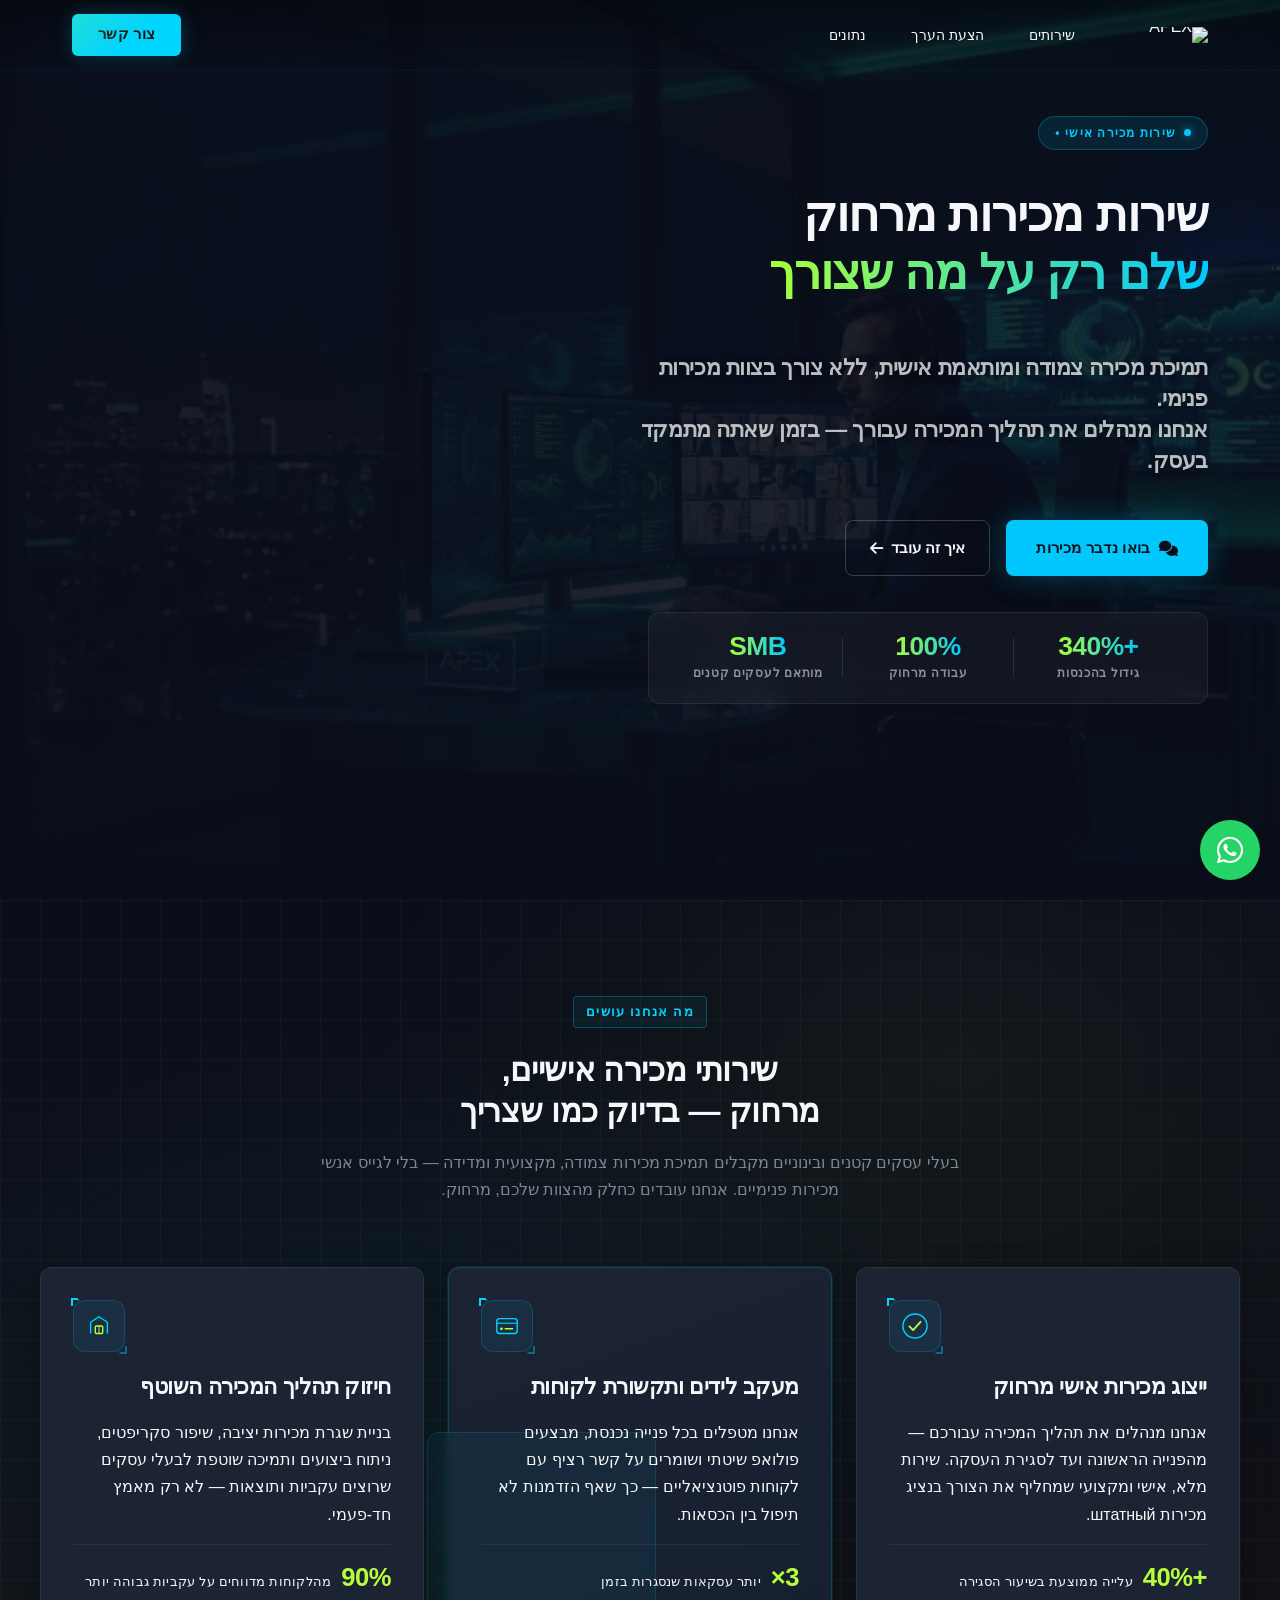
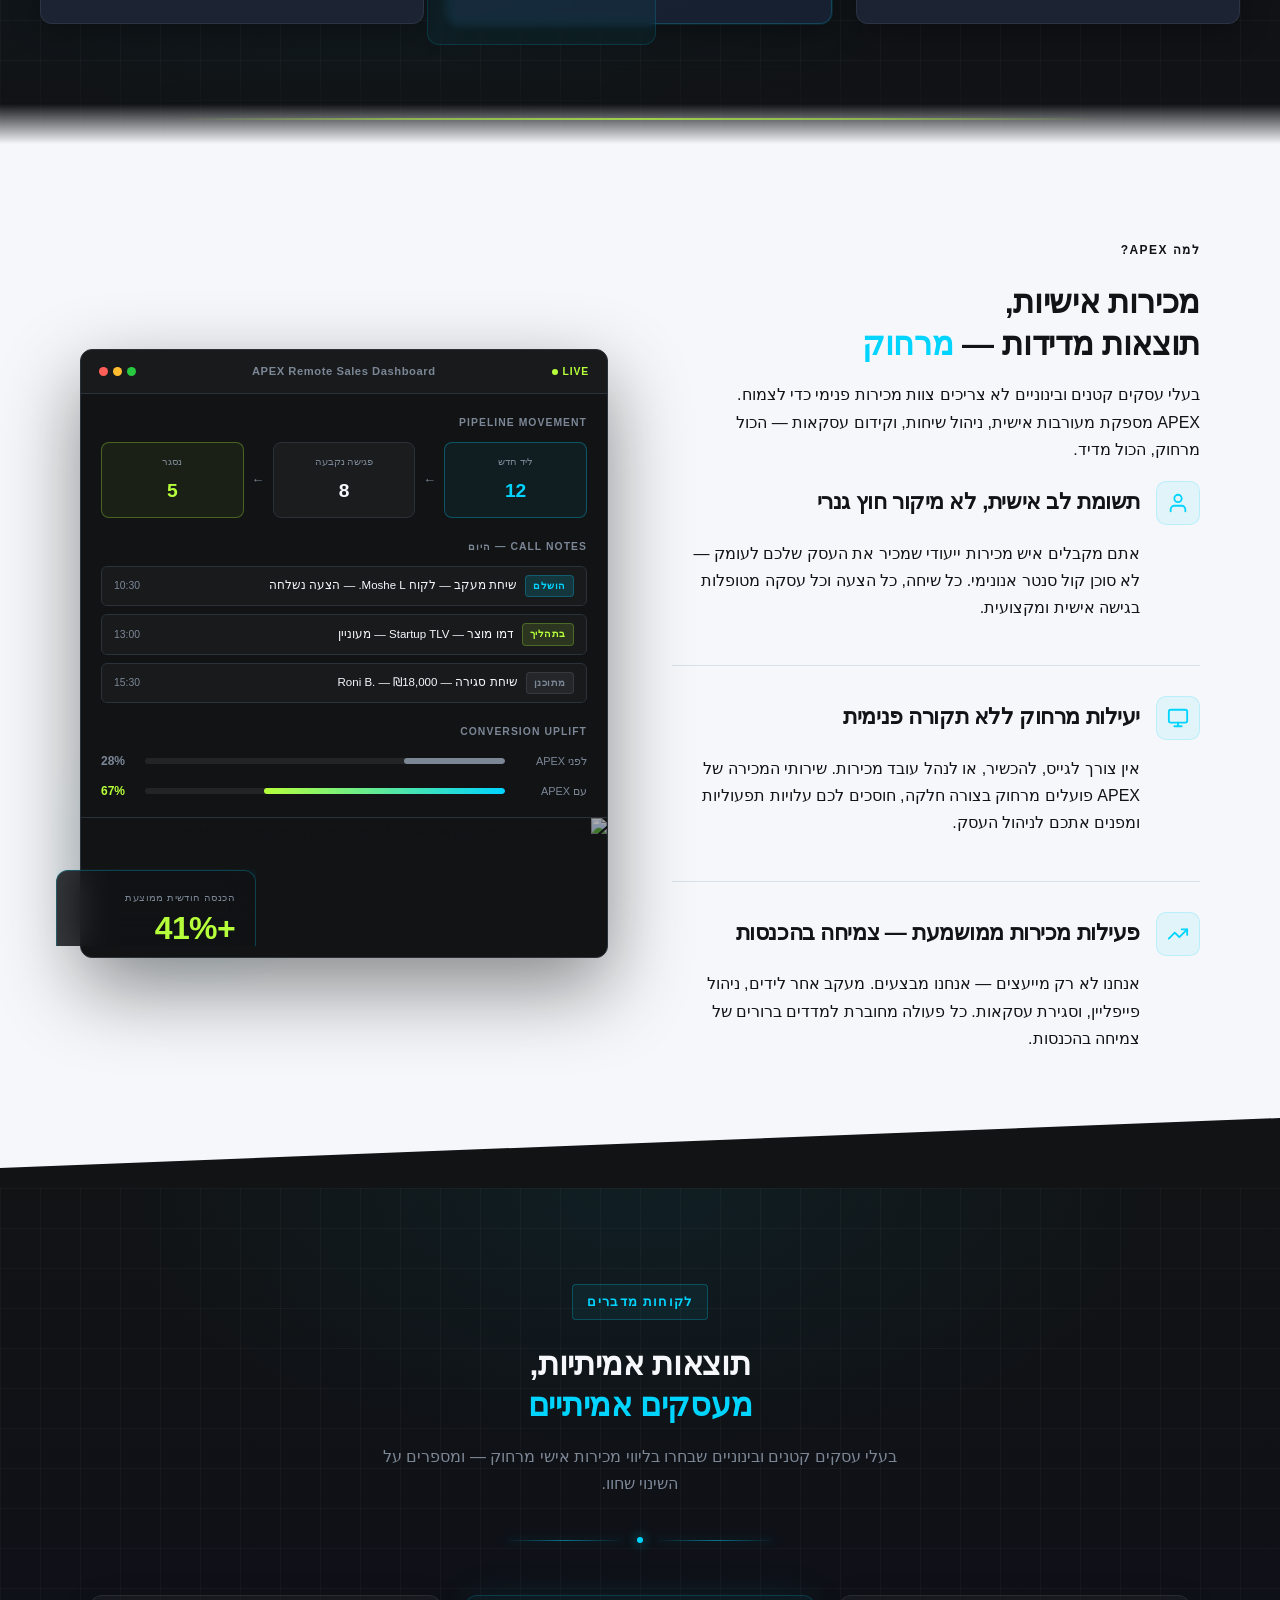
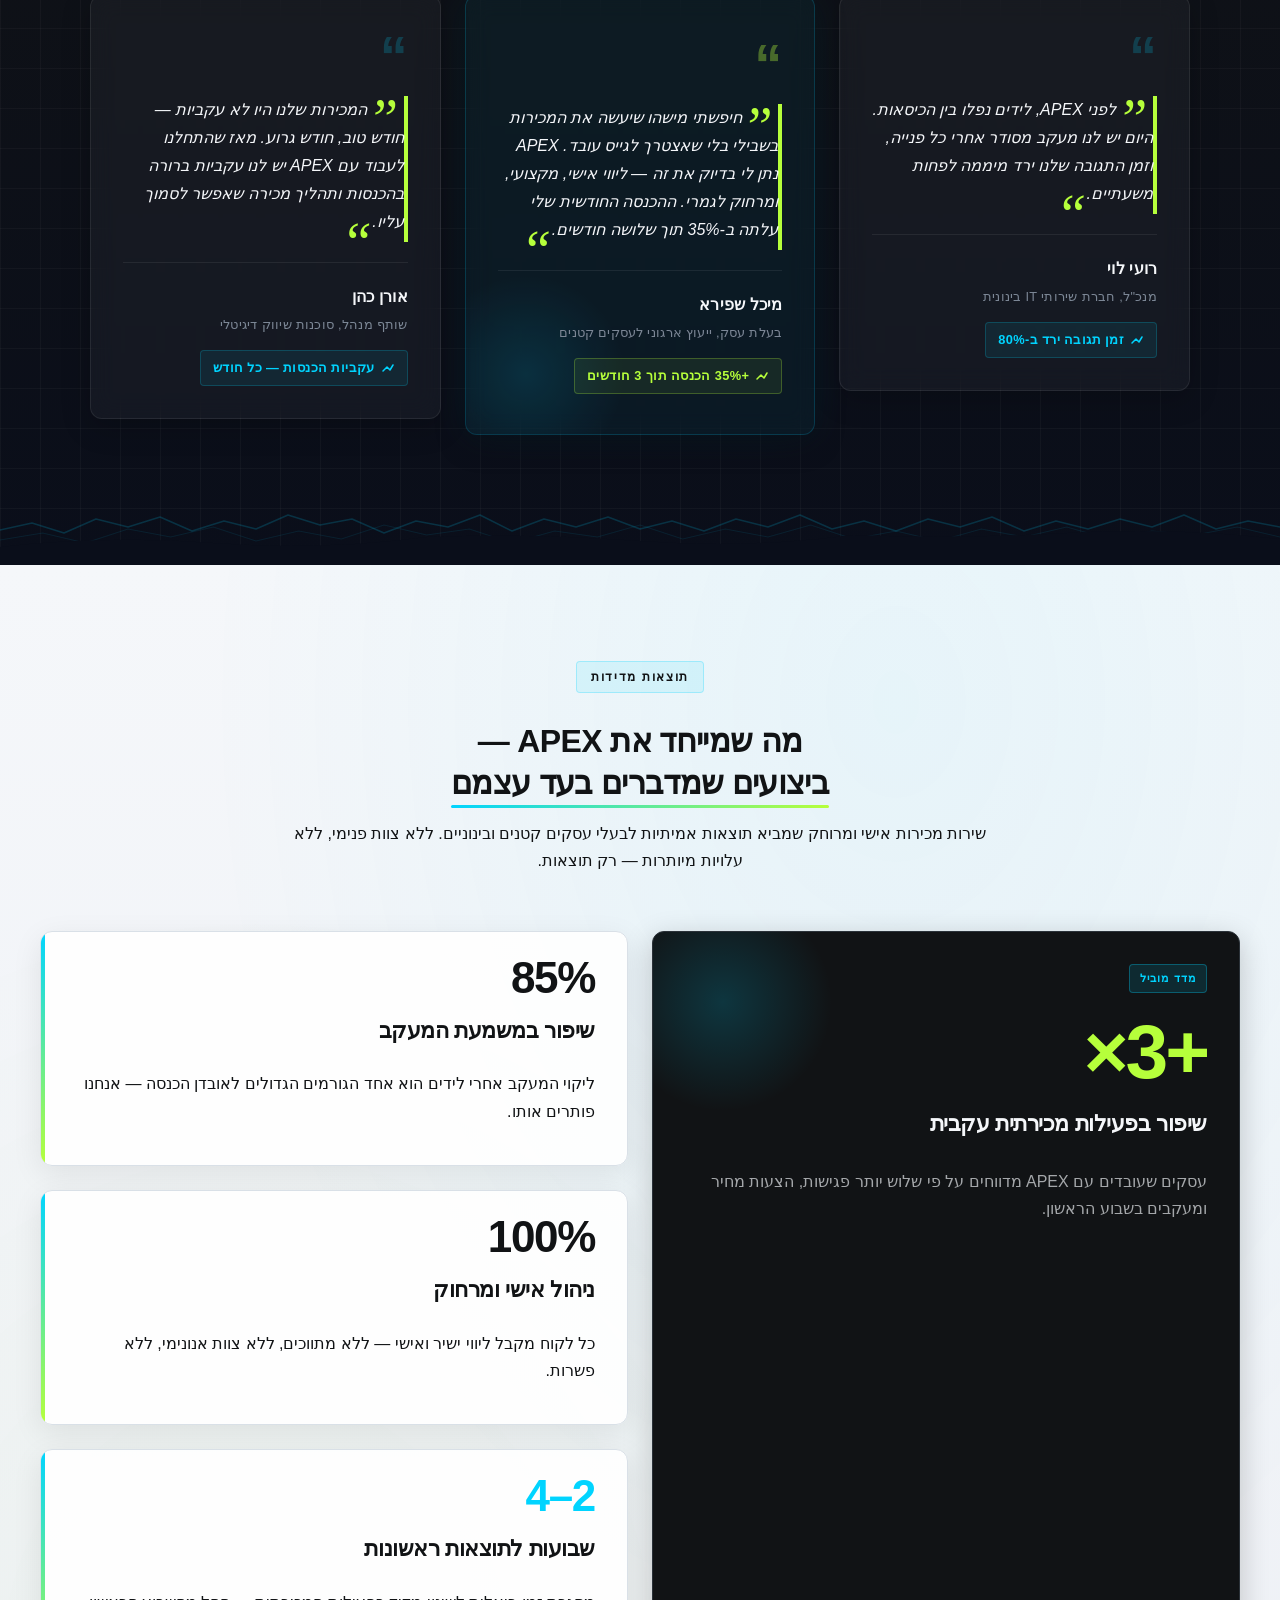
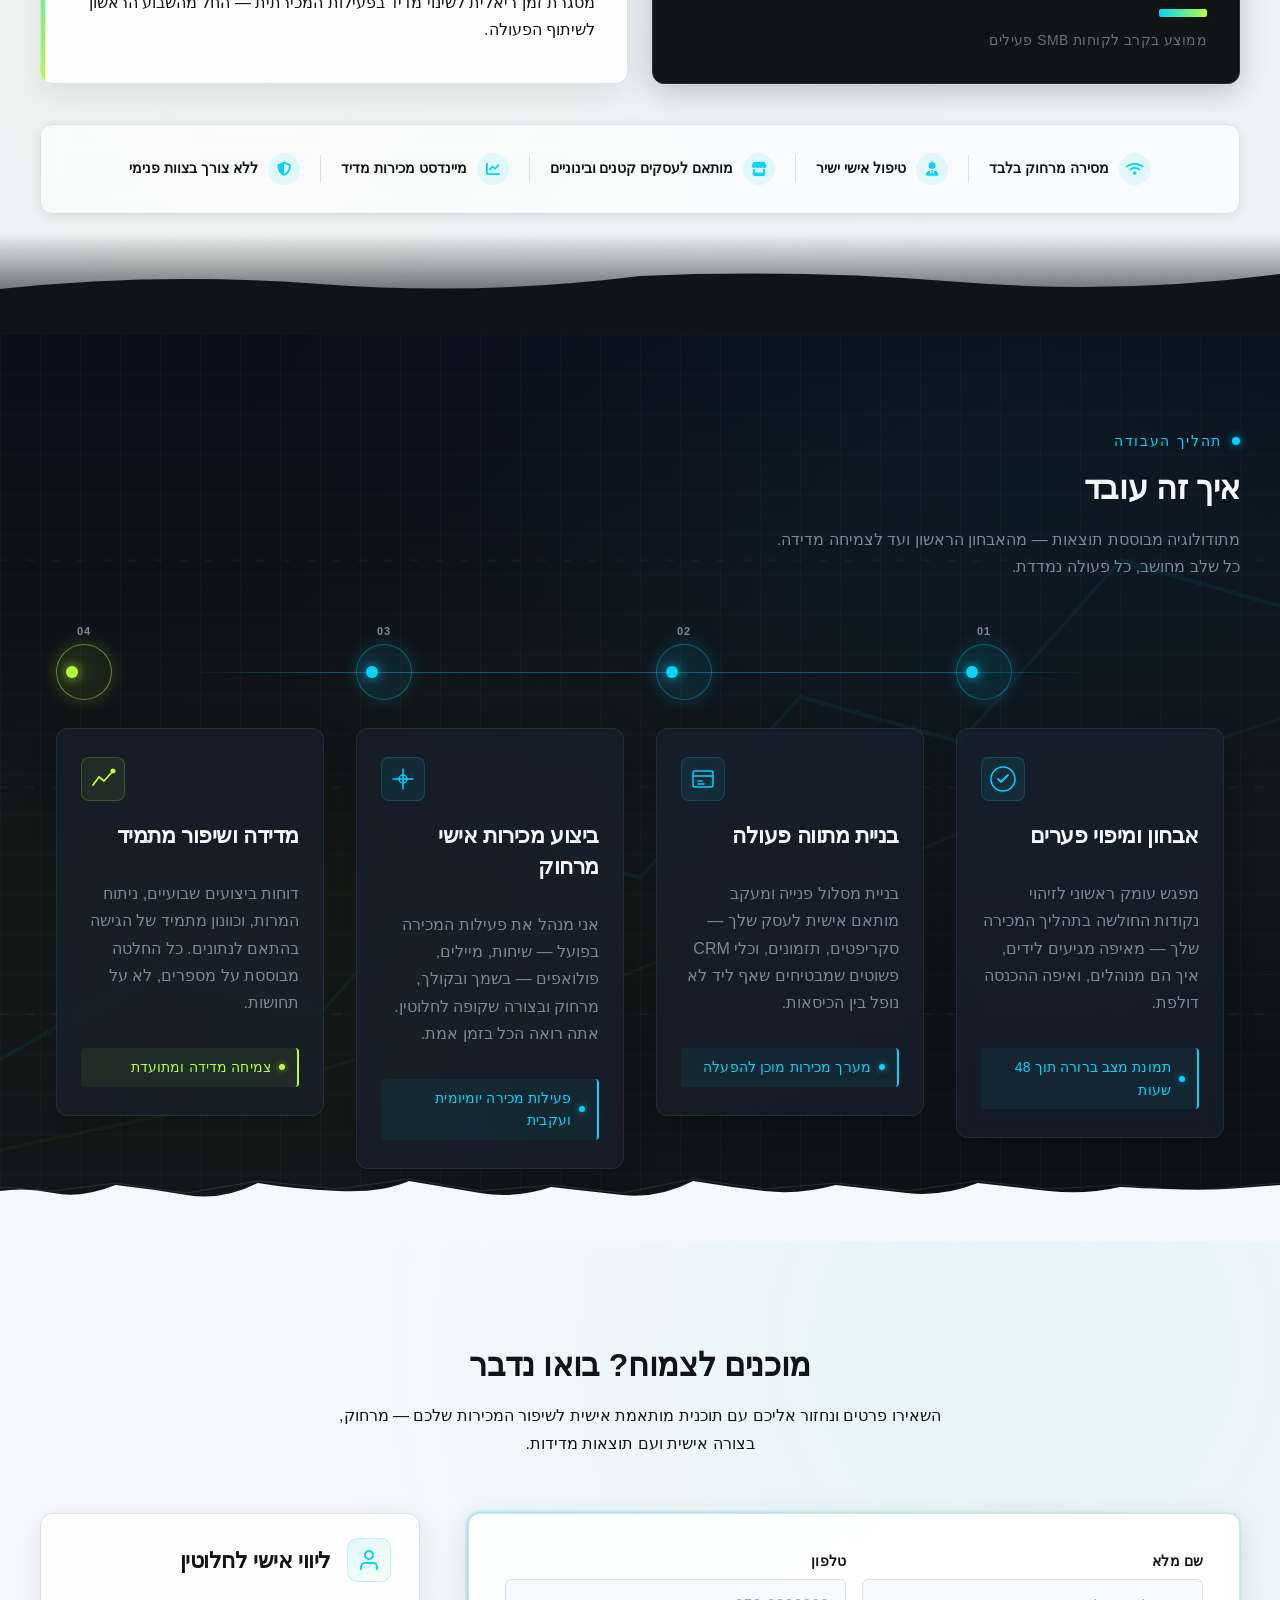
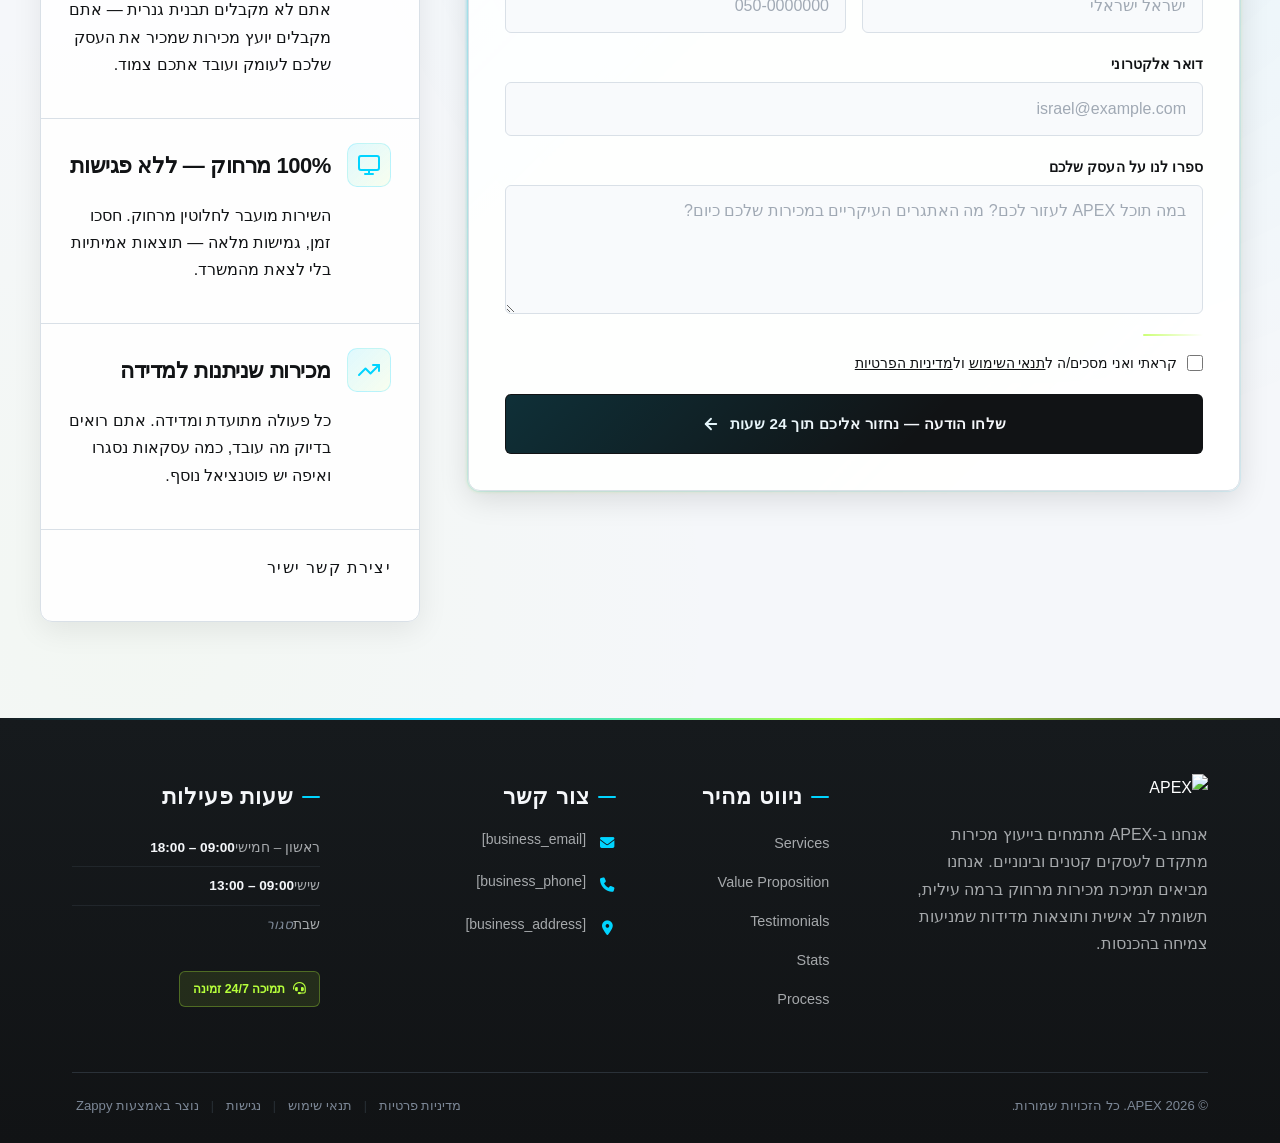
==== commit c23e0730: "Background sync: Progressive GitHub Sync" ====
--- a/public/index.html
+++ b/public/index.html
@@ -1 +1 @@
-<!doctype html><html dir="rtl" lang="he"><head><meta charset="UTF-8"><meta content="width=device-width,initial-scale=1" name="viewport"><meta content="index, follow" name="robots"><title>asynchronous apex in salesforce — APEX</title><meta content="A remote personal sales service tailored for small and medium-sized business owners. The business focuses on providing hands-on, personalized sales support deli" name="description"><meta content="asynchronous apex in salesforce, batch apex in salesforce, sales consulting firms, sales consulting services" name="keywords"><link href="/assets/favicon.ico" rel="icon" type="image/x-icon"><link href="/assets/favicon-16x16.png" rel="icon" type="image/png" sizes="16x16"><link href="/assets/favicon-32x32.png" rel="icon" type="image/png" sizes="32x32"><link href="/assets/favicon-48x48.png" rel="icon" type="image/png" sizes="48x48"><link href="/assets/favicon-192x192.png" rel="icon" type="image/png" sizes="192x192"><link href="/assets/favicon-512x512.png" rel="icon" type="image/png" sizes="512x512"><link href="/assets/apple-touch-icon.png" rel="apple-touch-icon"><script>!function(){"use strict";var t="3f80b74a-181e-48f9-b37d-7d8735e72a82",e="https://api.zappy5.com/api/analytics/track",a=18e5,n=2592e6,o=!0,i=!0,r=!0;var s=function(){var e="zappy_visitor_"+t,a=null;try{if(a=localStorage.getItem(e)){var o=JSON.parse(a),i=Date.now();if(i-o.created<n)return o.lastSeen=i,localStorage.setItem(e,JSON.stringify(o)),o.id}}catch(t){console.warn("Zappy Analytics: LocalStorage not available")}var r="zv_"+Date.now()+"_"+Math.random().toString(36).substr(2,9);try{localStorage.setItem(e,JSON.stringify({id:r,created:Date.now(),lastSeen:Date.now()}))}catch(t){}return r}(),c=function(){var e="zappy_session_"+t,n=null;try{if(n=sessionStorage.getItem(e)){var o=JSON.parse(n),i=Date.now();if(i-o.timestamp<a)return o.timestamp=i,sessionStorage.setItem(e,JSON.stringify(o)),o.id}}catch(t){console.warn("Zappy Analytics: SessionStorage not available")}var r="zs_"+Date.now()+"_"+Math.random().toString(36).substr(2,9);try{sessionStorage.setItem(e,JSON.stringify({id:r,timestamp:Date.now()}))}catch(t){}return r}();function l(a,n){n=n||{};var o={website_id:t,event_type:a,page_path:window.location.pathname,referrer:document.referrer||"direct",visitor_id:s,session_id:c,metadata:n};if(navigator.sendBeacon){var i=new Blob([JSON.stringify(o)],{type:"application/json"});navigator.sendBeacon(e,i)}else fetch(e,{method:"POST",headers:{"Content-Type":"application/json"},body:JSON.stringify(o),keepalive:!0}).catch(function(t){console.warn("Zappy Analytics: Failed to track event",t)})}o&&l("pageview",{title:document.title,url:window.location.href}),i&&document.addEventListener("click",function(t){var e=t.target;if("BUTTON"===e.tagName||e.closest("button")){var a="BUTTON"===e.tagName?e:e.closest("button");l("click",{element:"button",text:a.textContent.trim().substring(0,100),id:a.id||null,class:a.className||null})}else if("A"===e.tagName||e.closest("a")){var n="A"===e.tagName?e:e.closest("a");l("navigation",{element:"link",text:n.textContent.trim().substring(0,100),href:n.href,external:n.hostname!==window.location.hostname})}},!0),r&&document.addEventListener("submit",function(t){var e=t.target;l("form_submit",{form_id:e.id||null,form_name:e.name||null,form_action:e.action||null,form_method:e.method||"GET"})},!0);var d=Date.now();window.addEventListener("beforeunload",function(){l("page_unload",{time_on_page:Math.floor((Date.now()-d)/1e3),page_path:window.location.pathname})}),window.zappyAnalytics={track:l,getVisitorId:function(){return s},getSessionId:function(){return c}}}()</script><meta content="asynchronous apex in salesforce — APEX" property="og:title"><meta content="A remote personal sales service tailored for small and medium-sized business owners. The business focuses on providing hands-on, personalized sales support deli" property="og:description"><meta content="summary_large_image" name="twitter:card"><meta content="asynchronous apex in salesforce — APEX" name="twitter:title"><meta content="A remote personal sales service tailored for small and medium-sized business owners. The business focuses on providing hands-on, personalized sales support deli" name="twitter:description"><meta content="website" property="og:type"><meta content="he_IL" property="og:locale"><link href="https://cdnjs.cloudflare.com/ajax/libs/font-awesome/6.4.0/css/all.min.css" rel="stylesheet"><style>.skip-link{position:absolute;top:0;left:0;transform:translateY(-200%);padding:12px 18px;background:var(--bg-dark,#1a1a1a);color:var(--text-light,#fff);font-weight:600;border-radius:0 0 8px 0;z-index:10000}.skip-link:focus{transform:none;outline:2px solid var(--ring,#fff);outline-offset:2px}:focus-visible{outline:2px solid var(--ring,currentColor);outline-offset:3px}</style><link href="/assets/favicon.ico" rel="icon" type="image/x-icon"><link href="/assets/favicon-16x16.png" rel="icon" type="image/png" sizes="16x16"><link href="/assets/favicon-32x32.png" rel="icon" type="image/png" sizes="32x32"><link href="/assets/favicon-48x48.png" rel="icon" type="image/png" sizes="48x48"><link href="/assets/favicon-192x192.png" rel="icon" type="image/png" sizes="192x192"><link href="/assets/favicon-512x512.png" rel="icon" type="image/png" sizes="512x512"><link href="/assets/apple-touch-icon.png" rel="apple-touch-icon"><link href="https://cdn.jsdelivr.net/npm/vanilla-cookieconsent@3/dist/cookieconsent.css" rel="stylesheet"><script src="https://cdn.jsdelivr.net/npm/vanilla-cookieconsent@3/dist/cookieconsent.umd.js"></script><script src="https://cdn.jsdelivr.net/gh/mickidum/acc_toolbar/acctoolbar/acctoolbar.min.js"></script><link href="/styles.css" rel="stylesheet"><style id="zappy-dropdown-submenu-styles">#navMenu li:has(.sub-menu),.nav-menu li:has(.sub-menu),.navbar li:has(.sub-menu),nav li:has(.sub-menu){position:relative}#navMenu .sub-menu,.nav-menu .sub-menu,.navbar .sub-menu,nav .sub-menu{display:block!important;position:absolute!important;top:100%;left:0;min-width:220px;background:#fff;border-radius:8px;box-shadow:0 8px 25px rgba(0,0,0,.15);padding:8px 0;opacity:0;visibility:hidden;transform:translateY(10px);transition:all .3s ease;z-index:1000;list-style:none;pointer-events:none}#navMenu li:hover>.sub-menu,.nav-menu li:hover>.sub-menu,.navbar li:hover>.sub-menu,nav li:hover>.sub-menu{opacity:1!important;visibility:visible!important;transform:translateY(0)!important;pointer-events:auto!important}.sub-menu li{list-style:none;margin:0;padding:0}.sub-menu a{display:block!important;padding:10px 16px!important;color:var(--text-dark,#333)!important;font-weight:500;text-decoration:none;white-space:nowrap;transition:background-color .2s}.sub-menu .zappy-nav-child>a{padding-left:28px!important;font-size:.9em!important;opacity:.85!important}[dir=rtl] .sub-menu .zappy-nav-child>a,html[lang=ar] .sub-menu .zappy-nav-child>a,html[lang=he] .sub-menu .zappy-nav-child>a{padding-left:10px!important;padding-right:28px!important}.sub-menu .zappy-nav-parent>a{font-weight:600!important}.sub-menu a:hover{background-color:#f5f5f5}[dir=rtl] .nav-menu .sub-menu,[dir=rtl] .navbar .sub-menu,[dir=rtl] nav .sub-menu,html[lang=ar] .nav-menu .sub-menu,html[lang=ar] .navbar .sub-menu,html[lang=ar] nav .sub-menu,html[lang=he] .nav-menu .sub-menu,html[lang=he] .navbar .sub-menu,html[lang=he] nav .sub-menu{left:auto!important;right:0!important}.sub-menu:empty,.sub-menu:not(:has(li)):not(:has(> a)),.sub-menu:not(:has(li:not(.zappy-hidden-menu-item))):not(:has(> a)){display:none!important;opacity:0!important;visibility:hidden!important;pointer-events:none!important}li:has(.menu-group-title):hover>.sub-menu{opacity:1!important;visibility:visible!important;transform:translateY(0)!important;pointer-events:auto!important}#navMenu>li>.menu-group-title,.nav-menu>li>.menu-group-title{display:inline-block;padding:.5rem 1rem;cursor:default;user-select:none}@media (max-width:768px){#navMenu .sub-menu,.nav-menu .sub-menu,.navbar .sub-menu,nav .sub-menu{position:static!important;transform:none!important;box-shadow:none!important;background:0 0!important;max-height:0;overflow:hidden;opacity:0;visibility:hidden;transition:max-height .3s ease,opacity .3s ease;padding:0!important;border-radius:0!important}#navMenu .sub-menu.mobile-expanded,.nav-menu .sub-menu.mobile-expanded,.navbar .sub-menu.mobile-expanded{max-height:none!important;overflow-y:visible!important;opacity:1!important;visibility:visible!important;padding:8px 0 8px 16px!important}[dir=rtl] .sub-menu.mobile-expanded,html[lang=he] .sub-menu.mobile-expanded{padding:8px 16px 8px 0!important}#navMenu li:hover>.sub-menu,.nav-menu li:hover>.sub-menu,.navbar li:hover>.sub-menu,nav li:hover>.sub-menu{opacity:0;visibility:hidden;pointer-events:none}#navMenu li>.sub-menu.mobile-expanded,.nav-menu li>.sub-menu.mobile-expanded,.navbar li>.sub-menu.mobile-expanded,nav li>.sub-menu.mobile-expanded{opacity:1!important;visibility:visible!important;pointer-events:auto!important}#navMenu li:has(.sub-menu),.nav-menu li:has(.sub-menu),.navbar li:has(.sub-menu),nav li:has(.sub-menu){display:flex!important;flex-wrap:wrap!important;align-items:center!important;position:relative!important;min-height:44px!important}#navMenu li:has(.sub-menu)>a,.nav-menu li:has(.sub-menu)>a,.navbar li:has(.sub-menu)>a,nav li:has(.sub-menu)>a{flex:1!important;min-width:0!important}#navMenu li:has(.sub-menu)>.menu-group-title,.nav-menu li:has(.sub-menu)>.menu-group-title,.navbar li:has(.sub-menu)>.menu-group-title,nav li:has(.sub-menu)>.menu-group-title{flex:1!important;min-width:0!important;padding:0!important;line-height:inherit!important}#navMenu li:has(.sub-menu)>.sub-menu,.nav-menu li:has(.sub-menu)>.sub-menu,.navbar li:has(.sub-menu)>.sub-menu,nav li:has(.sub-menu)>.sub-menu{flex-basis:100%!important;width:100%!important}#navMenu li:has(.sub-menu)>a [class*=arrow],#navMenu li:has(.sub-menu)>a [class*=chevron],.nav-menu li:has(.sub-menu)>a .fa-angle-down,.nav-menu li:has(.sub-menu)>a .fa-chevron-down,.nav-menu li:has(.sub-menu)>a [class*=arrow],.nav-menu li:has(.sub-menu)>a [class*=chevron],nav li:has(.sub-menu)>a [class*=arrow],nav li:has(.sub-menu)>a [class*=chevron]{display:none!important;visibility:hidden!important}.mobile-submenu-toggle{display:flex!important;align-items:center!important;justify-content:center!important;width:44px!important;height:auto!important;background:0 0!important;border:none!important;cursor:pointer!important;color:var(--text-light)!important;position:static!important;flex-shrink:0!important;align-self:stretch!important;z-index:2!important;padding:0!important;margin:0!important}.mobile-submenu-toggle::after{content:''!important;width:0!important;height:0!important;border-left:6px solid transparent!important;border-right:6px solid transparent!important;border-top:7px solid currentColor!important;transition:transform .3s ease!important}.mobile-submenu-toggle.expanded::after{transform:rotate(180deg)!important}.sub-menu a{padding:10px 0!important;display:block!important;color:var(--text-light)!important;white-space:normal!important}.sub-menu .zappy-nav-child>a{padding-left:28px!important;font-size:.9em!important;opacity:.85!important}[dir=rtl] .sub-menu .zappy-nav-child>a,html[lang=ar] .sub-menu .zappy-nav-child>a,html[lang=he] .sub-menu .zappy-nav-child>a{padding-left:0!important;padding-right:28px!important}.sub-menu .zappy-nav-parent>a{font-weight:600!important}#navMenu.active,.nav-menu.active{max-width:100vw!important;overflow-x:hidden!important;box-sizing:border-box!important}.navbar .sub-menu li a,.zappy-products-dropdown .sub-menu a,nav.navbar .sub-menu li a{color:var(--text-light)!important}}@media (min-width:769px){.mobile-submenu-toggle{display:none!important}}</style><style id="zappy-widget-visibility">html[dir=rtl] .whatsapp-float{right:20px!important;left:auto!important}html:not([dir]) .whatsapp-float,html[dir=ltr] .whatsapp-float{left:20px!important;right:auto!important}html[dir=rtl] #mic-access-tool-general-button,html[dir=rtl] #mic-init-access-tool #mic-access-tool-general-button,html[dir=rtl] #mic-init-access-tool .mic-access-tool-general-button,html[dir=rtl] ._access-icon,html[dir=rtl] .mic-access-tool-general-button{left:20px!important;right:auto!important}html:not([dir]) #mic-access-tool-general-button,html:not([dir]) #mic-init-access-tool #mic-access-tool-general-button,html:not([dir]) #mic-init-access-tool .mic-access-tool-general-button,html:not([dir]) ._access-icon,html:not([dir]) .mic-access-tool-general-button,html[dir=ltr] #mic-access-tool-general-button,html[dir=ltr] #mic-init-access-tool #mic-access-tool-general-button,html[dir=ltr] #mic-init-access-tool .mic-access-tool-general-button,html[dir=ltr] ._access-icon,html[dir=ltr] .mic-access-tool-general-button{right:20px!important;left:auto!important}@media (max-width:768px){.whatsapp-float{display:flex!important}}@media (min-width:769px){.whatsapp-float{display:flex!important}}@media (max-width:768px){#mic-access-tool-general-button,#mic-init-access-tool #mic-access-tool-general-button,#mic-init-access-tool .mic-access-tool-general-button,._access-icon,.mic-access-tool-general-button{display:flex!important;visibility:visible!important;opacity:1!important;pointer-events:auto!important}#mic-access-tool-box.opened-mic-access-tool,#mic-init-access-tool #mic-access-tool-box.opened-mic-access-tool,.mic-access-tool-box.opened-mic-access-tool{visibility:visible!important;opacity:1!important;pointer-events:auto!important}}@media (min-width:769px){#mic-access-tool-general-button,#mic-init-access-tool #mic-access-tool-general-button,#mic-init-access-tool .mic-access-tool-general-button,._access-icon,.mic-access-tool-general-button{display:flex!important;visibility:visible!important;opacity:1!important;pointer-events:auto!important}#mic-access-tool-box.opened-mic-access-tool,#mic-init-access-tool #mic-access-tool-box.opened-mic-access-tool,.mic-access-tool-box.opened-mic-access-tool{visibility:visible!important;opacity:1!important;pointer-events:auto!important}}</style></head><body><a href="#main" class="skip-link">דלג לתוכן הראשי</a><nav class="navbar" dir="rtl"><button class="mobile-toggle" aria-label="Menu" id="mobileToggle"><svg viewBox="0 0 24 24" fill="none" height="24" width="24" class="hamburger-icon"><path d="M3 12h18M3 6h18M3 18h18" stroke="currentColor" stroke-width="2" stroke-linecap="round"></path></svg> <svg viewBox="0 0 24 24" fill="none" height="24" width="24" class="close-icon" style="display:none"><path d="M18 6L6 18M6 6l12 12" stroke="currentColor" stroke-width="2" stroke-linecap="round"></path></svg></button> <button class="phone-header-btn" aria-label="Call" data-phone="[business_phone]"><svg viewBox="0 0 24 24" fill="currentColor" height="20" width="20"><path d="M22 16.92v3a2 2 0 0 1-2.18 2 19.79 19.79 0 0 1-8.63-3.07 19.5 19.5 0 0 1-6-6 19.79 19.79 0 0 1-3.07-8.67A2 2 0 0 1 4.11 2h3a2 2 0 0 1 2 1.72 12.84 12.84 0 0 0 .7 2.81 2 2 0 0 1-.45 2.11L8.09 9.91a16 16 0 0 0 6 6l1.27-1.27a2 2 0 0 1 2.11-.45 12.84 12.84 0 0 0 2.81.7A2 2 0 0 1 22 16.92z"></path></svg></button><div class="nav-container"><div class="nav-right-group"><div class="nav-brand"><a href="/" class="logo-link"><img alt="APEX" src="/assets/site-----image-1.webp" class="logo"></a></div><ul class="nav-menu" id="navMenu"><li><a href="#services">שירותים</a></li><li><a href="#value-proposition">הצעת הערך</a></li><li><a href="#stats">נתונים</a></li></ul></div><div class="nav-cta-container"><li class="nav-cta-item"><a href="#contact" class="nav-cta-btn">צור קשר</a></li></div></div></nav><script>window.addEventListener("load",function(){const e=document.querySelector(".navbar, nav, header");if(!e)return void console.log("[Navbar] Navbar element not found");let t=document.getElementById("mobileToggle")||document.querySelector(".mobile-toggle")||document.querySelector(".hamburger")||document.querySelector(".hamburger-menu")||document.querySelector(".menu-toggle")||document.querySelector(".burger-menu")||document.querySelector('[aria-label="Menu"]')||document.querySelector('[aria-label="תפריט"]');const n=document.querySelector(".phone-header-btn"),o=window.getComputedStyle(e);let r=o.backgroundColor;if(console.log("[Navbar] Initial navbar background:",r),"transparent"===r||"rgba(0, 0, 0, 0)"===r||r.startsWith("rgba")&&r.includes(", 0)")){const e=o.backgroundImage;if(e&&"none"!==e)console.log("[Navbar] Navbar has background image/gradient, using dark text"),r="rgb(240, 240, 240)";else{const e=window.getComputedStyle(document.body).backgroundColor;console.log("[Navbar] Navbar transparent, using body background:",e),r=e}}const a=r.match(/\d+/g);if(a&&a.length>=3){const e=(.299*parseInt(a[0])+.587*parseInt(a[1])+.114*parseInt(a[2]))/255;console.log("[Navbar] Mobile button colors preserved from Claude CSS (luminance:",e.toFixed(2)+")");const o=document.createElement("style");o.id="zappy-mobile-nav-fix";document.documentElement.lang;document.documentElement.dir,o.textContent='\n        /* Hide mobile buttons on desktop, show only on mobile */\n        @media (min-width: 769px) {\n          .mobile-toggle,\n          .phone-header-btn {\n            display: none !important;\n          }\n        }\n        \n        /* Show and position mobile buttons correctly on mobile */\n        @media (max-width: 768px) {\n          .navbar,\n          nav.navbar {\n            min-height: 70px !important;\n          }\n\n          .mobile-toggle,\n          .phone-header-btn {\n            position: absolute !important;\n            top: 0 !important;\n            bottom: 0 !important;\n            margin-top: auto !important;\n            margin-bottom: auto !important;\n            transform: none !important;\n            z-index: 1001 !important;\n            display: flex !important;\n            align-items: center !important;\n            justify-content: center !important;\n            width: 36px !important;\n            height: 36px !important;\n            border-radius: 50% !important;\n            border: none !important;\n            cursor: pointer !important;\n            padding: 6px !important;\n            background: none !important;\n            color: var(--nav-text, var(--text-light)) !important;\n            touch-action: manipulation !important;\n            -webkit-tap-highlight-color: transparent !important;\n          }\n\n          html[data-zappy-site-type="ecommerce"] .phone-header-btn,\n          body[data-zappy-site-type="ecommerce"] .phone-header-btn,\n          html[data-zappy-site-type="ecommerce"] header .phone-header-btn,\n          html[data-zappy-site-type="ecommerce"] nav .phone-header-btn {\n            display: none !important;\n            visibility: hidden !important;\n            width: 0 !important;\n            height: 0 !important;\n            min-width: 0 !important;\n            overflow: hidden !important;\n          }\n          \n          /* LTR positioning (default): hamburger LEFT, phone RIGHT */\n          html:not([dir="rtl"]):not([lang="he"]):not([lang="ar"]) .mobile-toggle,\n          html[dir="ltr"] .mobile-toggle {\n            left: 12px !important;\n            right: auto !important;\n          }\n          html:not([dir="rtl"]):not([lang="he"]):not([lang="ar"]) .phone-header-btn,\n          html[dir="ltr"] .phone-header-btn {\n            right: 12px !important;\n            left: auto !important;\n          }\n          \n          /* RTL positioning: hamburger RIGHT, phone LEFT */\n          html[dir="rtl"] .mobile-toggle,\n          html[lang="he"] .mobile-toggle,\n          html[lang="ar"] .mobile-toggle {\n            right: 12px !important;\n            left: auto !important;\n          }\n          html[dir="rtl"] .phone-header-btn,\n          html[lang="he"] .phone-header-btn,\n          html[lang="ar"] .phone-header-btn {\n            left: 12px !important;\n            right: auto !important;\n          }\n          \n          /* CRITICAL: Ensure nav-container has min-height on mobile */\n          /* All children are positioned absolutely/fixed on mobile, so height:auto collapses to 0 */\n          .nav-container {\n            min-height: 70px !important;\n            position: relative !important;\n          }\n          \n          /* Ensure SVG icons are properly sized and inherit color */\n          .mobile-toggle svg,\n          .phone-header-btn svg {\n            width: 24px !important;\n            height: 24px !important;\n            /* Don\'t force display - let JavaScript control hamburger/close toggle */\n          }\n          \n          /* Reset nav-cta-container on mobile - remove desktop box-shadow/padding */\n          /* that creates a visible ghost box when CTA button is hidden */\n          .nav-cta-container {\n            box-shadow: none !important;\n            padding: 0 !important;\n          }\n          \n          /* Hide nav-cta-container entirely on mobile when there\'s no lang-switcher */\n          /* (only the CTA button is inside, and it\'s hidden on mobile) */\n          .nav-cta-container:not(:has(.lang-switcher)) {\n            display: none !important;\n          }\n          \n          /* CRITICAL: Prevent hero image fade gradient from bleeding over headline text */\n          /* The .image-fade-gradient has bottom: -30px (extends below parent) */\n          /* On mobile stacked layout, this overlaps the h1 text below the image */\n          .hero-image-column {\n            overflow: hidden !important;\n          }\n          .image-fade-gradient {\n            bottom: 0 !important;\n          }\n          \n          /* Hide desktop language switcher on mobile - hamburger menu handles it */\n          /* High specificity to override stored CSS */\n          .lang-switcher,\n          .nav-cta-container .lang-switcher,\n          .nav-container .lang-switcher,\n          .navbar .lang-switcher,\n          .navbar .nav-cta-container .lang-switcher {\n            display: none !important;\n          }\n        }\n      ';const r=document.getElementById("zappy-mobile-nav-fix");r&&r.remove(),document.head.appendChild(o),console.log("[Navbar] Critical CSS injected for mobile nav positioning");const i=window.innerWidth<=768;if(t){const e=t.querySelector(".hamburger-icon"),n=t.querySelector(".close-icon");e&&(e.style.setProperty("width","24px","important"),e.style.setProperty("height","24px","important"),e.style.setProperty("display","block","important")),n&&(n.style.setProperty("width","24px","important"),n.style.setProperty("height","24px","important"),n.style.setProperty("display","none","important")),i?(t.style.setProperty("position","absolute","important"),t.style.setProperty("top","0","important"),t.style.setProperty("bottom","0","important"),t.style.setProperty("margin-top","auto","important"),t.style.setProperty("margin-bottom","auto","important"),t.style.setProperty("transform","none","important"),t.style.setProperty("z-index","1001","important"),t.style.removeProperty("left"),t.style.removeProperty("right"),console.log("[Navbar] Mobile toggle positioning applied (mobile viewport)")):(t.style.removeProperty("position"),t.style.removeProperty("top"),t.style.removeProperty("transform"),t.style.removeProperty("z-index"),t.style.removeProperty("left"),t.style.removeProperty("right"),console.log("[Navbar] Desktop viewport - cleared mobile toggle inline positioning"))}if(n){const e=n.querySelector("svg");e&&(e.style.width="24px",e.style.height="24px",e.setAttribute("width","24"),e.setAttribute("height","24")),i?(n.style.setProperty("position","absolute","important"),n.style.setProperty("top","0","important"),n.style.setProperty("bottom","0","important"),n.style.setProperty("margin-top","auto","important"),n.style.setProperty("margin-bottom","auto","important"),n.style.setProperty("transform","none","important"),n.style.setProperty("z-index","1001","important"),n.style.removeProperty("left"),n.style.removeProperty("right"),console.log("[Navbar] Phone button positioning applied (mobile viewport)")):(n.style.removeProperty("position"),n.style.removeProperty("top"),n.style.removeProperty("transform"),n.style.removeProperty("z-index"),n.style.removeProperty("left"),n.style.removeProperty("right"),console.log("[Navbar] Desktop viewport - cleared phone button inline positioning"))}}else console.log("[Navbar] Could not parse background color:",r);t=document.getElementById("mobileToggle")||document.querySelector(".mobile-toggle")||document.querySelector(".hamburger")||document.querySelector(".hamburger-menu")||document.querySelector(".menu-toggle")||document.querySelector(".burger-menu")||document.querySelector('[aria-label="Menu"]')||document.querySelector('[aria-label="תפריט"]');const i=document.getElementById("navMenu")||document.querySelector(".nav-menu")||document.querySelector(".nav-links")||document.querySelector("nav ul:not(.submenu)");if(!t||!i)return void console.log("[Navbar] Mobile toggle or menu not found:",{toggle:!!t,menu:!!i});i.id||(i.id="navMenu"),console.log("[Navbar] Initializing mobile menu...");const l=t.cloneNode(!0);t.parentNode.replaceChild(l,t);var s=0;function p(e){var t=Date.now();t-s<300||(s=t,function(e){e.preventDefault(),e.stopPropagation();const t=l.querySelector(".hamburger-icon"),n=l.querySelector(".close-icon");i.classList.contains("active")?(i.classList.remove("active"),t&&t.style.setProperty("display","block","important"),n&&n.style.setProperty("display","none","important"),document.body.style.overflow="",console.log("[Navbar] Menu closed")):(i.classList.add("active"),t&&t.style.setProperty("display","none","important"),n&&n.style.setProperty("display","block","important"),document.body.style.overflow="hidden",console.log("[Navbar] Menu opened"))}(e))}l.addEventListener("click",p),l.addEventListener("touchend",p),i.querySelectorAll("a").forEach(function(e){e.addEventListener("click",function(){if("#"===this.getAttribute("href"))return;const e=l.querySelector(".hamburger-icon"),t=l.querySelector(".close-icon");i.classList.remove("active"),e&&e.style.setProperty("display","block","important"),t&&t.style.setProperty("display","none","important"),document.body.style.overflow="",console.log("[Navbar] Menu closed (link clicked)")})});var m=i.querySelectorAll(".dropdown-toggle");m.forEach(function(e){e.addEventListener("click",function(e){e.preventDefault(),e.stopPropagation();var t=this.closest(".nav-dropdown");t&&(t.parentNode.querySelectorAll(".nav-dropdown.open").forEach(function(e){e!==t&&e.classList.remove("open")}),t.classList.toggle("open"),console.log("[Navbar] Dropdown toggled:",t.classList.contains("open")?"open":"closed"))})}),document.addEventListener("click",function(e){e.target.closest(".nav-dropdown")||document.querySelectorAll(".nav-dropdown.open").forEach(function(e){e.classList.remove("open")})}),console.log("[Navbar] Dropdown handlers initialized for "+m.length+" dropdowns"),n&&n.addEventListener("click",function(){const e=document.querySelectorAll('a[href^="tel:"]'),t=e.length>0?e[0].getAttribute("href").replace("tel:",""):"[business_phone]";window.location.href="tel:"+t,console.log("[Navbar] Phone button clicked")}),console.log("[Navbar] Mobile menu initialized successfully")})</script><main id="main"><section class="index-hero-section" data-band-index="0" data-layout-spec="בית-hero" dir="rtl" id="hero" data-hero-type="fullscreen-scrim"><div class="index-hero-bg"><img alt="סביבת מכירה מרחוק מקצועית - בעל עסק על שיחת וידאו עם מסכי אנליטיקה" src="/assets/site-index-hero-image-1.webp" data-context="Cinematic dark remote sales command center: a focused business owner in a modern home office on a video call with multiple analytics dashboards glowing on screens, city night skyline visible through a floor-to-ceiling window in the background, electric cyan and lime data visualizations, subtle light reflections on glass surfaces, high-stakes professional atmosphere, photorealistic brand film still aesthetic, deep dark tones with electric blue and green accent lighting" data-placeholder="index-hero-image-1" height="900" loading="eager" width="1440" data-element-id="img-1779104756044-n0dd8avls" data-element-type="image" data-hero-background="true" data-hero-bg="true" fetchpriority="high"></div><div class="index-hero-scrim" aria-hidden="true"></div><div class="index-hero-grid-pattern" aria-hidden="true"></div><div class="index-hero-kpi-chips" aria-hidden="true"><div class="index-hero-kpi-chip"><span class="index-hero-kpi-value">+340%</span> <span class="index-hero-kpi-label">גידול בהכנסות</span></div><div class="index-hero-kpi-chip"><span class="index-hero-kpi-value">100%</span> <span class="index-hero-kpi-label">עבודה מרחוק</span></div><div class="index-hero-kpi-chip"><span class="index-hero-kpi-value">SMB</span> <span class="index-hero-kpi-label">מותאם לעסקים קטנים</span></div></div><div class="index-hero-container"><div class="index-hero-overlay-group"><div class="index-hero-eyebrow"><span class="index-hero-eyebrow-dot" aria-hidden="true"></span> <span>שירות מכירה אישי •&nbsp;</span></div><h1 class="index-hero-h1">&nbsp; "שירות מכירות מרחוק - שלם רק על מה שצורך"&nbsp; &nbsp;&nbsp;</h1><h3 class="index-hero-subtitle">תמיכת מכירה צמודה ומותאמת אישית, ללא צורך בצוות מכירות פנימי. אנחנו מנהלים את תהליך המכירה עבורך — בזמן שאתה מתמקד בעסק.</h3><div class="index-hero-micro-line"><span class="index-hero-micro-item"><i class="fa-solid fa-chart-line" aria-hidden="true" data-element-id="icon-1779104756043-y6j9e9j31" data-element-type="icon" data-icon-type="fontawesome"></i> צמיחה מדידה בהכנסות </span><span class="index-hero-micro-sep" aria-hidden="true"></span> <span class="index-hero-micro-item"><i class="fa-solid fa-user-tie" aria-hidden="true"></i> תשומת לב אישית </span><span class="index-hero-micro-sep" aria-hidden="true"></span> <span class="index-hero-micro-item"><i class="fa-solid fa-wifi" aria-hidden="true" data-element-id="icon-1779104756043-nnqwud1oh" data-element-type="icon" data-icon-type="fontawesome"></i> ביצוע מרחוק מלא</span></div><div class="index-hero-ctas"><a href="#contact" class="index-hero-btn-primary" data-element-id="btn-1779104756040-gp21p8pqh" data-element-type="button" data-native-element="true"><span>בואו נדבר מכירות</span> <i class="fa-solid fa-arrow-left" aria-hidden="true"></i> </a><a href="#how-it-works" class="index-hero-btn-secondary" data-element-id="btn-1779104756040-xrgeirbue" data-element-type="button" data-native-element="true"><span>איך זה עובד</span> <i class="fa-solid fa-play" aria-hidden="true"></i></a></div></div></div><div class="index-hero-divider-wrapper"><div class="index-hero-cyan-line" aria-hidden="true"></div><svg viewBox="0 0 1440 80" aria-hidden="true" xmlns="http://www.w3.org/2000/svg" data-no-icon-edit="true" preserveAspectRatio="none" class="index-hero-divider-svg"><path d="M0,80 L0,32 L1440,0 L1440,80 Z" fill="#0A0E1A"></path></svg></div></section><section class="index-services-section" data-band-index="1" data-layout-spec="בית-services" dir="rtl" id="services"><div class="index-services-bg-texture" aria-hidden="true"></div><div class="index-services-container"><div class="index-services-intro"><span class="index-services-eyebrow">מה אנחנו עושים</span><h2 class="index-services-title">שירותי מכירה אישיים,<br>מרחוק — בדיוק כמו שצריך</h2><p class="index-services-subtitle">בעלי עסקים קטנים ובינוניים מקבלים תמיכת מכירות צמודה, מקצועית ומדידה — בלי לגייס אנשי מכירות פנימיים. אנחנו עובדים כחלק מהצוות שלכם, מרחוק.</p></div><div class="index-services-grid"><article class="index-services-card"><div class="index-services-card-icon-wrap"><svg viewBox="0 0 28 28" fill="none" height="28" width="28" data-element-type="icon" data-icon-type="svg" aria-hidden="true" xmlns="http://www.w3.org/2000/svg"><circle cx="14" cy="14" r="13" stroke="var(--secondary)" stroke-width="1.5"></circle><path d="M8 14.5l4 4 8-9" stroke="var(--accent)" stroke-width="2" stroke-linecap="round" stroke-linejoin="round"></path></svg></div><h3 class="index-services-card-title">ייצוג מכירות אישי מרחוק</h3><p class="index-services-card-desc">אנחנו מנהלים את תהליך המכירה עבורכם — מהפנייה הראשונה ועד לסגירת העסקה. שירות מלא, אישי ומקצועי שמחליף את הצורך בנציג מכירות штатный.</p><div class="index-services-card-proof"><span class="index-services-proof-kpi">+40%</span> <span class="index-services-proof-label">עלייה ממוצעת בשיעור הסגירה</span></div></article><article class="index-services-card index-services-card--center"><div class="index-services-card-backplate" aria-hidden="true"></div><div class="index-services-card-icon-wrap"><svg viewBox="0 0 28 28" fill="none" height="28" width="28" data-element-type="icon" data-icon-type="svg" aria-hidden="true" xmlns="http://www.w3.org/2000/svg"><rect height="16" width="22" x="3" y="6" rx="3" stroke="var(--secondary)" stroke-width="1.5"></rect><path d="M3 11h22" stroke="var(--secondary)" stroke-width="1.2"></path><circle cx="8" cy="17" r="1.5" fill="var(--accent)"></circle><path d="M12 17h8" stroke="var(--accent)" stroke-width="1.5" stroke-linecap="round"></path></svg></div><h3 class="index-services-card-title">מעקב לידים ותקשורת לקוחות</h3><p class="index-services-card-desc">אנחנו מטפלים בכל פנייה נכנסת, מבצעים פולואפ שיטתי ושומרים על קשר רציף עם לקוחות פוטנציאליים — כך שאף הזדמנות לא תיפול בין הכסאות.</p><div class="index-services-card-proof"><span class="index-services-proof-kpi">3×</span> <span class="index-services-proof-label">יותר עסקאות שנסגרות בזמן</span></div></article><article class="index-services-card"><div class="index-services-card-icon-wrap"><svg viewBox="0 0 28 28" fill="none" height="28" width="28" data-element-type="icon" data-icon-type="svg" aria-hidden="true" xmlns="http://www.w3.org/2000/svg"><path d="M5 22V10l9-6 9 6v12" stroke="var(--secondary)" stroke-width="1.5" stroke-linejoin="round"></path><rect height="8" width="8" x="10" y="14" rx="1" stroke="var(--accent)" stroke-width="1.5"></rect><path d="M14 14v8" stroke="var(--accent)" stroke-width="1" stroke-linecap="round"></path></svg></div><h3 class="index-services-card-title">חיזוק תהליך המכירה השוטף</h3><p class="index-services-card-desc">בניית שגרת מכירות יציבה, שיפור סקריפטים, ניתוח ביצועים ותמיכה שוטפת לבעלי עסקים שרוצים עקביות ותוצאות — לא רק מאמץ חד-פעמי.</p><div class="index-services-card-proof"><span class="index-services-proof-kpi">90%</span> <span class="index-services-proof-label">מהלקוחות מדווחים על עקביות גבוהה יותר</span></div></article></div></div><div class="index-services-divider-wrapper" aria-hidden="true"><div class="index-services-divider-gradient"></div><div class="index-services-divider-pulse-line"></div></div></section><section class="index-value-proposition-section" data-band-index="2" data-layout-spec="בית-value-proposition" dir="rtl" id="value-proposition"><div class="ivp-container"><div class="ivp-grid"><div class="ivp-content-col"><span class="ivp-eyebrow">למה APEX?</span><h2 class="ivp-heading">מכירות אישיות,<br>תוצאות מדידות — <span class="ivp-heading-accent">מרחוק</span></h2><p class="ivp-intro">בעלי עסקים קטנים ובינוניים לא צריכים צוות מכירות פנימי כדי לצמוח. APEX מספקת מעורבות אישית, ניהול שיחות, וקידום עסקאות — הכול מרחוק, הכול מדיד.</p><div class="ivp-values-stack"><div class="ivp-value-block"><div class="ivp-value-icon"><svg viewBox="0 0 24 24" fill="none" height="22" width="22" data-element-type="icon" data-icon-type="svg" aria-hidden="true" stroke="currentColor" stroke-linecap="round" stroke-linejoin="round" stroke-width="2"><path d="M20 21v-2a4 4 0 0 0-4-4H8a4 4 0 0 0-4 4v2"></path><circle cx="12" cy="7" r="4"></circle></svg></div><div class="ivp-value-text"><h3>תשומת לב אישית, לא מיקור חוץ גנרי</h3><p>אתם מקבלים איש מכירות ייעודי שמכיר את העסק שלכם לעומק — לא סוכן קול סנטר אנונימי. כל שיחה, כל הצעה וכל עסקה מטופלות בגישה אישית ומקצועית.</p></div></div><div class="ivp-value-block"><div class="ivp-value-icon"><svg viewBox="0 0 24 24" fill="none" height="22" width="22" data-element-type="icon" data-icon-type="svg" aria-hidden="true" stroke="currentColor" stroke-linecap="round" stroke-linejoin="round" stroke-width="2"><rect height="14" width="20" x="2" y="3" rx="2"></rect><path d="M8 21h8M12 17v4"></path></svg></div><div class="ivp-value-text"><h3>יעילות מרחוק ללא תקורה פנימית</h3><p>אין צורך לגייס, להכשיר, או לנהל עובד מכירות. שירותי המכירה של APEX פועלים מרחוק בצורה חלקה, חוסכים לכם עלויות תפעוליות ומפנים אתכם לניהול העסק.</p></div></div><div class="ivp-value-block"><div class="ivp-value-icon"><svg viewBox="0 0 24 24" fill="none" height="22" width="22" data-element-type="icon" data-icon-type="svg" aria-hidden="true" stroke="currentColor" stroke-linecap="round" stroke-linejoin="round" stroke-width="2"><polyline points="22 7 13.5 15.5 8.5 10.5 2 17"></polyline><polyline points="16 7 22 7 22 13"></polyline></svg></div><div class="ivp-value-text"><h3>פעילות מכירות ממושמעת — צמיחה בהכנסות</h3><p>אנחנו לא רק מייעצים — אנחנו מבצעים. מעקב אחר לידים, ניהול פייפליין, וסגירת עסקאות. כל פעולה מחוברת למדדים ברורים של צמיחה בהכנסות.</p></div></div></div></div><div class="ivp-visual-col"><div class="ivp-dashboard-wrapper"><div class="ivp-glow-decoration" aria-hidden="true"></div><div class="ivp-dashboard-panel"><div class="ivp-dash-header"><div class="ivp-dash-dots"><span></span><span></span><span></span></div><span class="ivp-dash-title">APEX Remote Sales Dashboard</span> <span class="ivp-dash-live"><span class="ivp-live-dot"></span>Live</span></div><div class="ivp-dash-body"><div class="ivp-dash-section-label">Pipeline Movement</div><div class="ivp-pipeline-row"><div class="ivp-pipeline-stage ivp-stage-active"><span class="ivp-stage-label">ליד חדש</span> <span class="ivp-stage-count">12</span></div><div class="ivp-pipeline-arrow" aria-hidden="true">←</div><div class="ivp-pipeline-stage"><span class="ivp-stage-label">פגישה נקבעה</span> <span class="ivp-stage-count">8</span></div><div class="ivp-pipeline-arrow" aria-hidden="true">←</div><div class="ivp-pipeline-stage ivp-stage-accent"><span class="ivp-stage-label">נסגר</span> <span class="ivp-stage-count">5</span></div></div><div class="ivp-dash-section-label">Call Notes — היום</div><div class="ivp-call-notes"><div class="ivp-call-note"><span class="ivp-call-badge ivp-badge-cyan">הושלם</span> <span class="ivp-call-text">שיחת מעקב — לקוח Moshe L. — הצעה נשלחה</span> <span class="ivp-call-time">10:30</span></div><div class="ivp-call-note"><span class="ivp-call-badge ivp-badge-lime">בתהליך</span> <span class="ivp-call-text">דמו מוצר — Startup TLV — מעוניין</span> <span class="ivp-call-time">13:00</span></div><div class="ivp-call-note"><span class="ivp-call-badge ivp-badge-muted">מתוכנן</span> <span class="ivp-call-text">שיחת סגירה — Roni B. — ₪18,000</span> <span class="ivp-call-time">15:30</span></div></div><div class="ivp-dash-section-label">Conversion Uplift</div><div class="ivp-conversion-row"><div class="ivp-conv-bar-wrap"><span class="ivp-conv-label">לפני APEX</span><div class="ivp-conv-bar-track"><div class="ivp-conv-bar ivp-bar-before" style="width:28%"></div></div><span class="ivp-conv-pct">28%</span></div><div class="ivp-conv-bar-wrap"><span class="ivp-conv-label">עם APEX</span><div class="ivp-conv-bar-track"><div class="ivp-conv-bar ivp-bar-after" style="width:67%"></div></div><span class="ivp-conv-pct ivp-pct-accent">67%</span></div></div></div><div class="ivp-dash-image-wrap"><img alt="מנהל מכירות מרחוק של APEX עובד עם לוח מחוונים ונתוני מכירות" src="/assets/site-index-value-proposition-image-1.webp" data-context="A sleek remote sales professional working on a modern laptop with multiple browser tabs showing CRM pipeline data, call logs, and revenue charts. Clean home-office setup with dark ambient lighting and a second monitor displaying colorful sales metrics. Professional, cinematic atmosphere conveying elite remote sales execution for a B2B consulting service." data-placeholder="index-value-proposition-image-1" height="340" loading="lazy" width="600" decoding="async"></div></div><div class="ivp-metric-tile"><div class="ivp-metric-tile-inner"><span class="ivp-metric-label">הכנסה חודשית ממוצעת</span> <span class="ivp-metric-value">+41%</span> <span class="ivp-metric-sub">לאחר 90 יום עם APEX</span></div></div></div></div></div></div><div class="ivp-divider-wrapper"><svg viewBox="0 0 1200 80" aria-hidden="true" xmlns="http://www.w3.org/2000/svg" data-no-icon-edit="true" preserveAspectRatio="none"><path d="M0,80 L0,60 L1200,10 L1200,80 Z" fill="#111315"></path></svg></div></section><section class="index-testimonials-section" data-band-index="3" data-layout-spec="בית-testimonials" dir="rtl" id="testimonials"><div class="its-bg-pattern" aria-hidden="true"></div><div class="its-container"><div class="its-intro"><span class="its-eyebrow">לקוחות מדברים</span><h2 class="its-heading">תוצאות אמיתיות,<br><span class="its-heading-accent">מעסקים אמיתיים</span></h2><p class="its-subheading">בעלי עסקים קטנים ובינוניים שבחרו בליווי מכירות אישי מרחוק — ומספרים על השינוי שחוו.</p></div><div class="its-divider" aria-hidden="true"><span class="its-divider-line"></span> <span class="its-divider-dot"></span> <span class="its-divider-line"></span></div><div class="its-cards-grid"><article class="its-card"><div class="its-quote-mark" aria-hidden="true">“</div><blockquote class="its-quote-text">לפני APEX, לידים נפלו בין הכיסאות. היום יש לנו מעקב מסודר אחרי כל פנייה, וזמן התגובה שלנו ירד מיממה לפחות משעתיים.</blockquote><footer class="its-card-footer"><div class="its-client-info"><span class="its-client-name">רועי לוי</span> <span class="its-client-role">מנכ"ל, חברת שירותי IT בינונית</span></div><div class="its-outcome-badge"><svg viewBox="0 0 14 14" fill="none" height="14" width="14" data-element-type="icon" data-icon-type="svg" aria-hidden="true" xmlns="http://www.w3.org/2000/svg"><path d="M2 10L6 6L9 9L12 4" stroke="currentColor" stroke-width="1.5" stroke-linecap="round" stroke-linejoin="round"></path></svg> <span>זמן תגובה ירד ב-80%</span></div></footer></article><article class="its-card its-card--featured"><div class="its-card-glow" aria-hidden="true"></div><div class="its-quote-mark its-quote-mark--accent" aria-hidden="true">“</div><blockquote class="its-quote-text">חיפשתי מישהו שיעשה את המכירות בשבילי בלי שאצטרך לגייס עובד. APEX נתן לי בדיוק את זה — ליווי אישי, מקצועי, ומרחוק לגמרי. ההכנסה החודשית שלי עלתה ב-35% תוך שלושה חודשים.</blockquote><footer class="its-card-footer"><div class="its-client-info"><span class="its-client-name">מיכל שפירא</span> <span class="its-client-role">בעלת עסק, ייעוץ ארגוני לעסקים קטנים</span></div><div class="its-outcome-badge its-outcome-badge--accent"><svg viewBox="0 0 14 14" fill="none" height="14" width="14" data-element-type="icon" data-icon-type="svg" aria-hidden="true" xmlns="http://www.w3.org/2000/svg"><path d="M2 10L6 6L9 9L12 4" stroke="currentColor" stroke-width="1.5" stroke-linecap="round" stroke-linejoin="round"></path></svg> <span>+35% הכנסה תוך 3 חודשים</span></div></footer></article><article class="its-card"><div class="its-quote-mark" aria-hidden="true">“</div><blockquote class="its-quote-text">המכירות שלנו היו לא עקביות — חודש טוב, חודש גרוע. מאז שהתחלנו לעבוד עם APEX יש לנו עקביות ברורה בהכנסות ותהליך מכירה שאפשר לסמוך עליו.</blockquote><footer class="its-card-footer"><div class="its-client-info"><span class="its-client-name">אורן כהן</span> <span class="its-client-role">שותף מנהל, סוכנות שיווק דיגיטלי</span></div><div class="its-outcome-badge"><svg viewBox="0 0 14 14" fill="none" height="14" width="14" data-element-type="icon" data-icon-type="svg" aria-hidden="true" xmlns="http://www.w3.org/2000/svg"><path d="M2 10L6 6L9 9L12 4" stroke="currentColor" stroke-width="1.5" stroke-linecap="round" stroke-linejoin="round"></path></svg> <span>עקביות הכנסות — כל חודש</span></div></footer></article></div></div><div class="its-divider-bottom" aria-hidden="true"><svg viewBox="0 0 1200 90" aria-hidden="true" xmlns="http://www.w3.org/2000/svg" data-no-icon-edit="true" preserveAspectRatio="none"><polyline points="0,55 30,48 60,58 90,44 120,52 150,42 180,56 210,46 240,54 270,40 300,50 330,44 360,58 390,46 420,52 450,40 480,56 510,44 540,52 570,42 600,54 630,46 660,56 690,44 720,52 750,40 780,54 810,46 840,56 870,44 900,52 930,42 960,56 990,46 1020,54 1050,44 1080,52 1110,40 1140,54 1170,46 1200,52" fill="none" stroke="rgba(0,212,255,0.18)" stroke-width="1.5" stroke-linecap="round" stroke-linejoin="round"></polyline><polyline points="0,65 40,58 80,68 120,54 160,62 200,52 240,66 280,56 320,64 360,50 400,60 440,54 480,68 520,56 560,62 600,50 640,64 680,54 720,62 760,50 800,64 840,56 880,66 920,54 960,62 1000,52 1040,64 1080,56 1120,60 1160,52 1200,62" fill="none" stroke="rgba(0,212,255,0.09)" stroke-width="1" stroke-linecap="round" stroke-linejoin="round"></polyline><path d="M0,90 L0,72 Q100,60 200,68 T400,62 Q500,58 600,66 T800,60 Q900,64 1000,58 T1200,64 L1200,90 Z" fill="#0A0E1A"></path></svg></div></section><section class="index-stats-section" data-band-index="4" data-layout-spec="בית-stats" dir="rtl" id="stats"><div class="index-stats-container"><div class="index-stats-header"><span class="index-stats-eyebrow">תוצאות מדידות</span><h2 class="index-stats-title">מה שמייחד את APEX —<br><span class="index-stats-title-accent">ביצועים שמדברים בעד עצמם</span></h2><p class="index-stats-subtitle">שירות מכירות אישי ומרוחק שמביא תוצאות אמיתיות לבעלי עסקים קטנים ובינוניים. ללא צוות פנימי, ללא עלויות מיותרות — רק תוצאות.</p></div><div class="index-stats-grid"><article class="index-stats-tile index-stats-tile--primary"><div class="index-stats-tile-inner"><div class="index-stats-tile-badge">מדד מוביל</div><div class="index-stats-metric-number">+3×</div><h3 class="index-stats-metric-label">שיפור בפעילות מכירתית עקבית</h3><p class="index-stats-metric-desc">עסקים שעובדים עם APEX מדווחים על פי שלוש יותר פגישות, הצעות מחיר ומעקבים בשבוע הראשון.</p><div class="index-stats-tile-line"></div><small class="index-stats-tile-note">ממוצע בקרב לקוחות SMB פעילים</small></div><div class="index-stats-tile-glow"></div></article><div class="index-stats-secondary-grid"><article class="index-stats-tile index-stats-tile--secondary"><div class="index-stats-metric-number index-stats-metric-number--sm">85%</div><h3 class="index-stats-metric-label">שיפור במשמעת המעקב</h3><p class="index-stats-metric-desc">ליקוי המעקב אחרי לידים הוא אחד הגורמים הגדולים לאובדן הכנסה — אנחנו פותרים אותו.</p></article><article class="index-stats-tile index-stats-tile--secondary"><div class="index-stats-metric-number index-stats-metric-number--sm">100%</div><h3 class="index-stats-metric-label">ניהול אישי ומרחוק</h3><p class="index-stats-metric-desc">כל לקוח מקבל ליווי ישיר ואישי — ללא מתווכים, ללא צוות אנונימי, ללא פשרות.</p></article><article class="index-stats-tile index-stats-tile--secondary"><div class="index-stats-metric-number index-stats-metric-number--sm index-stats-metric-number--accent">2–4</div><h3 class="index-stats-metric-label">שבועות לתוצאות ראשונות</h3><p class="index-stats-metric-desc">מסגרת זמן ריאלית לשינוי מדיד בפעילות המכירתית — החל מהשבוע הראשון לשיתוף הפעולה.</p></article></div></div><div class="index-stats-trust-strip"><div class="index-stats-trust-item"><span class="index-stats-trust-icon"><i class="fa-solid fa-wifi"></i></span> <span class="index-stats-trust-text">מסירה מרחוק בלבד</span></div><div class="index-stats-trust-divider"></div><div class="index-stats-trust-item"><span class="index-stats-trust-icon"><i class="fa-solid fa-user-tie"></i></span> <span class="index-stats-trust-text">טיפול אישי ישיר</span></div><div class="index-stats-trust-divider"></div><div class="index-stats-trust-item"><span class="index-stats-trust-icon"><i class="fa-solid fa-store"></i></span> <span class="index-stats-trust-text">מותאם לעסקים קטנים ובינוניים</span></div><div class="index-stats-trust-divider"></div><div class="index-stats-trust-item"><span class="index-stats-trust-icon"><i class="fa-solid fa-chart-line"></i></span> <span class="index-stats-trust-text">מיינדסט מכירות מדיד</span></div><div class="index-stats-trust-divider"></div><div class="index-stats-trust-item"><span class="index-stats-trust-icon"><i class="fa-solid fa-shield-halved"></i></span> <span class="index-stats-trust-text">ללא צורך בצוות פנימי</span></div></div></div><div class="index-stats-divider-wrapper" aria-hidden="true"><div class="index-stats-dot-grid"></div><svg viewBox="0 0 1200 100" aria-hidden="true" xmlns="http://www.w3.org/2000/svg" data-no-icon-edit="true" preserveAspectRatio="none"><defs><linearGradient id="statsRiseGrad" x1="0" x2="0" y1="0" y2="1"><stop offset="0%" stop-color="#111315" stop-opacity="0"></stop><stop offset="100%" stop-color="#111315" stop-opacity="1"></stop></linearGradient></defs><path d="M0,100 L0,55 Q150,38 300,50 T600,42 Q750,35 900,48 T1200,40 L1200,100 Z" fill="#111315"></path><rect height="100" width="1200" x="0" y="0" fill="url(#statsRiseGrad)"></rect></svg></div></section><section class="index-process-section" data-band-index="5" data-layout-spec="בית-process" dir="rtl" id="process"><div class="index-process-section__bg-graph" aria-hidden="true"><svg viewBox="0 0 1200 400" aria-hidden="true" xmlns="http://www.w3.org/2000/svg" data-no-icon-edit="true" preserveAspectRatio="none" class="index-process-section__graph-svg"><polyline points="0,320 150,280 300,300 450,220 600,240 750,160 900,180 1050,100 1200,120" fill="none" stroke="rgba(0,212,255,0.06)" stroke-width="2"></polyline><polyline points="0,360 200,340 400,310 550,290 700,260 850,230 1000,200 1200,170" fill="none" stroke="rgba(182,255,59,0.04)" stroke-width="1.5"></polyline><line x1="0" x2="1200" y1="200" y2="200" stroke="rgba(255,255,255,0.03)" stroke-dasharray="8 16" stroke-width="1"></line><line x1="0" x2="1200" y1="300" y2="300" stroke="rgba(255,255,255,0.03)" stroke-dasharray="8 16" stroke-width="1"></line><line x1="0" x2="1200" y1="100" y2="100" stroke="rgba(255,255,255,0.03)" stroke-dasharray="8 16" stroke-width="1"></line></svg></div><div class="index-process-section__grid-texture" aria-hidden="true"></div><div class="index-process-section__container"><div class="index-process-section__intro"><div class="index-process-section__intro-label"><span class="index-process-section__label-dot"></span> <small>תהליך העבודה</small></div><h2 class="index-process-section__heading">איך זה עובד</h2><p class="index-process-section__subheading">מתודולוגיה מבוססת תוצאות — מהאבחון הראשון ועד לצמיחה מדידה. כל שלב מחושב, כל פעולה נמדדת.</p></div><div class="index-process-section__roadmap"><div class="index-process-section__connector-line" aria-hidden="true"></div><article class="index-process-section__step"><div class="index-process-section__step-node"><span class="index-process-section__step-node-inner"></span> <span class="index-process-section__step-number">01</span></div><div class="index-process-section__step-content"><div class="index-process-section__step-icon" aria-hidden="true"><svg viewBox="0 0 28 28" fill="none" height="28" width="28" data-element-type="icon" data-icon-type="svg" xmlns="http://www.w3.org/2000/svg"><circle cx="14" cy="14" r="12" stroke="currentColor" stroke-width="1.5"></circle><path d="M9 14l3 3 7-7" stroke="currentColor" stroke-width="1.8" stroke-linecap="round" stroke-linejoin="round"></path></svg></div><h3 class="index-process-section__step-title">אבחון ומיפוי פערים</h3><p class="index-process-section__step-desc">מפגש עומק ראשוני לזיהוי נקודות החולשה בתהליך המכירה שלך — מאיפה מגיעים לידים, איך הם מנוהלים, ואיפה ההכנסה דולפת.</p><div class="index-process-section__step-result"><span class="index-process-section__result-dot"></span> <small>תמונת מצב ברורה תוך 48 שעות</small></div></div></article><article class="index-process-section__step"><div class="index-process-section__step-node"><span class="index-process-section__step-node-inner"></span> <span class="index-process-section__step-number">02</span></div><div class="index-process-section__step-content"><div class="index-process-section__step-icon" aria-hidden="true"><svg viewBox="0 0 28 28" fill="none" height="28" width="28" data-element-type="icon" data-icon-type="svg" xmlns="http://www.w3.org/2000/svg"><rect height="16" width="20" x="4" y="6" rx="2" stroke="currentColor" stroke-width="1.5"></rect><path d="M4 11h20" stroke="currentColor" stroke-width="1.5"></path><path d="M9 16h4M9 19h6" stroke="currentColor" stroke-width="1.5" stroke-linecap="round"></path></svg></div><h3 class="index-process-section__step-title">בניית מתווה פעולה</h3><p class="index-process-section__step-desc">בניית מסלול פנייה ומעקב מותאם אישית לעסק שלך — סקריפטים, תזמונים, וכלי CRM פשוטים שמבטיחים שאף ליד לא נופל בין הכיסאות.</p><div class="index-process-section__step-result"><span class="index-process-section__result-dot"></span> <small>מערך מכירות מוכן להפעלה</small></div></div></article><article class="index-process-section__step"><div class="index-process-section__step-node"><span class="index-process-section__step-node-inner"></span> <span class="index-process-section__step-number">03</span></div><div class="index-process-section__step-content"><div class="index-process-section__step-icon" aria-hidden="true"><svg viewBox="0 0 28 28" fill="none" height="28" width="28" data-element-type="icon" data-icon-type="svg" xmlns="http://www.w3.org/2000/svg"><path d="M14 4v20M4 14h20" stroke="currentColor" stroke-width="1.5" stroke-linecap="round"></path><circle cx="14" cy="14" r="4" stroke="currentColor" stroke-width="1.5"></circle></svg></div><h3 class="index-process-section__step-title">ביצוע מכירות אישי מרחוק</h3><p class="index-process-section__step-desc">אני מנהל את פעילות המכירה בפועל — שיחות, מיילים, פולואפים — בשמך ובקולך, מרחוק ובצורה שקופה לחלוטין. אתה רואה הכל בזמן אמת.</p><div class="index-process-section__step-result"><span class="index-process-section__result-dot"></span> <small>פעילות מכירה יומיומית ועקבית</small></div></div></article><article class="index-process-section__step index-process-section__step--last"><div class="index-process-section__step-node index-process-section__step-node--complete"><span class="index-process-section__step-node-inner"></span> <span class="index-process-section__step-number">04</span></div><div class="index-process-section__step-content"><div class="index-process-section__step-icon" aria-hidden="true"><svg viewBox="0 0 28 28" fill="none" height="28" width="28" data-element-type="icon" data-icon-type="svg" xmlns="http://www.w3.org/2000/svg"><polyline points="4,20 10,12 15,16 24,6" fill="none" stroke="currentColor" stroke-width="1.8" stroke-linecap="round" stroke-linejoin="round"></polyline><circle cx="24" cy="6" r="2.5" fill="currentColor"></circle></svg></div><h3 class="index-process-section__step-title">מדידה ושיפור מתמיד</h3><p class="index-process-section__step-desc">דוחות ביצועים שבועיים, ניתוח המרות, וכוונון מתמיד של הגישה בהתאם לנתונים. כל החלטה מבוססת על מספרים, לא על תחושות.</p><div class="index-process-section__step-result index-process-section__step-result--accent"><span class="index-process-section__result-dot index-process-section__result-dot--accent"></span> <small>צמיחה מדידה ומתועדת</small></div></div></article></div></div><div class="index-process-section__divider-wrapper"><svg viewBox="0 0 1440 72" aria-hidden="true" xmlns="http://www.w3.org/2000/svg" data-no-icon-edit="true" preserveAspectRatio="none"><polyline points="0,18 60,22 130,14 210,24 290,12 380,20 460,10 540,22 620,16 700,24 780,10 860,20 940,14 1020,22 1100,12 1180,20 1260,16 1340,22 1440,14" fill="none" stroke="rgba(245,247,250,0.12)" stroke-width="1"></polyline><path d="M0,72 L0,22 Q30,18 60,24 T130,16 Q170,20 210,26 T290,14 Q330,20 380,22 T460,12 Q500,18 540,24 T620,18 Q660,22 700,26 T780,12 Q820,18 860,22 T940,16 Q980,20 1020,24 T1100,14 Q1140,18 1180,22 T1260,18 Q1340,22 1380,20 L1440,16 L1440,72 Z" fill="var(--bg-light)"></path></svg></div></section><section class="index-contact-section" data-band-index="6" data-layout-spec="בית-contact" dir="rtl" id="contact"><div class="index-contact-container"><div class="index-contact-header"><h2 class="index-contact-title">מוכנים לצמוח? <span class="index-contact-accent">בואו נדבר</span></h2><p class="index-contact-subtitle">השאירו פרטים ונחזור אליכם עם תוכנית מותאמת אישית לשיפור המכירות שלכם — מרחוק, בצורה אישית ועם תוצאות מדידות.</p></div><div class="index-contact-grid"><div class="index-contact-form-wrapper"><div class="index-contact-form-glow"></div><form class="contact-form index-contact-form" novalidate=""><div class="index-contact-form-row"><div class="index-contact-field"><label class="index-contact-label" for="contact-name">שם מלא</label> <input class="index-contact-input" name="name" required="" type="text" id="contact-name" placeholder="ישראל ישראלי"></div><div class="index-contact-field"><label class="index-contact-label" for="contact-phone">טלפון</label> <input class="index-contact-input" name="phone" required="" type="tel" id="contact-phone" placeholder="050-0000000"></div></div><div class="index-contact-field"><label class="index-contact-label" for="contact-email">דואר אלקטרוני</label> <input class="index-contact-input" name="email" required="" type="email" id="contact-email" placeholder="israel@example.com"></div><div class="index-contact-field"><label class="index-contact-label" for="contact-message">ספרו לנו על העסק שלכם</label> <textarea class="index-contact-input index-contact-textarea" id="contact-message" name="message" placeholder="במה תוכל APEX לעזור לכם? מה האתגרים העיקריים במכירות שלכם כיום?" required="" rows="4"></textarea></div><div class="index-contact-accent-line"></div><div class="privacy-consent"><label class="privacy-consent-label"><input class="privacy-consent-checkbox" name="privacy_consent" required="" type="checkbox"> <span>קראתי ואני מסכים/ה ל<a href="/terms" target="_blank">תנאי השימוש</a> ול<a href="/privacy" target="_blank">מדיניות הפרטיות</a></span></label></div><button class="index-contact-btn" type="submit"><span>שלחו הודעה — נחזור אליכם תוך 24 שעות</span> <svg viewBox="0 0 24 24" fill="none" height="18" width="18" data-element-type="icon" data-icon-type="svg" aria-hidden="true" stroke="currentColor" stroke-linecap="round" stroke-linejoin="round" stroke-width="2.5"><line x1="19" x2="5" y1="12" y2="12"></line><polyline points="12 19 5 12 12 5"></polyline></svg></button></form></div><aside class="index-contact-reassurance"><div class="index-contact-trust-block"><div class="index-contact-trust-icon"><svg viewBox="0 0 24 24" fill="none" height="24" width="24" data-element-type="icon" data-icon-type="svg" stroke="currentColor" stroke-linecap="round" stroke-linejoin="round" stroke-width="2"><path d="M20 21v-2a4 4 0 0 0-4-4H8a4 4 0 0 0-4 4v2"></path><circle cx="12" cy="7" r="4"></circle></svg></div><div class="index-contact-trust-content"><h3 class="index-contact-trust-title">ליווי אישי לחלוטין</h3><p class="index-contact-trust-text">אתם לא מקבלים תבנית גנרית — אתם מקבלים יועץ מכירות שמכיר את העסק שלכם לעומק ועובד אתכם צמוד.</p></div></div><div class="index-contact-trust-block"><div class="index-contact-trust-icon"><svg viewBox="0 0 24 24" fill="none" height="24" width="24" data-element-type="icon" data-icon-type="svg" stroke="currentColor" stroke-linecap="round" stroke-linejoin="round" stroke-width="2"><rect height="14" width="20" x="2" y="3" rx="2"></rect><path d="M8 21h8M12 17v4"></path></svg></div><div class="index-contact-trust-content"><h3 class="index-contact-trust-title">100% מרחוק — ללא פגישות</h3><p class="index-contact-trust-text">השירות מועבר לחלוטין מרחוק. חסכו זמן, גמישות מלאה — תוצאות אמיתיות בלי לצאת מהמשרד.</p></div></div><div class="index-contact-trust-block"><div class="index-contact-trust-icon"><svg viewBox="0 0 24 24" fill="none" height="24" width="24" data-element-type="icon" data-icon-type="svg" stroke="currentColor" stroke-linecap="round" stroke-linejoin="round" stroke-width="2"><polyline points="22 7 13.5 15.5 8.5 10.5 2 17"></polyline><polyline points="16 7 22 7 22 13"></polyline></svg></div><div class="index-contact-trust-content"><h3 class="index-contact-trust-title">מכירות שניתנות למדידה</h3><p class="index-contact-trust-text">כל פעולה מתועדת ומדידה. אתם רואים בדיוק מה עובד, כמה עסקאות נסגרו ואיפה יש פוטנציאל נוסף.</p></div></div><div class="index-contact-details"><p class="index-contact-details-label">יצירת קשר ישיר</p><ul class="index-contact-details-list"></ul></div></aside></div></div></section></main><footer class="site-footer" aria-label="כותרת תחתונה של האתר" dir="rtl"><div class="footer-container"><div class="footer-top"><div class="footer-col footer-brand"><img alt="APEX" src="/assets/apex-sales-consulting-logo.webp" class="logo"><p class="footer-tagline">אנחנו ב-APEX מתמחים בייעוץ מכירות מתקדם לעסקים קטנים ובינוניים. אנחנו מביאים תמיכת מכירות מרחוק ברמה עילית, תשומת לב אישית ותוצאות מדידות שמניעות צמיחה בהכנסות.</p><div class="footer-social"></div></div><div class="footer-col footer-links"><h3 class="footer-heading"><span class="heading-accent"></span>ניווט מהיר</h3><ul class="footer-nav"><li><a href="#services">Services</a></li><li><a href="#value-proposition">Value Proposition</a></li><li><a href="#testimonials">Testimonials</a></li><li><a href="#stats">Stats</a></li><li><a href="#process">Process</a></li></ul></div><div class="footer-col footer-contact-col"><h3 class="footer-heading"><span class="heading-accent"></span>צור קשר</h3><ul class="footer-contact"><li><span class="contact-icon"><i class="fas fa-envelope"></i></span> <span class="contact-text"><a href="mailto:[business_email]">[business_email]</a></span></li><li><span class="contact-icon"><i class="fas fa-phone"></i></span> <span class="contact-text"><a href="tel:[business_phone]">[business_phone]</a></span></li><li><a href="/"><span class="contact-icon"><i class="fas fa-map-marker-alt"></i></span> <span class="contact-text">[business_address]</span></a></li></ul></div><div class="footer-col footer-hours"><h3 class="footer-heading"><span class="heading-accent"></span>שעות פעילות</h3><ul class="hours-list"><li><a href="/"><span class="day">ראשון – חמישי</span><span class="time">09:00 – 18:00</span></a></li><li><a href="/"><span class="day">שישי</span><span class="time">09:00 – 13:00</span></a></li><li><a href="/"><span class="day">שבת</span><span class="time closed">סגור</span></a></li></ul><div class="support-badge"><i class="fas fa-headset"></i> תמיכה 24/7 זמינה</div></div></div><div class="footer-divider"></div><div class="footer-bottom"><div class="footer-copyright">© 2026 APEX. כל הזכויות שמורות.</div><div class="footer-legal"><a href="/privacy">מדיניות פרטיות</a> <span class="legal-sep">|</span> <a href="/terms">תנאי שימוש</a> <span class="legal-sep">|</span> <a href="/accessibility">נגישות</a> <span class="legal-sep">|</span> <a href="https://zappy5.com" class="zappy-attribution" target="_blank">נוצר באמצעות Zappy</a></div></div></div></footer><a href="https://wa.me/[whatsapp_handle]" class="whatsapp-float" aria-label="WhatsApp"><i class="fa-whatsapp fab"></i></a><div data-integration="accessibility:toolbar"></div><script src="/script.js"></script><script id="zappy-mobile-submenu-script">!function(){function e(){if(window.innerWidth>768)return document.querySelectorAll(".mobile-submenu-toggle").forEach(function(e){e.remove()}),void document.querySelectorAll(".sub-menu.mobile-expanded").forEach(function(e){e.classList.remove("mobile-expanded")});document.querySelectorAll(".nav-menu li:has(.sub-menu), nav li:has(.sub-menu), .navbar li:has(.sub-menu), #navMenu li:has(.sub-menu)").forEach(function(e){if(!e.querySelector(".mobile-submenu-toggle")){var t=e.querySelector(".sub-menu"),n=e.querySelector(":scope > a");if(t&&n){var o=document.createElement("button");o.className="mobile-submenu-toggle",o.setAttribute("aria-label","Toggle submenu"),o.setAttribute("type","button"),n.insertAdjacentElement("afterend",o),o.addEventListener("click",function(e){e.preventDefault(),e.stopPropagation(),document.querySelectorAll(".sub-menu.mobile-expanded").forEach(function(e){if(e!==t){e.classList.remove("mobile-expanded");var n=e.parentElement.querySelector(".mobile-submenu-toggle");n&&n.classList.remove("expanded")}}),t.classList.toggle("mobile-expanded"),o.classList.toggle("expanded")})}}})}var t;"loading"===document.readyState?document.addEventListener("DOMContentLoaded",e):e(),window.addEventListener("resize",function(){clearTimeout(t),t=setTimeout(e,250)});var n=new MutationObserver(function(t){t.forEach(function(t){if("attributes"===t.type){var n=t.target;n.classList&&(n.classList.contains("active")||n.classList.contains("open"))&&setTimeout(e,100)}})});setTimeout(function(){document.querySelectorAll(".mobile-menu, .nav-menu, #navMenu, nav").forEach(function(e){n.observe(e,{attributes:!0,attributeFilter:["class","style"]})})},500)}()</script><script id="zappy-navbar-scroll-effect">!function(){var e=document.querySelector("nav.navbar,.navbar:not(.zappy-catalog-menu)"),t=document.querySelector(".zappy-catalog-menu,#zappy-catalog-menu");if(e){var r="rgba(245,247,250,0.85)",o=getComputedStyle(document.documentElement),a=o.getPropertyValue("--text-dark").trim()||"#1a1a1a",s=(o.getPropertyValue("--text-light").trim(),a);e.style.transition="background 0.3s ease,backdrop-filter 0.3s ease,-webkit-backdrop-filter 0.3s ease,box-shadow 0.3s ease",t&&(t.style.transition="background 0.3s ease,backdrop-filter 0.3s ease,-webkit-backdrop-filter 0.3s ease");var n="a,.navbar-brand,.navbar-brand a,.dropdown-toggle,.mobile-toggle,.phone-header-btn,.mobile-hamburger-btn,.mobile-close-btn,.mobile-submenu-toggle,.nav-link",l=["cart-link","login-link","nav-search-toggle","search-toggle"];window.addEventListener("scroll",f,{passive:!0}),window.addEventListener("resize",f,{passive:!0}),f();var i=document.querySelector('section[class*="hero"],[data-hero-type],main>section:first-child'),d=!1;if(i){var p=getComputedStyle(i),c=p.backgroundImage;if(c&&"none"!==c)if(-1!==c.indexOf("url(")){var b=p.backgroundColor.match(/\d+/g);d=!(b&&b.length>=3)||h(parseInt(b[0]),parseInt(b[1]),parseInt(b[2]))<.4}else if(-1!==c.indexOf("gradient")){var y=c.match(/rgba?\(\s*(\d+)\s*,\s*(\d+)\s*,\s*(\d+)/g);if(y&&y.length>0){for(var g=0,m=0;m<y.length;m++){var u=y[m].match(/\d+/g);g+=h(parseInt(u[0]),parseInt(u[1]),parseInt(u[2]))}d=g/y.length<.4}else d=!0}else d=!0;else{var k=p.backgroundColor.match(/\d+/g);k&&k.length>=3&&(d=h(parseInt(k[0]),parseInt(k[1]),parseInt(k[2]))<.4)}}d||(window.removeEventListener("scroll",f),window.removeEventListener("resize",f),e.classList.add("scrolled"),window.innerWidth>768&&(e.style.setProperty("--frosted-text",s),e.style.setProperty("background-image","none","important"),e.style.setProperty("background-color",r,"important"),e.style.backdropFilter="blur(12px)",e.style.webkitBackdropFilter="blur(12px)",e.style.boxShadow="0 2px 16px rgba(0,0,0,0.12)",w(e,s)),t&&(t.classList.add("scrolled"),window.innerWidth>768&&(t.style.setProperty("background",r,"important"),t.style.setProperty("backdrop-filter","blur(12px)","important"),t.style.setProperty("-webkit-backdrop-filter","blur(12px)","important"),w(t,s))),window._zappyNavNoDarkHero=!0)}function w(e,t){for(var r=e.querySelectorAll(n),o=0;o<r.length;o++){var a=!1;(r[o].closest(".sub-menu")||r[o].closest(".dropdown-menu"))&&(a=!0);for(var s=0;s<l.length;s++)if(r[o].classList.contains(l[s])){a=!0;break}a||r[o].style.setProperty("color",t,"important")}}function v(e){for(var t=e.querySelectorAll(n),r=0;r<t.length;r++)t[r].closest(".sub-menu")||t[r].closest(".dropdown-menu")||t[r].style.removeProperty("color")}function f(){if(!window._zappyNavNoDarkHero){if(window.innerWidth<=768)return e.classList.remove("scrolled"),v(e),void(t&&(t.classList.remove("scrolled"),v(t)));(window.scrollY||window.pageYOffset)>60?(e.classList.add("scrolled"),e.style.setProperty("background-color",r,"important"),e.style.setProperty("background-image","none","important"),e.style.setProperty("--frosted-text",s),e.style.backdropFilter="blur(12px)",e.style.webkitBackdropFilter="blur(12px)",e.style.boxShadow="0 2px 16px rgba(0,0,0,0.12)",w(e,s),t&&(t.classList.add("scrolled"),t.style.setProperty("background",r,"important"),t.style.setProperty("backdrop-filter","blur(12px)","important"),t.style.setProperty("-webkit-backdrop-filter","blur(12px)","important"),w(t,s))):(e.classList.remove("scrolled"),e.style.setProperty("background-color","transparent","important"),e.style.removeProperty("background-image"),e.style.removeProperty("--frosted-text"),e.style.backdropFilter="none",e.style.webkitBackdropFilter="none",e.style.boxShadow="none",v(e),t&&(t.classList.remove("scrolled"),t.style.setProperty("background","transparent","important"),t.style.setProperty("backdrop-filter","none","important"),t.style.setProperty("-webkit-backdrop-filter","none","important"),v(t)))}}function h(e,t,r){return t/=255,r/=255,.2126*(e=(e/=255)<=.03928?e/12.92:Math.pow((e+.055)/1.055,2.4))+.7152*(t=t<=.03928?t/12.92:Math.pow((t+.055)/1.055,2.4))+.0722*(r=r<=.03928?r/12.92:Math.pow((r+.055)/1.055,2.4))}}()</script></body></html>+<!doctype html><html dir="rtl" lang="he"><head><meta charset="UTF-8"><meta content="width=device-width,initial-scale=1" name="viewport"><meta content="index, follow" name="robots"><title>asynchronous apex in salesforce — APEX</title><meta content="A remote personal sales service tailored for small and medium-sized business owners. The business focuses on providing hands-on, personalized sales support deli" name="description"><meta content="asynchronous apex in salesforce, batch apex in salesforce, sales consulting firms, sales consulting services" name="keywords"><link href="/assets/favicon.ico" rel="icon" type="image/x-icon"><link href="/assets/favicon-16x16.png" rel="icon" type="image/png" sizes="16x16"><link href="/assets/favicon-32x32.png" rel="icon" type="image/png" sizes="32x32"><link href="/assets/favicon-48x48.png" rel="icon" type="image/png" sizes="48x48"><link href="/assets/favicon-192x192.png" rel="icon" type="image/png" sizes="192x192"><link href="/assets/favicon-512x512.png" rel="icon" type="image/png" sizes="512x512"><link href="/assets/apple-touch-icon.png" rel="apple-touch-icon"><script>!function(){"use strict";var t="3f80b74a-181e-48f9-b37d-7d8735e72a82",e="https://api.zappy5.com/api/analytics/track",a=18e5,n=2592e6,o=!0,i=!0,r=!0;var s=function(){var e="zappy_visitor_"+t,a=null;try{if(a=localStorage.getItem(e)){var o=JSON.parse(a),i=Date.now();if(i-o.created<n)return o.lastSeen=i,localStorage.setItem(e,JSON.stringify(o)),o.id}}catch(t){console.warn("Zappy Analytics: LocalStorage not available")}var r="zv_"+Date.now()+"_"+Math.random().toString(36).substr(2,9);try{localStorage.setItem(e,JSON.stringify({id:r,created:Date.now(),lastSeen:Date.now()}))}catch(t){}return r}(),c=function(){var e="zappy_session_"+t,n=null;try{if(n=sessionStorage.getItem(e)){var o=JSON.parse(n),i=Date.now();if(i-o.timestamp<a)return o.timestamp=i,sessionStorage.setItem(e,JSON.stringify(o)),o.id}}catch(t){console.warn("Zappy Analytics: SessionStorage not available")}var r="zs_"+Date.now()+"_"+Math.random().toString(36).substr(2,9);try{sessionStorage.setItem(e,JSON.stringify({id:r,timestamp:Date.now()}))}catch(t){}return r}();function l(a,n){n=n||{};var o={website_id:t,event_type:a,page_path:window.location.pathname,referrer:document.referrer||"direct",visitor_id:s,session_id:c,metadata:n};if(navigator.sendBeacon){var i=new Blob([JSON.stringify(o)],{type:"application/json"});navigator.sendBeacon(e,i)}else fetch(e,{method:"POST",headers:{"Content-Type":"application/json"},body:JSON.stringify(o),keepalive:!0}).catch(function(t){console.warn("Zappy Analytics: Failed to track event",t)})}o&&l("pageview",{title:document.title,url:window.location.href}),i&&document.addEventListener("click",function(t){var e=t.target;if("BUTTON"===e.tagName||e.closest("button")){var a="BUTTON"===e.tagName?e:e.closest("button");l("click",{element:"button",text:a.textContent.trim().substring(0,100),id:a.id||null,class:a.className||null})}else if("A"===e.tagName||e.closest("a")){var n="A"===e.tagName?e:e.closest("a");l("navigation",{element:"link",text:n.textContent.trim().substring(0,100),href:n.href,external:n.hostname!==window.location.hostname})}},!0),r&&document.addEventListener("submit",function(t){var e=t.target;l("form_submit",{form_id:e.id||null,form_name:e.name||null,form_action:e.action||null,form_method:e.method||"GET"})},!0);var d=Date.now();window.addEventListener("beforeunload",function(){l("page_unload",{time_on_page:Math.floor((Date.now()-d)/1e3),page_path:window.location.pathname})}),window.zappyAnalytics={track:l,getVisitorId:function(){return s},getSessionId:function(){return c}}}()</script><meta content="asynchronous apex in salesforce — APEX" property="og:title"><meta content="A remote personal sales service tailored for small and medium-sized business owners. The business focuses on providing hands-on, personalized sales support deli" property="og:description"><meta content="summary_large_image" name="twitter:card"><meta content="asynchronous apex in salesforce — APEX" name="twitter:title"><meta content="A remote personal sales service tailored for small and medium-sized business owners. The business focuses on providing hands-on, personalized sales support deli" name="twitter:description"><meta content="website" property="og:type"><meta content="he_IL" property="og:locale"><link href="https://cdnjs.cloudflare.com/ajax/libs/font-awesome/6.4.0/css/all.min.css" rel="stylesheet"><style>.skip-link{position:absolute;top:0;left:0;transform:translateY(-200%);padding:12px 18px;background:var(--bg-dark,#1a1a1a);color:var(--text-light,#fff);font-weight:600;border-radius:0 0 8px 0;z-index:10000}.skip-link:focus{transform:none;outline:2px solid var(--ring,#fff);outline-offset:2px}:focus-visible{outline:2px solid var(--ring,currentColor);outline-offset:3px}</style><link href="/assets/favicon.ico" rel="icon" type="image/x-icon"><link href="/assets/favicon-16x16.png" rel="icon" type="image/png" sizes="16x16"><link href="/assets/favicon-32x32.png" rel="icon" type="image/png" sizes="32x32"><link href="/assets/favicon-48x48.png" rel="icon" type="image/png" sizes="48x48"><link href="/assets/favicon-192x192.png" rel="icon" type="image/png" sizes="192x192"><link href="/assets/favicon-512x512.png" rel="icon" type="image/png" sizes="512x512"><link href="/assets/apple-touch-icon.png" rel="apple-touch-icon"><link href="https://cdn.jsdelivr.net/npm/vanilla-cookieconsent@3/dist/cookieconsent.css" rel="stylesheet"><script src="https://cdn.jsdelivr.net/npm/vanilla-cookieconsent@3/dist/cookieconsent.umd.js"></script><script src="https://cdn.jsdelivr.net/gh/mickidum/acc_toolbar/acctoolbar/acctoolbar.min.js"></script><style data-zappy-section-v2-css="true">.index-hero-section{position:relative;width:100%;min-height:100vh;display:flex;align-items:center;background-color:#0a0e1a;color:var(--text-light);overflow:visible;padding-bottom:80px;direction:rtl}.index-hero-section .index-hero-bg{position:absolute;inset:0;z-index:0;background-color:#0a0e1a;background-size:cover;background-position:center;width:100%;height:100%}.index-hero-section .index-hero-dotgrid{position:absolute;inset-inline-end:0;top:0;width:50%;height:100%;z-index:1;pointer-events:none;background-image:radial-gradient(rgba(0,200,255,.05) 1px,transparent 1px);background-size:32px 32px;background-position:top right}.index-hero-section .index-hero-scrim{position:absolute;inset:0;z-index:2;pointer-events:none;background-image:linear-gradient(135deg,rgba(10,14,26,.92) 0,rgba(10,14,26,.75) 55%,rgba(10,14,26,.55) 100%),linear-gradient(180deg,rgba(10,14,26,.3) 0,rgba(10,14,26,.85) 100%)}.index-hero-section .index-hero-container{position:relative;z-index:10;width:100%;max-width:1200px;margin:0 auto;padding:0 32px}.index-hero-section .index-hero-inner{max-width:680px;display:flex;flex-direction:column;align-items:flex-start;gap:28px;text-align:right}.index-hero-section .index-hero-badge{display:inline-flex;align-items:center;gap:8px;background:rgba(0,200,255,.1);border:1px solid rgba(0,200,255,.25);border-radius:100px;padding:6px 16px;font-size:.75rem;font-weight:700;letter-spacing:.1em;text-transform:uppercase;color:#00c8ff;font-family:'Space Grotesk','Inter Tight',sans-serif}.index-hero-section .index-hero-badge-dot{display:inline-block;width:7px;height:7px;border-radius:50%;background:#00c8ff;box-shadow:0 0 8px rgba(0,200,255,.7);animation:index-hero-pulse 2s ease-in-out infinite}@keyframes index-hero-pulse{0%,100%{box-shadow:0 0 8px rgba(0,200,255,.7)}50%{box-shadow:0 0 16px #00c8ff}}.index-hero-section .index-hero-h1{font-family:'Space Grotesk','Inter Tight',sans-serif;font-size:clamp(2.4rem, 5.5vw, 3.75rem);font-weight:800;line-height:1.1;letter-spacing:-.02em;color:var(--text-light);margin:0}.index-hero-section .index-hero-h1-accent{background:linear-gradient(90deg,#a8ff3b 0,#00c8ff 100%);-webkit-background-clip:text;-webkit-text-fill-color:transparent;background-clip:text;display:inline}.index-hero-section .index-hero-subtitle{font-family:Inter,sans-serif;font-size:clamp(1rem, 2vw, 1.15rem);font-weight:400;line-height:1.75;color:rgba(245,247,250,.75);margin:0;max-width:600px;text-shadow:0 1px 8px rgba(0,0,0,.4)}.index-hero-section .index-hero-br{display:block}.index-hero-section .index-hero-ctas{display:flex;flex-direction:row;align-items:center;gap:16px;flex-wrap:wrap}.index-hero-section .index-hero-btn-primary{display:inline-flex;align-items:center;gap:8px;background:#00c8ff;color:#0a0e1a;padding:15px 30px;border-radius:8px;font-family:'Space Grotesk','Inter Tight',sans-serif;font-size:.95rem;font-weight:700;letter-spacing:.02em;text-decoration:none;border:none;box-shadow:0 0 30px rgba(0,200,255,.3),0 8px 24px rgba(0,0,0,.3);transition:all .3s cubic-bezier(.4, 0, .2, 1);white-space:nowrap}.index-hero-section .index-hero-btn-primary:hover{transform:translateY(-3px);box-shadow:0 0 45px rgba(0,200,255,.5),0 12px 32px rgba(0,0,0,.4);background:#19d4ff}.index-hero-section .index-hero-btn-ghost{display:inline-flex;align-items:center;gap:8px;background:0 0;color:var(--text-light);padding:14px 24px;border-radius:8px;border:1px solid rgba(245,247,250,.2);font-family:'Space Grotesk','Inter Tight',sans-serif;font-size:.95rem;font-weight:600;text-decoration:none;transition:all .3s cubic-bezier(.4, 0, .2, 1);white-space:nowrap}.index-hero-section .index-hero-btn-ghost:hover{border-color:rgba(0,200,255,.5);color:#00c8ff;transform:translateY(-3px);background:rgba(0,200,255,.06)}.index-hero-section .index-hero-metrics{display:flex;flex-direction:row;align-items:center;gap:0;background:rgba(255,255,255,.04);backdrop-filter:blur(12px);border:1px solid rgba(255,255,255,.08);border-radius:12px;padding:20px 28px;margin-top:8px;width:100%;max-width:560px;box-sizing:border-box}.index-hero-section .index-hero-metric{display:flex;flex-direction:column;align-items:center;gap:4px;flex:1;text-align:center}.index-hero-section .index-hero-metric-num{font-family:'Space Grotesk','Inter Tight',sans-serif;font-size:1.65rem;font-weight:800;letter-spacing:-.02em;line-height:1;background:linear-gradient(90deg,#a8ff3b 0,#00c8ff 100%);-webkit-background-clip:text;-webkit-text-fill-color:transparent;background-clip:text}.index-hero-section .index-hero-metric-label{font-family:Inter,sans-serif;font-size:.72rem;font-weight:600;letter-spacing:.06em;text-transform:uppercase;color:rgba(245,247,250,.55);white-space:nowrap}.index-hero-section .index-hero-metric-divider{width:1px;height:40px;background:rgba(255,255,255,.1);flex-shrink:0;margin:0 4px}.index-hero-section .index-hero-divider-wrapper{position:absolute;bottom:0;left:0;width:100%;height:80px;pointer-events:none;z-index:5}.index-hero-section .index-hero-divider-wrapper svg{display:block;width:100%;height:100%}@media (max-width:768px){.index-hero-section{min-height:100svh;padding-top:100px;padding-bottom:80px;align-items:flex-start}.index-hero-section .index-hero-container{padding:0 16px}.index-hero-section .index-hero-inner{gap:20px;max-width:100%}.index-hero-section .index-hero-h1{font-size:2.1rem}.index-hero-section .index-hero-subtitle{font-size:.95rem}.index-hero-section .index-hero-br{display:none}.index-hero-section .index-hero-ctas{flex-direction:column;align-items:stretch;width:100%}.index-hero-section .index-hero-btn-ghost,.index-hero-section .index-hero-btn-primary{justify-content:center;width:100%}.index-hero-section .index-hero-metrics{padding:14px 12px;gap:0;max-width:100%}.index-hero-section .index-hero-metric-num{font-size:1.25rem}.index-hero-section .index-hero-metric-label{font-size:.62rem;white-space:normal;text-align:center}.index-hero-section .index-hero-dotgrid{width:100%;opacity:.5}}.hero .hero-title,.hero h1,.hero-section h1,.hero-title,[class*=hero-] h1,[class~=hero] h1{font-size:48px!important;line-height:1.2!important}@media (max-width:1024px){.hero .hero-title,.hero h1,.hero-section h1,.hero-title,[class*=hero-] h1,[class~=hero] h1{font-size:36px!important}}@media (max-width:768px){.hero .hero-title,.hero h1,.hero-section h1,.hero-title,[class*=hero-] h1,[class~=hero] h1{font-size:28px!important}}</style><link href="/styles.css" rel="stylesheet"><style id="zappy-dropdown-submenu-styles">#navMenu li:has(.sub-menu),.nav-menu li:has(.sub-menu),.navbar li:has(.sub-menu),nav li:has(.sub-menu){position:relative}#navMenu .sub-menu,.nav-menu .sub-menu,.navbar .sub-menu,nav .sub-menu{display:block!important;position:absolute!important;top:100%;left:0;min-width:220px;background:#fff;border-radius:8px;box-shadow:0 8px 25px rgba(0,0,0,.15);padding:8px 0;opacity:0;visibility:hidden;transform:translateY(10px);transition:all .3s ease;z-index:1000;list-style:none;pointer-events:none}#navMenu li:hover>.sub-menu,.nav-menu li:hover>.sub-menu,.navbar li:hover>.sub-menu,nav li:hover>.sub-menu{opacity:1!important;visibility:visible!important;transform:translateY(0)!important;pointer-events:auto!important}.sub-menu li{list-style:none;margin:0;padding:0}.sub-menu a{display:block!important;padding:10px 16px!important;color:var(--text-dark,#333)!important;font-weight:500;text-decoration:none;white-space:nowrap;transition:background-color .2s}.sub-menu .zappy-nav-child>a{padding-left:28px!important;font-size:.9em!important;opacity:.85!important}[dir=rtl] .sub-menu .zappy-nav-child>a,html[lang=ar] .sub-menu .zappy-nav-child>a,html[lang=he] .sub-menu .zappy-nav-child>a{padding-left:10px!important;padding-right:28px!important}.sub-menu .zappy-nav-parent>a{font-weight:600!important}.sub-menu a:hover{background-color:#f5f5f5}[dir=rtl] .nav-menu .sub-menu,[dir=rtl] .navbar .sub-menu,[dir=rtl] nav .sub-menu,html[lang=ar] .nav-menu .sub-menu,html[lang=ar] .navbar .sub-menu,html[lang=ar] nav .sub-menu,html[lang=he] .nav-menu .sub-menu,html[lang=he] .navbar .sub-menu,html[lang=he] nav .sub-menu{left:auto!important;right:0!important}.sub-menu:empty,.sub-menu:not(:has(li)):not(:has(> a)),.sub-menu:not(:has(li:not(.zappy-hidden-menu-item))):not(:has(> a)){display:none!important;opacity:0!important;visibility:hidden!important;pointer-events:none!important}li:has(.menu-group-title):hover>.sub-menu{opacity:1!important;visibility:visible!important;transform:translateY(0)!important;pointer-events:auto!important}#navMenu>li>.menu-group-title,.nav-menu>li>.menu-group-title{display:inline-block;padding:.5rem 1rem;cursor:default;user-select:none}@media (max-width:768px){#navMenu .sub-menu,.nav-menu .sub-menu,.navbar .sub-menu,nav .sub-menu{position:static!important;transform:none!important;box-shadow:none!important;background:0 0!important;max-height:0;overflow:hidden;opacity:0;visibility:hidden;transition:max-height .3s ease,opacity .3s ease;padding:0!important;border-radius:0!important}#navMenu .sub-menu.mobile-expanded,.nav-menu .sub-menu.mobile-expanded,.navbar .sub-menu.mobile-expanded{max-height:none!important;overflow-y:visible!important;opacity:1!important;visibility:visible!important;padding:8px 0 8px 16px!important}[dir=rtl] .sub-menu.mobile-expanded,html[lang=he] .sub-menu.mobile-expanded{padding:8px 16px 8px 0!important}#navMenu li:hover>.sub-menu,.nav-menu li:hover>.sub-menu,.navbar li:hover>.sub-menu,nav li:hover>.sub-menu{opacity:0;visibility:hidden;pointer-events:none}#navMenu li>.sub-menu.mobile-expanded,.nav-menu li>.sub-menu.mobile-expanded,.navbar li>.sub-menu.mobile-expanded,nav li>.sub-menu.mobile-expanded{opacity:1!important;visibility:visible!important;pointer-events:auto!important}#navMenu li:has(.sub-menu),.nav-menu li:has(.sub-menu),.navbar li:has(.sub-menu),nav li:has(.sub-menu){display:flex!important;flex-wrap:wrap!important;align-items:center!important;position:relative!important;min-height:44px!important}#navMenu li:has(.sub-menu)>a,.nav-menu li:has(.sub-menu)>a,.navbar li:has(.sub-menu)>a,nav li:has(.sub-menu)>a{flex:1!important;min-width:0!important}#navMenu li:has(.sub-menu)>.menu-group-title,.nav-menu li:has(.sub-menu)>.menu-group-title,.navbar li:has(.sub-menu)>.menu-group-title,nav li:has(.sub-menu)>.menu-group-title{flex:1!important;min-width:0!important;padding:0!important;line-height:inherit!important}#navMenu li:has(.sub-menu)>.sub-menu,.nav-menu li:has(.sub-menu)>.sub-menu,.navbar li:has(.sub-menu)>.sub-menu,nav li:has(.sub-menu)>.sub-menu{flex-basis:100%!important;width:100%!important}#navMenu li:has(.sub-menu)>a [class*=arrow],#navMenu li:has(.sub-menu)>a [class*=chevron],.nav-menu li:has(.sub-menu)>a .fa-angle-down,.nav-menu li:has(.sub-menu)>a .fa-chevron-down,.nav-menu li:has(.sub-menu)>a [class*=arrow],.nav-menu li:has(.sub-menu)>a [class*=chevron],nav li:has(.sub-menu)>a [class*=arrow],nav li:has(.sub-menu)>a [class*=chevron]{display:none!important;visibility:hidden!important}.mobile-submenu-toggle{display:flex!important;align-items:center!important;justify-content:center!important;width:44px!important;height:auto!important;background:0 0!important;border:none!important;cursor:pointer!important;color:var(--text-light)!important;position:static!important;flex-shrink:0!important;align-self:stretch!important;z-index:2!important;padding:0!important;margin:0!important}.mobile-submenu-toggle::after{content:''!important;width:0!important;height:0!important;border-left:6px solid transparent!important;border-right:6px solid transparent!important;border-top:7px solid currentColor!important;transition:transform .3s ease!important}.mobile-submenu-toggle.expanded::after{transform:rotate(180deg)!important}.sub-menu a{padding:10px 0!important;display:block!important;color:var(--text-light)!important;white-space:normal!important}.sub-menu .zappy-nav-child>a{padding-left:28px!important;font-size:.9em!important;opacity:.85!important}[dir=rtl] .sub-menu .zappy-nav-child>a,html[lang=ar] .sub-menu .zappy-nav-child>a,html[lang=he] .sub-menu .zappy-nav-child>a{padding-left:0!important;padding-right:28px!important}.sub-menu .zappy-nav-parent>a{font-weight:600!important}#navMenu.active,.nav-menu.active{max-width:100vw!important;overflow-x:hidden!important;box-sizing:border-box!important}.navbar .sub-menu li a,.zappy-products-dropdown .sub-menu a,nav.navbar .sub-menu li a{color:var(--text-light)!important}}@media (min-width:769px){.mobile-submenu-toggle{display:none!important}}</style><style id="zappy-widget-visibility">html[dir=rtl] .whatsapp-float{right:20px!important;left:auto!important}html:not([dir]) .whatsapp-float,html[dir=ltr] .whatsapp-float{left:20px!important;right:auto!important}html[dir=rtl] #mic-access-tool-general-button,html[dir=rtl] #mic-init-access-tool #mic-access-tool-general-button,html[dir=rtl] #mic-init-access-tool .mic-access-tool-general-button,html[dir=rtl] ._access-icon,html[dir=rtl] .mic-access-tool-general-button{left:20px!important;right:auto!important}html:not([dir]) #mic-access-tool-general-button,html:not([dir]) #mic-init-access-tool #mic-access-tool-general-button,html:not([dir]) #mic-init-access-tool .mic-access-tool-general-button,html:not([dir]) ._access-icon,html:not([dir]) .mic-access-tool-general-button,html[dir=ltr] #mic-access-tool-general-button,html[dir=ltr] #mic-init-access-tool #mic-access-tool-general-button,html[dir=ltr] #mic-init-access-tool .mic-access-tool-general-button,html[dir=ltr] ._access-icon,html[dir=ltr] .mic-access-tool-general-button{right:20px!important;left:auto!important}@media (max-width:768px){.whatsapp-float{display:flex!important}}@media (min-width:769px){.whatsapp-float{display:flex!important}}@media (max-width:768px){#mic-access-tool-general-button,#mic-init-access-tool #mic-access-tool-general-button,#mic-init-access-tool .mic-access-tool-general-button,._access-icon,.mic-access-tool-general-button{display:flex!important;visibility:visible!important;opacity:1!important;pointer-events:auto!important}#mic-access-tool-box.opened-mic-access-tool,#mic-init-access-tool #mic-access-tool-box.opened-mic-access-tool,.mic-access-tool-box.opened-mic-access-tool{visibility:visible!important;opacity:1!important;pointer-events:auto!important}}@media (min-width:769px){#mic-access-tool-general-button,#mic-init-access-tool #mic-access-tool-general-button,#mic-init-access-tool .mic-access-tool-general-button,._access-icon,.mic-access-tool-general-button{display:flex!important;visibility:visible!important;opacity:1!important;pointer-events:auto!important}#mic-access-tool-box.opened-mic-access-tool,#mic-init-access-tool #mic-access-tool-box.opened-mic-access-tool,.mic-access-tool-box.opened-mic-access-tool{visibility:visible!important;opacity:1!important;pointer-events:auto!important}}</style></head><body><a href="#main" class="skip-link">דלג לתוכן הראשי</a><nav class="navbar" dir="rtl"><button class="mobile-toggle" aria-label="Menu" id="mobileToggle"><svg viewBox="0 0 24 24" fill="none" height="24" width="24" class="hamburger-icon"><path d="M3 12h18M3 6h18M3 18h18" stroke="currentColor" stroke-width="2" stroke-linecap="round"></path></svg> <svg viewBox="0 0 24 24" fill="none" height="24" width="24" class="close-icon" style="display:none"><path d="M18 6L6 18M6 6l12 12" stroke="currentColor" stroke-width="2" stroke-linecap="round"></path></svg></button> <button class="phone-header-btn" aria-label="Call" data-phone="[business_phone]"><svg viewBox="0 0 24 24" fill="currentColor" height="20" width="20"><path d="M22 16.92v3a2 2 0 0 1-2.18 2 19.79 19.79 0 0 1-8.63-3.07 19.5 19.5 0 0 1-6-6 19.79 19.79 0 0 1-3.07-8.67A2 2 0 0 1 4.11 2h3a2 2 0 0 1 2 1.72 12.84 12.84 0 0 0 .7 2.81 2 2 0 0 1-.45 2.11L8.09 9.91a16 16 0 0 0 6 6l1.27-1.27a2 2 0 0 1 2.11-.45 12.84 12.84 0 0 0 2.81.7A2 2 0 0 1 22 16.92z"></path></svg></button><div class="nav-container"><div class="nav-right-group"><div class="nav-brand"><a href="/" class="logo-link"><img alt="APEX" src="/assets/site-----image-1.webp" class="logo"></a></div><ul class="nav-menu" id="navMenu"><li><a href="#services">שירותים</a></li><li><a href="#value-proposition">הצעת הערך</a></li><li><a href="#stats">נתונים</a></li></ul></div><div class="nav-cta-container"><li class="nav-cta-item"><a href="#contact" class="nav-cta-btn">צור קשר</a></li></div></div></nav><script>window.addEventListener("load",function(){const e=document.querySelector(".navbar, nav, header");if(!e)return void console.log("[Navbar] Navbar element not found");let t=document.getElementById("mobileToggle")||document.querySelector(".mobile-toggle")||document.querySelector(".hamburger")||document.querySelector(".hamburger-menu")||document.querySelector(".menu-toggle")||document.querySelector(".burger-menu")||document.querySelector('[aria-label="Menu"]')||document.querySelector('[aria-label="תפריט"]');const n=document.querySelector(".phone-header-btn"),o=window.getComputedStyle(e);let r=o.backgroundColor;if(console.log("[Navbar] Initial navbar background:",r),"transparent"===r||"rgba(0, 0, 0, 0)"===r||r.startsWith("rgba")&&r.includes(", 0)")){const e=o.backgroundImage;if(e&&"none"!==e)console.log("[Navbar] Navbar has background image/gradient, using dark text"),r="rgb(240, 240, 240)";else{const e=window.getComputedStyle(document.body).backgroundColor;console.log("[Navbar] Navbar transparent, using body background:",e),r=e}}const a=r.match(/\d+/g);if(a&&a.length>=3){const e=(.299*parseInt(a[0])+.587*parseInt(a[1])+.114*parseInt(a[2]))/255;console.log("[Navbar] Mobile button colors preserved from Claude CSS (luminance:",e.toFixed(2)+")");const o=document.createElement("style");o.id="zappy-mobile-nav-fix";document.documentElement.lang;document.documentElement.dir,o.textContent='\n        /* Hide mobile buttons on desktop, show only on mobile */\n        @media (min-width: 769px) {\n          .mobile-toggle,\n          .phone-header-btn {\n            display: none !important;\n          }\n        }\n        \n        /* Show and position mobile buttons correctly on mobile */\n        @media (max-width: 768px) {\n          .navbar,\n          nav.navbar {\n            min-height: 70px !important;\n          }\n\n          .mobile-toggle,\n          .phone-header-btn {\n            position: absolute !important;\n            top: 0 !important;\n            bottom: 0 !important;\n            margin-top: auto !important;\n            margin-bottom: auto !important;\n            transform: none !important;\n            z-index: 1001 !important;\n            display: flex !important;\n            align-items: center !important;\n            justify-content: center !important;\n            width: 36px !important;\n            height: 36px !important;\n            border-radius: 50% !important;\n            border: none !important;\n            cursor: pointer !important;\n            padding: 6px !important;\n            background: none !important;\n            color: var(--nav-text, var(--text-light)) !important;\n            touch-action: manipulation !important;\n            -webkit-tap-highlight-color: transparent !important;\n          }\n\n          html[data-zappy-site-type="ecommerce"] .phone-header-btn,\n          body[data-zappy-site-type="ecommerce"] .phone-header-btn,\n          html[data-zappy-site-type="ecommerce"] header .phone-header-btn,\n          html[data-zappy-site-type="ecommerce"] nav .phone-header-btn {\n            display: none !important;\n            visibility: hidden !important;\n            width: 0 !important;\n            height: 0 !important;\n            min-width: 0 !important;\n            overflow: hidden !important;\n          }\n          \n          /* LTR positioning (default): hamburger LEFT, phone RIGHT */\n          html:not([dir="rtl"]):not([lang="he"]):not([lang="ar"]) .mobile-toggle,\n          html[dir="ltr"] .mobile-toggle {\n            left: 12px !important;\n            right: auto !important;\n          }\n          html:not([dir="rtl"]):not([lang="he"]):not([lang="ar"]) .phone-header-btn,\n          html[dir="ltr"] .phone-header-btn {\n            right: 12px !important;\n            left: auto !important;\n          }\n          \n          /* RTL positioning: hamburger RIGHT, phone LEFT */\n          html[dir="rtl"] .mobile-toggle,\n          html[lang="he"] .mobile-toggle,\n          html[lang="ar"] .mobile-toggle {\n            right: 12px !important;\n            left: auto !important;\n          }\n          html[dir="rtl"] .phone-header-btn,\n          html[lang="he"] .phone-header-btn,\n          html[lang="ar"] .phone-header-btn {\n            left: 12px !important;\n            right: auto !important;\n          }\n          \n          /* CRITICAL: Ensure nav-container has min-height on mobile */\n          /* All children are positioned absolutely/fixed on mobile, so height:auto collapses to 0 */\n          .nav-container {\n            min-height: 70px !important;\n            position: relative !important;\n          }\n          \n          /* Ensure SVG icons are properly sized and inherit color */\n          .mobile-toggle svg,\n          .phone-header-btn svg {\n            width: 24px !important;\n            height: 24px !important;\n            /* Don\'t force display - let JavaScript control hamburger/close toggle */\n          }\n          \n          /* Reset nav-cta-container on mobile - remove desktop box-shadow/padding */\n          /* that creates a visible ghost box when CTA button is hidden */\n          .nav-cta-container {\n            box-shadow: none !important;\n            padding: 0 !important;\n          }\n          \n          /* Hide nav-cta-container entirely on mobile when there\'s no lang-switcher */\n          /* (only the CTA button is inside, and it\'s hidden on mobile) */\n          .nav-cta-container:not(:has(.lang-switcher)) {\n            display: none !important;\n          }\n          \n          /* CRITICAL: Prevent hero image fade gradient from bleeding over headline text */\n          /* The .image-fade-gradient has bottom: -30px (extends below parent) */\n          /* On mobile stacked layout, this overlaps the h1 text below the image */\n          .hero-image-column {\n            overflow: hidden !important;\n          }\n          .image-fade-gradient {\n            bottom: 0 !important;\n          }\n          \n          /* Hide desktop language switcher on mobile - hamburger menu handles it */\n          /* High specificity to override stored CSS */\n          .lang-switcher,\n          .nav-cta-container .lang-switcher,\n          .nav-container .lang-switcher,\n          .navbar .lang-switcher,\n          .navbar .nav-cta-container .lang-switcher {\n            display: none !important;\n          }\n        }\n      ';const r=document.getElementById("zappy-mobile-nav-fix");r&&r.remove(),document.head.appendChild(o),console.log("[Navbar] Critical CSS injected for mobile nav positioning");const i=window.innerWidth<=768;if(t){const e=t.querySelector(".hamburger-icon"),n=t.querySelector(".close-icon");e&&(e.style.setProperty("width","24px","important"),e.style.setProperty("height","24px","important"),e.style.setProperty("display","block","important")),n&&(n.style.setProperty("width","24px","important"),n.style.setProperty("height","24px","important"),n.style.setProperty("display","none","important")),i?(t.style.setProperty("position","absolute","important"),t.style.setProperty("top","0","important"),t.style.setProperty("bottom","0","important"),t.style.setProperty("margin-top","auto","important"),t.style.setProperty("margin-bottom","auto","important"),t.style.setProperty("transform","none","important"),t.style.setProperty("z-index","1001","important"),t.style.removeProperty("left"),t.style.removeProperty("right"),console.log("[Navbar] Mobile toggle positioning applied (mobile viewport)")):(t.style.removeProperty("position"),t.style.removeProperty("top"),t.style.removeProperty("transform"),t.style.removeProperty("z-index"),t.style.removeProperty("left"),t.style.removeProperty("right"),console.log("[Navbar] Desktop viewport - cleared mobile toggle inline positioning"))}if(n){const e=n.querySelector("svg");e&&(e.style.width="24px",e.style.height="24px",e.setAttribute("width","24"),e.setAttribute("height","24")),i?(n.style.setProperty("position","absolute","important"),n.style.setProperty("top","0","important"),n.style.setProperty("bottom","0","important"),n.style.setProperty("margin-top","auto","important"),n.style.setProperty("margin-bottom","auto","important"),n.style.setProperty("transform","none","important"),n.style.setProperty("z-index","1001","important"),n.style.removeProperty("left"),n.style.removeProperty("right"),console.log("[Navbar] Phone button positioning applied (mobile viewport)")):(n.style.removeProperty("position"),n.style.removeProperty("top"),n.style.removeProperty("transform"),n.style.removeProperty("z-index"),n.style.removeProperty("left"),n.style.removeProperty("right"),console.log("[Navbar] Desktop viewport - cleared phone button inline positioning"))}}else console.log("[Navbar] Could not parse background color:",r);t=document.getElementById("mobileToggle")||document.querySelector(".mobile-toggle")||document.querySelector(".hamburger")||document.querySelector(".hamburger-menu")||document.querySelector(".menu-toggle")||document.querySelector(".burger-menu")||document.querySelector('[aria-label="Menu"]')||document.querySelector('[aria-label="תפריט"]');const i=document.getElementById("navMenu")||document.querySelector(".nav-menu")||document.querySelector(".nav-links")||document.querySelector("nav ul:not(.submenu)");if(!t||!i)return void console.log("[Navbar] Mobile toggle or menu not found:",{toggle:!!t,menu:!!i});i.id||(i.id="navMenu"),console.log("[Navbar] Initializing mobile menu...");const l=t.cloneNode(!0);t.parentNode.replaceChild(l,t);var s=0;function p(e){var t=Date.now();t-s<300||(s=t,function(e){e.preventDefault(),e.stopPropagation();const t=l.querySelector(".hamburger-icon"),n=l.querySelector(".close-icon");i.classList.contains("active")?(i.classList.remove("active"),t&&t.style.setProperty("display","block","important"),n&&n.style.setProperty("display","none","important"),document.body.style.overflow="",console.log("[Navbar] Menu closed")):(i.classList.add("active"),t&&t.style.setProperty("display","none","important"),n&&n.style.setProperty("display","block","important"),document.body.style.overflow="hidden",console.log("[Navbar] Menu opened"))}(e))}l.addEventListener("click",p),l.addEventListener("touchend",p),i.querySelectorAll("a").forEach(function(e){e.addEventListener("click",function(){if("#"===this.getAttribute("href"))return;const e=l.querySelector(".hamburger-icon"),t=l.querySelector(".close-icon");i.classList.remove("active"),e&&e.style.setProperty("display","block","important"),t&&t.style.setProperty("display","none","important"),document.body.style.overflow="",console.log("[Navbar] Menu closed (link clicked)")})});var m=i.querySelectorAll(".dropdown-toggle");m.forEach(function(e){e.addEventListener("click",function(e){e.preventDefault(),e.stopPropagation();var t=this.closest(".nav-dropdown");t&&(t.parentNode.querySelectorAll(".nav-dropdown.open").forEach(function(e){e!==t&&e.classList.remove("open")}),t.classList.toggle("open"),console.log("[Navbar] Dropdown toggled:",t.classList.contains("open")?"open":"closed"))})}),document.addEventListener("click",function(e){e.target.closest(".nav-dropdown")||document.querySelectorAll(".nav-dropdown.open").forEach(function(e){e.classList.remove("open")})}),console.log("[Navbar] Dropdown handlers initialized for "+m.length+" dropdowns"),n&&n.addEventListener("click",function(){const e=document.querySelectorAll('a[href^="tel:"]'),t=e.length>0?e[0].getAttribute("href").replace("tel:",""):"[business_phone]";window.location.href="tel:"+t,console.log("[Navbar] Phone button clicked")}),console.log("[Navbar] Mobile menu initialized successfully")})</script><main id="main"><section class="index-hero-section" data-layout-spec="בית-hero" dir="rtl" id="hero" data-hero-type="fullscreen-scrim" data-zappy-section="true"><div class="index-hero-bg" style="background-image:url('assets/site-index-hero-image-1.webp');background-size:cover;background-position:center"></div><div class="index-hero-dotgrid" aria-hidden="true"></div><div class="index-hero-scrim" aria-hidden="true"></div><div class="index-hero-container"><div class="index-hero-inner"><div class="index-hero-badge"><span class="index-hero-badge-dot"></span> <span>שירות מכירה אישי •</span></div><h1 class="index-hero-h1">שירות מכירות מרחוק<br><span class="index-hero-h1-accent">שלם רק על מה שצורך</span></h1><h3 class="index-hero-subtitle">תמיכת מכירה צמודה ומותאמת אישית, ללא צורך בצוות מכירות פנימי.<br class="index-hero-br">אנחנו מנהלים את תהליך המכירה עבורך — בזמן שאתה מתמקד בעסק.</h3><div class="index-hero-ctas"><a href="#contact" class="index-hero-btn-primary"><i class="fa-solid fa-comments" aria-hidden="true"></i> בואו נדבר מכירות </a><a href="#how-it-works" class="index-hero-btn-ghost">איך זה עובד <i class="fa-solid fa-arrow-left" aria-hidden="true"></i></a></div><div class="index-hero-metrics"><div class="index-hero-metric"><span class="index-hero-metric-num">+340%</span> <span class="index-hero-metric-label">גידול בהכנסות</span></div><div class="index-hero-metric-divider" aria-hidden="true"></div><div class="index-hero-metric"><span class="index-hero-metric-num">100%</span> <span class="index-hero-metric-label">עבודה מרחוק</span></div><div class="index-hero-metric-divider" aria-hidden="true"></div><div class="index-hero-metric"><span class="index-hero-metric-num">SMB</span> <span class="index-hero-metric-label">מותאם לעסקים קטנים</span></div></div></div></div><div class="index-hero-divider-wrapper"><svg viewBox="0 0 1440 80" aria-hidden="true" xmlns="http://www.w3.org/2000/svg" data-no-icon-edit="true" preserveAspectRatio="none"><path d="M0,80 L0,45 Q120,28 240,42 T480,35 Q600,28 720,40 T960,33 Q1080,26 1200,38 T1440,32 L1440,80 Z" fill="#0A0E1A"></path></svg></div></section><section class="index-services-section" data-layout-spec="בית-services" dir="rtl" id="services" data-band-index="1"><div class="index-services-bg-texture" aria-hidden="true"></div><div class="index-services-container"><div class="index-services-intro"><span class="index-services-eyebrow">מה אנחנו עושים</span><h2 class="index-services-title">שירותי מכירה אישיים,<br>מרחוק — בדיוק כמו שצריך</h2><p class="index-services-subtitle">בעלי עסקים קטנים ובינוניים מקבלים תמיכת מכירות צמודה, מקצועית ומדידה — בלי לגייס אנשי מכירות פנימיים. אנחנו עובדים כחלק מהצוות שלכם, מרחוק.</p></div><div class="index-services-grid"><article class="index-services-card"><div class="index-services-card-icon-wrap"><svg viewBox="0 0 28 28" fill="none" height="28" width="28" data-element-type="icon" data-icon-type="svg" aria-hidden="true" xmlns="http://www.w3.org/2000/svg"><circle cx="14" cy="14" r="13" stroke="var(--secondary)" stroke-width="1.5"></circle><path d="M8 14.5l4 4 8-9" stroke="var(--accent)" stroke-width="2" stroke-linecap="round" stroke-linejoin="round"></path></svg></div><h3 class="index-services-card-title">ייצוג מכירות אישי מרחוק</h3><p class="index-services-card-desc">אנחנו מנהלים את תהליך המכירה עבורכם — מהפנייה הראשונה ועד לסגירת העסקה. שירות מלא, אישי ומקצועי שמחליף את הצורך בנציג מכירות штатный.</p><div class="index-services-card-proof"><span class="index-services-proof-kpi">+40%</span> <span class="index-services-proof-label">עלייה ממוצעת בשיעור הסגירה</span></div></article><article class="index-services-card index-services-card--center"><div class="index-services-card-backplate" aria-hidden="true"></div><div class="index-services-card-icon-wrap"><svg viewBox="0 0 28 28" fill="none" height="28" width="28" data-element-type="icon" data-icon-type="svg" aria-hidden="true" xmlns="http://www.w3.org/2000/svg"><rect height="16" width="22" x="3" y="6" rx="3" stroke="var(--secondary)" stroke-width="1.5"></rect><path d="M3 11h22" stroke="var(--secondary)" stroke-width="1.2"></path><circle cx="8" cy="17" r="1.5" fill="var(--accent)"></circle><path d="M12 17h8" stroke="var(--accent)" stroke-width="1.5" stroke-linecap="round"></path></svg></div><h3 class="index-services-card-title">מעקב לידים ותקשורת לקוחות</h3><p class="index-services-card-desc">אנחנו מטפלים בכל פנייה נכנסת, מבצעים פולואפ שיטתי ושומרים על קשר רציף עם לקוחות פוטנציאליים — כך שאף הזדמנות לא תיפול בין הכסאות.</p><div class="index-services-card-proof"><span class="index-services-proof-kpi">3×</span> <span class="index-services-proof-label">יותר עסקאות שנסגרות בזמן</span></div></article><article class="index-services-card"><div class="index-services-card-icon-wrap"><svg viewBox="0 0 28 28" fill="none" height="28" width="28" data-element-type="icon" data-icon-type="svg" aria-hidden="true" xmlns="http://www.w3.org/2000/svg"><path d="M5 22V10l9-6 9 6v12" stroke="var(--secondary)" stroke-width="1.5" stroke-linejoin="round"></path><rect height="8" width="8" x="10" y="14" rx="1" stroke="var(--accent)" stroke-width="1.5"></rect><path d="M14 14v8" stroke="var(--accent)" stroke-width="1" stroke-linecap="round"></path></svg></div><h3 class="index-services-card-title">חיזוק תהליך המכירה השוטף</h3><p class="index-services-card-desc">בניית שגרת מכירות יציבה, שיפור סקריפטים, ניתוח ביצועים ותמיכה שוטפת לבעלי עסקים שרוצים עקביות ותוצאות — לא רק מאמץ חד-פעמי.</p><div class="index-services-card-proof"><span class="index-services-proof-kpi">90%</span> <span class="index-services-proof-label">מהלקוחות מדווחים על עקביות גבוהה יותר</span></div></article></div></div><div class="index-services-divider-wrapper" aria-hidden="true"><div class="index-services-divider-gradient"></div><div class="index-services-divider-pulse-line"></div></div></section><section class="index-value-proposition-section" data-layout-spec="בית-value-proposition" dir="rtl" id="value-proposition" data-band-index="2"><div class="ivp-container"><div class="ivp-grid"><div class="ivp-content-col"><span class="ivp-eyebrow">למה APEX?</span><h2 class="ivp-heading">מכירות אישיות,<br>תוצאות מדידות — <span class="ivp-heading-accent">מרחוק</span></h2><p class="ivp-intro">בעלי עסקים קטנים ובינוניים לא צריכים צוות מכירות פנימי כדי לצמוח. APEX מספקת מעורבות אישית, ניהול שיחות, וקידום עסקאות — הכול מרחוק, הכול מדיד.</p><div class="ivp-values-stack"><div class="ivp-value-block"><div class="ivp-value-icon"><svg viewBox="0 0 24 24" fill="none" height="22" width="22" data-element-type="icon" data-icon-type="svg" aria-hidden="true" stroke="currentColor" stroke-linecap="round" stroke-linejoin="round" stroke-width="2"><path d="M20 21v-2a4 4 0 0 0-4-4H8a4 4 0 0 0-4 4v2"></path><circle cx="12" cy="7" r="4"></circle></svg></div><div class="ivp-value-text"><h3>תשומת לב אישית, לא מיקור חוץ גנרי</h3><p>אתם מקבלים איש מכירות ייעודי שמכיר את העסק שלכם לעומק — לא סוכן קול סנטר אנונימי. כל שיחה, כל הצעה וכל עסקה מטופלות בגישה אישית ומקצועית.</p></div></div><div class="ivp-value-block"><div class="ivp-value-icon"><svg viewBox="0 0 24 24" fill="none" height="22" width="22" data-element-type="icon" data-icon-type="svg" aria-hidden="true" stroke="currentColor" stroke-linecap="round" stroke-linejoin="round" stroke-width="2"><rect height="14" width="20" x="2" y="3" rx="2"></rect><path d="M8 21h8M12 17v4"></path></svg></div><div class="ivp-value-text"><h3>יעילות מרחוק ללא תקורה פנימית</h3><p>אין צורך לגייס, להכשיר, או לנהל עובד מכירות. שירותי המכירה של APEX פועלים מרחוק בצורה חלקה, חוסכים לכם עלויות תפעוליות ומפנים אתכם לניהול העסק.</p></div></div><div class="ivp-value-block"><div class="ivp-value-icon"><svg viewBox="0 0 24 24" fill="none" height="22" width="22" data-element-type="icon" data-icon-type="svg" aria-hidden="true" stroke="currentColor" stroke-linecap="round" stroke-linejoin="round" stroke-width="2"><polyline points="22 7 13.5 15.5 8.5 10.5 2 17"></polyline><polyline points="16 7 22 7 22 13"></polyline></svg></div><div class="ivp-value-text"><h3>פעילות מכירות ממושמעת — צמיחה בהכנסות</h3><p>אנחנו לא רק מייעצים — אנחנו מבצעים. מעקב אחר לידים, ניהול פייפליין, וסגירת עסקאות. כל פעולה מחוברת למדדים ברורים של צמיחה בהכנסות.</p></div></div></div></div><div class="ivp-visual-col"><div class="ivp-dashboard-wrapper"><div class="ivp-glow-decoration" aria-hidden="true"></div><div class="ivp-dashboard-panel"><div class="ivp-dash-header"><div class="ivp-dash-dots"><span></span><span></span><span></span></div><span class="ivp-dash-title">APEX Remote Sales Dashboard</span> <span class="ivp-dash-live"><span class="ivp-live-dot"></span>Live</span></div><div class="ivp-dash-body"><div class="ivp-dash-section-label">Pipeline Movement</div><div class="ivp-pipeline-row"><div class="ivp-pipeline-stage ivp-stage-active"><span class="ivp-stage-label">ליד חדש</span> <span class="ivp-stage-count">12</span></div><div class="ivp-pipeline-arrow" aria-hidden="true">←</div><div class="ivp-pipeline-stage"><span class="ivp-stage-label">פגישה נקבעה</span> <span class="ivp-stage-count">8</span></div><div class="ivp-pipeline-arrow" aria-hidden="true">←</div><div class="ivp-pipeline-stage ivp-stage-accent"><span class="ivp-stage-label">נסגר</span> <span class="ivp-stage-count">5</span></div></div><div class="ivp-dash-section-label">Call Notes — היום</div><div class="ivp-call-notes"><div class="ivp-call-note"><span class="ivp-call-badge ivp-badge-cyan">הושלם</span> <span class="ivp-call-text">שיחת מעקב — לקוח Moshe L. — הצעה נשלחה</span> <span class="ivp-call-time">10:30</span></div><div class="ivp-call-note"><span class="ivp-call-badge ivp-badge-lime">בתהליך</span> <span class="ivp-call-text">דמו מוצר — Startup TLV — מעוניין</span> <span class="ivp-call-time">13:00</span></div><div class="ivp-call-note"><span class="ivp-call-badge ivp-badge-muted">מתוכנן</span> <span class="ivp-call-text">שיחת סגירה — Roni B. — ₪18,000</span> <span class="ivp-call-time">15:30</span></div></div><div class="ivp-dash-section-label">Conversion Uplift</div><div class="ivp-conversion-row"><div class="ivp-conv-bar-wrap"><span class="ivp-conv-label">לפני APEX</span><div class="ivp-conv-bar-track"><div class="ivp-conv-bar ivp-bar-before" style="width:28%"></div></div><span class="ivp-conv-pct">28%</span></div><div class="ivp-conv-bar-wrap"><span class="ivp-conv-label">עם APEX</span><div class="ivp-conv-bar-track"><div class="ivp-conv-bar ivp-bar-after" style="width:67%"></div></div><span class="ivp-conv-pct ivp-pct-accent">67%</span></div></div></div><div class="ivp-dash-image-wrap"><img alt="מנהל מכירות מרחוק של APEX עובד עם לוח מחוונים ונתוני מכירות" src="/assets/site-index-value-proposition-image-1.webp" data-context="A sleek remote sales professional working on a modern laptop with multiple browser tabs showing CRM pipeline data, call logs, and revenue charts. Clean home-office setup with dark ambient lighting and a second monitor displaying colorful sales metrics. Professional, cinematic atmosphere conveying elite remote sales execution for a B2B consulting service." data-placeholder="index-value-proposition-image-1" decoding="async" height="340" loading="lazy" width="600"></div></div><div class="ivp-metric-tile"><div class="ivp-metric-tile-inner"><span class="ivp-metric-label">הכנסה חודשית ממוצעת</span> <span class="ivp-metric-value">+41%</span> <span class="ivp-metric-sub">לאחר 90 יום עם APEX</span></div></div></div></div></div></div><div class="ivp-divider-wrapper"><svg viewBox="0 0 1200 80" aria-hidden="true" xmlns="http://www.w3.org/2000/svg" data-no-icon-edit="true" preserveAspectRatio="none"><path d="M0,80 L0,60 L1200,10 L1200,80 Z" fill="#111315"></path></svg></div></section><section class="index-testimonials-section" data-layout-spec="בית-testimonials" dir="rtl" id="testimonials" data-band-index="3"><div class="its-bg-pattern" aria-hidden="true"></div><div class="its-container"><div class="its-intro"><span class="its-eyebrow">לקוחות מדברים</span><h2 class="its-heading">תוצאות אמיתיות,<br><span class="its-heading-accent">מעסקים אמיתיים</span></h2><p class="its-subheading">בעלי עסקים קטנים ובינוניים שבחרו בליווי מכירות אישי מרחוק — ומספרים על השינוי שחוו.</p></div><div class="its-divider" aria-hidden="true"><span class="its-divider-line"></span> <span class="its-divider-dot"></span> <span class="its-divider-line"></span></div><div class="its-cards-grid"><article class="its-card"><div class="its-quote-mark" aria-hidden="true">“</div><blockquote class="its-quote-text">לפני APEX, לידים נפלו בין הכיסאות. היום יש לנו מעקב מסודר אחרי כל פנייה, וזמן התגובה שלנו ירד מיממה לפחות משעתיים.</blockquote><footer class="its-card-footer"><div class="its-client-info"><span class="its-client-name">רועי לוי</span> <span class="its-client-role">מנכ"ל, חברת שירותי IT בינונית</span></div><div class="its-outcome-badge"><svg viewBox="0 0 14 14" fill="none" height="14" width="14" data-element-type="icon" data-icon-type="svg" aria-hidden="true" xmlns="http://www.w3.org/2000/svg"><path d="M2 10L6 6L9 9L12 4" stroke="currentColor" stroke-width="1.5" stroke-linecap="round" stroke-linejoin="round"></path></svg> <span>זמן תגובה ירד ב-80%</span></div></footer></article><article class="its-card its-card--featured"><div class="its-card-glow" aria-hidden="true"></div><div class="its-quote-mark its-quote-mark--accent" aria-hidden="true">“</div><blockquote class="its-quote-text">חיפשתי מישהו שיעשה את המכירות בשבילי בלי שאצטרך לגייס עובד. APEX נתן לי בדיוק את זה — ליווי אישי, מקצועי, ומרחוק לגמרי. ההכנסה החודשית שלי עלתה ב-35% תוך שלושה חודשים.</blockquote><footer class="its-card-footer"><div class="its-client-info"><span class="its-client-name">מיכל שפירא</span> <span class="its-client-role">בעלת עסק, ייעוץ ארגוני לעסקים קטנים</span></div><div class="its-outcome-badge its-outcome-badge--accent"><svg viewBox="0 0 14 14" fill="none" height="14" width="14" data-element-type="icon" data-icon-type="svg" aria-hidden="true" xmlns="http://www.w3.org/2000/svg"><path d="M2 10L6 6L9 9L12 4" stroke="currentColor" stroke-width="1.5" stroke-linecap="round" stroke-linejoin="round"></path></svg> <span>+35% הכנסה תוך 3 חודשים</span></div></footer></article><article class="its-card"><div class="its-quote-mark" aria-hidden="true">“</div><blockquote class="its-quote-text">המכירות שלנו היו לא עקביות — חודש טוב, חודש גרוע. מאז שהתחלנו לעבוד עם APEX יש לנו עקביות ברורה בהכנסות ותהליך מכירה שאפשר לסמוך עליו.</blockquote><footer class="its-card-footer"><div class="its-client-info"><span class="its-client-name">אורן כהן</span> <span class="its-client-role">שותף מנהל, סוכנות שיווק דיגיטלי</span></div><div class="its-outcome-badge"><svg viewBox="0 0 14 14" fill="none" height="14" width="14" data-element-type="icon" data-icon-type="svg" aria-hidden="true" xmlns="http://www.w3.org/2000/svg"><path d="M2 10L6 6L9 9L12 4" stroke="currentColor" stroke-width="1.5" stroke-linecap="round" stroke-linejoin="round"></path></svg> <span>עקביות הכנסות — כל חודש</span></div></footer></article></div></div><div class="its-divider-bottom" aria-hidden="true"><svg viewBox="0 0 1200 90" aria-hidden="true" xmlns="http://www.w3.org/2000/svg" data-no-icon-edit="true" preserveAspectRatio="none"><polyline points="0,55 30,48 60,58 90,44 120,52 150,42 180,56 210,46 240,54 270,40 300,50 330,44 360,58 390,46 420,52 450,40 480,56 510,44 540,52 570,42 600,54 630,46 660,56 690,44 720,52 750,40 780,54 810,46 840,56 870,44 900,52 930,42 960,56 990,46 1020,54 1050,44 1080,52 1110,40 1140,54 1170,46 1200,52" fill="none" stroke="rgba(0,212,255,0.18)" stroke-width="1.5" stroke-linecap="round" stroke-linejoin="round"></polyline><polyline points="0,65 40,58 80,68 120,54 160,62 200,52 240,66 280,56 320,64 360,50 400,60 440,54 480,68 520,56 560,62 600,50 640,64 680,54 720,62 760,50 800,64 840,56 880,66 920,54 960,62 1000,52 1040,64 1080,56 1120,60 1160,52 1200,62" fill="none" stroke="rgba(0,212,255,0.09)" stroke-width="1" stroke-linecap="round" stroke-linejoin="round"></polyline><path d="M0,90 L0,72 Q100,60 200,68 T400,62 Q500,58 600,66 T800,60 Q900,64 1000,58 T1200,64 L1200,90 Z" fill="#0A0E1A"></path></svg></div></section><section class="index-stats-section" data-layout-spec="בית-stats" dir="rtl" id="stats" data-band-index="4"><div class="index-stats-container"><div class="index-stats-header"><span class="index-stats-eyebrow">תוצאות מדידות</span><h2 class="index-stats-title">מה שמייחד את APEX —<br><span class="index-stats-title-accent">ביצועים שמדברים בעד עצמם</span></h2><p class="index-stats-subtitle">שירות מכירות אישי ומרוחק שמביא תוצאות אמיתיות לבעלי עסקים קטנים ובינוניים. ללא צוות פנימי, ללא עלויות מיותרות — רק תוצאות.</p></div><div class="index-stats-grid"><article class="index-stats-tile index-stats-tile--primary"><div class="index-stats-tile-inner"><div class="index-stats-tile-badge">מדד מוביל</div><div class="index-stats-metric-number">+3×</div><h3 class="index-stats-metric-label">שיפור בפעילות מכירתית עקבית</h3><p class="index-stats-metric-desc">עסקים שעובדים עם APEX מדווחים על פי שלוש יותר פגישות, הצעות מחיר ומעקבים בשבוע הראשון.</p><div class="index-stats-tile-line"></div><small class="index-stats-tile-note">ממוצע בקרב לקוחות SMB פעילים</small></div><div class="index-stats-tile-glow"></div></article><div class="index-stats-secondary-grid"><article class="index-stats-tile index-stats-tile--secondary"><div class="index-stats-metric-number index-stats-metric-number--sm">85%</div><h3 class="index-stats-metric-label">שיפור במשמעת המעקב</h3><p class="index-stats-metric-desc">ליקוי המעקב אחרי לידים הוא אחד הגורמים הגדולים לאובדן הכנסה — אנחנו פותרים אותו.</p></article><article class="index-stats-tile index-stats-tile--secondary"><div class="index-stats-metric-number index-stats-metric-number--sm">100%</div><h3 class="index-stats-metric-label">ניהול אישי ומרחוק</h3><p class="index-stats-metric-desc">כל לקוח מקבל ליווי ישיר ואישי — ללא מתווכים, ללא צוות אנונימי, ללא פשרות.</p></article><article class="index-stats-tile index-stats-tile--secondary"><div class="index-stats-metric-number index-stats-metric-number--sm index-stats-metric-number--accent">2–4</div><h3 class="index-stats-metric-label">שבועות לתוצאות ראשונות</h3><p class="index-stats-metric-desc">מסגרת זמן ריאלית לשינוי מדיד בפעילות המכירתית — החל מהשבוע הראשון לשיתוף הפעולה.</p></article></div></div><div class="index-stats-trust-strip"><div class="index-stats-trust-item"><span class="index-stats-trust-icon"><i class="fa-solid fa-wifi"></i></span> <span class="index-stats-trust-text">מסירה מרחוק בלבד</span></div><div class="index-stats-trust-divider"></div><div class="index-stats-trust-item"><span class="index-stats-trust-icon"><i class="fa-solid fa-user-tie"></i></span> <span class="index-stats-trust-text">טיפול אישי ישיר</span></div><div class="index-stats-trust-divider"></div><div class="index-stats-trust-item"><span class="index-stats-trust-icon"><i class="fa-solid fa-store"></i></span> <span class="index-stats-trust-text">מותאם לעסקים קטנים ובינוניים</span></div><div class="index-stats-trust-divider"></div><div class="index-stats-trust-item"><span class="index-stats-trust-icon"><i class="fa-solid fa-chart-line"></i></span> <span class="index-stats-trust-text">מיינדסט מכירות מדיד</span></div><div class="index-stats-trust-divider"></div><div class="index-stats-trust-item"><span class="index-stats-trust-icon"><i class="fa-solid fa-shield-halved"></i></span> <span class="index-stats-trust-text">ללא צורך בצוות פנימי</span></div></div></div><div class="index-stats-divider-wrapper" aria-hidden="true"><div class="index-stats-dot-grid"></div><svg viewBox="0 0 1200 100" aria-hidden="true" xmlns="http://www.w3.org/2000/svg" data-no-icon-edit="true" preserveAspectRatio="none"><defs><linearGradient id="statsRiseGrad" x1="0" x2="0" y1="0" y2="1"><stop offset="0%" stop-color="#111315" stop-opacity="0"></stop><stop offset="100%" stop-color="#111315" stop-opacity="1"></stop></linearGradient></defs><path d="M0,100 L0,55 Q150,38 300,50 T600,42 Q750,35 900,48 T1200,40 L1200,100 Z" fill="#111315"></path><rect height="100" width="1200" x="0" y="0" fill="url(#statsRiseGrad)"></rect></svg></div></section><section class="index-process-section" data-layout-spec="בית-process" dir="rtl" id="process" data-band-index="5"><div class="index-process-section__bg-graph" aria-hidden="true"><svg viewBox="0 0 1200 400" aria-hidden="true" xmlns="http://www.w3.org/2000/svg" data-no-icon-edit="true" preserveAspectRatio="none" class="index-process-section__graph-svg"><polyline points="0,320 150,280 300,300 450,220 600,240 750,160 900,180 1050,100 1200,120" fill="none" stroke="rgba(0,212,255,0.06)" stroke-width="2"></polyline><polyline points="0,360 200,340 400,310 550,290 700,260 850,230 1000,200 1200,170" fill="none" stroke="rgba(182,255,59,0.04)" stroke-width="1.5"></polyline><line x1="0" x2="1200" y1="200" y2="200" stroke="rgba(255,255,255,0.03)" stroke-dasharray="8 16" stroke-width="1"></line><line x1="0" x2="1200" y1="300" y2="300" stroke="rgba(255,255,255,0.03)" stroke-dasharray="8 16" stroke-width="1"></line><line x1="0" x2="1200" y1="100" y2="100" stroke="rgba(255,255,255,0.03)" stroke-dasharray="8 16" stroke-width="1"></line></svg></div><div class="index-process-section__grid-texture" aria-hidden="true"></div><div class="index-process-section__container"><div class="index-process-section__intro"><div class="index-process-section__intro-label"><span class="index-process-section__label-dot"></span> <small>תהליך העבודה</small></div><h2 class="index-process-section__heading">איך זה עובד</h2><p class="index-process-section__subheading">מתודולוגיה מבוססת תוצאות — מהאבחון הראשון ועד לצמיחה מדידה. כל שלב מחושב, כל פעולה נמדדת.</p></div><div class="index-process-section__roadmap"><div class="index-process-section__connector-line" aria-hidden="true"></div><article class="index-process-section__step"><div class="index-process-section__step-node"><span class="index-process-section__step-node-inner"></span> <span class="index-process-section__step-number">01</span></div><div class="index-process-section__step-content"><div class="index-process-section__step-icon" aria-hidden="true"><svg viewBox="0 0 28 28" fill="none" height="28" width="28" data-element-type="icon" data-icon-type="svg" xmlns="http://www.w3.org/2000/svg"><circle cx="14" cy="14" r="12" stroke="currentColor" stroke-width="1.5"></circle><path d="M9 14l3 3 7-7" stroke="currentColor" stroke-width="1.8" stroke-linecap="round" stroke-linejoin="round"></path></svg></div><h3 class="index-process-section__step-title">אבחון ומיפוי פערים</h3><p class="index-process-section__step-desc">מפגש עומק ראשוני לזיהוי נקודות החולשה בתהליך המכירה שלך — מאיפה מגיעים לידים, איך הם מנוהלים, ואיפה ההכנסה דולפת.</p><div class="index-process-section__step-result"><span class="index-process-section__result-dot"></span> <small>תמונת מצב ברורה תוך 48 שעות</small></div></div></article><article class="index-process-section__step"><div class="index-process-section__step-node"><span class="index-process-section__step-node-inner"></span> <span class="index-process-section__step-number">02</span></div><div class="index-process-section__step-content"><div class="index-process-section__step-icon" aria-hidden="true"><svg viewBox="0 0 28 28" fill="none" height="28" width="28" data-element-type="icon" data-icon-type="svg" xmlns="http://www.w3.org/2000/svg"><rect height="16" width="20" x="4" y="6" rx="2" stroke="currentColor" stroke-width="1.5"></rect><path d="M4 11h20" stroke="currentColor" stroke-width="1.5"></path><path d="M9 16h4M9 19h6" stroke="currentColor" stroke-width="1.5" stroke-linecap="round"></path></svg></div><h3 class="index-process-section__step-title">בניית מתווה פעולה</h3><p class="index-process-section__step-desc">בניית מסלול פנייה ומעקב מותאם אישית לעסק שלך — סקריפטים, תזמונים, וכלי CRM פשוטים שמבטיחים שאף ליד לא נופל בין הכיסאות.</p><div class="index-process-section__step-result"><span class="index-process-section__result-dot"></span> <small>מערך מכירות מוכן להפעלה</small></div></div></article><article class="index-process-section__step"><div class="index-process-section__step-node"><span class="index-process-section__step-node-inner"></span> <span class="index-process-section__step-number">03</span></div><div class="index-process-section__step-content"><div class="index-process-section__step-icon" aria-hidden="true"><svg viewBox="0 0 28 28" fill="none" height="28" width="28" data-element-type="icon" data-icon-type="svg" xmlns="http://www.w3.org/2000/svg"><path d="M14 4v20M4 14h20" stroke="currentColor" stroke-width="1.5" stroke-linecap="round"></path><circle cx="14" cy="14" r="4" stroke="currentColor" stroke-width="1.5"></circle></svg></div><h3 class="index-process-section__step-title">ביצוע מכירות אישי מרחוק</h3><p class="index-process-section__step-desc">אני מנהל את פעילות המכירה בפועל — שיחות, מיילים, פולואפים — בשמך ובקולך, מרחוק ובצורה שקופה לחלוטין. אתה רואה הכל בזמן אמת.</p><div class="index-process-section__step-result"><span class="index-process-section__result-dot"></span> <small>פעילות מכירה יומיומית ועקבית</small></div></div></article><article class="index-process-section__step index-process-section__step--last"><div class="index-process-section__step-node index-process-section__step-node--complete"><span class="index-process-section__step-node-inner"></span> <span class="index-process-section__step-number">04</span></div><div class="index-process-section__step-content"><div class="index-process-section__step-icon" aria-hidden="true"><svg viewBox="0 0 28 28" fill="none" height="28" width="28" data-element-type="icon" data-icon-type="svg" xmlns="http://www.w3.org/2000/svg"><polyline points="4,20 10,12 15,16 24,6" fill="none" stroke="currentColor" stroke-width="1.8" stroke-linecap="round" stroke-linejoin="round"></polyline><circle cx="24" cy="6" r="2.5" fill="currentColor"></circle></svg></div><h3 class="index-process-section__step-title">מדידה ושיפור מתמיד</h3><p class="index-process-section__step-desc">דוחות ביצועים שבועיים, ניתוח המרות, וכוונון מתמיד של הגישה בהתאם לנתונים. כל החלטה מבוססת על מספרים, לא על תחושות.</p><div class="index-process-section__step-result index-process-section__step-result--accent"><span class="index-process-section__result-dot index-process-section__result-dot--accent"></span> <small>צמיחה מדידה ומתועדת</small></div></div></article></div></div><div class="index-process-section__divider-wrapper"><svg viewBox="0 0 1440 72" aria-hidden="true" xmlns="http://www.w3.org/2000/svg" data-no-icon-edit="true" preserveAspectRatio="none"><polyline points="0,18 60,22 130,14 210,24 290,12 380,20 460,10 540,22 620,16 700,24 780,10 860,20 940,14 1020,22 1100,12 1180,20 1260,16 1340,22 1440,14" fill="none" stroke="rgba(245,247,250,0.12)" stroke-width="1"></polyline><path d="M0,72 L0,22 Q30,18 60,24 T130,16 Q170,20 210,26 T290,14 Q330,20 380,22 T460,12 Q500,18 540,24 T620,18 Q660,22 700,26 T780,12 Q820,18 860,22 T940,16 Q980,20 1020,24 T1100,14 Q1140,18 1180,22 T1260,18 Q1340,22 1380,20 L1440,16 L1440,72 Z" fill="var(--bg-light)"></path></svg></div></section><section class="index-contact-section" data-layout-spec="בית-contact" dir="rtl" id="contact" data-band-index="6"><div class="index-contact-container"><div class="index-contact-header"><h2 class="index-contact-title">מוכנים לצמוח? <span class="index-contact-accent">בואו נדבר</span></h2><p class="index-contact-subtitle">השאירו פרטים ונחזור אליכם עם תוכנית מותאמת אישית לשיפור המכירות שלכם — מרחוק, בצורה אישית ועם תוצאות מדידות.</p></div><div class="index-contact-grid"><div class="index-contact-form-wrapper"><div class="index-contact-form-glow"></div><form class="contact-form index-contact-form" novalidate=""><div class="index-contact-form-row"><div class="index-contact-field"><label class="index-contact-label" for="contact-name">שם מלא</label> <input class="index-contact-input" name="name" required="" type="text" id="contact-name" placeholder="ישראל ישראלי"></div><div class="index-contact-field"><label class="index-contact-label" for="contact-phone">טלפון</label> <input class="index-contact-input" name="phone" required="" type="tel" id="contact-phone" placeholder="050-0000000"></div></div><div class="index-contact-field"><label class="index-contact-label" for="contact-email">דואר אלקטרוני</label> <input class="index-contact-input" name="email" required="" type="email" id="contact-email" placeholder="israel@example.com"></div><div class="index-contact-field"><label class="index-contact-label" for="contact-message">ספרו לנו על העסק שלכם</label> <textarea class="index-contact-input index-contact-textarea" id="contact-message" name="message" placeholder="במה תוכל APEX לעזור לכם? מה האתגרים העיקריים במכירות שלכם כיום?" required="" rows="4"></textarea></div><div class="index-contact-accent-line"></div><div class="privacy-consent"><label class="privacy-consent-label"><input class="privacy-consent-checkbox" name="privacy_consent" required="" type="checkbox"> <span>קראתי ואני מסכים/ה ל<a href="/terms" target="_blank">תנאי השימוש</a> ול<a href="/privacy" target="_blank">מדיניות הפרטיות</a></span></label></div><button class="index-contact-btn" type="submit"><span>שלחו הודעה — נחזור אליכם תוך 24 שעות</span> <svg viewBox="0 0 24 24" fill="none" height="18" width="18" data-element-type="icon" data-icon-type="svg" aria-hidden="true" stroke="currentColor" stroke-linecap="round" stroke-linejoin="round" stroke-width="2.5"><line x1="19" x2="5" y1="12" y2="12"></line><polyline points="12 19 5 12 12 5"></polyline></svg></button></form></div><aside class="index-contact-reassurance"><div class="index-contact-trust-block"><div class="index-contact-trust-icon"><svg viewBox="0 0 24 24" fill="none" height="24" width="24" data-element-type="icon" data-icon-type="svg" stroke="currentColor" stroke-linecap="round" stroke-linejoin="round" stroke-width="2"><path d="M20 21v-2a4 4 0 0 0-4-4H8a4 4 0 0 0-4 4v2"></path><circle cx="12" cy="7" r="4"></circle></svg></div><div class="index-contact-trust-content"><h3 class="index-contact-trust-title">ליווי אישי לחלוטין</h3><p class="index-contact-trust-text">אתם לא מקבלים תבנית גנרית — אתם מקבלים יועץ מכירות שמכיר את העסק שלכם לעומק ועובד אתכם צמוד.</p></div></div><div class="index-contact-trust-block"><div class="index-contact-trust-icon"><svg viewBox="0 0 24 24" fill="none" height="24" width="24" data-element-type="icon" data-icon-type="svg" stroke="currentColor" stroke-linecap="round" stroke-linejoin="round" stroke-width="2"><rect height="14" width="20" x="2" y="3" rx="2"></rect><path d="M8 21h8M12 17v4"></path></svg></div><div class="index-contact-trust-content"><h3 class="index-contact-trust-title">100% מרחוק — ללא פגישות</h3><p class="index-contact-trust-text">השירות מועבר לחלוטין מרחוק. חסכו זמן, גמישות מלאה — תוצאות אמיתיות בלי לצאת מהמשרד.</p></div></div><div class="index-contact-trust-block"><div class="index-contact-trust-icon"><svg viewBox="0 0 24 24" fill="none" height="24" width="24" data-element-type="icon" data-icon-type="svg" stroke="currentColor" stroke-linecap="round" stroke-linejoin="round" stroke-width="2"><polyline points="22 7 13.5 15.5 8.5 10.5 2 17"></polyline><polyline points="16 7 22 7 22 13"></polyline></svg></div><div class="index-contact-trust-content"><h3 class="index-contact-trust-title">מכירות שניתנות למדידה</h3><p class="index-contact-trust-text">כל פעולה מתועדת ומדידה. אתם רואים בדיוק מה עובד, כמה עסקאות נסגרו ואיפה יש פוטנציאל נוסף.</p></div></div><div class="index-contact-details"><p class="index-contact-details-label">יצירת קשר ישיר</p><ul class="index-contact-details-list"></ul></div></aside></div></div></section></main><footer class="site-footer" aria-label="כותרת תחתונה של האתר" dir="rtl"><div class="footer-container"><div class="footer-top"><div class="footer-col footer-brand"><img alt="APEX" src="/assets/apex-sales-consulting-logo.webp" class="logo"><p class="footer-tagline">אנחנו ב-APEX מתמחים בייעוץ מכירות מתקדם לעסקים קטנים ובינוניים. אנחנו מביאים תמיכת מכירות מרחוק ברמה עילית, תשומת לב אישית ותוצאות מדידות שמניעות צמיחה בהכנסות.</p><div class="footer-social"></div></div><div class="footer-col footer-links"><h3 class="footer-heading"><span class="heading-accent"></span>ניווט מהיר</h3><ul class="footer-nav"><li><a href="#services">Services</a></li><li><a href="#value-proposition">Value Proposition</a></li><li><a href="#testimonials">Testimonials</a></li><li><a href="#stats">Stats</a></li><li><a href="#process">Process</a></li></ul></div><div class="footer-col footer-contact-col"><h3 class="footer-heading"><span class="heading-accent"></span>צור קשר</h3><ul class="footer-contact"><li><span class="contact-icon"><i class="fas fa-envelope"></i></span> <span class="contact-text"><a href="mailto:[business_email]">[business_email]</a></span></li><li><span class="contact-icon"><i class="fas fa-phone"></i></span> <span class="contact-text"><a href="tel:[business_phone]">[business_phone]</a></span></li><li><a href="/"><span class="contact-icon"><i class="fas fa-map-marker-alt"></i></span> <span class="contact-text">[business_address]</span></a></li></ul></div><div class="footer-col footer-hours"><h3 class="footer-heading"><span class="heading-accent"></span>שעות פעילות</h3><ul class="hours-list"><li><a href="/"><span class="day">ראשון – חמישי</span><span class="time">09:00 – 18:00</span></a></li><li><a href="/"><span class="day">שישי</span><span class="time">09:00 – 13:00</span></a></li><li><a href="/"><span class="day">שבת</span><span class="time closed">סגור</span></a></li></ul><div class="support-badge"><i class="fas fa-headset"></i> תמיכה 24/7 זמינה</div></div></div><div class="footer-divider"></div><div class="footer-bottom"><div class="footer-copyright">© 2026 APEX. כל הזכויות שמורות.</div><div class="footer-legal"><a href="/privacy">מדיניות פרטיות</a> <span class="legal-sep">|</span> <a href="/terms">תנאי שימוש</a> <span class="legal-sep">|</span> <a href="/accessibility">נגישות</a> <span class="legal-sep">|</span> <a href="https://zappy5.com" class="zappy-attribution" target="_blank">נוצר באמצעות Zappy</a></div></div></div></footer><a href="https://wa.me/[whatsapp_handle]" class="whatsapp-float" aria-label="WhatsApp"><i class="fa-whatsapp fab"></i></a><div data-integration="accessibility:toolbar"></div><script src="/script.js"></script><script id="zappy-mobile-submenu-script">!function(){function e(){if(window.innerWidth>768)return document.querySelectorAll(".mobile-submenu-toggle").forEach(function(e){e.remove()}),void document.querySelectorAll(".sub-menu.mobile-expanded").forEach(function(e){e.classList.remove("mobile-expanded")});document.querySelectorAll(".nav-menu li:has(.sub-menu), nav li:has(.sub-menu), .navbar li:has(.sub-menu), #navMenu li:has(.sub-menu)").forEach(function(e){if(!e.querySelector(".mobile-submenu-toggle")){var t=e.querySelector(".sub-menu"),n=e.querySelector(":scope > a");if(t&&n){var o=document.createElement("button");o.className="mobile-submenu-toggle",o.setAttribute("aria-label","Toggle submenu"),o.setAttribute("type","button"),n.insertAdjacentElement("afterend",o),o.addEventListener("click",function(e){e.preventDefault(),e.stopPropagation(),document.querySelectorAll(".sub-menu.mobile-expanded").forEach(function(e){if(e!==t){e.classList.remove("mobile-expanded");var n=e.parentElement.querySelector(".mobile-submenu-toggle");n&&n.classList.remove("expanded")}}),t.classList.toggle("mobile-expanded"),o.classList.toggle("expanded")})}}})}var t;"loading"===document.readyState?document.addEventListener("DOMContentLoaded",e):e(),window.addEventListener("resize",function(){clearTimeout(t),t=setTimeout(e,250)});var n=new MutationObserver(function(t){t.forEach(function(t){if("attributes"===t.type){var n=t.target;n.classList&&(n.classList.contains("active")||n.classList.contains("open"))&&setTimeout(e,100)}})});setTimeout(function(){document.querySelectorAll(".mobile-menu, .nav-menu, #navMenu, nav").forEach(function(e){n.observe(e,{attributes:!0,attributeFilter:["class","style"]})})},500)}()</script><script id="zappy-navbar-scroll-effect">!function(){var e=document.querySelector("nav.navbar,.navbar:not(.zappy-catalog-menu)"),t=document.querySelector(".zappy-catalog-menu,#zappy-catalog-menu");if(e){var r="rgba(245,247,250,0.85)",o=getComputedStyle(document.documentElement),a=o.getPropertyValue("--text-dark").trim()||"#1a1a1a",s=(o.getPropertyValue("--text-light").trim(),a);e.style.transition="background 0.3s ease,backdrop-filter 0.3s ease,-webkit-backdrop-filter 0.3s ease,box-shadow 0.3s ease",t&&(t.style.transition="background 0.3s ease,backdrop-filter 0.3s ease,-webkit-backdrop-filter 0.3s ease");var n="a,.navbar-brand,.navbar-brand a,.dropdown-toggle,.mobile-toggle,.phone-header-btn,.mobile-hamburger-btn,.mobile-close-btn,.mobile-submenu-toggle,.nav-link",l=["cart-link","login-link","nav-search-toggle","search-toggle"];window.addEventListener("scroll",f,{passive:!0}),window.addEventListener("resize",f,{passive:!0}),f();var i=document.querySelector('section[class*="hero"],[data-hero-type],main>section:first-child'),d=!1;if(i){var p=getComputedStyle(i),c=p.backgroundImage;if(c&&"none"!==c)if(-1!==c.indexOf("url(")){var b=p.backgroundColor.match(/\d+/g);d=!(b&&b.length>=3)||h(parseInt(b[0]),parseInt(b[1]),parseInt(b[2]))<.4}else if(-1!==c.indexOf("gradient")){var y=c.match(/rgba?\(\s*(\d+)\s*,\s*(\d+)\s*,\s*(\d+)/g);if(y&&y.length>0){for(var g=0,m=0;m<y.length;m++){var u=y[m].match(/\d+/g);g+=h(parseInt(u[0]),parseInt(u[1]),parseInt(u[2]))}d=g/y.length<.4}else d=!0}else d=!0;else{var k=p.backgroundColor.match(/\d+/g);k&&k.length>=3&&(d=h(parseInt(k[0]),parseInt(k[1]),parseInt(k[2]))<.4)}}d||(window.removeEventListener("scroll",f),window.removeEventListener("resize",f),e.classList.add("scrolled"),window.innerWidth>768&&(e.style.setProperty("--frosted-text",s),e.style.setProperty("background-image","none","important"),e.style.setProperty("background-color",r,"important"),e.style.backdropFilter="blur(12px)",e.style.webkitBackdropFilter="blur(12px)",e.style.boxShadow="0 2px 16px rgba(0,0,0,0.12)",w(e,s)),t&&(t.classList.add("scrolled"),window.innerWidth>768&&(t.style.setProperty("background",r,"important"),t.style.setProperty("backdrop-filter","blur(12px)","important"),t.style.setProperty("-webkit-backdrop-filter","blur(12px)","important"),w(t,s))),window._zappyNavNoDarkHero=!0)}function w(e,t){for(var r=e.querySelectorAll(n),o=0;o<r.length;o++){var a=!1;(r[o].closest(".sub-menu")||r[o].closest(".dropdown-menu"))&&(a=!0);for(var s=0;s<l.length;s++)if(r[o].classList.contains(l[s])){a=!0;break}a||r[o].style.setProperty("color",t,"important")}}function v(e){for(var t=e.querySelectorAll(n),r=0;r<t.length;r++)t[r].closest(".sub-menu")||t[r].closest(".dropdown-menu")||t[r].style.removeProperty("color")}function f(){if(!window._zappyNavNoDarkHero){if(window.innerWidth<=768)return e.classList.remove("scrolled"),v(e),void(t&&(t.classList.remove("scrolled"),v(t)));(window.scrollY||window.pageYOffset)>60?(e.classList.add("scrolled"),e.style.setProperty("background-color",r,"important"),e.style.setProperty("background-image","none","important"),e.style.setProperty("--frosted-text",s),e.style.backdropFilter="blur(12px)",e.style.webkitBackdropFilter="blur(12px)",e.style.boxShadow="0 2px 16px rgba(0,0,0,0.12)",w(e,s),t&&(t.classList.add("scrolled"),t.style.setProperty("background",r,"important"),t.style.setProperty("backdrop-filter","blur(12px)","important"),t.style.setProperty("-webkit-backdrop-filter","blur(12px)","important"),w(t,s))):(e.classList.remove("scrolled"),e.style.setProperty("background-color","transparent","important"),e.style.removeProperty("background-image"),e.style.removeProperty("--frosted-text"),e.style.backdropFilter="none",e.style.webkitBackdropFilter="none",e.style.boxShadow="none",v(e),t&&(t.classList.remove("scrolled"),t.style.setProperty("background","transparent","important"),t.style.setProperty("backdrop-filter","none","important"),t.style.setProperty("-webkit-backdrop-filter","none","important"),v(t)))}}function h(e,t,r){return t/=255,r/=255,.2126*(e=(e/=255)<=.03928?e/12.92:Math.pow((e+.055)/1.055,2.4))+.7152*(t=t<=.03928?t/12.92:Math.pow((t+.055)/1.055,2.4))+.0722*(r=r<=.03928?r/12.92:Math.pow((r+.055)/1.055,2.4))}}()</script></body></html>
--- a/styles.css
+++ b/styles.css
@@ -1227,7 +1227,6 @@
     display: none;
   }
 }
-
 
 /* ============================================
    NAVBAR LAYOUT - POST-GENERATION FIXES
@@ -2162,10 +2161,8 @@
 /* Post-generation fix: Remove main element margin-top and padding-top */
 main { margin-top: 0 !important; padding-top: 0 !important; }
 
-
 /* Footer Styles */
 .site-footer { --primary: #111315; --secondary: #00D4FF; --accent: #B6FF3B; --bg-light: #F5F7FA; --bg-dark: #111315; --text-dark: #111315; --text-light: #F5F7FA; --text-muted: #7C8796; --border-dark: #2A3138; background: linear-gradient(180deg, #161a1d 0%, #111315 100%); color: var(--text-light); font-family: 'Rubik', sans-serif; padding: 0; position: relative; overflow: hidden; } .site-footer::before { content: ''; position: absolute; top: 0; inset-inline-start: 0; width: 100%; height: 2px; background: linear-gradient(90deg, transparent, var(--secondary), var(--accent), transparent); } .footer-container { max-width: 1200px; margin: 0 auto; padding: 3.5rem 2rem 0; } .footer-top { display: grid; grid-template-columns: 2fr 1fr 1.5fr 1.5fr; gap: 3rem; padding-bottom: 3rem; } .footer-col {} .footer-brand .logo { display: block; margin-bottom: 1.25rem; filter: brightness(1.1); } .footer-tagline { color: rgba(245,247,250,0.65); font-size: 0.875rem; line-height: 1.75; margin: 0 0 1.5rem; max-width: 300px; } .footer-social { display: flex; gap: 0.75rem; flex-direction: row-reverse; justify-content: flex-end; } .social-link { display: inline-flex; align-items: center; justify-content: center; width: 38px; height: 38px; border-radius: 6px; background: var(--border-dark); color: var(--text-light); font-size: 0.9rem; text-decoration: none; transition: all 0.3s ease; border: 1px solid var(--border-dark); } .social-link:hover { background: var(--secondary); color: var(--bg-dark); border-color: var(--secondary); transform: translateY(-2px); box-shadow: 0 4px 16px rgba(0,212,255,0.3); } .footer-heading { color: var(--text-light); font-size: 0.95rem; font-weight: 700; letter-spacing: 0.04em; text-transform: uppercase; margin: 0 0 1.25rem; display: flex; align-items: center; gap: 0.5rem; } .heading-accent { display: inline-block; width: 18px; height: 2px; background: var(--secondary); border-radius: 2px; flex-shrink: 0; } .footer-nav { list-style: none; margin: 0; padding: 0; } .footer-nav li { margin-bottom: 0.6rem; } .footer-nav a { color: rgba(245,247,250,0.65); text-decoration: none; font-size: 0.9rem; transition: all 0.3s ease; display: inline-block; padding: 2px 0; border-bottom: 1px solid transparent; } .footer-nav a:hover { color: var(--secondary); border-bottom-color: var(--secondary); padding-inline-start: 4px; } .footer-contact { list-style: none; margin: 0; padding: 0; } .footer-contact li { display: flex; align-items: flex-start; gap: 0.75rem; margin-bottom: 1rem; flex-direction: row-reverse; } .contact-icon { color: var(--secondary); font-size: 0.9rem; margin-top: 2px; flex-shrink: 0; width: 18px; text-align: center; } .contact-text { color: rgba(245,247,250,0.65); font-size: 0.875rem; line-height: 1.5; } .contact-text a { color: rgba(245,247,250,0.65); text-decoration: none; transition: all 0.3s ease; } .contact-text a:hover { color: var(--secondary); } .hours-list { list-style: none; margin: 0 0 1.25rem; padding: 0; } .hours-list li { display: flex; justify-content: space-between; align-items: center; padding: 0.45rem 0; border-bottom: 1px solid rgba(42,49,56,0.6); font-size: 0.85rem; } .hours-list li:last-child { border-bottom: none; } .day { color: rgba(245,247,250,0.65); } .time { color: var(--text-light); font-weight: 600; } .time.closed { color: var(--text-muted); font-weight: 400; font-style: italic; } .support-badge { display: inline-flex; align-items: center; gap: 0.5rem; background: rgba(182,255,59,0.1); border: 1px solid rgba(182,255,59,0.3); color: var(--accent); font-size: 0.78rem; font-weight: 600; padding: 0.4rem 0.85rem; border-radius: 6px; margin-top: 0.5rem; } .footer-divider { height: 1px; background: var(--border-dark); margin: 0; } .footer-bottom { display: flex; align-items: center; justify-content: space-between; padding: 1.25rem 0 1.5rem; flex-wrap: wrap; gap: 0.75rem; } .footer-copyright { color: var(--text-muted); font-size: 0.82rem; } .footer-legal { display: flex; align-items: center; gap: 0.5rem; flex-wrap: wrap; justify-content: flex-end; } .footer-legal a { color: var(--text-muted); text-decoration: none; font-size: 0.82rem; transition: all 0.3s ease; border-radius: 6px; padding: 2px 4px; } .footer-legal a:hover { color: var(--secondary); } .legal-sep { color: var(--border-dark); font-size: 0.75rem; } .zappy-attribution { color: var(--text-muted) !important; font-size: 0.82rem; text-decoration: none; transition: all 0.3s ease; } .zappy-attribution:hover { color: var(--accent) !important; } @media (max-width: 1024px) { .footer-top { grid-template-columns: 1fr 1fr; gap: 2.5rem; } } @media (max-width: 767px) { .footer-container { padding: 2.5rem 1.25rem 0; } .footer-top { grid-template-columns: 1fr; gap: 2rem; padding-bottom: 2rem; } .footer-brand .logo { margin-inline: auto; } .footer-tagline { max-width: 100%; text-align: center; } .footer-social { justify-content: center; flex-direction: row; } .footer-heading { justify-content: flex-start; } .footer-contact li { flex-direction: row-reverse; } .footer-bottom { flex-direction: column-reverse; align-items: center; text-align: center; } .footer-legal { justify-content: center; } }
-
 
 /* V2 Decorative Helpers — quote marks */
 :root { --decorative-quote-color: var(--accent, #b48b59); --decorative-quote-font: var(--accent-font, var(--font-display, serif)); }
@@ -2244,408 +2241,39 @@
 html[dir="rtl"] .footer-contact .contact-text { order: 1 !important; }
 html[dir="rtl"] .footer-contact li > a { flex-direction: row !important; }
 /* hero */
-.index-hero-section {
-  position: relative;
-  width: 100%;
-  min-height: 100vh;
-  overflow: visible;
-  background-color: #0A0E1A;
-  color: var(--text-light);
-  direction: rtl;
-  display: flex;
-  align-items: flex-end;
-  padding-bottom: 80px;
-}
 
 /* ── Background Image ── */
-.index-hero-section .index-hero-bg {
-  position: absolute;
-  inset: 0;
-  z-index: 0;
-  overflow: hidden;
-}
-
-.index-hero-section .index-hero-bg img {
-  width: 100%;
-  height: 100%;
-  object-fit: cover;
-  object-position: center top;
-  display: block;
-}
 
 /* ── Scrim Overlay ── */
-.index-hero-section .index-hero-scrim {
-  position: absolute;
-  inset: 0;
-  z-index: 1;
-  pointer-events: none;
-  background-image:
-    linear-gradient(
-      to top,
-      rgba(10, 14, 26, 0.95) 0%,
-      rgba(10, 14, 26, 0.82) 35%,
-      rgba(10, 14, 26, 0.45) 65%,
-      rgba(10, 14, 26, 0.15) 100%
-    );
-}
 
 /* ── Grid Pattern Overlay ── */
-.index-hero-section .index-hero-grid-pattern {
-  position: absolute;
-  inset: 0;
-  z-index: 2;
-  pointer-events: none;
-  background-image:
-    linear-gradient(rgba(0, 200, 255, 0.04) 1px, transparent 1px),
-    linear-gradient(90deg, rgba(0, 200, 255, 0.04) 1px, transparent 1px);
-  background-size: 40px 40px;
-}
 
 /* ── KPI Chips (decorative) ── */
-.index-hero-section .index-hero-kpi-chips {
-  position: absolute;
-  inset-inline-end: 6%;
-  top: 28%;
-  z-index: 10;
-  display: flex;
-  flex-direction: column;
-  gap: 12px;
-  pointer-events: none;
-}
-
-.index-hero-section .index-hero-kpi-chip {
-  display: flex;
-  flex-direction: column;
-  align-items: flex-end;
-  background: rgba(255, 255, 255, 0.04);
-  backdrop-filter: blur(12px);
-  -webkit-backdrop-filter: blur(12px);
-  border: 1px solid rgba(0, 200, 255, 0.18);
-  border-radius: 4px;
-  padding: 10px 16px;
-  min-width: 130px;
-  box-shadow: 0 0 24px rgba(0, 200, 255, 0.08), 0 8px 30px rgba(0, 0, 0, 0.2);
-}
-
-.index-hero-section .index-hero-kpi-value {
-  font-family: 'Rubik', sans-serif;
-  font-size: 1.5rem;
-  font-weight: 800;
-  letter-spacing: -0.02em;
-  line-height: 1.1;
-  color: var(--accent);
-  -webkit-text-fill-color: var(--accent);
-}
-
-.index-hero-section .index-hero-kpi-label {
-  font-family: 'Rubik', sans-serif;
-  font-size: 0.7rem;
-  font-weight: 600;
-  letter-spacing: 0.08em;
-  text-transform: uppercase;
-  color: var(--secondary);
-  margin-top: 2px;
-}
 
 /* ── Container ── */
-.index-hero-section .index-hero-container {
-  position: relative;
-  z-index: 10;
-  width: 100%;
-  max-width: 1200px;
-  margin: 0 auto;
-  padding: 0 32px;
-  display: flex;
-  align-items: flex-end;
-  justify-content: flex-start;
-  min-height: 100vh;
-  padding-bottom: 80px;
-  padding-top: 120px;
-  box-sizing: border-box;
-}
 
 /* ── Overlay Group (lower START quadrant) ── */
-.index-hero-section .index-hero-overlay-group {
-  max-width: 640px;
-  display: flex;
-  flex-direction: column;
-  align-items: flex-start;
-  gap: 20px;
-  text-align: right;
-  padding-bottom: 24px;
-}
 
 /* ── Eyebrow ── */
-.index-hero-section .index-hero-eyebrow {
-  display: flex;
-  flex-direction: row;
-  align-items: center;
-  gap: 8px;
-  font-family: 'Rubik', sans-serif;
-  font-size: 0.75rem;
-  font-weight: 700;
-  letter-spacing: 0.1em;
-  text-transform: uppercase;
-  color: var(--secondary);
-}
-
-.index-hero-section .index-hero-eyebrow-dot {
-  display: inline-block;
-  width: 6px;
-  height: 6px;
-  border-radius: 50%;
-  background-color: var(--secondary);
-  box-shadow: 0 0 8px var(--secondary);
-  flex-shrink: 0;
-}
 
 /* ── H1 ── */
-.index-hero-section .index-hero-h1 {font-family: 'Rubik', sans-serif;
-  font-size: clamp(2.4rem, 5vw, 3.75rem);
-  font-weight: 800;
-  letter-spacing: -0.02em;
-  line-height: 1.1;
-  color: var(--text-light);
-  margin: 0;}
-
-.index-hero-section .index-hero-accent-text {
-  background: linear-gradient(90deg, #A8FF3E 0%, #00C8FF 100%);
-  -webkit-background-clip: text;
-  -webkit-text-fill-color: transparent;
-  background-clip: text;
-}
 
 /* ── Subtitle (H3) ── */
-.index-hero-section .index-hero-subtitle {
-  font-family: 'Rubik', sans-serif;
-  font-size: 1.05rem;
-  font-weight: 400;
-  line-height: 1.75;
-  color: rgba(245, 247, 250, 0.82);
-  text-shadow: 0 2px 16px rgba(0, 0, 0, 0.8);
-  margin: 0;
-  max-width: 560px;
-}
 
 /* ── Micro Line ── */
-.index-hero-section .index-hero-micro-line {
-  display: flex;
-  flex-direction: row;
-  flex-wrap: wrap;
-  align-items: center;
-  gap: 8px;
-  font-family: 'Rubik', sans-serif;
-  font-size: 0.8rem;
-  font-weight: 500;
-  letter-spacing: 0.04em;
-  color: rgba(245, 247, 250, 0.6);
-}
-
-.index-hero-section .index-hero-micro-item {
-  display: flex;
-  flex-direction: row;
-  align-items: center;
-  gap: 6px;
-  color: rgba(245, 247, 250, 0.65);
-}
-
-.index-hero-section .index-hero-micro-item .fa-solid {
-  color: var(--secondary);
-  font-size: 0.75rem;
-}
-
-.index-hero-section .index-hero-micro-sep {
-  display: inline-block;
-  width: 1px;
-  height: 14px;
-  background-color: rgba(0, 200, 255, 0.3);
-}
 
 /* ── CTAs ── */
-.index-hero-section .index-hero-ctas {
-  display: flex;
-  flex-direction: row;
-  flex-wrap: wrap;
-  gap: 12px;
-  align-items: center;
-  margin-top: 4px;
-}
-
-.index-hero-section .index-hero-btn-primary {
-  display: inline-flex;
-  flex-direction: row;
-  align-items: center;
-  gap: 8px;
-  background: var(--secondary);
-  color: #0A0E1A;
-  font-family: 'Rubik', sans-serif;
-  font-size: 0.95rem;
-  font-weight: 700;
-  letter-spacing: 0.02em;
-  padding: 16px 32px;
-  border-radius: 6px;
-  border: none;
-  text-decoration: none;
-  transition: all 0.25s ease;
-  box-shadow: 0 0 32px rgba(0, 200, 255, 0.35), 0 8px 30px rgba(0, 0, 0, 0.2);
-  white-space: nowrap;
-}
-
-.index-hero-section .index-hero-btn-primary:hover {
-  background: #00eeff;
-  box-shadow: 0 0 48px rgba(0, 200, 255, 0.55), 0 8px 30px rgba(0, 0, 0, 0.2);
-  transform: translateY(-2px);
-  color: #0A0E1A;
-}
-
-.index-hero-section .index-hero-btn-primary .fa-solid {
-  font-size: 0.85rem;
-  color: #0A0E1A;
-}
-
-.index-hero-section .index-hero-btn-secondary {
-  display: inline-flex;
-  flex-direction: row;
-  align-items: center;
-  gap: 8px;
-  background: transparent;
-  color: var(--text-light);
-  font-family: 'Rubik', sans-serif;
-  font-size: 0.95rem;
-  font-weight: 600;
-  letter-spacing: 0.02em;
-  padding: 16px 32px;
-  border-radius: 6px;
-  border: 1px solid rgba(255, 255, 255, 0.2);
-  text-decoration: none;
-  transition: all 0.25s ease;
-  white-space: nowrap;
-}
-
-.index-hero-section .index-hero-btn-secondary:hover {
-  border-color: rgba(0, 200, 255, 0.5);
-  color: var(--secondary);
-  background: rgba(0, 200, 255, 0.06);
-  transform: translateY(-2px);
-}
-
-.index-hero-section .index-hero-btn-secondary .fa-solid {
-  font-size: 0.75rem;
-  color: inherit;
-}
 
 /* ── Bottom Divider ── */
-.index-hero-section .index-hero-divider-wrapper {
-  position: absolute;
-  bottom: 0;
-  left: 0;
-  width: 100%;
-  height: 80px;
-  pointer-events: none;
-  z-index: 5;
-}
-
-.index-hero-section .index-hero-cyan-line {
-  position: absolute;
-  top: 0;
-  left: 0;
-  width: 100%;
-  height: 2px;
-  background: linear-gradient(
-    90deg,
-    transparent 0%,
-    rgba(0, 200, 255, 0.0) 10%,
-    rgba(0, 200, 255, 0.7) 40%,
-    rgba(0, 200, 255, 0.9) 55%,
-    rgba(0, 200, 255, 0.3) 80%,
-    transparent 100%
-  );
-  box-shadow: 0 0 12px rgba(0, 200, 255, 0.5), 0 0 24px rgba(0, 200, 255, 0.2);
-  z-index: 6;
-}
-
-.index-hero-section .index-hero-divider-svg {
-  display: block;
-  width: 100%;
-  height: 100%;
-}
 
 /* ── RESPONSIVE ── */
+.hero h1, .hero-section h1, [class*="hero-"] h1, [class~="hero"] h1, .hero .hero-title, .hero-title { font-size: 48px !important; line-height: 1.2 !important; }
+@media (max-width: 1024px) {
+  .hero h1, .hero-section h1, [class*="hero-"] h1, [class~="hero"] h1, .hero .hero-title, .hero-title { font-size: 36px !important; }
+}
 @media (max-width: 768px) {
-  .index-hero-section {
-    min-height: 100svh;
-    padding-bottom: 80px;
-    align-items: flex-end;
-  }
-
-  .index-hero-section .index-hero-container {
-    padding: 100px 16px 72px;
-    min-height: 100svh;
-    align-items: flex-end;
-  }
-
-  .index-hero-section .index-hero-overlay-group {
-    max-width: 100%;
-    gap: 16px;
-  }
-
-  .index-hero-section .index-hero-h1 {
-    font-size: clamp(2rem, 8vw, 2.8rem);
-    line-height: 1.15;
-  }
-
-  .index-hero-section .index-hero-subtitle {
-    font-size: 0.95rem;
-    line-height: 1.65;
-    max-width: 100%;
-  }
-
-  .index-hero-section .index-hero-kpi-chips {
-    display: none;
-  }
-
-  .index-hero-section .index-hero-ctas {
-    flex-direction: column;
-    align-items: stretch;
-    width: 100%;
-  }
-
-  .index-hero-section .index-hero-btn-primary,
-  .index-hero-section .index-hero-btn-secondary {
-    justify-content: center;
-    width: 100%;
-    padding: 14px 24px;
-  }
-
-  .index-hero-section .index-hero-micro-line {
-    flex-direction: column;
-    align-items: flex-start;
-    gap: 6px;
-  }
-
-  .index-hero-section .index-hero-micro-sep {
-    display: none;
-  }
-}
-
-@media (min-width: 769px) and (max-width: 1024px) {
-  .index-hero-section .index-hero-kpi-chips {
-    inset-inline-end: 3%;
-    top: 22%;
-  }
-
-  .index-hero-section .index-hero-overlay-group {
-    max-width: 560px;
-  }
-}
-/* ZAPPY_POSTGEN_GUARD_HERO_FONT_CAP:index-hero */
-.hero h1, .hero-section h1, [class*="hero-"] h1, [class~="hero"] h1, .hero .hero-title, .hero-title { font-size: min(var(--display-xl, 6rem), 6rem) !important; line-height: var(--leading-display, 1.05); }
-@media (max-width: 768px) {
-  .hero h1, .hero-section h1, [class*="hero-"] h1, [class~="hero"] h1, .hero .hero-title, .hero-title { font-size: clamp(2rem, 9vw, 3rem) !important; }
-}
-
-/* ZAPPY_POSTGEN_GUARD_HERO_TYPO:בית-hero (index-hero) — stripped 1 jarring hero headline effect(s) */
-
+  .hero h1, .hero-section h1, [class*="hero-"] h1, [class~="hero"] h1, .hero .hero-title, .hero-title { font-size: 28px !important; }
+}
 
 /* services */
 .index-services-section {
@@ -5119,13 +4747,10 @@
   }
 }
 
-
-
 /* Global font override - exclude icon fonts and special elements */
 *:not(.fas):not(.far):not(.fab):not(.fa):not([class*="fa-"]):not(.iconify):not([class*="icon"]):not(code):not(pre):not(i[class*="fa"]) {
   font-family: 'Rubik', sans-serif !important;
 }
-
 
 /* Logo size constraint - enforce max-height only */
 .logo, img.logo, .logo img, .logo-link img, .nav-brand img {
@@ -5135,7 +4760,6 @@
   object-fit: contain !important;
 }
 
-
 /* Footer contact alignment fix */
 .footer-contact li > a { display: flex; align-items: flex-start; gap: inherit; }
 
@@ -5144,7 +4768,6 @@
 html[dir="rtl"] .footer-contact .contact-icon { order: 0 !important; }
 html[dir="rtl"] .footer-contact .contact-text { order: 1 !important; }
 html[dir="rtl"] .footer-contact li > a { flex-direction: row !important; }
-
 
 /* ============================================
    MOBILE RESPONSIVE FIXES (Auto-generated)
@@ -6113,7 +5736,6 @@
   border: 0 !important;
 }
 
-
 /* Custom Accessibility Toolbar Styling - Zappy Style */
 
 /* Main button icon - ONLY target the floating button, not menu elements */
@@ -6264,6 +5886,351 @@
 ._access-icon {
   display: flex !important;
 }
+
+/* ═══════════════════════════════════════════════════════════
+   V2 REGENERATED SECTION CSS (בית-hero)
+   Added: 2026-05-25T11:13:28.908Z
+   ═══════════════════════════════════════════════════════════ */
+.index-hero-section {
+  position: relative;
+  width: 100%;
+  min-height: 100vh;
+  display: flex;
+  align-items: center;
+  background-color: #0A0E1A;
+  color: var(--text-light);
+  overflow: visible;
+  padding-bottom: 80px;
+  direction: rtl;
+}
+
+/* ── Background image ── */
+.index-hero-section .index-hero-bg {
+  position: absolute;
+  inset: 0;
+  z-index: 0;
+  background-color: #0A0E1A;
+  background-size: cover;
+  background-position: center;
+  width: 100%;
+  height: 100%;
+}
+
+/* ── Dot grid motif ── */
+.index-hero-section .index-hero-dotgrid {
+  position: absolute;
+  inset-inline-end: 0;
+  top: 0;
+  width: 50%;
+  height: 100%;
+  z-index: 1;
+  pointer-events: none;
+  background-image: radial-gradient(rgba(0,200,255,0.05) 1px, transparent 1px);
+  background-size: 32px 32px;
+  background-position: top right;
+}
+
+/* ── Scrim overlay ── */
+.index-hero-section .index-hero-scrim {
+  position: absolute;
+  inset: 0;
+  z-index: 2;
+  pointer-events: none;
+  background-image:
+    linear-gradient(135deg, rgba(10,14,26,0.92) 0%, rgba(10,14,26,0.75) 55%, rgba(10,14,26,0.55) 100%),
+    linear-gradient(180deg, rgba(10,14,26,0.3) 0%, rgba(10,14,26,0.85) 100%);
+}
+
+/* ── Container ── */
+.index-hero-section .index-hero-container {
+  position: relative;
+  z-index: 10;
+  width: 100%;
+  max-width: 1200px;
+  margin: 0 auto;
+  padding: 0 32px;
+}
+
+/* ── Inner content ── */
+.index-hero-section .index-hero-inner {
+  max-width: 680px;
+  display: flex;
+  flex-direction: column;
+  align-items: flex-start;
+  gap: 28px;
+  text-align: right;
+}
+
+/* ── Badge ── */
+.index-hero-section .index-hero-badge {
+  display: inline-flex;
+  align-items: center;
+  gap: 8px;
+  background: rgba(0,200,255,0.10);
+  border: 1px solid rgba(0,200,255,0.25);
+  border-radius: 100px;
+  padding: 6px 16px;
+  font-size: 0.75rem;
+  font-weight: 700;
+  letter-spacing: 0.1em;
+  text-transform: uppercase;
+  color: #00C8FF;
+  font-family: 'Space Grotesk', 'Inter Tight', sans-serif;
+}
+
+.index-hero-section .index-hero-badge-dot {
+  display: inline-block;
+  width: 7px;
+  height: 7px;
+  border-radius: 50%;
+  background: #00C8FF;
+  box-shadow: 0 0 8px rgba(0,200,255,0.7);
+  animation: index-hero-pulse 2s ease-in-out infinite;
+}
+
+@keyframes index-hero-pulse {
+  0%, 100% { box-shadow: 0 0 8px rgba(0,200,255,0.7); }
+  50% { box-shadow: 0 0 16px rgba(0,200,255,1); }
+}
+
+/* ── H1 ── */
+.index-hero-section .index-hero-h1 {font-family: 'Space Grotesk', 'Inter Tight', sans-serif;
+  font-size: clamp(2.4rem, 5.5vw, 3.75rem);
+  font-weight: 800;
+  line-height: 1.1;
+  letter-spacing: -0.02em;
+  color: var(--text-light);
+  margin: 0;}
+
+.index-hero-section .index-hero-h1-accent {
+  background: linear-gradient(90deg, #A8FF3B 0%, #00C8FF 100%);
+  -webkit-background-clip: text;
+  -webkit-text-fill-color: transparent;
+  background-clip: text;
+  display: inline;
+}
+
+/* ── Subtitle ── */
+.index-hero-section .index-hero-subtitle {
+  font-family: 'Inter', sans-serif;
+  font-size: clamp(1rem, 2vw, 1.15rem);
+  font-weight: 400;
+  line-height: 1.75;
+  color: rgba(245,247,250,0.75);
+  margin: 0;
+  max-width: 600px;
+  text-shadow: 0 1px 8px rgba(0,0,0,0.4);
+}
+
+.index-hero-section .index-hero-br {
+  display: block;
+}
+
+/* ── CTAs ── */
+.index-hero-section .index-hero-ctas {
+  display: flex;
+  flex-direction: row;
+  align-items: center;
+  gap: 16px;
+  flex-wrap: wrap;
+}
+
+.index-hero-section .index-hero-btn-primary {
+  display: inline-flex;
+  align-items: center;
+  gap: 8px;
+  background: #00C8FF;
+  color: #0A0E1A;
+  padding: 15px 30px;
+  border-radius: 8px;
+  font-family: 'Space Grotesk', 'Inter Tight', sans-serif;
+  font-size: 0.95rem;
+  font-weight: 700;
+  letter-spacing: 0.02em;
+  text-decoration: none;
+  border: none;
+  box-shadow: 0 0 30px rgba(0,200,255,0.3), 0 8px 24px rgba(0,0,0,0.3);
+  transition: all 0.3s cubic-bezier(0.4, 0, 0.2, 1);
+  white-space: nowrap;
+}
+
+.index-hero-section .index-hero-btn-primary:hover {
+  transform: translateY(-3px);
+  box-shadow: 0 0 45px rgba(0,200,255,0.5), 0 12px 32px rgba(0,0,0,0.4);
+  background: #19D4FF;
+}
+
+.index-hero-section .index-hero-btn-ghost {
+  display: inline-flex;
+  align-items: center;
+  gap: 8px;
+  background: transparent;
+  color: var(--text-light);
+  padding: 14px 24px;
+  border-radius: 8px;
+  border: 1px solid rgba(245,247,250,0.2);
+  font-family: 'Space Grotesk', 'Inter Tight', sans-serif;
+  font-size: 0.95rem;
+  font-weight: 600;
+  text-decoration: none;
+  transition: all 0.3s cubic-bezier(0.4, 0, 0.2, 1);
+  white-space: nowrap;
+}
+
+.index-hero-section .index-hero-btn-ghost:hover {
+  border-color: rgba(0,200,255,0.5);
+  color: #00C8FF;
+  transform: translateY(-3px);
+  background: rgba(0,200,255,0.06);
+}
+
+/* ── Metrics ── */
+.index-hero-section .index-hero-metrics {
+  display: flex;
+  flex-direction: row;
+  align-items: center;
+  gap: 0;
+  background: rgba(255,255,255,0.04);
+  backdrop-filter: blur(12px);
+  border: 1px solid rgba(255,255,255,0.08);
+  border-radius: 12px;
+  padding: 20px 28px;
+  margin-top: 8px;
+  width: 100%;
+  max-width: 560px;
+  box-sizing: border-box;
+}
+
+.index-hero-section .index-hero-metric {
+  display: flex;
+  flex-direction: column;
+  align-items: center;
+  gap: 4px;
+  flex: 1;
+  text-align: center;
+}
+
+.index-hero-section .index-hero-metric-num {
+  font-family: 'Space Grotesk', 'Inter Tight', sans-serif;
+  font-size: 1.65rem;
+  font-weight: 800;
+  letter-spacing: -0.02em;
+  line-height: 1;
+  background: linear-gradient(90deg, #A8FF3B 0%, #00C8FF 100%);
+  -webkit-background-clip: text;
+  -webkit-text-fill-color: transparent;
+  background-clip: text;
+}
+
+.index-hero-section .index-hero-metric-label {
+  font-family: 'Inter', sans-serif;
+  font-size: 0.72rem;
+  font-weight: 600;
+  letter-spacing: 0.06em;
+  text-transform: uppercase;
+  color: rgba(245,247,250,0.55);
+  white-space: nowrap;
+}
+
+.index-hero-section .index-hero-metric-divider {
+  width: 1px;
+  height: 40px;
+  background: rgba(255,255,255,0.1);
+  flex-shrink: 0;
+  margin: 0 4px;
+}
+
+/* ── Bottom divider ── */
+.index-hero-section .index-hero-divider-wrapper {
+  position: absolute;
+  bottom: 0;
+  left: 0;
+  width: 100%;
+  height: 80px;
+  pointer-events: none;
+  z-index: 5;
+}
+
+.index-hero-section .index-hero-divider-wrapper svg {
+  display: block;
+  width: 100%;
+  height: 100%;
+}
+
+/* ── MOBILE ── */
+@media (max-width: 768px) {
+  .index-hero-section {
+    min-height: 100svh;
+    padding-top: 100px;
+    padding-bottom: 80px;
+    align-items: flex-start;
+  }
+
+  .index-hero-section .index-hero-container {
+    padding: 0 16px;
+  }
+
+  .index-hero-section .index-hero-inner {
+    gap: 20px;
+    max-width: 100%;
+  }
+
+  .index-hero-section .index-hero-h1 {
+    font-size: 2.1rem;
+  }
+
+  .index-hero-section .index-hero-subtitle {
+    font-size: 0.95rem;
+  }
+
+  .index-hero-section .index-hero-br {
+    display: none;
+  }
+
+  .index-hero-section .index-hero-ctas {
+    flex-direction: column;
+    align-items: stretch;
+    width: 100%;
+  }
+
+  .index-hero-section .index-hero-btn-primary,
+  .index-hero-section .index-hero-btn-ghost {
+    justify-content: center;
+    width: 100%;
+  }
+
+  .index-hero-section .index-hero-metrics {
+    padding: 14px 12px;
+    gap: 0;
+    max-width: 100%;
+  }
+
+  .index-hero-section .index-hero-metric-num {
+    font-size: 1.25rem;
+  }
+
+  .index-hero-section .index-hero-metric-label {
+    font-size: 0.62rem;
+    white-space: normal;
+    text-align: center;
+  }
+
+  .index-hero-section .index-hero-dotgrid {
+    width: 100%;
+    opacity: 0.5;
+  }
+}
+/* ZAPPY_POSTGEN_GUARD_HERO_FONT_CAP:index-hero */
+.hero h1, .hero-section h1, [class*="hero-"] h1, [class~="hero"] h1, .hero .hero-title, .hero-title { font-size: 48px !important; line-height: 1.2 !important; }
+@media (max-width: 1024px) {
+  .hero h1, .hero-section h1, [class*="hero-"] h1, [class~="hero"] h1, .hero .hero-title, .hero-title { font-size: 36px !important; }
+}
+@media (max-width: 768px) {
+  .hero h1, .hero-section h1, [class*="hero-"] h1, [class~="hero"] h1, .hero .hero-title, .hero-title { font-size: 28px !important; }
+}
+
+/* ZAPPY_POSTGEN_GUARD_HERO_TYPO:בית-hero (index-hero) — stripped 1 jarring hero headline effect(s) */
+
 /* mobile-submenu-overflow-fix */
 @media (max-width: 768px) {
   .navbar .sub-menu.mobile-expanded,
@@ -6649,14 +6616,22 @@
 
   /* The zoom wrapper's image is position:absolute (so it contributes 0 to the
      wrapper's intrinsic content width). Inserted-element parents that carry a
-     desktop pixel height (e.g. height:234px) collapse to 0px wide on mobile
-     because nothing in the subtree pushes back on the cross-axis. Force them
-     to fill the parent container so the wrapper's aspect-ratio chain resolves. */
+     desktop pixel height can either collapse to 0px wide or preserve a stale
+     desktop height after their child wrapper shrinks on mobile. Force them
+     to fill the parent container and let the wrapper's aspect-ratio determine
+     the real height, eliminating empty space before following text. */
   .zappy-inserted-element:has(> [data-zappy-zoom-wrapper="true"]) {
     width: 100% !important;
     max-width: 100% !important;
     height: auto !important;
     min-height: 0 !important;
+    max-height: none !important;
+  }
+
+  .zappy-inserted-element:has(> [data-zappy-zoom-wrapper="true"]) > [data-zappy-zoom-wrapper="true"] {
+    width: 100% !important;
+    max-width: 100% !important;
+    height: auto !important;
   }
 
   /* Reset zoom wrapper images on mobile to responsive display.
@@ -7150,7 +7125,7 @@
 
 
 /* ZAPPY_MOBILE_NAV_ICON_ALIGNMENT_FIX */
-/* ZAPPY_MOBILE_NAV_ICON_ALIGNMENT_FIX_V2 */
+/* ZAPPY_MOBILE_NAV_ICON_ALIGNMENT_FIX_V3 */
 /* The mobile hamburger / phone buttons are absolutely positioned. Keep the
    navbar itself as a non-collapsing containing block so auto-margin centering
    stays aligned even when generated mobile CSS moves every nav child out of flow. */
@@ -7158,6 +7133,41 @@
   .navbar,
   nav.navbar {
     min-height: 70px !important;
+  }
+
+  /* Some generated RTL nav CSS sets both left:50% and right:50% on the
+     absolute .nav-brand. That collapses it to 0px wide, so the logo flows
+     left from the center instead of being centered on it. */
+  .navbar .nav-brand,
+  nav.navbar .nav-brand,
+  html[dir="rtl"] .navbar .nav-brand,
+  html[dir="rtl"] nav.navbar .nav-brand,
+  html[lang="he"] .navbar .nav-brand,
+  html[lang="he"] nav.navbar .nav-brand,
+  html[lang="ar"] .navbar .nav-brand,
+  html[lang="ar"] nav.navbar .nav-brand {
+    position: absolute !important;
+    left: 50% !important;
+    right: auto !important;
+    top: 50% !important;
+    width: auto !important;
+    min-width: max-content !important;
+    max-width: calc(100% - 168px) !important;
+    transform: translate(-50%, -50%) !important;
+    margin: 0 !important;
+    text-align: center !important;
+    justify-content: center !important;
+  }
+
+  .navbar .nav-brand .logo-link,
+  nav.navbar .nav-brand .logo-link,
+  .navbar .nav-brand a,
+  nav.navbar .nav-brand a {
+    display: inline-flex !important;
+    justify-content: center !important;
+    align-items: center !important;
+    margin-left: auto !important;
+    margin-right: auto !important;
   }
 
   .navbar > .mobile-toggle,
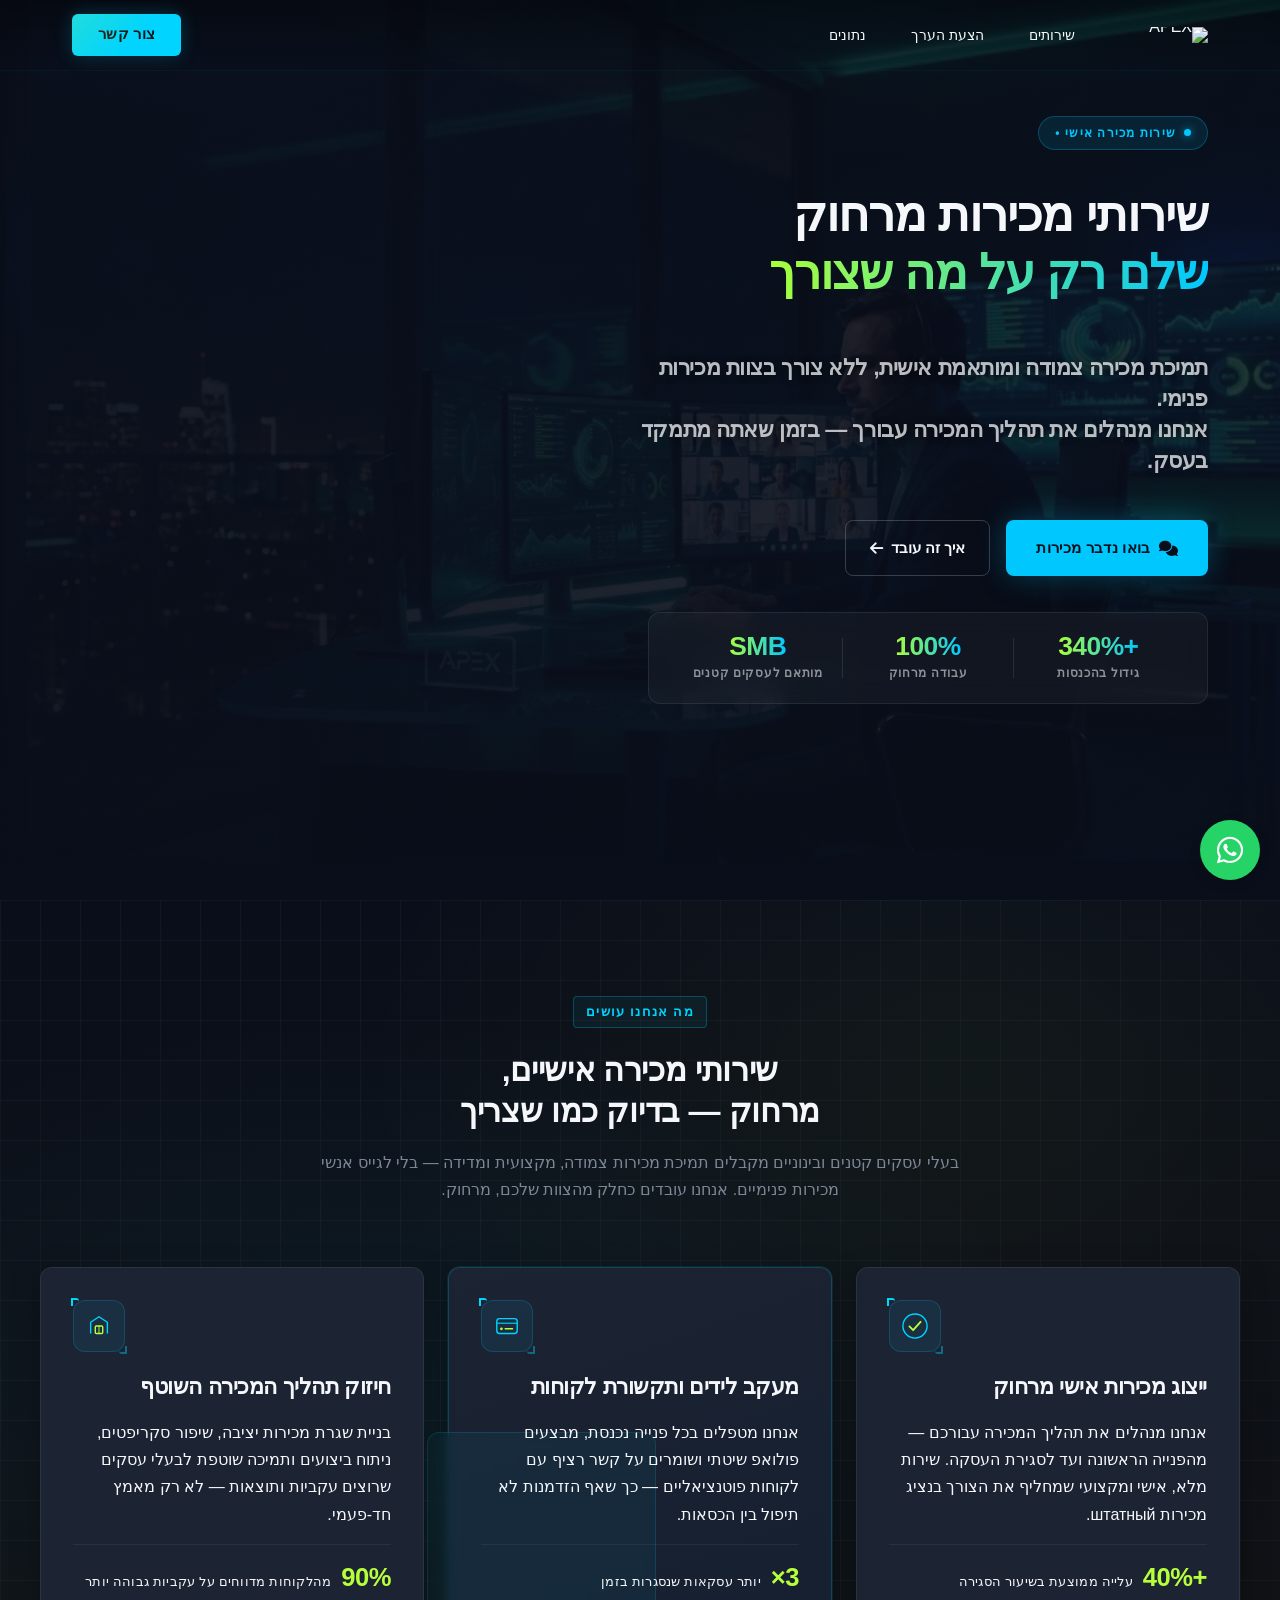
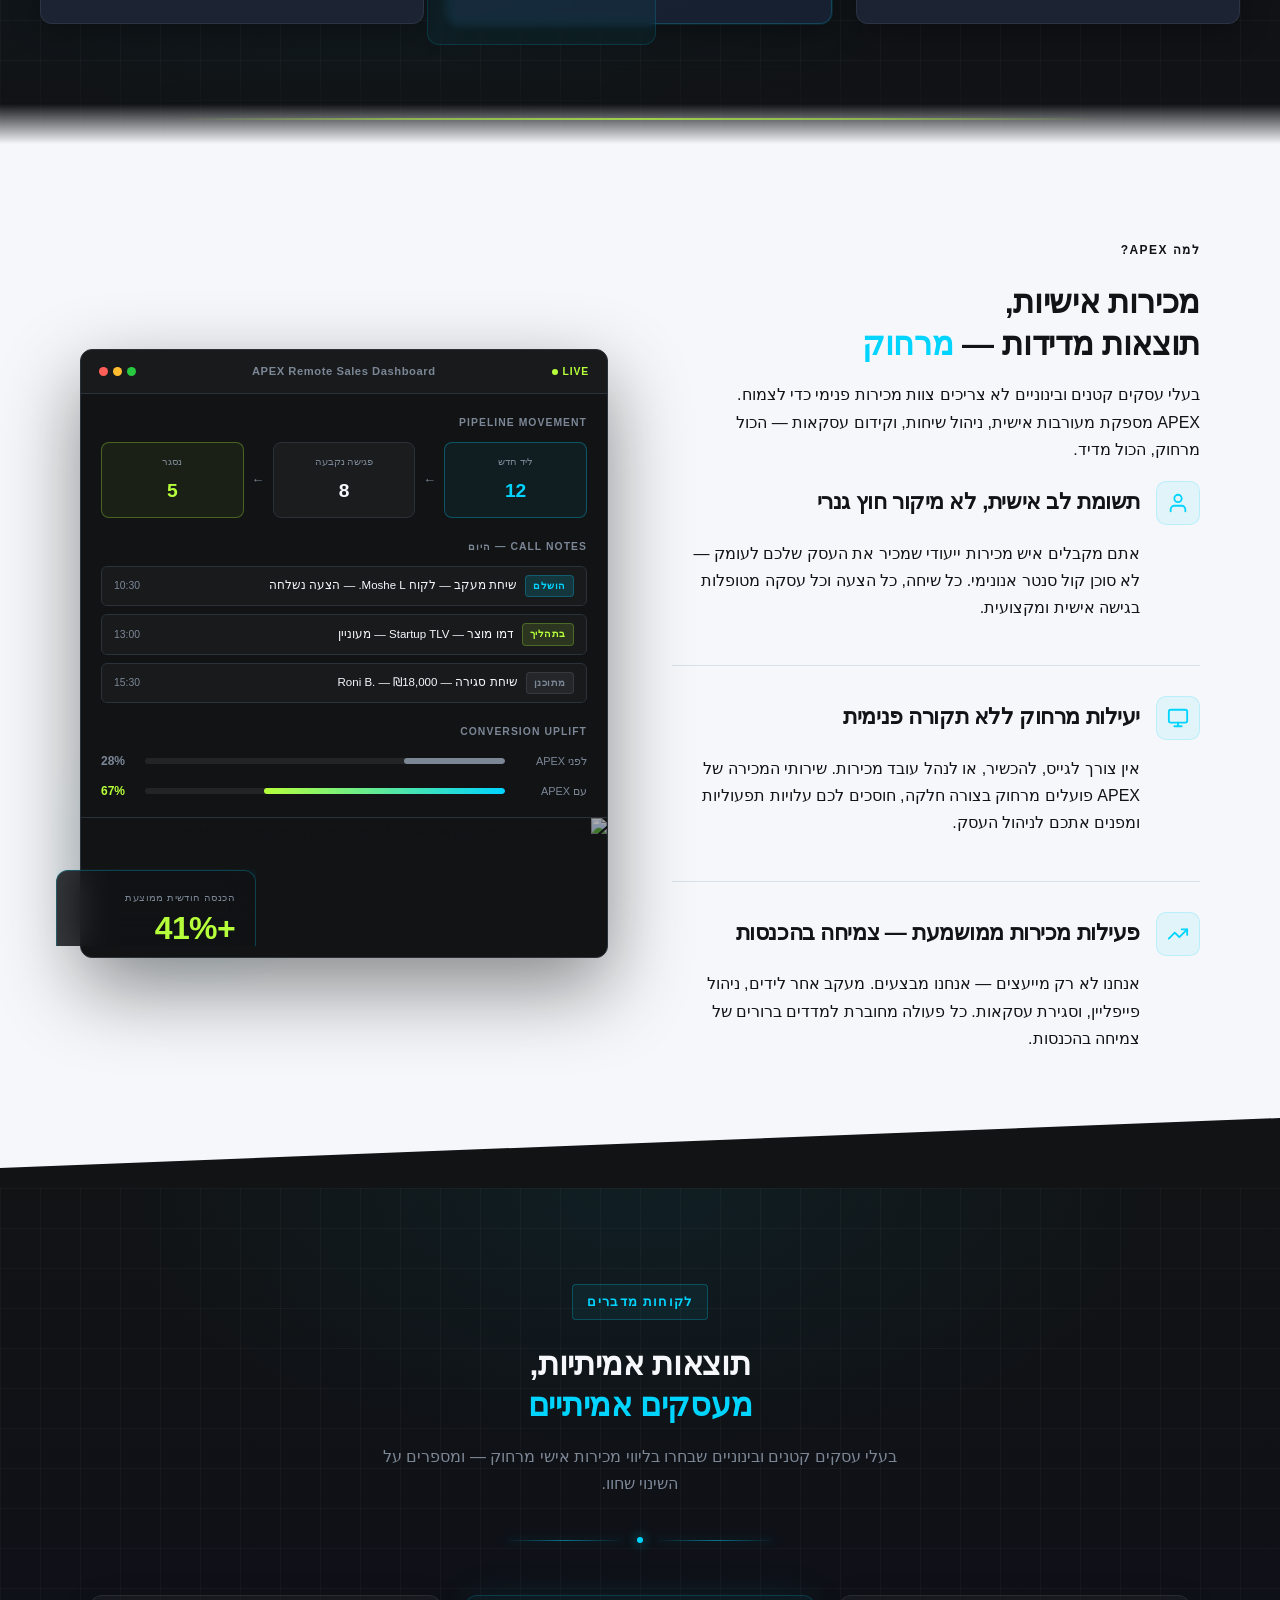
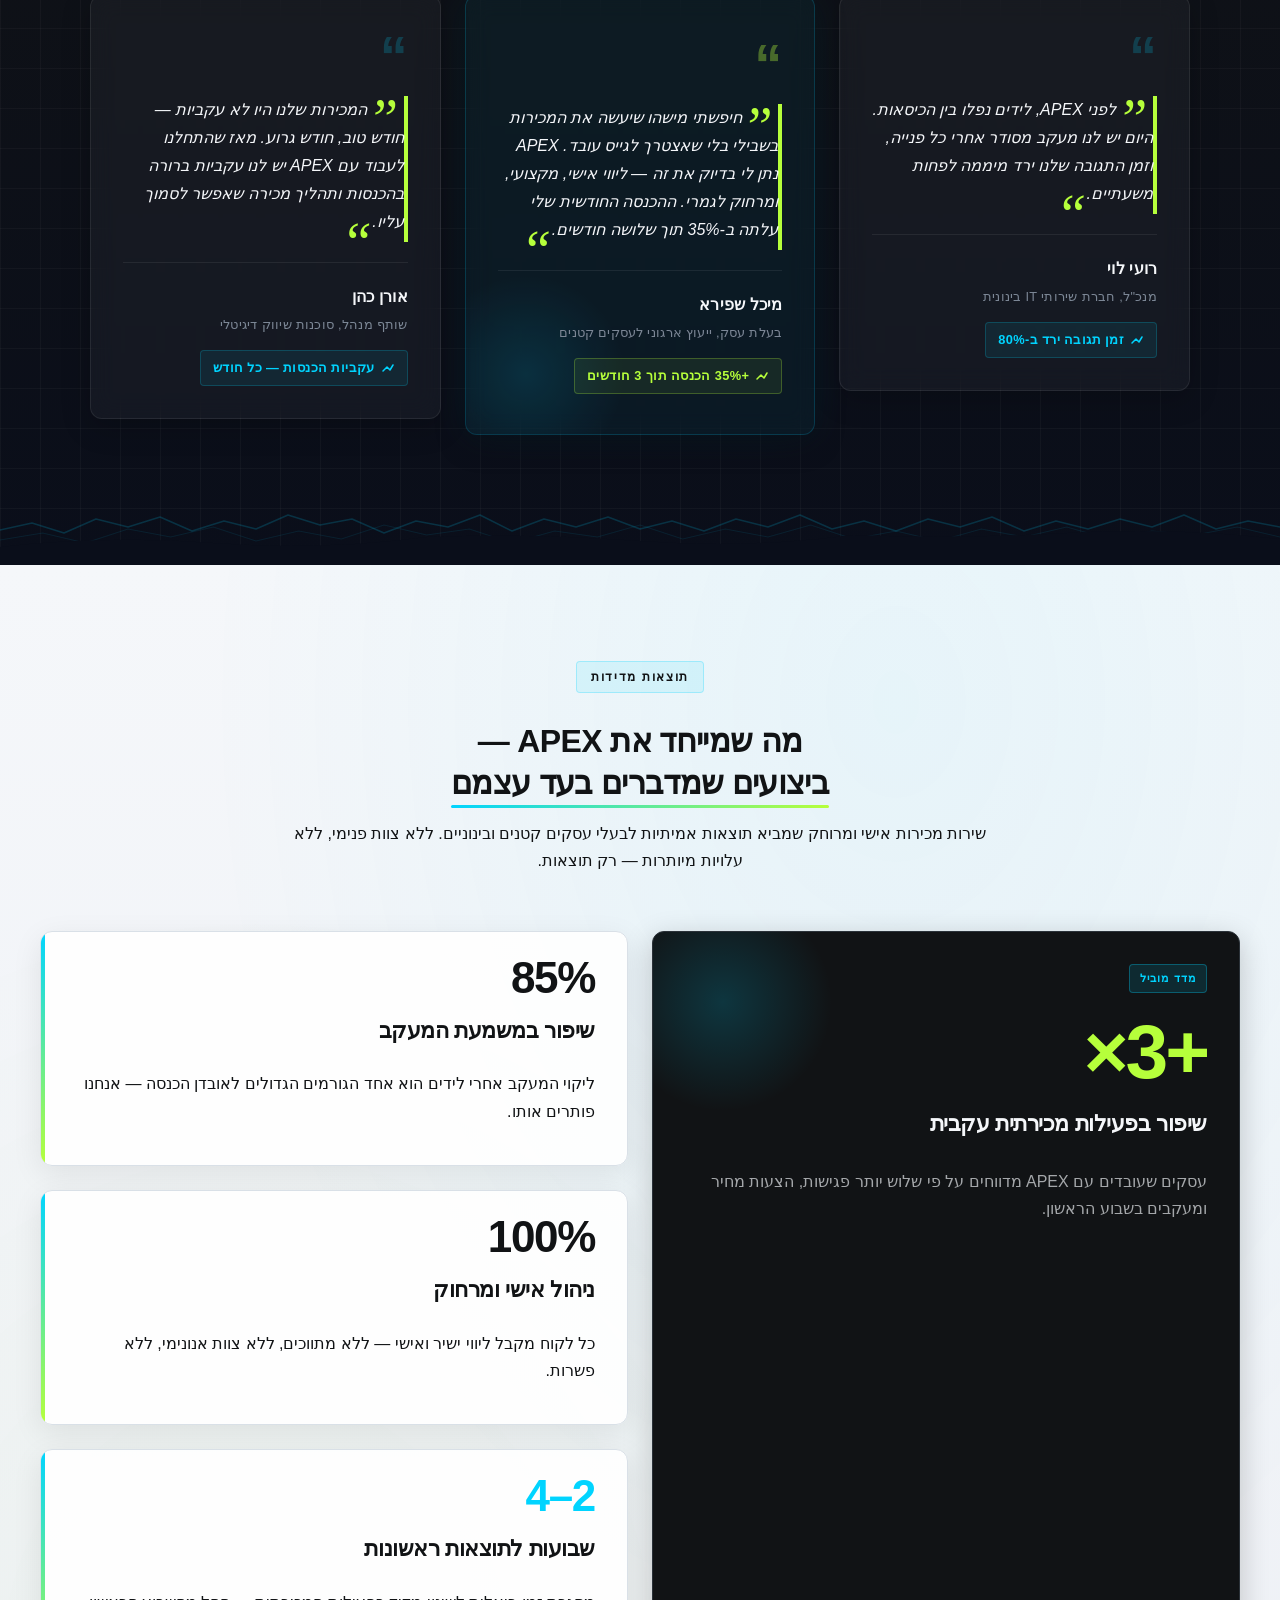
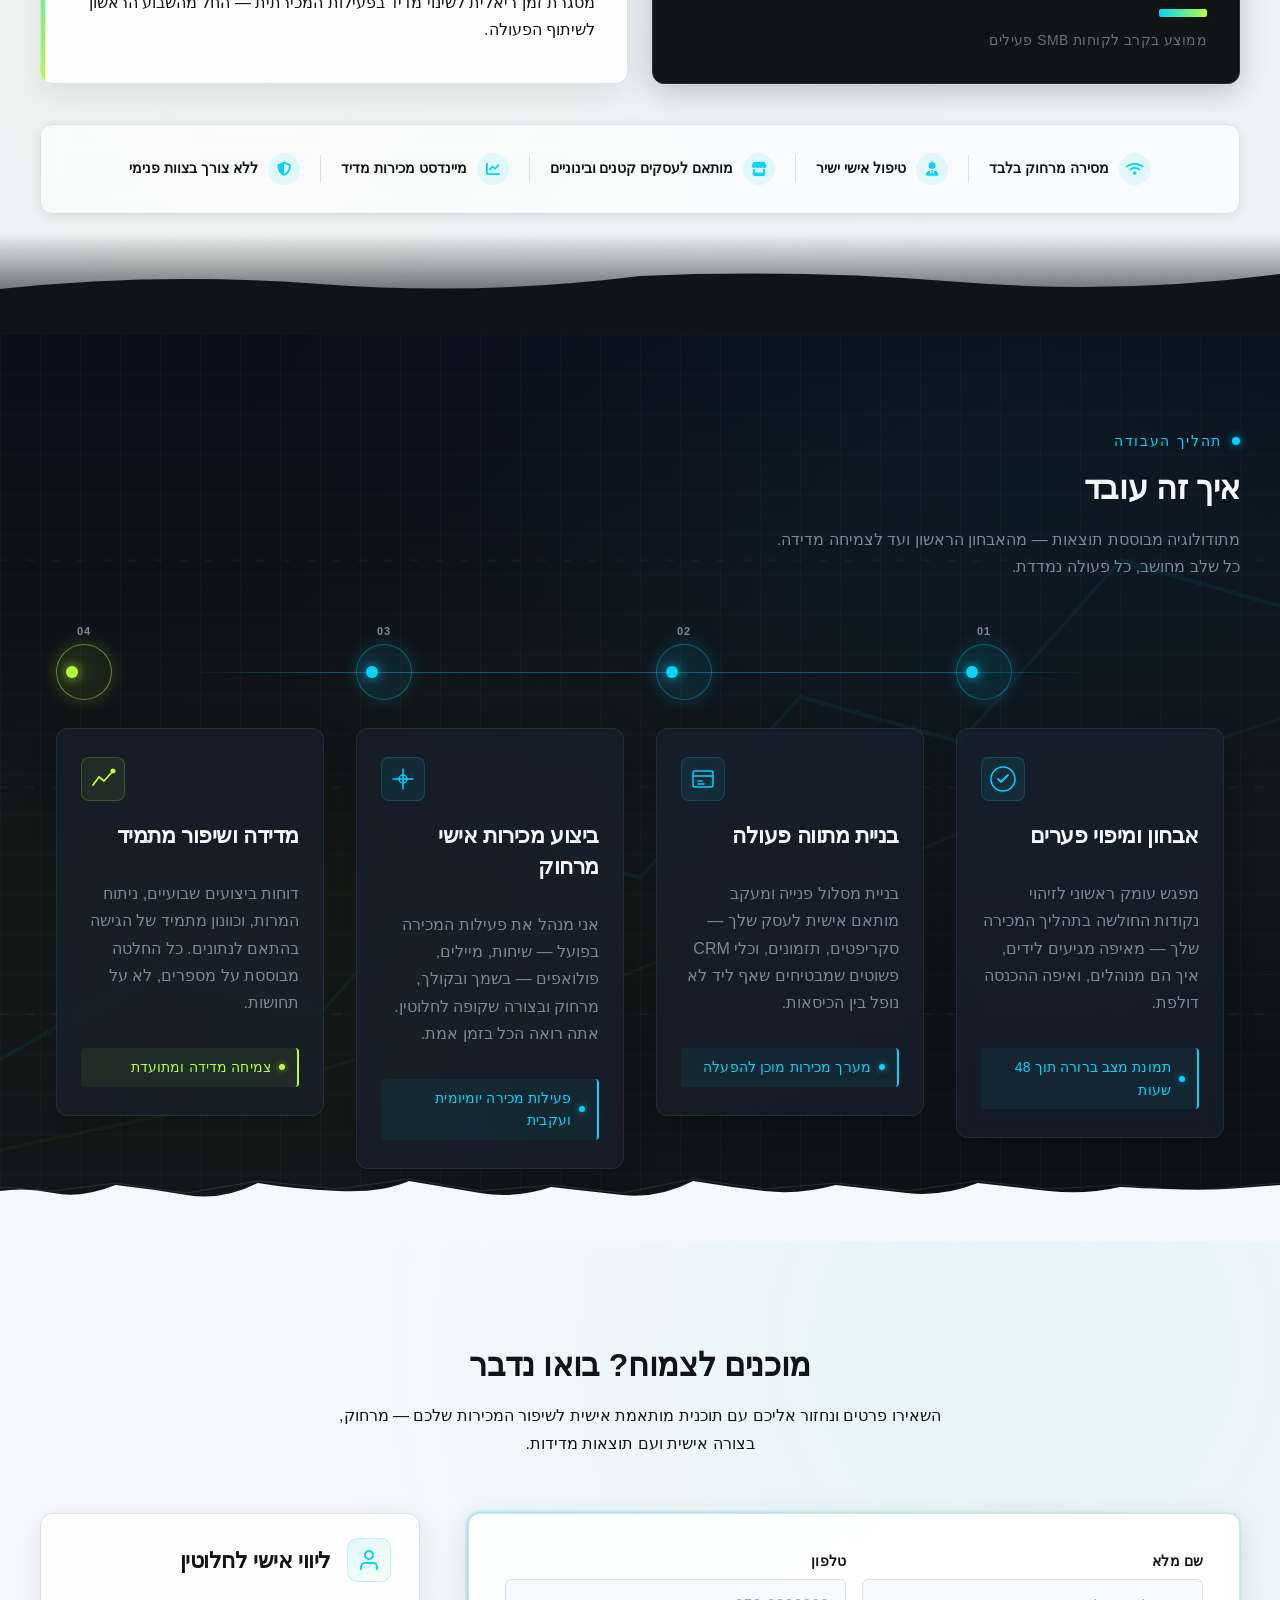
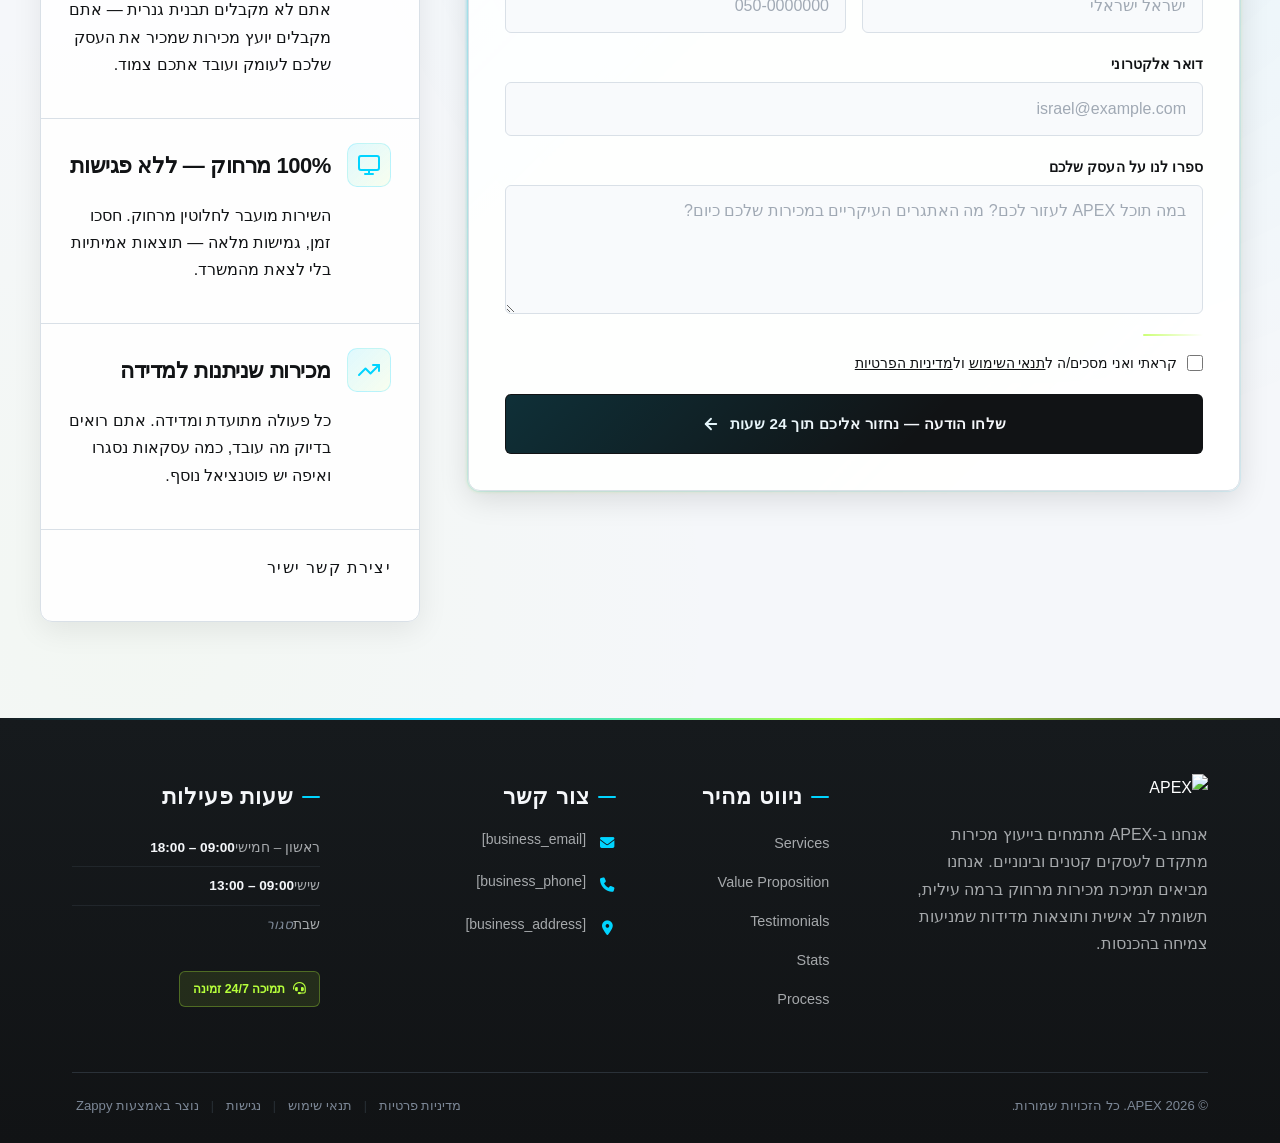
==== commit d77c001b: "Incremental sync: 1 page(s) — update_text" ====
--- a/public/index.html
+++ b/public/index.html
@@ -1 +1 @@
-<!doctype html><html dir="rtl" lang="he"><head><meta charset="UTF-8"><meta content="width=device-width,initial-scale=1" name="viewport"><meta content="index, follow" name="robots"><title>asynchronous apex in salesforce — APEX</title><meta content="A remote personal sales service tailored for small and medium-sized business owners. The business focuses on providing hands-on, personalized sales support deli" name="description"><meta content="asynchronous apex in salesforce, batch apex in salesforce, sales consulting firms, sales consulting services" name="keywords"><link href="/assets/favicon.ico" rel="icon" type="image/x-icon"><link href="/assets/favicon-16x16.png" rel="icon" type="image/png" sizes="16x16"><link href="/assets/favicon-32x32.png" rel="icon" type="image/png" sizes="32x32"><link href="/assets/favicon-48x48.png" rel="icon" type="image/png" sizes="48x48"><link href="/assets/favicon-192x192.png" rel="icon" type="image/png" sizes="192x192"><link href="/assets/favicon-512x512.png" rel="icon" type="image/png" sizes="512x512"><link href="/assets/apple-touch-icon.png" rel="apple-touch-icon"><script>!function(){"use strict";var t="3f80b74a-181e-48f9-b37d-7d8735e72a82",e="https://api.zappy5.com/api/analytics/track",a=18e5,n=2592e6,o=!0,i=!0,r=!0;var s=function(){var e="zappy_visitor_"+t,a=null;try{if(a=localStorage.getItem(e)){var o=JSON.parse(a),i=Date.now();if(i-o.created<n)return o.lastSeen=i,localStorage.setItem(e,JSON.stringify(o)),o.id}}catch(t){console.warn("Zappy Analytics: LocalStorage not available")}var r="zv_"+Date.now()+"_"+Math.random().toString(36).substr(2,9);try{localStorage.setItem(e,JSON.stringify({id:r,created:Date.now(),lastSeen:Date.now()}))}catch(t){}return r}(),c=function(){var e="zappy_session_"+t,n=null;try{if(n=sessionStorage.getItem(e)){var o=JSON.parse(n),i=Date.now();if(i-o.timestamp<a)return o.timestamp=i,sessionStorage.setItem(e,JSON.stringify(o)),o.id}}catch(t){console.warn("Zappy Analytics: SessionStorage not available")}var r="zs_"+Date.now()+"_"+Math.random().toString(36).substr(2,9);try{sessionStorage.setItem(e,JSON.stringify({id:r,timestamp:Date.now()}))}catch(t){}return r}();function l(a,n){n=n||{};var o={website_id:t,event_type:a,page_path:window.location.pathname,referrer:document.referrer||"direct",visitor_id:s,session_id:c,metadata:n};if(navigator.sendBeacon){var i=new Blob([JSON.stringify(o)],{type:"application/json"});navigator.sendBeacon(e,i)}else fetch(e,{method:"POST",headers:{"Content-Type":"application/json"},body:JSON.stringify(o),keepalive:!0}).catch(function(t){console.warn("Zappy Analytics: Failed to track event",t)})}o&&l("pageview",{title:document.title,url:window.location.href}),i&&document.addEventListener("click",function(t){var e=t.target;if("BUTTON"===e.tagName||e.closest("button")){var a="BUTTON"===e.tagName?e:e.closest("button");l("click",{element:"button",text:a.textContent.trim().substring(0,100),id:a.id||null,class:a.className||null})}else if("A"===e.tagName||e.closest("a")){var n="A"===e.tagName?e:e.closest("a");l("navigation",{element:"link",text:n.textContent.trim().substring(0,100),href:n.href,external:n.hostname!==window.location.hostname})}},!0),r&&document.addEventListener("submit",function(t){var e=t.target;l("form_submit",{form_id:e.id||null,form_name:e.name||null,form_action:e.action||null,form_method:e.method||"GET"})},!0);var d=Date.now();window.addEventListener("beforeunload",function(){l("page_unload",{time_on_page:Math.floor((Date.now()-d)/1e3),page_path:window.location.pathname})}),window.zappyAnalytics={track:l,getVisitorId:function(){return s},getSessionId:function(){return c}}}()</script><meta content="asynchronous apex in salesforce — APEX" property="og:title"><meta content="A remote personal sales service tailored for small and medium-sized business owners. The business focuses on providing hands-on, personalized sales support deli" property="og:description"><meta content="summary_large_image" name="twitter:card"><meta content="asynchronous apex in salesforce — APEX" name="twitter:title"><meta content="A remote personal sales service tailored for small and medium-sized business owners. The business focuses on providing hands-on, personalized sales support deli" name="twitter:description"><meta content="website" property="og:type"><meta content="he_IL" property="og:locale"><link href="https://cdnjs.cloudflare.com/ajax/libs/font-awesome/6.4.0/css/all.min.css" rel="stylesheet"><style>.skip-link{position:absolute;top:0;left:0;transform:translateY(-200%);padding:12px 18px;background:var(--bg-dark,#1a1a1a);color:var(--text-light,#fff);font-weight:600;border-radius:0 0 8px 0;z-index:10000}.skip-link:focus{transform:none;outline:2px solid var(--ring,#fff);outline-offset:2px}:focus-visible{outline:2px solid var(--ring,currentColor);outline-offset:3px}</style><link href="/assets/favicon.ico" rel="icon" type="image/x-icon"><link href="/assets/favicon-16x16.png" rel="icon" type="image/png" sizes="16x16"><link href="/assets/favicon-32x32.png" rel="icon" type="image/png" sizes="32x32"><link href="/assets/favicon-48x48.png" rel="icon" type="image/png" sizes="48x48"><link href="/assets/favicon-192x192.png" rel="icon" type="image/png" sizes="192x192"><link href="/assets/favicon-512x512.png" rel="icon" type="image/png" sizes="512x512"><link href="/assets/apple-touch-icon.png" rel="apple-touch-icon"><link href="https://cdn.jsdelivr.net/npm/vanilla-cookieconsent@3/dist/cookieconsent.css" rel="stylesheet"><script src="https://cdn.jsdelivr.net/npm/vanilla-cookieconsent@3/dist/cookieconsent.umd.js"></script><script src="https://cdn.jsdelivr.net/gh/mickidum/acc_toolbar/acctoolbar/acctoolbar.min.js"></script><style data-zappy-section-v2-css="true">.index-hero-section{position:relative;width:100%;min-height:100vh;display:flex;align-items:center;background-color:#0a0e1a;color:var(--text-light);overflow:visible;padding-bottom:80px;direction:rtl}.index-hero-section .index-hero-bg{position:absolute;inset:0;z-index:0;background-color:#0a0e1a;background-size:cover;background-position:center;width:100%;height:100%}.index-hero-section .index-hero-dotgrid{position:absolute;inset-inline-end:0;top:0;width:50%;height:100%;z-index:1;pointer-events:none;background-image:radial-gradient(rgba(0,200,255,.05) 1px,transparent 1px);background-size:32px 32px;background-position:top right}.index-hero-section .index-hero-scrim{position:absolute;inset:0;z-index:2;pointer-events:none;background-image:linear-gradient(135deg,rgba(10,14,26,.92) 0,rgba(10,14,26,.75) 55%,rgba(10,14,26,.55) 100%),linear-gradient(180deg,rgba(10,14,26,.3) 0,rgba(10,14,26,.85) 100%)}.index-hero-section .index-hero-container{position:relative;z-index:10;width:100%;max-width:1200px;margin:0 auto;padding:0 32px}.index-hero-section .index-hero-inner{max-width:680px;display:flex;flex-direction:column;align-items:flex-start;gap:28px;text-align:right}.index-hero-section .index-hero-badge{display:inline-flex;align-items:center;gap:8px;background:rgba(0,200,255,.1);border:1px solid rgba(0,200,255,.25);border-radius:100px;padding:6px 16px;font-size:.75rem;font-weight:700;letter-spacing:.1em;text-transform:uppercase;color:#00c8ff;font-family:'Space Grotesk','Inter Tight',sans-serif}.index-hero-section .index-hero-badge-dot{display:inline-block;width:7px;height:7px;border-radius:50%;background:#00c8ff;box-shadow:0 0 8px rgba(0,200,255,.7);animation:index-hero-pulse 2s ease-in-out infinite}@keyframes index-hero-pulse{0%,100%{box-shadow:0 0 8px rgba(0,200,255,.7)}50%{box-shadow:0 0 16px #00c8ff}}.index-hero-section .index-hero-h1{font-family:'Space Grotesk','Inter Tight',sans-serif;font-size:clamp(2.4rem, 5.5vw, 3.75rem);font-weight:800;line-height:1.1;letter-spacing:-.02em;color:var(--text-light);margin:0}.index-hero-section .index-hero-h1-accent{background:linear-gradient(90deg,#a8ff3b 0,#00c8ff 100%);-webkit-background-clip:text;-webkit-text-fill-color:transparent;background-clip:text;display:inline}.index-hero-section .index-hero-subtitle{font-family:Inter,sans-serif;font-size:clamp(1rem, 2vw, 1.15rem);font-weight:400;line-height:1.75;color:rgba(245,247,250,.75);margin:0;max-width:600px;text-shadow:0 1px 8px rgba(0,0,0,.4)}.index-hero-section .index-hero-br{display:block}.index-hero-section .index-hero-ctas{display:flex;flex-direction:row;align-items:center;gap:16px;flex-wrap:wrap}.index-hero-section .index-hero-btn-primary{display:inline-flex;align-items:center;gap:8px;background:#00c8ff;color:#0a0e1a;padding:15px 30px;border-radius:8px;font-family:'Space Grotesk','Inter Tight',sans-serif;font-size:.95rem;font-weight:700;letter-spacing:.02em;text-decoration:none;border:none;box-shadow:0 0 30px rgba(0,200,255,.3),0 8px 24px rgba(0,0,0,.3);transition:all .3s cubic-bezier(.4, 0, .2, 1);white-space:nowrap}.index-hero-section .index-hero-btn-primary:hover{transform:translateY(-3px);box-shadow:0 0 45px rgba(0,200,255,.5),0 12px 32px rgba(0,0,0,.4);background:#19d4ff}.index-hero-section .index-hero-btn-ghost{display:inline-flex;align-items:center;gap:8px;background:0 0;color:var(--text-light);padding:14px 24px;border-radius:8px;border:1px solid rgba(245,247,250,.2);font-family:'Space Grotesk','Inter Tight',sans-serif;font-size:.95rem;font-weight:600;text-decoration:none;transition:all .3s cubic-bezier(.4, 0, .2, 1);white-space:nowrap}.index-hero-section .index-hero-btn-ghost:hover{border-color:rgba(0,200,255,.5);color:#00c8ff;transform:translateY(-3px);background:rgba(0,200,255,.06)}.index-hero-section .index-hero-metrics{display:flex;flex-direction:row;align-items:center;gap:0;background:rgba(255,255,255,.04);backdrop-filter:blur(12px);border:1px solid rgba(255,255,255,.08);border-radius:12px;padding:20px 28px;margin-top:8px;width:100%;max-width:560px;box-sizing:border-box}.index-hero-section .index-hero-metric{display:flex;flex-direction:column;align-items:center;gap:4px;flex:1;text-align:center}.index-hero-section .index-hero-metric-num{font-family:'Space Grotesk','Inter Tight',sans-serif;font-size:1.65rem;font-weight:800;letter-spacing:-.02em;line-height:1;background:linear-gradient(90deg,#a8ff3b 0,#00c8ff 100%);-webkit-background-clip:text;-webkit-text-fill-color:transparent;background-clip:text}.index-hero-section .index-hero-metric-label{font-family:Inter,sans-serif;font-size:.72rem;font-weight:600;letter-spacing:.06em;text-transform:uppercase;color:rgba(245,247,250,.55);white-space:nowrap}.index-hero-section .index-hero-metric-divider{width:1px;height:40px;background:rgba(255,255,255,.1);flex-shrink:0;margin:0 4px}.index-hero-section .index-hero-divider-wrapper{position:absolute;bottom:0;left:0;width:100%;height:80px;pointer-events:none;z-index:5}.index-hero-section .index-hero-divider-wrapper svg{display:block;width:100%;height:100%}@media (max-width:768px){.index-hero-section{min-height:100svh;padding-top:100px;padding-bottom:80px;align-items:flex-start}.index-hero-section .index-hero-container{padding:0 16px}.index-hero-section .index-hero-inner{gap:20px;max-width:100%}.index-hero-section .index-hero-h1{font-size:2.1rem}.index-hero-section .index-hero-subtitle{font-size:.95rem}.index-hero-section .index-hero-br{display:none}.index-hero-section .index-hero-ctas{flex-direction:column;align-items:stretch;width:100%}.index-hero-section .index-hero-btn-ghost,.index-hero-section .index-hero-btn-primary{justify-content:center;width:100%}.index-hero-section .index-hero-metrics{padding:14px 12px;gap:0;max-width:100%}.index-hero-section .index-hero-metric-num{font-size:1.25rem}.index-hero-section .index-hero-metric-label{font-size:.62rem;white-space:normal;text-align:center}.index-hero-section .index-hero-dotgrid{width:100%;opacity:.5}}.hero .hero-title,.hero h1,.hero-section h1,.hero-title,[class*=hero-] h1,[class~=hero] h1{font-size:48px!important;line-height:1.2!important}@media (max-width:1024px){.hero .hero-title,.hero h1,.hero-section h1,.hero-title,[class*=hero-] h1,[class~=hero] h1{font-size:36px!important}}@media (max-width:768px){.hero .hero-title,.hero h1,.hero-section h1,.hero-title,[class*=hero-] h1,[class~=hero] h1{font-size:28px!important}}</style><link href="/styles.css" rel="stylesheet"><style id="zappy-dropdown-submenu-styles">#navMenu li:has(.sub-menu),.nav-menu li:has(.sub-menu),.navbar li:has(.sub-menu),nav li:has(.sub-menu){position:relative}#navMenu .sub-menu,.nav-menu .sub-menu,.navbar .sub-menu,nav .sub-menu{display:block!important;position:absolute!important;top:100%;left:0;min-width:220px;background:#fff;border-radius:8px;box-shadow:0 8px 25px rgba(0,0,0,.15);padding:8px 0;opacity:0;visibility:hidden;transform:translateY(10px);transition:all .3s ease;z-index:1000;list-style:none;pointer-events:none}#navMenu li:hover>.sub-menu,.nav-menu li:hover>.sub-menu,.navbar li:hover>.sub-menu,nav li:hover>.sub-menu{opacity:1!important;visibility:visible!important;transform:translateY(0)!important;pointer-events:auto!important}.sub-menu li{list-style:none;margin:0;padding:0}.sub-menu a{display:block!important;padding:10px 16px!important;color:var(--text-dark,#333)!important;font-weight:500;text-decoration:none;white-space:nowrap;transition:background-color .2s}.sub-menu .zappy-nav-child>a{padding-left:28px!important;font-size:.9em!important;opacity:.85!important}[dir=rtl] .sub-menu .zappy-nav-child>a,html[lang=ar] .sub-menu .zappy-nav-child>a,html[lang=he] .sub-menu .zappy-nav-child>a{padding-left:10px!important;padding-right:28px!important}.sub-menu .zappy-nav-parent>a{font-weight:600!important}.sub-menu a:hover{background-color:#f5f5f5}[dir=rtl] .nav-menu .sub-menu,[dir=rtl] .navbar .sub-menu,[dir=rtl] nav .sub-menu,html[lang=ar] .nav-menu .sub-menu,html[lang=ar] .navbar .sub-menu,html[lang=ar] nav .sub-menu,html[lang=he] .nav-menu .sub-menu,html[lang=he] .navbar .sub-menu,html[lang=he] nav .sub-menu{left:auto!important;right:0!important}.sub-menu:empty,.sub-menu:not(:has(li)):not(:has(> a)),.sub-menu:not(:has(li:not(.zappy-hidden-menu-item))):not(:has(> a)){display:none!important;opacity:0!important;visibility:hidden!important;pointer-events:none!important}li:has(.menu-group-title):hover>.sub-menu{opacity:1!important;visibility:visible!important;transform:translateY(0)!important;pointer-events:auto!important}#navMenu>li>.menu-group-title,.nav-menu>li>.menu-group-title{display:inline-block;padding:.5rem 1rem;cursor:default;user-select:none}@media (max-width:768px){#navMenu .sub-menu,.nav-menu .sub-menu,.navbar .sub-menu,nav .sub-menu{position:static!important;transform:none!important;box-shadow:none!important;background:0 0!important;max-height:0;overflow:hidden;opacity:0;visibility:hidden;transition:max-height .3s ease,opacity .3s ease;padding:0!important;border-radius:0!important}#navMenu .sub-menu.mobile-expanded,.nav-menu .sub-menu.mobile-expanded,.navbar .sub-menu.mobile-expanded{max-height:none!important;overflow-y:visible!important;opacity:1!important;visibility:visible!important;padding:8px 0 8px 16px!important}[dir=rtl] .sub-menu.mobile-expanded,html[lang=he] .sub-menu.mobile-expanded{padding:8px 16px 8px 0!important}#navMenu li:hover>.sub-menu,.nav-menu li:hover>.sub-menu,.navbar li:hover>.sub-menu,nav li:hover>.sub-menu{opacity:0;visibility:hidden;pointer-events:none}#navMenu li>.sub-menu.mobile-expanded,.nav-menu li>.sub-menu.mobile-expanded,.navbar li>.sub-menu.mobile-expanded,nav li>.sub-menu.mobile-expanded{opacity:1!important;visibility:visible!important;pointer-events:auto!important}#navMenu li:has(.sub-menu),.nav-menu li:has(.sub-menu),.navbar li:has(.sub-menu),nav li:has(.sub-menu){display:flex!important;flex-wrap:wrap!important;align-items:center!important;position:relative!important;min-height:44px!important}#navMenu li:has(.sub-menu)>a,.nav-menu li:has(.sub-menu)>a,.navbar li:has(.sub-menu)>a,nav li:has(.sub-menu)>a{flex:1!important;min-width:0!important}#navMenu li:has(.sub-menu)>.menu-group-title,.nav-menu li:has(.sub-menu)>.menu-group-title,.navbar li:has(.sub-menu)>.menu-group-title,nav li:has(.sub-menu)>.menu-group-title{flex:1!important;min-width:0!important;padding:0!important;line-height:inherit!important}#navMenu li:has(.sub-menu)>.sub-menu,.nav-menu li:has(.sub-menu)>.sub-menu,.navbar li:has(.sub-menu)>.sub-menu,nav li:has(.sub-menu)>.sub-menu{flex-basis:100%!important;width:100%!important}#navMenu li:has(.sub-menu)>a [class*=arrow],#navMenu li:has(.sub-menu)>a [class*=chevron],.nav-menu li:has(.sub-menu)>a .fa-angle-down,.nav-menu li:has(.sub-menu)>a .fa-chevron-down,.nav-menu li:has(.sub-menu)>a [class*=arrow],.nav-menu li:has(.sub-menu)>a [class*=chevron],nav li:has(.sub-menu)>a [class*=arrow],nav li:has(.sub-menu)>a [class*=chevron]{display:none!important;visibility:hidden!important}.mobile-submenu-toggle{display:flex!important;align-items:center!important;justify-content:center!important;width:44px!important;height:auto!important;background:0 0!important;border:none!important;cursor:pointer!important;color:var(--text-light)!important;position:static!important;flex-shrink:0!important;align-self:stretch!important;z-index:2!important;padding:0!important;margin:0!important}.mobile-submenu-toggle::after{content:''!important;width:0!important;height:0!important;border-left:6px solid transparent!important;border-right:6px solid transparent!important;border-top:7px solid currentColor!important;transition:transform .3s ease!important}.mobile-submenu-toggle.expanded::after{transform:rotate(180deg)!important}.sub-menu a{padding:10px 0!important;display:block!important;color:var(--text-light)!important;white-space:normal!important}.sub-menu .zappy-nav-child>a{padding-left:28px!important;font-size:.9em!important;opacity:.85!important}[dir=rtl] .sub-menu .zappy-nav-child>a,html[lang=ar] .sub-menu .zappy-nav-child>a,html[lang=he] .sub-menu .zappy-nav-child>a{padding-left:0!important;padding-right:28px!important}.sub-menu .zappy-nav-parent>a{font-weight:600!important}#navMenu.active,.nav-menu.active{max-width:100vw!important;overflow-x:hidden!important;box-sizing:border-box!important}.navbar .sub-menu li a,.zappy-products-dropdown .sub-menu a,nav.navbar .sub-menu li a{color:var(--text-light)!important}}@media (min-width:769px){.mobile-submenu-toggle{display:none!important}}</style><style id="zappy-widget-visibility">html[dir=rtl] .whatsapp-float{right:20px!important;left:auto!important}html:not([dir]) .whatsapp-float,html[dir=ltr] .whatsapp-float{left:20px!important;right:auto!important}html[dir=rtl] #mic-access-tool-general-button,html[dir=rtl] #mic-init-access-tool #mic-access-tool-general-button,html[dir=rtl] #mic-init-access-tool .mic-access-tool-general-button,html[dir=rtl] ._access-icon,html[dir=rtl] .mic-access-tool-general-button{left:20px!important;right:auto!important}html:not([dir]) #mic-access-tool-general-button,html:not([dir]) #mic-init-access-tool #mic-access-tool-general-button,html:not([dir]) #mic-init-access-tool .mic-access-tool-general-button,html:not([dir]) ._access-icon,html:not([dir]) .mic-access-tool-general-button,html[dir=ltr] #mic-access-tool-general-button,html[dir=ltr] #mic-init-access-tool #mic-access-tool-general-button,html[dir=ltr] #mic-init-access-tool .mic-access-tool-general-button,html[dir=ltr] ._access-icon,html[dir=ltr] .mic-access-tool-general-button{right:20px!important;left:auto!important}@media (max-width:768px){.whatsapp-float{display:flex!important}}@media (min-width:769px){.whatsapp-float{display:flex!important}}@media (max-width:768px){#mic-access-tool-general-button,#mic-init-access-tool #mic-access-tool-general-button,#mic-init-access-tool .mic-access-tool-general-button,._access-icon,.mic-access-tool-general-button{display:flex!important;visibility:visible!important;opacity:1!important;pointer-events:auto!important}#mic-access-tool-box.opened-mic-access-tool,#mic-init-access-tool #mic-access-tool-box.opened-mic-access-tool,.mic-access-tool-box.opened-mic-access-tool{visibility:visible!important;opacity:1!important;pointer-events:auto!important}}@media (min-width:769px){#mic-access-tool-general-button,#mic-init-access-tool #mic-access-tool-general-button,#mic-init-access-tool .mic-access-tool-general-button,._access-icon,.mic-access-tool-general-button{display:flex!important;visibility:visible!important;opacity:1!important;pointer-events:auto!important}#mic-access-tool-box.opened-mic-access-tool,#mic-init-access-tool #mic-access-tool-box.opened-mic-access-tool,.mic-access-tool-box.opened-mic-access-tool{visibility:visible!important;opacity:1!important;pointer-events:auto!important}}</style></head><body><a href="#main" class="skip-link">דלג לתוכן הראשי</a><nav class="navbar" dir="rtl"><button class="mobile-toggle" aria-label="Menu" id="mobileToggle"><svg viewBox="0 0 24 24" fill="none" height="24" width="24" class="hamburger-icon"><path d="M3 12h18M3 6h18M3 18h18" stroke="currentColor" stroke-width="2" stroke-linecap="round"></path></svg> <svg viewBox="0 0 24 24" fill="none" height="24" width="24" class="close-icon" style="display:none"><path d="M18 6L6 18M6 6l12 12" stroke="currentColor" stroke-width="2" stroke-linecap="round"></path></svg></button> <button class="phone-header-btn" aria-label="Call" data-phone="[business_phone]"><svg viewBox="0 0 24 24" fill="currentColor" height="20" width="20"><path d="M22 16.92v3a2 2 0 0 1-2.18 2 19.79 19.79 0 0 1-8.63-3.07 19.5 19.5 0 0 1-6-6 19.79 19.79 0 0 1-3.07-8.67A2 2 0 0 1 4.11 2h3a2 2 0 0 1 2 1.72 12.84 12.84 0 0 0 .7 2.81 2 2 0 0 1-.45 2.11L8.09 9.91a16 16 0 0 0 6 6l1.27-1.27a2 2 0 0 1 2.11-.45 12.84 12.84 0 0 0 2.81.7A2 2 0 0 1 22 16.92z"></path></svg></button><div class="nav-container"><div class="nav-right-group"><div class="nav-brand"><a href="/" class="logo-link"><img alt="APEX" src="/assets/site-----image-1.webp" class="logo"></a></div><ul class="nav-menu" id="navMenu"><li><a href="#services">שירותים</a></li><li><a href="#value-proposition">הצעת הערך</a></li><li><a href="#stats">נתונים</a></li></ul></div><div class="nav-cta-container"><li class="nav-cta-item"><a href="#contact" class="nav-cta-btn">צור קשר</a></li></div></div></nav><script>window.addEventListener("load",function(){const e=document.querySelector(".navbar, nav, header");if(!e)return void console.log("[Navbar] Navbar element not found");let t=document.getElementById("mobileToggle")||document.querySelector(".mobile-toggle")||document.querySelector(".hamburger")||document.querySelector(".hamburger-menu")||document.querySelector(".menu-toggle")||document.querySelector(".burger-menu")||document.querySelector('[aria-label="Menu"]')||document.querySelector('[aria-label="תפריט"]');const n=document.querySelector(".phone-header-btn"),o=window.getComputedStyle(e);let r=o.backgroundColor;if(console.log("[Navbar] Initial navbar background:",r),"transparent"===r||"rgba(0, 0, 0, 0)"===r||r.startsWith("rgba")&&r.includes(", 0)")){const e=o.backgroundImage;if(e&&"none"!==e)console.log("[Navbar] Navbar has background image/gradient, using dark text"),r="rgb(240, 240, 240)";else{const e=window.getComputedStyle(document.body).backgroundColor;console.log("[Navbar] Navbar transparent, using body background:",e),r=e}}const a=r.match(/\d+/g);if(a&&a.length>=3){const e=(.299*parseInt(a[0])+.587*parseInt(a[1])+.114*parseInt(a[2]))/255;console.log("[Navbar] Mobile button colors preserved from Claude CSS (luminance:",e.toFixed(2)+")");const o=document.createElement("style");o.id="zappy-mobile-nav-fix";document.documentElement.lang;document.documentElement.dir,o.textContent='\n        /* Hide mobile buttons on desktop, show only on mobile */\n        @media (min-width: 769px) {\n          .mobile-toggle,\n          .phone-header-btn {\n            display: none !important;\n          }\n        }\n        \n        /* Show and position mobile buttons correctly on mobile */\n        @media (max-width: 768px) {\n          .navbar,\n          nav.navbar {\n            min-height: 70px !important;\n          }\n\n          .mobile-toggle,\n          .phone-header-btn {\n            position: absolute !important;\n            top: 0 !important;\n            bottom: 0 !important;\n            margin-top: auto !important;\n            margin-bottom: auto !important;\n            transform: none !important;\n            z-index: 1001 !important;\n            display: flex !important;\n            align-items: center !important;\n            justify-content: center !important;\n            width: 36px !important;\n            height: 36px !important;\n            border-radius: 50% !important;\n            border: none !important;\n            cursor: pointer !important;\n            padding: 6px !important;\n            background: none !important;\n            color: var(--nav-text, var(--text-light)) !important;\n            touch-action: manipulation !important;\n            -webkit-tap-highlight-color: transparent !important;\n          }\n\n          html[data-zappy-site-type="ecommerce"] .phone-header-btn,\n          body[data-zappy-site-type="ecommerce"] .phone-header-btn,\n          html[data-zappy-site-type="ecommerce"] header .phone-header-btn,\n          html[data-zappy-site-type="ecommerce"] nav .phone-header-btn {\n            display: none !important;\n            visibility: hidden !important;\n            width: 0 !important;\n            height: 0 !important;\n            min-width: 0 !important;\n            overflow: hidden !important;\n          }\n          \n          /* LTR positioning (default): hamburger LEFT, phone RIGHT */\n          html:not([dir="rtl"]):not([lang="he"]):not([lang="ar"]) .mobile-toggle,\n          html[dir="ltr"] .mobile-toggle {\n            left: 12px !important;\n            right: auto !important;\n          }\n          html:not([dir="rtl"]):not([lang="he"]):not([lang="ar"]) .phone-header-btn,\n          html[dir="ltr"] .phone-header-btn {\n            right: 12px !important;\n            left: auto !important;\n          }\n          \n          /* RTL positioning: hamburger RIGHT, phone LEFT */\n          html[dir="rtl"] .mobile-toggle,\n          html[lang="he"] .mobile-toggle,\n          html[lang="ar"] .mobile-toggle {\n            right: 12px !important;\n            left: auto !important;\n          }\n          html[dir="rtl"] .phone-header-btn,\n          html[lang="he"] .phone-header-btn,\n          html[lang="ar"] .phone-header-btn {\n            left: 12px !important;\n            right: auto !important;\n          }\n          \n          /* CRITICAL: Ensure nav-container has min-height on mobile */\n          /* All children are positioned absolutely/fixed on mobile, so height:auto collapses to 0 */\n          .nav-container {\n            min-height: 70px !important;\n            position: relative !important;\n          }\n          \n          /* Ensure SVG icons are properly sized and inherit color */\n          .mobile-toggle svg,\n          .phone-header-btn svg {\n            width: 24px !important;\n            height: 24px !important;\n            /* Don\'t force display - let JavaScript control hamburger/close toggle */\n          }\n          \n          /* Reset nav-cta-container on mobile - remove desktop box-shadow/padding */\n          /* that creates a visible ghost box when CTA button is hidden */\n          .nav-cta-container {\n            box-shadow: none !important;\n            padding: 0 !important;\n          }\n          \n          /* Hide nav-cta-container entirely on mobile when there\'s no lang-switcher */\n          /* (only the CTA button is inside, and it\'s hidden on mobile) */\n          .nav-cta-container:not(:has(.lang-switcher)) {\n            display: none !important;\n          }\n          \n          /* CRITICAL: Prevent hero image fade gradient from bleeding over headline text */\n          /* The .image-fade-gradient has bottom: -30px (extends below parent) */\n          /* On mobile stacked layout, this overlaps the h1 text below the image */\n          .hero-image-column {\n            overflow: hidden !important;\n          }\n          .image-fade-gradient {\n            bottom: 0 !important;\n          }\n          \n          /* Hide desktop language switcher on mobile - hamburger menu handles it */\n          /* High specificity to override stored CSS */\n          .lang-switcher,\n          .nav-cta-container .lang-switcher,\n          .nav-container .lang-switcher,\n          .navbar .lang-switcher,\n          .navbar .nav-cta-container .lang-switcher {\n            display: none !important;\n          }\n        }\n      ';const r=document.getElementById("zappy-mobile-nav-fix");r&&r.remove(),document.head.appendChild(o),console.log("[Navbar] Critical CSS injected for mobile nav positioning");const i=window.innerWidth<=768;if(t){const e=t.querySelector(".hamburger-icon"),n=t.querySelector(".close-icon");e&&(e.style.setProperty("width","24px","important"),e.style.setProperty("height","24px","important"),e.style.setProperty("display","block","important")),n&&(n.style.setProperty("width","24px","important"),n.style.setProperty("height","24px","important"),n.style.setProperty("display","none","important")),i?(t.style.setProperty("position","absolute","important"),t.style.setProperty("top","0","important"),t.style.setProperty("bottom","0","important"),t.style.setProperty("margin-top","auto","important"),t.style.setProperty("margin-bottom","auto","important"),t.style.setProperty("transform","none","important"),t.style.setProperty("z-index","1001","important"),t.style.removeProperty("left"),t.style.removeProperty("right"),console.log("[Navbar] Mobile toggle positioning applied (mobile viewport)")):(t.style.removeProperty("position"),t.style.removeProperty("top"),t.style.removeProperty("transform"),t.style.removeProperty("z-index"),t.style.removeProperty("left"),t.style.removeProperty("right"),console.log("[Navbar] Desktop viewport - cleared mobile toggle inline positioning"))}if(n){const e=n.querySelector("svg");e&&(e.style.width="24px",e.style.height="24px",e.setAttribute("width","24"),e.setAttribute("height","24")),i?(n.style.setProperty("position","absolute","important"),n.style.setProperty("top","0","important"),n.style.setProperty("bottom","0","important"),n.style.setProperty("margin-top","auto","important"),n.style.setProperty("margin-bottom","auto","important"),n.style.setProperty("transform","none","important"),n.style.setProperty("z-index","1001","important"),n.style.removeProperty("left"),n.style.removeProperty("right"),console.log("[Navbar] Phone button positioning applied (mobile viewport)")):(n.style.removeProperty("position"),n.style.removeProperty("top"),n.style.removeProperty("transform"),n.style.removeProperty("z-index"),n.style.removeProperty("left"),n.style.removeProperty("right"),console.log("[Navbar] Desktop viewport - cleared phone button inline positioning"))}}else console.log("[Navbar] Could not parse background color:",r);t=document.getElementById("mobileToggle")||document.querySelector(".mobile-toggle")||document.querySelector(".hamburger")||document.querySelector(".hamburger-menu")||document.querySelector(".menu-toggle")||document.querySelector(".burger-menu")||document.querySelector('[aria-label="Menu"]')||document.querySelector('[aria-label="תפריט"]');const i=document.getElementById("navMenu")||document.querySelector(".nav-menu")||document.querySelector(".nav-links")||document.querySelector("nav ul:not(.submenu)");if(!t||!i)return void console.log("[Navbar] Mobile toggle or menu not found:",{toggle:!!t,menu:!!i});i.id||(i.id="navMenu"),console.log("[Navbar] Initializing mobile menu...");const l=t.cloneNode(!0);t.parentNode.replaceChild(l,t);var s=0;function p(e){var t=Date.now();t-s<300||(s=t,function(e){e.preventDefault(),e.stopPropagation();const t=l.querySelector(".hamburger-icon"),n=l.querySelector(".close-icon");i.classList.contains("active")?(i.classList.remove("active"),t&&t.style.setProperty("display","block","important"),n&&n.style.setProperty("display","none","important"),document.body.style.overflow="",console.log("[Navbar] Menu closed")):(i.classList.add("active"),t&&t.style.setProperty("display","none","important"),n&&n.style.setProperty("display","block","important"),document.body.style.overflow="hidden",console.log("[Navbar] Menu opened"))}(e))}l.addEventListener("click",p),l.addEventListener("touchend",p),i.querySelectorAll("a").forEach(function(e){e.addEventListener("click",function(){if("#"===this.getAttribute("href"))return;const e=l.querySelector(".hamburger-icon"),t=l.querySelector(".close-icon");i.classList.remove("active"),e&&e.style.setProperty("display","block","important"),t&&t.style.setProperty("display","none","important"),document.body.style.overflow="",console.log("[Navbar] Menu closed (link clicked)")})});var m=i.querySelectorAll(".dropdown-toggle");m.forEach(function(e){e.addEventListener("click",function(e){e.preventDefault(),e.stopPropagation();var t=this.closest(".nav-dropdown");t&&(t.parentNode.querySelectorAll(".nav-dropdown.open").forEach(function(e){e!==t&&e.classList.remove("open")}),t.classList.toggle("open"),console.log("[Navbar] Dropdown toggled:",t.classList.contains("open")?"open":"closed"))})}),document.addEventListener("click",function(e){e.target.closest(".nav-dropdown")||document.querySelectorAll(".nav-dropdown.open").forEach(function(e){e.classList.remove("open")})}),console.log("[Navbar] Dropdown handlers initialized for "+m.length+" dropdowns"),n&&n.addEventListener("click",function(){const e=document.querySelectorAll('a[href^="tel:"]'),t=e.length>0?e[0].getAttribute("href").replace("tel:",""):"[business_phone]";window.location.href="tel:"+t,console.log("[Navbar] Phone button clicked")}),console.log("[Navbar] Mobile menu initialized successfully")})</script><main id="main"><section class="index-hero-section" data-layout-spec="בית-hero" dir="rtl" id="hero" data-hero-type="fullscreen-scrim" data-zappy-section="true"><div class="index-hero-bg" style="background-image:url('assets/site-index-hero-image-1.webp');background-size:cover;background-position:center"></div><div class="index-hero-dotgrid" aria-hidden="true"></div><div class="index-hero-scrim" aria-hidden="true"></div><div class="index-hero-container"><div class="index-hero-inner"><div class="index-hero-badge"><span class="index-hero-badge-dot"></span> <span>שירות מכירה אישי •</span></div><h1 class="index-hero-h1">שירות מכירות מרחוק<br><span class="index-hero-h1-accent">שלם רק על מה שצורך</span></h1><h3 class="index-hero-subtitle">תמיכת מכירה צמודה ומותאמת אישית, ללא צורך בצוות מכירות פנימי.<br class="index-hero-br">אנחנו מנהלים את תהליך המכירה עבורך — בזמן שאתה מתמקד בעסק.</h3><div class="index-hero-ctas"><a href="#contact" class="index-hero-btn-primary"><i class="fa-solid fa-comments" aria-hidden="true"></i> בואו נדבר מכירות </a><a href="#how-it-works" class="index-hero-btn-ghost">איך זה עובד <i class="fa-solid fa-arrow-left" aria-hidden="true"></i></a></div><div class="index-hero-metrics"><div class="index-hero-metric"><span class="index-hero-metric-num">+340%</span> <span class="index-hero-metric-label">גידול בהכנסות</span></div><div class="index-hero-metric-divider" aria-hidden="true"></div><div class="index-hero-metric"><span class="index-hero-metric-num">100%</span> <span class="index-hero-metric-label">עבודה מרחוק</span></div><div class="index-hero-metric-divider" aria-hidden="true"></div><div class="index-hero-metric"><span class="index-hero-metric-num">SMB</span> <span class="index-hero-metric-label">מותאם לעסקים קטנים</span></div></div></div></div><div class="index-hero-divider-wrapper"><svg viewBox="0 0 1440 80" aria-hidden="true" xmlns="http://www.w3.org/2000/svg" data-no-icon-edit="true" preserveAspectRatio="none"><path d="M0,80 L0,45 Q120,28 240,42 T480,35 Q600,28 720,40 T960,33 Q1080,26 1200,38 T1440,32 L1440,80 Z" fill="#0A0E1A"></path></svg></div></section><section class="index-services-section" data-layout-spec="בית-services" dir="rtl" id="services" data-band-index="1"><div class="index-services-bg-texture" aria-hidden="true"></div><div class="index-services-container"><div class="index-services-intro"><span class="index-services-eyebrow">מה אנחנו עושים</span><h2 class="index-services-title">שירותי מכירה אישיים,<br>מרחוק — בדיוק כמו שצריך</h2><p class="index-services-subtitle">בעלי עסקים קטנים ובינוניים מקבלים תמיכת מכירות צמודה, מקצועית ומדידה — בלי לגייס אנשי מכירות פנימיים. אנחנו עובדים כחלק מהצוות שלכם, מרחוק.</p></div><div class="index-services-grid"><article class="index-services-card"><div class="index-services-card-icon-wrap"><svg viewBox="0 0 28 28" fill="none" height="28" width="28" data-element-type="icon" data-icon-type="svg" aria-hidden="true" xmlns="http://www.w3.org/2000/svg"><circle cx="14" cy="14" r="13" stroke="var(--secondary)" stroke-width="1.5"></circle><path d="M8 14.5l4 4 8-9" stroke="var(--accent)" stroke-width="2" stroke-linecap="round" stroke-linejoin="round"></path></svg></div><h3 class="index-services-card-title">ייצוג מכירות אישי מרחוק</h3><p class="index-services-card-desc">אנחנו מנהלים את תהליך המכירה עבורכם — מהפנייה הראשונה ועד לסגירת העסקה. שירות מלא, אישי ומקצועי שמחליף את הצורך בנציג מכירות штатный.</p><div class="index-services-card-proof"><span class="index-services-proof-kpi">+40%</span> <span class="index-services-proof-label">עלייה ממוצעת בשיעור הסגירה</span></div></article><article class="index-services-card index-services-card--center"><div class="index-services-card-backplate" aria-hidden="true"></div><div class="index-services-card-icon-wrap"><svg viewBox="0 0 28 28" fill="none" height="28" width="28" data-element-type="icon" data-icon-type="svg" aria-hidden="true" xmlns="http://www.w3.org/2000/svg"><rect height="16" width="22" x="3" y="6" rx="3" stroke="var(--secondary)" stroke-width="1.5"></rect><path d="M3 11h22" stroke="var(--secondary)" stroke-width="1.2"></path><circle cx="8" cy="17" r="1.5" fill="var(--accent)"></circle><path d="M12 17h8" stroke="var(--accent)" stroke-width="1.5" stroke-linecap="round"></path></svg></div><h3 class="index-services-card-title">מעקב לידים ותקשורת לקוחות</h3><p class="index-services-card-desc">אנחנו מטפלים בכל פנייה נכנסת, מבצעים פולואפ שיטתי ושומרים על קשר רציף עם לקוחות פוטנציאליים — כך שאף הזדמנות לא תיפול בין הכסאות.</p><div class="index-services-card-proof"><span class="index-services-proof-kpi">3×</span> <span class="index-services-proof-label">יותר עסקאות שנסגרות בזמן</span></div></article><article class="index-services-card"><div class="index-services-card-icon-wrap"><svg viewBox="0 0 28 28" fill="none" height="28" width="28" data-element-type="icon" data-icon-type="svg" aria-hidden="true" xmlns="http://www.w3.org/2000/svg"><path d="M5 22V10l9-6 9 6v12" stroke="var(--secondary)" stroke-width="1.5" stroke-linejoin="round"></path><rect height="8" width="8" x="10" y="14" rx="1" stroke="var(--accent)" stroke-width="1.5"></rect><path d="M14 14v8" stroke="var(--accent)" stroke-width="1" stroke-linecap="round"></path></svg></div><h3 class="index-services-card-title">חיזוק תהליך המכירה השוטף</h3><p class="index-services-card-desc">בניית שגרת מכירות יציבה, שיפור סקריפטים, ניתוח ביצועים ותמיכה שוטפת לבעלי עסקים שרוצים עקביות ותוצאות — לא רק מאמץ חד-פעמי.</p><div class="index-services-card-proof"><span class="index-services-proof-kpi">90%</span> <span class="index-services-proof-label">מהלקוחות מדווחים על עקביות גבוהה יותר</span></div></article></div></div><div class="index-services-divider-wrapper" aria-hidden="true"><div class="index-services-divider-gradient"></div><div class="index-services-divider-pulse-line"></div></div></section><section class="index-value-proposition-section" data-layout-spec="בית-value-proposition" dir="rtl" id="value-proposition" data-band-index="2"><div class="ivp-container"><div class="ivp-grid"><div class="ivp-content-col"><span class="ivp-eyebrow">למה APEX?</span><h2 class="ivp-heading">מכירות אישיות,<br>תוצאות מדידות — <span class="ivp-heading-accent">מרחוק</span></h2><p class="ivp-intro">בעלי עסקים קטנים ובינוניים לא צריכים צוות מכירות פנימי כדי לצמוח. APEX מספקת מעורבות אישית, ניהול שיחות, וקידום עסקאות — הכול מרחוק, הכול מדיד.</p><div class="ivp-values-stack"><div class="ivp-value-block"><div class="ivp-value-icon"><svg viewBox="0 0 24 24" fill="none" height="22" width="22" data-element-type="icon" data-icon-type="svg" aria-hidden="true" stroke="currentColor" stroke-linecap="round" stroke-linejoin="round" stroke-width="2"><path d="M20 21v-2a4 4 0 0 0-4-4H8a4 4 0 0 0-4 4v2"></path><circle cx="12" cy="7" r="4"></circle></svg></div><div class="ivp-value-text"><h3>תשומת לב אישית, לא מיקור חוץ גנרי</h3><p>אתם מקבלים איש מכירות ייעודי שמכיר את העסק שלכם לעומק — לא סוכן קול סנטר אנונימי. כל שיחה, כל הצעה וכל עסקה מטופלות בגישה אישית ומקצועית.</p></div></div><div class="ivp-value-block"><div class="ivp-value-icon"><svg viewBox="0 0 24 24" fill="none" height="22" width="22" data-element-type="icon" data-icon-type="svg" aria-hidden="true" stroke="currentColor" stroke-linecap="round" stroke-linejoin="round" stroke-width="2"><rect height="14" width="20" x="2" y="3" rx="2"></rect><path d="M8 21h8M12 17v4"></path></svg></div><div class="ivp-value-text"><h3>יעילות מרחוק ללא תקורה פנימית</h3><p>אין צורך לגייס, להכשיר, או לנהל עובד מכירות. שירותי המכירה של APEX פועלים מרחוק בצורה חלקה, חוסכים לכם עלויות תפעוליות ומפנים אתכם לניהול העסק.</p></div></div><div class="ivp-value-block"><div class="ivp-value-icon"><svg viewBox="0 0 24 24" fill="none" height="22" width="22" data-element-type="icon" data-icon-type="svg" aria-hidden="true" stroke="currentColor" stroke-linecap="round" stroke-linejoin="round" stroke-width="2"><polyline points="22 7 13.5 15.5 8.5 10.5 2 17"></polyline><polyline points="16 7 22 7 22 13"></polyline></svg></div><div class="ivp-value-text"><h3>פעילות מכירות ממושמעת — צמיחה בהכנסות</h3><p>אנחנו לא רק מייעצים — אנחנו מבצעים. מעקב אחר לידים, ניהול פייפליין, וסגירת עסקאות. כל פעולה מחוברת למדדים ברורים של צמיחה בהכנסות.</p></div></div></div></div><div class="ivp-visual-col"><div class="ivp-dashboard-wrapper"><div class="ivp-glow-decoration" aria-hidden="true"></div><div class="ivp-dashboard-panel"><div class="ivp-dash-header"><div class="ivp-dash-dots"><span></span><span></span><span></span></div><span class="ivp-dash-title">APEX Remote Sales Dashboard</span> <span class="ivp-dash-live"><span class="ivp-live-dot"></span>Live</span></div><div class="ivp-dash-body"><div class="ivp-dash-section-label">Pipeline Movement</div><div class="ivp-pipeline-row"><div class="ivp-pipeline-stage ivp-stage-active"><span class="ivp-stage-label">ליד חדש</span> <span class="ivp-stage-count">12</span></div><div class="ivp-pipeline-arrow" aria-hidden="true">←</div><div class="ivp-pipeline-stage"><span class="ivp-stage-label">פגישה נקבעה</span> <span class="ivp-stage-count">8</span></div><div class="ivp-pipeline-arrow" aria-hidden="true">←</div><div class="ivp-pipeline-stage ivp-stage-accent"><span class="ivp-stage-label">נסגר</span> <span class="ivp-stage-count">5</span></div></div><div class="ivp-dash-section-label">Call Notes — היום</div><div class="ivp-call-notes"><div class="ivp-call-note"><span class="ivp-call-badge ivp-badge-cyan">הושלם</span> <span class="ivp-call-text">שיחת מעקב — לקוח Moshe L. — הצעה נשלחה</span> <span class="ivp-call-time">10:30</span></div><div class="ivp-call-note"><span class="ivp-call-badge ivp-badge-lime">בתהליך</span> <span class="ivp-call-text">דמו מוצר — Startup TLV — מעוניין</span> <span class="ivp-call-time">13:00</span></div><div class="ivp-call-note"><span class="ivp-call-badge ivp-badge-muted">מתוכנן</span> <span class="ivp-call-text">שיחת סגירה — Roni B. — ₪18,000</span> <span class="ivp-call-time">15:30</span></div></div><div class="ivp-dash-section-label">Conversion Uplift</div><div class="ivp-conversion-row"><div class="ivp-conv-bar-wrap"><span class="ivp-conv-label">לפני APEX</span><div class="ivp-conv-bar-track"><div class="ivp-conv-bar ivp-bar-before" style="width:28%"></div></div><span class="ivp-conv-pct">28%</span></div><div class="ivp-conv-bar-wrap"><span class="ivp-conv-label">עם APEX</span><div class="ivp-conv-bar-track"><div class="ivp-conv-bar ivp-bar-after" style="width:67%"></div></div><span class="ivp-conv-pct ivp-pct-accent">67%</span></div></div></div><div class="ivp-dash-image-wrap"><img alt="מנהל מכירות מרחוק של APEX עובד עם לוח מחוונים ונתוני מכירות" src="/assets/site-index-value-proposition-image-1.webp" data-context="A sleek remote sales professional working on a modern laptop with multiple browser tabs showing CRM pipeline data, call logs, and revenue charts. Clean home-office setup with dark ambient lighting and a second monitor displaying colorful sales metrics. Professional, cinematic atmosphere conveying elite remote sales execution for a B2B consulting service." data-placeholder="index-value-proposition-image-1" decoding="async" height="340" loading="lazy" width="600"></div></div><div class="ivp-metric-tile"><div class="ivp-metric-tile-inner"><span class="ivp-metric-label">הכנסה חודשית ממוצעת</span> <span class="ivp-metric-value">+41%</span> <span class="ivp-metric-sub">לאחר 90 יום עם APEX</span></div></div></div></div></div></div><div class="ivp-divider-wrapper"><svg viewBox="0 0 1200 80" aria-hidden="true" xmlns="http://www.w3.org/2000/svg" data-no-icon-edit="true" preserveAspectRatio="none"><path d="M0,80 L0,60 L1200,10 L1200,80 Z" fill="#111315"></path></svg></div></section><section class="index-testimonials-section" data-layout-spec="בית-testimonials" dir="rtl" id="testimonials" data-band-index="3"><div class="its-bg-pattern" aria-hidden="true"></div><div class="its-container"><div class="its-intro"><span class="its-eyebrow">לקוחות מדברים</span><h2 class="its-heading">תוצאות אמיתיות,<br><span class="its-heading-accent">מעסקים אמיתיים</span></h2><p class="its-subheading">בעלי עסקים קטנים ובינוניים שבחרו בליווי מכירות אישי מרחוק — ומספרים על השינוי שחוו.</p></div><div class="its-divider" aria-hidden="true"><span class="its-divider-line"></span> <span class="its-divider-dot"></span> <span class="its-divider-line"></span></div><div class="its-cards-grid"><article class="its-card"><div class="its-quote-mark" aria-hidden="true">“</div><blockquote class="its-quote-text">לפני APEX, לידים נפלו בין הכיסאות. היום יש לנו מעקב מסודר אחרי כל פנייה, וזמן התגובה שלנו ירד מיממה לפחות משעתיים.</blockquote><footer class="its-card-footer"><div class="its-client-info"><span class="its-client-name">רועי לוי</span> <span class="its-client-role">מנכ"ל, חברת שירותי IT בינונית</span></div><div class="its-outcome-badge"><svg viewBox="0 0 14 14" fill="none" height="14" width="14" data-element-type="icon" data-icon-type="svg" aria-hidden="true" xmlns="http://www.w3.org/2000/svg"><path d="M2 10L6 6L9 9L12 4" stroke="currentColor" stroke-width="1.5" stroke-linecap="round" stroke-linejoin="round"></path></svg> <span>זמן תגובה ירד ב-80%</span></div></footer></article><article class="its-card its-card--featured"><div class="its-card-glow" aria-hidden="true"></div><div class="its-quote-mark its-quote-mark--accent" aria-hidden="true">“</div><blockquote class="its-quote-text">חיפשתי מישהו שיעשה את המכירות בשבילי בלי שאצטרך לגייס עובד. APEX נתן לי בדיוק את זה — ליווי אישי, מקצועי, ומרחוק לגמרי. ההכנסה החודשית שלי עלתה ב-35% תוך שלושה חודשים.</blockquote><footer class="its-card-footer"><div class="its-client-info"><span class="its-client-name">מיכל שפירא</span> <span class="its-client-role">בעלת עסק, ייעוץ ארגוני לעסקים קטנים</span></div><div class="its-outcome-badge its-outcome-badge--accent"><svg viewBox="0 0 14 14" fill="none" height="14" width="14" data-element-type="icon" data-icon-type="svg" aria-hidden="true" xmlns="http://www.w3.org/2000/svg"><path d="M2 10L6 6L9 9L12 4" stroke="currentColor" stroke-width="1.5" stroke-linecap="round" stroke-linejoin="round"></path></svg> <span>+35% הכנסה תוך 3 חודשים</span></div></footer></article><article class="its-card"><div class="its-quote-mark" aria-hidden="true">“</div><blockquote class="its-quote-text">המכירות שלנו היו לא עקביות — חודש טוב, חודש גרוע. מאז שהתחלנו לעבוד עם APEX יש לנו עקביות ברורה בהכנסות ותהליך מכירה שאפשר לסמוך עליו.</blockquote><footer class="its-card-footer"><div class="its-client-info"><span class="its-client-name">אורן כהן</span> <span class="its-client-role">שותף מנהל, סוכנות שיווק דיגיטלי</span></div><div class="its-outcome-badge"><svg viewBox="0 0 14 14" fill="none" height="14" width="14" data-element-type="icon" data-icon-type="svg" aria-hidden="true" xmlns="http://www.w3.org/2000/svg"><path d="M2 10L6 6L9 9L12 4" stroke="currentColor" stroke-width="1.5" stroke-linecap="round" stroke-linejoin="round"></path></svg> <span>עקביות הכנסות — כל חודש</span></div></footer></article></div></div><div class="its-divider-bottom" aria-hidden="true"><svg viewBox="0 0 1200 90" aria-hidden="true" xmlns="http://www.w3.org/2000/svg" data-no-icon-edit="true" preserveAspectRatio="none"><polyline points="0,55 30,48 60,58 90,44 120,52 150,42 180,56 210,46 240,54 270,40 300,50 330,44 360,58 390,46 420,52 450,40 480,56 510,44 540,52 570,42 600,54 630,46 660,56 690,44 720,52 750,40 780,54 810,46 840,56 870,44 900,52 930,42 960,56 990,46 1020,54 1050,44 1080,52 1110,40 1140,54 1170,46 1200,52" fill="none" stroke="rgba(0,212,255,0.18)" stroke-width="1.5" stroke-linecap="round" stroke-linejoin="round"></polyline><polyline points="0,65 40,58 80,68 120,54 160,62 200,52 240,66 280,56 320,64 360,50 400,60 440,54 480,68 520,56 560,62 600,50 640,64 680,54 720,62 760,50 800,64 840,56 880,66 920,54 960,62 1000,52 1040,64 1080,56 1120,60 1160,52 1200,62" fill="none" stroke="rgba(0,212,255,0.09)" stroke-width="1" stroke-linecap="round" stroke-linejoin="round"></polyline><path d="M0,90 L0,72 Q100,60 200,68 T400,62 Q500,58 600,66 T800,60 Q900,64 1000,58 T1200,64 L1200,90 Z" fill="#0A0E1A"></path></svg></div></section><section class="index-stats-section" data-layout-spec="בית-stats" dir="rtl" id="stats" data-band-index="4"><div class="index-stats-container"><div class="index-stats-header"><span class="index-stats-eyebrow">תוצאות מדידות</span><h2 class="index-stats-title">מה שמייחד את APEX —<br><span class="index-stats-title-accent">ביצועים שמדברים בעד עצמם</span></h2><p class="index-stats-subtitle">שירות מכירות אישי ומרוחק שמביא תוצאות אמיתיות לבעלי עסקים קטנים ובינוניים. ללא צוות פנימי, ללא עלויות מיותרות — רק תוצאות.</p></div><div class="index-stats-grid"><article class="index-stats-tile index-stats-tile--primary"><div class="index-stats-tile-inner"><div class="index-stats-tile-badge">מדד מוביל</div><div class="index-stats-metric-number">+3×</div><h3 class="index-stats-metric-label">שיפור בפעילות מכירתית עקבית</h3><p class="index-stats-metric-desc">עסקים שעובדים עם APEX מדווחים על פי שלוש יותר פגישות, הצעות מחיר ומעקבים בשבוע הראשון.</p><div class="index-stats-tile-line"></div><small class="index-stats-tile-note">ממוצע בקרב לקוחות SMB פעילים</small></div><div class="index-stats-tile-glow"></div></article><div class="index-stats-secondary-grid"><article class="index-stats-tile index-stats-tile--secondary"><div class="index-stats-metric-number index-stats-metric-number--sm">85%</div><h3 class="index-stats-metric-label">שיפור במשמעת המעקב</h3><p class="index-stats-metric-desc">ליקוי המעקב אחרי לידים הוא אחד הגורמים הגדולים לאובדן הכנסה — אנחנו פותרים אותו.</p></article><article class="index-stats-tile index-stats-tile--secondary"><div class="index-stats-metric-number index-stats-metric-number--sm">100%</div><h3 class="index-stats-metric-label">ניהול אישי ומרחוק</h3><p class="index-stats-metric-desc">כל לקוח מקבל ליווי ישיר ואישי — ללא מתווכים, ללא צוות אנונימי, ללא פשרות.</p></article><article class="index-stats-tile index-stats-tile--secondary"><div class="index-stats-metric-number index-stats-metric-number--sm index-stats-metric-number--accent">2–4</div><h3 class="index-stats-metric-label">שבועות לתוצאות ראשונות</h3><p class="index-stats-metric-desc">מסגרת זמן ריאלית לשינוי מדיד בפעילות המכירתית — החל מהשבוע הראשון לשיתוף הפעולה.</p></article></div></div><div class="index-stats-trust-strip"><div class="index-stats-trust-item"><span class="index-stats-trust-icon"><i class="fa-solid fa-wifi"></i></span> <span class="index-stats-trust-text">מסירה מרחוק בלבד</span></div><div class="index-stats-trust-divider"></div><div class="index-stats-trust-item"><span class="index-stats-trust-icon"><i class="fa-solid fa-user-tie"></i></span> <span class="index-stats-trust-text">טיפול אישי ישיר</span></div><div class="index-stats-trust-divider"></div><div class="index-stats-trust-item"><span class="index-stats-trust-icon"><i class="fa-solid fa-store"></i></span> <span class="index-stats-trust-text">מותאם לעסקים קטנים ובינוניים</span></div><div class="index-stats-trust-divider"></div><div class="index-stats-trust-item"><span class="index-stats-trust-icon"><i class="fa-solid fa-chart-line"></i></span> <span class="index-stats-trust-text">מיינדסט מכירות מדיד</span></div><div class="index-stats-trust-divider"></div><div class="index-stats-trust-item"><span class="index-stats-trust-icon"><i class="fa-solid fa-shield-halved"></i></span> <span class="index-stats-trust-text">ללא צורך בצוות פנימי</span></div></div></div><div class="index-stats-divider-wrapper" aria-hidden="true"><div class="index-stats-dot-grid"></div><svg viewBox="0 0 1200 100" aria-hidden="true" xmlns="http://www.w3.org/2000/svg" data-no-icon-edit="true" preserveAspectRatio="none"><defs><linearGradient id="statsRiseGrad" x1="0" x2="0" y1="0" y2="1"><stop offset="0%" stop-color="#111315" stop-opacity="0"></stop><stop offset="100%" stop-color="#111315" stop-opacity="1"></stop></linearGradient></defs><path d="M0,100 L0,55 Q150,38 300,50 T600,42 Q750,35 900,48 T1200,40 L1200,100 Z" fill="#111315"></path><rect height="100" width="1200" x="0" y="0" fill="url(#statsRiseGrad)"></rect></svg></div></section><section class="index-process-section" data-layout-spec="בית-process" dir="rtl" id="process" data-band-index="5"><div class="index-process-section__bg-graph" aria-hidden="true"><svg viewBox="0 0 1200 400" aria-hidden="true" xmlns="http://www.w3.org/2000/svg" data-no-icon-edit="true" preserveAspectRatio="none" class="index-process-section__graph-svg"><polyline points="0,320 150,280 300,300 450,220 600,240 750,160 900,180 1050,100 1200,120" fill="none" stroke="rgba(0,212,255,0.06)" stroke-width="2"></polyline><polyline points="0,360 200,340 400,310 550,290 700,260 850,230 1000,200 1200,170" fill="none" stroke="rgba(182,255,59,0.04)" stroke-width="1.5"></polyline><line x1="0" x2="1200" y1="200" y2="200" stroke="rgba(255,255,255,0.03)" stroke-dasharray="8 16" stroke-width="1"></line><line x1="0" x2="1200" y1="300" y2="300" stroke="rgba(255,255,255,0.03)" stroke-dasharray="8 16" stroke-width="1"></line><line x1="0" x2="1200" y1="100" y2="100" stroke="rgba(255,255,255,0.03)" stroke-dasharray="8 16" stroke-width="1"></line></svg></div><div class="index-process-section__grid-texture" aria-hidden="true"></div><div class="index-process-section__container"><div class="index-process-section__intro"><div class="index-process-section__intro-label"><span class="index-process-section__label-dot"></span> <small>תהליך העבודה</small></div><h2 class="index-process-section__heading">איך זה עובד</h2><p class="index-process-section__subheading">מתודולוגיה מבוססת תוצאות — מהאבחון הראשון ועד לצמיחה מדידה. כל שלב מחושב, כל פעולה נמדדת.</p></div><div class="index-process-section__roadmap"><div class="index-process-section__connector-line" aria-hidden="true"></div><article class="index-process-section__step"><div class="index-process-section__step-node"><span class="index-process-section__step-node-inner"></span> <span class="index-process-section__step-number">01</span></div><div class="index-process-section__step-content"><div class="index-process-section__step-icon" aria-hidden="true"><svg viewBox="0 0 28 28" fill="none" height="28" width="28" data-element-type="icon" data-icon-type="svg" xmlns="http://www.w3.org/2000/svg"><circle cx="14" cy="14" r="12" stroke="currentColor" stroke-width="1.5"></circle><path d="M9 14l3 3 7-7" stroke="currentColor" stroke-width="1.8" stroke-linecap="round" stroke-linejoin="round"></path></svg></div><h3 class="index-process-section__step-title">אבחון ומיפוי פערים</h3><p class="index-process-section__step-desc">מפגש עומק ראשוני לזיהוי נקודות החולשה בתהליך המכירה שלך — מאיפה מגיעים לידים, איך הם מנוהלים, ואיפה ההכנסה דולפת.</p><div class="index-process-section__step-result"><span class="index-process-section__result-dot"></span> <small>תמונת מצב ברורה תוך 48 שעות</small></div></div></article><article class="index-process-section__step"><div class="index-process-section__step-node"><span class="index-process-section__step-node-inner"></span> <span class="index-process-section__step-number">02</span></div><div class="index-process-section__step-content"><div class="index-process-section__step-icon" aria-hidden="true"><svg viewBox="0 0 28 28" fill="none" height="28" width="28" data-element-type="icon" data-icon-type="svg" xmlns="http://www.w3.org/2000/svg"><rect height="16" width="20" x="4" y="6" rx="2" stroke="currentColor" stroke-width="1.5"></rect><path d="M4 11h20" stroke="currentColor" stroke-width="1.5"></path><path d="M9 16h4M9 19h6" stroke="currentColor" stroke-width="1.5" stroke-linecap="round"></path></svg></div><h3 class="index-process-section__step-title">בניית מתווה פעולה</h3><p class="index-process-section__step-desc">בניית מסלול פנייה ומעקב מותאם אישית לעסק שלך — סקריפטים, תזמונים, וכלי CRM פשוטים שמבטיחים שאף ליד לא נופל בין הכיסאות.</p><div class="index-process-section__step-result"><span class="index-process-section__result-dot"></span> <small>מערך מכירות מוכן להפעלה</small></div></div></article><article class="index-process-section__step"><div class="index-process-section__step-node"><span class="index-process-section__step-node-inner"></span> <span class="index-process-section__step-number">03</span></div><div class="index-process-section__step-content"><div class="index-process-section__step-icon" aria-hidden="true"><svg viewBox="0 0 28 28" fill="none" height="28" width="28" data-element-type="icon" data-icon-type="svg" xmlns="http://www.w3.org/2000/svg"><path d="M14 4v20M4 14h20" stroke="currentColor" stroke-width="1.5" stroke-linecap="round"></path><circle cx="14" cy="14" r="4" stroke="currentColor" stroke-width="1.5"></circle></svg></div><h3 class="index-process-section__step-title">ביצוע מכירות אישי מרחוק</h3><p class="index-process-section__step-desc">אני מנהל את פעילות המכירה בפועל — שיחות, מיילים, פולואפים — בשמך ובקולך, מרחוק ובצורה שקופה לחלוטין. אתה רואה הכל בזמן אמת.</p><div class="index-process-section__step-result"><span class="index-process-section__result-dot"></span> <small>פעילות מכירה יומיומית ועקבית</small></div></div></article><article class="index-process-section__step index-process-section__step--last"><div class="index-process-section__step-node index-process-section__step-node--complete"><span class="index-process-section__step-node-inner"></span> <span class="index-process-section__step-number">04</span></div><div class="index-process-section__step-content"><div class="index-process-section__step-icon" aria-hidden="true"><svg viewBox="0 0 28 28" fill="none" height="28" width="28" data-element-type="icon" data-icon-type="svg" xmlns="http://www.w3.org/2000/svg"><polyline points="4,20 10,12 15,16 24,6" fill="none" stroke="currentColor" stroke-width="1.8" stroke-linecap="round" stroke-linejoin="round"></polyline><circle cx="24" cy="6" r="2.5" fill="currentColor"></circle></svg></div><h3 class="index-process-section__step-title">מדידה ושיפור מתמיד</h3><p class="index-process-section__step-desc">דוחות ביצועים שבועיים, ניתוח המרות, וכוונון מתמיד של הגישה בהתאם לנתונים. כל החלטה מבוססת על מספרים, לא על תחושות.</p><div class="index-process-section__step-result index-process-section__step-result--accent"><span class="index-process-section__result-dot index-process-section__result-dot--accent"></span> <small>צמיחה מדידה ומתועדת</small></div></div></article></div></div><div class="index-process-section__divider-wrapper"><svg viewBox="0 0 1440 72" aria-hidden="true" xmlns="http://www.w3.org/2000/svg" data-no-icon-edit="true" preserveAspectRatio="none"><polyline points="0,18 60,22 130,14 210,24 290,12 380,20 460,10 540,22 620,16 700,24 780,10 860,20 940,14 1020,22 1100,12 1180,20 1260,16 1340,22 1440,14" fill="none" stroke="rgba(245,247,250,0.12)" stroke-width="1"></polyline><path d="M0,72 L0,22 Q30,18 60,24 T130,16 Q170,20 210,26 T290,14 Q330,20 380,22 T460,12 Q500,18 540,24 T620,18 Q660,22 700,26 T780,12 Q820,18 860,22 T940,16 Q980,20 1020,24 T1100,14 Q1140,18 1180,22 T1260,18 Q1340,22 1380,20 L1440,16 L1440,72 Z" fill="var(--bg-light)"></path></svg></div></section><section class="index-contact-section" data-layout-spec="בית-contact" dir="rtl" id="contact" data-band-index="6"><div class="index-contact-container"><div class="index-contact-header"><h2 class="index-contact-title">מוכנים לצמוח? <span class="index-contact-accent">בואו נדבר</span></h2><p class="index-contact-subtitle">השאירו פרטים ונחזור אליכם עם תוכנית מותאמת אישית לשיפור המכירות שלכם — מרחוק, בצורה אישית ועם תוצאות מדידות.</p></div><div class="index-contact-grid"><div class="index-contact-form-wrapper"><div class="index-contact-form-glow"></div><form class="contact-form index-contact-form" novalidate=""><div class="index-contact-form-row"><div class="index-contact-field"><label class="index-contact-label" for="contact-name">שם מלא</label> <input class="index-contact-input" name="name" required="" type="text" id="contact-name" placeholder="ישראל ישראלי"></div><div class="index-contact-field"><label class="index-contact-label" for="contact-phone">טלפון</label> <input class="index-contact-input" name="phone" required="" type="tel" id="contact-phone" placeholder="050-0000000"></div></div><div class="index-contact-field"><label class="index-contact-label" for="contact-email">דואר אלקטרוני</label> <input class="index-contact-input" name="email" required="" type="email" id="contact-email" placeholder="israel@example.com"></div><div class="index-contact-field"><label class="index-contact-label" for="contact-message">ספרו לנו על העסק שלכם</label> <textarea class="index-contact-input index-contact-textarea" id="contact-message" name="message" placeholder="במה תוכל APEX לעזור לכם? מה האתגרים העיקריים במכירות שלכם כיום?" required="" rows="4"></textarea></div><div class="index-contact-accent-line"></div><div class="privacy-consent"><label class="privacy-consent-label"><input class="privacy-consent-checkbox" name="privacy_consent" required="" type="checkbox"> <span>קראתי ואני מסכים/ה ל<a href="/terms" target="_blank">תנאי השימוש</a> ול<a href="/privacy" target="_blank">מדיניות הפרטיות</a></span></label></div><button class="index-contact-btn" type="submit"><span>שלחו הודעה — נחזור אליכם תוך 24 שעות</span> <svg viewBox="0 0 24 24" fill="none" height="18" width="18" data-element-type="icon" data-icon-type="svg" aria-hidden="true" stroke="currentColor" stroke-linecap="round" stroke-linejoin="round" stroke-width="2.5"><line x1="19" x2="5" y1="12" y2="12"></line><polyline points="12 19 5 12 12 5"></polyline></svg></button></form></div><aside class="index-contact-reassurance"><div class="index-contact-trust-block"><div class="index-contact-trust-icon"><svg viewBox="0 0 24 24" fill="none" height="24" width="24" data-element-type="icon" data-icon-type="svg" stroke="currentColor" stroke-linecap="round" stroke-linejoin="round" stroke-width="2"><path d="M20 21v-2a4 4 0 0 0-4-4H8a4 4 0 0 0-4 4v2"></path><circle cx="12" cy="7" r="4"></circle></svg></div><div class="index-contact-trust-content"><h3 class="index-contact-trust-title">ליווי אישי לחלוטין</h3><p class="index-contact-trust-text">אתם לא מקבלים תבנית גנרית — אתם מקבלים יועץ מכירות שמכיר את העסק שלכם לעומק ועובד אתכם צמוד.</p></div></div><div class="index-contact-trust-block"><div class="index-contact-trust-icon"><svg viewBox="0 0 24 24" fill="none" height="24" width="24" data-element-type="icon" data-icon-type="svg" stroke="currentColor" stroke-linecap="round" stroke-linejoin="round" stroke-width="2"><rect height="14" width="20" x="2" y="3" rx="2"></rect><path d="M8 21h8M12 17v4"></path></svg></div><div class="index-contact-trust-content"><h3 class="index-contact-trust-title">100% מרחוק — ללא פגישות</h3><p class="index-contact-trust-text">השירות מועבר לחלוטין מרחוק. חסכו זמן, גמישות מלאה — תוצאות אמיתיות בלי לצאת מהמשרד.</p></div></div><div class="index-contact-trust-block"><div class="index-contact-trust-icon"><svg viewBox="0 0 24 24" fill="none" height="24" width="24" data-element-type="icon" data-icon-type="svg" stroke="currentColor" stroke-linecap="round" stroke-linejoin="round" stroke-width="2"><polyline points="22 7 13.5 15.5 8.5 10.5 2 17"></polyline><polyline points="16 7 22 7 22 13"></polyline></svg></div><div class="index-contact-trust-content"><h3 class="index-contact-trust-title">מכירות שניתנות למדידה</h3><p class="index-contact-trust-text">כל פעולה מתועדת ומדידה. אתם רואים בדיוק מה עובד, כמה עסקאות נסגרו ואיפה יש פוטנציאל נוסף.</p></div></div><div class="index-contact-details"><p class="index-contact-details-label">יצירת קשר ישיר</p><ul class="index-contact-details-list"></ul></div></aside></div></div></section></main><footer class="site-footer" aria-label="כותרת תחתונה של האתר" dir="rtl"><div class="footer-container"><div class="footer-top"><div class="footer-col footer-brand"><img alt="APEX" src="/assets/apex-sales-consulting-logo.webp" class="logo"><p class="footer-tagline">אנחנו ב-APEX מתמחים בייעוץ מכירות מתקדם לעסקים קטנים ובינוניים. אנחנו מביאים תמיכת מכירות מרחוק ברמה עילית, תשומת לב אישית ותוצאות מדידות שמניעות צמיחה בהכנסות.</p><div class="footer-social"></div></div><div class="footer-col footer-links"><h3 class="footer-heading"><span class="heading-accent"></span>ניווט מהיר</h3><ul class="footer-nav"><li><a href="#services">Services</a></li><li><a href="#value-proposition">Value Proposition</a></li><li><a href="#testimonials">Testimonials</a></li><li><a href="#stats">Stats</a></li><li><a href="#process">Process</a></li></ul></div><div class="footer-col footer-contact-col"><h3 class="footer-heading"><span class="heading-accent"></span>צור קשר</h3><ul class="footer-contact"><li><span class="contact-icon"><i class="fas fa-envelope"></i></span> <span class="contact-text"><a href="mailto:[business_email]">[business_email]</a></span></li><li><span class="contact-icon"><i class="fas fa-phone"></i></span> <span class="contact-text"><a href="tel:[business_phone]">[business_phone]</a></span></li><li><a href="/"><span class="contact-icon"><i class="fas fa-map-marker-alt"></i></span> <span class="contact-text">[business_address]</span></a></li></ul></div><div class="footer-col footer-hours"><h3 class="footer-heading"><span class="heading-accent"></span>שעות פעילות</h3><ul class="hours-list"><li><a href="/"><span class="day">ראשון – חמישי</span><span class="time">09:00 – 18:00</span></a></li><li><a href="/"><span class="day">שישי</span><span class="time">09:00 – 13:00</span></a></li><li><a href="/"><span class="day">שבת</span><span class="time closed">סגור</span></a></li></ul><div class="support-badge"><i class="fas fa-headset"></i> תמיכה 24/7 זמינה</div></div></div><div class="footer-divider"></div><div class="footer-bottom"><div class="footer-copyright">© 2026 APEX. כל הזכויות שמורות.</div><div class="footer-legal"><a href="/privacy">מדיניות פרטיות</a> <span class="legal-sep">|</span> <a href="/terms">תנאי שימוש</a> <span class="legal-sep">|</span> <a href="/accessibility">נגישות</a> <span class="legal-sep">|</span> <a href="https://zappy5.com" class="zappy-attribution" target="_blank">נוצר באמצעות Zappy</a></div></div></div></footer><a href="https://wa.me/[whatsapp_handle]" class="whatsapp-float" aria-label="WhatsApp"><i class="fa-whatsapp fab"></i></a><div data-integration="accessibility:toolbar"></div><script src="/script.js"></script><script id="zappy-mobile-submenu-script">!function(){function e(){if(window.innerWidth>768)return document.querySelectorAll(".mobile-submenu-toggle").forEach(function(e){e.remove()}),void document.querySelectorAll(".sub-menu.mobile-expanded").forEach(function(e){e.classList.remove("mobile-expanded")});document.querySelectorAll(".nav-menu li:has(.sub-menu), nav li:has(.sub-menu), .navbar li:has(.sub-menu), #navMenu li:has(.sub-menu)").forEach(function(e){if(!e.querySelector(".mobile-submenu-toggle")){var t=e.querySelector(".sub-menu"),n=e.querySelector(":scope > a");if(t&&n){var o=document.createElement("button");o.className="mobile-submenu-toggle",o.setAttribute("aria-label","Toggle submenu"),o.setAttribute("type","button"),n.insertAdjacentElement("afterend",o),o.addEventListener("click",function(e){e.preventDefault(),e.stopPropagation(),document.querySelectorAll(".sub-menu.mobile-expanded").forEach(function(e){if(e!==t){e.classList.remove("mobile-expanded");var n=e.parentElement.querySelector(".mobile-submenu-toggle");n&&n.classList.remove("expanded")}}),t.classList.toggle("mobile-expanded"),o.classList.toggle("expanded")})}}})}var t;"loading"===document.readyState?document.addEventListener("DOMContentLoaded",e):e(),window.addEventListener("resize",function(){clearTimeout(t),t=setTimeout(e,250)});var n=new MutationObserver(function(t){t.forEach(function(t){if("attributes"===t.type){var n=t.target;n.classList&&(n.classList.contains("active")||n.classList.contains("open"))&&setTimeout(e,100)}})});setTimeout(function(){document.querySelectorAll(".mobile-menu, .nav-menu, #navMenu, nav").forEach(function(e){n.observe(e,{attributes:!0,attributeFilter:["class","style"]})})},500)}()</script><script id="zappy-navbar-scroll-effect">!function(){var e=document.querySelector("nav.navbar,.navbar:not(.zappy-catalog-menu)"),t=document.querySelector(".zappy-catalog-menu,#zappy-catalog-menu");if(e){var r="rgba(245,247,250,0.85)",o=getComputedStyle(document.documentElement),a=o.getPropertyValue("--text-dark").trim()||"#1a1a1a",s=(o.getPropertyValue("--text-light").trim(),a);e.style.transition="background 0.3s ease,backdrop-filter 0.3s ease,-webkit-backdrop-filter 0.3s ease,box-shadow 0.3s ease",t&&(t.style.transition="background 0.3s ease,backdrop-filter 0.3s ease,-webkit-backdrop-filter 0.3s ease");var n="a,.navbar-brand,.navbar-brand a,.dropdown-toggle,.mobile-toggle,.phone-header-btn,.mobile-hamburger-btn,.mobile-close-btn,.mobile-submenu-toggle,.nav-link",l=["cart-link","login-link","nav-search-toggle","search-toggle"];window.addEventListener("scroll",f,{passive:!0}),window.addEventListener("resize",f,{passive:!0}),f();var i=document.querySelector('section[class*="hero"],[data-hero-type],main>section:first-child'),d=!1;if(i){var p=getComputedStyle(i),c=p.backgroundImage;if(c&&"none"!==c)if(-1!==c.indexOf("url(")){var b=p.backgroundColor.match(/\d+/g);d=!(b&&b.length>=3)||h(parseInt(b[0]),parseInt(b[1]),parseInt(b[2]))<.4}else if(-1!==c.indexOf("gradient")){var y=c.match(/rgba?\(\s*(\d+)\s*,\s*(\d+)\s*,\s*(\d+)/g);if(y&&y.length>0){for(var g=0,m=0;m<y.length;m++){var u=y[m].match(/\d+/g);g+=h(parseInt(u[0]),parseInt(u[1]),parseInt(u[2]))}d=g/y.length<.4}else d=!0}else d=!0;else{var k=p.backgroundColor.match(/\d+/g);k&&k.length>=3&&(d=h(parseInt(k[0]),parseInt(k[1]),parseInt(k[2]))<.4)}}d||(window.removeEventListener("scroll",f),window.removeEventListener("resize",f),e.classList.add("scrolled"),window.innerWidth>768&&(e.style.setProperty("--frosted-text",s),e.style.setProperty("background-image","none","important"),e.style.setProperty("background-color",r,"important"),e.style.backdropFilter="blur(12px)",e.style.webkitBackdropFilter="blur(12px)",e.style.boxShadow="0 2px 16px rgba(0,0,0,0.12)",w(e,s)),t&&(t.classList.add("scrolled"),window.innerWidth>768&&(t.style.setProperty("background",r,"important"),t.style.setProperty("backdrop-filter","blur(12px)","important"),t.style.setProperty("-webkit-backdrop-filter","blur(12px)","important"),w(t,s))),window._zappyNavNoDarkHero=!0)}function w(e,t){for(var r=e.querySelectorAll(n),o=0;o<r.length;o++){var a=!1;(r[o].closest(".sub-menu")||r[o].closest(".dropdown-menu"))&&(a=!0);for(var s=0;s<l.length;s++)if(r[o].classList.contains(l[s])){a=!0;break}a||r[o].style.setProperty("color",t,"important")}}function v(e){for(var t=e.querySelectorAll(n),r=0;r<t.length;r++)t[r].closest(".sub-menu")||t[r].closest(".dropdown-menu")||t[r].style.removeProperty("color")}function f(){if(!window._zappyNavNoDarkHero){if(window.innerWidth<=768)return e.classList.remove("scrolled"),v(e),void(t&&(t.classList.remove("scrolled"),v(t)));(window.scrollY||window.pageYOffset)>60?(e.classList.add("scrolled"),e.style.setProperty("background-color",r,"important"),e.style.setProperty("background-image","none","important"),e.style.setProperty("--frosted-text",s),e.style.backdropFilter="blur(12px)",e.style.webkitBackdropFilter="blur(12px)",e.style.boxShadow="0 2px 16px rgba(0,0,0,0.12)",w(e,s),t&&(t.classList.add("scrolled"),t.style.setProperty("background",r,"important"),t.style.setProperty("backdrop-filter","blur(12px)","important"),t.style.setProperty("-webkit-backdrop-filter","blur(12px)","important"),w(t,s))):(e.classList.remove("scrolled"),e.style.setProperty("background-color","transparent","important"),e.style.removeProperty("background-image"),e.style.removeProperty("--frosted-text"),e.style.backdropFilter="none",e.style.webkitBackdropFilter="none",e.style.boxShadow="none",v(e),t&&(t.classList.remove("scrolled"),t.style.setProperty("background","transparent","important"),t.style.setProperty("backdrop-filter","none","important"),t.style.setProperty("-webkit-backdrop-filter","none","important"),v(t)))}}function h(e,t,r){return t/=255,r/=255,.2126*(e=(e/=255)<=.03928?e/12.92:Math.pow((e+.055)/1.055,2.4))+.7152*(t=t<=.03928?t/12.92:Math.pow((t+.055)/1.055,2.4))+.0722*(r=r<=.03928?r/12.92:Math.pow((r+.055)/1.055,2.4))}}()</script></body></html>+<!doctype html><html dir="rtl" lang="he"><head><meta charset="UTF-8"><meta content="width=device-width,initial-scale=1" name="viewport"><meta content="index, follow" name="robots"><title>asynchronous apex in salesforce — APEX</title><meta content="A remote personal sales service tailored for small and medium-sized business owners. The business focuses on providing hands-on, personalized sales support deli" name="description"><meta content="asynchronous apex in salesforce, batch apex in salesforce, sales consulting firms, sales consulting services" name="keywords"><link href="/assets/favicon.ico" rel="icon" type="image/x-icon"><link href="/assets/favicon-16x16.png" rel="icon" type="image/png" sizes="16x16"><link href="/assets/favicon-32x32.png" rel="icon" type="image/png" sizes="32x32"><link href="/assets/favicon-48x48.png" rel="icon" type="image/png" sizes="48x48"><link href="/assets/favicon-192x192.png" rel="icon" type="image/png" sizes="192x192"><link href="/assets/favicon-512x512.png" rel="icon" type="image/png" sizes="512x512"><link href="/assets/apple-touch-icon.png" rel="apple-touch-icon"><script>!function(){"use strict";var t="3f80b74a-181e-48f9-b37d-7d8735e72a82",e="https://api.zappy5.com/api/analytics/track",a=18e5,n=2592e6,o=!0,i=!0,r=!0;var s=function(){var e="zappy_visitor_"+t,a=null;try{if(a=localStorage.getItem(e)){var o=JSON.parse(a),i=Date.now();if(i-o.created<n)return o.lastSeen=i,localStorage.setItem(e,JSON.stringify(o)),o.id}}catch(t){console.warn("Zappy Analytics: LocalStorage not available")}var r="zv_"+Date.now()+"_"+Math.random().toString(36).substr(2,9);try{localStorage.setItem(e,JSON.stringify({id:r,created:Date.now(),lastSeen:Date.now()}))}catch(t){}return r}(),c=function(){var e="zappy_session_"+t,n=null;try{if(n=sessionStorage.getItem(e)){var o=JSON.parse(n),i=Date.now();if(i-o.timestamp<a)return o.timestamp=i,sessionStorage.setItem(e,JSON.stringify(o)),o.id}}catch(t){console.warn("Zappy Analytics: SessionStorage not available")}var r="zs_"+Date.now()+"_"+Math.random().toString(36).substr(2,9);try{sessionStorage.setItem(e,JSON.stringify({id:r,timestamp:Date.now()}))}catch(t){}return r}();function l(a,n){n=n||{};var o={website_id:t,event_type:a,page_path:window.location.pathname,referrer:document.referrer||"direct",visitor_id:s,session_id:c,metadata:n};if(navigator.sendBeacon){var i=new Blob([JSON.stringify(o)],{type:"application/json"});navigator.sendBeacon(e,i)}else fetch(e,{method:"POST",headers:{"Content-Type":"application/json"},body:JSON.stringify(o),keepalive:!0}).catch(function(t){console.warn("Zappy Analytics: Failed to track event",t)})}o&&l("pageview",{title:document.title,url:window.location.href}),i&&document.addEventListener("click",function(t){var e=t.target;if("BUTTON"===e.tagName||e.closest("button")){var a="BUTTON"===e.tagName?e:e.closest("button");l("click",{element:"button",text:a.textContent.trim().substring(0,100),id:a.id||null,class:a.className||null})}else if("A"===e.tagName||e.closest("a")){var n="A"===e.tagName?e:e.closest("a");l("navigation",{element:"link",text:n.textContent.trim().substring(0,100),href:n.href,external:n.hostname!==window.location.hostname})}},!0),r&&document.addEventListener("submit",function(t){var e=t.target;l("form_submit",{form_id:e.id||null,form_name:e.name||null,form_action:e.action||null,form_method:e.method||"GET"})},!0);var d=Date.now();window.addEventListener("beforeunload",function(){l("page_unload",{time_on_page:Math.floor((Date.now()-d)/1e3),page_path:window.location.pathname})}),window.zappyAnalytics={track:l,getVisitorId:function(){return s},getSessionId:function(){return c}}}()</script><meta content="asynchronous apex in salesforce — APEX" property="og:title"><meta content="A remote personal sales service tailored for small and medium-sized business owners. The business focuses on providing hands-on, personalized sales support deli" property="og:description"><meta content="summary_large_image" name="twitter:card"><meta content="asynchronous apex in salesforce — APEX" name="twitter:title"><meta content="A remote personal sales service tailored for small and medium-sized business owners. The business focuses on providing hands-on, personalized sales support deli" name="twitter:description"><meta content="website" property="og:type"><meta content="he_IL" property="og:locale"><link href="https://cdnjs.cloudflare.com/ajax/libs/font-awesome/6.4.0/css/all.min.css" rel="stylesheet"><style>.skip-link{position:absolute;top:0;left:0;transform:translateY(-200%);padding:12px 18px;background:var(--bg-dark,#1a1a1a);color:var(--text-light,#fff);font-weight:600;border-radius:0 0 8px 0;z-index:10000}.skip-link:focus{transform:none;outline:2px solid var(--ring,#fff);outline-offset:2px}:focus-visible{outline:2px solid var(--ring,currentColor);outline-offset:3px}</style><link href="/assets/favicon.ico" rel="icon" type="image/x-icon"><link href="/assets/favicon-16x16.png" rel="icon" type="image/png" sizes="16x16"><link href="/assets/favicon-32x32.png" rel="icon" type="image/png" sizes="32x32"><link href="/assets/favicon-48x48.png" rel="icon" type="image/png" sizes="48x48"><link href="/assets/favicon-192x192.png" rel="icon" type="image/png" sizes="192x192"><link href="/assets/favicon-512x512.png" rel="icon" type="image/png" sizes="512x512"><link href="/assets/apple-touch-icon.png" rel="apple-touch-icon"><link href="https://cdn.jsdelivr.net/npm/vanilla-cookieconsent@3/dist/cookieconsent.css" rel="stylesheet"><script src="https://cdn.jsdelivr.net/npm/vanilla-cookieconsent@3/dist/cookieconsent.umd.js"></script><script src="https://cdn.jsdelivr.net/gh/mickidum/acc_toolbar/acctoolbar/acctoolbar.min.js"></script><style data-zappy-section-v2-css="true">.index-hero-section{position:relative;width:100%;min-height:100vh;display:flex;align-items:center;background-color:#0a0e1a;color:var(--text-light);overflow:visible;padding-bottom:80px;direction:rtl}.index-hero-section .index-hero-bg{position:absolute;inset:0;z-index:0;background-color:#0a0e1a;background-size:cover;background-position:center;width:100%;height:100%}.index-hero-section .index-hero-dotgrid{position:absolute;inset-inline-end:0;top:0;width:50%;height:100%;z-index:1;pointer-events:none;background-image:radial-gradient(rgba(0,200,255,.05) 1px,transparent 1px);background-size:32px 32px;background-position:top right}.index-hero-section .index-hero-scrim{position:absolute;inset:0;z-index:2;pointer-events:none;background-image:linear-gradient(135deg,rgba(10,14,26,.92) 0,rgba(10,14,26,.75) 55%,rgba(10,14,26,.55) 100%),linear-gradient(180deg,rgba(10,14,26,.3) 0,rgba(10,14,26,.85) 100%)}.index-hero-section .index-hero-container{position:relative;z-index:10;width:100%;max-width:1200px;margin:0 auto;padding:0 32px}.index-hero-section .index-hero-inner{max-width:680px;display:flex;flex-direction:column;align-items:flex-start;gap:28px;text-align:right}.index-hero-section .index-hero-badge{display:inline-flex;align-items:center;gap:8px;background:rgba(0,200,255,.1);border:1px solid rgba(0,200,255,.25);border-radius:100px;padding:6px 16px;font-size:.75rem;font-weight:700;letter-spacing:.1em;text-transform:uppercase;color:#00c8ff;font-family:'Space Grotesk','Inter Tight',sans-serif}.index-hero-section .index-hero-badge-dot{display:inline-block;width:7px;height:7px;border-radius:50%;background:#00c8ff;box-shadow:0 0 8px rgba(0,200,255,.7);animation:index-hero-pulse 2s ease-in-out infinite}@keyframes index-hero-pulse{0%,100%{box-shadow:0 0 8px rgba(0,200,255,.7)}50%{box-shadow:0 0 16px #00c8ff}}.index-hero-section .index-hero-h1{font-family:'Space Grotesk','Inter Tight',sans-serif;font-size:clamp(2.4rem, 5.5vw, 3.75rem);font-weight:800;line-height:1.1;letter-spacing:-.02em;color:var(--text-light);margin:0}.index-hero-section .index-hero-h1-accent{background:linear-gradient(90deg,#a8ff3b 0,#00c8ff 100%);-webkit-background-clip:text;-webkit-text-fill-color:transparent;background-clip:text;display:inline}.index-hero-section .index-hero-subtitle{font-family:Inter,sans-serif;font-size:clamp(1rem, 2vw, 1.15rem);font-weight:400;line-height:1.75;color:rgba(245,247,250,.75);margin:0;max-width:600px;text-shadow:0 1px 8px rgba(0,0,0,.4)}.index-hero-section .index-hero-br{display:block}.index-hero-section .index-hero-ctas{display:flex;flex-direction:row;align-items:center;gap:16px;flex-wrap:wrap}.index-hero-section .index-hero-btn-primary{display:inline-flex;align-items:center;gap:8px;background:#00c8ff;color:#0a0e1a;padding:15px 30px;border-radius:8px;font-family:'Space Grotesk','Inter Tight',sans-serif;font-size:.95rem;font-weight:700;letter-spacing:.02em;text-decoration:none;border:none;box-shadow:0 0 30px rgba(0,200,255,.3),0 8px 24px rgba(0,0,0,.3);transition:all .3s cubic-bezier(.4, 0, .2, 1);white-space:nowrap}.index-hero-section .index-hero-btn-primary:hover{transform:translateY(-3px);box-shadow:0 0 45px rgba(0,200,255,.5),0 12px 32px rgba(0,0,0,.4);background:#19d4ff}.index-hero-section .index-hero-btn-ghost{display:inline-flex;align-items:center;gap:8px;background:0 0;color:var(--text-light);padding:14px 24px;border-radius:8px;border:1px solid rgba(245,247,250,.2);font-family:'Space Grotesk','Inter Tight',sans-serif;font-size:.95rem;font-weight:600;text-decoration:none;transition:all .3s cubic-bezier(.4, 0, .2, 1);white-space:nowrap}.index-hero-section .index-hero-btn-ghost:hover{border-color:rgba(0,200,255,.5);color:#00c8ff;transform:translateY(-3px);background:rgba(0,200,255,.06)}.index-hero-section .index-hero-metrics{display:flex;flex-direction:row;align-items:center;gap:0;background:rgba(255,255,255,.04);backdrop-filter:blur(12px);border:1px solid rgba(255,255,255,.08);border-radius:12px;padding:20px 28px;margin-top:8px;width:100%;max-width:560px;box-sizing:border-box}.index-hero-section .index-hero-metric{display:flex;flex-direction:column;align-items:center;gap:4px;flex:1;text-align:center}.index-hero-section .index-hero-metric-num{font-family:'Space Grotesk','Inter Tight',sans-serif;font-size:1.65rem;font-weight:800;letter-spacing:-.02em;line-height:1;background:linear-gradient(90deg,#a8ff3b 0,#00c8ff 100%);-webkit-background-clip:text;-webkit-text-fill-color:transparent;background-clip:text}.index-hero-section .index-hero-metric-label{font-family:Inter,sans-serif;font-size:.72rem;font-weight:600;letter-spacing:.06em;text-transform:uppercase;color:rgba(245,247,250,.55);white-space:nowrap}.index-hero-section .index-hero-metric-divider{width:1px;height:40px;background:rgba(255,255,255,.1);flex-shrink:0;margin:0 4px}.index-hero-section .index-hero-divider-wrapper{position:absolute;bottom:0;left:0;width:100%;height:80px;pointer-events:none;z-index:5}.index-hero-section .index-hero-divider-wrapper svg{display:block;width:100%;height:100%}@media (max-width:768px){.index-hero-section{min-height:100svh;padding-top:100px;padding-bottom:80px;align-items:flex-start}.index-hero-section .index-hero-container{padding:0 16px}.index-hero-section .index-hero-inner{gap:20px;max-width:100%}.index-hero-section .index-hero-h1{font-size:2.1rem}.index-hero-section .index-hero-subtitle{font-size:.95rem}.index-hero-section .index-hero-br{display:none}.index-hero-section .index-hero-ctas{flex-direction:column;align-items:stretch;width:100%}.index-hero-section .index-hero-btn-ghost,.index-hero-section .index-hero-btn-primary{justify-content:center;width:100%}.index-hero-section .index-hero-metrics{padding:14px 12px;gap:0;max-width:100%}.index-hero-section .index-hero-metric-num{font-size:1.25rem}.index-hero-section .index-hero-metric-label{font-size:.62rem;white-space:normal;text-align:center}.index-hero-section .index-hero-dotgrid{width:100%;opacity:.5}}.hero .hero-title,.hero h1,.hero-section h1,.hero-title,[class*=hero-] h1,[class~=hero] h1{font-size:48px!important;line-height:1.2!important}@media (max-width:1024px){.hero .hero-title,.hero h1,.hero-section h1,.hero-title,[class*=hero-] h1,[class~=hero] h1{font-size:36px!important}}@media (max-width:768px){.hero .hero-title,.hero h1,.hero-section h1,.hero-title,[class*=hero-] h1,[class~=hero] h1{font-size:28px!important}}</style><link href="/styles.css" rel="stylesheet"><style id="zappy-dropdown-submenu-styles">#navMenu li:has(.sub-menu),.nav-menu li:has(.sub-menu),.navbar li:has(.sub-menu),nav li:has(.sub-menu){position:relative}#navMenu .sub-menu,.nav-menu .sub-menu,.navbar .sub-menu,nav .sub-menu{display:block!important;position:absolute!important;top:100%;left:0;min-width:220px;background:#fff;border-radius:8px;box-shadow:0 8px 25px rgba(0,0,0,.15);padding:8px 0;opacity:0;visibility:hidden;transform:translateY(10px);transition:all .3s ease;z-index:1000;list-style:none;pointer-events:none}#navMenu li:hover>.sub-menu,.nav-menu li:hover>.sub-menu,.navbar li:hover>.sub-menu,nav li:hover>.sub-menu{opacity:1!important;visibility:visible!important;transform:translateY(0)!important;pointer-events:auto!important}.sub-menu li{list-style:none;margin:0;padding:0}.sub-menu a{display:block!important;padding:10px 16px!important;color:var(--text-dark,#333)!important;font-weight:500;text-decoration:none;white-space:nowrap;transition:background-color .2s}.sub-menu .zappy-nav-child>a{padding-left:28px!important;font-size:.9em!important;opacity:.85!important}[dir=rtl] .sub-menu .zappy-nav-child>a,html[lang=ar] .sub-menu .zappy-nav-child>a,html[lang=he] .sub-menu .zappy-nav-child>a{padding-left:10px!important;padding-right:28px!important}.sub-menu .zappy-nav-parent>a{font-weight:600!important}.sub-menu a:hover{background-color:#f5f5f5}[dir=rtl] .nav-menu .sub-menu,[dir=rtl] .navbar .sub-menu,[dir=rtl] nav .sub-menu,html[lang=ar] .nav-menu .sub-menu,html[lang=ar] .navbar .sub-menu,html[lang=ar] nav .sub-menu,html[lang=he] .nav-menu .sub-menu,html[lang=he] .navbar .sub-menu,html[lang=he] nav .sub-menu{left:auto!important;right:0!important}.sub-menu:empty,.sub-menu:not(:has(li)):not(:has(> a)),.sub-menu:not(:has(li:not(.zappy-hidden-menu-item))):not(:has(> a)){display:none!important;opacity:0!important;visibility:hidden!important;pointer-events:none!important}li:has(.menu-group-title):hover>.sub-menu{opacity:1!important;visibility:visible!important;transform:translateY(0)!important;pointer-events:auto!important}#navMenu>li>.menu-group-title,.nav-menu>li>.menu-group-title{display:inline-block;padding:.5rem 1rem;cursor:default;user-select:none}@media (max-width:768px){#navMenu .sub-menu,.nav-menu .sub-menu,.navbar .sub-menu,nav .sub-menu{position:static!important;transform:none!important;box-shadow:none!important;background:0 0!important;max-height:0;overflow:hidden;opacity:0;visibility:hidden;transition:max-height .3s ease,opacity .3s ease;padding:0!important;border-radius:0!important}#navMenu .sub-menu.mobile-expanded,.nav-menu .sub-menu.mobile-expanded,.navbar .sub-menu.mobile-expanded{max-height:none!important;overflow-y:visible!important;opacity:1!important;visibility:visible!important;padding:8px 0 8px 16px!important}[dir=rtl] .sub-menu.mobile-expanded,html[lang=he] .sub-menu.mobile-expanded{padding:8px 16px 8px 0!important}#navMenu li:hover>.sub-menu,.nav-menu li:hover>.sub-menu,.navbar li:hover>.sub-menu,nav li:hover>.sub-menu{opacity:0;visibility:hidden;pointer-events:none}#navMenu li>.sub-menu.mobile-expanded,.nav-menu li>.sub-menu.mobile-expanded,.navbar li>.sub-menu.mobile-expanded,nav li>.sub-menu.mobile-expanded{opacity:1!important;visibility:visible!important;pointer-events:auto!important}#navMenu li:has(.sub-menu),.nav-menu li:has(.sub-menu),.navbar li:has(.sub-menu),nav li:has(.sub-menu){display:flex!important;flex-wrap:wrap!important;align-items:center!important;position:relative!important;min-height:44px!important}#navMenu li:has(.sub-menu)>a,.nav-menu li:has(.sub-menu)>a,.navbar li:has(.sub-menu)>a,nav li:has(.sub-menu)>a{flex:1!important;min-width:0!important}#navMenu li:has(.sub-menu)>.menu-group-title,.nav-menu li:has(.sub-menu)>.menu-group-title,.navbar li:has(.sub-menu)>.menu-group-title,nav li:has(.sub-menu)>.menu-group-title{flex:1!important;min-width:0!important;padding:0!important;line-height:inherit!important}#navMenu li:has(.sub-menu)>.sub-menu,.nav-menu li:has(.sub-menu)>.sub-menu,.navbar li:has(.sub-menu)>.sub-menu,nav li:has(.sub-menu)>.sub-menu{flex-basis:100%!important;width:100%!important}#navMenu li:has(.sub-menu)>a [class*=arrow],#navMenu li:has(.sub-menu)>a [class*=chevron],.nav-menu li:has(.sub-menu)>a .fa-angle-down,.nav-menu li:has(.sub-menu)>a .fa-chevron-down,.nav-menu li:has(.sub-menu)>a [class*=arrow],.nav-menu li:has(.sub-menu)>a [class*=chevron],nav li:has(.sub-menu)>a [class*=arrow],nav li:has(.sub-menu)>a [class*=chevron]{display:none!important;visibility:hidden!important}.mobile-submenu-toggle{display:flex!important;align-items:center!important;justify-content:center!important;width:44px!important;height:auto!important;background:0 0!important;border:none!important;cursor:pointer!important;color:var(--text-light)!important;position:static!important;flex-shrink:0!important;align-self:stretch!important;z-index:2!important;padding:0!important;margin:0!important}.mobile-submenu-toggle::after{content:''!important;width:0!important;height:0!important;border-left:6px solid transparent!important;border-right:6px solid transparent!important;border-top:7px solid currentColor!important;transition:transform .3s ease!important}.mobile-submenu-toggle.expanded::after{transform:rotate(180deg)!important}.sub-menu a{padding:10px 0!important;display:block!important;color:var(--text-light)!important;white-space:normal!important}.sub-menu .zappy-nav-child>a{padding-left:28px!important;font-size:.9em!important;opacity:.85!important}[dir=rtl] .sub-menu .zappy-nav-child>a,html[lang=ar] .sub-menu .zappy-nav-child>a,html[lang=he] .sub-menu .zappy-nav-child>a{padding-left:0!important;padding-right:28px!important}.sub-menu .zappy-nav-parent>a{font-weight:600!important}#navMenu.active,.nav-menu.active{max-width:100vw!important;overflow-x:hidden!important;box-sizing:border-box!important}.navbar .sub-menu li a,.zappy-products-dropdown .sub-menu a,nav.navbar .sub-menu li a{color:var(--text-light)!important}}@media (min-width:769px){.mobile-submenu-toggle{display:none!important}}</style><style id="zappy-widget-visibility">html[dir=rtl] .whatsapp-float{right:20px!important;left:auto!important}html:not([dir]) .whatsapp-float,html[dir=ltr] .whatsapp-float{left:20px!important;right:auto!important}html[dir=rtl] #mic-access-tool-general-button,html[dir=rtl] #mic-init-access-tool #mic-access-tool-general-button,html[dir=rtl] #mic-init-access-tool .mic-access-tool-general-button,html[dir=rtl] ._access-icon,html[dir=rtl] .mic-access-tool-general-button{left:20px!important;right:auto!important}html:not([dir]) #mic-access-tool-general-button,html:not([dir]) #mic-init-access-tool #mic-access-tool-general-button,html:not([dir]) #mic-init-access-tool .mic-access-tool-general-button,html:not([dir]) ._access-icon,html:not([dir]) .mic-access-tool-general-button,html[dir=ltr] #mic-access-tool-general-button,html[dir=ltr] #mic-init-access-tool #mic-access-tool-general-button,html[dir=ltr] #mic-init-access-tool .mic-access-tool-general-button,html[dir=ltr] ._access-icon,html[dir=ltr] .mic-access-tool-general-button{right:20px!important;left:auto!important}@media (max-width:768px){.whatsapp-float{display:flex!important}}@media (min-width:769px){.whatsapp-float{display:flex!important}}@media (max-width:768px){#mic-access-tool-general-button,#mic-init-access-tool #mic-access-tool-general-button,#mic-init-access-tool .mic-access-tool-general-button,._access-icon,.mic-access-tool-general-button{display:flex!important;visibility:visible!important;opacity:1!important;pointer-events:auto!important}#mic-access-tool-box.opened-mic-access-tool,#mic-init-access-tool #mic-access-tool-box.opened-mic-access-tool,.mic-access-tool-box.opened-mic-access-tool{visibility:visible!important;opacity:1!important;pointer-events:auto!important}}@media (min-width:769px){#mic-access-tool-general-button,#mic-init-access-tool #mic-access-tool-general-button,#mic-init-access-tool .mic-access-tool-general-button,._access-icon,.mic-access-tool-general-button{display:flex!important;visibility:visible!important;opacity:1!important;pointer-events:auto!important}#mic-access-tool-box.opened-mic-access-tool,#mic-init-access-tool #mic-access-tool-box.opened-mic-access-tool,.mic-access-tool-box.opened-mic-access-tool{visibility:visible!important;opacity:1!important;pointer-events:auto!important}}</style></head><body><a href="#main" class="skip-link">דלג לתוכן הראשי</a><nav class="navbar" dir="rtl"><button class="mobile-toggle" aria-label="Menu" id="mobileToggle"><svg viewBox="0 0 24 24" fill="none" height="24" width="24" class="hamburger-icon"><path d="M3 12h18M3 6h18M3 18h18" stroke="currentColor" stroke-width="2" stroke-linecap="round"></path></svg> <svg viewBox="0 0 24 24" fill="none" height="24" width="24" class="close-icon" style="display:none"><path d="M18 6L6 18M6 6l12 12" stroke="currentColor" stroke-width="2" stroke-linecap="round"></path></svg></button> <button class="phone-header-btn" aria-label="Call" data-phone="[business_phone]"><svg viewBox="0 0 24 24" fill="currentColor" height="20" width="20"><path d="M22 16.92v3a2 2 0 0 1-2.18 2 19.79 19.79 0 0 1-8.63-3.07 19.5 19.5 0 0 1-6-6 19.79 19.79 0 0 1-3.07-8.67A2 2 0 0 1 4.11 2h3a2 2 0 0 1 2 1.72 12.84 12.84 0 0 0 .7 2.81 2 2 0 0 1-.45 2.11L8.09 9.91a16 16 0 0 0 6 6l1.27-1.27a2 2 0 0 1 2.11-.45 12.84 12.84 0 0 0 2.81.7A2 2 0 0 1 22 16.92z"></path></svg></button><div class="nav-container"><div class="nav-right-group"><div class="nav-brand"><a href="/" class="logo-link"><img alt="APEX" src="/assets/site-----image-1.webp" class="logo"></a></div><ul class="nav-menu" id="navMenu"><li><a href="#services">שירותים</a></li><li><a href="#value-proposition">הצעת הערך</a></li><li><a href="#stats">נתונים</a></li></ul></div><div class="nav-cta-container"><li class="nav-cta-item"><a href="#contact" class="nav-cta-btn">צור קשר</a></li></div></div></nav><script>window.addEventListener("load",function(){const e=document.querySelector(".navbar, nav, header");if(!e)return void console.log("[Navbar] Navbar element not found");let t=document.getElementById("mobileToggle")||document.querySelector(".mobile-toggle")||document.querySelector(".hamburger")||document.querySelector(".hamburger-menu")||document.querySelector(".menu-toggle")||document.querySelector(".burger-menu")||document.querySelector('[aria-label="Menu"]')||document.querySelector('[aria-label="תפריט"]');const n=document.querySelector(".phone-header-btn"),o=window.getComputedStyle(e);let r=o.backgroundColor;if(console.log("[Navbar] Initial navbar background:",r),"transparent"===r||"rgba(0, 0, 0, 0)"===r||r.startsWith("rgba")&&r.includes(", 0)")){const e=o.backgroundImage;if(e&&"none"!==e)console.log("[Navbar] Navbar has background image/gradient, using dark text"),r="rgb(240, 240, 240)";else{const e=window.getComputedStyle(document.body).backgroundColor;console.log("[Navbar] Navbar transparent, using body background:",e),r=e}}const a=r.match(/\d+/g);if(a&&a.length>=3){const e=(.299*parseInt(a[0])+.587*parseInt(a[1])+.114*parseInt(a[2]))/255;console.log("[Navbar] Mobile button colors preserved from Claude CSS (luminance:",e.toFixed(2)+")");const o=document.createElement("style");o.id="zappy-mobile-nav-fix";document.documentElement.lang;document.documentElement.dir,o.textContent='\n        /* Hide mobile buttons on desktop, show only on mobile */\n        @media (min-width: 769px) {\n          .mobile-toggle,\n          .phone-header-btn {\n            display: none !important;\n          }\n        }\n        \n        /* Show and position mobile buttons correctly on mobile */\n        @media (max-width: 768px) {\n          .navbar,\n          nav.navbar {\n            min-height: 70px !important;\n          }\n\n          .mobile-toggle,\n          .phone-header-btn {\n            position: absolute !important;\n            top: 0 !important;\n            bottom: 0 !important;\n            margin-top: auto !important;\n            margin-bottom: auto !important;\n            transform: none !important;\n            z-index: 1001 !important;\n            display: flex !important;\n            align-items: center !important;\n            justify-content: center !important;\n            width: 36px !important;\n            height: 36px !important;\n            border-radius: 50% !important;\n            border: none !important;\n            cursor: pointer !important;\n            padding: 6px !important;\n            background: none !important;\n            color: var(--nav-text, var(--text-light)) !important;\n            touch-action: manipulation !important;\n            -webkit-tap-highlight-color: transparent !important;\n          }\n\n          html[data-zappy-site-type="ecommerce"] .phone-header-btn,\n          body[data-zappy-site-type="ecommerce"] .phone-header-btn,\n          html[data-zappy-site-type="ecommerce"] header .phone-header-btn,\n          html[data-zappy-site-type="ecommerce"] nav .phone-header-btn {\n            display: none !important;\n            visibility: hidden !important;\n            width: 0 !important;\n            height: 0 !important;\n            min-width: 0 !important;\n            overflow: hidden !important;\n          }\n          \n          /* LTR positioning (default): hamburger LEFT, phone RIGHT */\n          html:not([dir="rtl"]):not([lang="he"]):not([lang="ar"]) .mobile-toggle,\n          html[dir="ltr"] .mobile-toggle {\n            left: 12px !important;\n            right: auto !important;\n          }\n          html:not([dir="rtl"]):not([lang="he"]):not([lang="ar"]) .phone-header-btn,\n          html[dir="ltr"] .phone-header-btn {\n            right: 12px !important;\n            left: auto !important;\n          }\n          \n          /* RTL positioning: hamburger RIGHT, phone LEFT */\n          html[dir="rtl"] .mobile-toggle,\n          html[lang="he"] .mobile-toggle,\n          html[lang="ar"] .mobile-toggle {\n            right: 12px !important;\n            left: auto !important;\n          }\n          html[dir="rtl"] .phone-header-btn,\n          html[lang="he"] .phone-header-btn,\n          html[lang="ar"] .phone-header-btn {\n            left: 12px !important;\n            right: auto !important;\n          }\n          \n          /* CRITICAL: Ensure nav-container has min-height on mobile */\n          /* All children are positioned absolutely/fixed on mobile, so height:auto collapses to 0 */\n          .nav-container {\n            min-height: 70px !important;\n            position: relative !important;\n          }\n          \n          /* Ensure SVG icons are properly sized and inherit color */\n          .mobile-toggle svg,\n          .phone-header-btn svg {\n            width: 24px !important;\n            height: 24px !important;\n            /* Don\'t force display - let JavaScript control hamburger/close toggle */\n          }\n          \n          /* Reset nav-cta-container on mobile - remove desktop box-shadow/padding */\n          /* that creates a visible ghost box when CTA button is hidden */\n          .nav-cta-container {\n            box-shadow: none !important;\n            padding: 0 !important;\n          }\n          \n          /* Hide nav-cta-container entirely on mobile when there\'s no lang-switcher */\n          /* (only the CTA button is inside, and it\'s hidden on mobile) */\n          .nav-cta-container:not(:has(.lang-switcher)) {\n            display: none !important;\n          }\n          \n          /* CRITICAL: Prevent hero image fade gradient from bleeding over headline text */\n          /* The .image-fade-gradient has bottom: -30px (extends below parent) */\n          /* On mobile stacked layout, this overlaps the h1 text below the image */\n          .hero-image-column {\n            overflow: hidden !important;\n          }\n          .image-fade-gradient {\n            bottom: 0 !important;\n          }\n          \n          /* Hide desktop language switcher on mobile - hamburger menu handles it */\n          /* High specificity to override stored CSS */\n          .lang-switcher,\n          .nav-cta-container .lang-switcher,\n          .nav-container .lang-switcher,\n          .navbar .lang-switcher,\n          .navbar .nav-cta-container .lang-switcher {\n            display: none !important;\n          }\n        }\n      ';const r=document.getElementById("zappy-mobile-nav-fix");r&&r.remove(),document.head.appendChild(o),console.log("[Navbar] Critical CSS injected for mobile nav positioning");const i=window.innerWidth<=768;if(t){const e=t.querySelector(".hamburger-icon"),n=t.querySelector(".close-icon");e&&(e.style.setProperty("width","24px","important"),e.style.setProperty("height","24px","important"),e.style.setProperty("display","block","important")),n&&(n.style.setProperty("width","24px","important"),n.style.setProperty("height","24px","important"),n.style.setProperty("display","none","important")),i?(t.style.setProperty("position","absolute","important"),t.style.setProperty("top","0","important"),t.style.setProperty("bottom","0","important"),t.style.setProperty("margin-top","auto","important"),t.style.setProperty("margin-bottom","auto","important"),t.style.setProperty("transform","none","important"),t.style.setProperty("z-index","1001","important"),t.style.removeProperty("left"),t.style.removeProperty("right"),console.log("[Navbar] Mobile toggle positioning applied (mobile viewport)")):(t.style.removeProperty("position"),t.style.removeProperty("top"),t.style.removeProperty("transform"),t.style.removeProperty("z-index"),t.style.removeProperty("left"),t.style.removeProperty("right"),console.log("[Navbar] Desktop viewport - cleared mobile toggle inline positioning"))}if(n){const e=n.querySelector("svg");e&&(e.style.width="24px",e.style.height="24px",e.setAttribute("width","24"),e.setAttribute("height","24")),i?(n.style.setProperty("position","absolute","important"),n.style.setProperty("top","0","important"),n.style.setProperty("bottom","0","important"),n.style.setProperty("margin-top","auto","important"),n.style.setProperty("margin-bottom","auto","important"),n.style.setProperty("transform","none","important"),n.style.setProperty("z-index","1001","important"),n.style.removeProperty("left"),n.style.removeProperty("right"),console.log("[Navbar] Phone button positioning applied (mobile viewport)")):(n.style.removeProperty("position"),n.style.removeProperty("top"),n.style.removeProperty("transform"),n.style.removeProperty("z-index"),n.style.removeProperty("left"),n.style.removeProperty("right"),console.log("[Navbar] Desktop viewport - cleared phone button inline positioning"))}}else console.log("[Navbar] Could not parse background color:",r);t=document.getElementById("mobileToggle")||document.querySelector(".mobile-toggle")||document.querySelector(".hamburger")||document.querySelector(".hamburger-menu")||document.querySelector(".menu-toggle")||document.querySelector(".burger-menu")||document.querySelector('[aria-label="Menu"]')||document.querySelector('[aria-label="תפריט"]');const i=document.getElementById("navMenu")||document.querySelector(".nav-menu")||document.querySelector(".nav-links")||document.querySelector("nav ul:not(.submenu)");if(!t||!i)return void console.log("[Navbar] Mobile toggle or menu not found:",{toggle:!!t,menu:!!i});i.id||(i.id="navMenu"),console.log("[Navbar] Initializing mobile menu...");const l=t.cloneNode(!0);t.parentNode.replaceChild(l,t);var s=0;function p(e){var t=Date.now();t-s<300||(s=t,function(e){e.preventDefault(),e.stopPropagation();const t=l.querySelector(".hamburger-icon"),n=l.querySelector(".close-icon");i.classList.contains("active")?(i.classList.remove("active"),t&&t.style.setProperty("display","block","important"),n&&n.style.setProperty("display","none","important"),document.body.style.overflow="",console.log("[Navbar] Menu closed")):(i.classList.add("active"),t&&t.style.setProperty("display","none","important"),n&&n.style.setProperty("display","block","important"),document.body.style.overflow="hidden",console.log("[Navbar] Menu opened"))}(e))}l.addEventListener("click",p),l.addEventListener("touchend",p),i.querySelectorAll("a").forEach(function(e){e.addEventListener("click",function(){if("#"===this.getAttribute("href"))return;const e=l.querySelector(".hamburger-icon"),t=l.querySelector(".close-icon");i.classList.remove("active"),e&&e.style.setProperty("display","block","important"),t&&t.style.setProperty("display","none","important"),document.body.style.overflow="",console.log("[Navbar] Menu closed (link clicked)")})});var m=i.querySelectorAll(".dropdown-toggle");m.forEach(function(e){e.addEventListener("click",function(e){e.preventDefault(),e.stopPropagation();var t=this.closest(".nav-dropdown");t&&(t.parentNode.querySelectorAll(".nav-dropdown.open").forEach(function(e){e!==t&&e.classList.remove("open")}),t.classList.toggle("open"),console.log("[Navbar] Dropdown toggled:",t.classList.contains("open")?"open":"closed"))})}),document.addEventListener("click",function(e){e.target.closest(".nav-dropdown")||document.querySelectorAll(".nav-dropdown.open").forEach(function(e){e.classList.remove("open")})}),console.log("[Navbar] Dropdown handlers initialized for "+m.length+" dropdowns"),n&&n.addEventListener("click",function(){const e=document.querySelectorAll('a[href^="tel:"]'),t=e.length>0?e[0].getAttribute("href").replace("tel:",""):"[business_phone]";window.location.href="tel:"+t,console.log("[Navbar] Phone button clicked")}),console.log("[Navbar] Mobile menu initialized successfully")})</script><main id="main"><section class="index-hero-section" data-layout-spec="בית-hero" dir="rtl" id="hero" data-hero-type="fullscreen-scrim" data-zappy-section="true"><div class="index-hero-bg" style="background-image:url('assets/site-index-hero-image-1.webp');background-size:cover;background-position:center"></div><div class="index-hero-dotgrid" aria-hidden="true"></div><div class="index-hero-scrim" aria-hidden="true"></div><div class="index-hero-container"><div class="index-hero-inner"><div class="index-hero-badge"><span class="index-hero-badge-dot"></span> <span>שירות מכירה אישי •</span></div><h1 class="index-hero-h1">שירותי מכירות מרחוק<br><span class="index-hero-h1-accent">שלם רק על מה שצורך</span></h1><h3 class="index-hero-subtitle">תמיכת מכירה צמודה ומותאמת אישית, ללא צורך בצוות מכירות פנימי.<br class="index-hero-br">אנחנו מנהלים את תהליך המכירה עבורך — בזמן שאתה מתמקד בעסק.</h3><div class="index-hero-ctas"><a href="#contact" class="index-hero-btn-primary" data-element-id="btn-1779707625607-5hl66xd87" data-element-type="button" data-native-element="true"><i class="fa-solid fa-comments" aria-hidden="true"></i> בואו נדבר מכירות </a><a href="#how-it-works" class="index-hero-btn-ghost" data-element-id="btn-1779707625607-vwehfm0s6" data-element-type="button" data-native-element="true">איך זה עובד <i class="fa-solid fa-arrow-left" aria-hidden="true"></i></a></div><div class="index-hero-metrics"><div class="index-hero-metric"><span class="index-hero-metric-num">+340%</span> <span class="index-hero-metric-label">גידול בהכנסות</span></div><div class="index-hero-metric-divider" aria-hidden="true"></div><div class="index-hero-metric"><span class="index-hero-metric-num">100%</span> <span class="index-hero-metric-label">עבודה מרחוק</span></div><div class="index-hero-metric-divider" aria-hidden="true"></div><div class="index-hero-metric"><span class="index-hero-metric-num">SMB</span> <span class="index-hero-metric-label">מותאם לעסקים קטנים</span></div></div></div></div><div class="index-hero-divider-wrapper"><svg viewBox="0 0 1440 80" aria-hidden="true" xmlns="http://www.w3.org/2000/svg" data-no-icon-edit="true" preserveAspectRatio="none"><path d="M0,80 L0,45 Q120,28 240,42 T480,35 Q600,28 720,40 T960,33 Q1080,26 1200,38 T1440,32 L1440,80 Z" fill="#0A0E1A"></path></svg></div></section><section class="index-services-section" data-layout-spec="בית-services" dir="rtl" id="services" data-band-index="1"><div class="index-services-bg-texture" aria-hidden="true"></div><div class="index-services-container"><div class="index-services-intro"><span class="index-services-eyebrow">מה אנחנו עושים</span><h2 class="index-services-title">שירותי מכירה אישיים,<br>מרחוק — בדיוק כמו שצריך</h2><p class="index-services-subtitle">בעלי עסקים קטנים ובינוניים מקבלים תמיכת מכירות צמודה, מקצועית ומדידה — בלי לגייס אנשי מכירות פנימיים. אנחנו עובדים כחלק מהצוות שלכם, מרחוק.</p></div><div class="index-services-grid"><article class="index-services-card"><div class="index-services-card-icon-wrap"><svg viewBox="0 0 28 28" fill="none" height="28" width="28" data-element-type="icon" data-icon-type="svg" aria-hidden="true" xmlns="http://www.w3.org/2000/svg"><circle cx="14" cy="14" r="13" stroke="var(--secondary)" stroke-width="1.5"></circle><path d="M8 14.5l4 4 8-9" stroke="var(--accent)" stroke-width="2" stroke-linecap="round" stroke-linejoin="round"></path></svg></div><h3 class="index-services-card-title">ייצוג מכירות אישי מרחוק</h3><p class="index-services-card-desc">אנחנו מנהלים את תהליך המכירה עבורכם — מהפנייה הראשונה ועד לסגירת העסקה. שירות מלא, אישי ומקצועי שמחליף את הצורך בנציג מכירות штатный.</p><div class="index-services-card-proof"><span class="index-services-proof-kpi">+40%</span> <span class="index-services-proof-label">עלייה ממוצעת בשיעור הסגירה</span></div></article><article class="index-services-card index-services-card--center"><div class="index-services-card-backplate" aria-hidden="true"></div><div class="index-services-card-icon-wrap"><svg viewBox="0 0 28 28" fill="none" height="28" width="28" data-element-type="icon" data-icon-type="svg" aria-hidden="true" xmlns="http://www.w3.org/2000/svg"><rect height="16" width="22" x="3" y="6" rx="3" stroke="var(--secondary)" stroke-width="1.5"></rect><path d="M3 11h22" stroke="var(--secondary)" stroke-width="1.2"></path><circle cx="8" cy="17" r="1.5" fill="var(--accent)"></circle><path d="M12 17h8" stroke="var(--accent)" stroke-width="1.5" stroke-linecap="round"></path></svg></div><h3 class="index-services-card-title">מעקב לידים ותקשורת לקוחות</h3><p class="index-services-card-desc">אנחנו מטפלים בכל פנייה נכנסת, מבצעים פולואפ שיטתי ושומרים על קשר רציף עם לקוחות פוטנציאליים — כך שאף הזדמנות לא תיפול בין הכסאות.</p><div class="index-services-card-proof"><span class="index-services-proof-kpi">3×</span> <span class="index-services-proof-label">יותר עסקאות שנסגרות בזמן</span></div></article><article class="index-services-card"><div class="index-services-card-icon-wrap"><svg viewBox="0 0 28 28" fill="none" height="28" width="28" data-element-type="icon" data-icon-type="svg" aria-hidden="true" xmlns="http://www.w3.org/2000/svg"><path d="M5 22V10l9-6 9 6v12" stroke="var(--secondary)" stroke-width="1.5" stroke-linejoin="round"></path><rect height="8" width="8" x="10" y="14" rx="1" stroke="var(--accent)" stroke-width="1.5"></rect><path d="M14 14v8" stroke="var(--accent)" stroke-width="1" stroke-linecap="round"></path></svg></div><h3 class="index-services-card-title">חיזוק תהליך המכירה השוטף</h3><p class="index-services-card-desc">בניית שגרת מכירות יציבה, שיפור סקריפטים, ניתוח ביצועים ותמיכה שוטפת לבעלי עסקים שרוצים עקביות ותוצאות — לא רק מאמץ חד-פעמי.</p><div class="index-services-card-proof"><span class="index-services-proof-kpi">90%</span> <span class="index-services-proof-label">מהלקוחות מדווחים על עקביות גבוהה יותר</span></div></article></div></div><div class="index-services-divider-wrapper" aria-hidden="true"><div class="index-services-divider-gradient"></div><div class="index-services-divider-pulse-line"></div></div></section><section class="index-value-proposition-section" data-layout-spec="בית-value-proposition" dir="rtl" id="value-proposition" data-band-index="2"><div class="ivp-container"><div class="ivp-grid"><div class="ivp-content-col"><span class="ivp-eyebrow">למה APEX?</span><h2 class="ivp-heading">מכירות אישיות,<br>תוצאות מדידות — <span class="ivp-heading-accent">מרחוק</span></h2><p class="ivp-intro">בעלי עסקים קטנים ובינוניים לא צריכים צוות מכירות פנימי כדי לצמוח. APEX מספקת מעורבות אישית, ניהול שיחות, וקידום עסקאות — הכול מרחוק, הכול מדיד.</p><div class="ivp-values-stack"><div class="ivp-value-block"><div class="ivp-value-icon"><svg viewBox="0 0 24 24" fill="none" height="22" width="22" data-element-type="icon" data-icon-type="svg" aria-hidden="true" stroke="currentColor" stroke-linecap="round" stroke-linejoin="round" stroke-width="2"><path d="M20 21v-2a4 4 0 0 0-4-4H8a4 4 0 0 0-4 4v2"></path><circle cx="12" cy="7" r="4"></circle></svg></div><div class="ivp-value-text"><h3>תשומת לב אישית, לא מיקור חוץ גנרי</h3><p>אתם מקבלים איש מכירות ייעודי שמכיר את העסק שלכם לעומק — לא סוכן קול סנטר אנונימי. כל שיחה, כל הצעה וכל עסקה מטופלות בגישה אישית ומקצועית.</p></div></div><div class="ivp-value-block"><div class="ivp-value-icon"><svg viewBox="0 0 24 24" fill="none" height="22" width="22" data-element-type="icon" data-icon-type="svg" aria-hidden="true" stroke="currentColor" stroke-linecap="round" stroke-linejoin="round" stroke-width="2"><rect height="14" width="20" x="2" y="3" rx="2"></rect><path d="M8 21h8M12 17v4"></path></svg></div><div class="ivp-value-text"><h3>יעילות מרחוק ללא תקורה פנימית</h3><p>אין צורך לגייס, להכשיר, או לנהל עובד מכירות. שירותי המכירה של APEX פועלים מרחוק בצורה חלקה, חוסכים לכם עלויות תפעוליות ומפנים אתכם לניהול העסק.</p></div></div><div class="ivp-value-block"><div class="ivp-value-icon"><svg viewBox="0 0 24 24" fill="none" height="22" width="22" data-element-type="icon" data-icon-type="svg" aria-hidden="true" stroke="currentColor" stroke-linecap="round" stroke-linejoin="round" stroke-width="2"><polyline points="22 7 13.5 15.5 8.5 10.5 2 17"></polyline><polyline points="16 7 22 7 22 13"></polyline></svg></div><div class="ivp-value-text"><h3>פעילות מכירות ממושמעת — צמיחה בהכנסות</h3><p>אנחנו לא רק מייעצים — אנחנו מבצעים. מעקב אחר לידים, ניהול פייפליין, וסגירת עסקאות. כל פעולה מחוברת למדדים ברורים של צמיחה בהכנסות.</p></div></div></div></div><div class="ivp-visual-col"><div class="ivp-dashboard-wrapper"><div class="ivp-glow-decoration" aria-hidden="true"></div><div class="ivp-dashboard-panel"><div class="ivp-dash-header"><div class="ivp-dash-dots"><span></span><span></span><span></span></div><span class="ivp-dash-title">APEX Remote Sales Dashboard</span> <span class="ivp-dash-live"><span class="ivp-live-dot"></span>Live</span></div><div class="ivp-dash-body"><div class="ivp-dash-section-label">Pipeline Movement</div><div class="ivp-pipeline-row"><div class="ivp-pipeline-stage ivp-stage-active"><span class="ivp-stage-label">ליד חדש</span> <span class="ivp-stage-count">12</span></div><div class="ivp-pipeline-arrow" aria-hidden="true">←</div><div class="ivp-pipeline-stage"><span class="ivp-stage-label">פגישה נקבעה</span> <span class="ivp-stage-count">8</span></div><div class="ivp-pipeline-arrow" aria-hidden="true">←</div><div class="ivp-pipeline-stage ivp-stage-accent"><span class="ivp-stage-label">נסגר</span> <span class="ivp-stage-count">5</span></div></div><div class="ivp-dash-section-label">Call Notes — היום</div><div class="ivp-call-notes"><div class="ivp-call-note"><span class="ivp-call-badge ivp-badge-cyan">הושלם</span> <span class="ivp-call-text">שיחת מעקב — לקוח Moshe L. — הצעה נשלחה</span> <span class="ivp-call-time">10:30</span></div><div class="ivp-call-note"><span class="ivp-call-badge ivp-badge-lime">בתהליך</span> <span class="ivp-call-text">דמו מוצר — Startup TLV — מעוניין</span> <span class="ivp-call-time">13:00</span></div><div class="ivp-call-note"><span class="ivp-call-badge ivp-badge-muted">מתוכנן</span> <span class="ivp-call-text">שיחת סגירה — Roni B. — ₪18,000</span> <span class="ivp-call-time">15:30</span></div></div><div class="ivp-dash-section-label">Conversion Uplift</div><div class="ivp-conversion-row"><div class="ivp-conv-bar-wrap"><span class="ivp-conv-label">לפני APEX</span><div class="ivp-conv-bar-track"><div class="ivp-conv-bar ivp-bar-before" style="width:28%"></div></div><span class="ivp-conv-pct">28%</span></div><div class="ivp-conv-bar-wrap"><span class="ivp-conv-label">עם APEX</span><div class="ivp-conv-bar-track"><div class="ivp-conv-bar ivp-bar-after" style="width:67%"></div></div><span class="ivp-conv-pct ivp-pct-accent">67%</span></div></div></div><div class="ivp-dash-image-wrap"><img alt="מנהל מכירות מרחוק של APEX עובד עם לוח מחוונים ונתוני מכירות" src="/assets/site-index-value-proposition-image-1.webp" data-context="A sleek remote sales professional working on a modern laptop with multiple browser tabs showing CRM pipeline data, call logs, and revenue charts. Clean home-office setup with dark ambient lighting and a second monitor displaying colorful sales metrics. Professional, cinematic atmosphere conveying elite remote sales execution for a B2B consulting service." data-placeholder="index-value-proposition-image-1" decoding="async" height="340" loading="lazy" width="600"></div></div><div class="ivp-metric-tile"><div class="ivp-metric-tile-inner"><span class="ivp-metric-label">הכנסה חודשית ממוצעת</span> <span class="ivp-metric-value">+41%</span> <span class="ivp-metric-sub">לאחר 90 יום עם APEX</span></div></div></div></div></div></div><div class="ivp-divider-wrapper"><svg viewBox="0 0 1200 80" aria-hidden="true" xmlns="http://www.w3.org/2000/svg" data-no-icon-edit="true" preserveAspectRatio="none"><path d="M0,80 L0,60 L1200,10 L1200,80 Z" fill="#111315"></path></svg></div></section><section class="index-testimonials-section" data-layout-spec="בית-testimonials" dir="rtl" id="testimonials" data-band-index="3"><div class="its-bg-pattern" aria-hidden="true"></div><div class="its-container"><div class="its-intro"><span class="its-eyebrow">לקוחות מדברים</span><h2 class="its-heading">תוצאות אמיתיות,<br><span class="its-heading-accent">מעסקים אמיתיים</span></h2><p class="its-subheading">בעלי עסקים קטנים ובינוניים שבחרו בליווי מכירות אישי מרחוק — ומספרים על השינוי שחוו.</p></div><div class="its-divider" aria-hidden="true"><span class="its-divider-line"></span> <span class="its-divider-dot"></span> <span class="its-divider-line"></span></div><div class="its-cards-grid"><article class="its-card"><div class="its-quote-mark" aria-hidden="true">“</div><blockquote class="its-quote-text">לפני APEX, לידים נפלו בין הכיסאות. היום יש לנו מעקב מסודר אחרי כל פנייה, וזמן התגובה שלנו ירד מיממה לפחות משעתיים.</blockquote><footer class="its-card-footer"><div class="its-client-info"><span class="its-client-name">רועי לוי</span> <span class="its-client-role">מנכ"ל, חברת שירותי IT בינונית</span></div><div class="its-outcome-badge"><svg viewBox="0 0 14 14" fill="none" height="14" width="14" data-element-type="icon" data-icon-type="svg" aria-hidden="true" xmlns="http://www.w3.org/2000/svg"><path d="M2 10L6 6L9 9L12 4" stroke="currentColor" stroke-width="1.5" stroke-linecap="round" stroke-linejoin="round"></path></svg> <span>זמן תגובה ירד ב-80%</span></div></footer></article><article class="its-card its-card--featured"><div class="its-card-glow" aria-hidden="true"></div><div class="its-quote-mark its-quote-mark--accent" aria-hidden="true">“</div><blockquote class="its-quote-text">חיפשתי מישהו שיעשה את המכירות בשבילי בלי שאצטרך לגייס עובד. APEX נתן לי בדיוק את זה — ליווי אישי, מקצועי, ומרחוק לגמרי. ההכנסה החודשית שלי עלתה ב-35% תוך שלושה חודשים.</blockquote><footer class="its-card-footer"><div class="its-client-info"><span class="its-client-name">מיכל שפירא</span> <span class="its-client-role">בעלת עסק, ייעוץ ארגוני לעסקים קטנים</span></div><div class="its-outcome-badge its-outcome-badge--accent"><svg viewBox="0 0 14 14" fill="none" height="14" width="14" data-element-type="icon" data-icon-type="svg" aria-hidden="true" xmlns="http://www.w3.org/2000/svg"><path d="M2 10L6 6L9 9L12 4" stroke="currentColor" stroke-width="1.5" stroke-linecap="round" stroke-linejoin="round"></path></svg> <span>+35% הכנסה תוך 3 חודשים</span></div></footer></article><article class="its-card"><div class="its-quote-mark" aria-hidden="true">“</div><blockquote class="its-quote-text">המכירות שלנו היו לא עקביות — חודש טוב, חודש גרוע. מאז שהתחלנו לעבוד עם APEX יש לנו עקביות ברורה בהכנסות ותהליך מכירה שאפשר לסמוך עליו.</blockquote><footer class="its-card-footer"><div class="its-client-info"><span class="its-client-name">אורן כהן</span> <span class="its-client-role">שותף מנהל, סוכנות שיווק דיגיטלי</span></div><div class="its-outcome-badge"><svg viewBox="0 0 14 14" fill="none" height="14" width="14" data-element-type="icon" data-icon-type="svg" aria-hidden="true" xmlns="http://www.w3.org/2000/svg"><path d="M2 10L6 6L9 9L12 4" stroke="currentColor" stroke-width="1.5" stroke-linecap="round" stroke-linejoin="round"></path></svg> <span>עקביות הכנסות — כל חודש</span></div></footer></article></div></div><div class="its-divider-bottom" aria-hidden="true"><svg viewBox="0 0 1200 90" aria-hidden="true" xmlns="http://www.w3.org/2000/svg" data-no-icon-edit="true" preserveAspectRatio="none"><polyline points="0,55 30,48 60,58 90,44 120,52 150,42 180,56 210,46 240,54 270,40 300,50 330,44 360,58 390,46 420,52 450,40 480,56 510,44 540,52 570,42 600,54 630,46 660,56 690,44 720,52 750,40 780,54 810,46 840,56 870,44 900,52 930,42 960,56 990,46 1020,54 1050,44 1080,52 1110,40 1140,54 1170,46 1200,52" fill="none" stroke="rgba(0,212,255,0.18)" stroke-width="1.5" stroke-linecap="round" stroke-linejoin="round"></polyline><polyline points="0,65 40,58 80,68 120,54 160,62 200,52 240,66 280,56 320,64 360,50 400,60 440,54 480,68 520,56 560,62 600,50 640,64 680,54 720,62 760,50 800,64 840,56 880,66 920,54 960,62 1000,52 1040,64 1080,56 1120,60 1160,52 1200,62" fill="none" stroke="rgba(0,212,255,0.09)" stroke-width="1" stroke-linecap="round" stroke-linejoin="round"></polyline><path d="M0,90 L0,72 Q100,60 200,68 T400,62 Q500,58 600,66 T800,60 Q900,64 1000,58 T1200,64 L1200,90 Z" fill="#0A0E1A"></path></svg></div></section><section class="index-stats-section" data-layout-spec="בית-stats" dir="rtl" id="stats" data-band-index="4"><div class="index-stats-container"><div class="index-stats-header"><span class="index-stats-eyebrow">תוצאות מדידות</span><h2 class="index-stats-title">מה שמייחד את APEX —<br><span class="index-stats-title-accent">ביצועים שמדברים בעד עצמם</span></h2><p class="index-stats-subtitle">שירות מכירות אישי ומרוחק שמביא תוצאות אמיתיות לבעלי עסקים קטנים ובינוניים. ללא צוות פנימי, ללא עלויות מיותרות — רק תוצאות.</p></div><div class="index-stats-grid"><article class="index-stats-tile index-stats-tile--primary"><div class="index-stats-tile-inner"><div class="index-stats-tile-badge">מדד מוביל</div><div class="index-stats-metric-number">+3×</div><h3 class="index-stats-metric-label">שיפור בפעילות מכירתית עקבית</h3><p class="index-stats-metric-desc">עסקים שעובדים עם APEX מדווחים על פי שלוש יותר פגישות, הצעות מחיר ומעקבים בשבוע הראשון.</p><div class="index-stats-tile-line"></div><small class="index-stats-tile-note">ממוצע בקרב לקוחות SMB פעילים</small></div><div class="index-stats-tile-glow"></div></article><div class="index-stats-secondary-grid"><article class="index-stats-tile index-stats-tile--secondary"><div class="index-stats-metric-number index-stats-metric-number--sm">85%</div><h3 class="index-stats-metric-label">שיפור במשמעת המעקב</h3><p class="index-stats-metric-desc">ליקוי המעקב אחרי לידים הוא אחד הגורמים הגדולים לאובדן הכנסה — אנחנו פותרים אותו.</p></article><article class="index-stats-tile index-stats-tile--secondary"><div class="index-stats-metric-number index-stats-metric-number--sm">100%</div><h3 class="index-stats-metric-label">ניהול אישי ומרחוק</h3><p class="index-stats-metric-desc">כל לקוח מקבל ליווי ישיר ואישי — ללא מתווכים, ללא צוות אנונימי, ללא פשרות.</p></article><article class="index-stats-tile index-stats-tile--secondary"><div class="index-stats-metric-number index-stats-metric-number--sm index-stats-metric-number--accent">2–4</div><h3 class="index-stats-metric-label">שבועות לתוצאות ראשונות</h3><p class="index-stats-metric-desc">מסגרת זמן ריאלית לשינוי מדיד בפעילות המכירתית — החל מהשבוע הראשון לשיתוף הפעולה.</p></article></div></div><div class="index-stats-trust-strip"><div class="index-stats-trust-item"><span class="index-stats-trust-icon"><i class="fa-solid fa-wifi"></i></span> <span class="index-stats-trust-text">מסירה מרחוק בלבד</span></div><div class="index-stats-trust-divider"></div><div class="index-stats-trust-item"><span class="index-stats-trust-icon"><i class="fa-solid fa-user-tie"></i></span> <span class="index-stats-trust-text">טיפול אישי ישיר</span></div><div class="index-stats-trust-divider"></div><div class="index-stats-trust-item"><span class="index-stats-trust-icon"><i class="fa-solid fa-store"></i></span> <span class="index-stats-trust-text">מותאם לעסקים קטנים ובינוניים</span></div><div class="index-stats-trust-divider"></div><div class="index-stats-trust-item"><span class="index-stats-trust-icon"><i class="fa-solid fa-chart-line"></i></span> <span class="index-stats-trust-text">מיינדסט מכירות מדיד</span></div><div class="index-stats-trust-divider"></div><div class="index-stats-trust-item"><span class="index-stats-trust-icon"><i class="fa-solid fa-shield-halved"></i></span> <span class="index-stats-trust-text">ללא צורך בצוות פנימי</span></div></div></div><div class="index-stats-divider-wrapper" aria-hidden="true"><div class="index-stats-dot-grid"></div><svg viewBox="0 0 1200 100" aria-hidden="true" xmlns="http://www.w3.org/2000/svg" data-no-icon-edit="true" preserveAspectRatio="none"><defs><linearGradient id="statsRiseGrad" x1="0" x2="0" y1="0" y2="1"><stop offset="0%" stop-color="#111315" stop-opacity="0"></stop><stop offset="100%" stop-color="#111315" stop-opacity="1"></stop></linearGradient></defs><path d="M0,100 L0,55 Q150,38 300,50 T600,42 Q750,35 900,48 T1200,40 L1200,100 Z" fill="#111315"></path><rect height="100" width="1200" x="0" y="0" fill="url(#statsRiseGrad)"></rect></svg></div></section><section class="index-process-section" data-layout-spec="בית-process" dir="rtl" id="process" data-band-index="5"><div class="index-process-section__bg-graph" aria-hidden="true"><svg viewBox="0 0 1200 400" aria-hidden="true" xmlns="http://www.w3.org/2000/svg" data-no-icon-edit="true" preserveAspectRatio="none" class="index-process-section__graph-svg"><polyline points="0,320 150,280 300,300 450,220 600,240 750,160 900,180 1050,100 1200,120" fill="none" stroke="rgba(0,212,255,0.06)" stroke-width="2"></polyline><polyline points="0,360 200,340 400,310 550,290 700,260 850,230 1000,200 1200,170" fill="none" stroke="rgba(182,255,59,0.04)" stroke-width="1.5"></polyline><line x1="0" x2="1200" y1="200" y2="200" stroke="rgba(255,255,255,0.03)" stroke-dasharray="8 16" stroke-width="1"></line><line x1="0" x2="1200" y1="300" y2="300" stroke="rgba(255,255,255,0.03)" stroke-dasharray="8 16" stroke-width="1"></line><line x1="0" x2="1200" y1="100" y2="100" stroke="rgba(255,255,255,0.03)" stroke-dasharray="8 16" stroke-width="1"></line></svg></div><div class="index-process-section__grid-texture" aria-hidden="true"></div><div class="index-process-section__container"><div class="index-process-section__intro"><div class="index-process-section__intro-label"><span class="index-process-section__label-dot"></span> <small>תהליך העבודה</small></div><h2 class="index-process-section__heading">איך זה עובד</h2><p class="index-process-section__subheading">מתודולוגיה מבוססת תוצאות — מהאבחון הראשון ועד לצמיחה מדידה. כל שלב מחושב, כל פעולה נמדדת.</p></div><div class="index-process-section__roadmap"><div class="index-process-section__connector-line" aria-hidden="true"></div><article class="index-process-section__step"><div class="index-process-section__step-node"><span class="index-process-section__step-node-inner"></span> <span class="index-process-section__step-number">01</span></div><div class="index-process-section__step-content"><div class="index-process-section__step-icon" aria-hidden="true"><svg viewBox="0 0 28 28" fill="none" height="28" width="28" data-element-type="icon" data-icon-type="svg" xmlns="http://www.w3.org/2000/svg"><circle cx="14" cy="14" r="12" stroke="currentColor" stroke-width="1.5"></circle><path d="M9 14l3 3 7-7" stroke="currentColor" stroke-width="1.8" stroke-linecap="round" stroke-linejoin="round"></path></svg></div><h3 class="index-process-section__step-title">אבחון ומיפוי פערים</h3><p class="index-process-section__step-desc">מפגש עומק ראשוני לזיהוי נקודות החולשה בתהליך המכירה שלך — מאיפה מגיעים לידים, איך הם מנוהלים, ואיפה ההכנסה דולפת.</p><div class="index-process-section__step-result"><span class="index-process-section__result-dot"></span> <small>תמונת מצב ברורה תוך 48 שעות</small></div></div></article><article class="index-process-section__step"><div class="index-process-section__step-node"><span class="index-process-section__step-node-inner"></span> <span class="index-process-section__step-number">02</span></div><div class="index-process-section__step-content"><div class="index-process-section__step-icon" aria-hidden="true"><svg viewBox="0 0 28 28" fill="none" height="28" width="28" data-element-type="icon" data-icon-type="svg" xmlns="http://www.w3.org/2000/svg"><rect height="16" width="20" x="4" y="6" rx="2" stroke="currentColor" stroke-width="1.5"></rect><path d="M4 11h20" stroke="currentColor" stroke-width="1.5"></path><path d="M9 16h4M9 19h6" stroke="currentColor" stroke-width="1.5" stroke-linecap="round"></path></svg></div><h3 class="index-process-section__step-title">בניית מתווה פעולה</h3><p class="index-process-section__step-desc">בניית מסלול פנייה ומעקב מותאם אישית לעסק שלך — סקריפטים, תזמונים, וכלי CRM פשוטים שמבטיחים שאף ליד לא נופל בין הכיסאות.</p><div class="index-process-section__step-result"><span class="index-process-section__result-dot"></span> <small>מערך מכירות מוכן להפעלה</small></div></div></article><article class="index-process-section__step"><div class="index-process-section__step-node"><span class="index-process-section__step-node-inner"></span> <span class="index-process-section__step-number">03</span></div><div class="index-process-section__step-content"><div class="index-process-section__step-icon" aria-hidden="true"><svg viewBox="0 0 28 28" fill="none" height="28" width="28" data-element-type="icon" data-icon-type="svg" xmlns="http://www.w3.org/2000/svg"><path d="M14 4v20M4 14h20" stroke="currentColor" stroke-width="1.5" stroke-linecap="round"></path><circle cx="14" cy="14" r="4" stroke="currentColor" stroke-width="1.5"></circle></svg></div><h3 class="index-process-section__step-title">ביצוע מכירות אישי מרחוק</h3><p class="index-process-section__step-desc">אני מנהל את פעילות המכירה בפועל — שיחות, מיילים, פולואפים — בשמך ובקולך, מרחוק ובצורה שקופה לחלוטין. אתה רואה הכל בזמן אמת.</p><div class="index-process-section__step-result"><span class="index-process-section__result-dot"></span> <small>פעילות מכירה יומיומית ועקבית</small></div></div></article><article class="index-process-section__step index-process-section__step--last"><div class="index-process-section__step-node index-process-section__step-node--complete"><span class="index-process-section__step-node-inner"></span> <span class="index-process-section__step-number">04</span></div><div class="index-process-section__step-content"><div class="index-process-section__step-icon" aria-hidden="true"><svg viewBox="0 0 28 28" fill="none" height="28" width="28" data-element-type="icon" data-icon-type="svg" xmlns="http://www.w3.org/2000/svg"><polyline points="4,20 10,12 15,16 24,6" fill="none" stroke="currentColor" stroke-width="1.8" stroke-linecap="round" stroke-linejoin="round"></polyline><circle cx="24" cy="6" r="2.5" fill="currentColor"></circle></svg></div><h3 class="index-process-section__step-title">מדידה ושיפור מתמיד</h3><p class="index-process-section__step-desc">דוחות ביצועים שבועיים, ניתוח המרות, וכוונון מתמיד של הגישה בהתאם לנתונים. כל החלטה מבוססת על מספרים, לא על תחושות.</p><div class="index-process-section__step-result index-process-section__step-result--accent"><span class="index-process-section__result-dot index-process-section__result-dot--accent"></span> <small>צמיחה מדידה ומתועדת</small></div></div></article></div></div><div class="index-process-section__divider-wrapper"><svg viewBox="0 0 1440 72" aria-hidden="true" xmlns="http://www.w3.org/2000/svg" data-no-icon-edit="true" preserveAspectRatio="none"><polyline points="0,18 60,22 130,14 210,24 290,12 380,20 460,10 540,22 620,16 700,24 780,10 860,20 940,14 1020,22 1100,12 1180,20 1260,16 1340,22 1440,14" fill="none" stroke="rgba(245,247,250,0.12)" stroke-width="1"></polyline><path d="M0,72 L0,22 Q30,18 60,24 T130,16 Q170,20 210,26 T290,14 Q330,20 380,22 T460,12 Q500,18 540,24 T620,18 Q660,22 700,26 T780,12 Q820,18 860,22 T940,16 Q980,20 1020,24 T1100,14 Q1140,18 1180,22 T1260,18 Q1340,22 1380,20 L1440,16 L1440,72 Z" fill="var(--bg-light)"></path></svg></div></section><section class="index-contact-section" data-layout-spec="בית-contact" dir="rtl" id="contact" data-band-index="6"><div class="index-contact-container"><div class="index-contact-header"><h2 class="index-contact-title">מוכנים לצמוח? <span class="index-contact-accent">בואו נדבר</span></h2><p class="index-contact-subtitle">השאירו פרטים ונחזור אליכם עם תוכנית מותאמת אישית לשיפור המכירות שלכם — מרחוק, בצורה אישית ועם תוצאות מדידות.</p></div><div class="index-contact-grid"><div class="index-contact-form-wrapper"><div class="index-contact-form-glow"></div><form class="contact-form index-contact-form" novalidate=""><div class="index-contact-form-row"><div class="index-contact-field"><label class="index-contact-label" for="contact-name">שם מלא</label> <input class="index-contact-input" name="name" required="" type="text" id="contact-name" placeholder="ישראל ישראלי"></div><div class="index-contact-field"><label class="index-contact-label" for="contact-phone">טלפון</label> <input class="index-contact-input" name="phone" required="" type="tel" id="contact-phone" placeholder="050-0000000"></div></div><div class="index-contact-field"><label class="index-contact-label" for="contact-email">דואר אלקטרוני</label> <input class="index-contact-input" name="email" required="" type="email" id="contact-email" placeholder="israel@example.com"></div><div class="index-contact-field"><label class="index-contact-label" for="contact-message">ספרו לנו על העסק שלכם</label> <textarea class="index-contact-input index-contact-textarea" id="contact-message" name="message" placeholder="במה תוכל APEX לעזור לכם? מה האתגרים העיקריים במכירות שלכם כיום?" required="" rows="4"></textarea></div><div class="index-contact-accent-line"></div><div class="privacy-consent"><label class="privacy-consent-label"><input class="privacy-consent-checkbox" name="privacy_consent" required="" type="checkbox"> <span>קראתי ואני מסכים/ה ל<a href="/terms" target="_blank">תנאי השימוש</a> ול<a href="/privacy" target="_blank">מדיניות הפרטיות</a></span></label></div><button class="index-contact-btn" type="submit"><span>שלחו הודעה — נחזור אליכם תוך 24 שעות</span> <svg viewBox="0 0 24 24" fill="none" height="18" width="18" data-element-type="icon" data-icon-type="svg" aria-hidden="true" stroke="currentColor" stroke-linecap="round" stroke-linejoin="round" stroke-width="2.5"><line x1="19" x2="5" y1="12" y2="12"></line><polyline points="12 19 5 12 12 5"></polyline></svg></button></form></div><aside class="index-contact-reassurance"><div class="index-contact-trust-block"><div class="index-contact-trust-icon"><svg viewBox="0 0 24 24" fill="none" height="24" width="24" data-element-type="icon" data-icon-type="svg" stroke="currentColor" stroke-linecap="round" stroke-linejoin="round" stroke-width="2"><path d="M20 21v-2a4 4 0 0 0-4-4H8a4 4 0 0 0-4 4v2"></path><circle cx="12" cy="7" r="4"></circle></svg></div><div class="index-contact-trust-content"><h3 class="index-contact-trust-title">ליווי אישי לחלוטין</h3><p class="index-contact-trust-text">אתם לא מקבלים תבנית גנרית — אתם מקבלים יועץ מכירות שמכיר את העסק שלכם לעומק ועובד אתכם צמוד.</p></div></div><div class="index-contact-trust-block"><div class="index-contact-trust-icon"><svg viewBox="0 0 24 24" fill="none" height="24" width="24" data-element-type="icon" data-icon-type="svg" stroke="currentColor" stroke-linecap="round" stroke-linejoin="round" stroke-width="2"><rect height="14" width="20" x="2" y="3" rx="2"></rect><path d="M8 21h8M12 17v4"></path></svg></div><div class="index-contact-trust-content"><h3 class="index-contact-trust-title">100% מרחוק — ללא פגישות</h3><p class="index-contact-trust-text">השירות מועבר לחלוטין מרחוק. חסכו זמן, גמישות מלאה — תוצאות אמיתיות בלי לצאת מהמשרד.</p></div></div><div class="index-contact-trust-block"><div class="index-contact-trust-icon"><svg viewBox="0 0 24 24" fill="none" height="24" width="24" data-element-type="icon" data-icon-type="svg" stroke="currentColor" stroke-linecap="round" stroke-linejoin="round" stroke-width="2"><polyline points="22 7 13.5 15.5 8.5 10.5 2 17"></polyline><polyline points="16 7 22 7 22 13"></polyline></svg></div><div class="index-contact-trust-content"><h3 class="index-contact-trust-title">מכירות שניתנות למדידה</h3><p class="index-contact-trust-text">כל פעולה מתועדת ומדידה. אתם רואים בדיוק מה עובד, כמה עסקאות נסגרו ואיפה יש פוטנציאל נוסף.</p></div></div><div class="index-contact-details"><p class="index-contact-details-label">יצירת קשר ישיר</p><ul class="index-contact-details-list"></ul></div></aside></div></div></section></main><footer class="site-footer" aria-label="כותרת תחתונה של האתר" dir="rtl"><div class="footer-container"><div class="footer-top"><div class="footer-col footer-brand"><img alt="APEX" src="/assets/apex-sales-consulting-logo.webp" class="logo"><p class="footer-tagline">אנחנו ב-APEX מתמחים בייעוץ מכירות מתקדם לעסקים קטנים ובינוניים. אנחנו מביאים תמיכת מכירות מרחוק ברמה עילית, תשומת לב אישית ותוצאות מדידות שמניעות צמיחה בהכנסות.</p><div class="footer-social"></div></div><div class="footer-col footer-links"><h3 class="footer-heading"><span class="heading-accent"></span>ניווט מהיר</h3><ul class="footer-nav"><li><a href="#services">Services</a></li><li><a href="#value-proposition">Value Proposition</a></li><li><a href="#testimonials">Testimonials</a></li><li><a href="#stats">Stats</a></li><li><a href="#process">Process</a></li></ul></div><div class="footer-col footer-contact-col"><h3 class="footer-heading"><span class="heading-accent"></span>צור קשר</h3><ul class="footer-contact"><li><span class="contact-icon"><i class="fas fa-envelope"></i></span> <span class="contact-text"><a href="mailto:[business_email]">[business_email]</a></span></li><li><span class="contact-icon"><i class="fas fa-phone"></i></span> <span class="contact-text"><a href="tel:[business_phone]">[business_phone]</a></span></li><li><a href="/"><span class="contact-icon"><i class="fas fa-map-marker-alt"></i></span> <span class="contact-text">[business_address]</span></a></li></ul></div><div class="footer-col footer-hours"><h3 class="footer-heading"><span class="heading-accent"></span>שעות פעילות</h3><ul class="hours-list"><li><a href="/"><span class="day">ראשון – חמישי</span><span class="time">09:00 – 18:00</span></a></li><li><a href="/"><span class="day">שישי</span><span class="time">09:00 – 13:00</span></a></li><li><a href="/"><span class="day">שבת</span><span class="time closed">סגור</span></a></li></ul><div class="support-badge"><i class="fas fa-headset"></i> תמיכה 24/7 זמינה</div></div></div><div class="footer-divider"></div><div class="footer-bottom"><div class="footer-copyright">© 2026 APEX. כל הזכויות שמורות.</div><div class="footer-legal"><a href="/privacy">מדיניות פרטיות</a> <span class="legal-sep">|</span> <a href="/terms">תנאי שימוש</a> <span class="legal-sep">|</span> <a href="/accessibility">נגישות</a> <span class="legal-sep">|</span> <a href="https://zappy5.com" class="zappy-attribution" target="_blank">נוצר באמצעות Zappy</a></div></div></div></footer><a href="https://wa.me/[whatsapp_handle]" class="whatsapp-float" aria-label="WhatsApp"><i class="fa-whatsapp fab"></i></a><div data-integration="accessibility:toolbar"></div><script src="/script.js"></script><script id="zappy-mobile-submenu-script">!function(){function e(){if(window.innerWidth>768)return document.querySelectorAll(".mobile-submenu-toggle").forEach(function(e){e.remove()}),void document.querySelectorAll(".sub-menu.mobile-expanded").forEach(function(e){e.classList.remove("mobile-expanded")});document.querySelectorAll(".nav-menu li:has(.sub-menu), nav li:has(.sub-menu), .navbar li:has(.sub-menu), #navMenu li:has(.sub-menu)").forEach(function(e){if(!e.querySelector(".mobile-submenu-toggle")){var t=e.querySelector(".sub-menu"),n=e.querySelector(":scope > a");if(t&&n){var o=document.createElement("button");o.className="mobile-submenu-toggle",o.setAttribute("aria-label","Toggle submenu"),o.setAttribute("type","button"),n.insertAdjacentElement("afterend",o),o.addEventListener("click",function(e){e.preventDefault(),e.stopPropagation(),document.querySelectorAll(".sub-menu.mobile-expanded").forEach(function(e){if(e!==t){e.classList.remove("mobile-expanded");var n=e.parentElement.querySelector(".mobile-submenu-toggle");n&&n.classList.remove("expanded")}}),t.classList.toggle("mobile-expanded"),o.classList.toggle("expanded")})}}})}var t;"loading"===document.readyState?document.addEventListener("DOMContentLoaded",e):e(),window.addEventListener("resize",function(){clearTimeout(t),t=setTimeout(e,250)});var n=new MutationObserver(function(t){t.forEach(function(t){if("attributes"===t.type){var n=t.target;n.classList&&(n.classList.contains("active")||n.classList.contains("open"))&&setTimeout(e,100)}})});setTimeout(function(){document.querySelectorAll(".mobile-menu, .nav-menu, #navMenu, nav").forEach(function(e){n.observe(e,{attributes:!0,attributeFilter:["class","style"]})})},500)}()</script><script id="zappy-navbar-scroll-effect">!function(){var e=document.querySelector("nav.navbar,.navbar:not(.zappy-catalog-menu)"),t=document.querySelector(".zappy-catalog-menu,#zappy-catalog-menu");if(e){var r="rgba(245,247,250,0.85)",o=getComputedStyle(document.documentElement),a=o.getPropertyValue("--text-dark").trim()||"#1a1a1a",s=(o.getPropertyValue("--text-light").trim(),a);e.style.transition="background 0.3s ease,backdrop-filter 0.3s ease,-webkit-backdrop-filter 0.3s ease,box-shadow 0.3s ease",t&&(t.style.transition="background 0.3s ease,backdrop-filter 0.3s ease,-webkit-backdrop-filter 0.3s ease");var n="a,.navbar-brand,.navbar-brand a,.dropdown-toggle,.mobile-toggle,.phone-header-btn,.mobile-hamburger-btn,.mobile-close-btn,.mobile-submenu-toggle,.nav-link",l=["cart-link","login-link","nav-search-toggle","search-toggle"];window.addEventListener("scroll",f,{passive:!0}),window.addEventListener("resize",f,{passive:!0}),f();var i=document.querySelector('section[class*="hero"],[data-hero-type],main>section:first-child'),d=!1;if(i){var p=getComputedStyle(i),c=p.backgroundImage;if(c&&"none"!==c)if(-1!==c.indexOf("url(")){var b=p.backgroundColor.match(/\d+/g);d=!(b&&b.length>=3)||h(parseInt(b[0]),parseInt(b[1]),parseInt(b[2]))<.4}else if(-1!==c.indexOf("gradient")){var y=c.match(/rgba?\(\s*(\d+)\s*,\s*(\d+)\s*,\s*(\d+)/g);if(y&&y.length>0){for(var g=0,m=0;m<y.length;m++){var u=y[m].match(/\d+/g);g+=h(parseInt(u[0]),parseInt(u[1]),parseInt(u[2]))}d=g/y.length<.4}else d=!0}else d=!0;else{var k=p.backgroundColor.match(/\d+/g);k&&k.length>=3&&(d=h(parseInt(k[0]),parseInt(k[1]),parseInt(k[2]))<.4)}}d||(window.removeEventListener("scroll",f),window.removeEventListener("resize",f),e.classList.add("scrolled"),window.innerWidth>768&&(e.style.setProperty("--frosted-text",s),e.style.setProperty("background-image","none","important"),e.style.setProperty("background-color",r,"important"),e.style.backdropFilter="blur(12px)",e.style.webkitBackdropFilter="blur(12px)",e.style.boxShadow="0 2px 16px rgba(0,0,0,0.12)",w(e,s)),t&&(t.classList.add("scrolled"),window.innerWidth>768&&(t.style.setProperty("background",r,"important"),t.style.setProperty("backdrop-filter","blur(12px)","important"),t.style.setProperty("-webkit-backdrop-filter","blur(12px)","important"),w(t,s))),window._zappyNavNoDarkHero=!0)}function w(e,t){for(var r=e.querySelectorAll(n),o=0;o<r.length;o++){var a=!1;(r[o].closest(".sub-menu")||r[o].closest(".dropdown-menu"))&&(a=!0);for(var s=0;s<l.length;s++)if(r[o].classList.contains(l[s])){a=!0;break}a||r[o].style.setProperty("color",t,"important")}}function v(e){for(var t=e.querySelectorAll(n),r=0;r<t.length;r++)t[r].closest(".sub-menu")||t[r].closest(".dropdown-menu")||t[r].style.removeProperty("color")}function f(){if(!window._zappyNavNoDarkHero){if(window.innerWidth<=768)return e.classList.remove("scrolled"),v(e),void(t&&(t.classList.remove("scrolled"),v(t)));(window.scrollY||window.pageYOffset)>60?(e.classList.add("scrolled"),e.style.setProperty("background-color",r,"important"),e.style.setProperty("background-image","none","important"),e.style.setProperty("--frosted-text",s),e.style.backdropFilter="blur(12px)",e.style.webkitBackdropFilter="blur(12px)",e.style.boxShadow="0 2px 16px rgba(0,0,0,0.12)",w(e,s),t&&(t.classList.add("scrolled"),t.style.setProperty("background",r,"important"),t.style.setProperty("backdrop-filter","blur(12px)","important"),t.style.setProperty("-webkit-backdrop-filter","blur(12px)","important"),w(t,s))):(e.classList.remove("scrolled"),e.style.setProperty("background-color","transparent","important"),e.style.removeProperty("background-image"),e.style.removeProperty("--frosted-text"),e.style.backdropFilter="none",e.style.webkitBackdropFilter="none",e.style.boxShadow="none",v(e),t&&(t.classList.remove("scrolled"),t.style.setProperty("background","transparent","important"),t.style.setProperty("backdrop-filter","none","important"),t.style.setProperty("-webkit-backdrop-filter","none","important"),v(t)))}}function h(e,t,r){return t/=255,r/=255,.2126*(e=(e/=255)<=.03928?e/12.92:Math.pow((e+.055)/1.055,2.4))+.7152*(t=t<=.03928?t/12.92:Math.pow((t+.055)/1.055,2.4))+.0722*(r=r<=.03928?r/12.92:Math.pow((r+.055)/1.055,2.4))}}()</script></body></html>
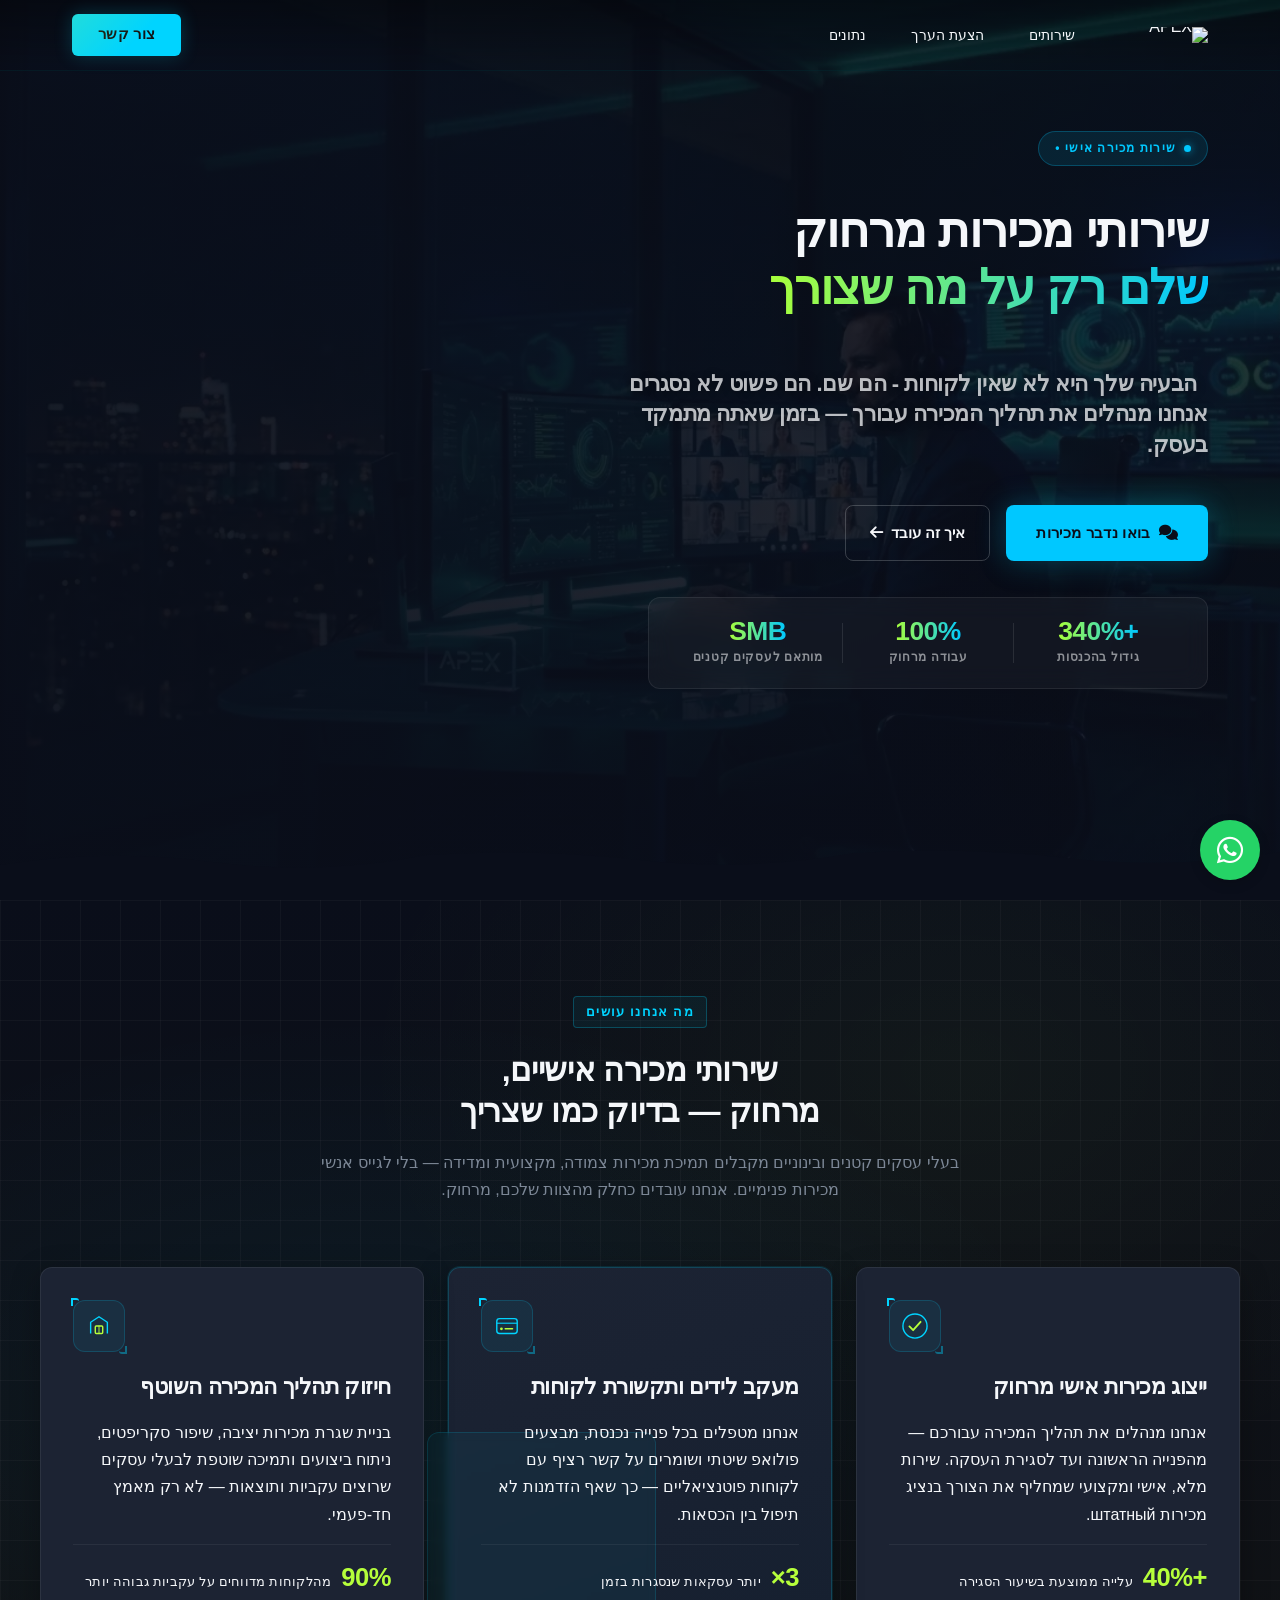
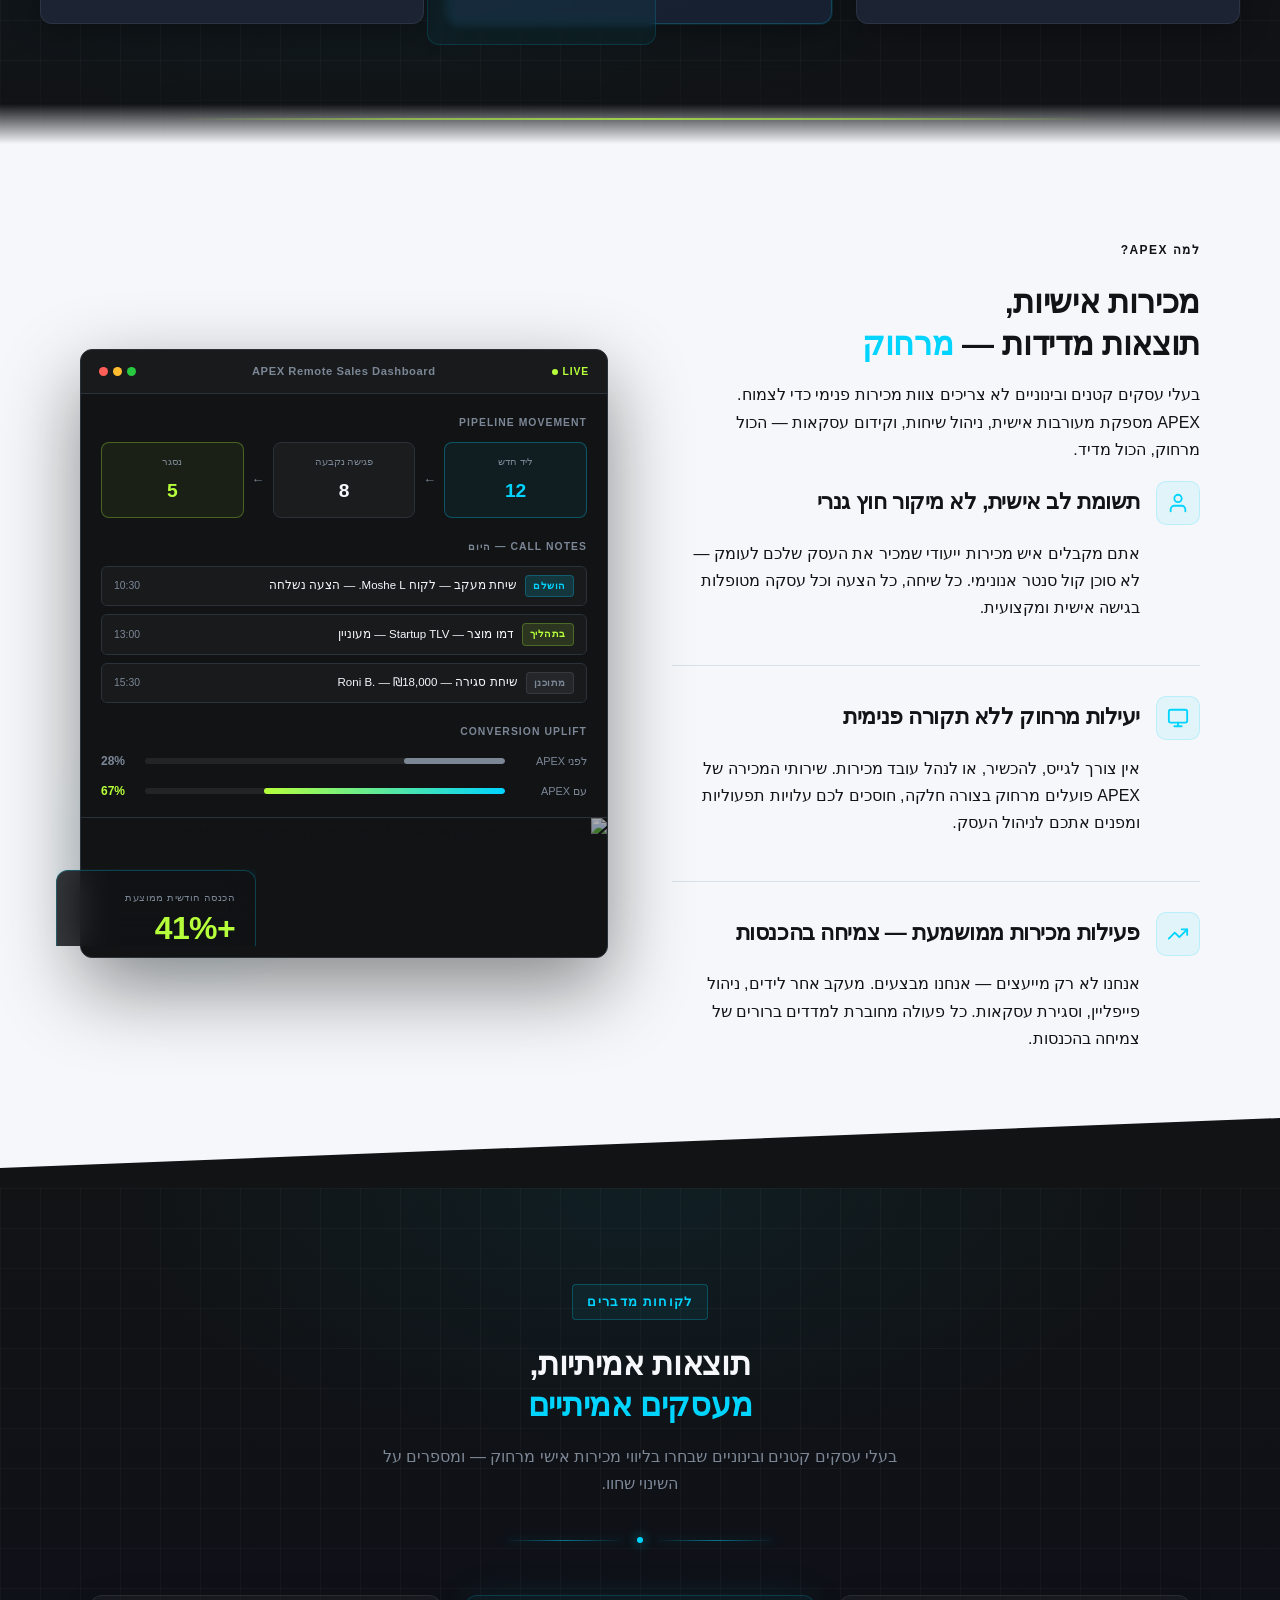
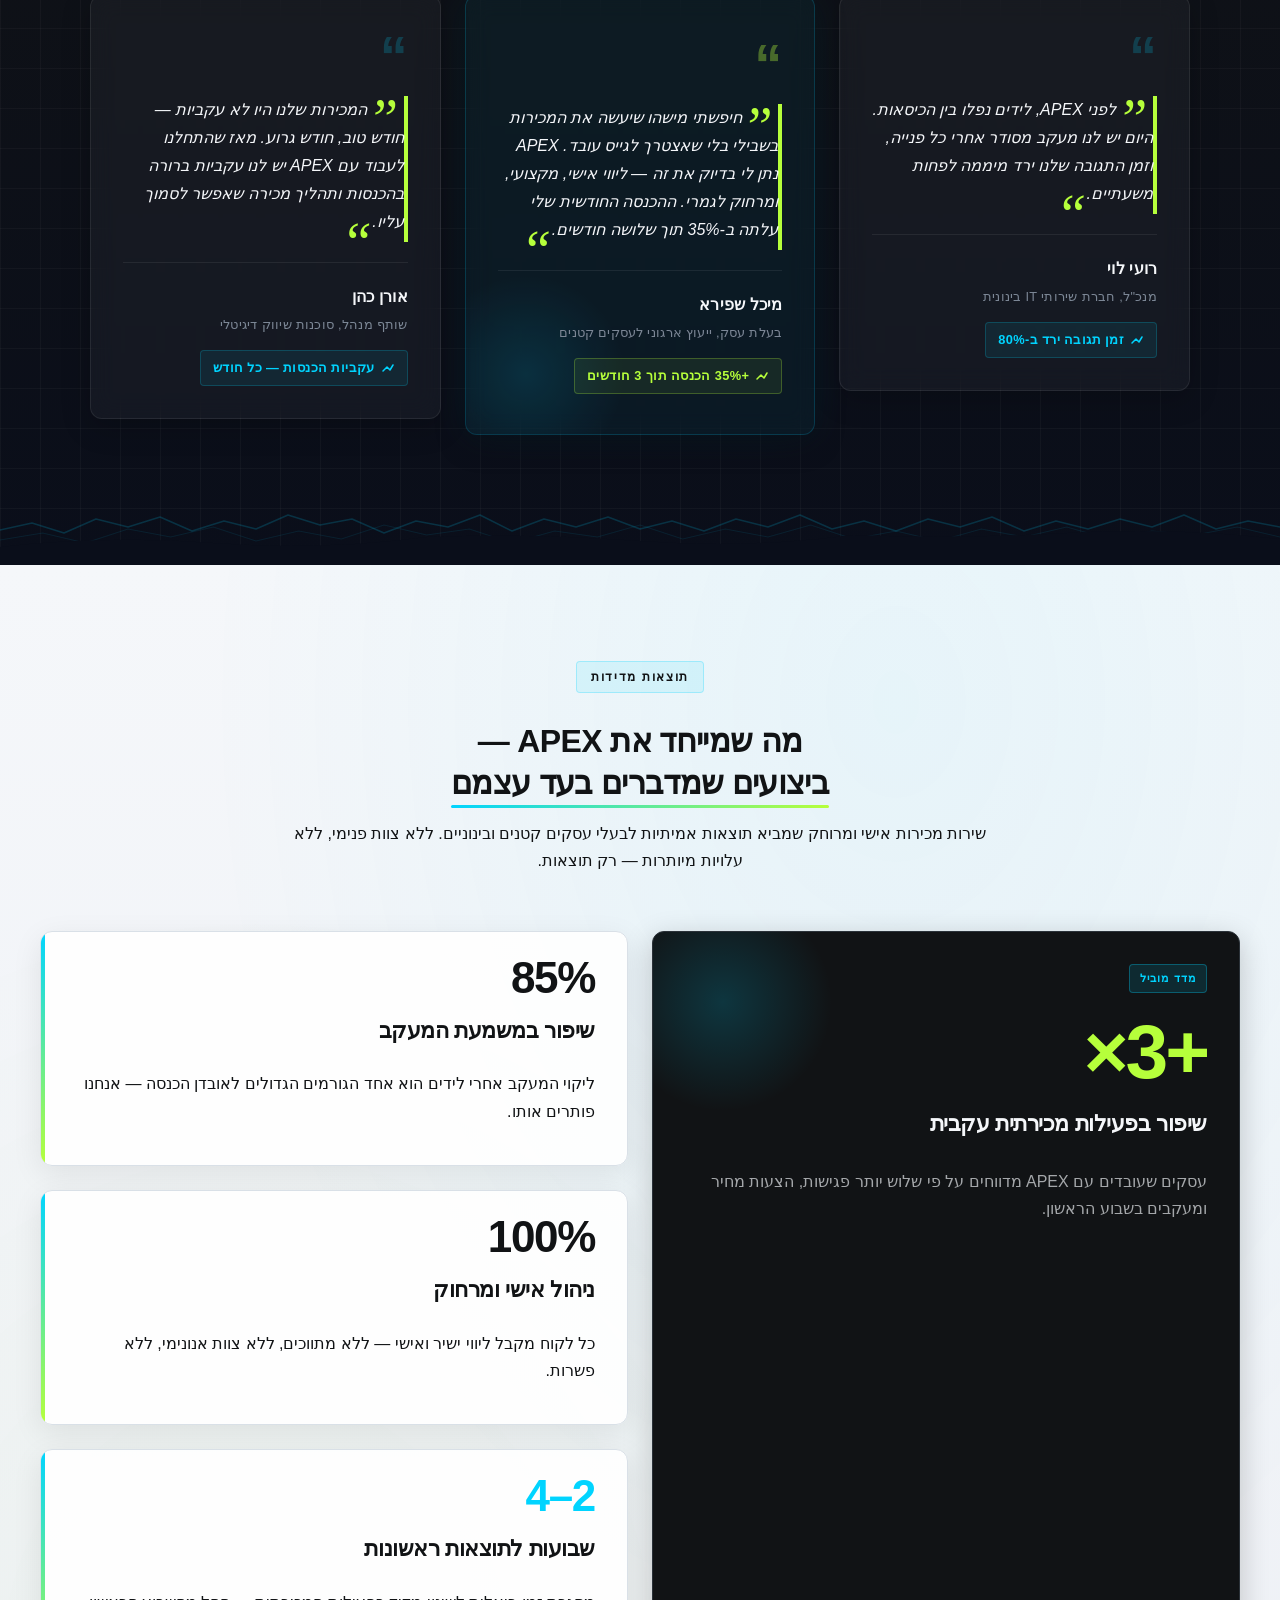
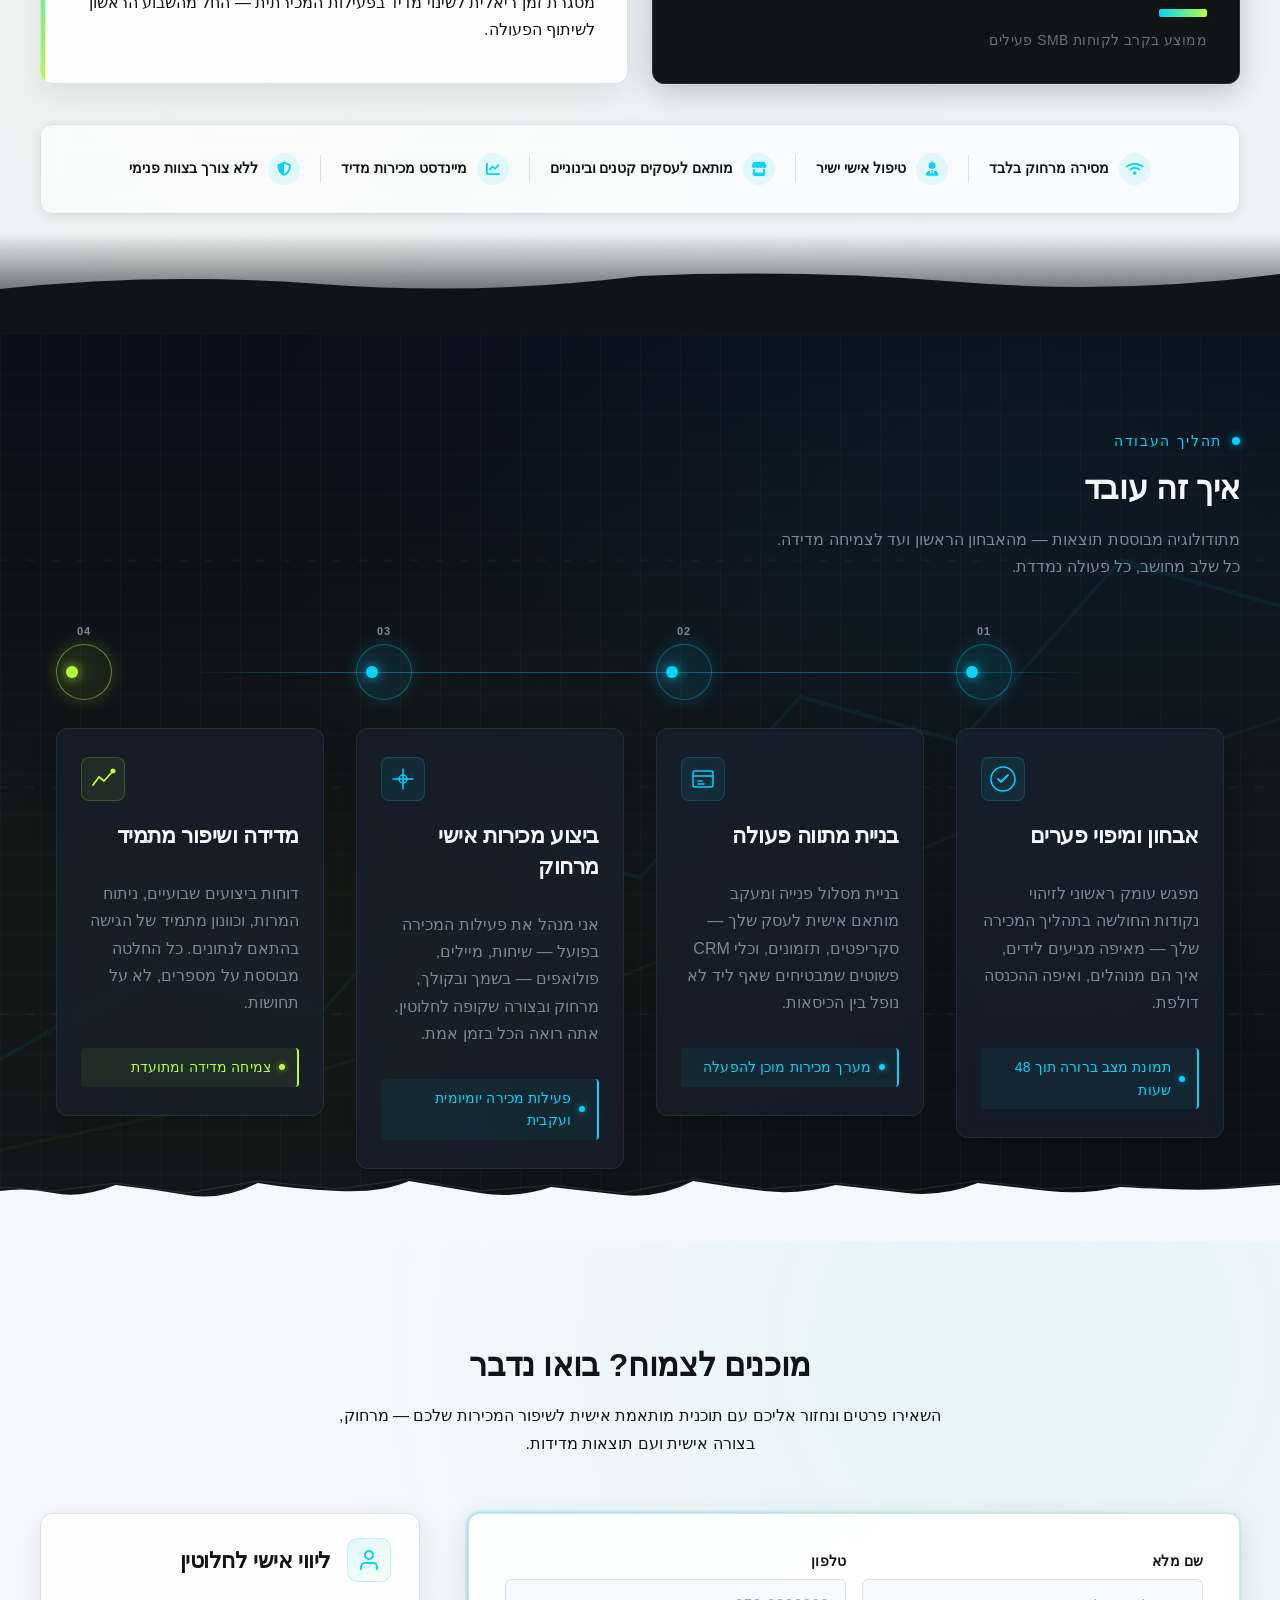
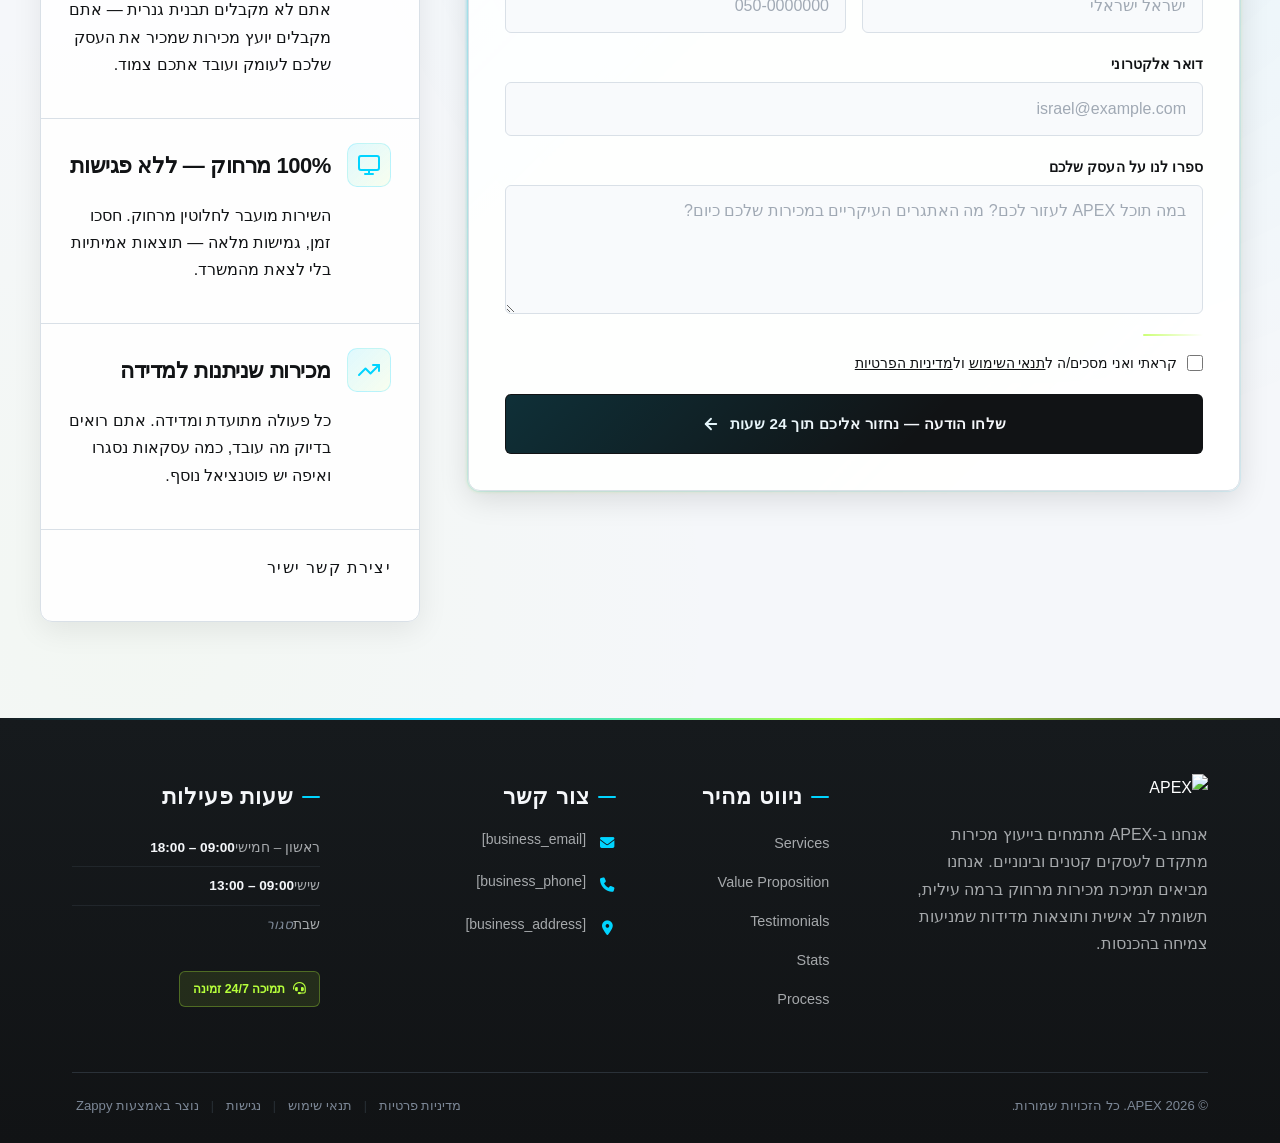
==== commit 265fbe58: "Incremental sync: 1 page(s) — update_text" ====
--- a/public/index.html
+++ b/public/index.html
@@ -1 +1 @@
-<!doctype html><html dir="rtl" lang="he"><head><meta charset="UTF-8"><meta content="width=device-width,initial-scale=1" name="viewport"><meta content="index, follow" name="robots"><title>asynchronous apex in salesforce — APEX</title><meta content="A remote personal sales service tailored for small and medium-sized business owners. The business focuses on providing hands-on, personalized sales support deli" name="description"><meta content="asynchronous apex in salesforce, batch apex in salesforce, sales consulting firms, sales consulting services" name="keywords"><link href="/assets/favicon.ico" rel="icon" type="image/x-icon"><link href="/assets/favicon-16x16.png" rel="icon" type="image/png" sizes="16x16"><link href="/assets/favicon-32x32.png" rel="icon" type="image/png" sizes="32x32"><link href="/assets/favicon-48x48.png" rel="icon" type="image/png" sizes="48x48"><link href="/assets/favicon-192x192.png" rel="icon" type="image/png" sizes="192x192"><link href="/assets/favicon-512x512.png" rel="icon" type="image/png" sizes="512x512"><link href="/assets/apple-touch-icon.png" rel="apple-touch-icon"><script>!function(){"use strict";var t="3f80b74a-181e-48f9-b37d-7d8735e72a82",e="https://api.zappy5.com/api/analytics/track",a=18e5,n=2592e6,o=!0,i=!0,r=!0;var s=function(){var e="zappy_visitor_"+t,a=null;try{if(a=localStorage.getItem(e)){var o=JSON.parse(a),i=Date.now();if(i-o.created<n)return o.lastSeen=i,localStorage.setItem(e,JSON.stringify(o)),o.id}}catch(t){console.warn("Zappy Analytics: LocalStorage not available")}var r="zv_"+Date.now()+"_"+Math.random().toString(36).substr(2,9);try{localStorage.setItem(e,JSON.stringify({id:r,created:Date.now(),lastSeen:Date.now()}))}catch(t){}return r}(),c=function(){var e="zappy_session_"+t,n=null;try{if(n=sessionStorage.getItem(e)){var o=JSON.parse(n),i=Date.now();if(i-o.timestamp<a)return o.timestamp=i,sessionStorage.setItem(e,JSON.stringify(o)),o.id}}catch(t){console.warn("Zappy Analytics: SessionStorage not available")}var r="zs_"+Date.now()+"_"+Math.random().toString(36).substr(2,9);try{sessionStorage.setItem(e,JSON.stringify({id:r,timestamp:Date.now()}))}catch(t){}return r}();function l(a,n){n=n||{};var o={website_id:t,event_type:a,page_path:window.location.pathname,referrer:document.referrer||"direct",visitor_id:s,session_id:c,metadata:n};if(navigator.sendBeacon){var i=new Blob([JSON.stringify(o)],{type:"application/json"});navigator.sendBeacon(e,i)}else fetch(e,{method:"POST",headers:{"Content-Type":"application/json"},body:JSON.stringify(o),keepalive:!0}).catch(function(t){console.warn("Zappy Analytics: Failed to track event",t)})}o&&l("pageview",{title:document.title,url:window.location.href}),i&&document.addEventListener("click",function(t){var e=t.target;if("BUTTON"===e.tagName||e.closest("button")){var a="BUTTON"===e.tagName?e:e.closest("button");l("click",{element:"button",text:a.textContent.trim().substring(0,100),id:a.id||null,class:a.className||null})}else if("A"===e.tagName||e.closest("a")){var n="A"===e.tagName?e:e.closest("a");l("navigation",{element:"link",text:n.textContent.trim().substring(0,100),href:n.href,external:n.hostname!==window.location.hostname})}},!0),r&&document.addEventListener("submit",function(t){var e=t.target;l("form_submit",{form_id:e.id||null,form_name:e.name||null,form_action:e.action||null,form_method:e.method||"GET"})},!0);var d=Date.now();window.addEventListener("beforeunload",function(){l("page_unload",{time_on_page:Math.floor((Date.now()-d)/1e3),page_path:window.location.pathname})}),window.zappyAnalytics={track:l,getVisitorId:function(){return s},getSessionId:function(){return c}}}()</script><meta content="asynchronous apex in salesforce — APEX" property="og:title"><meta content="A remote personal sales service tailored for small and medium-sized business owners. The business focuses on providing hands-on, personalized sales support deli" property="og:description"><meta content="summary_large_image" name="twitter:card"><meta content="asynchronous apex in salesforce — APEX" name="twitter:title"><meta content="A remote personal sales service tailored for small and medium-sized business owners. The business focuses on providing hands-on, personalized sales support deli" name="twitter:description"><meta content="website" property="og:type"><meta content="he_IL" property="og:locale"><link href="https://cdnjs.cloudflare.com/ajax/libs/font-awesome/6.4.0/css/all.min.css" rel="stylesheet"><style>.skip-link{position:absolute;top:0;left:0;transform:translateY(-200%);padding:12px 18px;background:var(--bg-dark,#1a1a1a);color:var(--text-light,#fff);font-weight:600;border-radius:0 0 8px 0;z-index:10000}.skip-link:focus{transform:none;outline:2px solid var(--ring,#fff);outline-offset:2px}:focus-visible{outline:2px solid var(--ring,currentColor);outline-offset:3px}</style><link href="/assets/favicon.ico" rel="icon" type="image/x-icon"><link href="/assets/favicon-16x16.png" rel="icon" type="image/png" sizes="16x16"><link href="/assets/favicon-32x32.png" rel="icon" type="image/png" sizes="32x32"><link href="/assets/favicon-48x48.png" rel="icon" type="image/png" sizes="48x48"><link href="/assets/favicon-192x192.png" rel="icon" type="image/png" sizes="192x192"><link href="/assets/favicon-512x512.png" rel="icon" type="image/png" sizes="512x512"><link href="/assets/apple-touch-icon.png" rel="apple-touch-icon"><link href="https://cdn.jsdelivr.net/npm/vanilla-cookieconsent@3/dist/cookieconsent.css" rel="stylesheet"><script src="https://cdn.jsdelivr.net/npm/vanilla-cookieconsent@3/dist/cookieconsent.umd.js"></script><script src="https://cdn.jsdelivr.net/gh/mickidum/acc_toolbar/acctoolbar/acctoolbar.min.js"></script><style data-zappy-section-v2-css="true">.index-hero-section{position:relative;width:100%;min-height:100vh;display:flex;align-items:center;background-color:#0a0e1a;color:var(--text-light);overflow:visible;padding-bottom:80px;direction:rtl}.index-hero-section .index-hero-bg{position:absolute;inset:0;z-index:0;background-color:#0a0e1a;background-size:cover;background-position:center;width:100%;height:100%}.index-hero-section .index-hero-dotgrid{position:absolute;inset-inline-end:0;top:0;width:50%;height:100%;z-index:1;pointer-events:none;background-image:radial-gradient(rgba(0,200,255,.05) 1px,transparent 1px);background-size:32px 32px;background-position:top right}.index-hero-section .index-hero-scrim{position:absolute;inset:0;z-index:2;pointer-events:none;background-image:linear-gradient(135deg,rgba(10,14,26,.92) 0,rgba(10,14,26,.75) 55%,rgba(10,14,26,.55) 100%),linear-gradient(180deg,rgba(10,14,26,.3) 0,rgba(10,14,26,.85) 100%)}.index-hero-section .index-hero-container{position:relative;z-index:10;width:100%;max-width:1200px;margin:0 auto;padding:0 32px}.index-hero-section .index-hero-inner{max-width:680px;display:flex;flex-direction:column;align-items:flex-start;gap:28px;text-align:right}.index-hero-section .index-hero-badge{display:inline-flex;align-items:center;gap:8px;background:rgba(0,200,255,.1);border:1px solid rgba(0,200,255,.25);border-radius:100px;padding:6px 16px;font-size:.75rem;font-weight:700;letter-spacing:.1em;text-transform:uppercase;color:#00c8ff;font-family:'Space Grotesk','Inter Tight',sans-serif}.index-hero-section .index-hero-badge-dot{display:inline-block;width:7px;height:7px;border-radius:50%;background:#00c8ff;box-shadow:0 0 8px rgba(0,200,255,.7);animation:index-hero-pulse 2s ease-in-out infinite}@keyframes index-hero-pulse{0%,100%{box-shadow:0 0 8px rgba(0,200,255,.7)}50%{box-shadow:0 0 16px #00c8ff}}.index-hero-section .index-hero-h1{font-family:'Space Grotesk','Inter Tight',sans-serif;font-size:clamp(2.4rem, 5.5vw, 3.75rem);font-weight:800;line-height:1.1;letter-spacing:-.02em;color:var(--text-light);margin:0}.index-hero-section .index-hero-h1-accent{background:linear-gradient(90deg,#a8ff3b 0,#00c8ff 100%);-webkit-background-clip:text;-webkit-text-fill-color:transparent;background-clip:text;display:inline}.index-hero-section .index-hero-subtitle{font-family:Inter,sans-serif;font-size:clamp(1rem, 2vw, 1.15rem);font-weight:400;line-height:1.75;color:rgba(245,247,250,.75);margin:0;max-width:600px;text-shadow:0 1px 8px rgba(0,0,0,.4)}.index-hero-section .index-hero-br{display:block}.index-hero-section .index-hero-ctas{display:flex;flex-direction:row;align-items:center;gap:16px;flex-wrap:wrap}.index-hero-section .index-hero-btn-primary{display:inline-flex;align-items:center;gap:8px;background:#00c8ff;color:#0a0e1a;padding:15px 30px;border-radius:8px;font-family:'Space Grotesk','Inter Tight',sans-serif;font-size:.95rem;font-weight:700;letter-spacing:.02em;text-decoration:none;border:none;box-shadow:0 0 30px rgba(0,200,255,.3),0 8px 24px rgba(0,0,0,.3);transition:all .3s cubic-bezier(.4, 0, .2, 1);white-space:nowrap}.index-hero-section .index-hero-btn-primary:hover{transform:translateY(-3px);box-shadow:0 0 45px rgba(0,200,255,.5),0 12px 32px rgba(0,0,0,.4);background:#19d4ff}.index-hero-section .index-hero-btn-ghost{display:inline-flex;align-items:center;gap:8px;background:0 0;color:var(--text-light);padding:14px 24px;border-radius:8px;border:1px solid rgba(245,247,250,.2);font-family:'Space Grotesk','Inter Tight',sans-serif;font-size:.95rem;font-weight:600;text-decoration:none;transition:all .3s cubic-bezier(.4, 0, .2, 1);white-space:nowrap}.index-hero-section .index-hero-btn-ghost:hover{border-color:rgba(0,200,255,.5);color:#00c8ff;transform:translateY(-3px);background:rgba(0,200,255,.06)}.index-hero-section .index-hero-metrics{display:flex;flex-direction:row;align-items:center;gap:0;background:rgba(255,255,255,.04);backdrop-filter:blur(12px);border:1px solid rgba(255,255,255,.08);border-radius:12px;padding:20px 28px;margin-top:8px;width:100%;max-width:560px;box-sizing:border-box}.index-hero-section .index-hero-metric{display:flex;flex-direction:column;align-items:center;gap:4px;flex:1;text-align:center}.index-hero-section .index-hero-metric-num{font-family:'Space Grotesk','Inter Tight',sans-serif;font-size:1.65rem;font-weight:800;letter-spacing:-.02em;line-height:1;background:linear-gradient(90deg,#a8ff3b 0,#00c8ff 100%);-webkit-background-clip:text;-webkit-text-fill-color:transparent;background-clip:text}.index-hero-section .index-hero-metric-label{font-family:Inter,sans-serif;font-size:.72rem;font-weight:600;letter-spacing:.06em;text-transform:uppercase;color:rgba(245,247,250,.55);white-space:nowrap}.index-hero-section .index-hero-metric-divider{width:1px;height:40px;background:rgba(255,255,255,.1);flex-shrink:0;margin:0 4px}.index-hero-section .index-hero-divider-wrapper{position:absolute;bottom:0;left:0;width:100%;height:80px;pointer-events:none;z-index:5}.index-hero-section .index-hero-divider-wrapper svg{display:block;width:100%;height:100%}@media (max-width:768px){.index-hero-section{min-height:100svh;padding-top:100px;padding-bottom:80px;align-items:flex-start}.index-hero-section .index-hero-container{padding:0 16px}.index-hero-section .index-hero-inner{gap:20px;max-width:100%}.index-hero-section .index-hero-h1{font-size:2.1rem}.index-hero-section .index-hero-subtitle{font-size:.95rem}.index-hero-section .index-hero-br{display:none}.index-hero-section .index-hero-ctas{flex-direction:column;align-items:stretch;width:100%}.index-hero-section .index-hero-btn-ghost,.index-hero-section .index-hero-btn-primary{justify-content:center;width:100%}.index-hero-section .index-hero-metrics{padding:14px 12px;gap:0;max-width:100%}.index-hero-section .index-hero-metric-num{font-size:1.25rem}.index-hero-section .index-hero-metric-label{font-size:.62rem;white-space:normal;text-align:center}.index-hero-section .index-hero-dotgrid{width:100%;opacity:.5}}.hero .hero-title,.hero h1,.hero-section h1,.hero-title,[class*=hero-] h1,[class~=hero] h1{font-size:48px!important;line-height:1.2!important}@media (max-width:1024px){.hero .hero-title,.hero h1,.hero-section h1,.hero-title,[class*=hero-] h1,[class~=hero] h1{font-size:36px!important}}@media (max-width:768px){.hero .hero-title,.hero h1,.hero-section h1,.hero-title,[class*=hero-] h1,[class~=hero] h1{font-size:28px!important}}</style><link href="/styles.css" rel="stylesheet"><style id="zappy-dropdown-submenu-styles">#navMenu li:has(.sub-menu),.nav-menu li:has(.sub-menu),.navbar li:has(.sub-menu),nav li:has(.sub-menu){position:relative}#navMenu .sub-menu,.nav-menu .sub-menu,.navbar .sub-menu,nav .sub-menu{display:block!important;position:absolute!important;top:100%;left:0;min-width:220px;background:#fff;border-radius:8px;box-shadow:0 8px 25px rgba(0,0,0,.15);padding:8px 0;opacity:0;visibility:hidden;transform:translateY(10px);transition:all .3s ease;z-index:1000;list-style:none;pointer-events:none}#navMenu li:hover>.sub-menu,.nav-menu li:hover>.sub-menu,.navbar li:hover>.sub-menu,nav li:hover>.sub-menu{opacity:1!important;visibility:visible!important;transform:translateY(0)!important;pointer-events:auto!important}.sub-menu li{list-style:none;margin:0;padding:0}.sub-menu a{display:block!important;padding:10px 16px!important;color:var(--text-dark,#333)!important;font-weight:500;text-decoration:none;white-space:nowrap;transition:background-color .2s}.sub-menu .zappy-nav-child>a{padding-left:28px!important;font-size:.9em!important;opacity:.85!important}[dir=rtl] .sub-menu .zappy-nav-child>a,html[lang=ar] .sub-menu .zappy-nav-child>a,html[lang=he] .sub-menu .zappy-nav-child>a{padding-left:10px!important;padding-right:28px!important}.sub-menu .zappy-nav-parent>a{font-weight:600!important}.sub-menu a:hover{background-color:#f5f5f5}[dir=rtl] .nav-menu .sub-menu,[dir=rtl] .navbar .sub-menu,[dir=rtl] nav .sub-menu,html[lang=ar] .nav-menu .sub-menu,html[lang=ar] .navbar .sub-menu,html[lang=ar] nav .sub-menu,html[lang=he] .nav-menu .sub-menu,html[lang=he] .navbar .sub-menu,html[lang=he] nav .sub-menu{left:auto!important;right:0!important}.sub-menu:empty,.sub-menu:not(:has(li)):not(:has(> a)),.sub-menu:not(:has(li:not(.zappy-hidden-menu-item))):not(:has(> a)){display:none!important;opacity:0!important;visibility:hidden!important;pointer-events:none!important}li:has(.menu-group-title):hover>.sub-menu{opacity:1!important;visibility:visible!important;transform:translateY(0)!important;pointer-events:auto!important}#navMenu>li>.menu-group-title,.nav-menu>li>.menu-group-title{display:inline-block;padding:.5rem 1rem;cursor:default;user-select:none}@media (max-width:768px){#navMenu .sub-menu,.nav-menu .sub-menu,.navbar .sub-menu,nav .sub-menu{position:static!important;transform:none!important;box-shadow:none!important;background:0 0!important;max-height:0;overflow:hidden;opacity:0;visibility:hidden;transition:max-height .3s ease,opacity .3s ease;padding:0!important;border-radius:0!important}#navMenu .sub-menu.mobile-expanded,.nav-menu .sub-menu.mobile-expanded,.navbar .sub-menu.mobile-expanded{max-height:none!important;overflow-y:visible!important;opacity:1!important;visibility:visible!important;padding:8px 0 8px 16px!important}[dir=rtl] .sub-menu.mobile-expanded,html[lang=he] .sub-menu.mobile-expanded{padding:8px 16px 8px 0!important}#navMenu li:hover>.sub-menu,.nav-menu li:hover>.sub-menu,.navbar li:hover>.sub-menu,nav li:hover>.sub-menu{opacity:0;visibility:hidden;pointer-events:none}#navMenu li>.sub-menu.mobile-expanded,.nav-menu li>.sub-menu.mobile-expanded,.navbar li>.sub-menu.mobile-expanded,nav li>.sub-menu.mobile-expanded{opacity:1!important;visibility:visible!important;pointer-events:auto!important}#navMenu li:has(.sub-menu),.nav-menu li:has(.sub-menu),.navbar li:has(.sub-menu),nav li:has(.sub-menu){display:flex!important;flex-wrap:wrap!important;align-items:center!important;position:relative!important;min-height:44px!important}#navMenu li:has(.sub-menu)>a,.nav-menu li:has(.sub-menu)>a,.navbar li:has(.sub-menu)>a,nav li:has(.sub-menu)>a{flex:1!important;min-width:0!important}#navMenu li:has(.sub-menu)>.menu-group-title,.nav-menu li:has(.sub-menu)>.menu-group-title,.navbar li:has(.sub-menu)>.menu-group-title,nav li:has(.sub-menu)>.menu-group-title{flex:1!important;min-width:0!important;padding:0!important;line-height:inherit!important}#navMenu li:has(.sub-menu)>.sub-menu,.nav-menu li:has(.sub-menu)>.sub-menu,.navbar li:has(.sub-menu)>.sub-menu,nav li:has(.sub-menu)>.sub-menu{flex-basis:100%!important;width:100%!important}#navMenu li:has(.sub-menu)>a [class*=arrow],#navMenu li:has(.sub-menu)>a [class*=chevron],.nav-menu li:has(.sub-menu)>a .fa-angle-down,.nav-menu li:has(.sub-menu)>a .fa-chevron-down,.nav-menu li:has(.sub-menu)>a [class*=arrow],.nav-menu li:has(.sub-menu)>a [class*=chevron],nav li:has(.sub-menu)>a [class*=arrow],nav li:has(.sub-menu)>a [class*=chevron]{display:none!important;visibility:hidden!important}.mobile-submenu-toggle{display:flex!important;align-items:center!important;justify-content:center!important;width:44px!important;height:auto!important;background:0 0!important;border:none!important;cursor:pointer!important;color:var(--text-light)!important;position:static!important;flex-shrink:0!important;align-self:stretch!important;z-index:2!important;padding:0!important;margin:0!important}.mobile-submenu-toggle::after{content:''!important;width:0!important;height:0!important;border-left:6px solid transparent!important;border-right:6px solid transparent!important;border-top:7px solid currentColor!important;transition:transform .3s ease!important}.mobile-submenu-toggle.expanded::after{transform:rotate(180deg)!important}.sub-menu a{padding:10px 0!important;display:block!important;color:var(--text-light)!important;white-space:normal!important}.sub-menu .zappy-nav-child>a{padding-left:28px!important;font-size:.9em!important;opacity:.85!important}[dir=rtl] .sub-menu .zappy-nav-child>a,html[lang=ar] .sub-menu .zappy-nav-child>a,html[lang=he] .sub-menu .zappy-nav-child>a{padding-left:0!important;padding-right:28px!important}.sub-menu .zappy-nav-parent>a{font-weight:600!important}#navMenu.active,.nav-menu.active{max-width:100vw!important;overflow-x:hidden!important;box-sizing:border-box!important}.navbar .sub-menu li a,.zappy-products-dropdown .sub-menu a,nav.navbar .sub-menu li a{color:var(--text-light)!important}}@media (min-width:769px){.mobile-submenu-toggle{display:none!important}}</style><style id="zappy-widget-visibility">html[dir=rtl] .whatsapp-float{right:20px!important;left:auto!important}html:not([dir]) .whatsapp-float,html[dir=ltr] .whatsapp-float{left:20px!important;right:auto!important}html[dir=rtl] #mic-access-tool-general-button,html[dir=rtl] #mic-init-access-tool #mic-access-tool-general-button,html[dir=rtl] #mic-init-access-tool .mic-access-tool-general-button,html[dir=rtl] ._access-icon,html[dir=rtl] .mic-access-tool-general-button{left:20px!important;right:auto!important}html:not([dir]) #mic-access-tool-general-button,html:not([dir]) #mic-init-access-tool #mic-access-tool-general-button,html:not([dir]) #mic-init-access-tool .mic-access-tool-general-button,html:not([dir]) ._access-icon,html:not([dir]) .mic-access-tool-general-button,html[dir=ltr] #mic-access-tool-general-button,html[dir=ltr] #mic-init-access-tool #mic-access-tool-general-button,html[dir=ltr] #mic-init-access-tool .mic-access-tool-general-button,html[dir=ltr] ._access-icon,html[dir=ltr] .mic-access-tool-general-button{right:20px!important;left:auto!important}@media (max-width:768px){.whatsapp-float{display:flex!important}}@media (min-width:769px){.whatsapp-float{display:flex!important}}@media (max-width:768px){#mic-access-tool-general-button,#mic-init-access-tool #mic-access-tool-general-button,#mic-init-access-tool .mic-access-tool-general-button,._access-icon,.mic-access-tool-general-button{display:flex!important;visibility:visible!important;opacity:1!important;pointer-events:auto!important}#mic-access-tool-box.opened-mic-access-tool,#mic-init-access-tool #mic-access-tool-box.opened-mic-access-tool,.mic-access-tool-box.opened-mic-access-tool{visibility:visible!important;opacity:1!important;pointer-events:auto!important}}@media (min-width:769px){#mic-access-tool-general-button,#mic-init-access-tool #mic-access-tool-general-button,#mic-init-access-tool .mic-access-tool-general-button,._access-icon,.mic-access-tool-general-button{display:flex!important;visibility:visible!important;opacity:1!important;pointer-events:auto!important}#mic-access-tool-box.opened-mic-access-tool,#mic-init-access-tool #mic-access-tool-box.opened-mic-access-tool,.mic-access-tool-box.opened-mic-access-tool{visibility:visible!important;opacity:1!important;pointer-events:auto!important}}</style></head><body><a href="#main" class="skip-link">דלג לתוכן הראשי</a><nav class="navbar" dir="rtl"><button class="mobile-toggle" aria-label="Menu" id="mobileToggle"><svg viewBox="0 0 24 24" fill="none" height="24" width="24" class="hamburger-icon"><path d="M3 12h18M3 6h18M3 18h18" stroke="currentColor" stroke-width="2" stroke-linecap="round"></path></svg> <svg viewBox="0 0 24 24" fill="none" height="24" width="24" class="close-icon" style="display:none"><path d="M18 6L6 18M6 6l12 12" stroke="currentColor" stroke-width="2" stroke-linecap="round"></path></svg></button> <button class="phone-header-btn" aria-label="Call" data-phone="[business_phone]"><svg viewBox="0 0 24 24" fill="currentColor" height="20" width="20"><path d="M22 16.92v3a2 2 0 0 1-2.18 2 19.79 19.79 0 0 1-8.63-3.07 19.5 19.5 0 0 1-6-6 19.79 19.79 0 0 1-3.07-8.67A2 2 0 0 1 4.11 2h3a2 2 0 0 1 2 1.72 12.84 12.84 0 0 0 .7 2.81 2 2 0 0 1-.45 2.11L8.09 9.91a16 16 0 0 0 6 6l1.27-1.27a2 2 0 0 1 2.11-.45 12.84 12.84 0 0 0 2.81.7A2 2 0 0 1 22 16.92z"></path></svg></button><div class="nav-container"><div class="nav-right-group"><div class="nav-brand"><a href="/" class="logo-link"><img alt="APEX" src="/assets/site-----image-1.webp" class="logo"></a></div><ul class="nav-menu" id="navMenu"><li><a href="#services">שירותים</a></li><li><a href="#value-proposition">הצעת הערך</a></li><li><a href="#stats">נתונים</a></li></ul></div><div class="nav-cta-container"><li class="nav-cta-item"><a href="#contact" class="nav-cta-btn">צור קשר</a></li></div></div></nav><script>window.addEventListener("load",function(){const e=document.querySelector(".navbar, nav, header");if(!e)return void console.log("[Navbar] Navbar element not found");let t=document.getElementById("mobileToggle")||document.querySelector(".mobile-toggle")||document.querySelector(".hamburger")||document.querySelector(".hamburger-menu")||document.querySelector(".menu-toggle")||document.querySelector(".burger-menu")||document.querySelector('[aria-label="Menu"]')||document.querySelector('[aria-label="תפריט"]');const n=document.querySelector(".phone-header-btn"),o=window.getComputedStyle(e);let r=o.backgroundColor;if(console.log("[Navbar] Initial navbar background:",r),"transparent"===r||"rgba(0, 0, 0, 0)"===r||r.startsWith("rgba")&&r.includes(", 0)")){const e=o.backgroundImage;if(e&&"none"!==e)console.log("[Navbar] Navbar has background image/gradient, using dark text"),r="rgb(240, 240, 240)";else{const e=window.getComputedStyle(document.body).backgroundColor;console.log("[Navbar] Navbar transparent, using body background:",e),r=e}}const a=r.match(/\d+/g);if(a&&a.length>=3){const e=(.299*parseInt(a[0])+.587*parseInt(a[1])+.114*parseInt(a[2]))/255;console.log("[Navbar] Mobile button colors preserved from Claude CSS (luminance:",e.toFixed(2)+")");const o=document.createElement("style");o.id="zappy-mobile-nav-fix";document.documentElement.lang;document.documentElement.dir,o.textContent='\n        /* Hide mobile buttons on desktop, show only on mobile */\n        @media (min-width: 769px) {\n          .mobile-toggle,\n          .phone-header-btn {\n            display: none !important;\n          }\n        }\n        \n        /* Show and position mobile buttons correctly on mobile */\n        @media (max-width: 768px) {\n          .navbar,\n          nav.navbar {\n            min-height: 70px !important;\n          }\n\n          .mobile-toggle,\n          .phone-header-btn {\n            position: absolute !important;\n            top: 0 !important;\n            bottom: 0 !important;\n            margin-top: auto !important;\n            margin-bottom: auto !important;\n            transform: none !important;\n            z-index: 1001 !important;\n            display: flex !important;\n            align-items: center !important;\n            justify-content: center !important;\n            width: 36px !important;\n            height: 36px !important;\n            border-radius: 50% !important;\n            border: none !important;\n            cursor: pointer !important;\n            padding: 6px !important;\n            background: none !important;\n            color: var(--nav-text, var(--text-light)) !important;\n            touch-action: manipulation !important;\n            -webkit-tap-highlight-color: transparent !important;\n          }\n\n          html[data-zappy-site-type="ecommerce"] .phone-header-btn,\n          body[data-zappy-site-type="ecommerce"] .phone-header-btn,\n          html[data-zappy-site-type="ecommerce"] header .phone-header-btn,\n          html[data-zappy-site-type="ecommerce"] nav .phone-header-btn {\n            display: none !important;\n            visibility: hidden !important;\n            width: 0 !important;\n            height: 0 !important;\n            min-width: 0 !important;\n            overflow: hidden !important;\n          }\n          \n          /* LTR positioning (default): hamburger LEFT, phone RIGHT */\n          html:not([dir="rtl"]):not([lang="he"]):not([lang="ar"]) .mobile-toggle,\n          html[dir="ltr"] .mobile-toggle {\n            left: 12px !important;\n            right: auto !important;\n          }\n          html:not([dir="rtl"]):not([lang="he"]):not([lang="ar"]) .phone-header-btn,\n          html[dir="ltr"] .phone-header-btn {\n            right: 12px !important;\n            left: auto !important;\n          }\n          \n          /* RTL positioning: hamburger RIGHT, phone LEFT */\n          html[dir="rtl"] .mobile-toggle,\n          html[lang="he"] .mobile-toggle,\n          html[lang="ar"] .mobile-toggle {\n            right: 12px !important;\n            left: auto !important;\n          }\n          html[dir="rtl"] .phone-header-btn,\n          html[lang="he"] .phone-header-btn,\n          html[lang="ar"] .phone-header-btn {\n            left: 12px !important;\n            right: auto !important;\n          }\n          \n          /* CRITICAL: Ensure nav-container has min-height on mobile */\n          /* All children are positioned absolutely/fixed on mobile, so height:auto collapses to 0 */\n          .nav-container {\n            min-height: 70px !important;\n            position: relative !important;\n          }\n          \n          /* Ensure SVG icons are properly sized and inherit color */\n          .mobile-toggle svg,\n          .phone-header-btn svg {\n            width: 24px !important;\n            height: 24px !important;\n            /* Don\'t force display - let JavaScript control hamburger/close toggle */\n          }\n          \n          /* Reset nav-cta-container on mobile - remove desktop box-shadow/padding */\n          /* that creates a visible ghost box when CTA button is hidden */\n          .nav-cta-container {\n            box-shadow: none !important;\n            padding: 0 !important;\n          }\n          \n          /* Hide nav-cta-container entirely on mobile when there\'s no lang-switcher */\n          /* (only the CTA button is inside, and it\'s hidden on mobile) */\n          .nav-cta-container:not(:has(.lang-switcher)) {\n            display: none !important;\n          }\n          \n          /* CRITICAL: Prevent hero image fade gradient from bleeding over headline text */\n          /* The .image-fade-gradient has bottom: -30px (extends below parent) */\n          /* On mobile stacked layout, this overlaps the h1 text below the image */\n          .hero-image-column {\n            overflow: hidden !important;\n          }\n          .image-fade-gradient {\n            bottom: 0 !important;\n          }\n          \n          /* Hide desktop language switcher on mobile - hamburger menu handles it */\n          /* High specificity to override stored CSS */\n          .lang-switcher,\n          .nav-cta-container .lang-switcher,\n          .nav-container .lang-switcher,\n          .navbar .lang-switcher,\n          .navbar .nav-cta-container .lang-switcher {\n            display: none !important;\n          }\n        }\n      ';const r=document.getElementById("zappy-mobile-nav-fix");r&&r.remove(),document.head.appendChild(o),console.log("[Navbar] Critical CSS injected for mobile nav positioning");const i=window.innerWidth<=768;if(t){const e=t.querySelector(".hamburger-icon"),n=t.querySelector(".close-icon");e&&(e.style.setProperty("width","24px","important"),e.style.setProperty("height","24px","important"),e.style.setProperty("display","block","important")),n&&(n.style.setProperty("width","24px","important"),n.style.setProperty("height","24px","important"),n.style.setProperty("display","none","important")),i?(t.style.setProperty("position","absolute","important"),t.style.setProperty("top","0","important"),t.style.setProperty("bottom","0","important"),t.style.setProperty("margin-top","auto","important"),t.style.setProperty("margin-bottom","auto","important"),t.style.setProperty("transform","none","important"),t.style.setProperty("z-index","1001","important"),t.style.removeProperty("left"),t.style.removeProperty("right"),console.log("[Navbar] Mobile toggle positioning applied (mobile viewport)")):(t.style.removeProperty("position"),t.style.removeProperty("top"),t.style.removeProperty("transform"),t.style.removeProperty("z-index"),t.style.removeProperty("left"),t.style.removeProperty("right"),console.log("[Navbar] Desktop viewport - cleared mobile toggle inline positioning"))}if(n){const e=n.querySelector("svg");e&&(e.style.width="24px",e.style.height="24px",e.setAttribute("width","24"),e.setAttribute("height","24")),i?(n.style.setProperty("position","absolute","important"),n.style.setProperty("top","0","important"),n.style.setProperty("bottom","0","important"),n.style.setProperty("margin-top","auto","important"),n.style.setProperty("margin-bottom","auto","important"),n.style.setProperty("transform","none","important"),n.style.setProperty("z-index","1001","important"),n.style.removeProperty("left"),n.style.removeProperty("right"),console.log("[Navbar] Phone button positioning applied (mobile viewport)")):(n.style.removeProperty("position"),n.style.removeProperty("top"),n.style.removeProperty("transform"),n.style.removeProperty("z-index"),n.style.removeProperty("left"),n.style.removeProperty("right"),console.log("[Navbar] Desktop viewport - cleared phone button inline positioning"))}}else console.log("[Navbar] Could not parse background color:",r);t=document.getElementById("mobileToggle")||document.querySelector(".mobile-toggle")||document.querySelector(".hamburger")||document.querySelector(".hamburger-menu")||document.querySelector(".menu-toggle")||document.querySelector(".burger-menu")||document.querySelector('[aria-label="Menu"]')||document.querySelector('[aria-label="תפריט"]');const i=document.getElementById("navMenu")||document.querySelector(".nav-menu")||document.querySelector(".nav-links")||document.querySelector("nav ul:not(.submenu)");if(!t||!i)return void console.log("[Navbar] Mobile toggle or menu not found:",{toggle:!!t,menu:!!i});i.id||(i.id="navMenu"),console.log("[Navbar] Initializing mobile menu...");const l=t.cloneNode(!0);t.parentNode.replaceChild(l,t);var s=0;function p(e){var t=Date.now();t-s<300||(s=t,function(e){e.preventDefault(),e.stopPropagation();const t=l.querySelector(".hamburger-icon"),n=l.querySelector(".close-icon");i.classList.contains("active")?(i.classList.remove("active"),t&&t.style.setProperty("display","block","important"),n&&n.style.setProperty("display","none","important"),document.body.style.overflow="",console.log("[Navbar] Menu closed")):(i.classList.add("active"),t&&t.style.setProperty("display","none","important"),n&&n.style.setProperty("display","block","important"),document.body.style.overflow="hidden",console.log("[Navbar] Menu opened"))}(e))}l.addEventListener("click",p),l.addEventListener("touchend",p),i.querySelectorAll("a").forEach(function(e){e.addEventListener("click",function(){if("#"===this.getAttribute("href"))return;const e=l.querySelector(".hamburger-icon"),t=l.querySelector(".close-icon");i.classList.remove("active"),e&&e.style.setProperty("display","block","important"),t&&t.style.setProperty("display","none","important"),document.body.style.overflow="",console.log("[Navbar] Menu closed (link clicked)")})});var m=i.querySelectorAll(".dropdown-toggle");m.forEach(function(e){e.addEventListener("click",function(e){e.preventDefault(),e.stopPropagation();var t=this.closest(".nav-dropdown");t&&(t.parentNode.querySelectorAll(".nav-dropdown.open").forEach(function(e){e!==t&&e.classList.remove("open")}),t.classList.toggle("open"),console.log("[Navbar] Dropdown toggled:",t.classList.contains("open")?"open":"closed"))})}),document.addEventListener("click",function(e){e.target.closest(".nav-dropdown")||document.querySelectorAll(".nav-dropdown.open").forEach(function(e){e.classList.remove("open")})}),console.log("[Navbar] Dropdown handlers initialized for "+m.length+" dropdowns"),n&&n.addEventListener("click",function(){const e=document.querySelectorAll('a[href^="tel:"]'),t=e.length>0?e[0].getAttribute("href").replace("tel:",""):"[business_phone]";window.location.href="tel:"+t,console.log("[Navbar] Phone button clicked")}),console.log("[Navbar] Mobile menu initialized successfully")})</script><main id="main"><section class="index-hero-section" data-layout-spec="בית-hero" dir="rtl" id="hero" data-hero-type="fullscreen-scrim" data-zappy-section="true"><div class="index-hero-bg" style="background-image:url('assets/site-index-hero-image-1.webp');background-size:cover;background-position:center"></div><div class="index-hero-dotgrid" aria-hidden="true"></div><div class="index-hero-scrim" aria-hidden="true"></div><div class="index-hero-container"><div class="index-hero-inner"><div class="index-hero-badge"><span class="index-hero-badge-dot"></span> <span>שירות מכירה אישי •</span></div><h1 class="index-hero-h1">שירותי מכירות מרחוק<br><span class="index-hero-h1-accent">שלם רק על מה שצורך</span></h1><h3 class="index-hero-subtitle">תמיכת מכירה צמודה ומותאמת אישית, ללא צורך בצוות מכירות פנימי.<br class="index-hero-br">אנחנו מנהלים את תהליך המכירה עבורך — בזמן שאתה מתמקד בעסק.</h3><div class="index-hero-ctas"><a href="#contact" class="index-hero-btn-primary" data-element-id="btn-1779707625607-5hl66xd87" data-element-type="button" data-native-element="true"><i class="fa-solid fa-comments" aria-hidden="true"></i> בואו נדבר מכירות </a><a href="#how-it-works" class="index-hero-btn-ghost" data-element-id="btn-1779707625607-vwehfm0s6" data-element-type="button" data-native-element="true">איך זה עובד <i class="fa-solid fa-arrow-left" aria-hidden="true"></i></a></div><div class="index-hero-metrics"><div class="index-hero-metric"><span class="index-hero-metric-num">+340%</span> <span class="index-hero-metric-label">גידול בהכנסות</span></div><div class="index-hero-metric-divider" aria-hidden="true"></div><div class="index-hero-metric"><span class="index-hero-metric-num">100%</span> <span class="index-hero-metric-label">עבודה מרחוק</span></div><div class="index-hero-metric-divider" aria-hidden="true"></div><div class="index-hero-metric"><span class="index-hero-metric-num">SMB</span> <span class="index-hero-metric-label">מותאם לעסקים קטנים</span></div></div></div></div><div class="index-hero-divider-wrapper"><svg viewBox="0 0 1440 80" aria-hidden="true" xmlns="http://www.w3.org/2000/svg" data-no-icon-edit="true" preserveAspectRatio="none"><path d="M0,80 L0,45 Q120,28 240,42 T480,35 Q600,28 720,40 T960,33 Q1080,26 1200,38 T1440,32 L1440,80 Z" fill="#0A0E1A"></path></svg></div></section><section class="index-services-section" data-layout-spec="בית-services" dir="rtl" id="services" data-band-index="1"><div class="index-services-bg-texture" aria-hidden="true"></div><div class="index-services-container"><div class="index-services-intro"><span class="index-services-eyebrow">מה אנחנו עושים</span><h2 class="index-services-title">שירותי מכירה אישיים,<br>מרחוק — בדיוק כמו שצריך</h2><p class="index-services-subtitle">בעלי עסקים קטנים ובינוניים מקבלים תמיכת מכירות צמודה, מקצועית ומדידה — בלי לגייס אנשי מכירות פנימיים. אנחנו עובדים כחלק מהצוות שלכם, מרחוק.</p></div><div class="index-services-grid"><article class="index-services-card"><div class="index-services-card-icon-wrap"><svg viewBox="0 0 28 28" fill="none" height="28" width="28" data-element-type="icon" data-icon-type="svg" aria-hidden="true" xmlns="http://www.w3.org/2000/svg"><circle cx="14" cy="14" r="13" stroke="var(--secondary)" stroke-width="1.5"></circle><path d="M8 14.5l4 4 8-9" stroke="var(--accent)" stroke-width="2" stroke-linecap="round" stroke-linejoin="round"></path></svg></div><h3 class="index-services-card-title">ייצוג מכירות אישי מרחוק</h3><p class="index-services-card-desc">אנחנו מנהלים את תהליך המכירה עבורכם — מהפנייה הראשונה ועד לסגירת העסקה. שירות מלא, אישי ומקצועי שמחליף את הצורך בנציג מכירות штатный.</p><div class="index-services-card-proof"><span class="index-services-proof-kpi">+40%</span> <span class="index-services-proof-label">עלייה ממוצעת בשיעור הסגירה</span></div></article><article class="index-services-card index-services-card--center"><div class="index-services-card-backplate" aria-hidden="true"></div><div class="index-services-card-icon-wrap"><svg viewBox="0 0 28 28" fill="none" height="28" width="28" data-element-type="icon" data-icon-type="svg" aria-hidden="true" xmlns="http://www.w3.org/2000/svg"><rect height="16" width="22" x="3" y="6" rx="3" stroke="var(--secondary)" stroke-width="1.5"></rect><path d="M3 11h22" stroke="var(--secondary)" stroke-width="1.2"></path><circle cx="8" cy="17" r="1.5" fill="var(--accent)"></circle><path d="M12 17h8" stroke="var(--accent)" stroke-width="1.5" stroke-linecap="round"></path></svg></div><h3 class="index-services-card-title">מעקב לידים ותקשורת לקוחות</h3><p class="index-services-card-desc">אנחנו מטפלים בכל פנייה נכנסת, מבצעים פולואפ שיטתי ושומרים על קשר רציף עם לקוחות פוטנציאליים — כך שאף הזדמנות לא תיפול בין הכסאות.</p><div class="index-services-card-proof"><span class="index-services-proof-kpi">3×</span> <span class="index-services-proof-label">יותר עסקאות שנסגרות בזמן</span></div></article><article class="index-services-card"><div class="index-services-card-icon-wrap"><svg viewBox="0 0 28 28" fill="none" height="28" width="28" data-element-type="icon" data-icon-type="svg" aria-hidden="true" xmlns="http://www.w3.org/2000/svg"><path d="M5 22V10l9-6 9 6v12" stroke="var(--secondary)" stroke-width="1.5" stroke-linejoin="round"></path><rect height="8" width="8" x="10" y="14" rx="1" stroke="var(--accent)" stroke-width="1.5"></rect><path d="M14 14v8" stroke="var(--accent)" stroke-width="1" stroke-linecap="round"></path></svg></div><h3 class="index-services-card-title">חיזוק תהליך המכירה השוטף</h3><p class="index-services-card-desc">בניית שגרת מכירות יציבה, שיפור סקריפטים, ניתוח ביצועים ותמיכה שוטפת לבעלי עסקים שרוצים עקביות ותוצאות — לא רק מאמץ חד-פעמי.</p><div class="index-services-card-proof"><span class="index-services-proof-kpi">90%</span> <span class="index-services-proof-label">מהלקוחות מדווחים על עקביות גבוהה יותר</span></div></article></div></div><div class="index-services-divider-wrapper" aria-hidden="true"><div class="index-services-divider-gradient"></div><div class="index-services-divider-pulse-line"></div></div></section><section class="index-value-proposition-section" data-layout-spec="בית-value-proposition" dir="rtl" id="value-proposition" data-band-index="2"><div class="ivp-container"><div class="ivp-grid"><div class="ivp-content-col"><span class="ivp-eyebrow">למה APEX?</span><h2 class="ivp-heading">מכירות אישיות,<br>תוצאות מדידות — <span class="ivp-heading-accent">מרחוק</span></h2><p class="ivp-intro">בעלי עסקים קטנים ובינוניים לא צריכים צוות מכירות פנימי כדי לצמוח. APEX מספקת מעורבות אישית, ניהול שיחות, וקידום עסקאות — הכול מרחוק, הכול מדיד.</p><div class="ivp-values-stack"><div class="ivp-value-block"><div class="ivp-value-icon"><svg viewBox="0 0 24 24" fill="none" height="22" width="22" data-element-type="icon" data-icon-type="svg" aria-hidden="true" stroke="currentColor" stroke-linecap="round" stroke-linejoin="round" stroke-width="2"><path d="M20 21v-2a4 4 0 0 0-4-4H8a4 4 0 0 0-4 4v2"></path><circle cx="12" cy="7" r="4"></circle></svg></div><div class="ivp-value-text"><h3>תשומת לב אישית, לא מיקור חוץ גנרי</h3><p>אתם מקבלים איש מכירות ייעודי שמכיר את העסק שלכם לעומק — לא סוכן קול סנטר אנונימי. כל שיחה, כל הצעה וכל עסקה מטופלות בגישה אישית ומקצועית.</p></div></div><div class="ivp-value-block"><div class="ivp-value-icon"><svg viewBox="0 0 24 24" fill="none" height="22" width="22" data-element-type="icon" data-icon-type="svg" aria-hidden="true" stroke="currentColor" stroke-linecap="round" stroke-linejoin="round" stroke-width="2"><rect height="14" width="20" x="2" y="3" rx="2"></rect><path d="M8 21h8M12 17v4"></path></svg></div><div class="ivp-value-text"><h3>יעילות מרחוק ללא תקורה פנימית</h3><p>אין צורך לגייס, להכשיר, או לנהל עובד מכירות. שירותי המכירה של APEX פועלים מרחוק בצורה חלקה, חוסכים לכם עלויות תפעוליות ומפנים אתכם לניהול העסק.</p></div></div><div class="ivp-value-block"><div class="ivp-value-icon"><svg viewBox="0 0 24 24" fill="none" height="22" width="22" data-element-type="icon" data-icon-type="svg" aria-hidden="true" stroke="currentColor" stroke-linecap="round" stroke-linejoin="round" stroke-width="2"><polyline points="22 7 13.5 15.5 8.5 10.5 2 17"></polyline><polyline points="16 7 22 7 22 13"></polyline></svg></div><div class="ivp-value-text"><h3>פעילות מכירות ממושמעת — צמיחה בהכנסות</h3><p>אנחנו לא רק מייעצים — אנחנו מבצעים. מעקב אחר לידים, ניהול פייפליין, וסגירת עסקאות. כל פעולה מחוברת למדדים ברורים של צמיחה בהכנסות.</p></div></div></div></div><div class="ivp-visual-col"><div class="ivp-dashboard-wrapper"><div class="ivp-glow-decoration" aria-hidden="true"></div><div class="ivp-dashboard-panel"><div class="ivp-dash-header"><div class="ivp-dash-dots"><span></span><span></span><span></span></div><span class="ivp-dash-title">APEX Remote Sales Dashboard</span> <span class="ivp-dash-live"><span class="ivp-live-dot"></span>Live</span></div><div class="ivp-dash-body"><div class="ivp-dash-section-label">Pipeline Movement</div><div class="ivp-pipeline-row"><div class="ivp-pipeline-stage ivp-stage-active"><span class="ivp-stage-label">ליד חדש</span> <span class="ivp-stage-count">12</span></div><div class="ivp-pipeline-arrow" aria-hidden="true">←</div><div class="ivp-pipeline-stage"><span class="ivp-stage-label">פגישה נקבעה</span> <span class="ivp-stage-count">8</span></div><div class="ivp-pipeline-arrow" aria-hidden="true">←</div><div class="ivp-pipeline-stage ivp-stage-accent"><span class="ivp-stage-label">נסגר</span> <span class="ivp-stage-count">5</span></div></div><div class="ivp-dash-section-label">Call Notes — היום</div><div class="ivp-call-notes"><div class="ivp-call-note"><span class="ivp-call-badge ivp-badge-cyan">הושלם</span> <span class="ivp-call-text">שיחת מעקב — לקוח Moshe L. — הצעה נשלחה</span> <span class="ivp-call-time">10:30</span></div><div class="ivp-call-note"><span class="ivp-call-badge ivp-badge-lime">בתהליך</span> <span class="ivp-call-text">דמו מוצר — Startup TLV — מעוניין</span> <span class="ivp-call-time">13:00</span></div><div class="ivp-call-note"><span class="ivp-call-badge ivp-badge-muted">מתוכנן</span> <span class="ivp-call-text">שיחת סגירה — Roni B. — ₪18,000</span> <span class="ivp-call-time">15:30</span></div></div><div class="ivp-dash-section-label">Conversion Uplift</div><div class="ivp-conversion-row"><div class="ivp-conv-bar-wrap"><span class="ivp-conv-label">לפני APEX</span><div class="ivp-conv-bar-track"><div class="ivp-conv-bar ivp-bar-before" style="width:28%"></div></div><span class="ivp-conv-pct">28%</span></div><div class="ivp-conv-bar-wrap"><span class="ivp-conv-label">עם APEX</span><div class="ivp-conv-bar-track"><div class="ivp-conv-bar ivp-bar-after" style="width:67%"></div></div><span class="ivp-conv-pct ivp-pct-accent">67%</span></div></div></div><div class="ivp-dash-image-wrap"><img alt="מנהל מכירות מרחוק של APEX עובד עם לוח מחוונים ונתוני מכירות" src="/assets/site-index-value-proposition-image-1.webp" data-context="A sleek remote sales professional working on a modern laptop with multiple browser tabs showing CRM pipeline data, call logs, and revenue charts. Clean home-office setup with dark ambient lighting and a second monitor displaying colorful sales metrics. Professional, cinematic atmosphere conveying elite remote sales execution for a B2B consulting service." data-placeholder="index-value-proposition-image-1" decoding="async" height="340" loading="lazy" width="600"></div></div><div class="ivp-metric-tile"><div class="ivp-metric-tile-inner"><span class="ivp-metric-label">הכנסה חודשית ממוצעת</span> <span class="ivp-metric-value">+41%</span> <span class="ivp-metric-sub">לאחר 90 יום עם APEX</span></div></div></div></div></div></div><div class="ivp-divider-wrapper"><svg viewBox="0 0 1200 80" aria-hidden="true" xmlns="http://www.w3.org/2000/svg" data-no-icon-edit="true" preserveAspectRatio="none"><path d="M0,80 L0,60 L1200,10 L1200,80 Z" fill="#111315"></path></svg></div></section><section class="index-testimonials-section" data-layout-spec="בית-testimonials" dir="rtl" id="testimonials" data-band-index="3"><div class="its-bg-pattern" aria-hidden="true"></div><div class="its-container"><div class="its-intro"><span class="its-eyebrow">לקוחות מדברים</span><h2 class="its-heading">תוצאות אמיתיות,<br><span class="its-heading-accent">מעסקים אמיתיים</span></h2><p class="its-subheading">בעלי עסקים קטנים ובינוניים שבחרו בליווי מכירות אישי מרחוק — ומספרים על השינוי שחוו.</p></div><div class="its-divider" aria-hidden="true"><span class="its-divider-line"></span> <span class="its-divider-dot"></span> <span class="its-divider-line"></span></div><div class="its-cards-grid"><article class="its-card"><div class="its-quote-mark" aria-hidden="true">“</div><blockquote class="its-quote-text">לפני APEX, לידים נפלו בין הכיסאות. היום יש לנו מעקב מסודר אחרי כל פנייה, וזמן התגובה שלנו ירד מיממה לפחות משעתיים.</blockquote><footer class="its-card-footer"><div class="its-client-info"><span class="its-client-name">רועי לוי</span> <span class="its-client-role">מנכ"ל, חברת שירותי IT בינונית</span></div><div class="its-outcome-badge"><svg viewBox="0 0 14 14" fill="none" height="14" width="14" data-element-type="icon" data-icon-type="svg" aria-hidden="true" xmlns="http://www.w3.org/2000/svg"><path d="M2 10L6 6L9 9L12 4" stroke="currentColor" stroke-width="1.5" stroke-linecap="round" stroke-linejoin="round"></path></svg> <span>זמן תגובה ירד ב-80%</span></div></footer></article><article class="its-card its-card--featured"><div class="its-card-glow" aria-hidden="true"></div><div class="its-quote-mark its-quote-mark--accent" aria-hidden="true">“</div><blockquote class="its-quote-text">חיפשתי מישהו שיעשה את המכירות בשבילי בלי שאצטרך לגייס עובד. APEX נתן לי בדיוק את זה — ליווי אישי, מקצועי, ומרחוק לגמרי. ההכנסה החודשית שלי עלתה ב-35% תוך שלושה חודשים.</blockquote><footer class="its-card-footer"><div class="its-client-info"><span class="its-client-name">מיכל שפירא</span> <span class="its-client-role">בעלת עסק, ייעוץ ארגוני לעסקים קטנים</span></div><div class="its-outcome-badge its-outcome-badge--accent"><svg viewBox="0 0 14 14" fill="none" height="14" width="14" data-element-type="icon" data-icon-type="svg" aria-hidden="true" xmlns="http://www.w3.org/2000/svg"><path d="M2 10L6 6L9 9L12 4" stroke="currentColor" stroke-width="1.5" stroke-linecap="round" stroke-linejoin="round"></path></svg> <span>+35% הכנסה תוך 3 חודשים</span></div></footer></article><article class="its-card"><div class="its-quote-mark" aria-hidden="true">“</div><blockquote class="its-quote-text">המכירות שלנו היו לא עקביות — חודש טוב, חודש גרוע. מאז שהתחלנו לעבוד עם APEX יש לנו עקביות ברורה בהכנסות ותהליך מכירה שאפשר לסמוך עליו.</blockquote><footer class="its-card-footer"><div class="its-client-info"><span class="its-client-name">אורן כהן</span> <span class="its-client-role">שותף מנהל, סוכנות שיווק דיגיטלי</span></div><div class="its-outcome-badge"><svg viewBox="0 0 14 14" fill="none" height="14" width="14" data-element-type="icon" data-icon-type="svg" aria-hidden="true" xmlns="http://www.w3.org/2000/svg"><path d="M2 10L6 6L9 9L12 4" stroke="currentColor" stroke-width="1.5" stroke-linecap="round" stroke-linejoin="round"></path></svg> <span>עקביות הכנסות — כל חודש</span></div></footer></article></div></div><div class="its-divider-bottom" aria-hidden="true"><svg viewBox="0 0 1200 90" aria-hidden="true" xmlns="http://www.w3.org/2000/svg" data-no-icon-edit="true" preserveAspectRatio="none"><polyline points="0,55 30,48 60,58 90,44 120,52 150,42 180,56 210,46 240,54 270,40 300,50 330,44 360,58 390,46 420,52 450,40 480,56 510,44 540,52 570,42 600,54 630,46 660,56 690,44 720,52 750,40 780,54 810,46 840,56 870,44 900,52 930,42 960,56 990,46 1020,54 1050,44 1080,52 1110,40 1140,54 1170,46 1200,52" fill="none" stroke="rgba(0,212,255,0.18)" stroke-width="1.5" stroke-linecap="round" stroke-linejoin="round"></polyline><polyline points="0,65 40,58 80,68 120,54 160,62 200,52 240,66 280,56 320,64 360,50 400,60 440,54 480,68 520,56 560,62 600,50 640,64 680,54 720,62 760,50 800,64 840,56 880,66 920,54 960,62 1000,52 1040,64 1080,56 1120,60 1160,52 1200,62" fill="none" stroke="rgba(0,212,255,0.09)" stroke-width="1" stroke-linecap="round" stroke-linejoin="round"></polyline><path d="M0,90 L0,72 Q100,60 200,68 T400,62 Q500,58 600,66 T800,60 Q900,64 1000,58 T1200,64 L1200,90 Z" fill="#0A0E1A"></path></svg></div></section><section class="index-stats-section" data-layout-spec="בית-stats" dir="rtl" id="stats" data-band-index="4"><div class="index-stats-container"><div class="index-stats-header"><span class="index-stats-eyebrow">תוצאות מדידות</span><h2 class="index-stats-title">מה שמייחד את APEX —<br><span class="index-stats-title-accent">ביצועים שמדברים בעד עצמם</span></h2><p class="index-stats-subtitle">שירות מכירות אישי ומרוחק שמביא תוצאות אמיתיות לבעלי עסקים קטנים ובינוניים. ללא צוות פנימי, ללא עלויות מיותרות — רק תוצאות.</p></div><div class="index-stats-grid"><article class="index-stats-tile index-stats-tile--primary"><div class="index-stats-tile-inner"><div class="index-stats-tile-badge">מדד מוביל</div><div class="index-stats-metric-number">+3×</div><h3 class="index-stats-metric-label">שיפור בפעילות מכירתית עקבית</h3><p class="index-stats-metric-desc">עסקים שעובדים עם APEX מדווחים על פי שלוש יותר פגישות, הצעות מחיר ומעקבים בשבוע הראשון.</p><div class="index-stats-tile-line"></div><small class="index-stats-tile-note">ממוצע בקרב לקוחות SMB פעילים</small></div><div class="index-stats-tile-glow"></div></article><div class="index-stats-secondary-grid"><article class="index-stats-tile index-stats-tile--secondary"><div class="index-stats-metric-number index-stats-metric-number--sm">85%</div><h3 class="index-stats-metric-label">שיפור במשמעת המעקב</h3><p class="index-stats-metric-desc">ליקוי המעקב אחרי לידים הוא אחד הגורמים הגדולים לאובדן הכנסה — אנחנו פותרים אותו.</p></article><article class="index-stats-tile index-stats-tile--secondary"><div class="index-stats-metric-number index-stats-metric-number--sm">100%</div><h3 class="index-stats-metric-label">ניהול אישי ומרחוק</h3><p class="index-stats-metric-desc">כל לקוח מקבל ליווי ישיר ואישי — ללא מתווכים, ללא צוות אנונימי, ללא פשרות.</p></article><article class="index-stats-tile index-stats-tile--secondary"><div class="index-stats-metric-number index-stats-metric-number--sm index-stats-metric-number--accent">2–4</div><h3 class="index-stats-metric-label">שבועות לתוצאות ראשונות</h3><p class="index-stats-metric-desc">מסגרת זמן ריאלית לשינוי מדיד בפעילות המכירתית — החל מהשבוע הראשון לשיתוף הפעולה.</p></article></div></div><div class="index-stats-trust-strip"><div class="index-stats-trust-item"><span class="index-stats-trust-icon"><i class="fa-solid fa-wifi"></i></span> <span class="index-stats-trust-text">מסירה מרחוק בלבד</span></div><div class="index-stats-trust-divider"></div><div class="index-stats-trust-item"><span class="index-stats-trust-icon"><i class="fa-solid fa-user-tie"></i></span> <span class="index-stats-trust-text">טיפול אישי ישיר</span></div><div class="index-stats-trust-divider"></div><div class="index-stats-trust-item"><span class="index-stats-trust-icon"><i class="fa-solid fa-store"></i></span> <span class="index-stats-trust-text">מותאם לעסקים קטנים ובינוניים</span></div><div class="index-stats-trust-divider"></div><div class="index-stats-trust-item"><span class="index-stats-trust-icon"><i class="fa-solid fa-chart-line"></i></span> <span class="index-stats-trust-text">מיינדסט מכירות מדיד</span></div><div class="index-stats-trust-divider"></div><div class="index-stats-trust-item"><span class="index-stats-trust-icon"><i class="fa-solid fa-shield-halved"></i></span> <span class="index-stats-trust-text">ללא צורך בצוות פנימי</span></div></div></div><div class="index-stats-divider-wrapper" aria-hidden="true"><div class="index-stats-dot-grid"></div><svg viewBox="0 0 1200 100" aria-hidden="true" xmlns="http://www.w3.org/2000/svg" data-no-icon-edit="true" preserveAspectRatio="none"><defs><linearGradient id="statsRiseGrad" x1="0" x2="0" y1="0" y2="1"><stop offset="0%" stop-color="#111315" stop-opacity="0"></stop><stop offset="100%" stop-color="#111315" stop-opacity="1"></stop></linearGradient></defs><path d="M0,100 L0,55 Q150,38 300,50 T600,42 Q750,35 900,48 T1200,40 L1200,100 Z" fill="#111315"></path><rect height="100" width="1200" x="0" y="0" fill="url(#statsRiseGrad)"></rect></svg></div></section><section class="index-process-section" data-layout-spec="בית-process" dir="rtl" id="process" data-band-index="5"><div class="index-process-section__bg-graph" aria-hidden="true"><svg viewBox="0 0 1200 400" aria-hidden="true" xmlns="http://www.w3.org/2000/svg" data-no-icon-edit="true" preserveAspectRatio="none" class="index-process-section__graph-svg"><polyline points="0,320 150,280 300,300 450,220 600,240 750,160 900,180 1050,100 1200,120" fill="none" stroke="rgba(0,212,255,0.06)" stroke-width="2"></polyline><polyline points="0,360 200,340 400,310 550,290 700,260 850,230 1000,200 1200,170" fill="none" stroke="rgba(182,255,59,0.04)" stroke-width="1.5"></polyline><line x1="0" x2="1200" y1="200" y2="200" stroke="rgba(255,255,255,0.03)" stroke-dasharray="8 16" stroke-width="1"></line><line x1="0" x2="1200" y1="300" y2="300" stroke="rgba(255,255,255,0.03)" stroke-dasharray="8 16" stroke-width="1"></line><line x1="0" x2="1200" y1="100" y2="100" stroke="rgba(255,255,255,0.03)" stroke-dasharray="8 16" stroke-width="1"></line></svg></div><div class="index-process-section__grid-texture" aria-hidden="true"></div><div class="index-process-section__container"><div class="index-process-section__intro"><div class="index-process-section__intro-label"><span class="index-process-section__label-dot"></span> <small>תהליך העבודה</small></div><h2 class="index-process-section__heading">איך זה עובד</h2><p class="index-process-section__subheading">מתודולוגיה מבוססת תוצאות — מהאבחון הראשון ועד לצמיחה מדידה. כל שלב מחושב, כל פעולה נמדדת.</p></div><div class="index-process-section__roadmap"><div class="index-process-section__connector-line" aria-hidden="true"></div><article class="index-process-section__step"><div class="index-process-section__step-node"><span class="index-process-section__step-node-inner"></span> <span class="index-process-section__step-number">01</span></div><div class="index-process-section__step-content"><div class="index-process-section__step-icon" aria-hidden="true"><svg viewBox="0 0 28 28" fill="none" height="28" width="28" data-element-type="icon" data-icon-type="svg" xmlns="http://www.w3.org/2000/svg"><circle cx="14" cy="14" r="12" stroke="currentColor" stroke-width="1.5"></circle><path d="M9 14l3 3 7-7" stroke="currentColor" stroke-width="1.8" stroke-linecap="round" stroke-linejoin="round"></path></svg></div><h3 class="index-process-section__step-title">אבחון ומיפוי פערים</h3><p class="index-process-section__step-desc">מפגש עומק ראשוני לזיהוי נקודות החולשה בתהליך המכירה שלך — מאיפה מגיעים לידים, איך הם מנוהלים, ואיפה ההכנסה דולפת.</p><div class="index-process-section__step-result"><span class="index-process-section__result-dot"></span> <small>תמונת מצב ברורה תוך 48 שעות</small></div></div></article><article class="index-process-section__step"><div class="index-process-section__step-node"><span class="index-process-section__step-node-inner"></span> <span class="index-process-section__step-number">02</span></div><div class="index-process-section__step-content"><div class="index-process-section__step-icon" aria-hidden="true"><svg viewBox="0 0 28 28" fill="none" height="28" width="28" data-element-type="icon" data-icon-type="svg" xmlns="http://www.w3.org/2000/svg"><rect height="16" width="20" x="4" y="6" rx="2" stroke="currentColor" stroke-width="1.5"></rect><path d="M4 11h20" stroke="currentColor" stroke-width="1.5"></path><path d="M9 16h4M9 19h6" stroke="currentColor" stroke-width="1.5" stroke-linecap="round"></path></svg></div><h3 class="index-process-section__step-title">בניית מתווה פעולה</h3><p class="index-process-section__step-desc">בניית מסלול פנייה ומעקב מותאם אישית לעסק שלך — סקריפטים, תזמונים, וכלי CRM פשוטים שמבטיחים שאף ליד לא נופל בין הכיסאות.</p><div class="index-process-section__step-result"><span class="index-process-section__result-dot"></span> <small>מערך מכירות מוכן להפעלה</small></div></div></article><article class="index-process-section__step"><div class="index-process-section__step-node"><span class="index-process-section__step-node-inner"></span> <span class="index-process-section__step-number">03</span></div><div class="index-process-section__step-content"><div class="index-process-section__step-icon" aria-hidden="true"><svg viewBox="0 0 28 28" fill="none" height="28" width="28" data-element-type="icon" data-icon-type="svg" xmlns="http://www.w3.org/2000/svg"><path d="M14 4v20M4 14h20" stroke="currentColor" stroke-width="1.5" stroke-linecap="round"></path><circle cx="14" cy="14" r="4" stroke="currentColor" stroke-width="1.5"></circle></svg></div><h3 class="index-process-section__step-title">ביצוע מכירות אישי מרחוק</h3><p class="index-process-section__step-desc">אני מנהל את פעילות המכירה בפועל — שיחות, מיילים, פולואפים — בשמך ובקולך, מרחוק ובצורה שקופה לחלוטין. אתה רואה הכל בזמן אמת.</p><div class="index-process-section__step-result"><span class="index-process-section__result-dot"></span> <small>פעילות מכירה יומיומית ועקבית</small></div></div></article><article class="index-process-section__step index-process-section__step--last"><div class="index-process-section__step-node index-process-section__step-node--complete"><span class="index-process-section__step-node-inner"></span> <span class="index-process-section__step-number">04</span></div><div class="index-process-section__step-content"><div class="index-process-section__step-icon" aria-hidden="true"><svg viewBox="0 0 28 28" fill="none" height="28" width="28" data-element-type="icon" data-icon-type="svg" xmlns="http://www.w3.org/2000/svg"><polyline points="4,20 10,12 15,16 24,6" fill="none" stroke="currentColor" stroke-width="1.8" stroke-linecap="round" stroke-linejoin="round"></polyline><circle cx="24" cy="6" r="2.5" fill="currentColor"></circle></svg></div><h3 class="index-process-section__step-title">מדידה ושיפור מתמיד</h3><p class="index-process-section__step-desc">דוחות ביצועים שבועיים, ניתוח המרות, וכוונון מתמיד של הגישה בהתאם לנתונים. כל החלטה מבוססת על מספרים, לא על תחושות.</p><div class="index-process-section__step-result index-process-section__step-result--accent"><span class="index-process-section__result-dot index-process-section__result-dot--accent"></span> <small>צמיחה מדידה ומתועדת</small></div></div></article></div></div><div class="index-process-section__divider-wrapper"><svg viewBox="0 0 1440 72" aria-hidden="true" xmlns="http://www.w3.org/2000/svg" data-no-icon-edit="true" preserveAspectRatio="none"><polyline points="0,18 60,22 130,14 210,24 290,12 380,20 460,10 540,22 620,16 700,24 780,10 860,20 940,14 1020,22 1100,12 1180,20 1260,16 1340,22 1440,14" fill="none" stroke="rgba(245,247,250,0.12)" stroke-width="1"></polyline><path d="M0,72 L0,22 Q30,18 60,24 T130,16 Q170,20 210,26 T290,14 Q330,20 380,22 T460,12 Q500,18 540,24 T620,18 Q660,22 700,26 T780,12 Q820,18 860,22 T940,16 Q980,20 1020,24 T1100,14 Q1140,18 1180,22 T1260,18 Q1340,22 1380,20 L1440,16 L1440,72 Z" fill="var(--bg-light)"></path></svg></div></section><section class="index-contact-section" data-layout-spec="בית-contact" dir="rtl" id="contact" data-band-index="6"><div class="index-contact-container"><div class="index-contact-header"><h2 class="index-contact-title">מוכנים לצמוח? <span class="index-contact-accent">בואו נדבר</span></h2><p class="index-contact-subtitle">השאירו פרטים ונחזור אליכם עם תוכנית מותאמת אישית לשיפור המכירות שלכם — מרחוק, בצורה אישית ועם תוצאות מדידות.</p></div><div class="index-contact-grid"><div class="index-contact-form-wrapper"><div class="index-contact-form-glow"></div><form class="contact-form index-contact-form" novalidate=""><div class="index-contact-form-row"><div class="index-contact-field"><label class="index-contact-label" for="contact-name">שם מלא</label> <input class="index-contact-input" name="name" required="" type="text" id="contact-name" placeholder="ישראל ישראלי"></div><div class="index-contact-field"><label class="index-contact-label" for="contact-phone">טלפון</label> <input class="index-contact-input" name="phone" required="" type="tel" id="contact-phone" placeholder="050-0000000"></div></div><div class="index-contact-field"><label class="index-contact-label" for="contact-email">דואר אלקטרוני</label> <input class="index-contact-input" name="email" required="" type="email" id="contact-email" placeholder="israel@example.com"></div><div class="index-contact-field"><label class="index-contact-label" for="contact-message">ספרו לנו על העסק שלכם</label> <textarea class="index-contact-input index-contact-textarea" id="contact-message" name="message" placeholder="במה תוכל APEX לעזור לכם? מה האתגרים העיקריים במכירות שלכם כיום?" required="" rows="4"></textarea></div><div class="index-contact-accent-line"></div><div class="privacy-consent"><label class="privacy-consent-label"><input class="privacy-consent-checkbox" name="privacy_consent" required="" type="checkbox"> <span>קראתי ואני מסכים/ה ל<a href="/terms" target="_blank">תנאי השימוש</a> ול<a href="/privacy" target="_blank">מדיניות הפרטיות</a></span></label></div><button class="index-contact-btn" type="submit"><span>שלחו הודעה — נחזור אליכם תוך 24 שעות</span> <svg viewBox="0 0 24 24" fill="none" height="18" width="18" data-element-type="icon" data-icon-type="svg" aria-hidden="true" stroke="currentColor" stroke-linecap="round" stroke-linejoin="round" stroke-width="2.5"><line x1="19" x2="5" y1="12" y2="12"></line><polyline points="12 19 5 12 12 5"></polyline></svg></button></form></div><aside class="index-contact-reassurance"><div class="index-contact-trust-block"><div class="index-contact-trust-icon"><svg viewBox="0 0 24 24" fill="none" height="24" width="24" data-element-type="icon" data-icon-type="svg" stroke="currentColor" stroke-linecap="round" stroke-linejoin="round" stroke-width="2"><path d="M20 21v-2a4 4 0 0 0-4-4H8a4 4 0 0 0-4 4v2"></path><circle cx="12" cy="7" r="4"></circle></svg></div><div class="index-contact-trust-content"><h3 class="index-contact-trust-title">ליווי אישי לחלוטין</h3><p class="index-contact-trust-text">אתם לא מקבלים תבנית גנרית — אתם מקבלים יועץ מכירות שמכיר את העסק שלכם לעומק ועובד אתכם צמוד.</p></div></div><div class="index-contact-trust-block"><div class="index-contact-trust-icon"><svg viewBox="0 0 24 24" fill="none" height="24" width="24" data-element-type="icon" data-icon-type="svg" stroke="currentColor" stroke-linecap="round" stroke-linejoin="round" stroke-width="2"><rect height="14" width="20" x="2" y="3" rx="2"></rect><path d="M8 21h8M12 17v4"></path></svg></div><div class="index-contact-trust-content"><h3 class="index-contact-trust-title">100% מרחוק — ללא פגישות</h3><p class="index-contact-trust-text">השירות מועבר לחלוטין מרחוק. חסכו זמן, גמישות מלאה — תוצאות אמיתיות בלי לצאת מהמשרד.</p></div></div><div class="index-contact-trust-block"><div class="index-contact-trust-icon"><svg viewBox="0 0 24 24" fill="none" height="24" width="24" data-element-type="icon" data-icon-type="svg" stroke="currentColor" stroke-linecap="round" stroke-linejoin="round" stroke-width="2"><polyline points="22 7 13.5 15.5 8.5 10.5 2 17"></polyline><polyline points="16 7 22 7 22 13"></polyline></svg></div><div class="index-contact-trust-content"><h3 class="index-contact-trust-title">מכירות שניתנות למדידה</h3><p class="index-contact-trust-text">כל פעולה מתועדת ומדידה. אתם רואים בדיוק מה עובד, כמה עסקאות נסגרו ואיפה יש פוטנציאל נוסף.</p></div></div><div class="index-contact-details"><p class="index-contact-details-label">יצירת קשר ישיר</p><ul class="index-contact-details-list"></ul></div></aside></div></div></section></main><footer class="site-footer" aria-label="כותרת תחתונה של האתר" dir="rtl"><div class="footer-container"><div class="footer-top"><div class="footer-col footer-brand"><img alt="APEX" src="/assets/apex-sales-consulting-logo.webp" class="logo"><p class="footer-tagline">אנחנו ב-APEX מתמחים בייעוץ מכירות מתקדם לעסקים קטנים ובינוניים. אנחנו מביאים תמיכת מכירות מרחוק ברמה עילית, תשומת לב אישית ותוצאות מדידות שמניעות צמיחה בהכנסות.</p><div class="footer-social"></div></div><div class="footer-col footer-links"><h3 class="footer-heading"><span class="heading-accent"></span>ניווט מהיר</h3><ul class="footer-nav"><li><a href="#services">Services</a></li><li><a href="#value-proposition">Value Proposition</a></li><li><a href="#testimonials">Testimonials</a></li><li><a href="#stats">Stats</a></li><li><a href="#process">Process</a></li></ul></div><div class="footer-col footer-contact-col"><h3 class="footer-heading"><span class="heading-accent"></span>צור קשר</h3><ul class="footer-contact"><li><span class="contact-icon"><i class="fas fa-envelope"></i></span> <span class="contact-text"><a href="mailto:[business_email]">[business_email]</a></span></li><li><span class="contact-icon"><i class="fas fa-phone"></i></span> <span class="contact-text"><a href="tel:[business_phone]">[business_phone]</a></span></li><li><a href="/"><span class="contact-icon"><i class="fas fa-map-marker-alt"></i></span> <span class="contact-text">[business_address]</span></a></li></ul></div><div class="footer-col footer-hours"><h3 class="footer-heading"><span class="heading-accent"></span>שעות פעילות</h3><ul class="hours-list"><li><a href="/"><span class="day">ראשון – חמישי</span><span class="time">09:00 – 18:00</span></a></li><li><a href="/"><span class="day">שישי</span><span class="time">09:00 – 13:00</span></a></li><li><a href="/"><span class="day">שבת</span><span class="time closed">סגור</span></a></li></ul><div class="support-badge"><i class="fas fa-headset"></i> תמיכה 24/7 זמינה</div></div></div><div class="footer-divider"></div><div class="footer-bottom"><div class="footer-copyright">© 2026 APEX. כל הזכויות שמורות.</div><div class="footer-legal"><a href="/privacy">מדיניות פרטיות</a> <span class="legal-sep">|</span> <a href="/terms">תנאי שימוש</a> <span class="legal-sep">|</span> <a href="/accessibility">נגישות</a> <span class="legal-sep">|</span> <a href="https://zappy5.com" class="zappy-attribution" target="_blank">נוצר באמצעות Zappy</a></div></div></div></footer><a href="https://wa.me/[whatsapp_handle]" class="whatsapp-float" aria-label="WhatsApp"><i class="fa-whatsapp fab"></i></a><div data-integration="accessibility:toolbar"></div><script src="/script.js"></script><script id="zappy-mobile-submenu-script">!function(){function e(){if(window.innerWidth>768)return document.querySelectorAll(".mobile-submenu-toggle").forEach(function(e){e.remove()}),void document.querySelectorAll(".sub-menu.mobile-expanded").forEach(function(e){e.classList.remove("mobile-expanded")});document.querySelectorAll(".nav-menu li:has(.sub-menu), nav li:has(.sub-menu), .navbar li:has(.sub-menu), #navMenu li:has(.sub-menu)").forEach(function(e){if(!e.querySelector(".mobile-submenu-toggle")){var t=e.querySelector(".sub-menu"),n=e.querySelector(":scope > a");if(t&&n){var o=document.createElement("button");o.className="mobile-submenu-toggle",o.setAttribute("aria-label","Toggle submenu"),o.setAttribute("type","button"),n.insertAdjacentElement("afterend",o),o.addEventListener("click",function(e){e.preventDefault(),e.stopPropagation(),document.querySelectorAll(".sub-menu.mobile-expanded").forEach(function(e){if(e!==t){e.classList.remove("mobile-expanded");var n=e.parentElement.querySelector(".mobile-submenu-toggle");n&&n.classList.remove("expanded")}}),t.classList.toggle("mobile-expanded"),o.classList.toggle("expanded")})}}})}var t;"loading"===document.readyState?document.addEventListener("DOMContentLoaded",e):e(),window.addEventListener("resize",function(){clearTimeout(t),t=setTimeout(e,250)});var n=new MutationObserver(function(t){t.forEach(function(t){if("attributes"===t.type){var n=t.target;n.classList&&(n.classList.contains("active")||n.classList.contains("open"))&&setTimeout(e,100)}})});setTimeout(function(){document.querySelectorAll(".mobile-menu, .nav-menu, #navMenu, nav").forEach(function(e){n.observe(e,{attributes:!0,attributeFilter:["class","style"]})})},500)}()</script><script id="zappy-navbar-scroll-effect">!function(){var e=document.querySelector("nav.navbar,.navbar:not(.zappy-catalog-menu)"),t=document.querySelector(".zappy-catalog-menu,#zappy-catalog-menu");if(e){var r="rgba(245,247,250,0.85)",o=getComputedStyle(document.documentElement),a=o.getPropertyValue("--text-dark").trim()||"#1a1a1a",s=(o.getPropertyValue("--text-light").trim(),a);e.style.transition="background 0.3s ease,backdrop-filter 0.3s ease,-webkit-backdrop-filter 0.3s ease,box-shadow 0.3s ease",t&&(t.style.transition="background 0.3s ease,backdrop-filter 0.3s ease,-webkit-backdrop-filter 0.3s ease");var n="a,.navbar-brand,.navbar-brand a,.dropdown-toggle,.mobile-toggle,.phone-header-btn,.mobile-hamburger-btn,.mobile-close-btn,.mobile-submenu-toggle,.nav-link",l=["cart-link","login-link","nav-search-toggle","search-toggle"];window.addEventListener("scroll",f,{passive:!0}),window.addEventListener("resize",f,{passive:!0}),f();var i=document.querySelector('section[class*="hero"],[data-hero-type],main>section:first-child'),d=!1;if(i){var p=getComputedStyle(i),c=p.backgroundImage;if(c&&"none"!==c)if(-1!==c.indexOf("url(")){var b=p.backgroundColor.match(/\d+/g);d=!(b&&b.length>=3)||h(parseInt(b[0]),parseInt(b[1]),parseInt(b[2]))<.4}else if(-1!==c.indexOf("gradient")){var y=c.match(/rgba?\(\s*(\d+)\s*,\s*(\d+)\s*,\s*(\d+)/g);if(y&&y.length>0){for(var g=0,m=0;m<y.length;m++){var u=y[m].match(/\d+/g);g+=h(parseInt(u[0]),parseInt(u[1]),parseInt(u[2]))}d=g/y.length<.4}else d=!0}else d=!0;else{var k=p.backgroundColor.match(/\d+/g);k&&k.length>=3&&(d=h(parseInt(k[0]),parseInt(k[1]),parseInt(k[2]))<.4)}}d||(window.removeEventListener("scroll",f),window.removeEventListener("resize",f),e.classList.add("scrolled"),window.innerWidth>768&&(e.style.setProperty("--frosted-text",s),e.style.setProperty("background-image","none","important"),e.style.setProperty("background-color",r,"important"),e.style.backdropFilter="blur(12px)",e.style.webkitBackdropFilter="blur(12px)",e.style.boxShadow="0 2px 16px rgba(0,0,0,0.12)",w(e,s)),t&&(t.classList.add("scrolled"),window.innerWidth>768&&(t.style.setProperty("background",r,"important"),t.style.setProperty("backdrop-filter","blur(12px)","important"),t.style.setProperty("-webkit-backdrop-filter","blur(12px)","important"),w(t,s))),window._zappyNavNoDarkHero=!0)}function w(e,t){for(var r=e.querySelectorAll(n),o=0;o<r.length;o++){var a=!1;(r[o].closest(".sub-menu")||r[o].closest(".dropdown-menu"))&&(a=!0);for(var s=0;s<l.length;s++)if(r[o].classList.contains(l[s])){a=!0;break}a||r[o].style.setProperty("color",t,"important")}}function v(e){for(var t=e.querySelectorAll(n),r=0;r<t.length;r++)t[r].closest(".sub-menu")||t[r].closest(".dropdown-menu")||t[r].style.removeProperty("color")}function f(){if(!window._zappyNavNoDarkHero){if(window.innerWidth<=768)return e.classList.remove("scrolled"),v(e),void(t&&(t.classList.remove("scrolled"),v(t)));(window.scrollY||window.pageYOffset)>60?(e.classList.add("scrolled"),e.style.setProperty("background-color",r,"important"),e.style.setProperty("background-image","none","important"),e.style.setProperty("--frosted-text",s),e.style.backdropFilter="blur(12px)",e.style.webkitBackdropFilter="blur(12px)",e.style.boxShadow="0 2px 16px rgba(0,0,0,0.12)",w(e,s),t&&(t.classList.add("scrolled"),t.style.setProperty("background",r,"important"),t.style.setProperty("backdrop-filter","blur(12px)","important"),t.style.setProperty("-webkit-backdrop-filter","blur(12px)","important"),w(t,s))):(e.classList.remove("scrolled"),e.style.setProperty("background-color","transparent","important"),e.style.removeProperty("background-image"),e.style.removeProperty("--frosted-text"),e.style.backdropFilter="none",e.style.webkitBackdropFilter="none",e.style.boxShadow="none",v(e),t&&(t.classList.remove("scrolled"),t.style.setProperty("background","transparent","important"),t.style.setProperty("backdrop-filter","none","important"),t.style.setProperty("-webkit-backdrop-filter","none","important"),v(t)))}}function h(e,t,r){return t/=255,r/=255,.2126*(e=(e/=255)<=.03928?e/12.92:Math.pow((e+.055)/1.055,2.4))+.7152*(t=t<=.03928?t/12.92:Math.pow((t+.055)/1.055,2.4))+.0722*(r=r<=.03928?r/12.92:Math.pow((r+.055)/1.055,2.4))}}()</script></body></html>+<!doctype html><html dir="rtl" lang="he"><head><meta charset="UTF-8"><meta content="width=device-width,initial-scale=1" name="viewport"><meta content="index, follow" name="robots"><title>asynchronous apex in salesforce — APEX</title><meta content="A remote personal sales service tailored for small and medium-sized business owners. The business focuses on providing hands-on, personalized sales support deli" name="description"><meta content="asynchronous apex in salesforce, batch apex in salesforce, sales consulting firms, sales consulting services" name="keywords"><link href="/assets/favicon.ico" rel="icon" type="image/x-icon"><link href="/assets/favicon-16x16.png" rel="icon" type="image/png" sizes="16x16"><link href="/assets/favicon-32x32.png" rel="icon" type="image/png" sizes="32x32"><link href="/assets/favicon-48x48.png" rel="icon" type="image/png" sizes="48x48"><link href="/assets/favicon-192x192.png" rel="icon" type="image/png" sizes="192x192"><link href="/assets/favicon-512x512.png" rel="icon" type="image/png" sizes="512x512"><link href="/assets/apple-touch-icon.png" rel="apple-touch-icon"><script>!function(){"use strict";var t="3f80b74a-181e-48f9-b37d-7d8735e72a82",e="https://api.zappy5.com/api/analytics/track",a=18e5,n=2592e6,o=!0,i=!0,r=!0;var s=function(){var e="zappy_visitor_"+t,a=null;try{if(a=localStorage.getItem(e)){var o=JSON.parse(a),i=Date.now();if(i-o.created<n)return o.lastSeen=i,localStorage.setItem(e,JSON.stringify(o)),o.id}}catch(t){console.warn("Zappy Analytics: LocalStorage not available")}var r="zv_"+Date.now()+"_"+Math.random().toString(36).substr(2,9);try{localStorage.setItem(e,JSON.stringify({id:r,created:Date.now(),lastSeen:Date.now()}))}catch(t){}return r}(),c=function(){var e="zappy_session_"+t,n=null;try{if(n=sessionStorage.getItem(e)){var o=JSON.parse(n),i=Date.now();if(i-o.timestamp<a)return o.timestamp=i,sessionStorage.setItem(e,JSON.stringify(o)),o.id}}catch(t){console.warn("Zappy Analytics: SessionStorage not available")}var r="zs_"+Date.now()+"_"+Math.random().toString(36).substr(2,9);try{sessionStorage.setItem(e,JSON.stringify({id:r,timestamp:Date.now()}))}catch(t){}return r}();function l(a,n){n=n||{};var o={website_id:t,event_type:a,page_path:window.location.pathname,referrer:document.referrer||"direct",visitor_id:s,session_id:c,metadata:n};if(navigator.sendBeacon){var i=new Blob([JSON.stringify(o)],{type:"application/json"});navigator.sendBeacon(e,i)}else fetch(e,{method:"POST",headers:{"Content-Type":"application/json"},body:JSON.stringify(o),keepalive:!0}).catch(function(t){console.warn("Zappy Analytics: Failed to track event",t)})}o&&l("pageview",{title:document.title,url:window.location.href}),i&&document.addEventListener("click",function(t){var e=t.target;if("BUTTON"===e.tagName||e.closest("button")){var a="BUTTON"===e.tagName?e:e.closest("button");l("click",{element:"button",text:a.textContent.trim().substring(0,100),id:a.id||null,class:a.className||null})}else if("A"===e.tagName||e.closest("a")){var n="A"===e.tagName?e:e.closest("a");l("navigation",{element:"link",text:n.textContent.trim().substring(0,100),href:n.href,external:n.hostname!==window.location.hostname})}},!0),r&&document.addEventListener("submit",function(t){var e=t.target;l("form_submit",{form_id:e.id||null,form_name:e.name||null,form_action:e.action||null,form_method:e.method||"GET"})},!0);var d=Date.now();window.addEventListener("beforeunload",function(){l("page_unload",{time_on_page:Math.floor((Date.now()-d)/1e3),page_path:window.location.pathname})}),window.zappyAnalytics={track:l,getVisitorId:function(){return s},getSessionId:function(){return c}}}()</script><meta content="asynchronous apex in salesforce — APEX" property="og:title"><meta content="A remote personal sales service tailored for small and medium-sized business owners. The business focuses on providing hands-on, personalized sales support deli" property="og:description"><meta content="summary_large_image" name="twitter:card"><meta content="asynchronous apex in salesforce — APEX" name="twitter:title"><meta content="A remote personal sales service tailored for small and medium-sized business owners. The business focuses on providing hands-on, personalized sales support deli" name="twitter:description"><meta content="website" property="og:type"><meta content="he_IL" property="og:locale"><link href="https://cdnjs.cloudflare.com/ajax/libs/font-awesome/6.4.0/css/all.min.css" rel="stylesheet"><style>.skip-link{position:absolute;top:0;left:0;transform:translateY(-200%);padding:12px 18px;background:var(--bg-dark,#1a1a1a);color:var(--text-light,#fff);font-weight:600;border-radius:0 0 8px 0;z-index:10000}.skip-link:focus{transform:none;outline:2px solid var(--ring,#fff);outline-offset:2px}:focus-visible{outline:2px solid var(--ring,currentColor);outline-offset:3px}</style><link href="/assets/favicon.ico" rel="icon" type="image/x-icon"><link href="/assets/favicon-16x16.png" rel="icon" type="image/png" sizes="16x16"><link href="/assets/favicon-32x32.png" rel="icon" type="image/png" sizes="32x32"><link href="/assets/favicon-48x48.png" rel="icon" type="image/png" sizes="48x48"><link href="/assets/favicon-192x192.png" rel="icon" type="image/png" sizes="192x192"><link href="/assets/favicon-512x512.png" rel="icon" type="image/png" sizes="512x512"><link href="/assets/apple-touch-icon.png" rel="apple-touch-icon"><link href="https://cdn.jsdelivr.net/npm/vanilla-cookieconsent@3/dist/cookieconsent.css" rel="stylesheet"><script src="https://cdn.jsdelivr.net/npm/vanilla-cookieconsent@3/dist/cookieconsent.umd.js"></script><script src="https://cdn.jsdelivr.net/gh/mickidum/acc_toolbar/acctoolbar/acctoolbar.min.js"></script><style data-zappy-section-v2-css="true">.index-hero-section{position:relative;width:100%;min-height:100vh;display:flex;align-items:center;background-color:#0a0e1a;color:var(--text-light);overflow:visible;padding-bottom:80px;direction:rtl}.index-hero-section .index-hero-bg{position:absolute;inset:0;z-index:0;background-color:#0a0e1a;background-size:cover;background-position:center;width:100%;height:100%}.index-hero-section .index-hero-dotgrid{position:absolute;inset-inline-end:0;top:0;width:50%;height:100%;z-index:1;pointer-events:none;background-image:radial-gradient(rgba(0,200,255,.05) 1px,transparent 1px);background-size:32px 32px;background-position:top right}.index-hero-section .index-hero-scrim{position:absolute;inset:0;z-index:2;pointer-events:none;background-image:linear-gradient(135deg,rgba(10,14,26,.92) 0,rgba(10,14,26,.75) 55%,rgba(10,14,26,.55) 100%),linear-gradient(180deg,rgba(10,14,26,.3) 0,rgba(10,14,26,.85) 100%)}.index-hero-section .index-hero-container{position:relative;z-index:10;width:100%;max-width:1200px;margin:0 auto;padding:0 32px}.index-hero-section .index-hero-inner{max-width:680px;display:flex;flex-direction:column;align-items:flex-start;gap:28px;text-align:right}.index-hero-section .index-hero-badge{display:inline-flex;align-items:center;gap:8px;background:rgba(0,200,255,.1);border:1px solid rgba(0,200,255,.25);border-radius:100px;padding:6px 16px;font-size:.75rem;font-weight:700;letter-spacing:.1em;text-transform:uppercase;color:#00c8ff;font-family:'Space Grotesk','Inter Tight',sans-serif}.index-hero-section .index-hero-badge-dot{display:inline-block;width:7px;height:7px;border-radius:50%;background:#00c8ff;box-shadow:0 0 8px rgba(0,200,255,.7);animation:index-hero-pulse 2s ease-in-out infinite}@keyframes index-hero-pulse{0%,100%{box-shadow:0 0 8px rgba(0,200,255,.7)}50%{box-shadow:0 0 16px #00c8ff}}.index-hero-section .index-hero-h1{font-family:'Space Grotesk','Inter Tight',sans-serif;font-size:clamp(2.4rem, 5.5vw, 3.75rem);font-weight:800;line-height:1.1;letter-spacing:-.02em;color:var(--text-light);margin:0}.index-hero-section .index-hero-h1-accent{background:linear-gradient(90deg,#a8ff3b 0,#00c8ff 100%);-webkit-background-clip:text;-webkit-text-fill-color:transparent;background-clip:text;display:inline}.index-hero-section .index-hero-subtitle{font-family:Inter,sans-serif;font-size:clamp(1rem, 2vw, 1.15rem);font-weight:400;line-height:1.75;color:rgba(245,247,250,.75);margin:0;max-width:600px;text-shadow:0 1px 8px rgba(0,0,0,.4)}.index-hero-section .index-hero-br{display:block}.index-hero-section .index-hero-ctas{display:flex;flex-direction:row;align-items:center;gap:16px;flex-wrap:wrap}.index-hero-section .index-hero-btn-primary{display:inline-flex;align-items:center;gap:8px;background:#00c8ff;color:#0a0e1a;padding:15px 30px;border-radius:8px;font-family:'Space Grotesk','Inter Tight',sans-serif;font-size:.95rem;font-weight:700;letter-spacing:.02em;text-decoration:none;border:none;box-shadow:0 0 30px rgba(0,200,255,.3),0 8px 24px rgba(0,0,0,.3);transition:all .3s cubic-bezier(.4, 0, .2, 1);white-space:nowrap}.index-hero-section .index-hero-btn-primary:hover{transform:translateY(-3px);box-shadow:0 0 45px rgba(0,200,255,.5),0 12px 32px rgba(0,0,0,.4);background:#19d4ff}.index-hero-section .index-hero-btn-ghost{display:inline-flex;align-items:center;gap:8px;background:0 0;color:var(--text-light);padding:14px 24px;border-radius:8px;border:1px solid rgba(245,247,250,.2);font-family:'Space Grotesk','Inter Tight',sans-serif;font-size:.95rem;font-weight:600;text-decoration:none;transition:all .3s cubic-bezier(.4, 0, .2, 1);white-space:nowrap}.index-hero-section .index-hero-btn-ghost:hover{border-color:rgba(0,200,255,.5);color:#00c8ff;transform:translateY(-3px);background:rgba(0,200,255,.06)}.index-hero-section .index-hero-metrics{display:flex;flex-direction:row;align-items:center;gap:0;background:rgba(255,255,255,.04);backdrop-filter:blur(12px);border:1px solid rgba(255,255,255,.08);border-radius:12px;padding:20px 28px;margin-top:8px;width:100%;max-width:560px;box-sizing:border-box}.index-hero-section .index-hero-metric{display:flex;flex-direction:column;align-items:center;gap:4px;flex:1;text-align:center}.index-hero-section .index-hero-metric-num{font-family:'Space Grotesk','Inter Tight',sans-serif;font-size:1.65rem;font-weight:800;letter-spacing:-.02em;line-height:1;background:linear-gradient(90deg,#a8ff3b 0,#00c8ff 100%);-webkit-background-clip:text;-webkit-text-fill-color:transparent;background-clip:text}.index-hero-section .index-hero-metric-label{font-family:Inter,sans-serif;font-size:.72rem;font-weight:600;letter-spacing:.06em;text-transform:uppercase;color:rgba(245,247,250,.55);white-space:nowrap}.index-hero-section .index-hero-metric-divider{width:1px;height:40px;background:rgba(255,255,255,.1);flex-shrink:0;margin:0 4px}.index-hero-section .index-hero-divider-wrapper{position:absolute;bottom:0;left:0;width:100%;height:80px;pointer-events:none;z-index:5}.index-hero-section .index-hero-divider-wrapper svg{display:block;width:100%;height:100%}@media (max-width:768px){.index-hero-section{min-height:100svh;padding-top:100px;padding-bottom:80px;align-items:flex-start}.index-hero-section .index-hero-container{padding:0 16px}.index-hero-section .index-hero-inner{gap:20px;max-width:100%}.index-hero-section .index-hero-h1{font-size:2.1rem}.index-hero-section .index-hero-subtitle{font-size:.95rem}.index-hero-section .index-hero-br{display:none}.index-hero-section .index-hero-ctas{flex-direction:column;align-items:stretch;width:100%}.index-hero-section .index-hero-btn-ghost,.index-hero-section .index-hero-btn-primary{justify-content:center;width:100%}.index-hero-section .index-hero-metrics{padding:14px 12px;gap:0;max-width:100%}.index-hero-section .index-hero-metric-num{font-size:1.25rem}.index-hero-section .index-hero-metric-label{font-size:.62rem;white-space:normal;text-align:center}.index-hero-section .index-hero-dotgrid{width:100%;opacity:.5}}.hero .hero-title,.hero h1,.hero-section h1,.hero-title,[class*=hero-] h1,[class~=hero] h1{font-size:48px!important;line-height:1.2!important}@media (max-width:1024px){.hero .hero-title,.hero h1,.hero-section h1,.hero-title,[class*=hero-] h1,[class~=hero] h1{font-size:36px!important}}@media (max-width:768px){.hero .hero-title,.hero h1,.hero-section h1,.hero-title,[class*=hero-] h1,[class~=hero] h1{font-size:28px!important}}</style><link href="/styles.css" rel="stylesheet"><style id="zappy-dropdown-submenu-styles">#navMenu li:has(.sub-menu),.nav-menu li:has(.sub-menu),.navbar li:has(.sub-menu),nav li:has(.sub-menu){position:relative}#navMenu .sub-menu,.nav-menu .sub-menu,.navbar .sub-menu,nav .sub-menu{display:block!important;position:absolute!important;top:100%;left:0;min-width:220px;background:#fff;border-radius:8px;box-shadow:0 8px 25px rgba(0,0,0,.15);padding:8px 0;opacity:0;visibility:hidden;transform:translateY(10px);transition:all .3s ease;z-index:1000;list-style:none;pointer-events:none}#navMenu li:hover>.sub-menu,.nav-menu li:hover>.sub-menu,.navbar li:hover>.sub-menu,nav li:hover>.sub-menu{opacity:1!important;visibility:visible!important;transform:translateY(0)!important;pointer-events:auto!important}.sub-menu li{list-style:none;margin:0;padding:0}.sub-menu a{display:block!important;padding:10px 16px!important;color:var(--text-dark,#333)!important;font-weight:500;text-decoration:none;white-space:nowrap;transition:background-color .2s}.sub-menu .zappy-nav-child>a{padding-left:28px!important;font-size:.9em!important;opacity:.85!important}[dir=rtl] .sub-menu .zappy-nav-child>a,html[lang=ar] .sub-menu .zappy-nav-child>a,html[lang=he] .sub-menu .zappy-nav-child>a{padding-left:10px!important;padding-right:28px!important}.sub-menu .zappy-nav-parent>a{font-weight:600!important}.sub-menu a:hover{background-color:#f5f5f5}[dir=rtl] .nav-menu .sub-menu,[dir=rtl] .navbar .sub-menu,[dir=rtl] nav .sub-menu,html[lang=ar] .nav-menu .sub-menu,html[lang=ar] .navbar .sub-menu,html[lang=ar] nav .sub-menu,html[lang=he] .nav-menu .sub-menu,html[lang=he] .navbar .sub-menu,html[lang=he] nav .sub-menu{left:auto!important;right:0!important}.sub-menu:empty,.sub-menu:not(:has(li)):not(:has(> a)),.sub-menu:not(:has(li:not(.zappy-hidden-menu-item))):not(:has(> a)){display:none!important;opacity:0!important;visibility:hidden!important;pointer-events:none!important}li:has(.menu-group-title):hover>.sub-menu{opacity:1!important;visibility:visible!important;transform:translateY(0)!important;pointer-events:auto!important}#navMenu>li>.menu-group-title,.nav-menu>li>.menu-group-title{display:inline-block;padding:.5rem 1rem;cursor:default;user-select:none}@media (max-width:768px){#navMenu .sub-menu,.nav-menu .sub-menu,.navbar .sub-menu,nav .sub-menu{position:static!important;transform:none!important;box-shadow:none!important;background:0 0!important;max-height:0;overflow:hidden;opacity:0;visibility:hidden;transition:max-height .3s ease,opacity .3s ease;padding:0!important;border-radius:0!important}#navMenu .sub-menu.mobile-expanded,.nav-menu .sub-menu.mobile-expanded,.navbar .sub-menu.mobile-expanded{max-height:none!important;overflow-y:visible!important;opacity:1!important;visibility:visible!important;padding:8px 0 8px 16px!important}[dir=rtl] .sub-menu.mobile-expanded,html[lang=he] .sub-menu.mobile-expanded{padding:8px 16px 8px 0!important}#navMenu li:hover>.sub-menu,.nav-menu li:hover>.sub-menu,.navbar li:hover>.sub-menu,nav li:hover>.sub-menu{opacity:0;visibility:hidden;pointer-events:none}#navMenu li>.sub-menu.mobile-expanded,.nav-menu li>.sub-menu.mobile-expanded,.navbar li>.sub-menu.mobile-expanded,nav li>.sub-menu.mobile-expanded{opacity:1!important;visibility:visible!important;pointer-events:auto!important}#navMenu li:has(.sub-menu),.nav-menu li:has(.sub-menu),.navbar li:has(.sub-menu),nav li:has(.sub-menu){display:flex!important;flex-wrap:wrap!important;align-items:center!important;position:relative!important;min-height:44px!important}#navMenu li:has(.sub-menu)>a,.nav-menu li:has(.sub-menu)>a,.navbar li:has(.sub-menu)>a,nav li:has(.sub-menu)>a{flex:1!important;min-width:0!important}#navMenu li:has(.sub-menu)>.menu-group-title,.nav-menu li:has(.sub-menu)>.menu-group-title,.navbar li:has(.sub-menu)>.menu-group-title,nav li:has(.sub-menu)>.menu-group-title{flex:1!important;min-width:0!important;padding:0!important;line-height:inherit!important}#navMenu li:has(.sub-menu)>.sub-menu,.nav-menu li:has(.sub-menu)>.sub-menu,.navbar li:has(.sub-menu)>.sub-menu,nav li:has(.sub-menu)>.sub-menu{flex-basis:100%!important;width:100%!important}#navMenu li:has(.sub-menu)>a [class*=arrow],#navMenu li:has(.sub-menu)>a [class*=chevron],.nav-menu li:has(.sub-menu)>a .fa-angle-down,.nav-menu li:has(.sub-menu)>a .fa-chevron-down,.nav-menu li:has(.sub-menu)>a [class*=arrow],.nav-menu li:has(.sub-menu)>a [class*=chevron],nav li:has(.sub-menu)>a [class*=arrow],nav li:has(.sub-menu)>a [class*=chevron]{display:none!important;visibility:hidden!important}.mobile-submenu-toggle{display:flex!important;align-items:center!important;justify-content:center!important;width:44px!important;height:auto!important;background:0 0!important;border:none!important;cursor:pointer!important;color:var(--text-light)!important;position:static!important;flex-shrink:0!important;align-self:stretch!important;z-index:2!important;padding:0!important;margin:0!important}.mobile-submenu-toggle::after{content:''!important;width:0!important;height:0!important;border-left:6px solid transparent!important;border-right:6px solid transparent!important;border-top:7px solid currentColor!important;transition:transform .3s ease!important}.mobile-submenu-toggle.expanded::after{transform:rotate(180deg)!important}.sub-menu a{padding:10px 0!important;display:block!important;color:var(--text-light)!important;white-space:normal!important}.sub-menu .zappy-nav-child>a{padding-left:28px!important;font-size:.9em!important;opacity:.85!important}[dir=rtl] .sub-menu .zappy-nav-child>a,html[lang=ar] .sub-menu .zappy-nav-child>a,html[lang=he] .sub-menu .zappy-nav-child>a{padding-left:0!important;padding-right:28px!important}.sub-menu .zappy-nav-parent>a{font-weight:600!important}#navMenu.active,.nav-menu.active{max-width:100vw!important;overflow-x:hidden!important;box-sizing:border-box!important}.navbar .sub-menu li a,.zappy-products-dropdown .sub-menu a,nav.navbar .sub-menu li a{color:var(--text-light)!important}}@media (min-width:769px){.mobile-submenu-toggle{display:none!important}}</style><style id="zappy-widget-visibility">html[dir=rtl] .whatsapp-float{right:20px!important;left:auto!important}html:not([dir]) .whatsapp-float,html[dir=ltr] .whatsapp-float{left:20px!important;right:auto!important}html[dir=rtl] #mic-access-tool-general-button,html[dir=rtl] #mic-init-access-tool #mic-access-tool-general-button,html[dir=rtl] #mic-init-access-tool .mic-access-tool-general-button,html[dir=rtl] ._access-icon,html[dir=rtl] .mic-access-tool-general-button{left:20px!important;right:auto!important}html:not([dir]) #mic-access-tool-general-button,html:not([dir]) #mic-init-access-tool #mic-access-tool-general-button,html:not([dir]) #mic-init-access-tool .mic-access-tool-general-button,html:not([dir]) ._access-icon,html:not([dir]) .mic-access-tool-general-button,html[dir=ltr] #mic-access-tool-general-button,html[dir=ltr] #mic-init-access-tool #mic-access-tool-general-button,html[dir=ltr] #mic-init-access-tool .mic-access-tool-general-button,html[dir=ltr] ._access-icon,html[dir=ltr] .mic-access-tool-general-button{right:20px!important;left:auto!important}@media (max-width:768px){.whatsapp-float{display:flex!important}}@media (min-width:769px){.whatsapp-float{display:flex!important}}@media (max-width:768px){#mic-access-tool-general-button,#mic-init-access-tool #mic-access-tool-general-button,#mic-init-access-tool .mic-access-tool-general-button,._access-icon,.mic-access-tool-general-button{display:flex!important;visibility:visible!important;opacity:1!important;pointer-events:auto!important}#mic-access-tool-box.opened-mic-access-tool,#mic-init-access-tool #mic-access-tool-box.opened-mic-access-tool,.mic-access-tool-box.opened-mic-access-tool{visibility:visible!important;opacity:1!important;pointer-events:auto!important}}@media (min-width:769px){#mic-access-tool-general-button,#mic-init-access-tool #mic-access-tool-general-button,#mic-init-access-tool .mic-access-tool-general-button,._access-icon,.mic-access-tool-general-button{display:flex!important;visibility:visible!important;opacity:1!important;pointer-events:auto!important}#mic-access-tool-box.opened-mic-access-tool,#mic-init-access-tool #mic-access-tool-box.opened-mic-access-tool,.mic-access-tool-box.opened-mic-access-tool{visibility:visible!important;opacity:1!important;pointer-events:auto!important}}</style></head><body><a href="#main" class="skip-link">דלג לתוכן הראשי</a><nav class="navbar" dir="rtl"><button class="mobile-toggle" aria-label="Menu" id="mobileToggle"><svg viewBox="0 0 24 24" fill="none" height="24" width="24" class="hamburger-icon"><path d="M3 12h18M3 6h18M3 18h18" stroke="currentColor" stroke-width="2" stroke-linecap="round"></path></svg> <svg viewBox="0 0 24 24" fill="none" height="24" width="24" class="close-icon" style="display:none"><path d="M18 6L6 18M6 6l12 12" stroke="currentColor" stroke-width="2" stroke-linecap="round"></path></svg></button> <button class="phone-header-btn" aria-label="Call" data-phone="[business_phone]"><svg viewBox="0 0 24 24" fill="currentColor" height="20" width="20"><path d="M22 16.92v3a2 2 0 0 1-2.18 2 19.79 19.79 0 0 1-8.63-3.07 19.5 19.5 0 0 1-6-6 19.79 19.79 0 0 1-3.07-8.67A2 2 0 0 1 4.11 2h3a2 2 0 0 1 2 1.72 12.84 12.84 0 0 0 .7 2.81 2 2 0 0 1-.45 2.11L8.09 9.91a16 16 0 0 0 6 6l1.27-1.27a2 2 0 0 1 2.11-.45 12.84 12.84 0 0 0 2.81.7A2 2 0 0 1 22 16.92z"></path></svg></button><div class="nav-container"><div class="nav-right-group"><div class="nav-brand"><a href="/" class="logo-link"><img alt="APEX" src="/assets/site-----image-1.webp" class="logo"></a></div><ul class="nav-menu" id="navMenu"><li><a href="#services">שירותים</a></li><li><a href="#value-proposition">הצעת הערך</a></li><li><a href="#stats">נתונים</a></li></ul></div><div class="nav-cta-container"><li class="nav-cta-item"><a href="#contact" class="nav-cta-btn">צור קשר</a></li></div></div></nav><script>window.addEventListener("load",function(){const e=document.querySelector(".navbar, nav, header");if(!e)return void console.log("[Navbar] Navbar element not found");let t=document.getElementById("mobileToggle")||document.querySelector(".mobile-toggle")||document.querySelector(".hamburger")||document.querySelector(".hamburger-menu")||document.querySelector(".menu-toggle")||document.querySelector(".burger-menu")||document.querySelector('[aria-label="Menu"]')||document.querySelector('[aria-label="תפריט"]');const n=document.querySelector(".phone-header-btn"),o=window.getComputedStyle(e);let r=o.backgroundColor;if(console.log("[Navbar] Initial navbar background:",r),"transparent"===r||"rgba(0, 0, 0, 0)"===r||r.startsWith("rgba")&&r.includes(", 0)")){const e=o.backgroundImage;if(e&&"none"!==e)console.log("[Navbar] Navbar has background image/gradient, using dark text"),r="rgb(240, 240, 240)";else{const e=window.getComputedStyle(document.body).backgroundColor;console.log("[Navbar] Navbar transparent, using body background:",e),r=e}}const a=r.match(/\d+/g);if(a&&a.length>=3){const e=(.299*parseInt(a[0])+.587*parseInt(a[1])+.114*parseInt(a[2]))/255;console.log("[Navbar] Mobile button colors preserved from Claude CSS (luminance:",e.toFixed(2)+")");const o=document.createElement("style");o.id="zappy-mobile-nav-fix";document.documentElement.lang;document.documentElement.dir,o.textContent='\n        /* Hide mobile buttons on desktop, show only on mobile */\n        @media (min-width: 769px) {\n          .mobile-toggle,\n          .phone-header-btn {\n            display: none !important;\n          }\n        }\n        \n        /* Show and position mobile buttons correctly on mobile */\n        @media (max-width: 768px) {\n          .navbar,\n          nav.navbar {\n            min-height: 70px !important;\n          }\n\n          .mobile-toggle,\n          .phone-header-btn {\n            position: absolute !important;\n            top: 0 !important;\n            bottom: 0 !important;\n            margin-top: auto !important;\n            margin-bottom: auto !important;\n            transform: none !important;\n            z-index: 1001 !important;\n            display: flex !important;\n            align-items: center !important;\n            justify-content: center !important;\n            width: 36px !important;\n            height: 36px !important;\n            border-radius: 50% !important;\n            border: none !important;\n            cursor: pointer !important;\n            padding: 6px !important;\n            background: none !important;\n            color: var(--nav-text, var(--text-light)) !important;\n            touch-action: manipulation !important;\n            -webkit-tap-highlight-color: transparent !important;\n          }\n\n          html[data-zappy-site-type="ecommerce"] .phone-header-btn,\n          body[data-zappy-site-type="ecommerce"] .phone-header-btn,\n          html[data-zappy-site-type="ecommerce"] header .phone-header-btn,\n          html[data-zappy-site-type="ecommerce"] nav .phone-header-btn {\n            display: none !important;\n            visibility: hidden !important;\n            width: 0 !important;\n            height: 0 !important;\n            min-width: 0 !important;\n            overflow: hidden !important;\n          }\n          \n          /* LTR positioning (default): hamburger LEFT, phone RIGHT */\n          html:not([dir="rtl"]):not([lang="he"]):not([lang="ar"]) .mobile-toggle,\n          html[dir="ltr"] .mobile-toggle {\n            left: 12px !important;\n            right: auto !important;\n          }\n          html:not([dir="rtl"]):not([lang="he"]):not([lang="ar"]) .phone-header-btn,\n          html[dir="ltr"] .phone-header-btn {\n            right: 12px !important;\n            left: auto !important;\n          }\n          \n          /* RTL positioning: hamburger RIGHT, phone LEFT */\n          html[dir="rtl"] .mobile-toggle,\n          html[lang="he"] .mobile-toggle,\n          html[lang="ar"] .mobile-toggle {\n            right: 12px !important;\n            left: auto !important;\n          }\n          html[dir="rtl"] .phone-header-btn,\n          html[lang="he"] .phone-header-btn,\n          html[lang="ar"] .phone-header-btn {\n            left: 12px !important;\n            right: auto !important;\n          }\n          \n          /* CRITICAL: Ensure nav-container has min-height on mobile */\n          /* All children are positioned absolutely/fixed on mobile, so height:auto collapses to 0 */\n          .nav-container {\n            min-height: 70px !important;\n            position: relative !important;\n          }\n          \n          /* Ensure SVG icons are properly sized and inherit color */\n          .mobile-toggle svg,\n          .phone-header-btn svg {\n            width: 24px !important;\n            height: 24px !important;\n            /* Don\'t force display - let JavaScript control hamburger/close toggle */\n          }\n          \n          /* Reset nav-cta-container on mobile - remove desktop box-shadow/padding */\n          /* that creates a visible ghost box when CTA button is hidden */\n          .nav-cta-container {\n            box-shadow: none !important;\n            padding: 0 !important;\n          }\n          \n          /* Hide nav-cta-container entirely on mobile when there\'s no lang-switcher */\n          /* (only the CTA button is inside, and it\'s hidden on mobile) */\n          .nav-cta-container:not(:has(.lang-switcher)) {\n            display: none !important;\n          }\n          \n          /* CRITICAL: Prevent hero image fade gradient from bleeding over headline text */\n          /* The .image-fade-gradient has bottom: -30px (extends below parent) */\n          /* On mobile stacked layout, this overlaps the h1 text below the image */\n          .hero-image-column {\n            overflow: hidden !important;\n          }\n          .image-fade-gradient {\n            bottom: 0 !important;\n          }\n          \n          /* Hide desktop language switcher on mobile - hamburger menu handles it */\n          /* High specificity to override stored CSS */\n          .lang-switcher,\n          .nav-cta-container .lang-switcher,\n          .nav-container .lang-switcher,\n          .navbar .lang-switcher,\n          .navbar .nav-cta-container .lang-switcher {\n            display: none !important;\n          }\n        }\n      ';const r=document.getElementById("zappy-mobile-nav-fix");r&&r.remove(),document.head.appendChild(o),console.log("[Navbar] Critical CSS injected for mobile nav positioning");const i=window.innerWidth<=768;if(t){const e=t.querySelector(".hamburger-icon"),n=t.querySelector(".close-icon");e&&(e.style.setProperty("width","24px","important"),e.style.setProperty("height","24px","important"),e.style.setProperty("display","block","important")),n&&(n.style.setProperty("width","24px","important"),n.style.setProperty("height","24px","important"),n.style.setProperty("display","none","important")),i?(t.style.setProperty("position","absolute","important"),t.style.setProperty("top","0","important"),t.style.setProperty("bottom","0","important"),t.style.setProperty("margin-top","auto","important"),t.style.setProperty("margin-bottom","auto","important"),t.style.setProperty("transform","none","important"),t.style.setProperty("z-index","1001","important"),t.style.removeProperty("left"),t.style.removeProperty("right"),console.log("[Navbar] Mobile toggle positioning applied (mobile viewport)")):(t.style.removeProperty("position"),t.style.removeProperty("top"),t.style.removeProperty("transform"),t.style.removeProperty("z-index"),t.style.removeProperty("left"),t.style.removeProperty("right"),console.log("[Navbar] Desktop viewport - cleared mobile toggle inline positioning"))}if(n){const e=n.querySelector("svg");e&&(e.style.width="24px",e.style.height="24px",e.setAttribute("width","24"),e.setAttribute("height","24")),i?(n.style.setProperty("position","absolute","important"),n.style.setProperty("top","0","important"),n.style.setProperty("bottom","0","important"),n.style.setProperty("margin-top","auto","important"),n.style.setProperty("margin-bottom","auto","important"),n.style.setProperty("transform","none","important"),n.style.setProperty("z-index","1001","important"),n.style.removeProperty("left"),n.style.removeProperty("right"),console.log("[Navbar] Phone button positioning applied (mobile viewport)")):(n.style.removeProperty("position"),n.style.removeProperty("top"),n.style.removeProperty("transform"),n.style.removeProperty("z-index"),n.style.removeProperty("left"),n.style.removeProperty("right"),console.log("[Navbar] Desktop viewport - cleared phone button inline positioning"))}}else console.log("[Navbar] Could not parse background color:",r);t=document.getElementById("mobileToggle")||document.querySelector(".mobile-toggle")||document.querySelector(".hamburger")||document.querySelector(".hamburger-menu")||document.querySelector(".menu-toggle")||document.querySelector(".burger-menu")||document.querySelector('[aria-label="Menu"]')||document.querySelector('[aria-label="תפריט"]');const i=document.getElementById("navMenu")||document.querySelector(".nav-menu")||document.querySelector(".nav-links")||document.querySelector("nav ul:not(.submenu)");if(!t||!i)return void console.log("[Navbar] Mobile toggle or menu not found:",{toggle:!!t,menu:!!i});i.id||(i.id="navMenu"),console.log("[Navbar] Initializing mobile menu...");const l=t.cloneNode(!0);t.parentNode.replaceChild(l,t);var s=0;function p(e){var t=Date.now();t-s<300||(s=t,function(e){e.preventDefault(),e.stopPropagation();const t=l.querySelector(".hamburger-icon"),n=l.querySelector(".close-icon");i.classList.contains("active")?(i.classList.remove("active"),t&&t.style.setProperty("display","block","important"),n&&n.style.setProperty("display","none","important"),document.body.style.overflow="",console.log("[Navbar] Menu closed")):(i.classList.add("active"),t&&t.style.setProperty("display","none","important"),n&&n.style.setProperty("display","block","important"),document.body.style.overflow="hidden",console.log("[Navbar] Menu opened"))}(e))}l.addEventListener("click",p),l.addEventListener("touchend",p),i.querySelectorAll("a").forEach(function(e){e.addEventListener("click",function(){if("#"===this.getAttribute("href"))return;const e=l.querySelector(".hamburger-icon"),t=l.querySelector(".close-icon");i.classList.remove("active"),e&&e.style.setProperty("display","block","important"),t&&t.style.setProperty("display","none","important"),document.body.style.overflow="",console.log("[Navbar] Menu closed (link clicked)")})});var m=i.querySelectorAll(".dropdown-toggle");m.forEach(function(e){e.addEventListener("click",function(e){e.preventDefault(),e.stopPropagation();var t=this.closest(".nav-dropdown");t&&(t.parentNode.querySelectorAll(".nav-dropdown.open").forEach(function(e){e!==t&&e.classList.remove("open")}),t.classList.toggle("open"),console.log("[Navbar] Dropdown toggled:",t.classList.contains("open")?"open":"closed"))})}),document.addEventListener("click",function(e){e.target.closest(".nav-dropdown")||document.querySelectorAll(".nav-dropdown.open").forEach(function(e){e.classList.remove("open")})}),console.log("[Navbar] Dropdown handlers initialized for "+m.length+" dropdowns"),n&&n.addEventListener("click",function(){const e=document.querySelectorAll('a[href^="tel:"]'),t=e.length>0?e[0].getAttribute("href").replace("tel:",""):"[business_phone]";window.location.href="tel:"+t,console.log("[Navbar] Phone button clicked")}),console.log("[Navbar] Mobile menu initialized successfully")})</script><main id="main"><section class="index-hero-section" data-layout-spec="בית-hero" dir="rtl" id="hero" data-hero-type="fullscreen-scrim" data-zappy-section="true"><div class="index-hero-bg" style="background-image:url('assets/site-index-hero-image-1.webp');background-size:cover;background-position:center"></div><div class="index-hero-dotgrid" aria-hidden="true"></div><div class="index-hero-scrim" aria-hidden="true"></div><div class="index-hero-container"><div class="index-hero-inner"><div class="index-hero-badge"><span class="index-hero-badge-dot"></span> <span>שירות מכירה אישי •</span></div><h1 class="index-hero-h1">שירותי מכירות מרחוק<br><span class="index-hero-h1-accent">שלם רק על מה שצורך</span></h1><h3 class="index-hero-subtitle">&nbsp; הבעיה שלך היא לא שאין לקוחות - הם שם. הם פשוט לא נסגרים&nbsp; אנחנו מנהלים את תהליך המכירה עבורך — בזמן שאתה מתמקד בעסק.</h3><div class="index-hero-ctas"><a href="#contact" class="index-hero-btn-primary" data-element-id="btn-1779707625607-5hl66xd87" data-element-type="button" data-native-element="true"><i class="fa-solid fa-comments" aria-hidden="true"></i> בואו נדבר מכירות </a><a href="#how-it-works" class="index-hero-btn-ghost" data-element-id="btn-1779707625607-vwehfm0s6" data-element-type="button" data-native-element="true">איך זה עובד <i class="fa-solid fa-arrow-left" aria-hidden="true"></i></a></div><div class="index-hero-metrics"><div class="index-hero-metric"><span class="index-hero-metric-num">+340%</span> <span class="index-hero-metric-label">גידול בהכנסות</span></div><div class="index-hero-metric-divider" aria-hidden="true"></div><div class="index-hero-metric"><span class="index-hero-metric-num">100%</span> <span class="index-hero-metric-label">עבודה מרחוק</span></div><div class="index-hero-metric-divider" aria-hidden="true"></div><div class="index-hero-metric"><span class="index-hero-metric-num">SMB</span> <span class="index-hero-metric-label">מותאם לעסקים קטנים</span></div></div></div></div><div class="index-hero-divider-wrapper"><svg viewBox="0 0 1440 80" aria-hidden="true" xmlns="http://www.w3.org/2000/svg" data-no-icon-edit="true" preserveAspectRatio="none"><path d="M0,80 L0,45 Q120,28 240,42 T480,35 Q600,28 720,40 T960,33 Q1080,26 1200,38 T1440,32 L1440,80 Z" fill="#0A0E1A"></path></svg></div></section><section class="index-services-section" data-layout-spec="בית-services" dir="rtl" id="services" data-band-index="1"><div class="index-services-bg-texture" aria-hidden="true"></div><div class="index-services-container"><div class="index-services-intro"><span class="index-services-eyebrow">מה אנחנו עושים</span><h2 class="index-services-title">שירותי מכירה אישיים,<br>מרחוק — בדיוק כמו שצריך</h2><p class="index-services-subtitle">בעלי עסקים קטנים ובינוניים מקבלים תמיכת מכירות צמודה, מקצועית ומדידה — בלי לגייס אנשי מכירות פנימיים. אנחנו עובדים כחלק מהצוות שלכם, מרחוק.</p></div><div class="index-services-grid"><article class="index-services-card"><div class="index-services-card-icon-wrap"><svg viewBox="0 0 28 28" fill="none" height="28" width="28" data-element-type="icon" data-icon-type="svg" aria-hidden="true" xmlns="http://www.w3.org/2000/svg"><circle cx="14" cy="14" r="13" stroke="var(--secondary)" stroke-width="1.5"></circle><path d="M8 14.5l4 4 8-9" stroke="var(--accent)" stroke-width="2" stroke-linecap="round" stroke-linejoin="round"></path></svg></div><h3 class="index-services-card-title">ייצוג מכירות אישי מרחוק</h3><p class="index-services-card-desc">אנחנו מנהלים את תהליך המכירה עבורכם — מהפנייה הראשונה ועד לסגירת העסקה. שירות מלא, אישי ומקצועי שמחליף את הצורך בנציג מכירות штатный.</p><div class="index-services-card-proof"><span class="index-services-proof-kpi">+40%</span> <span class="index-services-proof-label">עלייה ממוצעת בשיעור הסגירה</span></div></article><article class="index-services-card index-services-card--center"><div class="index-services-card-backplate" aria-hidden="true"></div><div class="index-services-card-icon-wrap"><svg viewBox="0 0 28 28" fill="none" height="28" width="28" data-element-type="icon" data-icon-type="svg" aria-hidden="true" xmlns="http://www.w3.org/2000/svg"><rect height="16" width="22" x="3" y="6" rx="3" stroke="var(--secondary)" stroke-width="1.5"></rect><path d="M3 11h22" stroke="var(--secondary)" stroke-width="1.2"></path><circle cx="8" cy="17" r="1.5" fill="var(--accent)"></circle><path d="M12 17h8" stroke="var(--accent)" stroke-width="1.5" stroke-linecap="round"></path></svg></div><h3 class="index-services-card-title">מעקב לידים ותקשורת לקוחות</h3><p class="index-services-card-desc">אנחנו מטפלים בכל פנייה נכנסת, מבצעים פולואפ שיטתי ושומרים על קשר רציף עם לקוחות פוטנציאליים — כך שאף הזדמנות לא תיפול בין הכסאות.</p><div class="index-services-card-proof"><span class="index-services-proof-kpi">3×</span> <span class="index-services-proof-label">יותר עסקאות שנסגרות בזמן</span></div></article><article class="index-services-card"><div class="index-services-card-icon-wrap"><svg viewBox="0 0 28 28" fill="none" height="28" width="28" data-element-type="icon" data-icon-type="svg" aria-hidden="true" xmlns="http://www.w3.org/2000/svg"><path d="M5 22V10l9-6 9 6v12" stroke="var(--secondary)" stroke-width="1.5" stroke-linejoin="round"></path><rect height="8" width="8" x="10" y="14" rx="1" stroke="var(--accent)" stroke-width="1.5"></rect><path d="M14 14v8" stroke="var(--accent)" stroke-width="1" stroke-linecap="round"></path></svg></div><h3 class="index-services-card-title">חיזוק תהליך המכירה השוטף</h3><p class="index-services-card-desc">בניית שגרת מכירות יציבה, שיפור סקריפטים, ניתוח ביצועים ותמיכה שוטפת לבעלי עסקים שרוצים עקביות ותוצאות — לא רק מאמץ חד-פעמי.</p><div class="index-services-card-proof"><span class="index-services-proof-kpi">90%</span> <span class="index-services-proof-label">מהלקוחות מדווחים על עקביות גבוהה יותר</span></div></article></div></div><div class="index-services-divider-wrapper" aria-hidden="true"><div class="index-services-divider-gradient"></div><div class="index-services-divider-pulse-line"></div></div></section><section class="index-value-proposition-section" data-layout-spec="בית-value-proposition" dir="rtl" id="value-proposition" data-band-index="2"><div class="ivp-container"><div class="ivp-grid"><div class="ivp-content-col"><span class="ivp-eyebrow">למה APEX?</span><h2 class="ivp-heading">מכירות אישיות,<br>תוצאות מדידות — <span class="ivp-heading-accent">מרחוק</span></h2><p class="ivp-intro">בעלי עסקים קטנים ובינוניים לא צריכים צוות מכירות פנימי כדי לצמוח. APEX מספקת מעורבות אישית, ניהול שיחות, וקידום עסקאות — הכול מרחוק, הכול מדיד.</p><div class="ivp-values-stack"><div class="ivp-value-block"><div class="ivp-value-icon"><svg viewBox="0 0 24 24" fill="none" height="22" width="22" data-element-type="icon" data-icon-type="svg" aria-hidden="true" stroke="currentColor" stroke-linecap="round" stroke-linejoin="round" stroke-width="2"><path d="M20 21v-2a4 4 0 0 0-4-4H8a4 4 0 0 0-4 4v2"></path><circle cx="12" cy="7" r="4"></circle></svg></div><div class="ivp-value-text"><h3>תשומת לב אישית, לא מיקור חוץ גנרי</h3><p>אתם מקבלים איש מכירות ייעודי שמכיר את העסק שלכם לעומק — לא סוכן קול סנטר אנונימי. כל שיחה, כל הצעה וכל עסקה מטופלות בגישה אישית ומקצועית.</p></div></div><div class="ivp-value-block"><div class="ivp-value-icon"><svg viewBox="0 0 24 24" fill="none" height="22" width="22" data-element-type="icon" data-icon-type="svg" aria-hidden="true" stroke="currentColor" stroke-linecap="round" stroke-linejoin="round" stroke-width="2"><rect height="14" width="20" x="2" y="3" rx="2"></rect><path d="M8 21h8M12 17v4"></path></svg></div><div class="ivp-value-text"><h3>יעילות מרחוק ללא תקורה פנימית</h3><p>אין צורך לגייס, להכשיר, או לנהל עובד מכירות. שירותי המכירה של APEX פועלים מרחוק בצורה חלקה, חוסכים לכם עלויות תפעוליות ומפנים אתכם לניהול העסק.</p></div></div><div class="ivp-value-block"><div class="ivp-value-icon"><svg viewBox="0 0 24 24" fill="none" height="22" width="22" data-element-type="icon" data-icon-type="svg" aria-hidden="true" stroke="currentColor" stroke-linecap="round" stroke-linejoin="round" stroke-width="2"><polyline points="22 7 13.5 15.5 8.5 10.5 2 17"></polyline><polyline points="16 7 22 7 22 13"></polyline></svg></div><div class="ivp-value-text"><h3>פעילות מכירות ממושמעת — צמיחה בהכנסות</h3><p>אנחנו לא רק מייעצים — אנחנו מבצעים. מעקב אחר לידים, ניהול פייפליין, וסגירת עסקאות. כל פעולה מחוברת למדדים ברורים של צמיחה בהכנסות.</p></div></div></div></div><div class="ivp-visual-col"><div class="ivp-dashboard-wrapper"><div class="ivp-glow-decoration" aria-hidden="true"></div><div class="ivp-dashboard-panel"><div class="ivp-dash-header"><div class="ivp-dash-dots"><span></span><span></span><span></span></div><span class="ivp-dash-title">APEX Remote Sales Dashboard</span> <span class="ivp-dash-live"><span class="ivp-live-dot"></span>Live</span></div><div class="ivp-dash-body"><div class="ivp-dash-section-label">Pipeline Movement</div><div class="ivp-pipeline-row"><div class="ivp-pipeline-stage ivp-stage-active"><span class="ivp-stage-label">ליד חדש</span> <span class="ivp-stage-count">12</span></div><div class="ivp-pipeline-arrow" aria-hidden="true">←</div><div class="ivp-pipeline-stage"><span class="ivp-stage-label">פגישה נקבעה</span> <span class="ivp-stage-count">8</span></div><div class="ivp-pipeline-arrow" aria-hidden="true">←</div><div class="ivp-pipeline-stage ivp-stage-accent"><span class="ivp-stage-label">נסגר</span> <span class="ivp-stage-count">5</span></div></div><div class="ivp-dash-section-label">Call Notes — היום</div><div class="ivp-call-notes"><div class="ivp-call-note"><span class="ivp-call-badge ivp-badge-cyan">הושלם</span> <span class="ivp-call-text">שיחת מעקב — לקוח Moshe L. — הצעה נשלחה</span> <span class="ivp-call-time">10:30</span></div><div class="ivp-call-note"><span class="ivp-call-badge ivp-badge-lime">בתהליך</span> <span class="ivp-call-text">דמו מוצר — Startup TLV — מעוניין</span> <span class="ivp-call-time">13:00</span></div><div class="ivp-call-note"><span class="ivp-call-badge ivp-badge-muted">מתוכנן</span> <span class="ivp-call-text">שיחת סגירה — Roni B. — ₪18,000</span> <span class="ivp-call-time">15:30</span></div></div><div class="ivp-dash-section-label">Conversion Uplift</div><div class="ivp-conversion-row"><div class="ivp-conv-bar-wrap"><span class="ivp-conv-label">לפני APEX</span><div class="ivp-conv-bar-track"><div class="ivp-conv-bar ivp-bar-before" style="width:28%"></div></div><span class="ivp-conv-pct">28%</span></div><div class="ivp-conv-bar-wrap"><span class="ivp-conv-label">עם APEX</span><div class="ivp-conv-bar-track"><div class="ivp-conv-bar ivp-bar-after" style="width:67%"></div></div><span class="ivp-conv-pct ivp-pct-accent">67%</span></div></div></div><div class="ivp-dash-image-wrap"><img alt="מנהל מכירות מרחוק של APEX עובד עם לוח מחוונים ונתוני מכירות" src="/assets/site-index-value-proposition-image-1.webp" data-context="A sleek remote sales professional working on a modern laptop with multiple browser tabs showing CRM pipeline data, call logs, and revenue charts. Clean home-office setup with dark ambient lighting and a second monitor displaying colorful sales metrics. Professional, cinematic atmosphere conveying elite remote sales execution for a B2B consulting service." data-placeholder="index-value-proposition-image-1" decoding="async" height="340" loading="lazy" width="600"></div></div><div class="ivp-metric-tile"><div class="ivp-metric-tile-inner"><span class="ivp-metric-label">הכנסה חודשית ממוצעת</span> <span class="ivp-metric-value">+41%</span> <span class="ivp-metric-sub">לאחר 90 יום עם APEX</span></div></div></div></div></div></div><div class="ivp-divider-wrapper"><svg viewBox="0 0 1200 80" aria-hidden="true" xmlns="http://www.w3.org/2000/svg" data-no-icon-edit="true" preserveAspectRatio="none"><path d="M0,80 L0,60 L1200,10 L1200,80 Z" fill="#111315"></path></svg></div></section><section class="index-testimonials-section" data-layout-spec="בית-testimonials" dir="rtl" id="testimonials" data-band-index="3"><div class="its-bg-pattern" aria-hidden="true"></div><div class="its-container"><div class="its-intro"><span class="its-eyebrow">לקוחות מדברים</span><h2 class="its-heading">תוצאות אמיתיות,<br><span class="its-heading-accent">מעסקים אמיתיים</span></h2><p class="its-subheading">בעלי עסקים קטנים ובינוניים שבחרו בליווי מכירות אישי מרחוק — ומספרים על השינוי שחוו.</p></div><div class="its-divider" aria-hidden="true"><span class="its-divider-line"></span> <span class="its-divider-dot"></span> <span class="its-divider-line"></span></div><div class="its-cards-grid"><article class="its-card"><div class="its-quote-mark" aria-hidden="true">“</div><blockquote class="its-quote-text">לפני APEX, לידים נפלו בין הכיסאות. היום יש לנו מעקב מסודר אחרי כל פנייה, וזמן התגובה שלנו ירד מיממה לפחות משעתיים.</blockquote><footer class="its-card-footer"><div class="its-client-info"><span class="its-client-name">רועי לוי</span> <span class="its-client-role">מנכ"ל, חברת שירותי IT בינונית</span></div><div class="its-outcome-badge"><svg viewBox="0 0 14 14" fill="none" height="14" width="14" data-element-type="icon" data-icon-type="svg" aria-hidden="true" xmlns="http://www.w3.org/2000/svg"><path d="M2 10L6 6L9 9L12 4" stroke="currentColor" stroke-width="1.5" stroke-linecap="round" stroke-linejoin="round"></path></svg> <span>זמן תגובה ירד ב-80%</span></div></footer></article><article class="its-card its-card--featured"><div class="its-card-glow" aria-hidden="true"></div><div class="its-quote-mark its-quote-mark--accent" aria-hidden="true">“</div><blockquote class="its-quote-text">חיפשתי מישהו שיעשה את המכירות בשבילי בלי שאצטרך לגייס עובד. APEX נתן לי בדיוק את זה — ליווי אישי, מקצועי, ומרחוק לגמרי. ההכנסה החודשית שלי עלתה ב-35% תוך שלושה חודשים.</blockquote><footer class="its-card-footer"><div class="its-client-info"><span class="its-client-name">מיכל שפירא</span> <span class="its-client-role">בעלת עסק, ייעוץ ארגוני לעסקים קטנים</span></div><div class="its-outcome-badge its-outcome-badge--accent"><svg viewBox="0 0 14 14" fill="none" height="14" width="14" data-element-type="icon" data-icon-type="svg" aria-hidden="true" xmlns="http://www.w3.org/2000/svg"><path d="M2 10L6 6L9 9L12 4" stroke="currentColor" stroke-width="1.5" stroke-linecap="round" stroke-linejoin="round"></path></svg> <span>+35% הכנסה תוך 3 חודשים</span></div></footer></article><article class="its-card"><div class="its-quote-mark" aria-hidden="true">“</div><blockquote class="its-quote-text">המכירות שלנו היו לא עקביות — חודש טוב, חודש גרוע. מאז שהתחלנו לעבוד עם APEX יש לנו עקביות ברורה בהכנסות ותהליך מכירה שאפשר לסמוך עליו.</blockquote><footer class="its-card-footer"><div class="its-client-info"><span class="its-client-name">אורן כהן</span> <span class="its-client-role">שותף מנהל, סוכנות שיווק דיגיטלי</span></div><div class="its-outcome-badge"><svg viewBox="0 0 14 14" fill="none" height="14" width="14" data-element-type="icon" data-icon-type="svg" aria-hidden="true" xmlns="http://www.w3.org/2000/svg"><path d="M2 10L6 6L9 9L12 4" stroke="currentColor" stroke-width="1.5" stroke-linecap="round" stroke-linejoin="round"></path></svg> <span>עקביות הכנסות — כל חודש</span></div></footer></article></div></div><div class="its-divider-bottom" aria-hidden="true"><svg viewBox="0 0 1200 90" aria-hidden="true" xmlns="http://www.w3.org/2000/svg" data-no-icon-edit="true" preserveAspectRatio="none"><polyline points="0,55 30,48 60,58 90,44 120,52 150,42 180,56 210,46 240,54 270,40 300,50 330,44 360,58 390,46 420,52 450,40 480,56 510,44 540,52 570,42 600,54 630,46 660,56 690,44 720,52 750,40 780,54 810,46 840,56 870,44 900,52 930,42 960,56 990,46 1020,54 1050,44 1080,52 1110,40 1140,54 1170,46 1200,52" fill="none" stroke="rgba(0,212,255,0.18)" stroke-width="1.5" stroke-linecap="round" stroke-linejoin="round"></polyline><polyline points="0,65 40,58 80,68 120,54 160,62 200,52 240,66 280,56 320,64 360,50 400,60 440,54 480,68 520,56 560,62 600,50 640,64 680,54 720,62 760,50 800,64 840,56 880,66 920,54 960,62 1000,52 1040,64 1080,56 1120,60 1160,52 1200,62" fill="none" stroke="rgba(0,212,255,0.09)" stroke-width="1" stroke-linecap="round" stroke-linejoin="round"></polyline><path d="M0,90 L0,72 Q100,60 200,68 T400,62 Q500,58 600,66 T800,60 Q900,64 1000,58 T1200,64 L1200,90 Z" fill="#0A0E1A"></path></svg></div></section><section class="index-stats-section" data-layout-spec="בית-stats" dir="rtl" id="stats" data-band-index="4"><div class="index-stats-container"><div class="index-stats-header"><span class="index-stats-eyebrow">תוצאות מדידות</span><h2 class="index-stats-title">מה שמייחד את APEX —<br><span class="index-stats-title-accent">ביצועים שמדברים בעד עצמם</span></h2><p class="index-stats-subtitle">שירות מכירות אישי ומרוחק שמביא תוצאות אמיתיות לבעלי עסקים קטנים ובינוניים. ללא צוות פנימי, ללא עלויות מיותרות — רק תוצאות.</p></div><div class="index-stats-grid"><article class="index-stats-tile index-stats-tile--primary"><div class="index-stats-tile-inner"><div class="index-stats-tile-badge">מדד מוביל</div><div class="index-stats-metric-number">+3×</div><h3 class="index-stats-metric-label">שיפור בפעילות מכירתית עקבית</h3><p class="index-stats-metric-desc">עסקים שעובדים עם APEX מדווחים על פי שלוש יותר פגישות, הצעות מחיר ומעקבים בשבוע הראשון.</p><div class="index-stats-tile-line"></div><small class="index-stats-tile-note">ממוצע בקרב לקוחות SMB פעילים</small></div><div class="index-stats-tile-glow"></div></article><div class="index-stats-secondary-grid"><article class="index-stats-tile index-stats-tile--secondary"><div class="index-stats-metric-number index-stats-metric-number--sm">85%</div><h3 class="index-stats-metric-label">שיפור במשמעת המעקב</h3><p class="index-stats-metric-desc">ליקוי המעקב אחרי לידים הוא אחד הגורמים הגדולים לאובדן הכנסה — אנחנו פותרים אותו.</p></article><article class="index-stats-tile index-stats-tile--secondary"><div class="index-stats-metric-number index-stats-metric-number--sm">100%</div><h3 class="index-stats-metric-label">ניהול אישי ומרחוק</h3><p class="index-stats-metric-desc">כל לקוח מקבל ליווי ישיר ואישי — ללא מתווכים, ללא צוות אנונימי, ללא פשרות.</p></article><article class="index-stats-tile index-stats-tile--secondary"><div class="index-stats-metric-number index-stats-metric-number--sm index-stats-metric-number--accent">2–4</div><h3 class="index-stats-metric-label">שבועות לתוצאות ראשונות</h3><p class="index-stats-metric-desc">מסגרת זמן ריאלית לשינוי מדיד בפעילות המכירתית — החל מהשבוע הראשון לשיתוף הפעולה.</p></article></div></div><div class="index-stats-trust-strip"><div class="index-stats-trust-item"><span class="index-stats-trust-icon"><i class="fa-solid fa-wifi"></i></span> <span class="index-stats-trust-text">מסירה מרחוק בלבד</span></div><div class="index-stats-trust-divider"></div><div class="index-stats-trust-item"><span class="index-stats-trust-icon"><i class="fa-solid fa-user-tie"></i></span> <span class="index-stats-trust-text">טיפול אישי ישיר</span></div><div class="index-stats-trust-divider"></div><div class="index-stats-trust-item"><span class="index-stats-trust-icon"><i class="fa-solid fa-store"></i></span> <span class="index-stats-trust-text">מותאם לעסקים קטנים ובינוניים</span></div><div class="index-stats-trust-divider"></div><div class="index-stats-trust-item"><span class="index-stats-trust-icon"><i class="fa-solid fa-chart-line"></i></span> <span class="index-stats-trust-text">מיינדסט מכירות מדיד</span></div><div class="index-stats-trust-divider"></div><div class="index-stats-trust-item"><span class="index-stats-trust-icon"><i class="fa-solid fa-shield-halved"></i></span> <span class="index-stats-trust-text">ללא צורך בצוות פנימי</span></div></div></div><div class="index-stats-divider-wrapper" aria-hidden="true"><div class="index-stats-dot-grid"></div><svg viewBox="0 0 1200 100" aria-hidden="true" xmlns="http://www.w3.org/2000/svg" data-no-icon-edit="true" preserveAspectRatio="none"><defs><linearGradient id="statsRiseGrad" x1="0" x2="0" y1="0" y2="1"><stop offset="0%" stop-color="#111315" stop-opacity="0"></stop><stop offset="100%" stop-color="#111315" stop-opacity="1"></stop></linearGradient></defs><path d="M0,100 L0,55 Q150,38 300,50 T600,42 Q750,35 900,48 T1200,40 L1200,100 Z" fill="#111315"></path><rect height="100" width="1200" x="0" y="0" fill="url(#statsRiseGrad)"></rect></svg></div></section><section class="index-process-section" data-layout-spec="בית-process" dir="rtl" id="process" data-band-index="5"><div class="index-process-section__bg-graph" aria-hidden="true"><svg viewBox="0 0 1200 400" aria-hidden="true" xmlns="http://www.w3.org/2000/svg" data-no-icon-edit="true" preserveAspectRatio="none" class="index-process-section__graph-svg"><polyline points="0,320 150,280 300,300 450,220 600,240 750,160 900,180 1050,100 1200,120" fill="none" stroke="rgba(0,212,255,0.06)" stroke-width="2"></polyline><polyline points="0,360 200,340 400,310 550,290 700,260 850,230 1000,200 1200,170" fill="none" stroke="rgba(182,255,59,0.04)" stroke-width="1.5"></polyline><line x1="0" x2="1200" y1="200" y2="200" stroke="rgba(255,255,255,0.03)" stroke-dasharray="8 16" stroke-width="1"></line><line x1="0" x2="1200" y1="300" y2="300" stroke="rgba(255,255,255,0.03)" stroke-dasharray="8 16" stroke-width="1"></line><line x1="0" x2="1200" y1="100" y2="100" stroke="rgba(255,255,255,0.03)" stroke-dasharray="8 16" stroke-width="1"></line></svg></div><div class="index-process-section__grid-texture" aria-hidden="true"></div><div class="index-process-section__container"><div class="index-process-section__intro"><div class="index-process-section__intro-label"><span class="index-process-section__label-dot"></span> <small>תהליך העבודה</small></div><h2 class="index-process-section__heading">איך זה עובד</h2><p class="index-process-section__subheading">מתודולוגיה מבוססת תוצאות — מהאבחון הראשון ועד לצמיחה מדידה. כל שלב מחושב, כל פעולה נמדדת.</p></div><div class="index-process-section__roadmap"><div class="index-process-section__connector-line" aria-hidden="true"></div><article class="index-process-section__step"><div class="index-process-section__step-node"><span class="index-process-section__step-node-inner"></span> <span class="index-process-section__step-number">01</span></div><div class="index-process-section__step-content"><div class="index-process-section__step-icon" aria-hidden="true"><svg viewBox="0 0 28 28" fill="none" height="28" width="28" data-element-type="icon" data-icon-type="svg" xmlns="http://www.w3.org/2000/svg"><circle cx="14" cy="14" r="12" stroke="currentColor" stroke-width="1.5"></circle><path d="M9 14l3 3 7-7" stroke="currentColor" stroke-width="1.8" stroke-linecap="round" stroke-linejoin="round"></path></svg></div><h3 class="index-process-section__step-title">אבחון ומיפוי פערים</h3><p class="index-process-section__step-desc">מפגש עומק ראשוני לזיהוי נקודות החולשה בתהליך המכירה שלך — מאיפה מגיעים לידים, איך הם מנוהלים, ואיפה ההכנסה דולפת.</p><div class="index-process-section__step-result"><span class="index-process-section__result-dot"></span> <small>תמונת מצב ברורה תוך 48 שעות</small></div></div></article><article class="index-process-section__step"><div class="index-process-section__step-node"><span class="index-process-section__step-node-inner"></span> <span class="index-process-section__step-number">02</span></div><div class="index-process-section__step-content"><div class="index-process-section__step-icon" aria-hidden="true"><svg viewBox="0 0 28 28" fill="none" height="28" width="28" data-element-type="icon" data-icon-type="svg" xmlns="http://www.w3.org/2000/svg"><rect height="16" width="20" x="4" y="6" rx="2" stroke="currentColor" stroke-width="1.5"></rect><path d="M4 11h20" stroke="currentColor" stroke-width="1.5"></path><path d="M9 16h4M9 19h6" stroke="currentColor" stroke-width="1.5" stroke-linecap="round"></path></svg></div><h3 class="index-process-section__step-title">בניית מתווה פעולה</h3><p class="index-process-section__step-desc">בניית מסלול פנייה ומעקב מותאם אישית לעסק שלך — סקריפטים, תזמונים, וכלי CRM פשוטים שמבטיחים שאף ליד לא נופל בין הכיסאות.</p><div class="index-process-section__step-result"><span class="index-process-section__result-dot"></span> <small>מערך מכירות מוכן להפעלה</small></div></div></article><article class="index-process-section__step"><div class="index-process-section__step-node"><span class="index-process-section__step-node-inner"></span> <span class="index-process-section__step-number">03</span></div><div class="index-process-section__step-content"><div class="index-process-section__step-icon" aria-hidden="true"><svg viewBox="0 0 28 28" fill="none" height="28" width="28" data-element-type="icon" data-icon-type="svg" xmlns="http://www.w3.org/2000/svg"><path d="M14 4v20M4 14h20" stroke="currentColor" stroke-width="1.5" stroke-linecap="round"></path><circle cx="14" cy="14" r="4" stroke="currentColor" stroke-width="1.5"></circle></svg></div><h3 class="index-process-section__step-title">ביצוע מכירות אישי מרחוק</h3><p class="index-process-section__step-desc">אני מנהל את פעילות המכירה בפועל — שיחות, מיילים, פולואפים — בשמך ובקולך, מרחוק ובצורה שקופה לחלוטין. אתה רואה הכל בזמן אמת.</p><div class="index-process-section__step-result"><span class="index-process-section__result-dot"></span> <small>פעילות מכירה יומיומית ועקבית</small></div></div></article><article class="index-process-section__step index-process-section__step--last"><div class="index-process-section__step-node index-process-section__step-node--complete"><span class="index-process-section__step-node-inner"></span> <span class="index-process-section__step-number">04</span></div><div class="index-process-section__step-content"><div class="index-process-section__step-icon" aria-hidden="true"><svg viewBox="0 0 28 28" fill="none" height="28" width="28" data-element-type="icon" data-icon-type="svg" xmlns="http://www.w3.org/2000/svg"><polyline points="4,20 10,12 15,16 24,6" fill="none" stroke="currentColor" stroke-width="1.8" stroke-linecap="round" stroke-linejoin="round"></polyline><circle cx="24" cy="6" r="2.5" fill="currentColor"></circle></svg></div><h3 class="index-process-section__step-title">מדידה ושיפור מתמיד</h3><p class="index-process-section__step-desc">דוחות ביצועים שבועיים, ניתוח המרות, וכוונון מתמיד של הגישה בהתאם לנתונים. כל החלטה מבוססת על מספרים, לא על תחושות.</p><div class="index-process-section__step-result index-process-section__step-result--accent"><span class="index-process-section__result-dot index-process-section__result-dot--accent"></span> <small>צמיחה מדידה ומתועדת</small></div></div></article></div></div><div class="index-process-section__divider-wrapper"><svg viewBox="0 0 1440 72" aria-hidden="true" xmlns="http://www.w3.org/2000/svg" data-no-icon-edit="true" preserveAspectRatio="none"><polyline points="0,18 60,22 130,14 210,24 290,12 380,20 460,10 540,22 620,16 700,24 780,10 860,20 940,14 1020,22 1100,12 1180,20 1260,16 1340,22 1440,14" fill="none" stroke="rgba(245,247,250,0.12)" stroke-width="1"></polyline><path d="M0,72 L0,22 Q30,18 60,24 T130,16 Q170,20 210,26 T290,14 Q330,20 380,22 T460,12 Q500,18 540,24 T620,18 Q660,22 700,26 T780,12 Q820,18 860,22 T940,16 Q980,20 1020,24 T1100,14 Q1140,18 1180,22 T1260,18 Q1340,22 1380,20 L1440,16 L1440,72 Z" fill="var(--bg-light)"></path></svg></div></section><section class="index-contact-section" data-layout-spec="בית-contact" dir="rtl" id="contact" data-band-index="6"><div class="index-contact-container"><div class="index-contact-header"><h2 class="index-contact-title">מוכנים לצמוח? <span class="index-contact-accent">בואו נדבר</span></h2><p class="index-contact-subtitle">השאירו פרטים ונחזור אליכם עם תוכנית מותאמת אישית לשיפור המכירות שלכם — מרחוק, בצורה אישית ועם תוצאות מדידות.</p></div><div class="index-contact-grid"><div class="index-contact-form-wrapper"><div class="index-contact-form-glow"></div><form class="contact-form index-contact-form" novalidate=""><div class="index-contact-form-row"><div class="index-contact-field"><label class="index-contact-label" for="contact-name">שם מלא</label> <input class="index-contact-input" name="name" required="" type="text" id="contact-name" placeholder="ישראל ישראלי"></div><div class="index-contact-field"><label class="index-contact-label" for="contact-phone">טלפון</label> <input class="index-contact-input" name="phone" required="" type="tel" id="contact-phone" placeholder="050-0000000"></div></div><div class="index-contact-field"><label class="index-contact-label" for="contact-email">דואר אלקטרוני</label> <input class="index-contact-input" name="email" required="" type="email" id="contact-email" placeholder="israel@example.com"></div><div class="index-contact-field"><label class="index-contact-label" for="contact-message">ספרו לנו על העסק שלכם</label> <textarea class="index-contact-input index-contact-textarea" id="contact-message" name="message" placeholder="במה תוכל APEX לעזור לכם? מה האתגרים העיקריים במכירות שלכם כיום?" required="" rows="4"></textarea></div><div class="index-contact-accent-line"></div><div class="privacy-consent"><label class="privacy-consent-label"><input class="privacy-consent-checkbox" name="privacy_consent" required="" type="checkbox"> <span>קראתי ואני מסכים/ה ל<a href="/terms" target="_blank">תנאי השימוש</a> ול<a href="/privacy" target="_blank">מדיניות הפרטיות</a></span></label></div><button class="index-contact-btn" type="submit"><span>שלחו הודעה — נחזור אליכם תוך 24 שעות</span> <svg viewBox="0 0 24 24" fill="none" height="18" width="18" data-element-type="icon" data-icon-type="svg" aria-hidden="true" stroke="currentColor" stroke-linecap="round" stroke-linejoin="round" stroke-width="2.5"><line x1="19" x2="5" y1="12" y2="12"></line><polyline points="12 19 5 12 12 5"></polyline></svg></button></form></div><aside class="index-contact-reassurance"><div class="index-contact-trust-block"><div class="index-contact-trust-icon"><svg viewBox="0 0 24 24" fill="none" height="24" width="24" data-element-type="icon" data-icon-type="svg" stroke="currentColor" stroke-linecap="round" stroke-linejoin="round" stroke-width="2"><path d="M20 21v-2a4 4 0 0 0-4-4H8a4 4 0 0 0-4 4v2"></path><circle cx="12" cy="7" r="4"></circle></svg></div><div class="index-contact-trust-content"><h3 class="index-contact-trust-title">ליווי אישי לחלוטין</h3><p class="index-contact-trust-text">אתם לא מקבלים תבנית גנרית — אתם מקבלים יועץ מכירות שמכיר את העסק שלכם לעומק ועובד אתכם צמוד.</p></div></div><div class="index-contact-trust-block"><div class="index-contact-trust-icon"><svg viewBox="0 0 24 24" fill="none" height="24" width="24" data-element-type="icon" data-icon-type="svg" stroke="currentColor" stroke-linecap="round" stroke-linejoin="round" stroke-width="2"><rect height="14" width="20" x="2" y="3" rx="2"></rect><path d="M8 21h8M12 17v4"></path></svg></div><div class="index-contact-trust-content"><h3 class="index-contact-trust-title">100% מרחוק — ללא פגישות</h3><p class="index-contact-trust-text">השירות מועבר לחלוטין מרחוק. חסכו זמן, גמישות מלאה — תוצאות אמיתיות בלי לצאת מהמשרד.</p></div></div><div class="index-contact-trust-block"><div class="index-contact-trust-icon"><svg viewBox="0 0 24 24" fill="none" height="24" width="24" data-element-type="icon" data-icon-type="svg" stroke="currentColor" stroke-linecap="round" stroke-linejoin="round" stroke-width="2"><polyline points="22 7 13.5 15.5 8.5 10.5 2 17"></polyline><polyline points="16 7 22 7 22 13"></polyline></svg></div><div class="index-contact-trust-content"><h3 class="index-contact-trust-title">מכירות שניתנות למדידה</h3><p class="index-contact-trust-text">כל פעולה מתועדת ומדידה. אתם רואים בדיוק מה עובד, כמה עסקאות נסגרו ואיפה יש פוטנציאל נוסף.</p></div></div><div class="index-contact-details"><p class="index-contact-details-label">יצירת קשר ישיר</p><ul class="index-contact-details-list"></ul></div></aside></div></div></section></main><footer class="site-footer" aria-label="כותרת תחתונה של האתר" dir="rtl"><div class="footer-container"><div class="footer-top"><div class="footer-col footer-brand"><img alt="APEX" src="/assets/apex-sales-consulting-logo.webp" class="logo"><p class="footer-tagline">אנחנו ב-APEX מתמחים בייעוץ מכירות מתקדם לעסקים קטנים ובינוניים. אנחנו מביאים תמיכת מכירות מרחוק ברמה עילית, תשומת לב אישית ותוצאות מדידות שמניעות צמיחה בהכנסות.</p><div class="footer-social"></div></div><div class="footer-col footer-links"><h3 class="footer-heading"><span class="heading-accent"></span>ניווט מהיר</h3><ul class="footer-nav"><li><a href="#services">Services</a></li><li><a href="#value-proposition">Value Proposition</a></li><li><a href="#testimonials">Testimonials</a></li><li><a href="#stats">Stats</a></li><li><a href="#process">Process</a></li></ul></div><div class="footer-col footer-contact-col"><h3 class="footer-heading"><span class="heading-accent"></span>צור קשר</h3><ul class="footer-contact"><li><span class="contact-icon"><i class="fas fa-envelope"></i></span> <span class="contact-text"><a href="mailto:[business_email]">[business_email]</a></span></li><li><span class="contact-icon"><i class="fas fa-phone"></i></span> <span class="contact-text"><a href="tel:[business_phone]">[business_phone]</a></span></li><li><a href="/"><span class="contact-icon"><i class="fas fa-map-marker-alt"></i></span> <span class="contact-text">[business_address]</span></a></li></ul></div><div class="footer-col footer-hours"><h3 class="footer-heading"><span class="heading-accent"></span>שעות פעילות</h3><ul class="hours-list"><li><a href="/"><span class="day">ראשון – חמישי</span><span class="time">09:00 – 18:00</span></a></li><li><a href="/"><span class="day">שישי</span><span class="time">09:00 – 13:00</span></a></li><li><a href="/"><span class="day">שבת</span><span class="time closed">סגור</span></a></li></ul><div class="support-badge"><i class="fas fa-headset"></i> תמיכה 24/7 זמינה</div></div></div><div class="footer-divider"></div><div class="footer-bottom"><div class="footer-copyright">© 2026 APEX. כל הזכויות שמורות.</div><div class="footer-legal"><a href="/privacy">מדיניות פרטיות</a> <span class="legal-sep">|</span> <a href="/terms">תנאי שימוש</a> <span class="legal-sep">|</span> <a href="/accessibility">נגישות</a> <span class="legal-sep">|</span> <a href="https://zappy5.com" class="zappy-attribution" target="_blank">נוצר באמצעות Zappy</a></div></div></div></footer><a href="https://wa.me/[whatsapp_handle]" class="whatsapp-float" aria-label="WhatsApp"><i class="fa-whatsapp fab"></i></a><div data-integration="accessibility:toolbar"></div><script src="/script.js"></script><script id="zappy-mobile-submenu-script">!function(){function e(){if(window.innerWidth>768)return document.querySelectorAll(".mobile-submenu-toggle").forEach(function(e){e.remove()}),void document.querySelectorAll(".sub-menu.mobile-expanded").forEach(function(e){e.classList.remove("mobile-expanded")});document.querySelectorAll(".nav-menu li:has(.sub-menu), nav li:has(.sub-menu), .navbar li:has(.sub-menu), #navMenu li:has(.sub-menu)").forEach(function(e){if(!e.querySelector(".mobile-submenu-toggle")){var t=e.querySelector(".sub-menu"),n=e.querySelector(":scope > a");if(t&&n){var o=document.createElement("button");o.className="mobile-submenu-toggle",o.setAttribute("aria-label","Toggle submenu"),o.setAttribute("type","button"),n.insertAdjacentElement("afterend",o),o.addEventListener("click",function(e){e.preventDefault(),e.stopPropagation(),document.querySelectorAll(".sub-menu.mobile-expanded").forEach(function(e){if(e!==t){e.classList.remove("mobile-expanded");var n=e.parentElement.querySelector(".mobile-submenu-toggle");n&&n.classList.remove("expanded")}}),t.classList.toggle("mobile-expanded"),o.classList.toggle("expanded")})}}})}var t;"loading"===document.readyState?document.addEventListener("DOMContentLoaded",e):e(),window.addEventListener("resize",function(){clearTimeout(t),t=setTimeout(e,250)});var n=new MutationObserver(function(t){t.forEach(function(t){if("attributes"===t.type){var n=t.target;n.classList&&(n.classList.contains("active")||n.classList.contains("open"))&&setTimeout(e,100)}})});setTimeout(function(){document.querySelectorAll(".mobile-menu, .nav-menu, #navMenu, nav").forEach(function(e){n.observe(e,{attributes:!0,attributeFilter:["class","style"]})})},500)}()</script><script id="zappy-navbar-scroll-effect">!function(){var e=document.querySelector("nav.navbar,.navbar:not(.zappy-catalog-menu)"),t=document.querySelector(".zappy-catalog-menu,#zappy-catalog-menu");if(e){var r="rgba(245,247,250,0.85)",o=getComputedStyle(document.documentElement),a=o.getPropertyValue("--text-dark").trim()||"#1a1a1a",s=(o.getPropertyValue("--text-light").trim(),a);e.style.transition="background 0.3s ease,backdrop-filter 0.3s ease,-webkit-backdrop-filter 0.3s ease,box-shadow 0.3s ease",t&&(t.style.transition="background 0.3s ease,backdrop-filter 0.3s ease,-webkit-backdrop-filter 0.3s ease");var n="a,.navbar-brand,.navbar-brand a,.dropdown-toggle,.mobile-toggle,.phone-header-btn,.mobile-hamburger-btn,.mobile-close-btn,.mobile-submenu-toggle,.nav-link",l=["cart-link","login-link","nav-search-toggle","search-toggle"];window.addEventListener("scroll",f,{passive:!0}),window.addEventListener("resize",f,{passive:!0}),f();var i=document.querySelector('section[class*="hero"],[data-hero-type],main>section:first-child'),d=!1;if(i){var p=getComputedStyle(i),c=p.backgroundImage;if(c&&"none"!==c)if(-1!==c.indexOf("url(")){var b=p.backgroundColor.match(/\d+/g);d=!(b&&b.length>=3)||h(parseInt(b[0]),parseInt(b[1]),parseInt(b[2]))<.4}else if(-1!==c.indexOf("gradient")){var y=c.match(/rgba?\(\s*(\d+)\s*,\s*(\d+)\s*,\s*(\d+)/g);if(y&&y.length>0){for(var g=0,m=0;m<y.length;m++){var u=y[m].match(/\d+/g);g+=h(parseInt(u[0]),parseInt(u[1]),parseInt(u[2]))}d=g/y.length<.4}else d=!0}else d=!0;else{var k=p.backgroundColor.match(/\d+/g);k&&k.length>=3&&(d=h(parseInt(k[0]),parseInt(k[1]),parseInt(k[2]))<.4)}}d||(window.removeEventListener("scroll",f),window.removeEventListener("resize",f),e.classList.add("scrolled"),window.innerWidth>768&&(e.style.setProperty("--frosted-text",s),e.style.setProperty("background-image","none","important"),e.style.setProperty("background-color",r,"important"),e.style.backdropFilter="blur(12px)",e.style.webkitBackdropFilter="blur(12px)",e.style.boxShadow="0 2px 16px rgba(0,0,0,0.12)",w(e,s)),t&&(t.classList.add("scrolled"),window.innerWidth>768&&(t.style.setProperty("background",r,"important"),t.style.setProperty("backdrop-filter","blur(12px)","important"),t.style.setProperty("-webkit-backdrop-filter","blur(12px)","important"),w(t,s))),window._zappyNavNoDarkHero=!0)}function w(e,t){for(var r=e.querySelectorAll(n),o=0;o<r.length;o++){var a=!1;(r[o].closest(".sub-menu")||r[o].closest(".dropdown-menu"))&&(a=!0);for(var s=0;s<l.length;s++)if(r[o].classList.contains(l[s])){a=!0;break}a||r[o].style.setProperty("color",t,"important")}}function v(e){for(var t=e.querySelectorAll(n),r=0;r<t.length;r++)t[r].closest(".sub-menu")||t[r].closest(".dropdown-menu")||t[r].style.removeProperty("color")}function f(){if(!window._zappyNavNoDarkHero){if(window.innerWidth<=768)return e.classList.remove("scrolled"),v(e),void(t&&(t.classList.remove("scrolled"),v(t)));(window.scrollY||window.pageYOffset)>60?(e.classList.add("scrolled"),e.style.setProperty("background-color",r,"important"),e.style.setProperty("background-image","none","important"),e.style.setProperty("--frosted-text",s),e.style.backdropFilter="blur(12px)",e.style.webkitBackdropFilter="blur(12px)",e.style.boxShadow="0 2px 16px rgba(0,0,0,0.12)",w(e,s),t&&(t.classList.add("scrolled"),t.style.setProperty("background",r,"important"),t.style.setProperty("backdrop-filter","blur(12px)","important"),t.style.setProperty("-webkit-backdrop-filter","blur(12px)","important"),w(t,s))):(e.classList.remove("scrolled"),e.style.setProperty("background-color","transparent","important"),e.style.removeProperty("background-image"),e.style.removeProperty("--frosted-text"),e.style.backdropFilter="none",e.style.webkitBackdropFilter="none",e.style.boxShadow="none",v(e),t&&(t.classList.remove("scrolled"),t.style.setProperty("background","transparent","important"),t.style.setProperty("backdrop-filter","none","important"),t.style.setProperty("-webkit-backdrop-filter","none","important"),v(t)))}}function h(e,t,r){return t/=255,r/=255,.2126*(e=(e/=255)<=.03928?e/12.92:Math.pow((e+.055)/1.055,2.4))+.7152*(t=t<=.03928?t/12.92:Math.pow((t+.055)/1.055,2.4))+.0722*(r=r<=.03928?r/12.92:Math.pow((r+.055)/1.055,2.4))}}()</script></body></html>
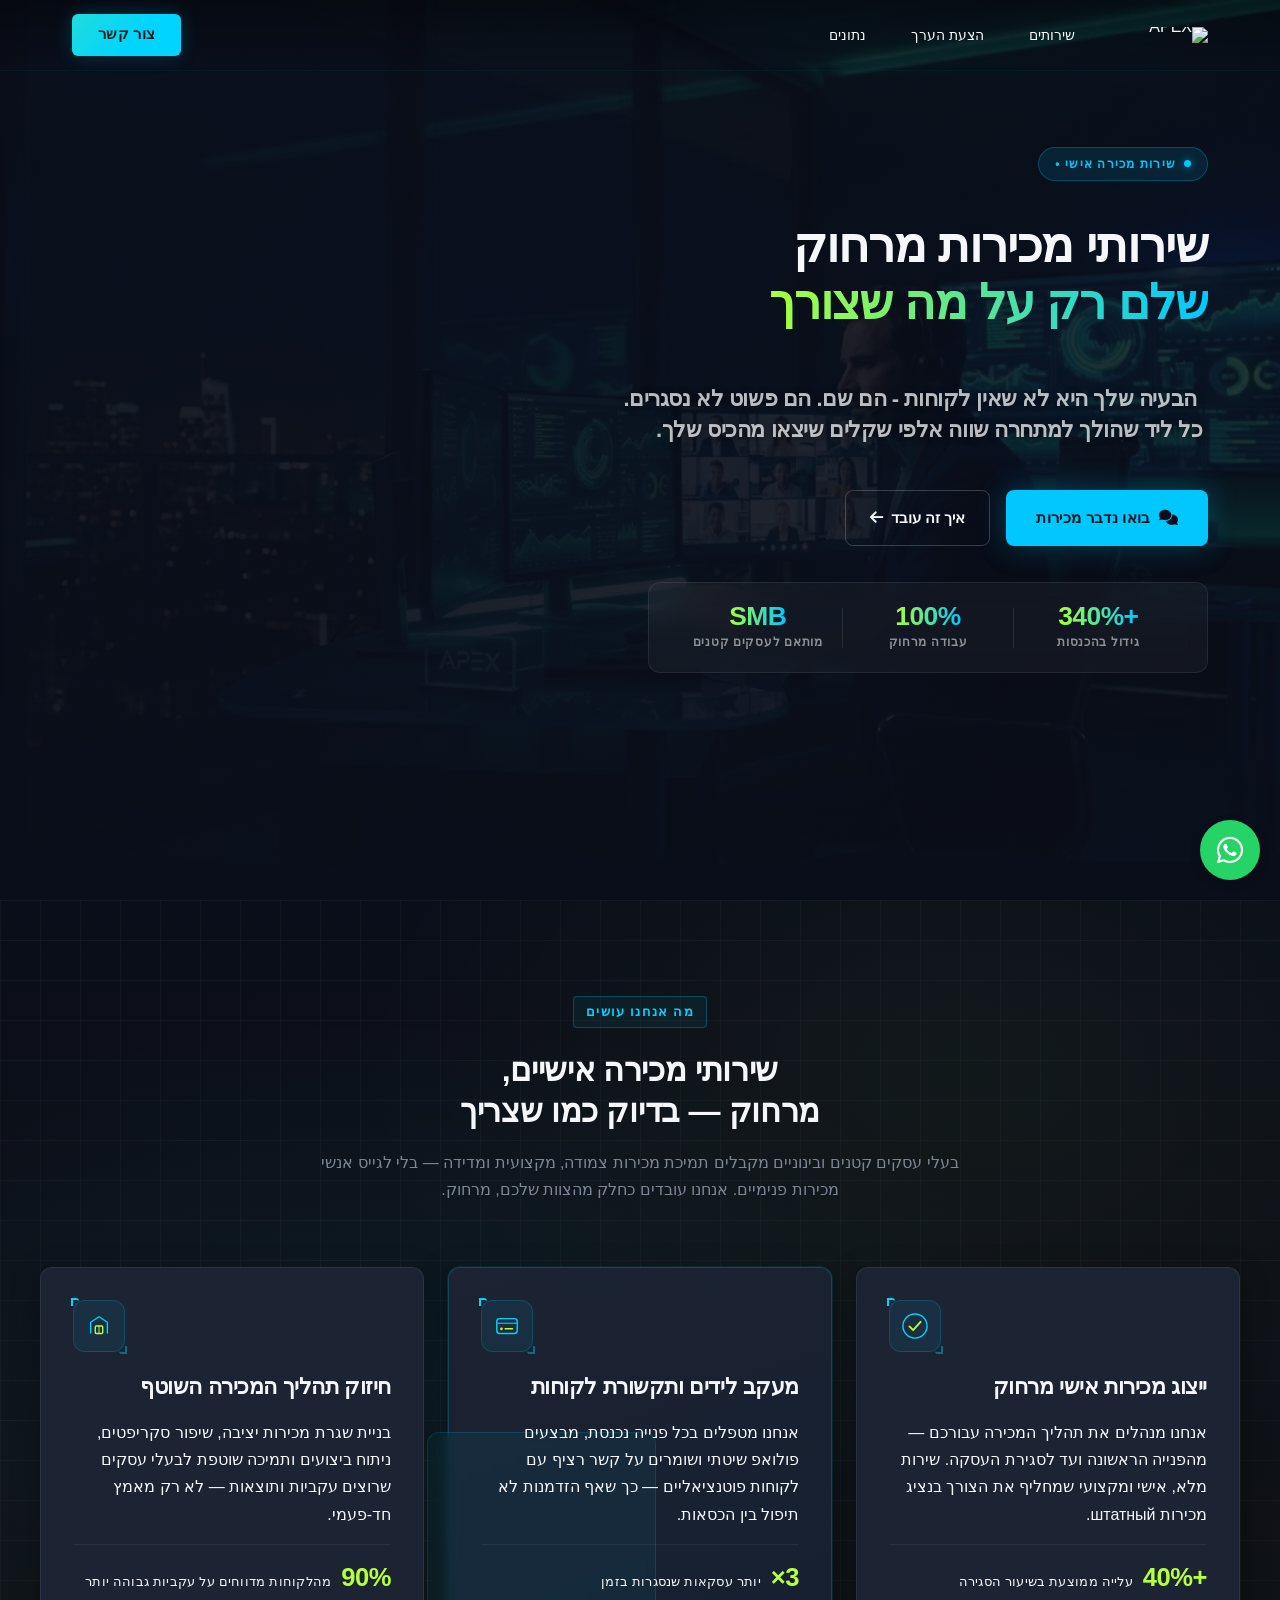
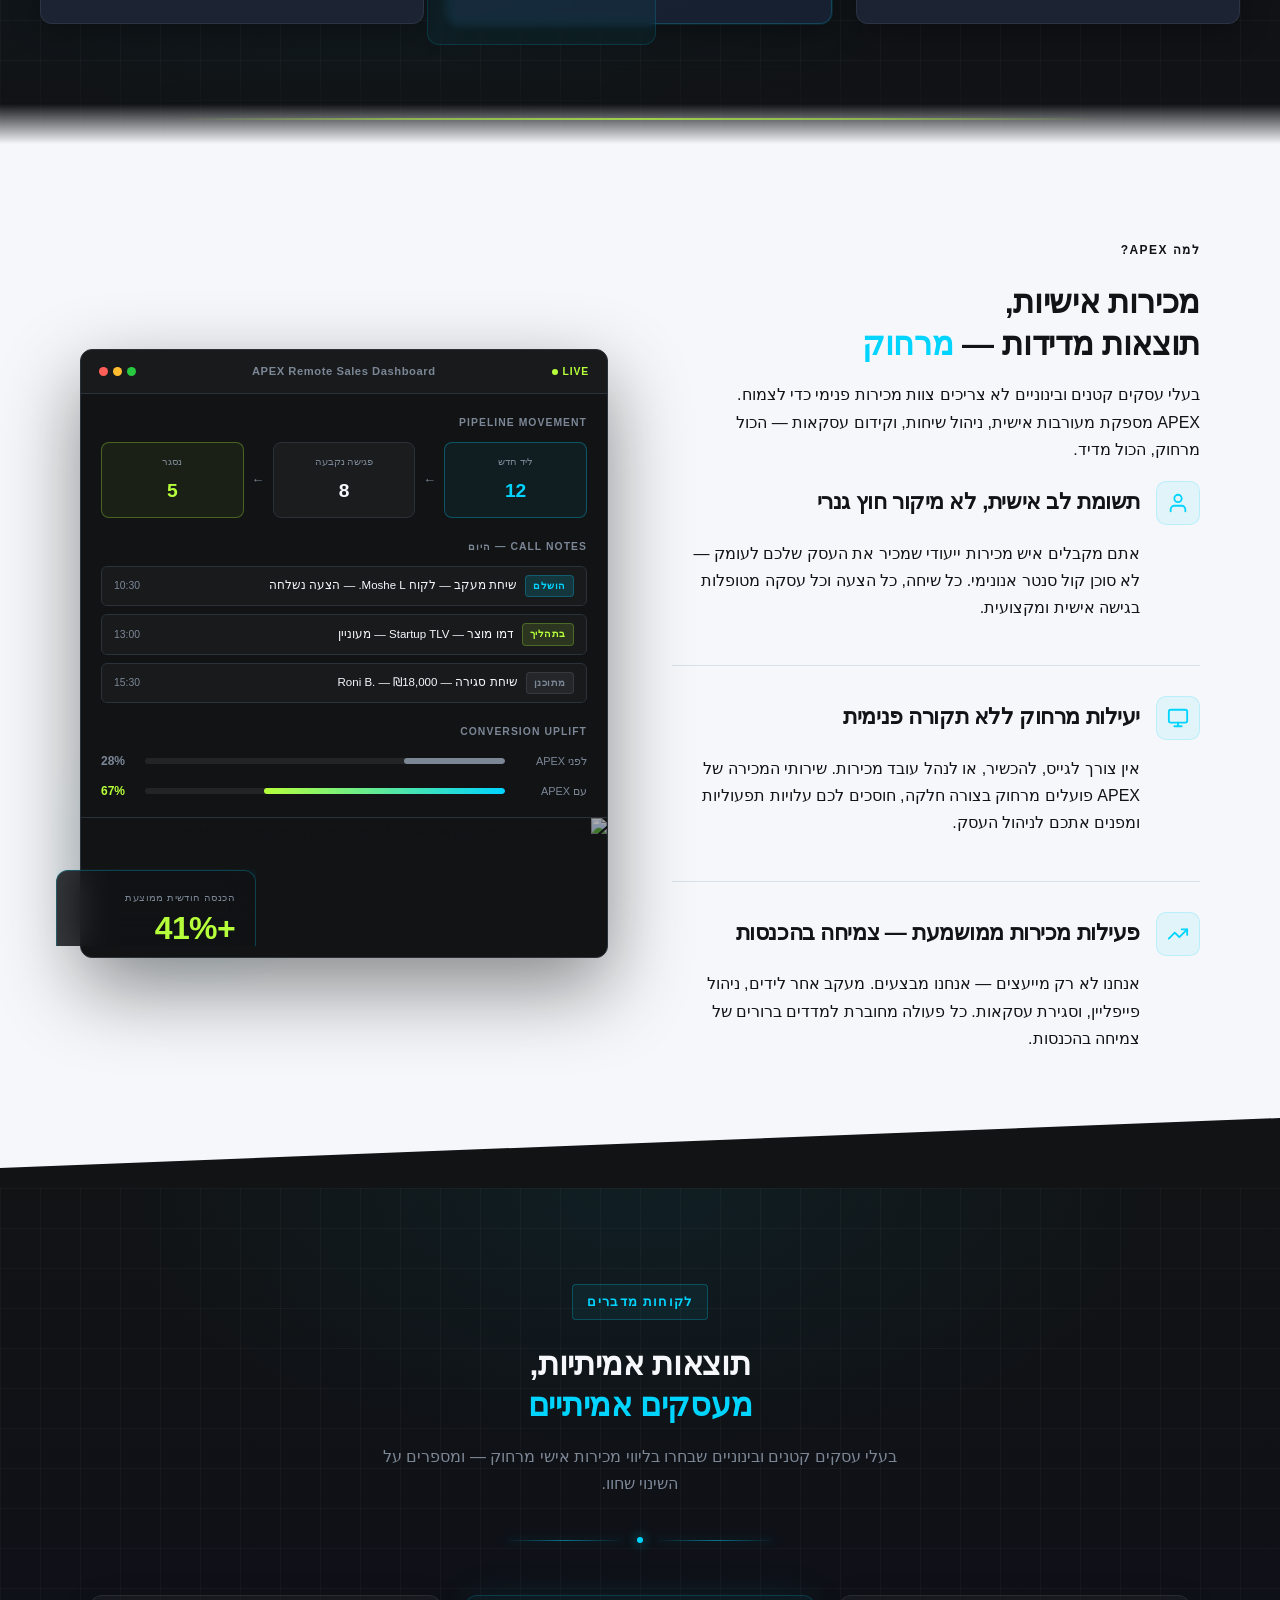
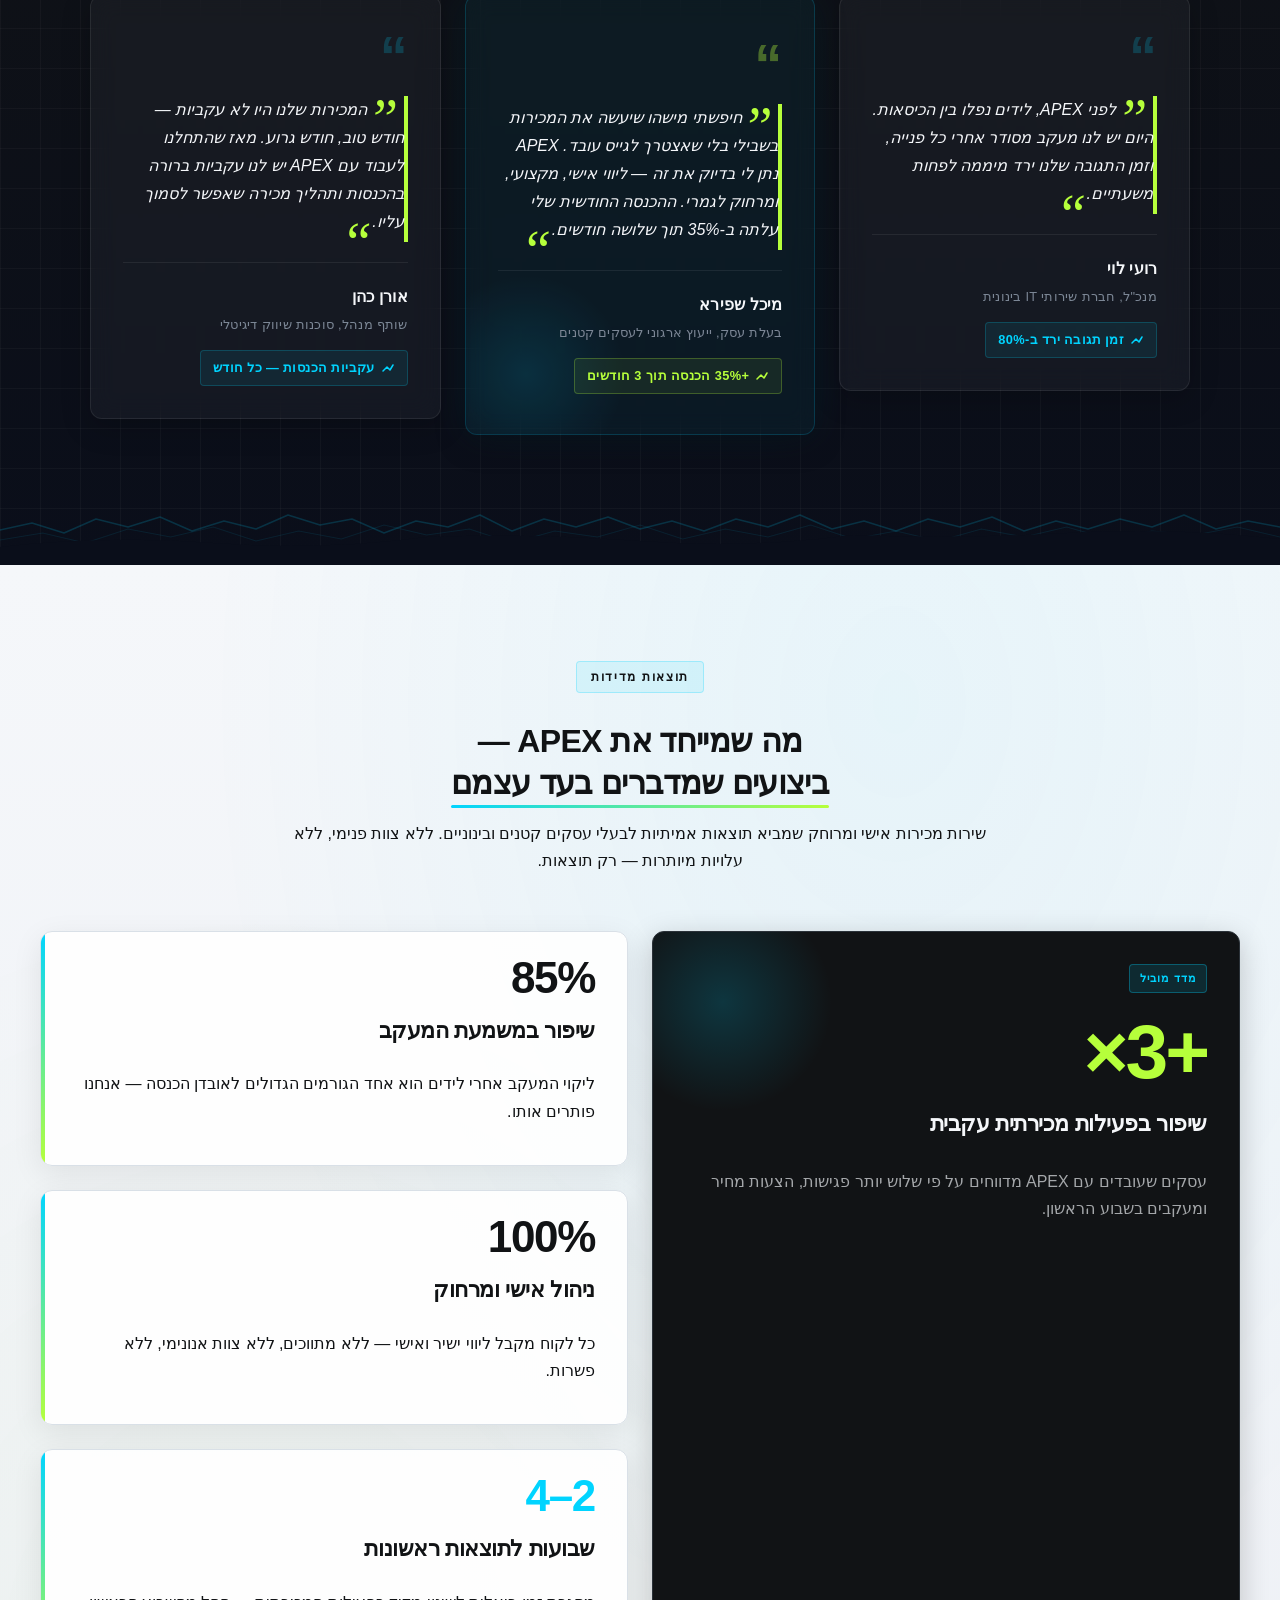
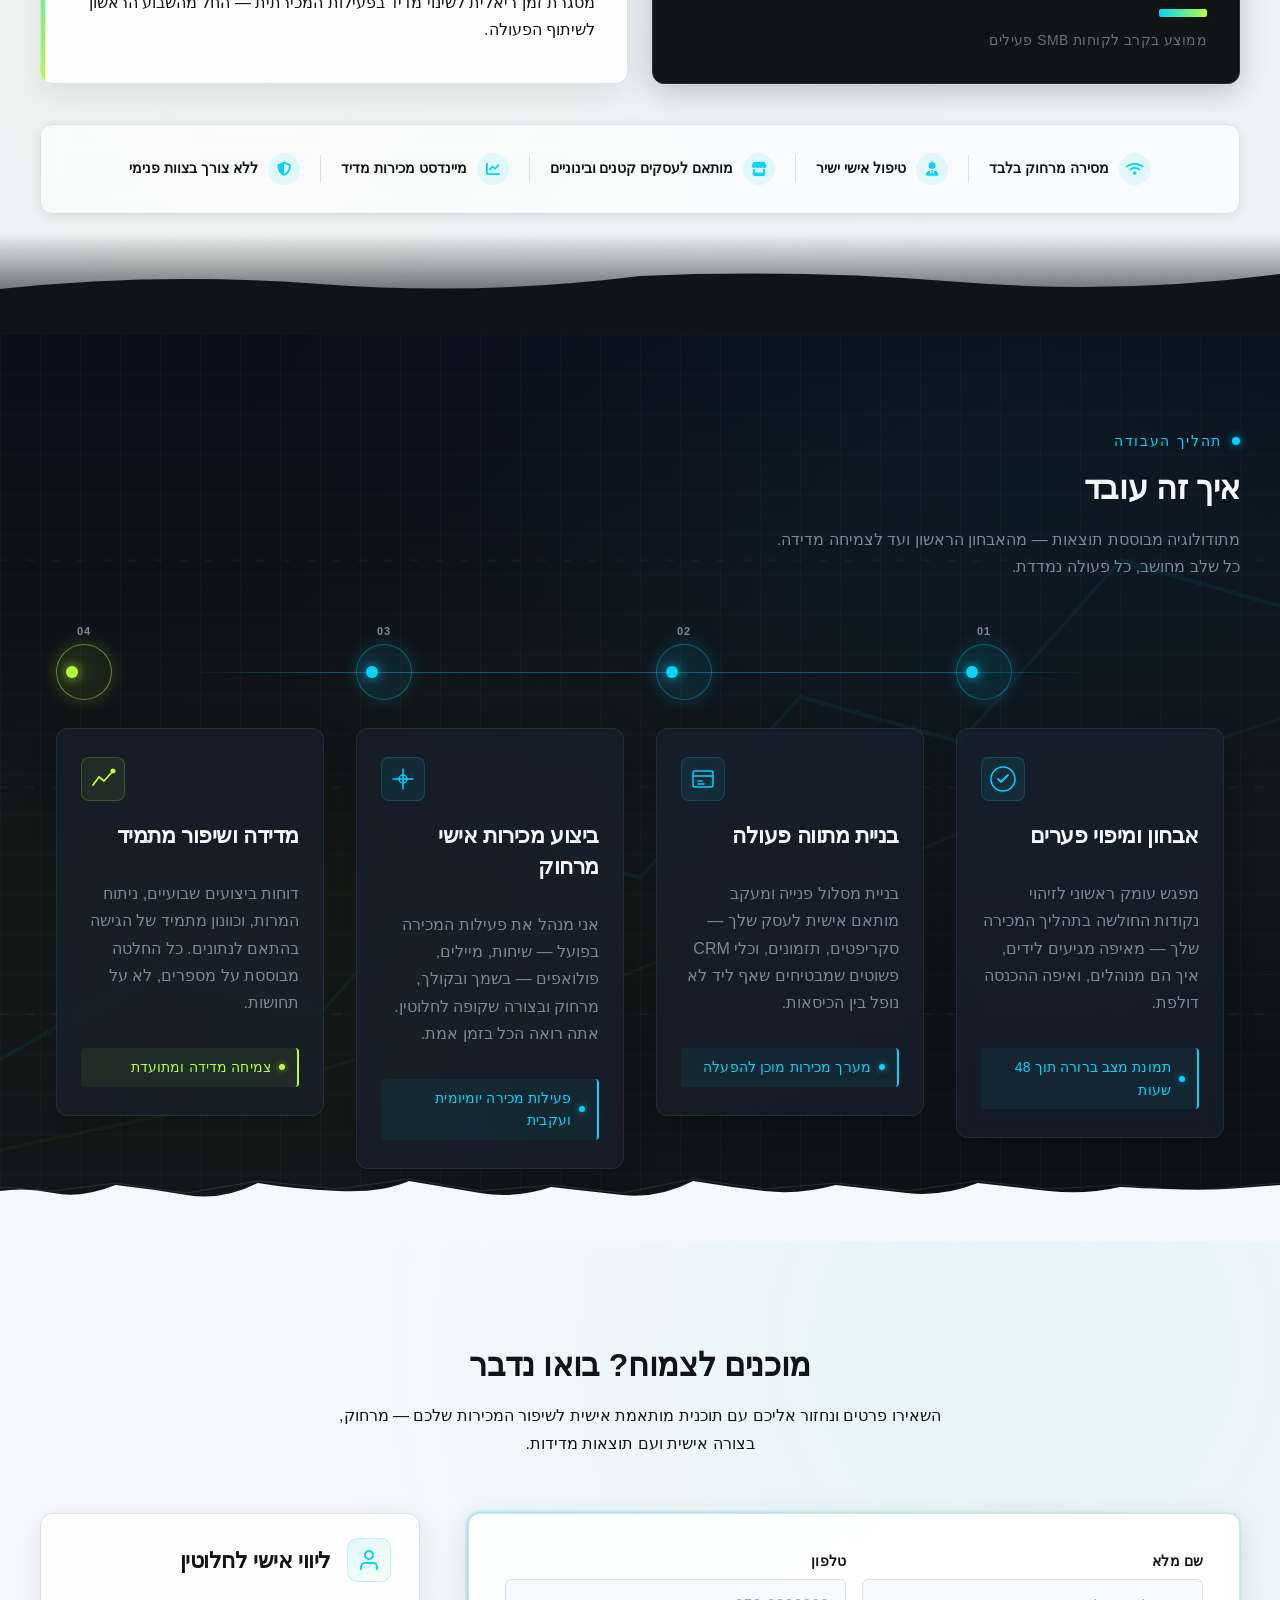
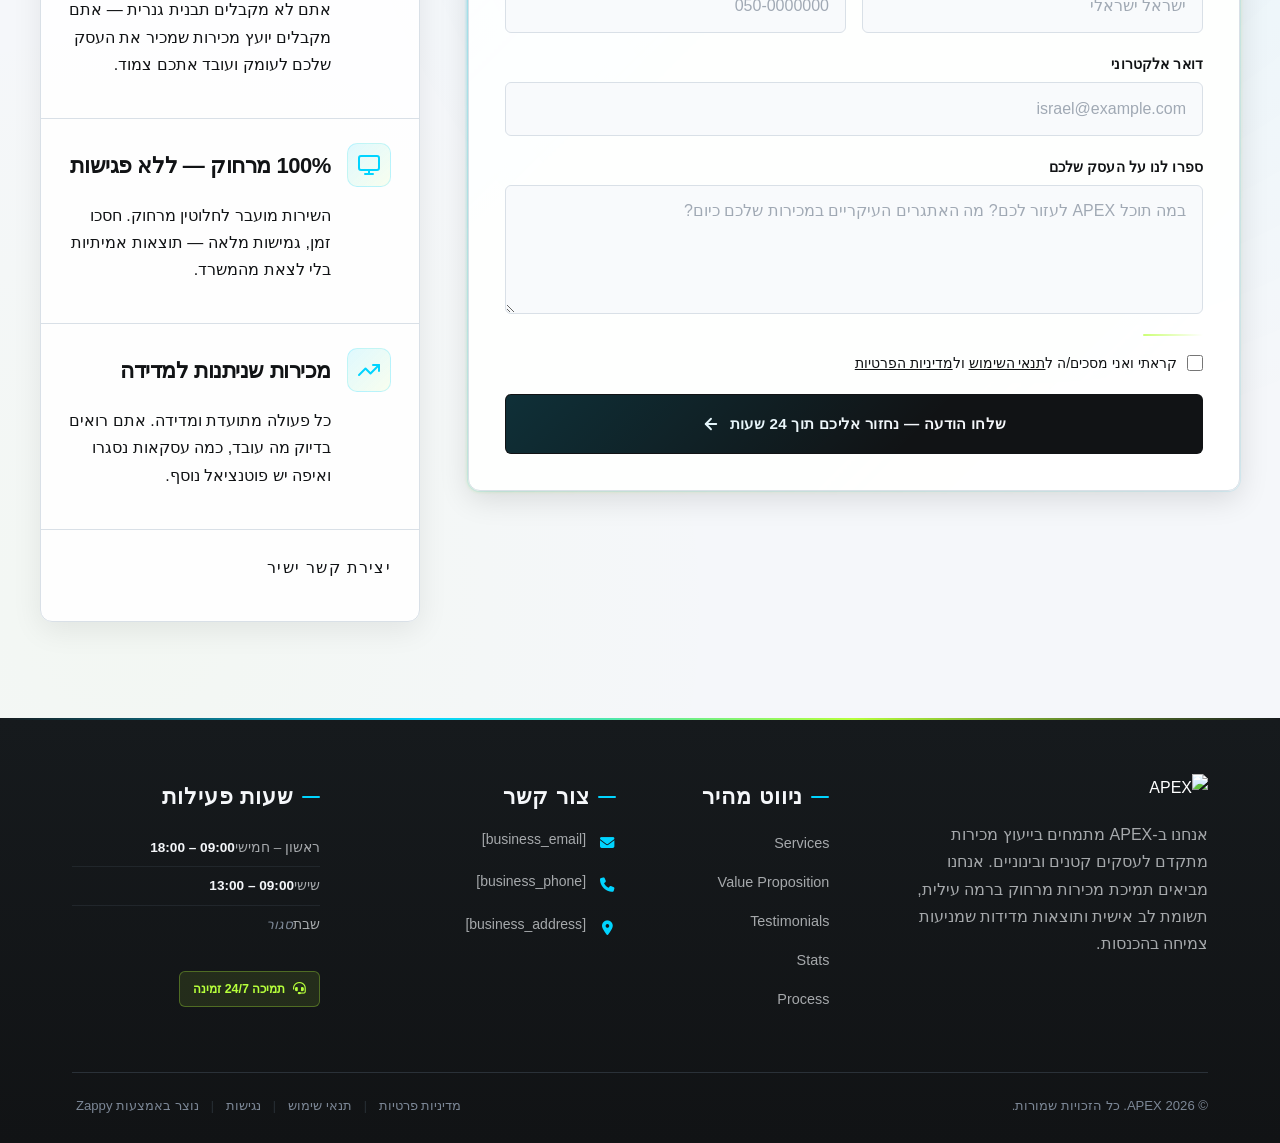
==== commit 772785fe: "Incremental sync: 1 page(s) — update_text" ====
--- a/public/index.html
+++ b/public/index.html
@@ -1 +1 @@
-<!doctype html><html dir="rtl" lang="he"><head><meta charset="UTF-8"><meta content="width=device-width,initial-scale=1" name="viewport"><meta content="index, follow" name="robots"><title>asynchronous apex in salesforce — APEX</title><meta content="A remote personal sales service tailored for small and medium-sized business owners. The business focuses on providing hands-on, personalized sales support deli" name="description"><meta content="asynchronous apex in salesforce, batch apex in salesforce, sales consulting firms, sales consulting services" name="keywords"><link href="/assets/favicon.ico" rel="icon" type="image/x-icon"><link href="/assets/favicon-16x16.png" rel="icon" type="image/png" sizes="16x16"><link href="/assets/favicon-32x32.png" rel="icon" type="image/png" sizes="32x32"><link href="/assets/favicon-48x48.png" rel="icon" type="image/png" sizes="48x48"><link href="/assets/favicon-192x192.png" rel="icon" type="image/png" sizes="192x192"><link href="/assets/favicon-512x512.png" rel="icon" type="image/png" sizes="512x512"><link href="/assets/apple-touch-icon.png" rel="apple-touch-icon"><script>!function(){"use strict";var t="3f80b74a-181e-48f9-b37d-7d8735e72a82",e="https://api.zappy5.com/api/analytics/track",a=18e5,n=2592e6,o=!0,i=!0,r=!0;var s=function(){var e="zappy_visitor_"+t,a=null;try{if(a=localStorage.getItem(e)){var o=JSON.parse(a),i=Date.now();if(i-o.created<n)return o.lastSeen=i,localStorage.setItem(e,JSON.stringify(o)),o.id}}catch(t){console.warn("Zappy Analytics: LocalStorage not available")}var r="zv_"+Date.now()+"_"+Math.random().toString(36).substr(2,9);try{localStorage.setItem(e,JSON.stringify({id:r,created:Date.now(),lastSeen:Date.now()}))}catch(t){}return r}(),c=function(){var e="zappy_session_"+t,n=null;try{if(n=sessionStorage.getItem(e)){var o=JSON.parse(n),i=Date.now();if(i-o.timestamp<a)return o.timestamp=i,sessionStorage.setItem(e,JSON.stringify(o)),o.id}}catch(t){console.warn("Zappy Analytics: SessionStorage not available")}var r="zs_"+Date.now()+"_"+Math.random().toString(36).substr(2,9);try{sessionStorage.setItem(e,JSON.stringify({id:r,timestamp:Date.now()}))}catch(t){}return r}();function l(a,n){n=n||{};var o={website_id:t,event_type:a,page_path:window.location.pathname,referrer:document.referrer||"direct",visitor_id:s,session_id:c,metadata:n};if(navigator.sendBeacon){var i=new Blob([JSON.stringify(o)],{type:"application/json"});navigator.sendBeacon(e,i)}else fetch(e,{method:"POST",headers:{"Content-Type":"application/json"},body:JSON.stringify(o),keepalive:!0}).catch(function(t){console.warn("Zappy Analytics: Failed to track event",t)})}o&&l("pageview",{title:document.title,url:window.location.href}),i&&document.addEventListener("click",function(t){var e=t.target;if("BUTTON"===e.tagName||e.closest("button")){var a="BUTTON"===e.tagName?e:e.closest("button");l("click",{element:"button",text:a.textContent.trim().substring(0,100),id:a.id||null,class:a.className||null})}else if("A"===e.tagName||e.closest("a")){var n="A"===e.tagName?e:e.closest("a");l("navigation",{element:"link",text:n.textContent.trim().substring(0,100),href:n.href,external:n.hostname!==window.location.hostname})}},!0),r&&document.addEventListener("submit",function(t){var e=t.target;l("form_submit",{form_id:e.id||null,form_name:e.name||null,form_action:e.action||null,form_method:e.method||"GET"})},!0);var d=Date.now();window.addEventListener("beforeunload",function(){l("page_unload",{time_on_page:Math.floor((Date.now()-d)/1e3),page_path:window.location.pathname})}),window.zappyAnalytics={track:l,getVisitorId:function(){return s},getSessionId:function(){return c}}}()</script><meta content="asynchronous apex in salesforce — APEX" property="og:title"><meta content="A remote personal sales service tailored for small and medium-sized business owners. The business focuses on providing hands-on, personalized sales support deli" property="og:description"><meta content="summary_large_image" name="twitter:card"><meta content="asynchronous apex in salesforce — APEX" name="twitter:title"><meta content="A remote personal sales service tailored for small and medium-sized business owners. The business focuses on providing hands-on, personalized sales support deli" name="twitter:description"><meta content="website" property="og:type"><meta content="he_IL" property="og:locale"><link href="https://cdnjs.cloudflare.com/ajax/libs/font-awesome/6.4.0/css/all.min.css" rel="stylesheet"><style>.skip-link{position:absolute;top:0;left:0;transform:translateY(-200%);padding:12px 18px;background:var(--bg-dark,#1a1a1a);color:var(--text-light,#fff);font-weight:600;border-radius:0 0 8px 0;z-index:10000}.skip-link:focus{transform:none;outline:2px solid var(--ring,#fff);outline-offset:2px}:focus-visible{outline:2px solid var(--ring,currentColor);outline-offset:3px}</style><link href="/assets/favicon.ico" rel="icon" type="image/x-icon"><link href="/assets/favicon-16x16.png" rel="icon" type="image/png" sizes="16x16"><link href="/assets/favicon-32x32.png" rel="icon" type="image/png" sizes="32x32"><link href="/assets/favicon-48x48.png" rel="icon" type="image/png" sizes="48x48"><link href="/assets/favicon-192x192.png" rel="icon" type="image/png" sizes="192x192"><link href="/assets/favicon-512x512.png" rel="icon" type="image/png" sizes="512x512"><link href="/assets/apple-touch-icon.png" rel="apple-touch-icon"><link href="https://cdn.jsdelivr.net/npm/vanilla-cookieconsent@3/dist/cookieconsent.css" rel="stylesheet"><script src="https://cdn.jsdelivr.net/npm/vanilla-cookieconsent@3/dist/cookieconsent.umd.js"></script><script src="https://cdn.jsdelivr.net/gh/mickidum/acc_toolbar/acctoolbar/acctoolbar.min.js"></script><style data-zappy-section-v2-css="true">.index-hero-section{position:relative;width:100%;min-height:100vh;display:flex;align-items:center;background-color:#0a0e1a;color:var(--text-light);overflow:visible;padding-bottom:80px;direction:rtl}.index-hero-section .index-hero-bg{position:absolute;inset:0;z-index:0;background-color:#0a0e1a;background-size:cover;background-position:center;width:100%;height:100%}.index-hero-section .index-hero-dotgrid{position:absolute;inset-inline-end:0;top:0;width:50%;height:100%;z-index:1;pointer-events:none;background-image:radial-gradient(rgba(0,200,255,.05) 1px,transparent 1px);background-size:32px 32px;background-position:top right}.index-hero-section .index-hero-scrim{position:absolute;inset:0;z-index:2;pointer-events:none;background-image:linear-gradient(135deg,rgba(10,14,26,.92) 0,rgba(10,14,26,.75) 55%,rgba(10,14,26,.55) 100%),linear-gradient(180deg,rgba(10,14,26,.3) 0,rgba(10,14,26,.85) 100%)}.index-hero-section .index-hero-container{position:relative;z-index:10;width:100%;max-width:1200px;margin:0 auto;padding:0 32px}.index-hero-section .index-hero-inner{max-width:680px;display:flex;flex-direction:column;align-items:flex-start;gap:28px;text-align:right}.index-hero-section .index-hero-badge{display:inline-flex;align-items:center;gap:8px;background:rgba(0,200,255,.1);border:1px solid rgba(0,200,255,.25);border-radius:100px;padding:6px 16px;font-size:.75rem;font-weight:700;letter-spacing:.1em;text-transform:uppercase;color:#00c8ff;font-family:'Space Grotesk','Inter Tight',sans-serif}.index-hero-section .index-hero-badge-dot{display:inline-block;width:7px;height:7px;border-radius:50%;background:#00c8ff;box-shadow:0 0 8px rgba(0,200,255,.7);animation:index-hero-pulse 2s ease-in-out infinite}@keyframes index-hero-pulse{0%,100%{box-shadow:0 0 8px rgba(0,200,255,.7)}50%{box-shadow:0 0 16px #00c8ff}}.index-hero-section .index-hero-h1{font-family:'Space Grotesk','Inter Tight',sans-serif;font-size:clamp(2.4rem, 5.5vw, 3.75rem);font-weight:800;line-height:1.1;letter-spacing:-.02em;color:var(--text-light);margin:0}.index-hero-section .index-hero-h1-accent{background:linear-gradient(90deg,#a8ff3b 0,#00c8ff 100%);-webkit-background-clip:text;-webkit-text-fill-color:transparent;background-clip:text;display:inline}.index-hero-section .index-hero-subtitle{font-family:Inter,sans-serif;font-size:clamp(1rem, 2vw, 1.15rem);font-weight:400;line-height:1.75;color:rgba(245,247,250,.75);margin:0;max-width:600px;text-shadow:0 1px 8px rgba(0,0,0,.4)}.index-hero-section .index-hero-br{display:block}.index-hero-section .index-hero-ctas{display:flex;flex-direction:row;align-items:center;gap:16px;flex-wrap:wrap}.index-hero-section .index-hero-btn-primary{display:inline-flex;align-items:center;gap:8px;background:#00c8ff;color:#0a0e1a;padding:15px 30px;border-radius:8px;font-family:'Space Grotesk','Inter Tight',sans-serif;font-size:.95rem;font-weight:700;letter-spacing:.02em;text-decoration:none;border:none;box-shadow:0 0 30px rgba(0,200,255,.3),0 8px 24px rgba(0,0,0,.3);transition:all .3s cubic-bezier(.4, 0, .2, 1);white-space:nowrap}.index-hero-section .index-hero-btn-primary:hover{transform:translateY(-3px);box-shadow:0 0 45px rgba(0,200,255,.5),0 12px 32px rgba(0,0,0,.4);background:#19d4ff}.index-hero-section .index-hero-btn-ghost{display:inline-flex;align-items:center;gap:8px;background:0 0;color:var(--text-light);padding:14px 24px;border-radius:8px;border:1px solid rgba(245,247,250,.2);font-family:'Space Grotesk','Inter Tight',sans-serif;font-size:.95rem;font-weight:600;text-decoration:none;transition:all .3s cubic-bezier(.4, 0, .2, 1);white-space:nowrap}.index-hero-section .index-hero-btn-ghost:hover{border-color:rgba(0,200,255,.5);color:#00c8ff;transform:translateY(-3px);background:rgba(0,200,255,.06)}.index-hero-section .index-hero-metrics{display:flex;flex-direction:row;align-items:center;gap:0;background:rgba(255,255,255,.04);backdrop-filter:blur(12px);border:1px solid rgba(255,255,255,.08);border-radius:12px;padding:20px 28px;margin-top:8px;width:100%;max-width:560px;box-sizing:border-box}.index-hero-section .index-hero-metric{display:flex;flex-direction:column;align-items:center;gap:4px;flex:1;text-align:center}.index-hero-section .index-hero-metric-num{font-family:'Space Grotesk','Inter Tight',sans-serif;font-size:1.65rem;font-weight:800;letter-spacing:-.02em;line-height:1;background:linear-gradient(90deg,#a8ff3b 0,#00c8ff 100%);-webkit-background-clip:text;-webkit-text-fill-color:transparent;background-clip:text}.index-hero-section .index-hero-metric-label{font-family:Inter,sans-serif;font-size:.72rem;font-weight:600;letter-spacing:.06em;text-transform:uppercase;color:rgba(245,247,250,.55);white-space:nowrap}.index-hero-section .index-hero-metric-divider{width:1px;height:40px;background:rgba(255,255,255,.1);flex-shrink:0;margin:0 4px}.index-hero-section .index-hero-divider-wrapper{position:absolute;bottom:0;left:0;width:100%;height:80px;pointer-events:none;z-index:5}.index-hero-section .index-hero-divider-wrapper svg{display:block;width:100%;height:100%}@media (max-width:768px){.index-hero-section{min-height:100svh;padding-top:100px;padding-bottom:80px;align-items:flex-start}.index-hero-section .index-hero-container{padding:0 16px}.index-hero-section .index-hero-inner{gap:20px;max-width:100%}.index-hero-section .index-hero-h1{font-size:2.1rem}.index-hero-section .index-hero-subtitle{font-size:.95rem}.index-hero-section .index-hero-br{display:none}.index-hero-section .index-hero-ctas{flex-direction:column;align-items:stretch;width:100%}.index-hero-section .index-hero-btn-ghost,.index-hero-section .index-hero-btn-primary{justify-content:center;width:100%}.index-hero-section .index-hero-metrics{padding:14px 12px;gap:0;max-width:100%}.index-hero-section .index-hero-metric-num{font-size:1.25rem}.index-hero-section .index-hero-metric-label{font-size:.62rem;white-space:normal;text-align:center}.index-hero-section .index-hero-dotgrid{width:100%;opacity:.5}}.hero .hero-title,.hero h1,.hero-section h1,.hero-title,[class*=hero-] h1,[class~=hero] h1{font-size:48px!important;line-height:1.2!important}@media (max-width:1024px){.hero .hero-title,.hero h1,.hero-section h1,.hero-title,[class*=hero-] h1,[class~=hero] h1{font-size:36px!important}}@media (max-width:768px){.hero .hero-title,.hero h1,.hero-section h1,.hero-title,[class*=hero-] h1,[class~=hero] h1{font-size:28px!important}}</style><link href="/styles.css" rel="stylesheet"><style id="zappy-dropdown-submenu-styles">#navMenu li:has(.sub-menu),.nav-menu li:has(.sub-menu),.navbar li:has(.sub-menu),nav li:has(.sub-menu){position:relative}#navMenu .sub-menu,.nav-menu .sub-menu,.navbar .sub-menu,nav .sub-menu{display:block!important;position:absolute!important;top:100%;left:0;min-width:220px;background:#fff;border-radius:8px;box-shadow:0 8px 25px rgba(0,0,0,.15);padding:8px 0;opacity:0;visibility:hidden;transform:translateY(10px);transition:all .3s ease;z-index:1000;list-style:none;pointer-events:none}#navMenu li:hover>.sub-menu,.nav-menu li:hover>.sub-menu,.navbar li:hover>.sub-menu,nav li:hover>.sub-menu{opacity:1!important;visibility:visible!important;transform:translateY(0)!important;pointer-events:auto!important}.sub-menu li{list-style:none;margin:0;padding:0}.sub-menu a{display:block!important;padding:10px 16px!important;color:var(--text-dark,#333)!important;font-weight:500;text-decoration:none;white-space:nowrap;transition:background-color .2s}.sub-menu .zappy-nav-child>a{padding-left:28px!important;font-size:.9em!important;opacity:.85!important}[dir=rtl] .sub-menu .zappy-nav-child>a,html[lang=ar] .sub-menu .zappy-nav-child>a,html[lang=he] .sub-menu .zappy-nav-child>a{padding-left:10px!important;padding-right:28px!important}.sub-menu .zappy-nav-parent>a{font-weight:600!important}.sub-menu a:hover{background-color:#f5f5f5}[dir=rtl] .nav-menu .sub-menu,[dir=rtl] .navbar .sub-menu,[dir=rtl] nav .sub-menu,html[lang=ar] .nav-menu .sub-menu,html[lang=ar] .navbar .sub-menu,html[lang=ar] nav .sub-menu,html[lang=he] .nav-menu .sub-menu,html[lang=he] .navbar .sub-menu,html[lang=he] nav .sub-menu{left:auto!important;right:0!important}.sub-menu:empty,.sub-menu:not(:has(li)):not(:has(> a)),.sub-menu:not(:has(li:not(.zappy-hidden-menu-item))):not(:has(> a)){display:none!important;opacity:0!important;visibility:hidden!important;pointer-events:none!important}li:has(.menu-group-title):hover>.sub-menu{opacity:1!important;visibility:visible!important;transform:translateY(0)!important;pointer-events:auto!important}#navMenu>li>.menu-group-title,.nav-menu>li>.menu-group-title{display:inline-block;padding:.5rem 1rem;cursor:default;user-select:none}@media (max-width:768px){#navMenu .sub-menu,.nav-menu .sub-menu,.navbar .sub-menu,nav .sub-menu{position:static!important;transform:none!important;box-shadow:none!important;background:0 0!important;max-height:0;overflow:hidden;opacity:0;visibility:hidden;transition:max-height .3s ease,opacity .3s ease;padding:0!important;border-radius:0!important}#navMenu .sub-menu.mobile-expanded,.nav-menu .sub-menu.mobile-expanded,.navbar .sub-menu.mobile-expanded{max-height:none!important;overflow-y:visible!important;opacity:1!important;visibility:visible!important;padding:8px 0 8px 16px!important}[dir=rtl] .sub-menu.mobile-expanded,html[lang=he] .sub-menu.mobile-expanded{padding:8px 16px 8px 0!important}#navMenu li:hover>.sub-menu,.nav-menu li:hover>.sub-menu,.navbar li:hover>.sub-menu,nav li:hover>.sub-menu{opacity:0;visibility:hidden;pointer-events:none}#navMenu li>.sub-menu.mobile-expanded,.nav-menu li>.sub-menu.mobile-expanded,.navbar li>.sub-menu.mobile-expanded,nav li>.sub-menu.mobile-expanded{opacity:1!important;visibility:visible!important;pointer-events:auto!important}#navMenu li:has(.sub-menu),.nav-menu li:has(.sub-menu),.navbar li:has(.sub-menu),nav li:has(.sub-menu){display:flex!important;flex-wrap:wrap!important;align-items:center!important;position:relative!important;min-height:44px!important}#navMenu li:has(.sub-menu)>a,.nav-menu li:has(.sub-menu)>a,.navbar li:has(.sub-menu)>a,nav li:has(.sub-menu)>a{flex:1!important;min-width:0!important}#navMenu li:has(.sub-menu)>.menu-group-title,.nav-menu li:has(.sub-menu)>.menu-group-title,.navbar li:has(.sub-menu)>.menu-group-title,nav li:has(.sub-menu)>.menu-group-title{flex:1!important;min-width:0!important;padding:0!important;line-height:inherit!important}#navMenu li:has(.sub-menu)>.sub-menu,.nav-menu li:has(.sub-menu)>.sub-menu,.navbar li:has(.sub-menu)>.sub-menu,nav li:has(.sub-menu)>.sub-menu{flex-basis:100%!important;width:100%!important}#navMenu li:has(.sub-menu)>a [class*=arrow],#navMenu li:has(.sub-menu)>a [class*=chevron],.nav-menu li:has(.sub-menu)>a .fa-angle-down,.nav-menu li:has(.sub-menu)>a .fa-chevron-down,.nav-menu li:has(.sub-menu)>a [class*=arrow],.nav-menu li:has(.sub-menu)>a [class*=chevron],nav li:has(.sub-menu)>a [class*=arrow],nav li:has(.sub-menu)>a [class*=chevron]{display:none!important;visibility:hidden!important}.mobile-submenu-toggle{display:flex!important;align-items:center!important;justify-content:center!important;width:44px!important;height:auto!important;background:0 0!important;border:none!important;cursor:pointer!important;color:var(--text-light)!important;position:static!important;flex-shrink:0!important;align-self:stretch!important;z-index:2!important;padding:0!important;margin:0!important}.mobile-submenu-toggle::after{content:''!important;width:0!important;height:0!important;border-left:6px solid transparent!important;border-right:6px solid transparent!important;border-top:7px solid currentColor!important;transition:transform .3s ease!important}.mobile-submenu-toggle.expanded::after{transform:rotate(180deg)!important}.sub-menu a{padding:10px 0!important;display:block!important;color:var(--text-light)!important;white-space:normal!important}.sub-menu .zappy-nav-child>a{padding-left:28px!important;font-size:.9em!important;opacity:.85!important}[dir=rtl] .sub-menu .zappy-nav-child>a,html[lang=ar] .sub-menu .zappy-nav-child>a,html[lang=he] .sub-menu .zappy-nav-child>a{padding-left:0!important;padding-right:28px!important}.sub-menu .zappy-nav-parent>a{font-weight:600!important}#navMenu.active,.nav-menu.active{max-width:100vw!important;overflow-x:hidden!important;box-sizing:border-box!important}.navbar .sub-menu li a,.zappy-products-dropdown .sub-menu a,nav.navbar .sub-menu li a{color:var(--text-light)!important}}@media (min-width:769px){.mobile-submenu-toggle{display:none!important}}</style><style id="zappy-widget-visibility">html[dir=rtl] .whatsapp-float{right:20px!important;left:auto!important}html:not([dir]) .whatsapp-float,html[dir=ltr] .whatsapp-float{left:20px!important;right:auto!important}html[dir=rtl] #mic-access-tool-general-button,html[dir=rtl] #mic-init-access-tool #mic-access-tool-general-button,html[dir=rtl] #mic-init-access-tool .mic-access-tool-general-button,html[dir=rtl] ._access-icon,html[dir=rtl] .mic-access-tool-general-button{left:20px!important;right:auto!important}html:not([dir]) #mic-access-tool-general-button,html:not([dir]) #mic-init-access-tool #mic-access-tool-general-button,html:not([dir]) #mic-init-access-tool .mic-access-tool-general-button,html:not([dir]) ._access-icon,html:not([dir]) .mic-access-tool-general-button,html[dir=ltr] #mic-access-tool-general-button,html[dir=ltr] #mic-init-access-tool #mic-access-tool-general-button,html[dir=ltr] #mic-init-access-tool .mic-access-tool-general-button,html[dir=ltr] ._access-icon,html[dir=ltr] .mic-access-tool-general-button{right:20px!important;left:auto!important}@media (max-width:768px){.whatsapp-float{display:flex!important}}@media (min-width:769px){.whatsapp-float{display:flex!important}}@media (max-width:768px){#mic-access-tool-general-button,#mic-init-access-tool #mic-access-tool-general-button,#mic-init-access-tool .mic-access-tool-general-button,._access-icon,.mic-access-tool-general-button{display:flex!important;visibility:visible!important;opacity:1!important;pointer-events:auto!important}#mic-access-tool-box.opened-mic-access-tool,#mic-init-access-tool #mic-access-tool-box.opened-mic-access-tool,.mic-access-tool-box.opened-mic-access-tool{visibility:visible!important;opacity:1!important;pointer-events:auto!important}}@media (min-width:769px){#mic-access-tool-general-button,#mic-init-access-tool #mic-access-tool-general-button,#mic-init-access-tool .mic-access-tool-general-button,._access-icon,.mic-access-tool-general-button{display:flex!important;visibility:visible!important;opacity:1!important;pointer-events:auto!important}#mic-access-tool-box.opened-mic-access-tool,#mic-init-access-tool #mic-access-tool-box.opened-mic-access-tool,.mic-access-tool-box.opened-mic-access-tool{visibility:visible!important;opacity:1!important;pointer-events:auto!important}}</style></head><body><a href="#main" class="skip-link">דלג לתוכן הראשי</a><nav class="navbar" dir="rtl"><button class="mobile-toggle" aria-label="Menu" id="mobileToggle"><svg viewBox="0 0 24 24" fill="none" height="24" width="24" class="hamburger-icon"><path d="M3 12h18M3 6h18M3 18h18" stroke="currentColor" stroke-width="2" stroke-linecap="round"></path></svg> <svg viewBox="0 0 24 24" fill="none" height="24" width="24" class="close-icon" style="display:none"><path d="M18 6L6 18M6 6l12 12" stroke="currentColor" stroke-width="2" stroke-linecap="round"></path></svg></button> <button class="phone-header-btn" aria-label="Call" data-phone="[business_phone]"><svg viewBox="0 0 24 24" fill="currentColor" height="20" width="20"><path d="M22 16.92v3a2 2 0 0 1-2.18 2 19.79 19.79 0 0 1-8.63-3.07 19.5 19.5 0 0 1-6-6 19.79 19.79 0 0 1-3.07-8.67A2 2 0 0 1 4.11 2h3a2 2 0 0 1 2 1.72 12.84 12.84 0 0 0 .7 2.81 2 2 0 0 1-.45 2.11L8.09 9.91a16 16 0 0 0 6 6l1.27-1.27a2 2 0 0 1 2.11-.45 12.84 12.84 0 0 0 2.81.7A2 2 0 0 1 22 16.92z"></path></svg></button><div class="nav-container"><div class="nav-right-group"><div class="nav-brand"><a href="/" class="logo-link"><img alt="APEX" src="/assets/site-----image-1.webp" class="logo"></a></div><ul class="nav-menu" id="navMenu"><li><a href="#services">שירותים</a></li><li><a href="#value-proposition">הצעת הערך</a></li><li><a href="#stats">נתונים</a></li></ul></div><div class="nav-cta-container"><li class="nav-cta-item"><a href="#contact" class="nav-cta-btn">צור קשר</a></li></div></div></nav><script>window.addEventListener("load",function(){const e=document.querySelector(".navbar, nav, header");if(!e)return void console.log("[Navbar] Navbar element not found");let t=document.getElementById("mobileToggle")||document.querySelector(".mobile-toggle")||document.querySelector(".hamburger")||document.querySelector(".hamburger-menu")||document.querySelector(".menu-toggle")||document.querySelector(".burger-menu")||document.querySelector('[aria-label="Menu"]')||document.querySelector('[aria-label="תפריט"]');const n=document.querySelector(".phone-header-btn"),o=window.getComputedStyle(e);let r=o.backgroundColor;if(console.log("[Navbar] Initial navbar background:",r),"transparent"===r||"rgba(0, 0, 0, 0)"===r||r.startsWith("rgba")&&r.includes(", 0)")){const e=o.backgroundImage;if(e&&"none"!==e)console.log("[Navbar] Navbar has background image/gradient, using dark text"),r="rgb(240, 240, 240)";else{const e=window.getComputedStyle(document.body).backgroundColor;console.log("[Navbar] Navbar transparent, using body background:",e),r=e}}const a=r.match(/\d+/g);if(a&&a.length>=3){const e=(.299*parseInt(a[0])+.587*parseInt(a[1])+.114*parseInt(a[2]))/255;console.log("[Navbar] Mobile button colors preserved from Claude CSS (luminance:",e.toFixed(2)+")");const o=document.createElement("style");o.id="zappy-mobile-nav-fix";document.documentElement.lang;document.documentElement.dir,o.textContent='\n        /* Hide mobile buttons on desktop, show only on mobile */\n        @media (min-width: 769px) {\n          .mobile-toggle,\n          .phone-header-btn {\n            display: none !important;\n          }\n        }\n        \n        /* Show and position mobile buttons correctly on mobile */\n        @media (max-width: 768px) {\n          .navbar,\n          nav.navbar {\n            min-height: 70px !important;\n          }\n\n          .mobile-toggle,\n          .phone-header-btn {\n            position: absolute !important;\n            top: 0 !important;\n            bottom: 0 !important;\n            margin-top: auto !important;\n            margin-bottom: auto !important;\n            transform: none !important;\n            z-index: 1001 !important;\n            display: flex !important;\n            align-items: center !important;\n            justify-content: center !important;\n            width: 36px !important;\n            height: 36px !important;\n            border-radius: 50% !important;\n            border: none !important;\n            cursor: pointer !important;\n            padding: 6px !important;\n            background: none !important;\n            color: var(--nav-text, var(--text-light)) !important;\n            touch-action: manipulation !important;\n            -webkit-tap-highlight-color: transparent !important;\n          }\n\n          html[data-zappy-site-type="ecommerce"] .phone-header-btn,\n          body[data-zappy-site-type="ecommerce"] .phone-header-btn,\n          html[data-zappy-site-type="ecommerce"] header .phone-header-btn,\n          html[data-zappy-site-type="ecommerce"] nav .phone-header-btn {\n            display: none !important;\n            visibility: hidden !important;\n            width: 0 !important;\n            height: 0 !important;\n            min-width: 0 !important;\n            overflow: hidden !important;\n          }\n          \n          /* LTR positioning (default): hamburger LEFT, phone RIGHT */\n          html:not([dir="rtl"]):not([lang="he"]):not([lang="ar"]) .mobile-toggle,\n          html[dir="ltr"] .mobile-toggle {\n            left: 12px !important;\n            right: auto !important;\n          }\n          html:not([dir="rtl"]):not([lang="he"]):not([lang="ar"]) .phone-header-btn,\n          html[dir="ltr"] .phone-header-btn {\n            right: 12px !important;\n            left: auto !important;\n          }\n          \n          /* RTL positioning: hamburger RIGHT, phone LEFT */\n          html[dir="rtl"] .mobile-toggle,\n          html[lang="he"] .mobile-toggle,\n          html[lang="ar"] .mobile-toggle {\n            right: 12px !important;\n            left: auto !important;\n          }\n          html[dir="rtl"] .phone-header-btn,\n          html[lang="he"] .phone-header-btn,\n          html[lang="ar"] .phone-header-btn {\n            left: 12px !important;\n            right: auto !important;\n          }\n          \n          /* CRITICAL: Ensure nav-container has min-height on mobile */\n          /* All children are positioned absolutely/fixed on mobile, so height:auto collapses to 0 */\n          .nav-container {\n            min-height: 70px !important;\n            position: relative !important;\n          }\n          \n          /* Ensure SVG icons are properly sized and inherit color */\n          .mobile-toggle svg,\n          .phone-header-btn svg {\n            width: 24px !important;\n            height: 24px !important;\n            /* Don\'t force display - let JavaScript control hamburger/close toggle */\n          }\n          \n          /* Reset nav-cta-container on mobile - remove desktop box-shadow/padding */\n          /* that creates a visible ghost box when CTA button is hidden */\n          .nav-cta-container {\n            box-shadow: none !important;\n            padding: 0 !important;\n          }\n          \n          /* Hide nav-cta-container entirely on mobile when there\'s no lang-switcher */\n          /* (only the CTA button is inside, and it\'s hidden on mobile) */\n          .nav-cta-container:not(:has(.lang-switcher)) {\n            display: none !important;\n          }\n          \n          /* CRITICAL: Prevent hero image fade gradient from bleeding over headline text */\n          /* The .image-fade-gradient has bottom: -30px (extends below parent) */\n          /* On mobile stacked layout, this overlaps the h1 text below the image */\n          .hero-image-column {\n            overflow: hidden !important;\n          }\n          .image-fade-gradient {\n            bottom: 0 !important;\n          }\n          \n          /* Hide desktop language switcher on mobile - hamburger menu handles it */\n          /* High specificity to override stored CSS */\n          .lang-switcher,\n          .nav-cta-container .lang-switcher,\n          .nav-container .lang-switcher,\n          .navbar .lang-switcher,\n          .navbar .nav-cta-container .lang-switcher {\n            display: none !important;\n          }\n        }\n      ';const r=document.getElementById("zappy-mobile-nav-fix");r&&r.remove(),document.head.appendChild(o),console.log("[Navbar] Critical CSS injected for mobile nav positioning");const i=window.innerWidth<=768;if(t){const e=t.querySelector(".hamburger-icon"),n=t.querySelector(".close-icon");e&&(e.style.setProperty("width","24px","important"),e.style.setProperty("height","24px","important"),e.style.setProperty("display","block","important")),n&&(n.style.setProperty("width","24px","important"),n.style.setProperty("height","24px","important"),n.style.setProperty("display","none","important")),i?(t.style.setProperty("position","absolute","important"),t.style.setProperty("top","0","important"),t.style.setProperty("bottom","0","important"),t.style.setProperty("margin-top","auto","important"),t.style.setProperty("margin-bottom","auto","important"),t.style.setProperty("transform","none","important"),t.style.setProperty("z-index","1001","important"),t.style.removeProperty("left"),t.style.removeProperty("right"),console.log("[Navbar] Mobile toggle positioning applied (mobile viewport)")):(t.style.removeProperty("position"),t.style.removeProperty("top"),t.style.removeProperty("transform"),t.style.removeProperty("z-index"),t.style.removeProperty("left"),t.style.removeProperty("right"),console.log("[Navbar] Desktop viewport - cleared mobile toggle inline positioning"))}if(n){const e=n.querySelector("svg");e&&(e.style.width="24px",e.style.height="24px",e.setAttribute("width","24"),e.setAttribute("height","24")),i?(n.style.setProperty("position","absolute","important"),n.style.setProperty("top","0","important"),n.style.setProperty("bottom","0","important"),n.style.setProperty("margin-top","auto","important"),n.style.setProperty("margin-bottom","auto","important"),n.style.setProperty("transform","none","important"),n.style.setProperty("z-index","1001","important"),n.style.removeProperty("left"),n.style.removeProperty("right"),console.log("[Navbar] Phone button positioning applied (mobile viewport)")):(n.style.removeProperty("position"),n.style.removeProperty("top"),n.style.removeProperty("transform"),n.style.removeProperty("z-index"),n.style.removeProperty("left"),n.style.removeProperty("right"),console.log("[Navbar] Desktop viewport - cleared phone button inline positioning"))}}else console.log("[Navbar] Could not parse background color:",r);t=document.getElementById("mobileToggle")||document.querySelector(".mobile-toggle")||document.querySelector(".hamburger")||document.querySelector(".hamburger-menu")||document.querySelector(".menu-toggle")||document.querySelector(".burger-menu")||document.querySelector('[aria-label="Menu"]')||document.querySelector('[aria-label="תפריט"]');const i=document.getElementById("navMenu")||document.querySelector(".nav-menu")||document.querySelector(".nav-links")||document.querySelector("nav ul:not(.submenu)");if(!t||!i)return void console.log("[Navbar] Mobile toggle or menu not found:",{toggle:!!t,menu:!!i});i.id||(i.id="navMenu"),console.log("[Navbar] Initializing mobile menu...");const l=t.cloneNode(!0);t.parentNode.replaceChild(l,t);var s=0;function p(e){var t=Date.now();t-s<300||(s=t,function(e){e.preventDefault(),e.stopPropagation();const t=l.querySelector(".hamburger-icon"),n=l.querySelector(".close-icon");i.classList.contains("active")?(i.classList.remove("active"),t&&t.style.setProperty("display","block","important"),n&&n.style.setProperty("display","none","important"),document.body.style.overflow="",console.log("[Navbar] Menu closed")):(i.classList.add("active"),t&&t.style.setProperty("display","none","important"),n&&n.style.setProperty("display","block","important"),document.body.style.overflow="hidden",console.log("[Navbar] Menu opened"))}(e))}l.addEventListener("click",p),l.addEventListener("touchend",p),i.querySelectorAll("a").forEach(function(e){e.addEventListener("click",function(){if("#"===this.getAttribute("href"))return;const e=l.querySelector(".hamburger-icon"),t=l.querySelector(".close-icon");i.classList.remove("active"),e&&e.style.setProperty("display","block","important"),t&&t.style.setProperty("display","none","important"),document.body.style.overflow="",console.log("[Navbar] Menu closed (link clicked)")})});var m=i.querySelectorAll(".dropdown-toggle");m.forEach(function(e){e.addEventListener("click",function(e){e.preventDefault(),e.stopPropagation();var t=this.closest(".nav-dropdown");t&&(t.parentNode.querySelectorAll(".nav-dropdown.open").forEach(function(e){e!==t&&e.classList.remove("open")}),t.classList.toggle("open"),console.log("[Navbar] Dropdown toggled:",t.classList.contains("open")?"open":"closed"))})}),document.addEventListener("click",function(e){e.target.closest(".nav-dropdown")||document.querySelectorAll(".nav-dropdown.open").forEach(function(e){e.classList.remove("open")})}),console.log("[Navbar] Dropdown handlers initialized for "+m.length+" dropdowns"),n&&n.addEventListener("click",function(){const e=document.querySelectorAll('a[href^="tel:"]'),t=e.length>0?e[0].getAttribute("href").replace("tel:",""):"[business_phone]";window.location.href="tel:"+t,console.log("[Navbar] Phone button clicked")}),console.log("[Navbar] Mobile menu initialized successfully")})</script><main id="main"><section class="index-hero-section" data-layout-spec="בית-hero" dir="rtl" id="hero" data-hero-type="fullscreen-scrim" data-zappy-section="true"><div class="index-hero-bg" style="background-image:url('assets/site-index-hero-image-1.webp');background-size:cover;background-position:center"></div><div class="index-hero-dotgrid" aria-hidden="true"></div><div class="index-hero-scrim" aria-hidden="true"></div><div class="index-hero-container"><div class="index-hero-inner"><div class="index-hero-badge"><span class="index-hero-badge-dot"></span> <span>שירות מכירה אישי •</span></div><h1 class="index-hero-h1">שירותי מכירות מרחוק<br><span class="index-hero-h1-accent">שלם רק על מה שצורך</span></h1><h3 class="index-hero-subtitle">&nbsp; הבעיה שלך היא לא שאין לקוחות - הם שם. הם פשוט לא נסגרים&nbsp; אנחנו מנהלים את תהליך המכירה עבורך — בזמן שאתה מתמקד בעסק.</h3><div class="index-hero-ctas"><a href="#contact" class="index-hero-btn-primary" data-element-id="btn-1779707625607-5hl66xd87" data-element-type="button" data-native-element="true"><i class="fa-solid fa-comments" aria-hidden="true"></i> בואו נדבר מכירות </a><a href="#how-it-works" class="index-hero-btn-ghost" data-element-id="btn-1779707625607-vwehfm0s6" data-element-type="button" data-native-element="true">איך זה עובד <i class="fa-solid fa-arrow-left" aria-hidden="true"></i></a></div><div class="index-hero-metrics"><div class="index-hero-metric"><span class="index-hero-metric-num">+340%</span> <span class="index-hero-metric-label">גידול בהכנסות</span></div><div class="index-hero-metric-divider" aria-hidden="true"></div><div class="index-hero-metric"><span class="index-hero-metric-num">100%</span> <span class="index-hero-metric-label">עבודה מרחוק</span></div><div class="index-hero-metric-divider" aria-hidden="true"></div><div class="index-hero-metric"><span class="index-hero-metric-num">SMB</span> <span class="index-hero-metric-label">מותאם לעסקים קטנים</span></div></div></div></div><div class="index-hero-divider-wrapper"><svg viewBox="0 0 1440 80" aria-hidden="true" xmlns="http://www.w3.org/2000/svg" data-no-icon-edit="true" preserveAspectRatio="none"><path d="M0,80 L0,45 Q120,28 240,42 T480,35 Q600,28 720,40 T960,33 Q1080,26 1200,38 T1440,32 L1440,80 Z" fill="#0A0E1A"></path></svg></div></section><section class="index-services-section" data-layout-spec="בית-services" dir="rtl" id="services" data-band-index="1"><div class="index-services-bg-texture" aria-hidden="true"></div><div class="index-services-container"><div class="index-services-intro"><span class="index-services-eyebrow">מה אנחנו עושים</span><h2 class="index-services-title">שירותי מכירה אישיים,<br>מרחוק — בדיוק כמו שצריך</h2><p class="index-services-subtitle">בעלי עסקים קטנים ובינוניים מקבלים תמיכת מכירות צמודה, מקצועית ומדידה — בלי לגייס אנשי מכירות פנימיים. אנחנו עובדים כחלק מהצוות שלכם, מרחוק.</p></div><div class="index-services-grid"><article class="index-services-card"><div class="index-services-card-icon-wrap"><svg viewBox="0 0 28 28" fill="none" height="28" width="28" data-element-type="icon" data-icon-type="svg" aria-hidden="true" xmlns="http://www.w3.org/2000/svg"><circle cx="14" cy="14" r="13" stroke="var(--secondary)" stroke-width="1.5"></circle><path d="M8 14.5l4 4 8-9" stroke="var(--accent)" stroke-width="2" stroke-linecap="round" stroke-linejoin="round"></path></svg></div><h3 class="index-services-card-title">ייצוג מכירות אישי מרחוק</h3><p class="index-services-card-desc">אנחנו מנהלים את תהליך המכירה עבורכם — מהפנייה הראשונה ועד לסגירת העסקה. שירות מלא, אישי ומקצועי שמחליף את הצורך בנציג מכירות штатный.</p><div class="index-services-card-proof"><span class="index-services-proof-kpi">+40%</span> <span class="index-services-proof-label">עלייה ממוצעת בשיעור הסגירה</span></div></article><article class="index-services-card index-services-card--center"><div class="index-services-card-backplate" aria-hidden="true"></div><div class="index-services-card-icon-wrap"><svg viewBox="0 0 28 28" fill="none" height="28" width="28" data-element-type="icon" data-icon-type="svg" aria-hidden="true" xmlns="http://www.w3.org/2000/svg"><rect height="16" width="22" x="3" y="6" rx="3" stroke="var(--secondary)" stroke-width="1.5"></rect><path d="M3 11h22" stroke="var(--secondary)" stroke-width="1.2"></path><circle cx="8" cy="17" r="1.5" fill="var(--accent)"></circle><path d="M12 17h8" stroke="var(--accent)" stroke-width="1.5" stroke-linecap="round"></path></svg></div><h3 class="index-services-card-title">מעקב לידים ותקשורת לקוחות</h3><p class="index-services-card-desc">אנחנו מטפלים בכל פנייה נכנסת, מבצעים פולואפ שיטתי ושומרים על קשר רציף עם לקוחות פוטנציאליים — כך שאף הזדמנות לא תיפול בין הכסאות.</p><div class="index-services-card-proof"><span class="index-services-proof-kpi">3×</span> <span class="index-services-proof-label">יותר עסקאות שנסגרות בזמן</span></div></article><article class="index-services-card"><div class="index-services-card-icon-wrap"><svg viewBox="0 0 28 28" fill="none" height="28" width="28" data-element-type="icon" data-icon-type="svg" aria-hidden="true" xmlns="http://www.w3.org/2000/svg"><path d="M5 22V10l9-6 9 6v12" stroke="var(--secondary)" stroke-width="1.5" stroke-linejoin="round"></path><rect height="8" width="8" x="10" y="14" rx="1" stroke="var(--accent)" stroke-width="1.5"></rect><path d="M14 14v8" stroke="var(--accent)" stroke-width="1" stroke-linecap="round"></path></svg></div><h3 class="index-services-card-title">חיזוק תהליך המכירה השוטף</h3><p class="index-services-card-desc">בניית שגרת מכירות יציבה, שיפור סקריפטים, ניתוח ביצועים ותמיכה שוטפת לבעלי עסקים שרוצים עקביות ותוצאות — לא רק מאמץ חד-פעמי.</p><div class="index-services-card-proof"><span class="index-services-proof-kpi">90%</span> <span class="index-services-proof-label">מהלקוחות מדווחים על עקביות גבוהה יותר</span></div></article></div></div><div class="index-services-divider-wrapper" aria-hidden="true"><div class="index-services-divider-gradient"></div><div class="index-services-divider-pulse-line"></div></div></section><section class="index-value-proposition-section" data-layout-spec="בית-value-proposition" dir="rtl" id="value-proposition" data-band-index="2"><div class="ivp-container"><div class="ivp-grid"><div class="ivp-content-col"><span class="ivp-eyebrow">למה APEX?</span><h2 class="ivp-heading">מכירות אישיות,<br>תוצאות מדידות — <span class="ivp-heading-accent">מרחוק</span></h2><p class="ivp-intro">בעלי עסקים קטנים ובינוניים לא צריכים צוות מכירות פנימי כדי לצמוח. APEX מספקת מעורבות אישית, ניהול שיחות, וקידום עסקאות — הכול מרחוק, הכול מדיד.</p><div class="ivp-values-stack"><div class="ivp-value-block"><div class="ivp-value-icon"><svg viewBox="0 0 24 24" fill="none" height="22" width="22" data-element-type="icon" data-icon-type="svg" aria-hidden="true" stroke="currentColor" stroke-linecap="round" stroke-linejoin="round" stroke-width="2"><path d="M20 21v-2a4 4 0 0 0-4-4H8a4 4 0 0 0-4 4v2"></path><circle cx="12" cy="7" r="4"></circle></svg></div><div class="ivp-value-text"><h3>תשומת לב אישית, לא מיקור חוץ גנרי</h3><p>אתם מקבלים איש מכירות ייעודי שמכיר את העסק שלכם לעומק — לא סוכן קול סנטר אנונימי. כל שיחה, כל הצעה וכל עסקה מטופלות בגישה אישית ומקצועית.</p></div></div><div class="ivp-value-block"><div class="ivp-value-icon"><svg viewBox="0 0 24 24" fill="none" height="22" width="22" data-element-type="icon" data-icon-type="svg" aria-hidden="true" stroke="currentColor" stroke-linecap="round" stroke-linejoin="round" stroke-width="2"><rect height="14" width="20" x="2" y="3" rx="2"></rect><path d="M8 21h8M12 17v4"></path></svg></div><div class="ivp-value-text"><h3>יעילות מרחוק ללא תקורה פנימית</h3><p>אין צורך לגייס, להכשיר, או לנהל עובד מכירות. שירותי המכירה של APEX פועלים מרחוק בצורה חלקה, חוסכים לכם עלויות תפעוליות ומפנים אתכם לניהול העסק.</p></div></div><div class="ivp-value-block"><div class="ivp-value-icon"><svg viewBox="0 0 24 24" fill="none" height="22" width="22" data-element-type="icon" data-icon-type="svg" aria-hidden="true" stroke="currentColor" stroke-linecap="round" stroke-linejoin="round" stroke-width="2"><polyline points="22 7 13.5 15.5 8.5 10.5 2 17"></polyline><polyline points="16 7 22 7 22 13"></polyline></svg></div><div class="ivp-value-text"><h3>פעילות מכירות ממושמעת — צמיחה בהכנסות</h3><p>אנחנו לא רק מייעצים — אנחנו מבצעים. מעקב אחר לידים, ניהול פייפליין, וסגירת עסקאות. כל פעולה מחוברת למדדים ברורים של צמיחה בהכנסות.</p></div></div></div></div><div class="ivp-visual-col"><div class="ivp-dashboard-wrapper"><div class="ivp-glow-decoration" aria-hidden="true"></div><div class="ivp-dashboard-panel"><div class="ivp-dash-header"><div class="ivp-dash-dots"><span></span><span></span><span></span></div><span class="ivp-dash-title">APEX Remote Sales Dashboard</span> <span class="ivp-dash-live"><span class="ivp-live-dot"></span>Live</span></div><div class="ivp-dash-body"><div class="ivp-dash-section-label">Pipeline Movement</div><div class="ivp-pipeline-row"><div class="ivp-pipeline-stage ivp-stage-active"><span class="ivp-stage-label">ליד חדש</span> <span class="ivp-stage-count">12</span></div><div class="ivp-pipeline-arrow" aria-hidden="true">←</div><div class="ivp-pipeline-stage"><span class="ivp-stage-label">פגישה נקבעה</span> <span class="ivp-stage-count">8</span></div><div class="ivp-pipeline-arrow" aria-hidden="true">←</div><div class="ivp-pipeline-stage ivp-stage-accent"><span class="ivp-stage-label">נסגר</span> <span class="ivp-stage-count">5</span></div></div><div class="ivp-dash-section-label">Call Notes — היום</div><div class="ivp-call-notes"><div class="ivp-call-note"><span class="ivp-call-badge ivp-badge-cyan">הושלם</span> <span class="ivp-call-text">שיחת מעקב — לקוח Moshe L. — הצעה נשלחה</span> <span class="ivp-call-time">10:30</span></div><div class="ivp-call-note"><span class="ivp-call-badge ivp-badge-lime">בתהליך</span> <span class="ivp-call-text">דמו מוצר — Startup TLV — מעוניין</span> <span class="ivp-call-time">13:00</span></div><div class="ivp-call-note"><span class="ivp-call-badge ivp-badge-muted">מתוכנן</span> <span class="ivp-call-text">שיחת סגירה — Roni B. — ₪18,000</span> <span class="ivp-call-time">15:30</span></div></div><div class="ivp-dash-section-label">Conversion Uplift</div><div class="ivp-conversion-row"><div class="ivp-conv-bar-wrap"><span class="ivp-conv-label">לפני APEX</span><div class="ivp-conv-bar-track"><div class="ivp-conv-bar ivp-bar-before" style="width:28%"></div></div><span class="ivp-conv-pct">28%</span></div><div class="ivp-conv-bar-wrap"><span class="ivp-conv-label">עם APEX</span><div class="ivp-conv-bar-track"><div class="ivp-conv-bar ivp-bar-after" style="width:67%"></div></div><span class="ivp-conv-pct ivp-pct-accent">67%</span></div></div></div><div class="ivp-dash-image-wrap"><img alt="מנהל מכירות מרחוק של APEX עובד עם לוח מחוונים ונתוני מכירות" src="/assets/site-index-value-proposition-image-1.webp" data-context="A sleek remote sales professional working on a modern laptop with multiple browser tabs showing CRM pipeline data, call logs, and revenue charts. Clean home-office setup with dark ambient lighting and a second monitor displaying colorful sales metrics. Professional, cinematic atmosphere conveying elite remote sales execution for a B2B consulting service." data-placeholder="index-value-proposition-image-1" decoding="async" height="340" loading="lazy" width="600"></div></div><div class="ivp-metric-tile"><div class="ivp-metric-tile-inner"><span class="ivp-metric-label">הכנסה חודשית ממוצעת</span> <span class="ivp-metric-value">+41%</span> <span class="ivp-metric-sub">לאחר 90 יום עם APEX</span></div></div></div></div></div></div><div class="ivp-divider-wrapper"><svg viewBox="0 0 1200 80" aria-hidden="true" xmlns="http://www.w3.org/2000/svg" data-no-icon-edit="true" preserveAspectRatio="none"><path d="M0,80 L0,60 L1200,10 L1200,80 Z" fill="#111315"></path></svg></div></section><section class="index-testimonials-section" data-layout-spec="בית-testimonials" dir="rtl" id="testimonials" data-band-index="3"><div class="its-bg-pattern" aria-hidden="true"></div><div class="its-container"><div class="its-intro"><span class="its-eyebrow">לקוחות מדברים</span><h2 class="its-heading">תוצאות אמיתיות,<br><span class="its-heading-accent">מעסקים אמיתיים</span></h2><p class="its-subheading">בעלי עסקים קטנים ובינוניים שבחרו בליווי מכירות אישי מרחוק — ומספרים על השינוי שחוו.</p></div><div class="its-divider" aria-hidden="true"><span class="its-divider-line"></span> <span class="its-divider-dot"></span> <span class="its-divider-line"></span></div><div class="its-cards-grid"><article class="its-card"><div class="its-quote-mark" aria-hidden="true">“</div><blockquote class="its-quote-text">לפני APEX, לידים נפלו בין הכיסאות. היום יש לנו מעקב מסודר אחרי כל פנייה, וזמן התגובה שלנו ירד מיממה לפחות משעתיים.</blockquote><footer class="its-card-footer"><div class="its-client-info"><span class="its-client-name">רועי לוי</span> <span class="its-client-role">מנכ"ל, חברת שירותי IT בינונית</span></div><div class="its-outcome-badge"><svg viewBox="0 0 14 14" fill="none" height="14" width="14" data-element-type="icon" data-icon-type="svg" aria-hidden="true" xmlns="http://www.w3.org/2000/svg"><path d="M2 10L6 6L9 9L12 4" stroke="currentColor" stroke-width="1.5" stroke-linecap="round" stroke-linejoin="round"></path></svg> <span>זמן תגובה ירד ב-80%</span></div></footer></article><article class="its-card its-card--featured"><div class="its-card-glow" aria-hidden="true"></div><div class="its-quote-mark its-quote-mark--accent" aria-hidden="true">“</div><blockquote class="its-quote-text">חיפשתי מישהו שיעשה את המכירות בשבילי בלי שאצטרך לגייס עובד. APEX נתן לי בדיוק את זה — ליווי אישי, מקצועי, ומרחוק לגמרי. ההכנסה החודשית שלי עלתה ב-35% תוך שלושה חודשים.</blockquote><footer class="its-card-footer"><div class="its-client-info"><span class="its-client-name">מיכל שפירא</span> <span class="its-client-role">בעלת עסק, ייעוץ ארגוני לעסקים קטנים</span></div><div class="its-outcome-badge its-outcome-badge--accent"><svg viewBox="0 0 14 14" fill="none" height="14" width="14" data-element-type="icon" data-icon-type="svg" aria-hidden="true" xmlns="http://www.w3.org/2000/svg"><path d="M2 10L6 6L9 9L12 4" stroke="currentColor" stroke-width="1.5" stroke-linecap="round" stroke-linejoin="round"></path></svg> <span>+35% הכנסה תוך 3 חודשים</span></div></footer></article><article class="its-card"><div class="its-quote-mark" aria-hidden="true">“</div><blockquote class="its-quote-text">המכירות שלנו היו לא עקביות — חודש טוב, חודש גרוע. מאז שהתחלנו לעבוד עם APEX יש לנו עקביות ברורה בהכנסות ותהליך מכירה שאפשר לסמוך עליו.</blockquote><footer class="its-card-footer"><div class="its-client-info"><span class="its-client-name">אורן כהן</span> <span class="its-client-role">שותף מנהל, סוכנות שיווק דיגיטלי</span></div><div class="its-outcome-badge"><svg viewBox="0 0 14 14" fill="none" height="14" width="14" data-element-type="icon" data-icon-type="svg" aria-hidden="true" xmlns="http://www.w3.org/2000/svg"><path d="M2 10L6 6L9 9L12 4" stroke="currentColor" stroke-width="1.5" stroke-linecap="round" stroke-linejoin="round"></path></svg> <span>עקביות הכנסות — כל חודש</span></div></footer></article></div></div><div class="its-divider-bottom" aria-hidden="true"><svg viewBox="0 0 1200 90" aria-hidden="true" xmlns="http://www.w3.org/2000/svg" data-no-icon-edit="true" preserveAspectRatio="none"><polyline points="0,55 30,48 60,58 90,44 120,52 150,42 180,56 210,46 240,54 270,40 300,50 330,44 360,58 390,46 420,52 450,40 480,56 510,44 540,52 570,42 600,54 630,46 660,56 690,44 720,52 750,40 780,54 810,46 840,56 870,44 900,52 930,42 960,56 990,46 1020,54 1050,44 1080,52 1110,40 1140,54 1170,46 1200,52" fill="none" stroke="rgba(0,212,255,0.18)" stroke-width="1.5" stroke-linecap="round" stroke-linejoin="round"></polyline><polyline points="0,65 40,58 80,68 120,54 160,62 200,52 240,66 280,56 320,64 360,50 400,60 440,54 480,68 520,56 560,62 600,50 640,64 680,54 720,62 760,50 800,64 840,56 880,66 920,54 960,62 1000,52 1040,64 1080,56 1120,60 1160,52 1200,62" fill="none" stroke="rgba(0,212,255,0.09)" stroke-width="1" stroke-linecap="round" stroke-linejoin="round"></polyline><path d="M0,90 L0,72 Q100,60 200,68 T400,62 Q500,58 600,66 T800,60 Q900,64 1000,58 T1200,64 L1200,90 Z" fill="#0A0E1A"></path></svg></div></section><section class="index-stats-section" data-layout-spec="בית-stats" dir="rtl" id="stats" data-band-index="4"><div class="index-stats-container"><div class="index-stats-header"><span class="index-stats-eyebrow">תוצאות מדידות</span><h2 class="index-stats-title">מה שמייחד את APEX —<br><span class="index-stats-title-accent">ביצועים שמדברים בעד עצמם</span></h2><p class="index-stats-subtitle">שירות מכירות אישי ומרוחק שמביא תוצאות אמיתיות לבעלי עסקים קטנים ובינוניים. ללא צוות פנימי, ללא עלויות מיותרות — רק תוצאות.</p></div><div class="index-stats-grid"><article class="index-stats-tile index-stats-tile--primary"><div class="index-stats-tile-inner"><div class="index-stats-tile-badge">מדד מוביל</div><div class="index-stats-metric-number">+3×</div><h3 class="index-stats-metric-label">שיפור בפעילות מכירתית עקבית</h3><p class="index-stats-metric-desc">עסקים שעובדים עם APEX מדווחים על פי שלוש יותר פגישות, הצעות מחיר ומעקבים בשבוע הראשון.</p><div class="index-stats-tile-line"></div><small class="index-stats-tile-note">ממוצע בקרב לקוחות SMB פעילים</small></div><div class="index-stats-tile-glow"></div></article><div class="index-stats-secondary-grid"><article class="index-stats-tile index-stats-tile--secondary"><div class="index-stats-metric-number index-stats-metric-number--sm">85%</div><h3 class="index-stats-metric-label">שיפור במשמעת המעקב</h3><p class="index-stats-metric-desc">ליקוי המעקב אחרי לידים הוא אחד הגורמים הגדולים לאובדן הכנסה — אנחנו פותרים אותו.</p></article><article class="index-stats-tile index-stats-tile--secondary"><div class="index-stats-metric-number index-stats-metric-number--sm">100%</div><h3 class="index-stats-metric-label">ניהול אישי ומרחוק</h3><p class="index-stats-metric-desc">כל לקוח מקבל ליווי ישיר ואישי — ללא מתווכים, ללא צוות אנונימי, ללא פשרות.</p></article><article class="index-stats-tile index-stats-tile--secondary"><div class="index-stats-metric-number index-stats-metric-number--sm index-stats-metric-number--accent">2–4</div><h3 class="index-stats-metric-label">שבועות לתוצאות ראשונות</h3><p class="index-stats-metric-desc">מסגרת זמן ריאלית לשינוי מדיד בפעילות המכירתית — החל מהשבוע הראשון לשיתוף הפעולה.</p></article></div></div><div class="index-stats-trust-strip"><div class="index-stats-trust-item"><span class="index-stats-trust-icon"><i class="fa-solid fa-wifi"></i></span> <span class="index-stats-trust-text">מסירה מרחוק בלבד</span></div><div class="index-stats-trust-divider"></div><div class="index-stats-trust-item"><span class="index-stats-trust-icon"><i class="fa-solid fa-user-tie"></i></span> <span class="index-stats-trust-text">טיפול אישי ישיר</span></div><div class="index-stats-trust-divider"></div><div class="index-stats-trust-item"><span class="index-stats-trust-icon"><i class="fa-solid fa-store"></i></span> <span class="index-stats-trust-text">מותאם לעסקים קטנים ובינוניים</span></div><div class="index-stats-trust-divider"></div><div class="index-stats-trust-item"><span class="index-stats-trust-icon"><i class="fa-solid fa-chart-line"></i></span> <span class="index-stats-trust-text">מיינדסט מכירות מדיד</span></div><div class="index-stats-trust-divider"></div><div class="index-stats-trust-item"><span class="index-stats-trust-icon"><i class="fa-solid fa-shield-halved"></i></span> <span class="index-stats-trust-text">ללא צורך בצוות פנימי</span></div></div></div><div class="index-stats-divider-wrapper" aria-hidden="true"><div class="index-stats-dot-grid"></div><svg viewBox="0 0 1200 100" aria-hidden="true" xmlns="http://www.w3.org/2000/svg" data-no-icon-edit="true" preserveAspectRatio="none"><defs><linearGradient id="statsRiseGrad" x1="0" x2="0" y1="0" y2="1"><stop offset="0%" stop-color="#111315" stop-opacity="0"></stop><stop offset="100%" stop-color="#111315" stop-opacity="1"></stop></linearGradient></defs><path d="M0,100 L0,55 Q150,38 300,50 T600,42 Q750,35 900,48 T1200,40 L1200,100 Z" fill="#111315"></path><rect height="100" width="1200" x="0" y="0" fill="url(#statsRiseGrad)"></rect></svg></div></section><section class="index-process-section" data-layout-spec="בית-process" dir="rtl" id="process" data-band-index="5"><div class="index-process-section__bg-graph" aria-hidden="true"><svg viewBox="0 0 1200 400" aria-hidden="true" xmlns="http://www.w3.org/2000/svg" data-no-icon-edit="true" preserveAspectRatio="none" class="index-process-section__graph-svg"><polyline points="0,320 150,280 300,300 450,220 600,240 750,160 900,180 1050,100 1200,120" fill="none" stroke="rgba(0,212,255,0.06)" stroke-width="2"></polyline><polyline points="0,360 200,340 400,310 550,290 700,260 850,230 1000,200 1200,170" fill="none" stroke="rgba(182,255,59,0.04)" stroke-width="1.5"></polyline><line x1="0" x2="1200" y1="200" y2="200" stroke="rgba(255,255,255,0.03)" stroke-dasharray="8 16" stroke-width="1"></line><line x1="0" x2="1200" y1="300" y2="300" stroke="rgba(255,255,255,0.03)" stroke-dasharray="8 16" stroke-width="1"></line><line x1="0" x2="1200" y1="100" y2="100" stroke="rgba(255,255,255,0.03)" stroke-dasharray="8 16" stroke-width="1"></line></svg></div><div class="index-process-section__grid-texture" aria-hidden="true"></div><div class="index-process-section__container"><div class="index-process-section__intro"><div class="index-process-section__intro-label"><span class="index-process-section__label-dot"></span> <small>תהליך העבודה</small></div><h2 class="index-process-section__heading">איך זה עובד</h2><p class="index-process-section__subheading">מתודולוגיה מבוססת תוצאות — מהאבחון הראשון ועד לצמיחה מדידה. כל שלב מחושב, כל פעולה נמדדת.</p></div><div class="index-process-section__roadmap"><div class="index-process-section__connector-line" aria-hidden="true"></div><article class="index-process-section__step"><div class="index-process-section__step-node"><span class="index-process-section__step-node-inner"></span> <span class="index-process-section__step-number">01</span></div><div class="index-process-section__step-content"><div class="index-process-section__step-icon" aria-hidden="true"><svg viewBox="0 0 28 28" fill="none" height="28" width="28" data-element-type="icon" data-icon-type="svg" xmlns="http://www.w3.org/2000/svg"><circle cx="14" cy="14" r="12" stroke="currentColor" stroke-width="1.5"></circle><path d="M9 14l3 3 7-7" stroke="currentColor" stroke-width="1.8" stroke-linecap="round" stroke-linejoin="round"></path></svg></div><h3 class="index-process-section__step-title">אבחון ומיפוי פערים</h3><p class="index-process-section__step-desc">מפגש עומק ראשוני לזיהוי נקודות החולשה בתהליך המכירה שלך — מאיפה מגיעים לידים, איך הם מנוהלים, ואיפה ההכנסה דולפת.</p><div class="index-process-section__step-result"><span class="index-process-section__result-dot"></span> <small>תמונת מצב ברורה תוך 48 שעות</small></div></div></article><article class="index-process-section__step"><div class="index-process-section__step-node"><span class="index-process-section__step-node-inner"></span> <span class="index-process-section__step-number">02</span></div><div class="index-process-section__step-content"><div class="index-process-section__step-icon" aria-hidden="true"><svg viewBox="0 0 28 28" fill="none" height="28" width="28" data-element-type="icon" data-icon-type="svg" xmlns="http://www.w3.org/2000/svg"><rect height="16" width="20" x="4" y="6" rx="2" stroke="currentColor" stroke-width="1.5"></rect><path d="M4 11h20" stroke="currentColor" stroke-width="1.5"></path><path d="M9 16h4M9 19h6" stroke="currentColor" stroke-width="1.5" stroke-linecap="round"></path></svg></div><h3 class="index-process-section__step-title">בניית מתווה פעולה</h3><p class="index-process-section__step-desc">בניית מסלול פנייה ומעקב מותאם אישית לעסק שלך — סקריפטים, תזמונים, וכלי CRM פשוטים שמבטיחים שאף ליד לא נופל בין הכיסאות.</p><div class="index-process-section__step-result"><span class="index-process-section__result-dot"></span> <small>מערך מכירות מוכן להפעלה</small></div></div></article><article class="index-process-section__step"><div class="index-process-section__step-node"><span class="index-process-section__step-node-inner"></span> <span class="index-process-section__step-number">03</span></div><div class="index-process-section__step-content"><div class="index-process-section__step-icon" aria-hidden="true"><svg viewBox="0 0 28 28" fill="none" height="28" width="28" data-element-type="icon" data-icon-type="svg" xmlns="http://www.w3.org/2000/svg"><path d="M14 4v20M4 14h20" stroke="currentColor" stroke-width="1.5" stroke-linecap="round"></path><circle cx="14" cy="14" r="4" stroke="currentColor" stroke-width="1.5"></circle></svg></div><h3 class="index-process-section__step-title">ביצוע מכירות אישי מרחוק</h3><p class="index-process-section__step-desc">אני מנהל את פעילות המכירה בפועל — שיחות, מיילים, פולואפים — בשמך ובקולך, מרחוק ובצורה שקופה לחלוטין. אתה רואה הכל בזמן אמת.</p><div class="index-process-section__step-result"><span class="index-process-section__result-dot"></span> <small>פעילות מכירה יומיומית ועקבית</small></div></div></article><article class="index-process-section__step index-process-section__step--last"><div class="index-process-section__step-node index-process-section__step-node--complete"><span class="index-process-section__step-node-inner"></span> <span class="index-process-section__step-number">04</span></div><div class="index-process-section__step-content"><div class="index-process-section__step-icon" aria-hidden="true"><svg viewBox="0 0 28 28" fill="none" height="28" width="28" data-element-type="icon" data-icon-type="svg" xmlns="http://www.w3.org/2000/svg"><polyline points="4,20 10,12 15,16 24,6" fill="none" stroke="currentColor" stroke-width="1.8" stroke-linecap="round" stroke-linejoin="round"></polyline><circle cx="24" cy="6" r="2.5" fill="currentColor"></circle></svg></div><h3 class="index-process-section__step-title">מדידה ושיפור מתמיד</h3><p class="index-process-section__step-desc">דוחות ביצועים שבועיים, ניתוח המרות, וכוונון מתמיד של הגישה בהתאם לנתונים. כל החלטה מבוססת על מספרים, לא על תחושות.</p><div class="index-process-section__step-result index-process-section__step-result--accent"><span class="index-process-section__result-dot index-process-section__result-dot--accent"></span> <small>צמיחה מדידה ומתועדת</small></div></div></article></div></div><div class="index-process-section__divider-wrapper"><svg viewBox="0 0 1440 72" aria-hidden="true" xmlns="http://www.w3.org/2000/svg" data-no-icon-edit="true" preserveAspectRatio="none"><polyline points="0,18 60,22 130,14 210,24 290,12 380,20 460,10 540,22 620,16 700,24 780,10 860,20 940,14 1020,22 1100,12 1180,20 1260,16 1340,22 1440,14" fill="none" stroke="rgba(245,247,250,0.12)" stroke-width="1"></polyline><path d="M0,72 L0,22 Q30,18 60,24 T130,16 Q170,20 210,26 T290,14 Q330,20 380,22 T460,12 Q500,18 540,24 T620,18 Q660,22 700,26 T780,12 Q820,18 860,22 T940,16 Q980,20 1020,24 T1100,14 Q1140,18 1180,22 T1260,18 Q1340,22 1380,20 L1440,16 L1440,72 Z" fill="var(--bg-light)"></path></svg></div></section><section class="index-contact-section" data-layout-spec="בית-contact" dir="rtl" id="contact" data-band-index="6"><div class="index-contact-container"><div class="index-contact-header"><h2 class="index-contact-title">מוכנים לצמוח? <span class="index-contact-accent">בואו נדבר</span></h2><p class="index-contact-subtitle">השאירו פרטים ונחזור אליכם עם תוכנית מותאמת אישית לשיפור המכירות שלכם — מרחוק, בצורה אישית ועם תוצאות מדידות.</p></div><div class="index-contact-grid"><div class="index-contact-form-wrapper"><div class="index-contact-form-glow"></div><form class="contact-form index-contact-form" novalidate=""><div class="index-contact-form-row"><div class="index-contact-field"><label class="index-contact-label" for="contact-name">שם מלא</label> <input class="index-contact-input" name="name" required="" type="text" id="contact-name" placeholder="ישראל ישראלי"></div><div class="index-contact-field"><label class="index-contact-label" for="contact-phone">טלפון</label> <input class="index-contact-input" name="phone" required="" type="tel" id="contact-phone" placeholder="050-0000000"></div></div><div class="index-contact-field"><label class="index-contact-label" for="contact-email">דואר אלקטרוני</label> <input class="index-contact-input" name="email" required="" type="email" id="contact-email" placeholder="israel@example.com"></div><div class="index-contact-field"><label class="index-contact-label" for="contact-message">ספרו לנו על העסק שלכם</label> <textarea class="index-contact-input index-contact-textarea" id="contact-message" name="message" placeholder="במה תוכל APEX לעזור לכם? מה האתגרים העיקריים במכירות שלכם כיום?" required="" rows="4"></textarea></div><div class="index-contact-accent-line"></div><div class="privacy-consent"><label class="privacy-consent-label"><input class="privacy-consent-checkbox" name="privacy_consent" required="" type="checkbox"> <span>קראתי ואני מסכים/ה ל<a href="/terms" target="_blank">תנאי השימוש</a> ול<a href="/privacy" target="_blank">מדיניות הפרטיות</a></span></label></div><button class="index-contact-btn" type="submit"><span>שלחו הודעה — נחזור אליכם תוך 24 שעות</span> <svg viewBox="0 0 24 24" fill="none" height="18" width="18" data-element-type="icon" data-icon-type="svg" aria-hidden="true" stroke="currentColor" stroke-linecap="round" stroke-linejoin="round" stroke-width="2.5"><line x1="19" x2="5" y1="12" y2="12"></line><polyline points="12 19 5 12 12 5"></polyline></svg></button></form></div><aside class="index-contact-reassurance"><div class="index-contact-trust-block"><div class="index-contact-trust-icon"><svg viewBox="0 0 24 24" fill="none" height="24" width="24" data-element-type="icon" data-icon-type="svg" stroke="currentColor" stroke-linecap="round" stroke-linejoin="round" stroke-width="2"><path d="M20 21v-2a4 4 0 0 0-4-4H8a4 4 0 0 0-4 4v2"></path><circle cx="12" cy="7" r="4"></circle></svg></div><div class="index-contact-trust-content"><h3 class="index-contact-trust-title">ליווי אישי לחלוטין</h3><p class="index-contact-trust-text">אתם לא מקבלים תבנית גנרית — אתם מקבלים יועץ מכירות שמכיר את העסק שלכם לעומק ועובד אתכם צמוד.</p></div></div><div class="index-contact-trust-block"><div class="index-contact-trust-icon"><svg viewBox="0 0 24 24" fill="none" height="24" width="24" data-element-type="icon" data-icon-type="svg" stroke="currentColor" stroke-linecap="round" stroke-linejoin="round" stroke-width="2"><rect height="14" width="20" x="2" y="3" rx="2"></rect><path d="M8 21h8M12 17v4"></path></svg></div><div class="index-contact-trust-content"><h3 class="index-contact-trust-title">100% מרחוק — ללא פגישות</h3><p class="index-contact-trust-text">השירות מועבר לחלוטין מרחוק. חסכו זמן, גמישות מלאה — תוצאות אמיתיות בלי לצאת מהמשרד.</p></div></div><div class="index-contact-trust-block"><div class="index-contact-trust-icon"><svg viewBox="0 0 24 24" fill="none" height="24" width="24" data-element-type="icon" data-icon-type="svg" stroke="currentColor" stroke-linecap="round" stroke-linejoin="round" stroke-width="2"><polyline points="22 7 13.5 15.5 8.5 10.5 2 17"></polyline><polyline points="16 7 22 7 22 13"></polyline></svg></div><div class="index-contact-trust-content"><h3 class="index-contact-trust-title">מכירות שניתנות למדידה</h3><p class="index-contact-trust-text">כל פעולה מתועדת ומדידה. אתם רואים בדיוק מה עובד, כמה עסקאות נסגרו ואיפה יש פוטנציאל נוסף.</p></div></div><div class="index-contact-details"><p class="index-contact-details-label">יצירת קשר ישיר</p><ul class="index-contact-details-list"></ul></div></aside></div></div></section></main><footer class="site-footer" aria-label="כותרת תחתונה של האתר" dir="rtl"><div class="footer-container"><div class="footer-top"><div class="footer-col footer-brand"><img alt="APEX" src="/assets/apex-sales-consulting-logo.webp" class="logo"><p class="footer-tagline">אנחנו ב-APEX מתמחים בייעוץ מכירות מתקדם לעסקים קטנים ובינוניים. אנחנו מביאים תמיכת מכירות מרחוק ברמה עילית, תשומת לב אישית ותוצאות מדידות שמניעות צמיחה בהכנסות.</p><div class="footer-social"></div></div><div class="footer-col footer-links"><h3 class="footer-heading"><span class="heading-accent"></span>ניווט מהיר</h3><ul class="footer-nav"><li><a href="#services">Services</a></li><li><a href="#value-proposition">Value Proposition</a></li><li><a href="#testimonials">Testimonials</a></li><li><a href="#stats">Stats</a></li><li><a href="#process">Process</a></li></ul></div><div class="footer-col footer-contact-col"><h3 class="footer-heading"><span class="heading-accent"></span>צור קשר</h3><ul class="footer-contact"><li><span class="contact-icon"><i class="fas fa-envelope"></i></span> <span class="contact-text"><a href="mailto:[business_email]">[business_email]</a></span></li><li><span class="contact-icon"><i class="fas fa-phone"></i></span> <span class="contact-text"><a href="tel:[business_phone]">[business_phone]</a></span></li><li><a href="/"><span class="contact-icon"><i class="fas fa-map-marker-alt"></i></span> <span class="contact-text">[business_address]</span></a></li></ul></div><div class="footer-col footer-hours"><h3 class="footer-heading"><span class="heading-accent"></span>שעות פעילות</h3><ul class="hours-list"><li><a href="/"><span class="day">ראשון – חמישי</span><span class="time">09:00 – 18:00</span></a></li><li><a href="/"><span class="day">שישי</span><span class="time">09:00 – 13:00</span></a></li><li><a href="/"><span class="day">שבת</span><span class="time closed">סגור</span></a></li></ul><div class="support-badge"><i class="fas fa-headset"></i> תמיכה 24/7 זמינה</div></div></div><div class="footer-divider"></div><div class="footer-bottom"><div class="footer-copyright">© 2026 APEX. כל הזכויות שמורות.</div><div class="footer-legal"><a href="/privacy">מדיניות פרטיות</a> <span class="legal-sep">|</span> <a href="/terms">תנאי שימוש</a> <span class="legal-sep">|</span> <a href="/accessibility">נגישות</a> <span class="legal-sep">|</span> <a href="https://zappy5.com" class="zappy-attribution" target="_blank">נוצר באמצעות Zappy</a></div></div></div></footer><a href="https://wa.me/[whatsapp_handle]" class="whatsapp-float" aria-label="WhatsApp"><i class="fa-whatsapp fab"></i></a><div data-integration="accessibility:toolbar"></div><script src="/script.js"></script><script id="zappy-mobile-submenu-script">!function(){function e(){if(window.innerWidth>768)return document.querySelectorAll(".mobile-submenu-toggle").forEach(function(e){e.remove()}),void document.querySelectorAll(".sub-menu.mobile-expanded").forEach(function(e){e.classList.remove("mobile-expanded")});document.querySelectorAll(".nav-menu li:has(.sub-menu), nav li:has(.sub-menu), .navbar li:has(.sub-menu), #navMenu li:has(.sub-menu)").forEach(function(e){if(!e.querySelector(".mobile-submenu-toggle")){var t=e.querySelector(".sub-menu"),n=e.querySelector(":scope > a");if(t&&n){var o=document.createElement("button");o.className="mobile-submenu-toggle",o.setAttribute("aria-label","Toggle submenu"),o.setAttribute("type","button"),n.insertAdjacentElement("afterend",o),o.addEventListener("click",function(e){e.preventDefault(),e.stopPropagation(),document.querySelectorAll(".sub-menu.mobile-expanded").forEach(function(e){if(e!==t){e.classList.remove("mobile-expanded");var n=e.parentElement.querySelector(".mobile-submenu-toggle");n&&n.classList.remove("expanded")}}),t.classList.toggle("mobile-expanded"),o.classList.toggle("expanded")})}}})}var t;"loading"===document.readyState?document.addEventListener("DOMContentLoaded",e):e(),window.addEventListener("resize",function(){clearTimeout(t),t=setTimeout(e,250)});var n=new MutationObserver(function(t){t.forEach(function(t){if("attributes"===t.type){var n=t.target;n.classList&&(n.classList.contains("active")||n.classList.contains("open"))&&setTimeout(e,100)}})});setTimeout(function(){document.querySelectorAll(".mobile-menu, .nav-menu, #navMenu, nav").forEach(function(e){n.observe(e,{attributes:!0,attributeFilter:["class","style"]})})},500)}()</script><script id="zappy-navbar-scroll-effect">!function(){var e=document.querySelector("nav.navbar,.navbar:not(.zappy-catalog-menu)"),t=document.querySelector(".zappy-catalog-menu,#zappy-catalog-menu");if(e){var r="rgba(245,247,250,0.85)",o=getComputedStyle(document.documentElement),a=o.getPropertyValue("--text-dark").trim()||"#1a1a1a",s=(o.getPropertyValue("--text-light").trim(),a);e.style.transition="background 0.3s ease,backdrop-filter 0.3s ease,-webkit-backdrop-filter 0.3s ease,box-shadow 0.3s ease",t&&(t.style.transition="background 0.3s ease,backdrop-filter 0.3s ease,-webkit-backdrop-filter 0.3s ease");var n="a,.navbar-brand,.navbar-brand a,.dropdown-toggle,.mobile-toggle,.phone-header-btn,.mobile-hamburger-btn,.mobile-close-btn,.mobile-submenu-toggle,.nav-link",l=["cart-link","login-link","nav-search-toggle","search-toggle"];window.addEventListener("scroll",f,{passive:!0}),window.addEventListener("resize",f,{passive:!0}),f();var i=document.querySelector('section[class*="hero"],[data-hero-type],main>section:first-child'),d=!1;if(i){var p=getComputedStyle(i),c=p.backgroundImage;if(c&&"none"!==c)if(-1!==c.indexOf("url(")){var b=p.backgroundColor.match(/\d+/g);d=!(b&&b.length>=3)||h(parseInt(b[0]),parseInt(b[1]),parseInt(b[2]))<.4}else if(-1!==c.indexOf("gradient")){var y=c.match(/rgba?\(\s*(\d+)\s*,\s*(\d+)\s*,\s*(\d+)/g);if(y&&y.length>0){for(var g=0,m=0;m<y.length;m++){var u=y[m].match(/\d+/g);g+=h(parseInt(u[0]),parseInt(u[1]),parseInt(u[2]))}d=g/y.length<.4}else d=!0}else d=!0;else{var k=p.backgroundColor.match(/\d+/g);k&&k.length>=3&&(d=h(parseInt(k[0]),parseInt(k[1]),parseInt(k[2]))<.4)}}d||(window.removeEventListener("scroll",f),window.removeEventListener("resize",f),e.classList.add("scrolled"),window.innerWidth>768&&(e.style.setProperty("--frosted-text",s),e.style.setProperty("background-image","none","important"),e.style.setProperty("background-color",r,"important"),e.style.backdropFilter="blur(12px)",e.style.webkitBackdropFilter="blur(12px)",e.style.boxShadow="0 2px 16px rgba(0,0,0,0.12)",w(e,s)),t&&(t.classList.add("scrolled"),window.innerWidth>768&&(t.style.setProperty("background",r,"important"),t.style.setProperty("backdrop-filter","blur(12px)","important"),t.style.setProperty("-webkit-backdrop-filter","blur(12px)","important"),w(t,s))),window._zappyNavNoDarkHero=!0)}function w(e,t){for(var r=e.querySelectorAll(n),o=0;o<r.length;o++){var a=!1;(r[o].closest(".sub-menu")||r[o].closest(".dropdown-menu"))&&(a=!0);for(var s=0;s<l.length;s++)if(r[o].classList.contains(l[s])){a=!0;break}a||r[o].style.setProperty("color",t,"important")}}function v(e){for(var t=e.querySelectorAll(n),r=0;r<t.length;r++)t[r].closest(".sub-menu")||t[r].closest(".dropdown-menu")||t[r].style.removeProperty("color")}function f(){if(!window._zappyNavNoDarkHero){if(window.innerWidth<=768)return e.classList.remove("scrolled"),v(e),void(t&&(t.classList.remove("scrolled"),v(t)));(window.scrollY||window.pageYOffset)>60?(e.classList.add("scrolled"),e.style.setProperty("background-color",r,"important"),e.style.setProperty("background-image","none","important"),e.style.setProperty("--frosted-text",s),e.style.backdropFilter="blur(12px)",e.style.webkitBackdropFilter="blur(12px)",e.style.boxShadow="0 2px 16px rgba(0,0,0,0.12)",w(e,s),t&&(t.classList.add("scrolled"),t.style.setProperty("background",r,"important"),t.style.setProperty("backdrop-filter","blur(12px)","important"),t.style.setProperty("-webkit-backdrop-filter","blur(12px)","important"),w(t,s))):(e.classList.remove("scrolled"),e.style.setProperty("background-color","transparent","important"),e.style.removeProperty("background-image"),e.style.removeProperty("--frosted-text"),e.style.backdropFilter="none",e.style.webkitBackdropFilter="none",e.style.boxShadow="none",v(e),t&&(t.classList.remove("scrolled"),t.style.setProperty("background","transparent","important"),t.style.setProperty("backdrop-filter","none","important"),t.style.setProperty("-webkit-backdrop-filter","none","important"),v(t)))}}function h(e,t,r){return t/=255,r/=255,.2126*(e=(e/=255)<=.03928?e/12.92:Math.pow((e+.055)/1.055,2.4))+.7152*(t=t<=.03928?t/12.92:Math.pow((t+.055)/1.055,2.4))+.0722*(r=r<=.03928?r/12.92:Math.pow((r+.055)/1.055,2.4))}}()</script></body></html>+<!doctype html><html dir="rtl" lang="he"><head><meta charset="UTF-8"><meta content="width=device-width,initial-scale=1" name="viewport"><meta content="index, follow" name="robots"><title>asynchronous apex in salesforce — APEX</title><meta content="A remote personal sales service tailored for small and medium-sized business owners. The business focuses on providing hands-on, personalized sales support deli" name="description"><meta content="asynchronous apex in salesforce, batch apex in salesforce, sales consulting firms, sales consulting services" name="keywords"><link href="/assets/favicon.ico" rel="icon" type="image/x-icon"><link href="/assets/favicon-16x16.png" rel="icon" type="image/png" sizes="16x16"><link href="/assets/favicon-32x32.png" rel="icon" type="image/png" sizes="32x32"><link href="/assets/favicon-48x48.png" rel="icon" type="image/png" sizes="48x48"><link href="/assets/favicon-192x192.png" rel="icon" type="image/png" sizes="192x192"><link href="/assets/favicon-512x512.png" rel="icon" type="image/png" sizes="512x512"><link href="/assets/apple-touch-icon.png" rel="apple-touch-icon"><script>!function(){"use strict";var t="3f80b74a-181e-48f9-b37d-7d8735e72a82",e="https://api.zappy5.com/api/analytics/track",a=18e5,n=2592e6,o=!0,i=!0,r=!0;var s=function(){var e="zappy_visitor_"+t,a=null;try{if(a=localStorage.getItem(e)){var o=JSON.parse(a),i=Date.now();if(i-o.created<n)return o.lastSeen=i,localStorage.setItem(e,JSON.stringify(o)),o.id}}catch(t){console.warn("Zappy Analytics: LocalStorage not available")}var r="zv_"+Date.now()+"_"+Math.random().toString(36).substr(2,9);try{localStorage.setItem(e,JSON.stringify({id:r,created:Date.now(),lastSeen:Date.now()}))}catch(t){}return r}(),c=function(){var e="zappy_session_"+t,n=null;try{if(n=sessionStorage.getItem(e)){var o=JSON.parse(n),i=Date.now();if(i-o.timestamp<a)return o.timestamp=i,sessionStorage.setItem(e,JSON.stringify(o)),o.id}}catch(t){console.warn("Zappy Analytics: SessionStorage not available")}var r="zs_"+Date.now()+"_"+Math.random().toString(36).substr(2,9);try{sessionStorage.setItem(e,JSON.stringify({id:r,timestamp:Date.now()}))}catch(t){}return r}();function l(a,n){n=n||{};var o={website_id:t,event_type:a,page_path:window.location.pathname,referrer:document.referrer||"direct",visitor_id:s,session_id:c,metadata:n};if(navigator.sendBeacon){var i=new Blob([JSON.stringify(o)],{type:"application/json"});navigator.sendBeacon(e,i)}else fetch(e,{method:"POST",headers:{"Content-Type":"application/json"},body:JSON.stringify(o),keepalive:!0}).catch(function(t){console.warn("Zappy Analytics: Failed to track event",t)})}o&&l("pageview",{title:document.title,url:window.location.href}),i&&document.addEventListener("click",function(t){var e=t.target;if("BUTTON"===e.tagName||e.closest("button")){var a="BUTTON"===e.tagName?e:e.closest("button");l("click",{element:"button",text:a.textContent.trim().substring(0,100),id:a.id||null,class:a.className||null})}else if("A"===e.tagName||e.closest("a")){var n="A"===e.tagName?e:e.closest("a");l("navigation",{element:"link",text:n.textContent.trim().substring(0,100),href:n.href,external:n.hostname!==window.location.hostname})}},!0),r&&document.addEventListener("submit",function(t){var e=t.target;l("form_submit",{form_id:e.id||null,form_name:e.name||null,form_action:e.action||null,form_method:e.method||"GET"})},!0);var d=Date.now();window.addEventListener("beforeunload",function(){l("page_unload",{time_on_page:Math.floor((Date.now()-d)/1e3),page_path:window.location.pathname})}),window.zappyAnalytics={track:l,getVisitorId:function(){return s},getSessionId:function(){return c}}}()</script><meta content="asynchronous apex in salesforce — APEX" property="og:title"><meta content="A remote personal sales service tailored for small and medium-sized business owners. The business focuses on providing hands-on, personalized sales support deli" property="og:description"><meta content="summary_large_image" name="twitter:card"><meta content="asynchronous apex in salesforce — APEX" name="twitter:title"><meta content="A remote personal sales service tailored for small and medium-sized business owners. The business focuses on providing hands-on, personalized sales support deli" name="twitter:description"><meta content="website" property="og:type"><meta content="he_IL" property="og:locale"><link href="https://cdnjs.cloudflare.com/ajax/libs/font-awesome/6.4.0/css/all.min.css" rel="stylesheet"><style>.skip-link{position:absolute;top:0;left:0;transform:translateY(-200%);padding:12px 18px;background:var(--bg-dark,#1a1a1a);color:var(--text-light,#fff);font-weight:600;border-radius:0 0 8px 0;z-index:10000}.skip-link:focus{transform:none;outline:2px solid var(--ring,#fff);outline-offset:2px}:focus-visible{outline:2px solid var(--ring,currentColor);outline-offset:3px}</style><link href="/assets/favicon.ico" rel="icon" type="image/x-icon"><link href="/assets/favicon-16x16.png" rel="icon" type="image/png" sizes="16x16"><link href="/assets/favicon-32x32.png" rel="icon" type="image/png" sizes="32x32"><link href="/assets/favicon-48x48.png" rel="icon" type="image/png" sizes="48x48"><link href="/assets/favicon-192x192.png" rel="icon" type="image/png" sizes="192x192"><link href="/assets/favicon-512x512.png" rel="icon" type="image/png" sizes="512x512"><link href="/assets/apple-touch-icon.png" rel="apple-touch-icon"><link href="https://cdn.jsdelivr.net/npm/vanilla-cookieconsent@3/dist/cookieconsent.css" rel="stylesheet"><script src="https://cdn.jsdelivr.net/npm/vanilla-cookieconsent@3/dist/cookieconsent.umd.js"></script><script src="https://cdn.jsdelivr.net/gh/mickidum/acc_toolbar/acctoolbar/acctoolbar.min.js"></script><style data-zappy-section-v2-css="true">.index-hero-section{position:relative;width:100%;min-height:100vh;display:flex;align-items:center;background-color:#0a0e1a;color:var(--text-light);overflow:visible;padding-bottom:80px;direction:rtl}.index-hero-section .index-hero-bg{position:absolute;inset:0;z-index:0;background-color:#0a0e1a;background-size:cover;background-position:center;width:100%;height:100%}.index-hero-section .index-hero-dotgrid{position:absolute;inset-inline-end:0;top:0;width:50%;height:100%;z-index:1;pointer-events:none;background-image:radial-gradient(rgba(0,200,255,.05) 1px,transparent 1px);background-size:32px 32px;background-position:top right}.index-hero-section .index-hero-scrim{position:absolute;inset:0;z-index:2;pointer-events:none;background-image:linear-gradient(135deg,rgba(10,14,26,.92) 0,rgba(10,14,26,.75) 55%,rgba(10,14,26,.55) 100%),linear-gradient(180deg,rgba(10,14,26,.3) 0,rgba(10,14,26,.85) 100%)}.index-hero-section .index-hero-container{position:relative;z-index:10;width:100%;max-width:1200px;margin:0 auto;padding:0 32px}.index-hero-section .index-hero-inner{max-width:680px;display:flex;flex-direction:column;align-items:flex-start;gap:28px;text-align:right}.index-hero-section .index-hero-badge{display:inline-flex;align-items:center;gap:8px;background:rgba(0,200,255,.1);border:1px solid rgba(0,200,255,.25);border-radius:100px;padding:6px 16px;font-size:.75rem;font-weight:700;letter-spacing:.1em;text-transform:uppercase;color:#00c8ff;font-family:'Space Grotesk','Inter Tight',sans-serif}.index-hero-section .index-hero-badge-dot{display:inline-block;width:7px;height:7px;border-radius:50%;background:#00c8ff;box-shadow:0 0 8px rgba(0,200,255,.7);animation:index-hero-pulse 2s ease-in-out infinite}@keyframes index-hero-pulse{0%,100%{box-shadow:0 0 8px rgba(0,200,255,.7)}50%{box-shadow:0 0 16px #00c8ff}}.index-hero-section .index-hero-h1{font-family:'Space Grotesk','Inter Tight',sans-serif;font-size:clamp(2.4rem, 5.5vw, 3.75rem);font-weight:800;line-height:1.1;letter-spacing:-.02em;color:var(--text-light);margin:0}.index-hero-section .index-hero-h1-accent{background:linear-gradient(90deg,#a8ff3b 0,#00c8ff 100%);-webkit-background-clip:text;-webkit-text-fill-color:transparent;background-clip:text;display:inline}.index-hero-section .index-hero-subtitle{font-family:Inter,sans-serif;font-size:clamp(1rem, 2vw, 1.15rem);font-weight:400;line-height:1.75;color:rgba(245,247,250,.75);margin:0;max-width:600px;text-shadow:0 1px 8px rgba(0,0,0,.4)}.index-hero-section .index-hero-br{display:block}.index-hero-section .index-hero-ctas{display:flex;flex-direction:row;align-items:center;gap:16px;flex-wrap:wrap}.index-hero-section .index-hero-btn-primary{display:inline-flex;align-items:center;gap:8px;background:#00c8ff;color:#0a0e1a;padding:15px 30px;border-radius:8px;font-family:'Space Grotesk','Inter Tight',sans-serif;font-size:.95rem;font-weight:700;letter-spacing:.02em;text-decoration:none;border:none;box-shadow:0 0 30px rgba(0,200,255,.3),0 8px 24px rgba(0,0,0,.3);transition:all .3s cubic-bezier(.4, 0, .2, 1);white-space:nowrap}.index-hero-section .index-hero-btn-primary:hover{transform:translateY(-3px);box-shadow:0 0 45px rgba(0,200,255,.5),0 12px 32px rgba(0,0,0,.4);background:#19d4ff}.index-hero-section .index-hero-btn-ghost{display:inline-flex;align-items:center;gap:8px;background:0 0;color:var(--text-light);padding:14px 24px;border-radius:8px;border:1px solid rgba(245,247,250,.2);font-family:'Space Grotesk','Inter Tight',sans-serif;font-size:.95rem;font-weight:600;text-decoration:none;transition:all .3s cubic-bezier(.4, 0, .2, 1);white-space:nowrap}.index-hero-section .index-hero-btn-ghost:hover{border-color:rgba(0,200,255,.5);color:#00c8ff;transform:translateY(-3px);background:rgba(0,200,255,.06)}.index-hero-section .index-hero-metrics{display:flex;flex-direction:row;align-items:center;gap:0;background:rgba(255,255,255,.04);backdrop-filter:blur(12px);border:1px solid rgba(255,255,255,.08);border-radius:12px;padding:20px 28px;margin-top:8px;width:100%;max-width:560px;box-sizing:border-box}.index-hero-section .index-hero-metric{display:flex;flex-direction:column;align-items:center;gap:4px;flex:1;text-align:center}.index-hero-section .index-hero-metric-num{font-family:'Space Grotesk','Inter Tight',sans-serif;font-size:1.65rem;font-weight:800;letter-spacing:-.02em;line-height:1;background:linear-gradient(90deg,#a8ff3b 0,#00c8ff 100%);-webkit-background-clip:text;-webkit-text-fill-color:transparent;background-clip:text}.index-hero-section .index-hero-metric-label{font-family:Inter,sans-serif;font-size:.72rem;font-weight:600;letter-spacing:.06em;text-transform:uppercase;color:rgba(245,247,250,.55);white-space:nowrap}.index-hero-section .index-hero-metric-divider{width:1px;height:40px;background:rgba(255,255,255,.1);flex-shrink:0;margin:0 4px}.index-hero-section .index-hero-divider-wrapper{position:absolute;bottom:0;left:0;width:100%;height:80px;pointer-events:none;z-index:5}.index-hero-section .index-hero-divider-wrapper svg{display:block;width:100%;height:100%}@media (max-width:768px){.index-hero-section{min-height:100svh;padding-top:100px;padding-bottom:80px;align-items:flex-start}.index-hero-section .index-hero-container{padding:0 16px}.index-hero-section .index-hero-inner{gap:20px;max-width:100%}.index-hero-section .index-hero-h1{font-size:2.1rem}.index-hero-section .index-hero-subtitle{font-size:.95rem}.index-hero-section .index-hero-br{display:none}.index-hero-section .index-hero-ctas{flex-direction:column;align-items:stretch;width:100%}.index-hero-section .index-hero-btn-ghost,.index-hero-section .index-hero-btn-primary{justify-content:center;width:100%}.index-hero-section .index-hero-metrics{padding:14px 12px;gap:0;max-width:100%}.index-hero-section .index-hero-metric-num{font-size:1.25rem}.index-hero-section .index-hero-metric-label{font-size:.62rem;white-space:normal;text-align:center}.index-hero-section .index-hero-dotgrid{width:100%;opacity:.5}}.hero .hero-title,.hero h1,.hero-section h1,.hero-title,[class*=hero-] h1,[class~=hero] h1{font-size:48px!important;line-height:1.2!important}@media (max-width:1024px){.hero .hero-title,.hero h1,.hero-section h1,.hero-title,[class*=hero-] h1,[class~=hero] h1{font-size:36px!important}}@media (max-width:768px){.hero .hero-title,.hero h1,.hero-section h1,.hero-title,[class*=hero-] h1,[class~=hero] h1{font-size:28px!important}}</style><link href="/styles.css" rel="stylesheet"><style id="zappy-dropdown-submenu-styles">#navMenu li:has(.sub-menu),.nav-menu li:has(.sub-menu),.navbar li:has(.sub-menu),nav li:has(.sub-menu){position:relative}#navMenu .sub-menu,.nav-menu .sub-menu,.navbar .sub-menu,nav .sub-menu{display:block!important;position:absolute!important;top:100%;left:0;min-width:220px;background:#fff;border-radius:8px;box-shadow:0 8px 25px rgba(0,0,0,.15);padding:8px 0;opacity:0;visibility:hidden;transform:translateY(10px);transition:all .3s ease;z-index:1000;list-style:none;pointer-events:none}#navMenu li:hover>.sub-menu,.nav-menu li:hover>.sub-menu,.navbar li:hover>.sub-menu,nav li:hover>.sub-menu{opacity:1!important;visibility:visible!important;transform:translateY(0)!important;pointer-events:auto!important}.sub-menu li{list-style:none;margin:0;padding:0}.sub-menu a{display:block!important;padding:10px 16px!important;color:var(--text-dark,#333)!important;font-weight:500;text-decoration:none;white-space:nowrap;transition:background-color .2s}.sub-menu .zappy-nav-child>a{padding-left:28px!important;font-size:.9em!important;opacity:.85!important}[dir=rtl] .sub-menu .zappy-nav-child>a,html[lang=ar] .sub-menu .zappy-nav-child>a,html[lang=he] .sub-menu .zappy-nav-child>a{padding-left:10px!important;padding-right:28px!important}.sub-menu .zappy-nav-parent>a{font-weight:600!important}.sub-menu a:hover{background-color:#f5f5f5}[dir=rtl] .nav-menu .sub-menu,[dir=rtl] .navbar .sub-menu,[dir=rtl] nav .sub-menu,html[lang=ar] .nav-menu .sub-menu,html[lang=ar] .navbar .sub-menu,html[lang=ar] nav .sub-menu,html[lang=he] .nav-menu .sub-menu,html[lang=he] .navbar .sub-menu,html[lang=he] nav .sub-menu{left:auto!important;right:0!important}.sub-menu:empty,.sub-menu:not(:has(li)):not(:has(> a)),.sub-menu:not(:has(li:not(.zappy-hidden-menu-item))):not(:has(> a)){display:none!important;opacity:0!important;visibility:hidden!important;pointer-events:none!important}li:has(.menu-group-title):hover>.sub-menu{opacity:1!important;visibility:visible!important;transform:translateY(0)!important;pointer-events:auto!important}#navMenu>li>.menu-group-title,.nav-menu>li>.menu-group-title{display:inline-block;padding:.5rem 1rem;cursor:default;user-select:none}@media (max-width:768px){#navMenu .sub-menu,.nav-menu .sub-menu,.navbar .sub-menu,nav .sub-menu{position:static!important;transform:none!important;box-shadow:none!important;background:0 0!important;max-height:0;overflow:hidden;opacity:0;visibility:hidden;transition:max-height .3s ease,opacity .3s ease;padding:0!important;border-radius:0!important}#navMenu .sub-menu.mobile-expanded,.nav-menu .sub-menu.mobile-expanded,.navbar .sub-menu.mobile-expanded{max-height:none!important;overflow-y:visible!important;opacity:1!important;visibility:visible!important;padding:8px 0 8px 16px!important}[dir=rtl] .sub-menu.mobile-expanded,html[lang=he] .sub-menu.mobile-expanded{padding:8px 16px 8px 0!important}#navMenu li:hover>.sub-menu,.nav-menu li:hover>.sub-menu,.navbar li:hover>.sub-menu,nav li:hover>.sub-menu{opacity:0;visibility:hidden;pointer-events:none}#navMenu li>.sub-menu.mobile-expanded,.nav-menu li>.sub-menu.mobile-expanded,.navbar li>.sub-menu.mobile-expanded,nav li>.sub-menu.mobile-expanded{opacity:1!important;visibility:visible!important;pointer-events:auto!important}#navMenu li:has(.sub-menu),.nav-menu li:has(.sub-menu),.navbar li:has(.sub-menu),nav li:has(.sub-menu){display:flex!important;flex-wrap:wrap!important;align-items:center!important;position:relative!important;min-height:44px!important}#navMenu li:has(.sub-menu)>a,.nav-menu li:has(.sub-menu)>a,.navbar li:has(.sub-menu)>a,nav li:has(.sub-menu)>a{flex:1!important;min-width:0!important}#navMenu li:has(.sub-menu)>.menu-group-title,.nav-menu li:has(.sub-menu)>.menu-group-title,.navbar li:has(.sub-menu)>.menu-group-title,nav li:has(.sub-menu)>.menu-group-title{flex:1!important;min-width:0!important;padding:0!important;line-height:inherit!important}#navMenu li:has(.sub-menu)>.sub-menu,.nav-menu li:has(.sub-menu)>.sub-menu,.navbar li:has(.sub-menu)>.sub-menu,nav li:has(.sub-menu)>.sub-menu{flex-basis:100%!important;width:100%!important}#navMenu li:has(.sub-menu)>a [class*=arrow],#navMenu li:has(.sub-menu)>a [class*=chevron],.nav-menu li:has(.sub-menu)>a .fa-angle-down,.nav-menu li:has(.sub-menu)>a .fa-chevron-down,.nav-menu li:has(.sub-menu)>a [class*=arrow],.nav-menu li:has(.sub-menu)>a [class*=chevron],nav li:has(.sub-menu)>a [class*=arrow],nav li:has(.sub-menu)>a [class*=chevron]{display:none!important;visibility:hidden!important}.mobile-submenu-toggle{display:flex!important;align-items:center!important;justify-content:center!important;width:44px!important;height:auto!important;background:0 0!important;border:none!important;cursor:pointer!important;color:var(--text-light)!important;position:static!important;flex-shrink:0!important;align-self:stretch!important;z-index:2!important;padding:0!important;margin:0!important}.mobile-submenu-toggle::after{content:''!important;width:0!important;height:0!important;border-left:6px solid transparent!important;border-right:6px solid transparent!important;border-top:7px solid currentColor!important;transition:transform .3s ease!important}.mobile-submenu-toggle.expanded::after{transform:rotate(180deg)!important}.sub-menu a{padding:10px 0!important;display:block!important;color:var(--text-light)!important;white-space:normal!important}.sub-menu .zappy-nav-child>a{padding-left:28px!important;font-size:.9em!important;opacity:.85!important}[dir=rtl] .sub-menu .zappy-nav-child>a,html[lang=ar] .sub-menu .zappy-nav-child>a,html[lang=he] .sub-menu .zappy-nav-child>a{padding-left:0!important;padding-right:28px!important}.sub-menu .zappy-nav-parent>a{font-weight:600!important}#navMenu.active,.nav-menu.active{max-width:100vw!important;overflow-x:hidden!important;box-sizing:border-box!important}.navbar .sub-menu li a,.zappy-products-dropdown .sub-menu a,nav.navbar .sub-menu li a{color:var(--text-light)!important}}@media (min-width:769px){.mobile-submenu-toggle{display:none!important}}</style><style id="zappy-widget-visibility">html[dir=rtl] .whatsapp-float{right:20px!important;left:auto!important}html:not([dir]) .whatsapp-float,html[dir=ltr] .whatsapp-float{left:20px!important;right:auto!important}html[dir=rtl] #mic-access-tool-general-button,html[dir=rtl] #mic-init-access-tool #mic-access-tool-general-button,html[dir=rtl] #mic-init-access-tool .mic-access-tool-general-button,html[dir=rtl] ._access-icon,html[dir=rtl] .mic-access-tool-general-button{left:20px!important;right:auto!important}html:not([dir]) #mic-access-tool-general-button,html:not([dir]) #mic-init-access-tool #mic-access-tool-general-button,html:not([dir]) #mic-init-access-tool .mic-access-tool-general-button,html:not([dir]) ._access-icon,html:not([dir]) .mic-access-tool-general-button,html[dir=ltr] #mic-access-tool-general-button,html[dir=ltr] #mic-init-access-tool #mic-access-tool-general-button,html[dir=ltr] #mic-init-access-tool .mic-access-tool-general-button,html[dir=ltr] ._access-icon,html[dir=ltr] .mic-access-tool-general-button{right:20px!important;left:auto!important}@media (max-width:768px){.whatsapp-float{display:flex!important}}@media (min-width:769px){.whatsapp-float{display:flex!important}}@media (max-width:768px){#mic-access-tool-general-button,#mic-init-access-tool #mic-access-tool-general-button,#mic-init-access-tool .mic-access-tool-general-button,._access-icon,.mic-access-tool-general-button{display:flex!important;visibility:visible!important;opacity:1!important;pointer-events:auto!important}#mic-access-tool-box.opened-mic-access-tool,#mic-init-access-tool #mic-access-tool-box.opened-mic-access-tool,.mic-access-tool-box.opened-mic-access-tool{visibility:visible!important;opacity:1!important;pointer-events:auto!important}}@media (min-width:769px){#mic-access-tool-general-button,#mic-init-access-tool #mic-access-tool-general-button,#mic-init-access-tool .mic-access-tool-general-button,._access-icon,.mic-access-tool-general-button{display:flex!important;visibility:visible!important;opacity:1!important;pointer-events:auto!important}#mic-access-tool-box.opened-mic-access-tool,#mic-init-access-tool #mic-access-tool-box.opened-mic-access-tool,.mic-access-tool-box.opened-mic-access-tool{visibility:visible!important;opacity:1!important;pointer-events:auto!important}}</style></head><body><a href="#main" class="skip-link">דלג לתוכן הראשי</a><nav class="navbar" dir="rtl"><button class="mobile-toggle" aria-label="Menu" id="mobileToggle"><svg viewBox="0 0 24 24" fill="none" height="24" width="24" class="hamburger-icon"><path d="M3 12h18M3 6h18M3 18h18" stroke="currentColor" stroke-width="2" stroke-linecap="round"></path></svg> <svg viewBox="0 0 24 24" fill="none" height="24" width="24" class="close-icon" style="display:none"><path d="M18 6L6 18M6 6l12 12" stroke="currentColor" stroke-width="2" stroke-linecap="round"></path></svg></button> <button class="phone-header-btn" aria-label="Call" data-phone="[business_phone]"><svg viewBox="0 0 24 24" fill="currentColor" height="20" width="20"><path d="M22 16.92v3a2 2 0 0 1-2.18 2 19.79 19.79 0 0 1-8.63-3.07 19.5 19.5 0 0 1-6-6 19.79 19.79 0 0 1-3.07-8.67A2 2 0 0 1 4.11 2h3a2 2 0 0 1 2 1.72 12.84 12.84 0 0 0 .7 2.81 2 2 0 0 1-.45 2.11L8.09 9.91a16 16 0 0 0 6 6l1.27-1.27a2 2 0 0 1 2.11-.45 12.84 12.84 0 0 0 2.81.7A2 2 0 0 1 22 16.92z"></path></svg></button><div class="nav-container"><div class="nav-right-group"><div class="nav-brand"><a href="/" class="logo-link"><img alt="APEX" src="/assets/site-----image-1.webp" class="logo"></a></div><ul class="nav-menu" id="navMenu"><li><a href="#services">שירותים</a></li><li><a href="#value-proposition">הצעת הערך</a></li><li><a href="#stats">נתונים</a></li></ul></div><div class="nav-cta-container"><li class="nav-cta-item"><a href="#contact" class="nav-cta-btn">צור קשר</a></li></div></div></nav><script>window.addEventListener("load",function(){const e=document.querySelector(".navbar, nav, header");if(!e)return void console.log("[Navbar] Navbar element not found");let t=document.getElementById("mobileToggle")||document.querySelector(".mobile-toggle")||document.querySelector(".hamburger")||document.querySelector(".hamburger-menu")||document.querySelector(".menu-toggle")||document.querySelector(".burger-menu")||document.querySelector('[aria-label="Menu"]')||document.querySelector('[aria-label="תפריט"]');const n=document.querySelector(".phone-header-btn"),o=window.getComputedStyle(e);let r=o.backgroundColor;if(console.log("[Navbar] Initial navbar background:",r),"transparent"===r||"rgba(0, 0, 0, 0)"===r||r.startsWith("rgba")&&r.includes(", 0)")){const e=o.backgroundImage;if(e&&"none"!==e)console.log("[Navbar] Navbar has background image/gradient, using dark text"),r="rgb(240, 240, 240)";else{const e=window.getComputedStyle(document.body).backgroundColor;console.log("[Navbar] Navbar transparent, using body background:",e),r=e}}const a=r.match(/\d+/g);if(a&&a.length>=3){const e=(.299*parseInt(a[0])+.587*parseInt(a[1])+.114*parseInt(a[2]))/255;console.log("[Navbar] Mobile button colors preserved from Claude CSS (luminance:",e.toFixed(2)+")");const o=document.createElement("style");o.id="zappy-mobile-nav-fix";document.documentElement.lang;document.documentElement.dir,o.textContent='\n        /* Hide mobile buttons on desktop, show only on mobile */\n        @media (min-width: 769px) {\n          .mobile-toggle,\n          .phone-header-btn {\n            display: none !important;\n          }\n        }\n        \n        /* Show and position mobile buttons correctly on mobile */\n        @media (max-width: 768px) {\n          .navbar,\n          nav.navbar {\n            min-height: 70px !important;\n          }\n\n          .mobile-toggle,\n          .phone-header-btn {\n            position: absolute !important;\n            top: 0 !important;\n            bottom: 0 !important;\n            margin-top: auto !important;\n            margin-bottom: auto !important;\n            transform: none !important;\n            z-index: 1001 !important;\n            display: flex !important;\n            align-items: center !important;\n            justify-content: center !important;\n            width: 36px !important;\n            height: 36px !important;\n            border-radius: 50% !important;\n            border: none !important;\n            cursor: pointer !important;\n            padding: 6px !important;\n            background: none !important;\n            color: var(--nav-text, var(--text-light)) !important;\n            touch-action: manipulation !important;\n            -webkit-tap-highlight-color: transparent !important;\n          }\n\n          html[data-zappy-site-type="ecommerce"] .phone-header-btn,\n          body[data-zappy-site-type="ecommerce"] .phone-header-btn,\n          html[data-zappy-site-type="ecommerce"] header .phone-header-btn,\n          html[data-zappy-site-type="ecommerce"] nav .phone-header-btn {\n            display: none !important;\n            visibility: hidden !important;\n            width: 0 !important;\n            height: 0 !important;\n            min-width: 0 !important;\n            overflow: hidden !important;\n          }\n          \n          /* LTR positioning (default): hamburger LEFT, phone RIGHT */\n          html:not([dir="rtl"]):not([lang="he"]):not([lang="ar"]) .mobile-toggle,\n          html[dir="ltr"] .mobile-toggle {\n            left: 12px !important;\n            right: auto !important;\n          }\n          html:not([dir="rtl"]):not([lang="he"]):not([lang="ar"]) .phone-header-btn,\n          html[dir="ltr"] .phone-header-btn {\n            right: 12px !important;\n            left: auto !important;\n          }\n          \n          /* RTL positioning: hamburger RIGHT, phone LEFT */\n          html[dir="rtl"] .mobile-toggle,\n          html[lang="he"] .mobile-toggle,\n          html[lang="ar"] .mobile-toggle {\n            right: 12px !important;\n            left: auto !important;\n          }\n          html[dir="rtl"] .phone-header-btn,\n          html[lang="he"] .phone-header-btn,\n          html[lang="ar"] .phone-header-btn {\n            left: 12px !important;\n            right: auto !important;\n          }\n          \n          /* CRITICAL: Ensure nav-container has min-height on mobile */\n          /* All children are positioned absolutely/fixed on mobile, so height:auto collapses to 0 */\n          .nav-container {\n            min-height: 70px !important;\n            position: relative !important;\n          }\n          \n          /* Ensure SVG icons are properly sized and inherit color */\n          .mobile-toggle svg,\n          .phone-header-btn svg {\n            width: 24px !important;\n            height: 24px !important;\n            /* Don\'t force display - let JavaScript control hamburger/close toggle */\n          }\n          \n          /* Reset nav-cta-container on mobile - remove desktop box-shadow/padding */\n          /* that creates a visible ghost box when CTA button is hidden */\n          .nav-cta-container {\n            box-shadow: none !important;\n            padding: 0 !important;\n          }\n          \n          /* Hide nav-cta-container entirely on mobile when there\'s no lang-switcher */\n          /* (only the CTA button is inside, and it\'s hidden on mobile) */\n          .nav-cta-container:not(:has(.lang-switcher)) {\n            display: none !important;\n          }\n          \n          /* CRITICAL: Prevent hero image fade gradient from bleeding over headline text */\n          /* The .image-fade-gradient has bottom: -30px (extends below parent) */\n          /* On mobile stacked layout, this overlaps the h1 text below the image */\n          .hero-image-column {\n            overflow: hidden !important;\n          }\n          .image-fade-gradient {\n            bottom: 0 !important;\n          }\n          \n          /* Hide desktop language switcher on mobile - hamburger menu handles it */\n          /* High specificity to override stored CSS */\n          .lang-switcher,\n          .nav-cta-container .lang-switcher,\n          .nav-container .lang-switcher,\n          .navbar .lang-switcher,\n          .navbar .nav-cta-container .lang-switcher {\n            display: none !important;\n          }\n        }\n      ';const r=document.getElementById("zappy-mobile-nav-fix");r&&r.remove(),document.head.appendChild(o),console.log("[Navbar] Critical CSS injected for mobile nav positioning");const i=window.innerWidth<=768;if(t){const e=t.querySelector(".hamburger-icon"),n=t.querySelector(".close-icon");e&&(e.style.setProperty("width","24px","important"),e.style.setProperty("height","24px","important"),e.style.setProperty("display","block","important")),n&&(n.style.setProperty("width","24px","important"),n.style.setProperty("height","24px","important"),n.style.setProperty("display","none","important")),i?(t.style.setProperty("position","absolute","important"),t.style.setProperty("top","0","important"),t.style.setProperty("bottom","0","important"),t.style.setProperty("margin-top","auto","important"),t.style.setProperty("margin-bottom","auto","important"),t.style.setProperty("transform","none","important"),t.style.setProperty("z-index","1001","important"),t.style.removeProperty("left"),t.style.removeProperty("right"),console.log("[Navbar] Mobile toggle positioning applied (mobile viewport)")):(t.style.removeProperty("position"),t.style.removeProperty("top"),t.style.removeProperty("transform"),t.style.removeProperty("z-index"),t.style.removeProperty("left"),t.style.removeProperty("right"),console.log("[Navbar] Desktop viewport - cleared mobile toggle inline positioning"))}if(n){const e=n.querySelector("svg");e&&(e.style.width="24px",e.style.height="24px",e.setAttribute("width","24"),e.setAttribute("height","24")),i?(n.style.setProperty("position","absolute","important"),n.style.setProperty("top","0","important"),n.style.setProperty("bottom","0","important"),n.style.setProperty("margin-top","auto","important"),n.style.setProperty("margin-bottom","auto","important"),n.style.setProperty("transform","none","important"),n.style.setProperty("z-index","1001","important"),n.style.removeProperty("left"),n.style.removeProperty("right"),console.log("[Navbar] Phone button positioning applied (mobile viewport)")):(n.style.removeProperty("position"),n.style.removeProperty("top"),n.style.removeProperty("transform"),n.style.removeProperty("z-index"),n.style.removeProperty("left"),n.style.removeProperty("right"),console.log("[Navbar] Desktop viewport - cleared phone button inline positioning"))}}else console.log("[Navbar] Could not parse background color:",r);t=document.getElementById("mobileToggle")||document.querySelector(".mobile-toggle")||document.querySelector(".hamburger")||document.querySelector(".hamburger-menu")||document.querySelector(".menu-toggle")||document.querySelector(".burger-menu")||document.querySelector('[aria-label="Menu"]')||document.querySelector('[aria-label="תפריט"]');const i=document.getElementById("navMenu")||document.querySelector(".nav-menu")||document.querySelector(".nav-links")||document.querySelector("nav ul:not(.submenu)");if(!t||!i)return void console.log("[Navbar] Mobile toggle or menu not found:",{toggle:!!t,menu:!!i});i.id||(i.id="navMenu"),console.log("[Navbar] Initializing mobile menu...");const l=t.cloneNode(!0);t.parentNode.replaceChild(l,t);var s=0;function p(e){var t=Date.now();t-s<300||(s=t,function(e){e.preventDefault(),e.stopPropagation();const t=l.querySelector(".hamburger-icon"),n=l.querySelector(".close-icon");i.classList.contains("active")?(i.classList.remove("active"),t&&t.style.setProperty("display","block","important"),n&&n.style.setProperty("display","none","important"),document.body.style.overflow="",console.log("[Navbar] Menu closed")):(i.classList.add("active"),t&&t.style.setProperty("display","none","important"),n&&n.style.setProperty("display","block","important"),document.body.style.overflow="hidden",console.log("[Navbar] Menu opened"))}(e))}l.addEventListener("click",p),l.addEventListener("touchend",p),i.querySelectorAll("a").forEach(function(e){e.addEventListener("click",function(){if("#"===this.getAttribute("href"))return;const e=l.querySelector(".hamburger-icon"),t=l.querySelector(".close-icon");i.classList.remove("active"),e&&e.style.setProperty("display","block","important"),t&&t.style.setProperty("display","none","important"),document.body.style.overflow="",console.log("[Navbar] Menu closed (link clicked)")})});var m=i.querySelectorAll(".dropdown-toggle");m.forEach(function(e){e.addEventListener("click",function(e){e.preventDefault(),e.stopPropagation();var t=this.closest(".nav-dropdown");t&&(t.parentNode.querySelectorAll(".nav-dropdown.open").forEach(function(e){e!==t&&e.classList.remove("open")}),t.classList.toggle("open"),console.log("[Navbar] Dropdown toggled:",t.classList.contains("open")?"open":"closed"))})}),document.addEventListener("click",function(e){e.target.closest(".nav-dropdown")||document.querySelectorAll(".nav-dropdown.open").forEach(function(e){e.classList.remove("open")})}),console.log("[Navbar] Dropdown handlers initialized for "+m.length+" dropdowns"),n&&n.addEventListener("click",function(){const e=document.querySelectorAll('a[href^="tel:"]'),t=e.length>0?e[0].getAttribute("href").replace("tel:",""):"[business_phone]";window.location.href="tel:"+t,console.log("[Navbar] Phone button clicked")}),console.log("[Navbar] Mobile menu initialized successfully")})</script><main id="main"><section class="index-hero-section" data-layout-spec="בית-hero" dir="rtl" id="hero" data-hero-type="fullscreen-scrim" data-zappy-section="true"><div class="index-hero-bg" style="background-image:url('assets/site-index-hero-image-1.webp');background-size:cover;background-position:center"></div><div class="index-hero-dotgrid" aria-hidden="true"></div><div class="index-hero-scrim" aria-hidden="true"></div><div class="index-hero-container"><div class="index-hero-inner"><div class="index-hero-badge"><span class="index-hero-badge-dot"></span> <span>שירות מכירה אישי •</span></div><h1 class="index-hero-h1">שירותי מכירות מרחוק<br><span class="index-hero-h1-accent">שלם רק על מה שצורך</span></h1><h3 class="index-hero-subtitle">&nbsp; הבעיה שלך היא לא שאין לקוחות - הם שם. הם פשוט לא נסגרים.<br>&nbsp;כל ליד שהולך למתחרה שווה אלפי שקלים שיצאו מהכיס שלך.</h3><div class="index-hero-ctas"><a href="#contact" class="index-hero-btn-primary" data-element-id="btn-1779707625607-5hl66xd87" data-element-type="button" data-native-element="true"><i class="fa-solid fa-comments" aria-hidden="true"></i> בואו נדבר מכירות </a><a href="#how-it-works" class="index-hero-btn-ghost" data-element-id="btn-1779707625607-vwehfm0s6" data-element-type="button" data-native-element="true">איך זה עובד <i class="fa-solid fa-arrow-left" aria-hidden="true"></i></a></div><div class="index-hero-metrics"><div class="index-hero-metric"><span class="index-hero-metric-num">+340%</span> <span class="index-hero-metric-label">גידול בהכנסות</span></div><div class="index-hero-metric-divider" aria-hidden="true"></div><div class="index-hero-metric"><span class="index-hero-metric-num">100%</span> <span class="index-hero-metric-label">עבודה מרחוק</span></div><div class="index-hero-metric-divider" aria-hidden="true"></div><div class="index-hero-metric"><span class="index-hero-metric-num">SMB</span> <span class="index-hero-metric-label">מותאם לעסקים קטנים</span></div></div></div></div><div class="index-hero-divider-wrapper"><svg viewBox="0 0 1440 80" aria-hidden="true" xmlns="http://www.w3.org/2000/svg" data-no-icon-edit="true" preserveAspectRatio="none"><path d="M0,80 L0,45 Q120,28 240,42 T480,35 Q600,28 720,40 T960,33 Q1080,26 1200,38 T1440,32 L1440,80 Z" fill="#0A0E1A"></path></svg></div></section><section class="index-services-section" data-layout-spec="בית-services" dir="rtl" id="services" data-band-index="1"><div class="index-services-bg-texture" aria-hidden="true"></div><div class="index-services-container"><div class="index-services-intro"><span class="index-services-eyebrow">מה אנחנו עושים</span><h2 class="index-services-title">שירותי מכירה אישיים,<br>מרחוק — בדיוק כמו שצריך</h2><p class="index-services-subtitle">בעלי עסקים קטנים ובינוניים מקבלים תמיכת מכירות צמודה, מקצועית ומדידה — בלי לגייס אנשי מכירות פנימיים. אנחנו עובדים כחלק מהצוות שלכם, מרחוק.</p></div><div class="index-services-grid"><article class="index-services-card"><div class="index-services-card-icon-wrap"><svg viewBox="0 0 28 28" fill="none" height="28" width="28" data-element-type="icon" data-icon-type="svg" aria-hidden="true" xmlns="http://www.w3.org/2000/svg"><circle cx="14" cy="14" r="13" stroke="var(--secondary)" stroke-width="1.5"></circle><path d="M8 14.5l4 4 8-9" stroke="var(--accent)" stroke-width="2" stroke-linecap="round" stroke-linejoin="round"></path></svg></div><h3 class="index-services-card-title">ייצוג מכירות אישי מרחוק</h3><p class="index-services-card-desc">אנחנו מנהלים את תהליך המכירה עבורכם — מהפנייה הראשונה ועד לסגירת העסקה. שירות מלא, אישי ומקצועי שמחליף את הצורך בנציג מכירות штатный.</p><div class="index-services-card-proof"><span class="index-services-proof-kpi">+40%</span> <span class="index-services-proof-label">עלייה ממוצעת בשיעור הסגירה</span></div></article><article class="index-services-card index-services-card--center"><div class="index-services-card-backplate" aria-hidden="true"></div><div class="index-services-card-icon-wrap"><svg viewBox="0 0 28 28" fill="none" height="28" width="28" data-element-type="icon" data-icon-type="svg" aria-hidden="true" xmlns="http://www.w3.org/2000/svg"><rect height="16" width="22" x="3" y="6" rx="3" stroke="var(--secondary)" stroke-width="1.5"></rect><path d="M3 11h22" stroke="var(--secondary)" stroke-width="1.2"></path><circle cx="8" cy="17" r="1.5" fill="var(--accent)"></circle><path d="M12 17h8" stroke="var(--accent)" stroke-width="1.5" stroke-linecap="round"></path></svg></div><h3 class="index-services-card-title">מעקב לידים ותקשורת לקוחות</h3><p class="index-services-card-desc">אנחנו מטפלים בכל פנייה נכנסת, מבצעים פולואפ שיטתי ושומרים על קשר רציף עם לקוחות פוטנציאליים — כך שאף הזדמנות לא תיפול בין הכסאות.</p><div class="index-services-card-proof"><span class="index-services-proof-kpi">3×</span> <span class="index-services-proof-label">יותר עסקאות שנסגרות בזמן</span></div></article><article class="index-services-card"><div class="index-services-card-icon-wrap"><svg viewBox="0 0 28 28" fill="none" height="28" width="28" data-element-type="icon" data-icon-type="svg" aria-hidden="true" xmlns="http://www.w3.org/2000/svg"><path d="M5 22V10l9-6 9 6v12" stroke="var(--secondary)" stroke-width="1.5" stroke-linejoin="round"></path><rect height="8" width="8" x="10" y="14" rx="1" stroke="var(--accent)" stroke-width="1.5"></rect><path d="M14 14v8" stroke="var(--accent)" stroke-width="1" stroke-linecap="round"></path></svg></div><h3 class="index-services-card-title">חיזוק תהליך המכירה השוטף</h3><p class="index-services-card-desc">בניית שגרת מכירות יציבה, שיפור סקריפטים, ניתוח ביצועים ותמיכה שוטפת לבעלי עסקים שרוצים עקביות ותוצאות — לא רק מאמץ חד-פעמי.</p><div class="index-services-card-proof"><span class="index-services-proof-kpi">90%</span> <span class="index-services-proof-label">מהלקוחות מדווחים על עקביות גבוהה יותר</span></div></article></div></div><div class="index-services-divider-wrapper" aria-hidden="true"><div class="index-services-divider-gradient"></div><div class="index-services-divider-pulse-line"></div></div></section><section class="index-value-proposition-section" data-layout-spec="בית-value-proposition" dir="rtl" id="value-proposition" data-band-index="2"><div class="ivp-container"><div class="ivp-grid"><div class="ivp-content-col"><span class="ivp-eyebrow">למה APEX?</span><h2 class="ivp-heading">מכירות אישיות,<br>תוצאות מדידות — <span class="ivp-heading-accent">מרחוק</span></h2><p class="ivp-intro">בעלי עסקים קטנים ובינוניים לא צריכים צוות מכירות פנימי כדי לצמוח. APEX מספקת מעורבות אישית, ניהול שיחות, וקידום עסקאות — הכול מרחוק, הכול מדיד.</p><div class="ivp-values-stack"><div class="ivp-value-block"><div class="ivp-value-icon"><svg viewBox="0 0 24 24" fill="none" height="22" width="22" data-element-type="icon" data-icon-type="svg" aria-hidden="true" stroke="currentColor" stroke-linecap="round" stroke-linejoin="round" stroke-width="2"><path d="M20 21v-2a4 4 0 0 0-4-4H8a4 4 0 0 0-4 4v2"></path><circle cx="12" cy="7" r="4"></circle></svg></div><div class="ivp-value-text"><h3>תשומת לב אישית, לא מיקור חוץ גנרי</h3><p>אתם מקבלים איש מכירות ייעודי שמכיר את העסק שלכם לעומק — לא סוכן קול סנטר אנונימי. כל שיחה, כל הצעה וכל עסקה מטופלות בגישה אישית ומקצועית.</p></div></div><div class="ivp-value-block"><div class="ivp-value-icon"><svg viewBox="0 0 24 24" fill="none" height="22" width="22" data-element-type="icon" data-icon-type="svg" aria-hidden="true" stroke="currentColor" stroke-linecap="round" stroke-linejoin="round" stroke-width="2"><rect height="14" width="20" x="2" y="3" rx="2"></rect><path d="M8 21h8M12 17v4"></path></svg></div><div class="ivp-value-text"><h3>יעילות מרחוק ללא תקורה פנימית</h3><p>אין צורך לגייס, להכשיר, או לנהל עובד מכירות. שירותי המכירה של APEX פועלים מרחוק בצורה חלקה, חוסכים לכם עלויות תפעוליות ומפנים אתכם לניהול העסק.</p></div></div><div class="ivp-value-block"><div class="ivp-value-icon"><svg viewBox="0 0 24 24" fill="none" height="22" width="22" data-element-type="icon" data-icon-type="svg" aria-hidden="true" stroke="currentColor" stroke-linecap="round" stroke-linejoin="round" stroke-width="2"><polyline points="22 7 13.5 15.5 8.5 10.5 2 17"></polyline><polyline points="16 7 22 7 22 13"></polyline></svg></div><div class="ivp-value-text"><h3>פעילות מכירות ממושמעת — צמיחה בהכנסות</h3><p>אנחנו לא רק מייעצים — אנחנו מבצעים. מעקב אחר לידים, ניהול פייפליין, וסגירת עסקאות. כל פעולה מחוברת למדדים ברורים של צמיחה בהכנסות.</p></div></div></div></div><div class="ivp-visual-col"><div class="ivp-dashboard-wrapper"><div class="ivp-glow-decoration" aria-hidden="true"></div><div class="ivp-dashboard-panel"><div class="ivp-dash-header"><div class="ivp-dash-dots"><span></span><span></span><span></span></div><span class="ivp-dash-title">APEX Remote Sales Dashboard</span> <span class="ivp-dash-live"><span class="ivp-live-dot"></span>Live</span></div><div class="ivp-dash-body"><div class="ivp-dash-section-label">Pipeline Movement</div><div class="ivp-pipeline-row"><div class="ivp-pipeline-stage ivp-stage-active"><span class="ivp-stage-label">ליד חדש</span> <span class="ivp-stage-count">12</span></div><div class="ivp-pipeline-arrow" aria-hidden="true">←</div><div class="ivp-pipeline-stage"><span class="ivp-stage-label">פגישה נקבעה</span> <span class="ivp-stage-count">8</span></div><div class="ivp-pipeline-arrow" aria-hidden="true">←</div><div class="ivp-pipeline-stage ivp-stage-accent"><span class="ivp-stage-label">נסגר</span> <span class="ivp-stage-count">5</span></div></div><div class="ivp-dash-section-label">Call Notes — היום</div><div class="ivp-call-notes"><div class="ivp-call-note"><span class="ivp-call-badge ivp-badge-cyan">הושלם</span> <span class="ivp-call-text">שיחת מעקב — לקוח Moshe L. — הצעה נשלחה</span> <span class="ivp-call-time">10:30</span></div><div class="ivp-call-note"><span class="ivp-call-badge ivp-badge-lime">בתהליך</span> <span class="ivp-call-text">דמו מוצר — Startup TLV — מעוניין</span> <span class="ivp-call-time">13:00</span></div><div class="ivp-call-note"><span class="ivp-call-badge ivp-badge-muted">מתוכנן</span> <span class="ivp-call-text">שיחת סגירה — Roni B. — ₪18,000</span> <span class="ivp-call-time">15:30</span></div></div><div class="ivp-dash-section-label">Conversion Uplift</div><div class="ivp-conversion-row"><div class="ivp-conv-bar-wrap"><span class="ivp-conv-label">לפני APEX</span><div class="ivp-conv-bar-track"><div class="ivp-conv-bar ivp-bar-before" style="width:28%"></div></div><span class="ivp-conv-pct">28%</span></div><div class="ivp-conv-bar-wrap"><span class="ivp-conv-label">עם APEX</span><div class="ivp-conv-bar-track"><div class="ivp-conv-bar ivp-bar-after" style="width:67%"></div></div><span class="ivp-conv-pct ivp-pct-accent">67%</span></div></div></div><div class="ivp-dash-image-wrap"><img alt="מנהל מכירות מרחוק של APEX עובד עם לוח מחוונים ונתוני מכירות" src="/assets/site-index-value-proposition-image-1.webp" data-context="A sleek remote sales professional working on a modern laptop with multiple browser tabs showing CRM pipeline data, call logs, and revenue charts. Clean home-office setup with dark ambient lighting and a second monitor displaying colorful sales metrics. Professional, cinematic atmosphere conveying elite remote sales execution for a B2B consulting service." data-placeholder="index-value-proposition-image-1" decoding="async" height="340" loading="lazy" width="600"></div></div><div class="ivp-metric-tile"><div class="ivp-metric-tile-inner"><span class="ivp-metric-label">הכנסה חודשית ממוצעת</span> <span class="ivp-metric-value">+41%</span> <span class="ivp-metric-sub">לאחר 90 יום עם APEX</span></div></div></div></div></div></div><div class="ivp-divider-wrapper"><svg viewBox="0 0 1200 80" aria-hidden="true" xmlns="http://www.w3.org/2000/svg" data-no-icon-edit="true" preserveAspectRatio="none"><path d="M0,80 L0,60 L1200,10 L1200,80 Z" fill="#111315"></path></svg></div></section><section class="index-testimonials-section" data-layout-spec="בית-testimonials" dir="rtl" id="testimonials" data-band-index="3"><div class="its-bg-pattern" aria-hidden="true"></div><div class="its-container"><div class="its-intro"><span class="its-eyebrow">לקוחות מדברים</span><h2 class="its-heading">תוצאות אמיתיות,<br><span class="its-heading-accent">מעסקים אמיתיים</span></h2><p class="its-subheading">בעלי עסקים קטנים ובינוניים שבחרו בליווי מכירות אישי מרחוק — ומספרים על השינוי שחוו.</p></div><div class="its-divider" aria-hidden="true"><span class="its-divider-line"></span> <span class="its-divider-dot"></span> <span class="its-divider-line"></span></div><div class="its-cards-grid"><article class="its-card"><div class="its-quote-mark" aria-hidden="true">“</div><blockquote class="its-quote-text">לפני APEX, לידים נפלו בין הכיסאות. היום יש לנו מעקב מסודר אחרי כל פנייה, וזמן התגובה שלנו ירד מיממה לפחות משעתיים.</blockquote><footer class="its-card-footer"><div class="its-client-info"><span class="its-client-name">רועי לוי</span> <span class="its-client-role">מנכ"ל, חברת שירותי IT בינונית</span></div><div class="its-outcome-badge"><svg viewBox="0 0 14 14" fill="none" height="14" width="14" data-element-type="icon" data-icon-type="svg" aria-hidden="true" xmlns="http://www.w3.org/2000/svg"><path d="M2 10L6 6L9 9L12 4" stroke="currentColor" stroke-width="1.5" stroke-linecap="round" stroke-linejoin="round"></path></svg> <span>זמן תגובה ירד ב-80%</span></div></footer></article><article class="its-card its-card--featured"><div class="its-card-glow" aria-hidden="true"></div><div class="its-quote-mark its-quote-mark--accent" aria-hidden="true">“</div><blockquote class="its-quote-text">חיפשתי מישהו שיעשה את המכירות בשבילי בלי שאצטרך לגייס עובד. APEX נתן לי בדיוק את זה — ליווי אישי, מקצועי, ומרחוק לגמרי. ההכנסה החודשית שלי עלתה ב-35% תוך שלושה חודשים.</blockquote><footer class="its-card-footer"><div class="its-client-info"><span class="its-client-name">מיכל שפירא</span> <span class="its-client-role">בעלת עסק, ייעוץ ארגוני לעסקים קטנים</span></div><div class="its-outcome-badge its-outcome-badge--accent"><svg viewBox="0 0 14 14" fill="none" height="14" width="14" data-element-type="icon" data-icon-type="svg" aria-hidden="true" xmlns="http://www.w3.org/2000/svg"><path d="M2 10L6 6L9 9L12 4" stroke="currentColor" stroke-width="1.5" stroke-linecap="round" stroke-linejoin="round"></path></svg> <span>+35% הכנסה תוך 3 חודשים</span></div></footer></article><article class="its-card"><div class="its-quote-mark" aria-hidden="true">“</div><blockquote class="its-quote-text">המכירות שלנו היו לא עקביות — חודש טוב, חודש גרוע. מאז שהתחלנו לעבוד עם APEX יש לנו עקביות ברורה בהכנסות ותהליך מכירה שאפשר לסמוך עליו.</blockquote><footer class="its-card-footer"><div class="its-client-info"><span class="its-client-name">אורן כהן</span> <span class="its-client-role">שותף מנהל, סוכנות שיווק דיגיטלי</span></div><div class="its-outcome-badge"><svg viewBox="0 0 14 14" fill="none" height="14" width="14" data-element-type="icon" data-icon-type="svg" aria-hidden="true" xmlns="http://www.w3.org/2000/svg"><path d="M2 10L6 6L9 9L12 4" stroke="currentColor" stroke-width="1.5" stroke-linecap="round" stroke-linejoin="round"></path></svg> <span>עקביות הכנסות — כל חודש</span></div></footer></article></div></div><div class="its-divider-bottom" aria-hidden="true"><svg viewBox="0 0 1200 90" aria-hidden="true" xmlns="http://www.w3.org/2000/svg" data-no-icon-edit="true" preserveAspectRatio="none"><polyline points="0,55 30,48 60,58 90,44 120,52 150,42 180,56 210,46 240,54 270,40 300,50 330,44 360,58 390,46 420,52 450,40 480,56 510,44 540,52 570,42 600,54 630,46 660,56 690,44 720,52 750,40 780,54 810,46 840,56 870,44 900,52 930,42 960,56 990,46 1020,54 1050,44 1080,52 1110,40 1140,54 1170,46 1200,52" fill="none" stroke="rgba(0,212,255,0.18)" stroke-width="1.5" stroke-linecap="round" stroke-linejoin="round"></polyline><polyline points="0,65 40,58 80,68 120,54 160,62 200,52 240,66 280,56 320,64 360,50 400,60 440,54 480,68 520,56 560,62 600,50 640,64 680,54 720,62 760,50 800,64 840,56 880,66 920,54 960,62 1000,52 1040,64 1080,56 1120,60 1160,52 1200,62" fill="none" stroke="rgba(0,212,255,0.09)" stroke-width="1" stroke-linecap="round" stroke-linejoin="round"></polyline><path d="M0,90 L0,72 Q100,60 200,68 T400,62 Q500,58 600,66 T800,60 Q900,64 1000,58 T1200,64 L1200,90 Z" fill="#0A0E1A"></path></svg></div></section><section class="index-stats-section" data-layout-spec="בית-stats" dir="rtl" id="stats" data-band-index="4"><div class="index-stats-container"><div class="index-stats-header"><span class="index-stats-eyebrow">תוצאות מדידות</span><h2 class="index-stats-title">מה שמייחד את APEX —<br><span class="index-stats-title-accent">ביצועים שמדברים בעד עצמם</span></h2><p class="index-stats-subtitle">שירות מכירות אישי ומרוחק שמביא תוצאות אמיתיות לבעלי עסקים קטנים ובינוניים. ללא צוות פנימי, ללא עלויות מיותרות — רק תוצאות.</p></div><div class="index-stats-grid"><article class="index-stats-tile index-stats-tile--primary"><div class="index-stats-tile-inner"><div class="index-stats-tile-badge">מדד מוביל</div><div class="index-stats-metric-number">+3×</div><h3 class="index-stats-metric-label">שיפור בפעילות מכירתית עקבית</h3><p class="index-stats-metric-desc">עסקים שעובדים עם APEX מדווחים על פי שלוש יותר פגישות, הצעות מחיר ומעקבים בשבוע הראשון.</p><div class="index-stats-tile-line"></div><small class="index-stats-tile-note">ממוצע בקרב לקוחות SMB פעילים</small></div><div class="index-stats-tile-glow"></div></article><div class="index-stats-secondary-grid"><article class="index-stats-tile index-stats-tile--secondary"><div class="index-stats-metric-number index-stats-metric-number--sm">85%</div><h3 class="index-stats-metric-label">שיפור במשמעת המעקב</h3><p class="index-stats-metric-desc">ליקוי המעקב אחרי לידים הוא אחד הגורמים הגדולים לאובדן הכנסה — אנחנו פותרים אותו.</p></article><article class="index-stats-tile index-stats-tile--secondary"><div class="index-stats-metric-number index-stats-metric-number--sm">100%</div><h3 class="index-stats-metric-label">ניהול אישי ומרחוק</h3><p class="index-stats-metric-desc">כל לקוח מקבל ליווי ישיר ואישי — ללא מתווכים, ללא צוות אנונימי, ללא פשרות.</p></article><article class="index-stats-tile index-stats-tile--secondary"><div class="index-stats-metric-number index-stats-metric-number--sm index-stats-metric-number--accent">2–4</div><h3 class="index-stats-metric-label">שבועות לתוצאות ראשונות</h3><p class="index-stats-metric-desc">מסגרת זמן ריאלית לשינוי מדיד בפעילות המכירתית — החל מהשבוע הראשון לשיתוף הפעולה.</p></article></div></div><div class="index-stats-trust-strip"><div class="index-stats-trust-item"><span class="index-stats-trust-icon"><i class="fa-solid fa-wifi"></i></span> <span class="index-stats-trust-text">מסירה מרחוק בלבד</span></div><div class="index-stats-trust-divider"></div><div class="index-stats-trust-item"><span class="index-stats-trust-icon"><i class="fa-solid fa-user-tie"></i></span> <span class="index-stats-trust-text">טיפול אישי ישיר</span></div><div class="index-stats-trust-divider"></div><div class="index-stats-trust-item"><span class="index-stats-trust-icon"><i class="fa-solid fa-store"></i></span> <span class="index-stats-trust-text">מותאם לעסקים קטנים ובינוניים</span></div><div class="index-stats-trust-divider"></div><div class="index-stats-trust-item"><span class="index-stats-trust-icon"><i class="fa-solid fa-chart-line"></i></span> <span class="index-stats-trust-text">מיינדסט מכירות מדיד</span></div><div class="index-stats-trust-divider"></div><div class="index-stats-trust-item"><span class="index-stats-trust-icon"><i class="fa-solid fa-shield-halved"></i></span> <span class="index-stats-trust-text">ללא צורך בצוות פנימי</span></div></div></div><div class="index-stats-divider-wrapper" aria-hidden="true"><div class="index-stats-dot-grid"></div><svg viewBox="0 0 1200 100" aria-hidden="true" xmlns="http://www.w3.org/2000/svg" data-no-icon-edit="true" preserveAspectRatio="none"><defs><linearGradient id="statsRiseGrad" x1="0" x2="0" y1="0" y2="1"><stop offset="0%" stop-color="#111315" stop-opacity="0"></stop><stop offset="100%" stop-color="#111315" stop-opacity="1"></stop></linearGradient></defs><path d="M0,100 L0,55 Q150,38 300,50 T600,42 Q750,35 900,48 T1200,40 L1200,100 Z" fill="#111315"></path><rect height="100" width="1200" x="0" y="0" fill="url(#statsRiseGrad)"></rect></svg></div></section><section class="index-process-section" data-layout-spec="בית-process" dir="rtl" id="process" data-band-index="5"><div class="index-process-section__bg-graph" aria-hidden="true"><svg viewBox="0 0 1200 400" aria-hidden="true" xmlns="http://www.w3.org/2000/svg" data-no-icon-edit="true" preserveAspectRatio="none" class="index-process-section__graph-svg"><polyline points="0,320 150,280 300,300 450,220 600,240 750,160 900,180 1050,100 1200,120" fill="none" stroke="rgba(0,212,255,0.06)" stroke-width="2"></polyline><polyline points="0,360 200,340 400,310 550,290 700,260 850,230 1000,200 1200,170" fill="none" stroke="rgba(182,255,59,0.04)" stroke-width="1.5"></polyline><line x1="0" x2="1200" y1="200" y2="200" stroke="rgba(255,255,255,0.03)" stroke-dasharray="8 16" stroke-width="1"></line><line x1="0" x2="1200" y1="300" y2="300" stroke="rgba(255,255,255,0.03)" stroke-dasharray="8 16" stroke-width="1"></line><line x1="0" x2="1200" y1="100" y2="100" stroke="rgba(255,255,255,0.03)" stroke-dasharray="8 16" stroke-width="1"></line></svg></div><div class="index-process-section__grid-texture" aria-hidden="true"></div><div class="index-process-section__container"><div class="index-process-section__intro"><div class="index-process-section__intro-label"><span class="index-process-section__label-dot"></span> <small>תהליך העבודה</small></div><h2 class="index-process-section__heading">איך זה עובד</h2><p class="index-process-section__subheading">מתודולוגיה מבוססת תוצאות — מהאבחון הראשון ועד לצמיחה מדידה. כל שלב מחושב, כל פעולה נמדדת.</p></div><div class="index-process-section__roadmap"><div class="index-process-section__connector-line" aria-hidden="true"></div><article class="index-process-section__step"><div class="index-process-section__step-node"><span class="index-process-section__step-node-inner"></span> <span class="index-process-section__step-number">01</span></div><div class="index-process-section__step-content"><div class="index-process-section__step-icon" aria-hidden="true"><svg viewBox="0 0 28 28" fill="none" height="28" width="28" data-element-type="icon" data-icon-type="svg" xmlns="http://www.w3.org/2000/svg"><circle cx="14" cy="14" r="12" stroke="currentColor" stroke-width="1.5"></circle><path d="M9 14l3 3 7-7" stroke="currentColor" stroke-width="1.8" stroke-linecap="round" stroke-linejoin="round"></path></svg></div><h3 class="index-process-section__step-title">אבחון ומיפוי פערים</h3><p class="index-process-section__step-desc">מפגש עומק ראשוני לזיהוי נקודות החולשה בתהליך המכירה שלך — מאיפה מגיעים לידים, איך הם מנוהלים, ואיפה ההכנסה דולפת.</p><div class="index-process-section__step-result"><span class="index-process-section__result-dot"></span> <small>תמונת מצב ברורה תוך 48 שעות</small></div></div></article><article class="index-process-section__step"><div class="index-process-section__step-node"><span class="index-process-section__step-node-inner"></span> <span class="index-process-section__step-number">02</span></div><div class="index-process-section__step-content"><div class="index-process-section__step-icon" aria-hidden="true"><svg viewBox="0 0 28 28" fill="none" height="28" width="28" data-element-type="icon" data-icon-type="svg" xmlns="http://www.w3.org/2000/svg"><rect height="16" width="20" x="4" y="6" rx="2" stroke="currentColor" stroke-width="1.5"></rect><path d="M4 11h20" stroke="currentColor" stroke-width="1.5"></path><path d="M9 16h4M9 19h6" stroke="currentColor" stroke-width="1.5" stroke-linecap="round"></path></svg></div><h3 class="index-process-section__step-title">בניית מתווה פעולה</h3><p class="index-process-section__step-desc">בניית מסלול פנייה ומעקב מותאם אישית לעסק שלך — סקריפטים, תזמונים, וכלי CRM פשוטים שמבטיחים שאף ליד לא נופל בין הכיסאות.</p><div class="index-process-section__step-result"><span class="index-process-section__result-dot"></span> <small>מערך מכירות מוכן להפעלה</small></div></div></article><article class="index-process-section__step"><div class="index-process-section__step-node"><span class="index-process-section__step-node-inner"></span> <span class="index-process-section__step-number">03</span></div><div class="index-process-section__step-content"><div class="index-process-section__step-icon" aria-hidden="true"><svg viewBox="0 0 28 28" fill="none" height="28" width="28" data-element-type="icon" data-icon-type="svg" xmlns="http://www.w3.org/2000/svg"><path d="M14 4v20M4 14h20" stroke="currentColor" stroke-width="1.5" stroke-linecap="round"></path><circle cx="14" cy="14" r="4" stroke="currentColor" stroke-width="1.5"></circle></svg></div><h3 class="index-process-section__step-title">ביצוע מכירות אישי מרחוק</h3><p class="index-process-section__step-desc">אני מנהל את פעילות המכירה בפועל — שיחות, מיילים, פולואפים — בשמך ובקולך, מרחוק ובצורה שקופה לחלוטין. אתה רואה הכל בזמן אמת.</p><div class="index-process-section__step-result"><span class="index-process-section__result-dot"></span> <small>פעילות מכירה יומיומית ועקבית</small></div></div></article><article class="index-process-section__step index-process-section__step--last"><div class="index-process-section__step-node index-process-section__step-node--complete"><span class="index-process-section__step-node-inner"></span> <span class="index-process-section__step-number">04</span></div><div class="index-process-section__step-content"><div class="index-process-section__step-icon" aria-hidden="true"><svg viewBox="0 0 28 28" fill="none" height="28" width="28" data-element-type="icon" data-icon-type="svg" xmlns="http://www.w3.org/2000/svg"><polyline points="4,20 10,12 15,16 24,6" fill="none" stroke="currentColor" stroke-width="1.8" stroke-linecap="round" stroke-linejoin="round"></polyline><circle cx="24" cy="6" r="2.5" fill="currentColor"></circle></svg></div><h3 class="index-process-section__step-title">מדידה ושיפור מתמיד</h3><p class="index-process-section__step-desc">דוחות ביצועים שבועיים, ניתוח המרות, וכוונון מתמיד של הגישה בהתאם לנתונים. כל החלטה מבוססת על מספרים, לא על תחושות.</p><div class="index-process-section__step-result index-process-section__step-result--accent"><span class="index-process-section__result-dot index-process-section__result-dot--accent"></span> <small>צמיחה מדידה ומתועדת</small></div></div></article></div></div><div class="index-process-section__divider-wrapper"><svg viewBox="0 0 1440 72" aria-hidden="true" xmlns="http://www.w3.org/2000/svg" data-no-icon-edit="true" preserveAspectRatio="none"><polyline points="0,18 60,22 130,14 210,24 290,12 380,20 460,10 540,22 620,16 700,24 780,10 860,20 940,14 1020,22 1100,12 1180,20 1260,16 1340,22 1440,14" fill="none" stroke="rgba(245,247,250,0.12)" stroke-width="1"></polyline><path d="M0,72 L0,22 Q30,18 60,24 T130,16 Q170,20 210,26 T290,14 Q330,20 380,22 T460,12 Q500,18 540,24 T620,18 Q660,22 700,26 T780,12 Q820,18 860,22 T940,16 Q980,20 1020,24 T1100,14 Q1140,18 1180,22 T1260,18 Q1340,22 1380,20 L1440,16 L1440,72 Z" fill="var(--bg-light)"></path></svg></div></section><section class="index-contact-section" data-layout-spec="בית-contact" dir="rtl" id="contact" data-band-index="6"><div class="index-contact-container"><div class="index-contact-header"><h2 class="index-contact-title">מוכנים לצמוח? <span class="index-contact-accent">בואו נדבר</span></h2><p class="index-contact-subtitle">השאירו פרטים ונחזור אליכם עם תוכנית מותאמת אישית לשיפור המכירות שלכם — מרחוק, בצורה אישית ועם תוצאות מדידות.</p></div><div class="index-contact-grid"><div class="index-contact-form-wrapper"><div class="index-contact-form-glow"></div><form class="contact-form index-contact-form" novalidate=""><div class="index-contact-form-row"><div class="index-contact-field"><label class="index-contact-label" for="contact-name">שם מלא</label> <input class="index-contact-input" name="name" required="" type="text" id="contact-name" placeholder="ישראל ישראלי"></div><div class="index-contact-field"><label class="index-contact-label" for="contact-phone">טלפון</label> <input class="index-contact-input" name="phone" required="" type="tel" id="contact-phone" placeholder="050-0000000"></div></div><div class="index-contact-field"><label class="index-contact-label" for="contact-email">דואר אלקטרוני</label> <input class="index-contact-input" name="email" required="" type="email" id="contact-email" placeholder="israel@example.com"></div><div class="index-contact-field"><label class="index-contact-label" for="contact-message">ספרו לנו על העסק שלכם</label> <textarea class="index-contact-input index-contact-textarea" id="contact-message" name="message" placeholder="במה תוכל APEX לעזור לכם? מה האתגרים העיקריים במכירות שלכם כיום?" required="" rows="4"></textarea></div><div class="index-contact-accent-line"></div><div class="privacy-consent"><label class="privacy-consent-label"><input class="privacy-consent-checkbox" name="privacy_consent" required="" type="checkbox"> <span>קראתי ואני מסכים/ה ל<a href="/terms" target="_blank">תנאי השימוש</a> ול<a href="/privacy" target="_blank">מדיניות הפרטיות</a></span></label></div><button class="index-contact-btn" type="submit"><span>שלחו הודעה — נחזור אליכם תוך 24 שעות</span> <svg viewBox="0 0 24 24" fill="none" height="18" width="18" data-element-type="icon" data-icon-type="svg" aria-hidden="true" stroke="currentColor" stroke-linecap="round" stroke-linejoin="round" stroke-width="2.5"><line x1="19" x2="5" y1="12" y2="12"></line><polyline points="12 19 5 12 12 5"></polyline></svg></button></form></div><aside class="index-contact-reassurance"><div class="index-contact-trust-block"><div class="index-contact-trust-icon"><svg viewBox="0 0 24 24" fill="none" height="24" width="24" data-element-type="icon" data-icon-type="svg" stroke="currentColor" stroke-linecap="round" stroke-linejoin="round" stroke-width="2"><path d="M20 21v-2a4 4 0 0 0-4-4H8a4 4 0 0 0-4 4v2"></path><circle cx="12" cy="7" r="4"></circle></svg></div><div class="index-contact-trust-content"><h3 class="index-contact-trust-title">ליווי אישי לחלוטין</h3><p class="index-contact-trust-text">אתם לא מקבלים תבנית גנרית — אתם מקבלים יועץ מכירות שמכיר את העסק שלכם לעומק ועובד אתכם צמוד.</p></div></div><div class="index-contact-trust-block"><div class="index-contact-trust-icon"><svg viewBox="0 0 24 24" fill="none" height="24" width="24" data-element-type="icon" data-icon-type="svg" stroke="currentColor" stroke-linecap="round" stroke-linejoin="round" stroke-width="2"><rect height="14" width="20" x="2" y="3" rx="2"></rect><path d="M8 21h8M12 17v4"></path></svg></div><div class="index-contact-trust-content"><h3 class="index-contact-trust-title">100% מרחוק — ללא פגישות</h3><p class="index-contact-trust-text">השירות מועבר לחלוטין מרחוק. חסכו זמן, גמישות מלאה — תוצאות אמיתיות בלי לצאת מהמשרד.</p></div></div><div class="index-contact-trust-block"><div class="index-contact-trust-icon"><svg viewBox="0 0 24 24" fill="none" height="24" width="24" data-element-type="icon" data-icon-type="svg" stroke="currentColor" stroke-linecap="round" stroke-linejoin="round" stroke-width="2"><polyline points="22 7 13.5 15.5 8.5 10.5 2 17"></polyline><polyline points="16 7 22 7 22 13"></polyline></svg></div><div class="index-contact-trust-content"><h3 class="index-contact-trust-title">מכירות שניתנות למדידה</h3><p class="index-contact-trust-text">כל פעולה מתועדת ומדידה. אתם רואים בדיוק מה עובד, כמה עסקאות נסגרו ואיפה יש פוטנציאל נוסף.</p></div></div><div class="index-contact-details"><p class="index-contact-details-label">יצירת קשר ישיר</p><ul class="index-contact-details-list"></ul></div></aside></div></div></section></main><footer class="site-footer" aria-label="כותרת תחתונה של האתר" dir="rtl"><div class="footer-container"><div class="footer-top"><div class="footer-col footer-brand"><img alt="APEX" src="/assets/apex-sales-consulting-logo.webp" class="logo"><p class="footer-tagline">אנחנו ב-APEX מתמחים בייעוץ מכירות מתקדם לעסקים קטנים ובינוניים. אנחנו מביאים תמיכת מכירות מרחוק ברמה עילית, תשומת לב אישית ותוצאות מדידות שמניעות צמיחה בהכנסות.</p><div class="footer-social"></div></div><div class="footer-col footer-links"><h3 class="footer-heading"><span class="heading-accent"></span>ניווט מהיר</h3><ul class="footer-nav"><li><a href="#services">Services</a></li><li><a href="#value-proposition">Value Proposition</a></li><li><a href="#testimonials">Testimonials</a></li><li><a href="#stats">Stats</a></li><li><a href="#process">Process</a></li></ul></div><div class="footer-col footer-contact-col"><h3 class="footer-heading"><span class="heading-accent"></span>צור קשר</h3><ul class="footer-contact"><li><span class="contact-icon"><i class="fas fa-envelope"></i></span> <span class="contact-text"><a href="mailto:[business_email]">[business_email]</a></span></li><li><span class="contact-icon"><i class="fas fa-phone"></i></span> <span class="contact-text"><a href="tel:[business_phone]">[business_phone]</a></span></li><li><a href="/"><span class="contact-icon"><i class="fas fa-map-marker-alt"></i></span> <span class="contact-text">[business_address]</span></a></li></ul></div><div class="footer-col footer-hours"><h3 class="footer-heading"><span class="heading-accent"></span>שעות פעילות</h3><ul class="hours-list"><li><a href="/"><span class="day">ראשון – חמישי</span><span class="time">09:00 – 18:00</span></a></li><li><a href="/"><span class="day">שישי</span><span class="time">09:00 – 13:00</span></a></li><li><a href="/"><span class="day">שבת</span><span class="time closed">סגור</span></a></li></ul><div class="support-badge"><i class="fas fa-headset"></i> תמיכה 24/7 זמינה</div></div></div><div class="footer-divider"></div><div class="footer-bottom"><div class="footer-copyright">© 2026 APEX. כל הזכויות שמורות.</div><div class="footer-legal"><a href="/privacy">מדיניות פרטיות</a> <span class="legal-sep">|</span> <a href="/terms">תנאי שימוש</a> <span class="legal-sep">|</span> <a href="/accessibility">נגישות</a> <span class="legal-sep">|</span> <a href="https://zappy5.com" class="zappy-attribution" target="_blank">נוצר באמצעות Zappy</a></div></div></div></footer><a href="https://wa.me/[whatsapp_handle]" class="whatsapp-float" aria-label="WhatsApp"><i class="fa-whatsapp fab"></i></a><div data-integration="accessibility:toolbar"></div><script src="/script.js"></script><script id="zappy-mobile-submenu-script">!function(){function e(){if(window.innerWidth>768)return document.querySelectorAll(".mobile-submenu-toggle").forEach(function(e){e.remove()}),void document.querySelectorAll(".sub-menu.mobile-expanded").forEach(function(e){e.classList.remove("mobile-expanded")});document.querySelectorAll(".nav-menu li:has(.sub-menu), nav li:has(.sub-menu), .navbar li:has(.sub-menu), #navMenu li:has(.sub-menu)").forEach(function(e){if(!e.querySelector(".mobile-submenu-toggle")){var t=e.querySelector(".sub-menu"),n=e.querySelector(":scope > a");if(t&&n){var o=document.createElement("button");o.className="mobile-submenu-toggle",o.setAttribute("aria-label","Toggle submenu"),o.setAttribute("type","button"),n.insertAdjacentElement("afterend",o),o.addEventListener("click",function(e){e.preventDefault(),e.stopPropagation(),document.querySelectorAll(".sub-menu.mobile-expanded").forEach(function(e){if(e!==t){e.classList.remove("mobile-expanded");var n=e.parentElement.querySelector(".mobile-submenu-toggle");n&&n.classList.remove("expanded")}}),t.classList.toggle("mobile-expanded"),o.classList.toggle("expanded")})}}})}var t;"loading"===document.readyState?document.addEventListener("DOMContentLoaded",e):e(),window.addEventListener("resize",function(){clearTimeout(t),t=setTimeout(e,250)});var n=new MutationObserver(function(t){t.forEach(function(t){if("attributes"===t.type){var n=t.target;n.classList&&(n.classList.contains("active")||n.classList.contains("open"))&&setTimeout(e,100)}})});setTimeout(function(){document.querySelectorAll(".mobile-menu, .nav-menu, #navMenu, nav").forEach(function(e){n.observe(e,{attributes:!0,attributeFilter:["class","style"]})})},500)}()</script><script id="zappy-navbar-scroll-effect">!function(){var e=document.querySelector("nav.navbar,.navbar:not(.zappy-catalog-menu)"),t=document.querySelector(".zappy-catalog-menu,#zappy-catalog-menu");if(e){var r="rgba(245,247,250,0.85)",o=getComputedStyle(document.documentElement),a=o.getPropertyValue("--text-dark").trim()||"#1a1a1a",s=(o.getPropertyValue("--text-light").trim(),a);e.style.transition="background 0.3s ease,backdrop-filter 0.3s ease,-webkit-backdrop-filter 0.3s ease,box-shadow 0.3s ease",t&&(t.style.transition="background 0.3s ease,backdrop-filter 0.3s ease,-webkit-backdrop-filter 0.3s ease");var n="a,.navbar-brand,.navbar-brand a,.dropdown-toggle,.mobile-toggle,.phone-header-btn,.mobile-hamburger-btn,.mobile-close-btn,.mobile-submenu-toggle,.nav-link",l=["cart-link","login-link","nav-search-toggle","search-toggle"];window.addEventListener("scroll",f,{passive:!0}),window.addEventListener("resize",f,{passive:!0}),f();var i=document.querySelector('section[class*="hero"],[data-hero-type],main>section:first-child'),d=!1;if(i){var p=getComputedStyle(i),c=p.backgroundImage;if(c&&"none"!==c)if(-1!==c.indexOf("url(")){var b=p.backgroundColor.match(/\d+/g);d=!(b&&b.length>=3)||h(parseInt(b[0]),parseInt(b[1]),parseInt(b[2]))<.4}else if(-1!==c.indexOf("gradient")){var y=c.match(/rgba?\(\s*(\d+)\s*,\s*(\d+)\s*,\s*(\d+)/g);if(y&&y.length>0){for(var g=0,m=0;m<y.length;m++){var u=y[m].match(/\d+/g);g+=h(parseInt(u[0]),parseInt(u[1]),parseInt(u[2]))}d=g/y.length<.4}else d=!0}else d=!0;else{var k=p.backgroundColor.match(/\d+/g);k&&k.length>=3&&(d=h(parseInt(k[0]),parseInt(k[1]),parseInt(k[2]))<.4)}}d||(window.removeEventListener("scroll",f),window.removeEventListener("resize",f),e.classList.add("scrolled"),window.innerWidth>768&&(e.style.setProperty("--frosted-text",s),e.style.setProperty("background-image","none","important"),e.style.setProperty("background-color",r,"important"),e.style.backdropFilter="blur(12px)",e.style.webkitBackdropFilter="blur(12px)",e.style.boxShadow="0 2px 16px rgba(0,0,0,0.12)",w(e,s)),t&&(t.classList.add("scrolled"),window.innerWidth>768&&(t.style.setProperty("background",r,"important"),t.style.setProperty("backdrop-filter","blur(12px)","important"),t.style.setProperty("-webkit-backdrop-filter","blur(12px)","important"),w(t,s))),window._zappyNavNoDarkHero=!0)}function w(e,t){for(var r=e.querySelectorAll(n),o=0;o<r.length;o++){var a=!1;(r[o].closest(".sub-menu")||r[o].closest(".dropdown-menu"))&&(a=!0);for(var s=0;s<l.length;s++)if(r[o].classList.contains(l[s])){a=!0;break}a||r[o].style.setProperty("color",t,"important")}}function v(e){for(var t=e.querySelectorAll(n),r=0;r<t.length;r++)t[r].closest(".sub-menu")||t[r].closest(".dropdown-menu")||t[r].style.removeProperty("color")}function f(){if(!window._zappyNavNoDarkHero){if(window.innerWidth<=768)return e.classList.remove("scrolled"),v(e),void(t&&(t.classList.remove("scrolled"),v(t)));(window.scrollY||window.pageYOffset)>60?(e.classList.add("scrolled"),e.style.setProperty("background-color",r,"important"),e.style.setProperty("background-image","none","important"),e.style.setProperty("--frosted-text",s),e.style.backdropFilter="blur(12px)",e.style.webkitBackdropFilter="blur(12px)",e.style.boxShadow="0 2px 16px rgba(0,0,0,0.12)",w(e,s),t&&(t.classList.add("scrolled"),t.style.setProperty("background",r,"important"),t.style.setProperty("backdrop-filter","blur(12px)","important"),t.style.setProperty("-webkit-backdrop-filter","blur(12px)","important"),w(t,s))):(e.classList.remove("scrolled"),e.style.setProperty("background-color","transparent","important"),e.style.removeProperty("background-image"),e.style.removeProperty("--frosted-text"),e.style.backdropFilter="none",e.style.webkitBackdropFilter="none",e.style.boxShadow="none",v(e),t&&(t.classList.remove("scrolled"),t.style.setProperty("background","transparent","important"),t.style.setProperty("backdrop-filter","none","important"),t.style.setProperty("-webkit-backdrop-filter","none","important"),v(t)))}}function h(e,t,r){return t/=255,r/=255,.2126*(e=(e/=255)<=.03928?e/12.92:Math.pow((e+.055)/1.055,2.4))+.7152*(t=t<=.03928?t/12.92:Math.pow((t+.055)/1.055,2.4))+.0722*(r=r<=.03928?r/12.92:Math.pow((r+.055)/1.055,2.4))}}()</script></body></html>
